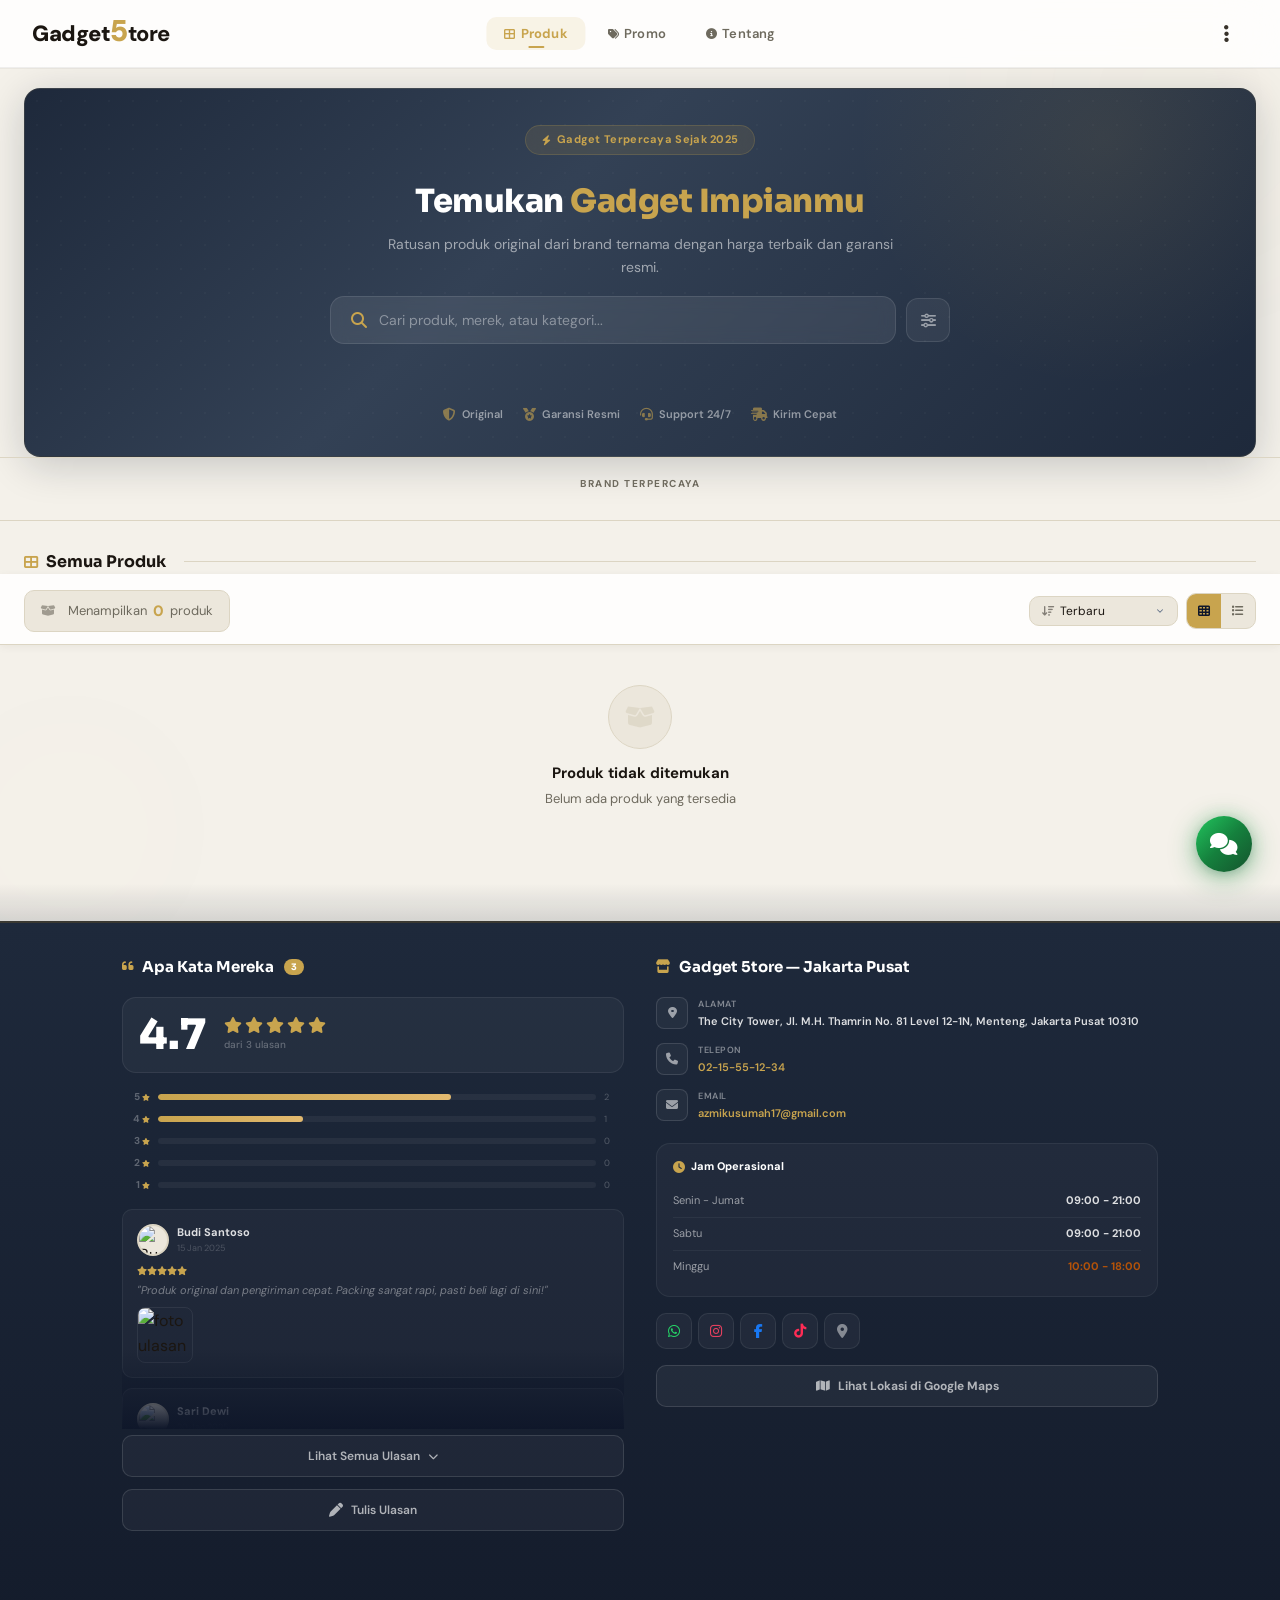
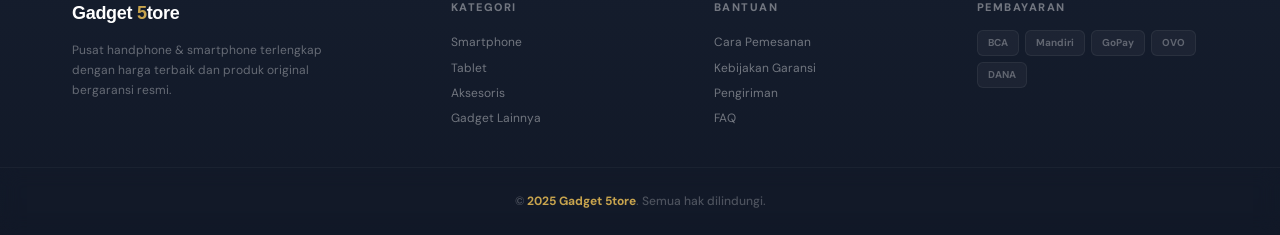
==== index.html @ 381e2d72 "Add files via upload" ====
<!DOCTYPE html>
<html lang="id">
<head>
  <meta charset="UTF-8">
  <meta name="viewport" content="width=device-width, initial-scale=1.0">
  <meta name="description" content="5ive Store - Pusat handphone & smartphone terlengkap. Harga terbaik, produk original, Jakarta Pusat.">
  <title>Gadget 5tore - Pusat Handphone & Smartphone</title>
  <link rel="icon" href="data:image/svg+xml,%3Csvg xmlns='http://www.w3.org/2000/svg' viewBox='0 0 100 100'%3E%3Ctext y='.9em' font-size='90' font-weight='900' fill='%23D9503F'%3E5%3C/text%3E%3C/svg%3E">
  <link href="https://fonts.googleapis.com/css2?family=DM+Sans:ital,opsz,wght@0,9..40,300;0,9..40,400;0,9..40,500;0,9..40,600;0,9..40,700;0,9..40,800;1,9..40,400&family=Sora:wght@300;400;500;600;700;800&display=swap" rel="stylesheet">
  <link href="https://cdnjs.cloudflare.com/ajax/libs/font-awesome/6.4.0/css/all.min.css" rel="stylesheet">
  <link rel="stylesheet" href="https://cdnjs.cloudflare.com/ajax/libs/cropperjs/1.6.2/cropper.min.css">
  <script src="https://cdn.jsdelivr.net/npm/@supabase/supabase-js@2"></script>
  <script src="https://cdnjs.cloudflare.com/ajax/libs/cropperjs/1.6.2/cropper.min.js"></script>
  <link rel="stylesheet" href="css/style.css?v=20260710b">
  <link rel="stylesheet" href="css/style-dark.css">
  <link rel="stylesheet" href="css/style-responsive.css?v=20260710b">
  <link rel="stylesheet" href="css/extracted-styles.css?v=20260710b">
  <link rel="stylesheet" href="css/presence.css">
  <link rel="stylesheet" href="css/live-chat.css">
  <link rel="stylesheet" href="css/g5-ai.css?v=20260710c">
</head>
<body>
<noscript>
  <div style="padding:40px;text-align:center;font-family:sans-serif;">
    <h2>JavaScript Diperlukan</h2>
    <p>Aktifkan JavaScript di browser untuk mengakses toko ini.</p>
  </div>
</noscript>
<div class="blob b1"></div><div class="blob b2"></div>
<div class="loading-overlay" id="loadingOverlay">
  <div class="skeleton-grid">
    <div class="skeleton-card"><div class="skeleton-img"></div><div class="skeleton-body"><div class="skeleton-line w40"></div><div class="skeleton-line w80"></div><div class="skeleton-line w50"></div></div></div>
    <div class="skeleton-card"><div class="skeleton-img"></div><div class="skeleton-body"><div class="skeleton-line w40"></div><div class="skeleton-line w80"></div><div class="skeleton-line w50"></div></div></div>
    <div class="skeleton-card"><div class="skeleton-img"></div><div class="skeleton-body"><div class="skeleton-line w40"></div><div class="skeleton-line w80"></div><div class="skeleton-line w50"></div></div></div>
    <div class="skeleton-card"><div class="skeleton-img"></div><div class="skeleton-body"><div class="skeleton-line w40"></div><div class="skeleton-line w80"></div><div class="skeleton-line w50"></div></div></div>
    <div class="skeleton-card"><div class="skeleton-img"></div><div class="skeleton-body"><div class="skeleton-line w40"></div><div class="skeleton-line w80"></div><div class="skeleton-line w50"></div></div></div>
    <div class="skeleton-card"><div class="skeleton-img"></div><div class="skeleton-body"><div class="skeleton-line w40"></div><div class="skeleton-line w80"></div><div class="skeleton-line w50"></div></div></div>
  </div>
  <div class="loading-text">Memuat produk...</div>
</div>

<nav class="pub-nav" id="pubNav">
  <div class="pub-logo" id="pubLogoBtn">
    <span>Gadget </span><span class="fv">5</span><span class="rest">tore</span>
  </div>
  <div class="pub-nav-center">
    <button class="pub-nav-link active" id="navProduk"><i class="fas fa-th-large nav-link-icon"></i>Produk</button>
    <button class="pub-nav-link" id="navPromo"><i class="fas fa-tags nav-link-icon"></i>Promo</button>
    <button class="pub-nav-link" id="navTentang"><i class="fas fa-info-circle nav-link-icon"></i>Tentang</button>
  </div>
  <div class="pub-right" id="pubRight">
    <button class="pub-nav-search" id="navSearchBtn" title="Cari produk"><i class="fas fa-search"></i></button>
    <button class="pub-nav-wa" id="navWaBtn"><i class="fab fa-whatsapp"></i> Hubungi</button>
    <button class="btn btn-ghost btn-sm" id="themeToggleBtn" title="Ganti Tema">
      <i class="fas fa-moon"></i>
    </button>
    <button class="btn btn-primary btn-sm" id="loginBtn"><i class="fas fa-lock"></i> Login</button>
  </div>
</nav>

<div class="view active" id="view-catalog">
  <div class="hero-main">
    <div class="hero-glow"></div>
    <div class="hero-inner">
      <div class="hero-badge"><i class="fas fa-bolt"></i> <span class="hero-badge-text">Gadget Terpercaya Sejak 2025</span></div>
      <h1 class="hero-headline">Temukan <span>Gadget Impianmu</span></h1>
      <p class="hero-subline">Ratusan produk original dari brand ternama dengan harga terbaik dan garansi resmi.</p>
      <div class="hero-search-wrap">
        <div class="hero-search">
          <i class="fas fa-search"></i>
          <input type="text" placeholder="Cari produk, merek, atau kategori..." id="catSearch">
        </div>
        <button class="hero-filter-btn" id="filterToggle" title="Filter">
          <i class="fas fa-sliders-h"></i>
        </button>
      </div>
      <div class="hero-filter" id="filterPanel" style="display:none">
        <div class="hfilter-row">
          <span class="hfilter-label">Kategori</span>
          <div class="hfilter-chips" id="catChips"></div>
        </div>
        <div class="hfilter-row">
          <span class="hfilter-label">Merek</span>
          <select class="hfilter-select" id="filterBrand">
            <option value="">Semua</option>
          </select>
        </div>
        <div class="hfilter-row">
          <span class="hfilter-label">Harga</span>
          <input class="hfilter-input" type="number" id="filterPriceMin" placeholder="Min">
          <span class="hfilter-dash">–</span>
          <input class="hfilter-input" type="number" id="filterPriceMax" placeholder="Max">
          <button class="hfilter-reset" id="filterResetBtn" title="Reset"><i class="fas fa-undo"></i></button>
        </div>
      </div>
      <div class="hero-ticker">
        <div class="hero-ticker-viewport">
          <div class="hero-ticker-track" id="heroTickerTrack"></div>
        </div>
      </div>
      <div class="hero-trust">
        <div class="ht-item"><i class="fas fa-shield-alt"></i> Original</div>
        <div class="ht-item"><i class="fas fa-medal"></i> Garansi Resmi</div>
        <div class="ht-item"><i class="fas fa-headset"></i> Support 24/7</div>
        <div class="ht-item"><i class="fas fa-shipping-fast"></i> Kirim Cepat</div>
      </div>
    </div>
  </div>
  <div class="brand-bar"><div class="brand-bar-label">Brand Terpercaya</div><div class="brand-bar-scroll"><div class="brand-bar-track" id="brandBarTrack"></div></div></div>

  <div class="promo-section" id="promoSection" style="display:none"></div>

  <div class="explore-section" id="exploreSection" style="display:none">
    <div class="explore-tabs" id="exploreTabs"></div>
    <div class="explore-content" id="exploreContent"></div>
  </div>
  <div class="cat-section-head"><h2><i class="fas fa-th-large"></i> Semua Produk</h2><div class="cat-section-line"></div></div>
  <div class="cat-bar">
    <div class="cat-count">
      <i class="fas fa-box-open cat-count-icon"></i>Menampilkan <strong id="catCount">0</strong> produk
    </div>
    <div class="cat-controls">
      <div class="cat-sort">
        <i class="fas fa-sort-amount-down cat-sort-icon"></i>
        <select id="catSort">
          <option value="newest">Terbaru</option>
          <option value="price-asc">Harga Terendah</option>
          <option value="price-desc">Harga Tertinggi</option>
          <option value="name-asc">Nama A-Z</option>
          <option value="name-desc">Nama Z-A</option>
          <option value="stock-desc">Stok Terbanyak</option>
        </select>
      </div>
      <div class="cat-view-toggle">
        <button class="view-toggle-btn active" id="viewGrid" title="Grid"><i class="fas fa-th"></i></button>
        <button class="view-toggle-btn" id="viewList" title="List"><i class="fas fa-list"></i></button>
      </div>
    </div>
  </div>
  <div class="products-grid" id="catGrid"></div>
  <div class="cat-pagination" id="catPagination"></div>

  <div class="cat-footer">

    <div class="ft-main-grid">
      <div class="ft-section ft-reviews-section">
        <h3><i class="fas fa-quote-left"></i> Apa Kata Mereka <span class="reviews-count-badge" id="revCountBadge">0</span></h3>
        <div class="ft-rating-summary">
          <div class="ft-rating-big" id="ftRatingBig">0</div>
          <div class="ft-rating-right">
            <div class="ft-stars-row" id="ftStarsRow"></div>
            <div class="ft-rating-from" id="ftRatingFrom">dari 0 ulasan</div>
          </div>
        </div>
        <div class="ft-bars-wrap" id="ftBarsWrap"></div>
        <div class="reviews-collapse-wrap" id="reviewsWrap"><div id="reviewList"></div></div>
        <button class="reviews-toggle" id="reviewsToggle"><span id="reviewsToggleText">Lihat Semua Ulasan</span><i class="fas fa-chevron-down"></i></button>
        <button class="form-toggle-btn" id="formToggleBtn"><i class="fas fa-pen"></i> Tulis Ulasan</button>
        <div class="review-form-wrap" id="reviewFormWrap">
          <div class="review-form" id="reviewForm">
            <h4><i class="fas fa-pen"></i> Tulis Ulasan Anda</h4>
            <div class="form-group"><label class="form-label">Nama</label><input class="form-input review-form-input" id="revName" placeholder="Nama kamu"></div>
            <div class="form-group"><label class="form-label">Rating</label><div class="star-pick" id="starPick"><i class="fas fa-star active" data-v="1"></i><i class="fas fa-star active" data-v="2"></i><i class="fas fa-star active" data-v="3"></i><i class="fas fa-star active" data-v="4"></i><i class="fas fa-star active" data-v="5"></i></div></div>
            <div class="form-group"><label class="form-label">Ulasan</label><textarea class="form-input review-form-input" id="revComment" placeholder="Bagaimana pengalaman belanja kamu?" rows="3"></textarea></div>
            <div class="form-group"><label class="form-label">Foto (opsional)</label>
              <div class="review-upload review-form-input" id="revUploadArea"><i class="fas fa-camera"></i><p>Tambah foto</p></div>
              <input type="file" id="revFileIn" accept="image/*" class="hidden-file-input">
              <div class="review-photos-preview" id="revPhotosPreview"></div>
            </div>
            <button class="btn btn-primary btn-sm" id="submitReviewBtn"><i class="fas fa-paper-plane"></i> Kirim Ulasan</button>
          </div>
        </div>
      </div>
      <div class="ft-section ft-info-section" id="ftInfoSection"></div>
    </div>

    <div class="footer-grid">
      <div class="footer-col">
        <div class="footer-brand">
          <span class="footer-brand-text">Gadget <span class="footer-brand-accent">5</span>tore</span>
        </div>
        <p class="footer-tagline">Pusat handphone & smartphone terlengkap dengan harga terbaik dan produk original bergaransi resmi.</p>
      </div>
      <div class="footer-col">
        <h4 class="footer-col-title">Kategori</h4>
        <a class="footer-link" href="#">Smartphone</a>
        <a class="footer-link" href="#">Tablet</a>
        <a class="footer-link" href="#">Aksesoris</a>
        <a class="footer-link" href="#">Gadget Lainnya</a>
      </div>
      <div class="footer-col">
        <h4 class="footer-col-title">Bantuan</h4>
        <a class="footer-link" href="#">Cara Pemesanan</a>
        <a class="footer-link" href="#">Kebijakan Garansi</a>
        <a class="footer-link" href="#">Pengiriman</a>
        <a class="footer-link" href="#">FAQ</a>
      </div>
      <div class="footer-col">
        <h4 class="footer-col-title">Pembayaran</h4>
        <div class="footer-payments">
          <span class="payment-chip">BCA</span>
          <span class="payment-chip">Mandiri</span>
          <span class="payment-chip">GoPay</span>
          <span class="payment-chip">OVO</span>
          <span class="payment-chip">DANA</span>
        </div>
      </div>
    </div>
    <div class="footer-bottom">&copy; <span class="footer-year">2025</span> <span class="footer-store-name">Gadget 5tore</span>. Semua hak dilindungi.</div>
  </div>
</div>

<div class="qv-overlay" id="qvOverlay"><div class="qv-card" id="qvCard"></div></div>

<div class="detail-overlay" id="detailOverlay">
  <div class="detail-wrap"><div class="detail-box" id="detailBox"></div><button class="detail-close" id="detailCloseBtn" aria-label="Tutup detail"><i class="fas fa-times"></i></button></div>
</div>
<div class="admin-detail-overlay" id="adminDetailOverlay">
  <div class="detail-wrap"><div class="admin-detail-box" id="adminDetailBox"></div><button class="detail-close" id="adminDetailCloseBtn" aria-label="Tutup detail"><i class="fas fa-times"></i></button></div>
</div>

<div class="modal-bg" id="loginModal">
  <div class="login-card">
    <button class="detail-close login-close-btn" id="loginCloseBtn" title="Batal" aria-label="Tutup login"><i class="fas fa-times"></i></button>
    <div class="login-head">
      <img class="login-logo-img" src="" alt="Gadget 5tore" id="loginLogoImg">
      <h2>Login Admin</h2>
      <p>Masuk untuk mengelola toko</p>
    </div>
    <div class="login-body">
      <div class="form-group"><label class="form-label">Username</label><i class="fas fa-user input-icon"></i><input class="form-input" id="loginUser" placeholder="Masukkan username" autocomplete="off"></div>
      <div class="form-group"><label class="form-label">Password</label><i class="fas fa-lock input-icon"></i><input class="form-input" id="loginPass" type="password" placeholder="Masukkan password"></div>
      <div class="login-err" id="loginErr">Username atau password salah</div>
      <button class="btn btn-primary" id="doLoginBtn"><i class="fas fa-sign-in-alt login-btn-icon"></i> Masuk</button>
      <div class="login-visitor-wrap">
        <div class="login-or-divider"><span>atau</span></div>
        <button class="login-visitor-btn" id="loginVisitorBtn"><i class="fas fa-eye"></i> Masuk sebagai Pengunjung</button>
      </div>
    </div>
  </div>
</div>

<!-- Hidden Access Modal (klik logo 3x) -->
<div class="modal-bg access-modal-bg" id="accessModal">
  <div class="access-card">
    <button class="access-close-btn" id="accessCloseBtn" title="Tutup"><i class="fas fa-times"></i></button>
    <div class="access-head">
      <div class="access-head-icon"><i class="fas fa-lock"></i></div>
      <h2>Akses Dashboard</h2>
      <p>Pilih peran untuk masuk ke dashboard</p>
    </div>
    <div class="access-body">
      <div class="access-grid">
        <button class="role-card role-card--admin" id="roleAdminBtn" onclick="doAccessLogin('admin')">
          <div class="role-card-icon"><i class="fas fa-crown"></i></div>
          <div class="role-card-body">
            <div class="role-card-title">Admin</div>
            <div class="role-card-desc">Akses penuh — kelola produk, user, cabang</div>
          </div>
          <div class="role-card-arrow"><i class="fas fa-chevron-right"></i></div>
          <div class="role-card-shine"></div>
        </button>
        <button class="role-card role-card--editor" id="roleEditorBtn" onclick="doAccessLogin('editor')">
          <div class="role-card-icon"><i class="fas fa-pen-fancy"></i></div>
          <div class="role-card-body">
            <div class="role-card-title">Editor</div>
            <div class="role-card-desc">Kelola produk & cabang, tanpa hapus</div>
          </div>
          <div class="role-card-arrow"><i class="fas fa-chevron-right"></i></div>
          <div class="role-card-shine"></div>
        </button>
      </div>
      <button class="login-visitor-btn" onclick="doAccessLogin('viewer')"><i class="fas fa-eye"></i> Masuk sebagai Pengunjung</button>
    </div>
  </div>
</div>

<div class="view" id="view-dashboard">
  <div class="dash-wrap">
    <div class="sidebar-overlay" id="sidebarOverlay"></div>
    <aside class="sidebar" id="sidebar">
      <div class="side-logo">
        <img class="side-logo-img" src="" alt="Gadget 5tore" id="sideLogoImg">
      </div>
      <nav class="side-nav" id="sideNav"></nav>
      <div class="side-foot" id="sideFoot"></div>
    </aside>
    <div class="dash-main" id="dashMain">
      <div class="dash-top">
        <div class="dash-top-left">
          <button class="mobile-burger" id="mobileBurgerBtn" aria-label="Buka menu"><i class="fas fa-bars"></i></button>
          <h1 id="dashTitle">Dashboard</h1>
        </div>
        <div class="presence-indicator" id="presenceIndicator" style="display:none"></div>
        <div class="dash-top-right" id="dashTopRight"></div>
      </div>
      <div id="dashContent"></div>
    </div>
    <nav class="mob-bottom-nav" id="mobBottomNav"><div class="mob-bottom-nav-inner"></div></nav>
  </div>
</div>

<div class="zoom-overlay" id="zoomOverlay">
  <button class="zoom-close" id="zoomCloseBtn" aria-label="Tutup zoom"><i class="fas fa-times"></i></button>
  <img id="zoomImg" src="" alt="" draggable="false">
  <div class="zoom-hint">Scroll untuk geser &bull; Scroll mouse untuk zoom &bull; Pinch untuk zoom di HP<br>Klik luar gambar untuk tutup</div>
</div>

<div class="modal-bg" id="confirmModal">
  <div class="confirm-card">
    <div class="confirm-icon" id="confirmIcon"><i class="fas fa-exclamation-triangle"></i></div>
    <div class="confirm-title" id="confirmTitle">Konfirmasi</div>
    <div class="confirm-msg" id="confirmMsg">Apakah Anda yakin?</div>
    <div class="confirm-actions">
      <button class="btn btn-ghost" id="confirmCancel">Batal</button>
      <button class="btn btn-danger" id="confirmOk">Ya, Lanjutkan</button>
    </div>
  </div>
</div>
<button class="back-to-top" id="backToTop" title="Kembali ke atas"><i class="fas fa-arrow-up"></i></button>
<div class="toast-box" id="toastBox"></div>

<input type="file" id="permFileIn" accept="image/*" multiple class="hidden-file-input">
<input type="file" id="promoFileIn" accept="image/*" class="hidden-file-input">

<div class="modal-bg" id="cropModal" style="z-index:1000">
  <div class="crop-modal-card">
    <div class="crop-modal-head">
      <h3 class="crop-modal-title"><i class="fas fa-crop-alt crop-modal-icon"></i>Potong Gambar</h3>
      <button class="btn btn-ghost btn-sm" id="cropCloseBtn"><i class="fas fa-times"></i></button>
    </div>
    <div class="crop-modal-body">
      <img id="cropImg" src="" class="crop-modal-img">
    </div>
    <div class="crop-modal-foot">
      <div class="crop-ratio-group">
        <button class="btn btn-ghost btn-sm" data-ratio="free" title="Bebas"><i class="fas fa-expand"></i> Bebas</button>
        <button class="btn btn-ghost btn-sm" data-ratio="1.7777" title="16:9">16:9</button>
        <button class="btn btn-ghost btn-sm" data-ratio="3" title="3:1 Banner">3:1</button>
        <button class="btn btn-ghost btn-sm" data-ratio="2" title="2:1">2:1</button>
      </div>
      <div class="crop-action-group">
        <button class="btn btn-ghost" id="cropCancelBtn">Batal</button>
        <button class="btn btn-primary" id="cropApplyBtn"><i class="fas fa-crop-alt"></i> Potong & Gunakan</button>
      </div>
    </div>
  </div>
</div>


<script>
// Scroll reveal — uses MutationObserver to catch dynamic content
const revealObs = new IntersectionObserver(
  (entries) => {
    entries.forEach((e, i) => {
      if (e.isIntersecting) {
        setTimeout(() => e.target.classList.add('visible'), Math.min(i, 12) * 50);
        revealObs.unobserve(e.target);
      }
    });
  },
  { threshold: 0.05, rootMargin: '0px 0px -20px 0px' }
);
function observeReveals() {
  document
    .querySelectorAll('.pcard:not(.visible),.fcard:not(.visible),.promo-card:not(.visible),.ft-section:not(.visible)')
    .forEach((el) => revealObs.observe(el));
}
observeReveals();
new MutationObserver(() => observeReveals()).observe(document.body, { childList: true, subtree: true });

// Back to top button
const btt = document.getElementById('backToTop');
window.addEventListener('scroll', () => {
  if (btt) btt.classList.toggle('show', window.scrollY > 400);
});
</script>

<script src="js/state.js"></script>
<script src="js/app-data.js"></script>
<script src="js/app.js?v=20260620b"></script>
<script src="js/event-handlers.js?v=20260620b"></script>
<script src="js/hidden-access.js?v=20260620b"></script>
<script src="js/presence.js"></script>
<script src="js/live-chat.js"></script>
<script src="https://cdn.jsdelivr.net/npm/marked/marked.min.js"></script>
<script src="js/g5-ai.js"></script>
</body>
</html>
---- css/style.css ----
@property --angle{syntax:'<angle>';initial-value:0deg;inherits:false}
:root{ --bg:#F4F1EA; --bg2:#FFFFFF; --bg3:#ECE7DC; --border:#DCD5C3; --border2:#C9C0A8; --fg:#1B1611; --fg2:#38322A; --muted:#6E6A5E; --accent:#C8A44E; --accent-dark:#8E6D1E; --accent-dim:rgba(var(--accent-rgb),0.12); --accent-soft:#F8F1DF; --danger:#B91C1C; --warning:#B45309; --info:#1D4ED8; --wa:#15803D; --success:#15803D; --success-rgb:21,128,61; --gold:var(--accent); --navy:#1B1611; --sh-sm:0 2px 8px rgba(60,40,10,0.06); --sh-md:0 4px 18px rgba(60,40,10,0.08); --sh-lg:0 10px 32px rgba(60,40,10,0.10); --sh-xl:0 16px 48px rgba(60,40,10,0.14); --radius:16px; --radius-sm:10px; --ease:cubic-bezier(.25,.8,.25,1); --glass:rgba(255,255,255,0.85); --glass2:rgba(255,255,255,0.92); --danger-rgb:185,28,28; --warning-rgb:180,83,9; --info-rgb:29,78,216; --accent-rgb:200,164,78; --gold-rgb:var(--accent-rgb); --max-w:1240px }
*{margin:0;padding:0;box-sizing:border-box}
::selection{background:var(--accent);color:#fff}
body{font-family:'DM Sans',sans-serif;background:var(--bg);color:var(--fg);min-height:100vh;overflow-x:hidden;-webkit-tap-highlight-color:transparent;line-height:1.6;-webkit-font-smoothing:antialiased;-moz-osx-font-smoothing:grayscale}
::-webkit-scrollbar{width:5px;height:5px}
::-webkit-scrollbar-track{background:transparent}
::-webkit-scrollbar-thumb{background:var(--border);border-radius:3px}
.bg-fx{position:fixed;inset:0;z-index:0;pointer-events:none;overflow:hidden}
.orb{position:absolute;border-radius:50%;filter:blur(120px);opacity:0;transition:opacity .5s}
.o1{width:500px;height:500px;background:radial-gradient(circle,rgba(var(--accent-rgb),.12),transparent 70%);top:-150px;right:-100px;animation:orbF 14s ease-in-out infinite}
.o2{width:400px;height:400px;background:radial-gradient(circle,rgba(124,58,237,.12),transparent 70%);bottom:10%;left:-100px;animation:orbF 18s ease-in-out infinite reverse}
.o3{width:300px;height:300px;background:radial-gradient(circle,rgba(var(--accent-rgb),.06),transparent 70%);top:50%;left:40%;animation:orbF 20s ease-in-out infinite 3s}
@keyframes orbF{0%,100%{transform:translate(0,0) scale(1)}33%{transform:translate(30px,-40px) scale(1.1)}66%{transform:translate(-20px,30px) scale(.95)}}
#ptcCanvas{position:absolute;inset:0;width:100%;height:100%;opacity:0;transition:opacity .5s}
.loading-overlay{position:fixed;inset:0;background:var(--bg);z-index:9999;display:flex;align-items:center;justify-content:center;flex-direction:column;gap:32px;padding:24px;transition:opacity .5s,visibility .5s}
.loading-overlay.hide{opacity:0;visibility:hidden;pointer-events:none}
.loading-logo{width:64px;height:64px;background:linear-gradient(135deg,var(--accent),#7c3aed);border-radius:16px;display:flex;align-items:center;justify-content:center;font-family:'Sora',sans-serif;font-size:28px;font-weight:700;color:#fff;animation:logoPulse 2s ease-in-out infinite;box-shadow:0 0 40px var(--accent-dim)}
@keyframes logoPulse{0%,100%{transform:scale(1);box-shadow:0 0 40px var(--accent-dim)}50%{transform:scale(1.05);box-shadow:0 0 60px var(--accent-dim)}}
.skeleton-grid{display:grid;grid-template-columns:repeat(3,1fr);gap:16px;width:100%;max-width:900px}
.sk-card{background:var(--bg2);border:1px solid var(--border);border-radius:var(--radius);overflow:hidden}
.sk-img{aspect-ratio:4/5;background:linear-gradient(90deg,var(--bg3) 25%,var(--bg2) 50%,var(--bg3) 75%);background-size:200% 100%;animation:shim 1.8s infinite}
.sk-body{padding:12px;display:flex;flex-direction:column;gap:8px}
.sk-line{height:8px;border-radius:4px;background:linear-gradient(90deg,var(--bg3) 25%,var(--bg2) 50%,var(--bg3) 75%);background-size:200% 100%;animation:shim 1.8s infinite}
.sk-line.w60{width:60%}
.sk-line.w80{width:80%}
.sk-line.w40{width:40%}
@keyframes shim{0%{background-position:200% 0}100%{background-position:-200% 0}}
.sk-card{animation:skPulse 2.5s ease-in-out infinite}
@keyframes skPulse{0%,100%{transform:scale(1)}50%{transform:scale(1.01)}}
.loading-text{font-size:12px;color:var(--muted);font-weight:600;letter-spacing:1px;text-transform:uppercase}
.pub-nav{position:sticky;top:0;z-index:100;background:var(--glass);backdrop-filter:blur(28px) saturate(1.4);-webkit-backdrop-filter:blur(28px) saturate(1.4);border-bottom:1px solid rgba(0,0,0,.06);padding:0 32px;display:flex;align-items:center;justify-content:space-between;height:68px;box-shadow:0 1px 0 rgba(0,0,0,.04);transition:all .3s}
.pub-logo{display:flex;align-items:baseline;gap:0;cursor:pointer;font-weight:900;letter-spacing:-.5px;font-size:22px;transition:transform .2s;flex-shrink:0}
.pub-logo:hover{transform:scale(1.02)}
.pub-logo .fv{color:var(--accent);font-size:30px;font-weight:900;line-height:1}
.pub-logo .rest{color:var(--fg);font-weight:800}
.pub-slogan{font-size:9px;font-weight:600;color:var(--muted);letter-spacing:1.5px;text-transform:uppercase;margin-left:2px}
.pub-right{display:flex;align-items:center;gap:8px}
.pub-nav-center{display:flex;align-items:center;gap:4px;position:absolute;left:50%;transform:translateX(-50%)}
.pub-nav-link{padding:8px 18px;border-radius:10px;border:none;background:none;color:var(--muted);font-family:inherit;font-size:13px;font-weight:600;cursor:pointer;transition:all .25s var(--ease);white-space:nowrap;letter-spacing:.2px;position:relative}
.pub-nav-link:hover{color:var(--fg);background:var(--accent-dim)}
.pub-nav-link.active{color:var(--accent);background:var(--accent-dim);font-weight:700}
.pub-nav-link.active::after{content:'';position:absolute;bottom:2px;left:50%;transform:translateX(-50%);width:16px;height:2.5px;background:var(--accent);border-radius:2px}
.pub-nav-search{width:36px;height:36px;border-radius:10px;border:1.5px solid var(--border);background:var(--bg2);color:var(--muted);font-size:14px;cursor:pointer;display:flex;align-items:center;justify-content:center;transition:all .25s var(--ease)}
.pub-nav-search:hover{border-color:var(--accent);color:var(--accent);background:var(--accent-dim)}
.pub-nav-wa{padding:8px 16px;border-radius:10px;border:none;background:var(--wa);color:#fff;font-family:inherit;font-size:12px;font-weight:700;cursor:pointer;display:inline-flex;align-items:center;gap:6px;transition:all .25s var(--ease);white-space:nowrap}
.pub-nav-wa:hover{background:#15803d;transform:translateY(-1px);box-shadow:0 4px 12px rgba(22,163,74,.3)}
.btn{padding:10px 20px;border-radius:10px;border:none;cursor:pointer;font-family:inherit;font-size:13px;font-weight:600;transition:all .3s var(--ease);display:inline-flex;align-items:center;justify-content:center;gap:7px;min-height:40px;letter-spacing:.2px}
.btn-primary{background:var(--accent);color:#1B1611;box-shadow:0 2px 12px rgba(var(--accent-rgb),.25)}
.btn-primary:hover{background:var(--accent-dark);color:#FFF;transform:translateY(-2px);box-shadow:0 8px 24px rgba(var(--accent-rgb),.35)}
.btn-primary:active{transform:translateY(0);box-shadow:0 1px 4px var(--accent-dim)}
.btn-ghost{background:var(--glass2);border:1.5px solid var(--border2);color:var(--fg2)}
.btn-ghost:hover{border-color:var(--accent);color:var(--accent);background:var(--accent-dim);transform:translateY(-1px)}
.btn-danger{background:transparent;color:var(--danger);border:1.5px solid rgba(var(--danger-rgb),.25)}
.btn-danger:hover{background:rgba(var(--danger-rgb),.08);border-color:var(--danger);transform:translateY(-1px)}
.btn-info{background:transparent;color:var(--info);border:1.5px solid rgba(var(--info-rgb),.25)}
.btn-info:hover{background:rgba(var(--info-rgb),.08);border-color:var(--info);transform:translateY(-1px)}
.btn-wa{background:var(--wa);color:#fff;font-size:14px;padding:14px 24px;border-radius:14px;text-decoration:none;font-weight:700;box-shadow:0 4px 20px rgba(37,211,102,.35);border:none;cursor:pointer;font-family:inherit}
.btn-wa:hover{background:#20c05c;transform:translateY(-3px) scale(1.02);box-shadow:0 12px 32px rgba(37,211,102,.45)}
.btn-wa.disabled{background:#333;color:#666;cursor:not-allowed;box-shadow:none;pointer-events:none;opacity:.65;transform:none!important}
.btn-sm{padding:7px 14px;font-size:11px;border-radius:8px;min-height:32px}
.view{display:none;position:relative;z-index:1}
.view.active{display:block;animation:pageIn .45s cubic-bezier(.22,.61,.36,1)}
@keyframes pageIn{from{opacity:0;transform:translateY(20px) scale(.98)}to{opacity:1;transform:translateY(0) scale(1)}}
.search-row{padding:16px 24px;border-bottom:1px solid var(--border);background:var(--glass);backdrop-filter:blur(10px)}
.search-bar{display:flex;align-items:center;background:var(--bg2);border:1.5px solid var(--border);border-radius:14px;padding:0 20px;gap:12px;transition:all .3s;max-width:620px;box-shadow:var(--sh-sm)}
.search-bar:focus-within{border-color:var(--accent);box-shadow:0 0 0 4px var(--accent-dim),var(--sh-md)}
.search-bar i{color:var(--accent);font-size:16px;flex-shrink:0}
.search-bar input{background:none;border:none;outline:none;width:100%;padding:14px 0;font-size:15px;font-family:inherit;color:var(--fg);font-weight:500}
.search-bar input::placeholder{color:var(--muted);font-weight:400}
.btn-filter-toggle{display:inline-flex;align-items:center;gap:8px;padding:12px 20px;background:var(--bg2);border:2px solid var(--border);border-radius:50px;font-family:inherit;font-size:13px;font-weight:600;color:var(--fg);cursor:pointer;transition:all .25s;white-space:nowrap;min-height:48px}
.btn-filter-toggle:hover{border-color:var(--accent);color:var(--accent);background:var(--accent-soft);transform:translateY(-1px)}
.btn-filter-toggle.active{background:var(--accent);border-color:var(--accent);color:#fff}
.filter-panel{max-height:0;overflow:hidden;transition:max-height .5s cubic-bezier(.4,0,.2,1);background:var(--glass);backdrop-filter:blur(16px);border-bottom:1px solid var(--border);box-shadow:var(--sh-md)}
.filter-panel.open{max-height:600px}
.filter-panel-inner{padding:0 24px 20px}
.filter-panel-head{display:flex;align-items:center;justify-content:space-between;padding:16px 0 12px;border-bottom:1px solid var(--border);margin-bottom:16px}
.filter-panel-head h3{font-family:'Sora',sans-serif;font-size:15px;font-weight:700;color:var(--fg);display:flex;align-items:center;gap:8px}
.filter-panel-head h3 i{color:var(--accent)}
.btn-close-panel{background:none;border:none;width:36px;height:36px;border-radius:10px;display:flex;align-items:center;justify-content:center;color:var(--muted);font-size:16px;cursor:pointer;transition:all .2s}
.btn-close-panel:hover{background:var(--accent-dim);color:var(--accent)}
.filter-panel-body{display:flex;flex-direction:column;gap:16px}
.filter-section-row{display:flex;flex-direction:column;gap:8px}
.filter-label{font-size:11px;font-weight:700;color:var(--muted);text-transform:uppercase;letter-spacing:.5px}
.filter-row{display:flex;align-items:center;gap:8px;flex-wrap:wrap}
.cat-chip{padding:9px 22px;border-radius:50px;border:1.5px solid var(--border);background:var(--bg2);color:var(--muted);font-family:inherit;font-size:13px;font-weight:600;cursor:pointer;transition:all .25s;user-select:none;white-space:nowrap;min-height:40px;display:inline-flex;align-items:center;justify-content:center;letter-spacing:.2px}
.cat-chip:hover{border-color:var(--accent);color:var(--accent);background:var(--accent-soft);transform:translateY(-1px)}
.cat-chip.active{background:var(--accent);border-color:var(--accent);color:#fff;box-shadow:0 4px 14px var(--accent-dim);transform:translateY(-1px)}
.filter-select,.filter-input{padding:9px 14px;background:var(--bg2);border:1.5px solid var(--border);border-radius:10px;color:var(--fg);font-family:inherit;font-size:13px;outline:none;transition:all .3s var(--ease);min-height:40px;box-shadow:0 1px 3px rgba(0,0,0,.03)}
.filter-select:focus,.filter-input:focus{border-color:var(--accent);box-shadow:0 0 0 3px var(--accent-dim)}
.filter-input{width:110px;flex-shrink:0}
.filter-input::placeholder{color:var(--muted)}
.price-range-inputs{display:flex;align-items:center;gap:8px}
.price-range-inputs span{color:var(--muted)}
.promo-section{padding:18px 24px 0;display:flex;flex-direction:column;gap:10px}
.promo-section .promo-card{border-radius:var(--radius);overflow:hidden;position:relative;min-height:110px;transition:transform .3s var(--ease),box-shadow .3s var(--ease)}
.promo-section .promo-card:hover{transform:translateY(-3px);box-shadow:0 8px 30px rgba(0,0,0,.12)}
.promo-card-img{background-size:cover;background-position:center;min-height:110px;display:flex;align-items:flex-end;position:relative}
.promo-card:not(.has-img) .promo-card-img{padding:0}
.promo-card:not(.has-img) .promo-card-img.promo-grad-0{background:linear-gradient(135deg,#0f2027,#203a43,#2c5364)}
.promo-card:not(.has-img) .promo-card-img.promo-grad-1{background:linear-gradient(135deg,#1a1a2e,#16213e,#0f3460)}
.promo-card:not(.has-img) .promo-card-img.promo-grad-2{background:linear-gradient(135deg,#2d1b3d,#1a3c40,#1e4d2b)}
.promo-card:not(.has-img) .promo-card-img.promo-grad-3{background:linear-gradient(135deg,#3d1f1f,#4a2c2a,#1e2328)}
.promo-card:not(.has-img) .promo-card-body::before{content:'';position:absolute;top:-20px;right:-20px;width:140px;height:140px;border-radius:50%;background:rgba(255,255,255,.06);pointer-events:none}
.promo-card:not(.has-img) .promo-card-body::after{content:'';position:absolute;bottom:-30px;left:20%;width:100px;height:100px;border-radius:50%;background:rgba(255,255,255,.04);pointer-events:none}
.promo-card.has-img .promo-card-body{background:linear-gradient(transparent 20%,rgba(0,0,0,.7))}
.promo-card:not(.has-img) .promo-card-body{background:transparent;padding:28px 24px}
.promo-card-body{width:100%;padding:20px 24px;color:#fff;position:relative;z-index:1}
.promo-card-body .promo-icon{font-size:28px;margin-bottom:8px;display:block;opacity:.85}
.promo-card-body h3{font-family:'Sora',sans-serif;font-size:18px;font-weight:800;margin-bottom:6px;letter-spacing:-.3px}
.promo-card-body p{font-size:13px;opacity:.85;line-height:1.5;max-width:400px}
.cat-featured-grid{display:grid;grid-template-columns:1fr 1fr;gap:16px;padding:20px 24px 0}
.cat-featured-col{min-width:0}
.section-head{display:flex;align-items:center;justify-content:space-between;margin-bottom:12px}
.section-cards{display:flex;flex-wrap:nowrap;overflow-x:auto;overflow-y:hidden;gap:10px;scrollbar-width:none}
.section-cards::-webkit-scrollbar{display:none}
.section-cards .fcard{flex-shrink:0;opacity:1;transform:none}
.section-cards .fcard::before{display:none}
.section-cards .fcard::after{display:none}
.section-cards .fcard:hover{transform:none;box-shadow:var(--sh-md)}
.section-cards .fcard:hover .fcard-img{transform:none}
.see-all-btn{display:inline-flex;align-items:center;gap:4px;padding:6px 14px;border-radius:20px;border:1.5px solid var(--border2);background:transparent;color:var(--fg2);font-family:inherit;font-size:11px;font-weight:700;cursor:pointer;transition:all .2s var(--ease);white-space:nowrap}
.see-all-btn:hover{border-color:var(--fg);background:var(--bg3)}
.see-all-btn i{font-size:10px}
.explore-section{padding:20px 24px 0}
.explore-tabs{display:flex;gap:6px;margin-bottom:16px;overflow-x:auto;scrollbar-width:none;padding-bottom:2px}
.explore-tabs::-webkit-scrollbar{display:none}
.explore-tab{display:inline-flex;align-items:center;gap:7px;padding:9px 18px;border-radius:24px;border:1.5px solid var(--border);background:var(--bg2);color:var(--muted);font-family:inherit;font-size:12px;font-weight:700;cursor:pointer;transition:all .3s var(--ease);white-space:nowrap;flex-shrink:0;position:relative;overflow:hidden}
.explore-tab::before{content:'';position:absolute;inset:0;background:var(--accent);opacity:0;transition:opacity .3s var(--ease);border-radius:inherit}
.explore-tab:hover{border-color:var(--accent);color:var(--accent)}
.explore-tab:hover::before{opacity:.06}
.explore-tab.active{color:#fff;border-color:var(--accent);background:var(--accent);box-shadow:0 4px 16px rgba(var(--accent-rgb),.3)}
.explore-tab.active::before{opacity:0}
.explore-tab-icon{font-size:13px;flex-shrink:0;position:relative;z-index:1}
.explore-tab-label{position:relative;z-index:1}
.explore-tab-count{font-size:9px;font-weight:800;padding:2px 7px;border-radius:20px;background:rgba(var(--accent-rgb),.12);color:var(--accent);position:relative;z-index:1;transition:all .3s var(--ease)}
.explore-tab.active .explore-tab-count{background:rgba(255,255,255,.25);color:#fff}
.explore-content{position:relative;min-height:0}
.explore-fade{animation:exploreFade .35s var(--ease) both}
@keyframes exploreFade{from{opacity:0;transform:translateY(8px)}to{opacity:1;transform:translateY(0)}}
.explore-head{display:flex;align-items:center;justify-content:space-between;margin-bottom:12px}
.explore-head-left{display:flex;align-items:center;gap:10px;font-family:'Sora',sans-serif;font-size:15px;font-weight:700;color:var(--fg)}
.explore-head-left i{color:var(--accent)}
.featured-section{padding:28px 24px 0}
.featured-head{display:flex;align-items:center;gap:10px;margin-bottom:16px;font-family:'Sora',sans-serif;font-size:15px;font-weight:700;color:var(--fg)}
.featured-head i{color:var(--accent)}
.featured-scroll{display:flex;gap:14px;overflow-x:auto;padding-bottom:12px}
.featured-scroll::-webkit-scrollbar{height:3px}
.featured-scroll::-webkit-scrollbar-thumb{background:var(--border);border-radius:2px}
.fcard{min-width:200px;max-width:200px;background:var(--bg2);border:1px solid var(--border);border-radius:var(--radius);overflow:hidden;cursor:pointer;transition:all .4s var(--ease);flex-shrink:0;position:relative;box-shadow:var(--sh-sm)}
.fcard::before{content:'';position:absolute;inset:-2px;border-radius:calc(var(--radius) + 2px);background:conic-gradient(from var(--angle),transparent 30%,var(--accent),transparent 50%,var(--navy),transparent 70%);z-index:-1;animation:rotBorder 4s linear infinite;opacity:0;transition:opacity .4s}
.fcard:hover::before{opacity:1}
.fcard:hover{box-shadow:0 16px 40px rgba(var(--accent-rgb),.15)}
@keyframes rotBorder{to{--angle:360deg}}
.fcard-img-wrap{position:relative;overflow:hidden}
.fcard-img{width:100%;aspect-ratio:4/5;object-fit:cover;background:var(--bg3);display:block;transition:transform .6s var(--ease)}
.fcard:hover .fcard-img{transform:scale(1.05)}
.fcard-body{padding:12px 14px}
.fcard-brand{font-size:9px;font-weight:700;text-transform:uppercase;letter-spacing:1px;color:var(--accent);margin-bottom:3px;display:flex;align-items:center;gap:4px;min-height:16px}
.fcard-brand img,.fcard-brand i{flex-shrink:0}
.fcard-title{font-size:12px;font-weight:700;margin-bottom:6px;line-height:1.3;white-space:nowrap;overflow:hidden;text-overflow:ellipsis;color:var(--fg)}
.fcard-price{font-family:'Sora',sans-serif;font-size:14px;font-weight:800;color:#1e3a5f}
.newest-section{padding:4px 24px 20px}
.newest-section .featured-head i{color:var(--info)}
.cat-section-head{padding:28px 24px 0;display:flex;align-items:center;gap:10px}
.cat-section-head h2{font-family:'Sora',sans-serif;font-size:16px;font-weight:700;color:var(--fg);display:flex;align-items:center;gap:8px;margin:0}
.cat-section-head h2 i{color:var(--accent);font-size:14px}
.cat-section-head .cat-section-line{flex:1;height:1px;background:var(--border);margin-left:8px}
.cat-bar{display:flex;justify-content:space-between;align-items:center;padding:16px 24px 12px;gap:12px;position:sticky;top:68px;z-index:50;background:var(--glass);backdrop-filter:blur(20px) saturate(1.4);-webkit-backdrop-filter:blur(20px) saturate(1.4);border-bottom:1px solid var(--border);box-shadow:var(--sh-sm);transition:box-shadow .3s}
.cat-count{font-size:13px;color:var(--muted);display:flex;align-items:center;background:var(--bg3);padding:8px 16px;border-radius:10px;border:1px solid var(--border);gap:6px;white-space:nowrap}
.cat-count strong{color:var(--accent);font-weight:800;font-size:15px}
.cat-controls{display:flex;align-items:center;gap:8px}
.cat-sort{display:flex;align-items:center;gap:6px;background:var(--bg3);padding:6px 10px 6px 12px;border-radius:10px;border:1px solid var(--border)}
.cat-sort select{appearance:none;background:transparent;border:none;font-size:12px;color:var(--fg);font-family:inherit;cursor:pointer;outline:none;padding-right:16px;background-image:url("data:image/svg+xml,%3Csvg xmlns='http://www.w3.org/2000/svg' width='10' height='10' viewBox='0 0 24 24' fill='none' stroke='%2364748B' stroke-width='2.5' stroke-linecap='round' stroke-linejoin='round'%3E%3Cpolyline points='6 9 12 15 18 9'/%3E%3C/svg%3E");background-repeat:no-repeat;background-position:right 2px center}
.cat-sort select option{background:var(--bg2);color:var(--fg)}
.cat-view-toggle{display:flex;background:var(--bg3);border-radius:10px;border:1px solid var(--border);overflow:hidden}
.view-toggle-btn{width:34px;height:34px;display:flex;align-items:center;justify-content:center;border:none;background:transparent;color:var(--muted);cursor:pointer;font-size:12px;transition:all .2s}
.view-toggle-btn:hover{color:var(--fg)}
.view-toggle-btn.active{background:var(--accent);color:#0F172A}
.products-grid.list-view{grid-template-columns:1fr;gap:8px}
.products-grid.list-view .pcard{display:grid;grid-template-columns:88px 1fr auto;align-items:center;border-radius:var(--radius);padding:0}
.products-grid.list-view .pcard:hover{transform:translateY(-2px);box-shadow:0 8px 24px rgba(var(--accent-rgb),.12),0 0 0 1px var(--accent)}
.products-grid.list-view .pcard-img{aspect-ratio:1/1;height:88px;width:88px}
.products-grid.list-view .pcard-img-wrap{border-radius:var(--radius) 0 0 var(--radius);height:88px}
.products-grid.list-view .pcard-qv{width:26px;height:26px;font-size:8px}
.products-grid.list-view .pcard-body{padding:10px 14px;display:flex;flex-direction:column;justify-content:center;gap:3px;min-width:0}
.products-grid.list-view .pcard-brand{margin-bottom:0}
.products-grid.list-view .pcard-title{font-size:13px;-webkit-line-clamp:1;margin-bottom:0}
.products-grid.list-view .pcard-price-area{margin-top:0}
.products-grid.list-view .pcard-specs{display:flex;margin-bottom:2px}
.products-grid.list-view .spec-tag{font-size:7px;padding:1px 5px}
.products-grid.list-view .var-tags{display:flex;flex-wrap:wrap;gap:3px;margin-bottom:2px}
.products-grid.list-view .var-tag{font-size:8px}
.products-grid.list-view .pcard-footer{flex-direction:column;align-items:flex-end;gap:2px;padding:0 14px;text-align:right;min-width:100px}
.products-grid.list-view .price-range{font-size:15px}
.products-grid.list-view .price-from{font-size:9px}
.products-grid.list-view .pcard-stock{font-size:9px}
.products-grid.list-view .featured-badge{display:none}
.products-grid{display:grid;grid-template-columns:repeat(4,1fr);gap:18px;padding:0 24px 40px}
.pcard{background:var(--bg2);border:1px solid var(--border);border-radius:var(--radius);overflow:hidden;transition:all .4s var(--ease);cursor:pointer;box-shadow:var(--sh-sm),0 0 0 0.5px rgba(0,0,0,.04);position:relative;opacity:0;transform:translateY(16px);animation:cardIn .5s ease forwards}
@keyframes cardIn{to{opacity:1;transform:translateY(0)}}
.pcard:hover{transform:translateY(-5px) scale(1.005);border-color:var(--accent);box-shadow:0 16px 48px rgba(var(--accent-rgb),.15),0 0 0 1px var(--accent)}
.pcard-img-wrap{position:relative;overflow:hidden}
.pcard-img{width:100%;aspect-ratio:1/1;object-fit:cover;background:var(--bg3);display:block;transition:transform .6s var(--ease)}
.pcard:hover .pcard-img{transform:scale(1.03)}
.pcard-body{padding:12px 14px 14px;display:flex;flex-direction:column;gap:6px}
.pcard-brand{font-size:9px;font-weight:700;text-transform:uppercase;letter-spacing:.8px;color:var(--accent);display:flex;align-items:center;gap:4px;min-height:16px;opacity:.85}
.pcard-brand img,.pcard-brand i{flex-shrink:0}
.pcard-title{font-size:12.5px;line-height:1.35;color:var(--fg);display:-webkit-box;-webkit-box-orient:vertical;overflow:hidden;-webkit-line-clamp:2;line-clamp:2;font-weight:600;margin-top:-2px}
.pcard-price-area{margin-top:2px}
.price-from{font-size:8px;color:var(--muted);font-weight:600;text-transform:uppercase;letter-spacing:.3px;margin-bottom:1px}
.pcard-price,.price-range{font-family:'Sora',sans-serif;font-size:20px;font-weight:900;color:#1e3a5f;line-height:1.2}
.price-sep{font-weight:400;opacity:.5}
.pcard-specs{display:flex;flex-wrap:wrap;gap:3px;margin-top:2px}
.spec-tag{background:var(--bg);padding:2px 6px;border-radius:4px;font-size:7.5px;color:#1e3a5f;border:1px solid rgba(30,58,95,.15);line-height:1.4}
.spec-tag.spec-icon{border-color:rgba(30,58,95,.15);background:rgba(30,58,95,.08);color:#1e3a5f;display:flex;align-items:center}
.spec-tag.spec-more{border-color:rgba(30,58,95,.08);background:var(--bg);color:#1e3a5f;font-style:italic;display:flex;align-items:center;cursor:default}
.var-tags{display:flex;flex-wrap:wrap;gap:3px;margin-top:1px}
.var-tag{font-size:7.5px;padding:2px 6px;border-radius:4px;background:rgba(var(--info-rgb),.06);color:var(--info);border:1px solid rgba(var(--info-rgb),.1);line-height:1.4}
.var-tag strong{font-weight:600}
.var-tag.var-summary{background:rgba(var(--accent-rgb),.06);color:var(--accent);border-color:rgba(var(--accent-rgb),.1);display:flex;align-items:center;font-weight:600}
.var-price{color:var(--accent);font-weight:700;font-size:7px}
.pcard-stock-row{display:flex;align-items:center;gap:5px;margin-top:auto;padding-top:4px}
.stock-dot{width:6px;height:6px;border-radius:50%;flex-shrink:0}
.stock-dot.stock-ok{background:#16a34a;box-shadow:0 0 6px rgba(22,163,74,.3)}
.stock-dot.stock-low{background:#d97706;box-shadow:0 0 6px rgba(217,119,6,.3)}
.stock-dot.stock-out{background:#dc2626;box-shadow:0 0 6px rgba(220,38,38,.3)}
.stock-text{font-size:8px;color:var(--muted);font-weight:500}
.img-indicator{position:absolute;bottom:8px;right:8px;background:rgba(0,0,0,.7);backdrop-filter:blur(6px);color:#fff;font-size:7px;font-weight:700;padding:3px 8px;border-radius:6px}
.oos-badge{position:absolute;top:8px;right:8px;background:var(--danger);color:#fff;font-size:7px;font-weight:700;padding:3px 8px;border-radius:6px}
.featured-badge{position:absolute;top:14px;right:-28px;background:linear-gradient(135deg,var(--accent),#7c3aed);color:#fff;font-size:8px;font-weight:700;padding:4px 30px;transform:rotate(45deg);box-shadow:0 4px 10px rgba(0,0,0,.3);z-index:3;letter-spacing:1px}
.featured-badge i{display:none}
.var-tags{display:flex;flex-wrap:wrap;gap:4px;margin-top:6px}
.var-tag{padding:2px 8px;border-radius:6px;font-size:9px;font-weight:600;background:var(--bg);border:1px solid var(--border);color:var(--muted)}
.var-tag strong{color:var(--fg2);margin-right:2px}
.var-tag .var-price{color:var(--accent);margin-left:3px;font-size:8px}
.price-range .price-sep{font-size:12px;font-weight:500;color:var(--muted);margin:0 2px}
.price-from{font-size:10px;color:var(--muted);font-weight:600;margin-bottom:2px}
.pcard-qv{width:28px;height:28px;border-radius:9px;border:none;background:rgba(0,0,0,.6);backdrop-filter:blur(4px);color:#fff;font-size:10px;cursor:pointer;display:flex;align-items:center;justify-content:center;transition:all .2s;opacity:0;z-index:5}
@keyframes qvPop{0%{transform:scale(.8);opacity:0}50%{transform:scale(1.15)}100%{transform:scale(1);opacity:1}}
.pcard-qv:hover{background:var(--accent);color:#000}
.pcard-actions{position:absolute;bottom:8px;left:8px;display:flex;gap:5px;z-index:5;opacity:0;transition:opacity .25s}
.pcard:hover .pcard-actions{opacity:1}
.pcard-actions .pcard-qv{opacity:1;position:static}
.pcard-action-btn{width:28px;height:28px;border-radius:9px;border:none;background:rgba(0,0,0,.6);backdrop-filter:blur(4px);color:#fff;font-size:10px;cursor:pointer;display:flex;align-items:center;justify-content:center;transition:all .2s}
.pcard-action-btn:hover{background:var(--accent);color:#000;transform:scale(1.1)}
.pcard-action-btn.wishlisted{color:#ef4444}
.pcard-action-btn.wishlisted:hover{color:#dc2626}
.pcard{border-color:var(--border2);box-shadow:var(--sh-sm),0 0 0 0.5px rgba(0,0,0,.06)}
.pcard:hover{box-shadow:0 16px 48px rgba(var(--accent-rgb),.15),0 0 0 1px var(--accent)}
.pcard-img-wrap{background:#F0EFE9;border-bottom:1px solid var(--border)}
.fcard-img-wrap{background:#F0EFE9;border-bottom:1px solid var(--border)}
.cat-pagination{display:flex;align-items:center;justify-content:center;gap:5px;padding:8px 24px 40px;flex-wrap:wrap}
.pg-btn{min-width:40px;height:40px;border-radius:10px;border:1.5px solid var(--border);background:var(--bg2);color:var(--muted);font-family:inherit;font-size:12px;font-weight:600;cursor:pointer;display:flex;align-items:center;justify-content:center;transition:all .2s;padding:0 6px}
.pg-btn:hover:not(:disabled):not(.active){border-color:var(--accent);color:var(--accent);background:var(--accent-soft);transform:translateY(-1px)}
.pg-btn.active{background:var(--accent);border-color:var(--accent);color:#fff;box-shadow:0 4px 14px var(--accent-dim);transform:translateY(-1px)}
.pg-btn:disabled{opacity:.3;cursor:not-allowed}
.pg-dots{color:var(--muted);font-size:13px;padding:0 2px}
.discount-badge{position:absolute;top:8px;left:8px;background:var(--danger);color:#fff;font-size:8px;font-weight:800;padding:3px 8px;border-radius:6px;letter-spacing:.3px;z-index:2;text-transform:uppercase;line-height:1.3}
.price-original{font-size:11px;color:var(--muted);text-decoration:line-through;font-weight:500;margin-bottom:2px;font-family:'Sora',sans-serif}
.price-discounted{font-family:'Sora',sans-serif;font-size:20px;font-weight:900;color:var(--danger);text-shadow:0 1px 4px rgba(220,38,38,.15);line-height:1.2}
.fcard .discount-badge{top:6px;left:6px;font-size:7px;padding:2px 6px;border-radius:5px}
.fcard .price-original{font-size:9px;margin-bottom:1px}
.fcard .price-discounted{font-size:14px;font-weight:800}
.hero-banner{position:relative;background:linear-gradient(135deg,#0F172A 0%,#1E293B 50%,#0F172A 100%);padding:40px 44px;margin:20px 24px;border-radius:20px;overflow:hidden;display:flex;align-items:center;animation:pageIn .5s var(--ease);border:1px solid rgba(255,255,255,.06)}
.hero-banner::before{content:'';position:absolute;width:400px;height:400px;background:radial-gradient(circle,rgba(var(--accent-rgb),0.3),transparent 70%);border-radius:50%;top:-120px;right:-70px;animation:heroFloat 7s ease-in-out infinite}
.hero-banner::after{content:'';position:absolute;width:180px;height:180px;background:radial-gradient(circle,rgba(255,255,255,0.05),transparent 70%);border-radius:50%;bottom:-40px;right:220px;animation:heroFloat 9s ease-in-out infinite reverse}
@keyframes heroFloat{0%,100%{transform:translate(0,0) scale(1)}50%{transform:translate(-15px,15px) scale(1.05)}}
.hero-shimmer{position:absolute;inset:0;background:linear-gradient(105deg,transparent 30%,rgba(255,255,255,.06) 45%,rgba(255,255,255,.02) 50%,transparent 60%);background-size:250% 100%;background-position:250% 0;animation:heroShimmer 4s ease-in-out infinite;pointer-events:none;z-index:1;border-radius:20px}
@keyframes heroShimmer{0%{background-position:250% 0}50%{background-position:-50% 0}100%{background-position:250% 0}}
.hero-content{flex:1;color:#fff;position:relative;z-index:2}
.hero-badge{display:inline-flex;align-items:center;gap:6px;background:rgba(var(--accent-rgb),.15);backdrop-filter:blur(8px);padding:6px 16px;border-radius:50px;font-size:11px;font-weight:700;margin-bottom:14px;letter-spacing:.5px;border:1px solid rgba(var(--accent-rgb),.2);color:var(--accent)}
.hero-title{font-family:'Sora',sans-serif;font-size:26px;font-weight:900;letter-spacing:-.5px;margin-bottom:8px;line-height:1.15;background:linear-gradient(to right,#fff,#cbdcd8);-webkit-background-clip:text;-webkit-text-fill-color:transparent;background-clip:text;text-shadow:0 2px 20px rgba(0,0,0,.3)}
.hero-sub{font-size:13px;color:rgba(255,255,255,.72);max-width:460px;line-height:1.6}
.hero-close{position:absolute;top:14px;right:14px;width:34px;height:34px;border-radius:10px;border:none;background:rgba(255,255,255,.1);backdrop-filter:blur(4px);color:rgba(255,255,255,.5);cursor:pointer;display:flex;align-items:center;justify-content:center;font-size:12px;transition:all .2s;z-index:3}
.hero-close:hover{background:rgba(255,255,255,.2);color:#fff;transform:rotate(90deg)}
.hero-banner.hidden{display:none;animation:none}
.qv-overlay{display:none;position:fixed;inset:0;background:rgba(0,0,0,.7);backdrop-filter:blur(8px);z-index:210;align-items:center;justify-content:center;padding:16px}
.qv-overlay.show{display:flex;animation:pageIn .25s}
.qv-card{background:var(--bg2);border:1px solid var(--border);border-radius:16px;width:380px;max-width:100%;box-shadow:var(--sh-xl);overflow:hidden;position:relative;animation:qvSpring .35s cubic-bezier(.175,.885,.32,1.275)}
@keyframes qvSpring{from{transform:scale(.9);opacity:0}to{transform:scale(1);opacity:1}}
.qv-img{width:100%;aspect-ratio:16/9;max-height:200px;object-fit:cover;background:var(--bg3);display:block}
.qv-body{padding:16px}
.qv-cat{font-size:9px;font-weight:700;text-transform:uppercase;letter-spacing:1px;color:var(--info);margin-bottom:2px}
.qv-brand{font-size:9px;font-weight:700;text-transform:uppercase;letter-spacing:.8px;color:var(--accent);margin-bottom:4px}
.qv-name{font-size:14px;font-weight:800;margin-bottom:6px;color:var(--fg);line-height:1.3}
.qv-price{font-family:'Sora',sans-serif;font-size:18px;font-weight:900;color:#1e3a5f;margin-bottom:8px}
.qv-stock{font-size:10px;color:var(--muted);margin-bottom:12px}
.qv-specs{display:flex;flex-wrap:wrap;gap:5px;margin-bottom:14px}
.qv-specs span{background:var(--bg);padding:2px 6px;border-radius:6px;font-size:9px;color:var(--muted);border:1px solid var(--border)}
.qv-actions{display:flex;gap:8px}
.qv-close{position:absolute;top:10px;right:10px;width:28px;height:28px;border-radius:10px;border:1.5px solid var(--border);background:var(--glass);backdrop-filter:blur(4px);color:var(--fg);font-size:10px;cursor:pointer;display:flex;align-items:center;justify-content:center;transition:all .2s;z-index:5}
.qv-close:hover{background:var(--accent-dim);color:var(--accent);border-color:var(--accent)}
.detail-overlay,.admin-detail-overlay{display:none;position:fixed;inset:0;background:rgba(0,0,0,.78);backdrop-filter:blur(14px);overflow-y:auto;padding:24px 16px}
.detail-overlay{z-index:200}
.admin-detail-overlay{z-index:250}
.detail-overlay.show,.admin-detail-overlay.show{display:flex;justify-content:center;align-items:center;animation:detailIn .45s cubic-bezier(.22,.61,.36,1)}
@keyframes detailIn{from{opacity:0;transform:scale(.95) translateY(10px)}to{opacity:1;transform:scale(1) translateY(0)}}
@keyframes fadeUp{from{opacity:0;transform:translateY(6px)}to{opacity:1;transform:translateY(0)}}
@keyframes detailFadeIn{from{opacity:0;transform:translateY(12px)}to{opacity:1;transform:translateY(0)}}
.detail-box,.admin-detail-box{background:var(--bg2);border:1px solid var(--border);border-radius:24px;width:780px;max-width:calc(100% - 32px);max-height:88vh;overflow:hidden;position:relative;box-shadow:0 32px 80px rgba(0,0,0,.25),0 0 0 1px rgba(var(--accent-rgb),.06);display:flex;flex-direction:column}
.detail-box::before{content:'';position:absolute;top:0;left:32px;right:32px;height:3px;background:linear-gradient(90deg,transparent,var(--accent),transparent);border-radius:0 0 4px 4px;z-index:2;opacity:.7}
.detail-grid{display:grid;grid-template-columns:1fr 1fr;flex:1;min-height:0}
.detail-left{display:flex;flex-direction:column;overflow:hidden;min-height:0;background:#0F172A;position:relative}
.detail-left::after{content:'';position:absolute;bottom:0;left:0;right:0;height:40px;background:linear-gradient(transparent,rgba(15,23,42,.3));pointer-events:none;z-index:3}
.detail-img-bg{position:absolute;inset:0;width:100%;height:100%;object-fit:cover;filter:blur(50px) brightness(.45) saturate(1.4);z-index:0;transition:opacity .4s ease;pointer-events:none}
.detail-img-main{width:100%;flex:1;min-height:0;object-fit:contain;background:transparent;display:block;cursor:zoom-in;transition:opacity .3s ease;padding:24px;position:relative;z-index:1}
.detail-img-wrap{position:relative;flex:1;min-height:0;display:flex;align-items:center;justify-content:center;overflow:hidden}
.detail-img-wrap .zoom-hint{position:absolute;bottom:12px;right:12px;width:36px;height:36px;border-radius:10px;background:rgba(0,0,0,.5);backdrop-filter:blur(4px);color:rgba(255,255,255,.7);display:flex;align-items:center;justify-content:center;font-size:13px;cursor:zoom-in;z-index:4;transition:all .2s;border:1px solid rgba(255,255,255,.1)}
.detail-img-wrap .zoom-hint:hover{background:rgba(var(--accent-rgb),.3);color:#fff;border-color:rgba(var(--accent-rgb),.4)}
.detail-img-counter{position:absolute;top:12px;left:12px;padding:4px 10px;border-radius:8px;background:rgba(0,0,0,.55);backdrop-filter:blur(4px);color:rgba(255,255,255,.8);font-size:11px;font-weight:600;z-index:4;border:1px solid rgba(255,255,255,.08);letter-spacing:.3px}
.detail-dots{position:absolute;bottom:14px;left:50%;transform:translateX(-50%);display:flex;gap:8px;z-index:4;padding:6px 12px;border-radius:20px;background:rgba(0,0,0,.45);backdrop-filter:blur(6px);border:1px solid rgba(255,255,255,.06)}
.detail-dot{width:8px;height:8px;border-radius:50%;background:rgba(255,255,255,.3);cursor:pointer;transition:all .35s var(--ease);border:none;padding:0}
.detail-dot:hover{background:rgba(255,255,255,.6);transform:scale(1.2)}
.detail-dot.active{background:var(--accent);width:24px;border-radius:4px;box-shadow:0 0 8px rgba(var(--accent-rgb),.4)}
@keyframes dotPulse{0%,100%{box-shadow:0 0 8px rgba(var(--accent-rgb),.4)}50%{box-shadow:0 0 14px rgba(var(--accent-rgb),.6)}}
.detail-thumbs{display:flex;gap:8px;padding:10px 14px 12px;overflow-x:auto;background:transparent;flex-shrink:0;position:relative;z-index:2;justify-content:center}
.detail-thumb{width:54px;height:54px;border-radius:12px;object-fit:cover;cursor:pointer;border:2px solid rgba(255,255,255,.1);transition:all .25s var(--ease);flex-shrink:0;opacity:.55}
.detail-thumb:hover{opacity:.85;border-color:rgba(255,255,255,.3);transform:translateY(-1px)}
.detail-thumb.active{border-color:var(--accent);box-shadow:0 0 0 3px rgba(var(--accent-rgb),.25),0 4px 12px rgba(0,0,0,.3);opacity:1;transform:translateY(-1px)}
.detail-info{padding:32px 32px 24px;display:flex;flex-direction:column;gap:12px;overflow-y:auto;min-height:0}
.detail-info>*{animation:detailFadeIn .5s ease both}
.detail-info>*:nth-child(1){animation-delay:.05s}
.detail-info>*:nth-child(2){animation-delay:.1s}
.detail-info>*:nth-child(3){animation-delay:.15s}
.detail-info>*:nth-child(4){animation-delay:.2s}
.detail-info>*:nth-child(5){animation-delay:.25s}
.detail-info>*:nth-child(6){animation-delay:.3s}
.detail-info>*:nth-child(7){animation-delay:.35s}
.detail-info>*:nth-child(8){animation-delay:.4s}
.detail-cat{font-size:9px;font-weight:800;text-transform:uppercase;letter-spacing:2px;color:#1e3a5f;display:inline-flex;align-items:center;gap:6px;padding:5px 12px;background:rgba(30,58,95,.08);border:1px solid rgba(30,58,95,.15);border-radius:6px;width:fit-content}
.detail-brand{font-size:12px;font-weight:700;text-transform:uppercase;letter-spacing:1.5px;color:#1e3a5f;display:flex;align-items:center;gap:8px}
.detail-brand img{height:18px}
.detail-name{font-family:'Sora',sans-serif;font-size:24px;font-weight:900;letter-spacing:-.5px;line-height:1.2;color:var(--fg)}
.detail-price{font-family:'Sora',sans-serif;font-size:30px;font-weight:900;color:#1e3a5f}
.detail-desc{color:var(--muted);font-size:13px;line-height:1.75;letter-spacing:.01em}
.spec-table{width:100%;border-collapse:collapse;background:var(--bg);border-radius:12px;overflow:hidden;border:1px solid var(--border)}
.spec-table tr{border-bottom:1px solid var(--border);transition:background .15s}
.spec-table tr:last-child{border-bottom:none}
.spec-table tr:hover{background:rgba(30,58,95,.06)}
.spec-table td{padding:10px 14px;font-size:12px}
.spec-table td:first-child{color:var(--muted);width:110px;font-weight:600;letter-spacing:.2px}
.spec-table td:last-child{font-weight:600;color:var(--fg)}
.detail-close{position:fixed;top:20px;right:20px;width:40px;height:40px;border-radius:12px;border:1.5px solid rgba(255,255,255,.12);background:rgba(0,0,0,.45);backdrop-filter:blur(8px);color:rgba(255,255,255,.85);font-size:14px;cursor:pointer;display:flex;align-items:center;justify-content:center;transition:all .25s;z-index:210;box-shadow:0 4px 16px rgba(0,0,0,.3)}
.detail-close:hover{background:rgba(var(--accent-rgb),.25);color:#fff;border-color:rgba(var(--accent-rgb),.5);transform:rotate(90deg) scale(1.05)}
.variant-section{margin-top:8px;margin-bottom:4px}
.variant-label{font-size:10px;font-weight:800;color:var(--muted);margin-bottom:10px;text-transform:uppercase;letter-spacing:1.5px}
.variant-options{display:flex;flex-wrap:wrap;gap:8px}
.variant-opt{padding:10px 22px;border-radius:22px;border:2px solid var(--border);background:var(--bg);color:var(--fg2);font-family:inherit;font-size:13px;font-weight:600;cursor:pointer;transition:all .3s var(--ease);user-select:none;min-height:42px;display:inline-flex;align-items:center;gap:4px;position:relative}
.variant-opt:hover{border-color:var(--accent);color:var(--accent);background:var(--accent-dim);transform:translateY(-2px);box-shadow:0 4px 12px rgba(var(--accent-rgb),.1)}
.variant-opt.active{background:linear-gradient(135deg,var(--accent),#D4B55E);border-color:transparent;color:#fff;box-shadow:0 6px 24px rgba(var(--accent-rgb),.3),0 0 0 3px rgba(var(--accent-rgb),.12);transform:translateY(-2px);font-weight:700}
.variant-opt:disabled{pointer-events:none}
.variant-opt .var-price{font-size:11px;opacity:.85;font-weight:600;margin-left:2px}
.wa-section{margin-top:auto;padding-top:16px;border-top:1px solid var(--border)}
.wa-section .btn-wa{padding:16px 24px;font-size:15px;font-weight:800;border-radius:16px;letter-spacing:.2px;transition:all .3s var(--ease);box-shadow:0 4px 20px rgba(22,163,74,.25)}
.wa-section .btn-wa:hover{transform:translateY(-2px);box-shadow:0 8px 30px rgba(22,163,74,.35)}
.wa-trust-row{display:flex;align-items:center;justify-content:center;gap:16px;margin-top:10px;font-size:10px;color:var(--muted);font-weight:500}
.wa-trust-row i{color:var(--accent);font-size:11px}
.wa-trust-row span{display:flex;align-items:center;gap:4px}
.ad-gallery-main{width:100%;flex:1;min-height:0;object-fit:cover;background:var(--bg3);display:block}
.ad-gallery-thumbs{display:flex;gap:6px;padding:8px 10px 10px;overflow-x:auto;background:transparent;flex-shrink:0}
.ad-gallery-thumb{width:52px;height:52px;border-radius:8px;object-fit:cover;cursor:pointer;border:2px solid transparent;transition:all .2s;flex-shrink:0}
.ad-gallery-thumb.active{border-color:var(--accent);box-shadow:0 0 0 3px var(--accent-dim)}
.ad-gallery-thumb:hover{border-color:var(--muted)}
.ad-info{padding:24px;display:flex;flex-direction:column;gap:8px;overflow-y:auto;min-height:0}
.ad-section-title{font-size:11px;font-weight:700;color:var(--muted);text-transform:uppercase;letter-spacing:1px;margin-top:6px;margin-bottom:4px}
.ad-var-list{display:flex;flex-wrap:wrap;gap:6px}
.ad-var-chip{padding:5px 10px;border-radius:8px;background:var(--bg);border:1px solid var(--border);font-size:11px;font-weight:600;color:var(--fg)}
.ad-var-chip span{color:var(--accent);margin-left:4px;font-size:10px}
.ad-actions{margin-top:auto;padding-top:12px;border-top:1px solid var(--border);display:flex;gap:8px}
.zoom-overlay{position:fixed;inset:0;background:rgba(0,0,0,.95);z-index:350;display:none;align-items:center;justify-content:center;flex-direction:column;padding:20px;cursor:zoom-out}
.zoom-overlay.show{display:flex;animation:pageIn .2s}
.zoom-overlay img{max-width:100%;max-height:80vh;object-fit:contain;transform-origin:center center;transition:transform .15s;cursor:grab;user-select:none;-webkit-user-drag:none}
.zoom-overlay img:active{cursor:grabbing}
.zoom-close{position:absolute;top:16px;right:16px;width:46px;height:46px;border-radius:50%;background:rgba(255,255,255,.08);backdrop-filter:blur(8px);color:#fff;border:none;font-size:18px;cursor:pointer;display:flex;align-items:center;justify-content:center;z-index:10;transition:all .2s}
.zoom-close:hover{background:rgba(255,255,255,.15);transform:rotate(90deg)}
.zoom-hint{color:rgba(255,255,255,.25);font-size:11px;margin-top:14px;pointer-events:none;text-align:center;line-height:1.6}
.modal-bg{display:none;position:fixed;inset:0;background:rgba(0,0,0,.7);backdrop-filter:blur(12px);z-index:300;align-items:center;justify-content:center;padding:16px}
.modal-bg.show{display:flex;animation:pageIn .3s}
.login-card{background:rgba(15,23,42,.85);border:1px solid rgba(var(--accent-rgb),.15);border-radius:24px;width:420px;max-width:100%;max-height:90vh;box-shadow:0 32px 80px rgba(0,0,0,.4),0 0 0 1px rgba(var(--accent-rgb),.08),inset 0 1px 0 rgba(255,255,255,.05);animation:modalPop .4s cubic-bezier(.175,.885,.32,1.275);backdrop-filter:blur(20px);position:relative;overflow-y:auto;overflow-x:hidden}
.login-card::before{content:'';position:absolute;top:-1px;left:24px;right:24px;height:2px;background:linear-gradient(90deg,transparent,var(--accent),transparent);border-radius:0 0 4px 4px;z-index:2;opacity:.8;pointer-events:none}
.login-card::after{content:'';position:absolute;top:-60%;left:-20%;width:140%;height:140%;background:radial-gradient(ellipse at 50% 0%,rgba(var(--accent-rgb),.06) 0%,transparent 60%);pointer-events:none;z-index:0}
@keyframes modalPop{from{transform:scale(.9);opacity:0}to{transform:scale(1);opacity:1}}
.login-head{padding:36px 32px 0;text-align:center;position:relative;z-index:1}
.login-head .lico{width:56px;height:56px;background:linear-gradient(135deg,var(--accent),#2B3B42);border-radius:16px;display:inline-flex;align-items:center;justify-content:center;color:#fff;font-size:22px;font-weight:900;margin-bottom:18px;box-shadow:0 8px 24px rgba(var(--accent-rgb),.25);animation:logoGlow 3s ease-in-out infinite}
@keyframes logoGlow{0%,100%{box-shadow:0 8px 24px rgba(var(--accent-rgb),.25)}50%{box-shadow:0 8px 32px rgba(var(--accent-rgb),.4),0 0 60px rgba(var(--accent-rgb),.1)}}
.login-head h2{font-family:'Sora',sans-serif;font-size:22px;font-weight:800;color:#fff;margin-bottom:6px;letter-spacing:-.3px}
.login-head p{font-size:12px;color:rgba(255,255,255,.45)}
.login-body{padding:28px 32px 32px;position:relative;z-index:1}
.login-err{color:#fca5a5;font-size:11px;margin-top:-6px;margin-bottom:10px;display:none;background:rgba(220,38,38,.08);padding:10px 14px;border-radius:10px;border:1px solid rgba(220,38,38,.15);backdrop-filter:blur(4px)}
.login-err.show{display:block}
.login-hint{text-align:center;margin-top:16px;font-size:10px;color:rgba(255,255,255,.25);line-height:1.8;letter-spacing:.2px}
.login-divider{display:flex;align-items:center;gap:12px;margin-top:16px;color:rgba(255,255,255,.2);font-size:9px;text-transform:uppercase;letter-spacing:1px}
.login-divider::before,.login-divider::after{content:'';flex:1;height:1px;background:linear-gradient(90deg,transparent,rgba(255,255,255,.08),transparent)}
.login-body .form-group{margin-bottom:18px;position:relative}
.login-body .form-label{color:rgba(255,255,255,.4);font-size:10px;letter-spacing:.8px;text-transform:uppercase;font-weight:700}
.login-body .form-input{width:100%;padding:12px 14px 12px 42px;background:rgba(255,255,255,.04);border:1.5px solid rgba(255,255,255,.08);border-radius:12px;color:#fff;font-family:inherit;font-size:13px;outline:none;transition:all .25s ease;min-height:44px;box-shadow:0 2px 8px rgba(0,0,0,.15)}
.login-body .form-input:hover{border-color:rgba(255,255,255,.15);background:rgba(255,255,255,.06)}
.login-body .form-input:focus{border-color:var(--accent);box-shadow:0 0 0 3px rgba(var(--accent-rgb),.12),0 4px 16px rgba(0,0,0,.2);background:rgba(255,255,255,.06)}
.login-body .form-input::placeholder{color:rgba(255,255,255,.2);font-weight:400}
.login-body .input-icon{position:absolute;left:14px;top:50%;transform:translateY(-50%);color:rgba(255,255,255,.2);font-size:14px;pointer-events:none;transition:color .25s ease;z-index:2}
.login-body .form-group:focus-within .input-icon{color:var(--accent)}
.login-body .btn-primary{width:100%;padding:13px;font-size:14px;font-weight:700;border-radius:12px;background:linear-gradient(135deg,var(--accent),#A8893F);color:#0F172A;border:none;box-shadow:0 4px 16px rgba(var(--accent-rgb),.25);transition:all .3s ease;letter-spacing:.3px;position:relative;overflow:hidden}
.login-body .btn-primary:hover{transform:translateY(-2px);box-shadow:0 8px 28px rgba(var(--accent-rgb),.35);background:linear-gradient(135deg,#d4b05a,#b89948)}
.login-body .btn-primary:active{transform:translateY(0);box-shadow:0 2px 8px rgba(var(--accent-rgb),.2)}
.form-label{display:block;font-size:11px;font-weight:600;margin-bottom:6px;color:var(--muted);letter-spacing:.4px;text-transform:uppercase}
.form-input{width:100%;padding:10px 14px;background:#fff;border:1.5px solid var(--border);border-radius:8px;color:var(--fg);font-family:inherit;font-size:13px;outline:none;transition:border-color .2s ease,box-shadow .2s ease;min-height:40px;box-shadow:0 1px 2px rgba(0,0,0,.04)}
.form-input:hover{border-color:rgba(0,0,0,.18)}
.form-input:focus{border-color:var(--accent);box-shadow:0 0 0 3px var(--accent-dim)}
.form-input::placeholder{color:var(--muted);font-weight:400;opacity:.7}
textarea.form-input{resize:vertical;min-height:80px;line-height:1.6}
select.form-input{cursor:pointer;appearance:none;background-image:url("data:image/svg+xml,%3Csvg xmlns='http://www.w3.org/2000/svg' width='12' height='12' viewBox='0 0 24 24' fill='none' stroke='%237E827A' stroke-width='2.5' stroke-linecap='round' stroke-linejoin='round'%3E%3Cpolyline points='6 9 12 15 18 9'/%3E%3C/svg%3E");background-repeat:no-repeat;background-position:right 12px center;padding-right:32px}
.form-grid-2{display:grid;grid-template-columns:1fr 1fr;gap:12px}
.hours-row{display:flex;align-items:center;gap:8px;padding:8px 12px;background:var(--bg3);border:1px solid var(--border);border-radius:8px;transition:border-color .2s ease}
.hours-row:hover{border-color:rgba(0,0,0,.12)}
.hours-row .form-input{background:#fff;border:1px solid var(--border);box-shadow:0 1px 2px rgba(0,0,0,.04);padding:8px 12px;min-height:36px}
.hours-row .form-input:hover{border-color:rgba(0,0,0,.18)}
.hours-row .form-input:focus{border-color:var(--accent);box-shadow:0 0 0 2px var(--accent-dim)}
.soc-row,.wa-row{display:flex;align-items:center;gap:8px;padding:8px 12px;background:var(--bg3);border:1px solid var(--border);border-radius:8px;transition:border-color .2s ease;flex-wrap:nowrap;overflow:hidden}
.soc-row:hover,.wa-row:hover{border-color:rgba(0,0,0,.12)}
.soc-row .form-input,.wa-row .form-input{background:#fff;border:1px solid var(--border);box-shadow:0 1px 2px rgba(0,0,0,.04);padding:8px 12px;min-height:36px}
.soc-row .form-input:hover,.wa-row .form-input:hover{border-color:rgba(0,0,0,.18)}
.soc-row .form-input:focus,.wa-row .form-input:focus{border-color:var(--accent);box-shadow:0 0 0 2px var(--accent-dim)}
.dash-wrap{display:flex;min-height:100vh}
.mobile-burger{display:none;width:42px;height:42px;border-radius:var(--radius-sm);border:2px solid var(--accent);background:var(--accent-dim);color:var(--accent);cursor:pointer;align-items:center;justify-content:center;font-size:18px;flex-shrink:0;font-weight:700}
.sidebar-overlay{display:none;position:fixed;inset:0;background:rgba(0,0,0,.5);z-index:90;backdrop-filter:blur(3px)}
.sidebar-overlay.show{display:block}
.sidebar{width:260px;background:linear-gradient(180deg,#FFFFFF 0%,#FAF6EC 100%);border-right:1px solid var(--border);display:flex;flex-direction:column;position:fixed;top:0;left:0;height:100vh;z-index:100;overflow-y:auto;overflow-x:hidden;box-shadow:4px 0 24px rgba(60,40,10,0.06);transition:transform .3s var(--ease)}
.side-logo{padding:22px 20px 18px;border-bottom:1px solid var(--border);display:flex;align-items:center;gap:10px}
.side-logo .sfv{color:var(--accent-dark);font-family:'Sora',sans-serif;font-size:22px;font-weight:900;line-height:1}
.side-logo .srest{color:var(--fg);font-family:'Sora',sans-serif;font-weight:700;font-size:16px}
.side-logo .side-logo-sub{font-size:9px;color:var(--muted);font-weight:500;letter-spacing:.5px;text-transform:uppercase;margin-top:4px}
.side-nav{padding:12px 10px;flex:1;overflow-y:auto}
.side-nav::-webkit-scrollbar{width:3px}
.side-nav::-webkit-scrollbar-thumb{background:var(--border2);border-radius:10px}
.nav-label{font-size:9px;font-weight:700;text-transform:uppercase;letter-spacing:1.8px;color:var(--muted);padding:14px 14px 8px;user-select:none}
.nav-item{display:flex;align-items:center;gap:12px;padding:10px 14px;border-radius:10px;cursor:pointer;color:var(--muted);font-size:13px;font-weight:500;transition:all .25s ease;margin-bottom:2px;position:relative;user-select:none;min-height:42px}
.nav-item:hover{background:var(--accent-soft);color:var(--accent-dark);transform:translateX(0)}
.nav-item.active{background:linear-gradient(135deg,rgba(var(--accent-rgb),.18),rgba(var(--accent-rgb),.06));color:var(--accent-dark);font-weight:600;box-shadow:inset 0 0 0 1px rgba(var(--accent-rgb),.25);transform:translateX(0)}
.nav-item.active::before{content:'';position:absolute;left:0;top:50%;transform:translateY(-50%);width:3px;height:20px;background:var(--accent);border-radius:0 4px 4px 0}
.nav-item i{width:18px;text-align:center;font-size:14px;opacity:.7;transition:opacity .2s}
.nav-item.active i{opacity:1}
.nav-item .nav-badge{margin-left:auto;background:var(--accent-dim);color:var(--accent-dark);font-size:9px;font-weight:700;padding:2px 7px;border-radius:20px;min-width:18px;text-align:center}
.side-foot{padding:14px 16px;border-top:1px solid var(--border);display:flex;align-items:center;gap:10px;background:var(--accent-soft)}
.avatar{width:36px;height:36px;border-radius:10px;background:linear-gradient(135deg,var(--accent),var(--accent-dark));display:flex;align-items:center;justify-content:center;font-weight:700;font-size:11px;color:#fff;flex-shrink:0;box-shadow:0 2px 8px rgba(var(--accent-rgb),.3)}
.side-foot-info{font-size:11px}
.side-foot-info div:first-child{font-weight:600;color:var(--fg)}
.side-foot-info div:last-child{color:var(--muted);font-size:10px}
.dash-main{margin-left:260px;flex:1;padding:24px 28px;position:relative;z-index:1;min-height:100vh;background:var(--bg)}
#dashContent{animation:fadeIn .25s ease}
@keyframes fadeIn{from{opacity:0;transform:translateY(8px)}to{opacity:1;transform:translateY(0)}}
.dash-top{display:flex;justify-content:space-between;align-items:center;margin-bottom:24px;flex-wrap:wrap;gap:10px;padding:12px 16px;background:var(--glass);backdrop-filter:blur(20px) saturate(1.4);-webkit-backdrop-filter:blur(20px) saturate(1.4);border:1px solid var(--border);border-radius:var(--radius);box-shadow:var(--sh-sm);position:relative;z-index:10}
.dash-top h1{font-family:'Sora',sans-serif;font-size:20px;font-weight:800;color:var(--fg);display:flex;align-items:center;gap:10px;margin:0}
.dash-top h1::before{content:'';width:4px;height:22px;background:var(--accent);border-radius:2px}
.dash-top-right{display:flex;gap:8px;flex-wrap:wrap}
.dash-greeting{font-size:13px;color:var(--muted);margin-bottom:20px;font-weight:400}
.dash-greeting strong{color:var(--fg);font-weight:600}
.stats-grid{display:grid;grid-template-columns:repeat(4,1fr);gap:16px;margin-bottom:24px}
.stat-card{background:var(--bg2);border:1px solid var(--border);border-radius:14px;padding:20px;transition:all .3s var(--ease);box-shadow:var(--sh-sm);position:relative;overflow:hidden}
.stat-card::after{content:'';position:absolute;top:0;right:0;width:80px;height:80px;border-radius:50%;opacity:.05;transform:translate(20px,-20px);background:var(--accent)}
.stat-card:hover{transform:translateY(-3px);box-shadow:var(--sh-md);border-color:rgba(var(--accent-rgb),.35)}
.stat-icon{width:40px;height:40px;border-radius:10px;display:flex;align-items:center;justify-content:center;font-size:15px;margin-bottom:12px}
.stat-card .stat-icon{background:var(--accent-soft);color:var(--accent-dark)}
@keyframes iconPulse{0%{transform:scale(1)}50%{transform:scale(1.08)}100%{transform:scale(1)}}
.stat-label{font-size:10px;color:var(--muted);margin-bottom:4px;font-weight:600;text-transform:uppercase;letter-spacing:.5px}
.stat-value{font-family:'Sora',sans-serif;font-size:22px;font-weight:800;letter-spacing:-.5px;color:var(--fg);margin-top:2px}
.card{background:var(--bg2);border:1px solid var(--border);border-radius:14px;overflow:hidden;box-shadow:var(--sh-sm);transition:all .3s var(--ease)}
.card:hover{box-shadow:var(--sh-md);border-color:rgba(0,0,0,.08)}
.card-head{display:flex;justify-content:space-between;align-items:center;padding:16px 20px;border-bottom:1px solid var(--border);flex-wrap:wrap;gap:8px;background:linear-gradient(180deg,var(--bg2),var(--bg))}
.card-head h3{font-family:'Sora',sans-serif;font-size:14px;font-weight:700;color:var(--fg);display:flex;align-items:center;gap:8px}
.card-head h3 i{color:var(--accent);font-size:13px;opacity:.6}
.dash-grid-2col{display:grid;grid-template-columns:1fr 1fr;gap:16px;margin-top:16px}
.quick-actions{display:grid;grid-template-columns:repeat(auto-fill,minmax(140px,1fr));gap:10px;margin-top:16px}
.quick-action{display:flex;flex-direction:column;align-items:center;gap:8px;padding:18px 12px;background:var(--bg2);border:1px solid var(--border);border-radius:12px;cursor:pointer;transition:all .25s var(--ease);text-decoration:none;color:var(--fg)}
.quick-action:hover{transform:translateY(-2px);box-shadow:var(--sh-md);border-color:rgba(var(--accent-rgb),.25);background:var(--accent-soft)}
.quick-action i{font-size:20px;color:var(--accent);margin-bottom:2px}
.quick-action span{font-size:11px;font-weight:600;color:var(--muted)}
.quick-action:hover span{color:var(--fg)}
.dash-recent{margin-top:16px}
.dash-recent-item{display:flex;align-items:center;gap:12px;padding:12px 0;border-bottom:1px solid rgba(0,0,0,.04);transition:background .15s}
.dash-recent-item:last-child{border-bottom:none}
.dash-recent-icon{width:32px;height:32px;border-radius:8px;display:flex;align-items:center;justify-content:center;font-size:12px;flex-shrink:0}
.dash-recent-icon.act-add{background:rgba(34,197,94,.08);color:#22c55e}
.dash-recent-icon.act-edit{background:rgba(var(--info-rgb),.08);color:var(--info)}
.dash-recent-icon.act-del{background:rgba(var(--danger-rgb),.06);color:var(--danger)}
.dash-recent-icon.act-login{background:rgba(var(--accent-rgb),.1);color:var(--accent)}
.dash-recent-icon.act-review{background:rgba(249,115,22,.08);color:#f97316}
.dash-recent-text{flex:1;min-width:0}
.dash-recent-text strong{font-size:12px;color:var(--fg);display:block;line-height:1.3}
.dash-recent-text span{font-size:10px;color:var(--muted)}
.dash-recent-time{font-size:10px;color:var(--muted);white-space:nowrap;flex-shrink:0}
.low-stock-list{display:flex;flex-direction:column;gap:8px}
.low-stock-item{display:flex;align-items:center;gap:10px;padding:10px 12px;background:var(--bg);border:1px solid var(--border);border-radius:10px;transition:all .2s}
.low-stock-item:hover{border-color:rgba(var(--warning-rgb),.3);background:rgba(var(--warning-rgb),.03)}
.low-stock-img{width:36px;height:36px;border-radius:8px;object-fit:cover;background:var(--bg3);border:1px solid var(--border);flex-shrink:0}
.low-stock-info{flex:1;min-width:0}
.low-stock-name{font-size:11px;font-weight:600;color:var(--fg);white-space:nowrap;overflow:hidden;text-overflow:ellipsis}
.low-stock-brand{font-size:9px;color:var(--muted)}
.low-stock-badge{font-size:9px;font-weight:600;padding:2px 8px;border-radius:6px;flex-shrink:0}
.low-stock-badge.habis{background:rgba(var(--danger-rgb),.06);color:var(--danger)}
.low-stock-badge.rendah{background:rgba(var(--warning-rgb),.08);color:var(--warning)}
.mob-bottom-nav{display:none;position:fixed;bottom:0;left:0;right:0;z-index:105;background:var(--glass);backdrop-filter:blur(20px) saturate(1.4);-webkit-backdrop-filter:blur(20px) saturate(1.4);border-top:1px solid var(--border);padding:6px 8px 8px;padding-bottom:max(8px,env(safe-area-inset-bottom));box-shadow:0 -4px 20px rgba(0,0,0,.08)}
.mob-bottom-nav-inner{display:flex;justify-content:space-around;align-items:center;gap:4px}
.mob-nav-item{display:flex;flex-direction:column;align-items:center;gap:2px;padding:6px 8px;border-radius:10px;cursor:pointer;color:var(--muted);font-size:9px;font-weight:600;transition:all .2s;text-decoration:none;min-width:48px}
.mob-nav-item i{font-size:18px;margin-bottom:1px;transition:all .2s}
.mob-nav-item.active{color:var(--accent)}
.mob-nav-item.active i{transform:scale(1.15);text-shadow:0 0 12px rgba(var(--accent-rgb),.3)}
.mob-nav-item:active{transform:scale(.92)}
table{width:100%;border-collapse:collapse}
thead th{text-align:left;padding:11px 16px;font-size:10px;font-weight:700;text-transform:uppercase;letter-spacing:.8px;color:var(--muted);border-bottom:1px solid var(--border);background:var(--bg);white-space:nowrap}
tbody td{padding:13px 16px;font-size:12.5px;border-bottom:1px solid rgba(0,0,0,.04);vertical-align:middle;white-space:nowrap}
tbody tr{transition:background .2s}
tbody tr:hover{background:rgba(var(--accent-rgb),.03)}
tbody tr:nth-child(even){background:rgba(0,0,0,.015)}
tbody tr:nth-child(even):hover{background:rgba(var(--accent-rgb),.04)}
tbody tr:last-child td{border-bottom:none}
.prod-cell{display:flex;align-items:center;gap:10px;white-space:normal}
.prod-thumb{width:38px;height:38px;border-radius:8px;object-fit:cover;background:var(--bg3);border:1px solid var(--border);flex-shrink:0;transition:transform .2s}
.prod-cell:hover .prod-thumb{transform:scale(1.08)}
.prod-name{font-weight:600;font-size:12px;color:var(--fg);line-height:1.3}
.prod-brand{font-size:9px;color:var(--muted)}
.table-wrap{overflow-x:auto}
.action-btns{display:flex;gap:4px;opacity:.6;transition:opacity .2s}
tbody tr:hover .action-btns{opacity:1}
.action-btns .btn{transition:all .2s}
.action-btns .btn:hover{transform:translateY(-1px)}
.pagination{display:flex;justify-content:center;gap:4px;margin-top:16px;flex-wrap:wrap}
.page-btn{min-width:34px;height:34px;border-radius:8px;border:1px solid var(--border);background:var(--bg2);color:var(--muted);font-size:12px;font-weight:600;cursor:pointer;display:flex;align-items:center;justify-content:center;transition:all .2s}
.page-btn:hover:not(:disabled){border-color:var(--accent);color:var(--accent);background:var(--accent-dim)}
.page-btn.active{background:var(--accent);border-color:var(--accent);color:#fff;font-weight:700;box-shadow:0 2px 8px rgba(var(--accent-rgb),.25)}
.page-btn:disabled{opacity:.3;cursor:not-allowed}
.branch-card{display:flex;gap:14px;align-items:flex-start;padding:16px;background:var(--bg);border:1px solid var(--border);border-radius:12px;transition:all .25s var(--ease);overflow:hidden}
.branch-card:hover{border-color:rgba(var(--accent-rgb),.2);background:rgba(var(--accent-rgb),.02);transform:translateY(-1px);box-shadow:var(--sh-sm)}
.branch-card-icon{width:44px;height:44px;border-radius:12px;background:var(--accent-dim);display:flex;align-items:center;justify-content:center;font-size:18px;color:var(--accent);flex-shrink:0}
.branch-card-body{flex:1;min-width:0;overflow:hidden}
.branch-card-name{font-weight:700;font-size:14px;color:var(--fg);display:flex;align-items:center;gap:8px;flex-wrap:wrap}
.branch-card-addr{font-size:11px;color:var(--muted);margin-top:3px;white-space:nowrap;overflow:hidden;text-overflow:ellipsis;max-width:100%}
.branch-card-meta{display:flex;gap:8px;margin-top:8px;flex-wrap:wrap}
.branch-card-meta-item{display:inline-flex;align-items:center;gap:4px;font-size:10px;color:var(--muted);background:var(--bg2);padding:3px 8px;border-radius:6px;border:1px solid var(--border);max-width:200px;overflow:hidden;text-overflow:ellipsis;white-space:nowrap}
.branch-card-meta-item i{font-size:9px;color:var(--accent);opacity:.6}
.branch-card-actions{display:flex;gap:6px;flex-shrink:0;align-items:flex-start;opacity:.6;transition:opacity .2s}
.branch-card:hover .branch-card-actions{opacity:1}
.branch-card-inner{display:flex;flex-direction:column;gap:12px}
.branch-card + .branch-card{margin-top:10px}
.badge{display:inline-block;padding:3px 9px;border-radius:6px;font-size:9px;font-weight:600;white-space:nowrap}
.badge-green{background:rgba(var(--success-rgb),.08);color:var(--success)}
.badge-yellow{background:rgba(var(--warning-rgb),.08);color:var(--warning)}
.badge-red{background:rgba(var(--danger-rgb),.06);color:var(--danger)}
.badge-blue{background:rgba(var(--info-rgb),.08);color:var(--info)}
.badge-gold{background:rgba(var(--gold-rgb),.08);color:var(--gold)}
.action-btns{display:flex;gap:4px}
.pagination{display:flex;align-items:center;justify-content:center;gap:4px;padding:14px 16px;border-top:1px solid var(--border);flex-wrap:wrap}
.page-btn{min-width:38px;height:38px;border-radius:9px;border:1.5px solid var(--border);background:var(--bg2);color:var(--muted);font-family:inherit;font-size:12px;font-weight:600;cursor:pointer;display:flex;align-items:center;justify-content:center;transition:all .2s;padding:0 6px}
.page-btn:hover:not(:disabled){border-color:var(--accent);color:var(--accent);transform:translateY(-1px)}
.page-btn.active{background:var(--accent);border-color:var(--accent);color:#fff;box-shadow:0 4px 12px var(--accent-dim)}
.page-btn:disabled{opacity:.35;cursor:not-allowed}
.empty-state{text-align:center;padding:60px 20px;color:var(--muted);display:flex;flex-direction:column;align-items:center}
.empty-state-icon{width:72px;height:72px;border-radius:50%;background:var(--bg3);border:1px solid var(--border);display:flex;align-items:center;justify-content:center;margin-bottom:16px}
.empty-state-icon i{font-size:28px;opacity:.35;color:var(--muted)}
.empty-state h3{font-size:16px;font-weight:700;color:var(--fg);margin:0 0 6px}
.empty-state p{font-size:13px;margin:0;line-height:1.5}
.empty-state-cta{display:inline-flex;align-items:center;gap:6px;margin-top:16px;padding:10px 20px;background:var(--accent-dim);border:1px solid rgba(var(--accent-rgb),.2);border-radius:10px;color:var(--accent);font-size:12px;font-weight:600;cursor:pointer;transition:all .25s var(--ease);font-family:inherit}
.empty-state-cta:hover{background:rgba(var(--accent-rgb),.15);transform:translateY(-1px);box-shadow:0 4px 12px rgba(var(--accent-rgb),.15)}
.empty-state-cta i{font-size:11px;margin:0}
.toast-box{position:fixed;bottom:24px;left:50%;transform:translateX(-50%);z-index:9999;display:flex;flex-direction:column-reverse;gap:10px;align-items:center;pointer-events:none}
.toast{background:var(--glass);backdrop-filter:blur(16px);border:1px solid var(--border);border-radius:16px;padding:14px 18px;display:flex;align-items:center;gap:12px;font-size:13px;box-shadow:var(--sh-xl);min-width:280px;max-width:380px;pointer-events:auto;animation:toastIn .4s var(--ease);overflow:hidden;position:relative}
.toast i{font-size:14px;flex-shrink:0;width:28px;height:28px;display:flex;align-items:center;justify-content:center;border-radius:8px}
.toast.success{border-color:rgba(var(--success-rgb),.15);border-left:4px solid var(--success)}
.toast.success i{background:rgba(var(--success-rgb),.1);color:var(--success)}
.toast.success .toast-progress{background:var(--success)}
.toast.error{border-color:rgba(var(--danger-rgb),.15);border-left:4px solid var(--danger)}
.toast.error i{background:rgba(var(--danger-rgb),.1);color:var(--danger)}
.toast.error .toast-progress{background:var(--danger)}
.toast.warning{border-left:4px solid var(--warning);border-color:rgba(var(--warning-rgb),.15)}
.toast.warning i{background:rgba(var(--warning-rgb),.1);color:var(--warning)}
.toast.warning .toast-progress{background:var(--warning)}
.toast-msg{flex:1;color:var(--fg);line-height:1.3;font-weight:600;font-size:11px}
.toast-progress{position:absolute;bottom:0;left:0;height:2px;background:var(--accent);width:100%;animation:toastProg 3s linear forwards}
@keyframes toastProg{from{width:100%}to{width:0%}}
.toast.out{animation:toastOut .3s var(--ease) forwards}
@keyframes toastIn{from{opacity:0;transform:translateX(40px) scale(.95)}to{opacity:1;transform:translateX(0) scale(1)}}
@keyframes toastOut{from{opacity:1;transform:translateX(0)}to{opacity:0;transform:translateX(40px)}}
.edit-tabs{display:flex;gap:4px;background:var(--bg);border-radius:12px;padding:4px;margin-bottom:24px;overflow-x:auto}
.edit-tab{padding:10px 20px;background:transparent;border:none;border-bottom:2px solid transparent;border-radius:9px;color:var(--muted);font-family:inherit;font-size:12px;font-weight:600;cursor:pointer;transition:all .25s var(--ease),border-color .25s var(--ease);white-space:nowrap;min-height:38px;display:flex;align-items:center;gap:6px}
.edit-tab:hover{color:var(--fg);background:var(--bg3);border-bottom-color:rgba(var(--accent-rgb),.2)}
.edit-tab.active{color:#fff;background:var(--accent);box-shadow:0 2px 8px var(--accent-dim);border-bottom-color:var(--accent-dark)}
.etab{display:none}
.etab.active{display:block;animation:pageIn .25s}
.gallery-grid{display:grid;grid-template-columns:repeat(3,1fr);gap:10px;margin-bottom:14px}
.gallery-item{position:relative;border-radius:var(--radius-sm);overflow:hidden;border:2px solid transparent;aspect-ratio:4/3;background:var(--bg3)}
.gallery-item.main{border-color:var(--accent)}
.gallery-item img{width:100%;height:100%;object-fit:cover;display:block}
.gallery-item .gi-badge{position:absolute;top:4px;left:4px;background:var(--accent);color:#fff;font-size:8px;font-weight:700;padding:2px 6px;border-radius:4px}
.gallery-item .gi-actions{position:absolute;top:4px;right:4px;display:flex;gap:3px}
.gi-btn{width:28px;height:28px;border-radius:6px;border:none;background:rgba(0,0,0,.6);backdrop-filter:blur(4px);color:#fff;font-size:10px;cursor:pointer;display:flex;align-items:center;justify-content:center;transition:all .15s}
.gi-btn:hover{background:var(--accent);color:#000}
.upload-area{border:2px dashed var(--border);border-radius:var(--radius);padding:30px;text-align:center;cursor:pointer;transition:all .25s;color:var(--muted);background:var(--bg);position:relative}
.upload-area:hover{border-color:var(--accent);color:var(--accent);background:var(--accent-dim)}
.upload-area.drag-over{border-color:var(--accent);color:var(--accent);background:var(--accent-dim);border-style:solid}
.upload-area i{font-size:28px;margin-bottom:8px;display:block}
.upload-area p{font-size:12px}
.upload-area input{display:none}
.upload-area .upload-hint{font-size:10px;color:var(--muted);margin-top:4px}
.upload-progress{position:absolute;bottom:0;left:0;height:4px;background:var(--accent);border-radius:0 0 var(--radius) var(--radius);transition:width .3s;width:0}
.var-list{display:flex;flex-direction:column;gap:8px;margin-bottom:14px}
.var-item{display:flex;align-items:center;gap:8px;padding:10px 12px;background:var(--bg);border:1px solid var(--border);border-radius:10px;flex-wrap:wrap}
.var-item .var-name{flex:1;font-size:12px;font-weight:600;color:var(--fg);min-width:80px}
.var-item .var-diff{font-size:11px;color:var(--accent);font-weight:600;min-width:90px}
.var-item .var-remove{background:none;border:none;color:var(--danger);cursor:pointer;font-size:13px;padding:6px;min-width:34px;min-height:34px;display:flex;align-items:center;justify-content:center;border-radius:8px;transition:background .15s}
.var-item .var-remove:hover{background:rgba(var(--danger-rgb),.08)}
.vg-group-card{border:1px solid var(--border);border-radius:12px;padding:14px;margin-bottom:12px;background:var(--bg);transition:border-color .2s}
.vg-group-card:hover{border-color:color-mix(in srgb,var(--accent) 40%,var(--border))}
.vg-group-head{display:flex;align-items:center;gap:8px;margin-bottom:10px}
.vg-group-name{font-size:12px;font-weight:700;text-transform:uppercase;letter-spacing:.5px;max-width:200px}
.vg-option-row{display:flex;gap:6px;margin-bottom:6px;align-items:center}
.vg-option-input{font-size:12px;padding:8px 12px!important;min-height:36px!important}
.vg-option-del{min-width:32px!important;min-height:32px!important;flex-shrink:0}
.vg-add-opt{margin-top:6px;font-size:11px}
.vg-combo-item{display:flex;gap:12px;align-items:flex-start;padding:12px 14px;background:var(--bg);border:1px solid var(--border);border-radius:10px;flex-wrap:wrap;transition:border-color .2s}
.vg-combo-item:hover{border-color:color-mix(in srgb,var(--accent) 30%,var(--border))}
.vg-combo-left{display:flex;align-items:center;gap:10px;min-width:140px;flex-shrink:0}
.vg-combo-label{font-size:12px;font-weight:600;color:var(--fg);line-height:1.3}
.vg-combo-thumb{width:36px;height:36px;border-radius:8px;overflow:hidden;flex-shrink:0;border:1px solid var(--border)}
.vg-combo-thumb img{width:100%;height:100%;object-fit:cover}
.vg-combo-fields{display:flex;gap:8px;align-items:center;flex:1;flex-wrap:wrap;min-width:0}
.vg-combo-field{display:flex;flex-direction:column;gap:2px;min-width:0}
.vg-field-label{font-size:9px;font-weight:600;color:var(--muted);text-transform:uppercase;letter-spacing:.3px}
.vg-field-row{display:flex;align-items:center;gap:4px}
.vg-field-input{font-size:11px!important;padding:6px 8px!important;min-height:30px!important;width:90px}
.vg-stock-input{width:60px!important}
.vg-img-input{width:200px!important}
.vg-combo-price{margin-left:auto;font-size:12px;font-weight:700;color:var(--accent);white-space:nowrap;flex-shrink:0}
.status-checks{display:flex;flex-direction:column;gap:10px;padding:16px 18px;background:var(--bg);border:1px solid var(--border);border-radius:12px;margin-top:4px}
.status-check{display:flex;align-items:center;gap:12px;cursor:pointer;user-select:none;min-height:42px;padding:4px 0;transition:opacity .15s}
.status-check:hover{opacity:.8}
.status-check input{display:none}
.status-check .sc-box{width:22px;height:22px;border-radius:6px;border:2px solid var(--border);display:flex;align-items:center;justify-content:center;transition:all .15s;flex-shrink:0;font-size:11px;color:transparent;background:var(--bg2)}
.status-check input:checked+.sc-box{background:var(--accent);border-color:var(--accent);color:#fff}
.status-check .sc-text .sc-title{font-size:12px;font-weight:600;color:var(--fg)}
.status-check .sc-text .sc-desc{font-size:10px;color:var(--muted);margin-top:1px}
.toggle{width:44px;height:24px;background:var(--border);border-radius:12px;cursor:pointer;position:relative;transition:background .3s var(--ease);flex-shrink:0}
.toggle.on{background:var(--accent)}
.toggle::after{content:'';position:absolute;width:18px;height:18px;background:#fff;border-radius:50%;top:3px;left:3px;transition:transform .3s var(--ease);box-shadow:0 1px 6px rgba(0,0,0,.18)}
.toggle.on::after{transform:translateX(20px)}
.perm-row{display:flex;justify-content:space-between;align-items:center;padding:10px 0;border-bottom:1px solid var(--border)}
.perm-row:last-child{border-bottom:none}
.perm-label{font-size:12px;font-weight:500;color:var(--fg)}
.role-card{border:1px solid var(--border);border-radius:var(--radius-sm);margin-bottom:8px;overflow:hidden;background:var(--bg2);transition:border-color .2s}
.role-card.editing{border-color:var(--accent);box-shadow:0 0 0 2px var(--accent-dim)}
.role-card-head{display:flex;align-items:center;justify-content:space-between;padding:10px 14px;gap:12px}
.role-card-left{display:flex;align-items:center;gap:6px;min-width:0;flex:1}
.role-card-left .badge{flex-shrink:0}
.role-card-left span:last-child{font-size:11px;color:var(--muted);white-space:nowrap;overflow:hidden;text-overflow:ellipsis}
.role-edit-btn{display:flex;align-items:center;justify-content:center;width:30px;height:30px;border:1px solid var(--border);border-radius:8px;background:var(--bg);color:var(--muted);cursor:pointer;font-size:11px;flex-shrink:0;transition:all .15s}
.role-edit-btn:hover{border-color:var(--accent);color:var(--accent);background:var(--accent-dim)}
.role-card-body{padding:10px 14px 14px;border-top:1px solid var(--border);animation:fadeUp .25s var(--ease)}
.role-perm-group{display:flex;align-items:center;gap:6px;padding:4px 0}
.role-perm-group-label{font-size:10px;font-weight:700;color:var(--muted);min-width:60px;flex-shrink:0;text-transform:uppercase;letter-spacing:.3px}
.role-perm-toggles{display:flex;gap:3px;flex-wrap:wrap}
.rp-toggle{display:inline-flex;align-items:center;justify-content:center;font-size:9px;font-weight:600;padding:2px 7px;border-radius:5px;cursor:pointer;border:1px solid var(--border);background:var(--bg);color:var(--muted);transition:all .15s;user-select:none;line-height:1.4}
.rp-toggle.on{background:var(--accent);color:#fff;border-color:var(--accent);box-shadow:0 1px 4px rgba(var(--accent-rgb),.25)}
.testi-card{background:var(--glass2);border:1px solid var(--border);border-radius:var(--radius-sm);padding:14px;margin-bottom:10px;transition:all .2s}
.testi-card:hover{border-color:var(--accent)}
.testi-top{display:flex;align-items:center;gap:8px;margin-bottom:8px}
.testi-avatar{width:32px;height:32px;border-radius:50%;object-fit:cover;background:var(--bg3);border:2px solid var(--border)}
.testi-name{font-size:11px;font-weight:700;color:var(--fg2)}
.testi-date{font-size:9px;color:var(--muted)}
.testi-stars{color:var(--gold);font-size:9px;margin-bottom:4px}
.testi-text{font-size:11px;color:var(--muted);line-height:1.5;font-style:italic}
.testi-photos{display:flex;gap:6px;margin-top:8px}
.testi-photo{width:56px;height:56px;border-radius:8px;object-fit:cover;border:1px solid var(--border);cursor:pointer;transition:all .2s}
.testi-photo:hover{transform:scale(1.08);box-shadow:var(--sh-md)}
.review-form{background:var(--glass2);border:1px solid var(--border);border-radius:var(--radius);padding:20px;margin-top:16px}
.review-form .form-input,.review-form .review-upload{background:var(--bg)!important}
.review-form h4{font-family:'Sora',sans-serif;font-size:13px;font-weight:800;color:var(--fg);margin-bottom:14px;display:flex;align-items:center;gap:8px}
.review-form h4 i{color:var(--accent)}
.star-pick{display:flex;gap:6px;margin-bottom:14px}
.star-pick i{font-size:24px;color:var(--border);cursor:pointer;transition:color .15s,transform .15s}
.star-pick i:hover{transform:scale(1.2)}
.star-pick i.active{color:var(--gold)}
.review-photos-preview{display:flex;gap:8px;flex-wrap:wrap;margin-top:8px}
.review-photos-preview img{width:60px;height:60px;border-radius:8px;object-fit:cover;border:1px solid var(--border);position:relative}
.review-photos-preview .rp-remove{position:absolute;top:-6px;right:-6px;width:20px;height:20px;border-radius:50%;background:var(--danger);color:#fff;border:none;font-size:9px;cursor:pointer;display:flex;align-items:center;justify-content:center;box-shadow:var(--sh-sm)}
.review-upload{border:2px dashed var(--border);border-radius:var(--radius-sm);padding:16px;text-align:center;cursor:pointer;transition:all .25s;color:var(--muted);margin-top:10px}
.review-upload:hover{border-color:var(--accent);color:var(--accent);background:var(--accent-dim)}
.review-upload i{font-size:20px;margin-bottom:4px;display:block}
.review-upload p{font-size:11px}
.reviews-collapse-wrap{max-height:220px;overflow:hidden;position:relative;transition:max-height .4s var(--ease)}
.reviews-collapse-wrap.expanded{max-height:2000px}
.reviews-collapse-wrap:not(.expanded)::after{content:'';position:absolute;bottom:0;left:0;right:0;height:80px;background:linear-gradient(transparent,var(--bg2));pointer-events:none}
.reviews-toggle{display:flex;align-items:center;justify-content:center;gap:8px;width:100%;padding:12px;margin-top:6px;background:var(--glass2);border:1.5px solid var(--border);border-radius:var(--radius-sm);color:var(--fg2);font-family:inherit;font-size:12px;font-weight:600;cursor:pointer;transition:all .25s;min-height:42px}
.reviews-toggle:hover{border-color:var(--accent);color:var(--accent);background:var(--accent-dim);transform:translateY(-1px)}
.reviews-toggle i{transition:transform .3s;font-size:10px}
.reviews-toggle.open i{transform:rotate(180deg)}
.reviews-count-badge{background:var(--accent);color:#fff;font-size:9px;font-weight:700;padding:1px 7px;border-radius:10px;margin-left:2px}
.form-toggle-btn{display:flex;align-items:center;justify-content:center;gap:8px;width:100%;padding:12px;margin-top:12px;background:var(--glass2);border:1.5px solid var(--border);border-radius:var(--radius-sm);color:var(--fg2);font-family:inherit;font-size:12px;font-weight:600;cursor:pointer;transition:all .25s;min-height:42px}
.form-toggle-btn:hover{border-color:var(--accent);color:var(--accent);background:var(--accent-dim);transform:translateY(-1px)}
.form-toggle-btn i{font-size:14px}
.review-form-wrap{display:none;animation:pageIn .3s}
.review-form-wrap.show{display:block}
.store-info-list{display:flex;flex-direction:column;gap:12px;margin-bottom:8px}
.store-info-item{display:flex;align-items:flex-start;gap:10px}
.si-icon{width:32px;height:32px;border-radius:8px;background:rgba(255,255,255,.04);border:1px solid rgba(255,255,255,.08);display:flex;align-items:center;justify-content:center;font-size:12px;color:rgba(255,255,255,.45);flex-shrink:0;transition:all .25s var(--ease)}
.si-label{font-size:9px;color:var(--muted);font-weight:600;text-transform:uppercase;letter-spacing:.5px}
.si-value{font-size:11px;font-weight:600;margin-top:2px;color:var(--fg2)}
.si-value a{color:var(--accent);text-decoration:none;transition:opacity .2s}
.si-value a:hover{opacity:.7}
.map-toggle{display:flex;align-items:center;gap:8px;padding:12px 16px;background:var(--glass2);border:1.5px solid var(--border);border-radius:var(--radius-sm);color:var(--fg2);font-family:inherit;font-size:12px;font-weight:600;cursor:pointer;transition:all .25s;width:100%;justify-content:center;min-height:42px}
.map-toggle:hover{border-color:var(--accent);color:var(--accent);background:var(--accent-dim);transform:translateY(-1px)}
.map-toggle.open{background:var(--accent);border-color:var(--accent);color:#fff}
.map-toggle.open:hover{background:var(--accent-dark);color:#fff}
.map-toggle i{transition:transform .3s}
.map-toggle.open i{transform:rotate(180deg)}
.map-wrap{max-height:0;overflow:hidden;transition:max-height .4s var(--ease)}
.map-wrap.open{max-height:280px;margin-top:12px}
.map-wrap iframe{width:100%;height:220px;border:none;border-radius:var(--radius-sm);border:1px solid var(--border)}
.cat-footer { background: linear-gradient(180deg, #1E293B 0%, #111827 100%); margin-top: 32px; border-top: 2px solid rgba(var(--accent-rgb),.25); position: relative; }
.cat-footer::before { content: ''; position: absolute; top: -40px; left: 0; right: 0; height: 40px; background: linear-gradient(transparent, rgba(30,41,59,.15)); pointer-events: none; }
.ft-stats-bar { display: grid; grid-template-columns: repeat(4, 1fr); gap: 16px; padding: 32px 32px; background: rgba(255,255,255,.02); border-bottom: 1px solid transparent; background-image: linear-gradient(rgba(255,255,255,.04) 1px, transparent 1px); background-size: 100% 1px; background-position: bottom; background-repeat: no-repeat; padding-bottom: 33px; }
.ft-stat-item { text-align: center; padding: 8px 0; }
.ft-stat-val { font-family: 'Sora', sans-serif; font-size: 24px; font-weight: 900; color: #fff; letter-spacing: -.5px; }
.ft-stat-label { font-size: 9px; font-weight: 700; color: rgba(255,255,255,.3); text-transform: uppercase; letter-spacing: 1px; margin-top: 4px; }
.ft-main-grid { display: grid; grid-template-columns: 1fr 1fr; gap: 32px; padding: 32px; max-width: 1100px; margin: 0 auto; }
.ft-section h3 { font-family: 'Sora', sans-serif; font-size: 15px; font-weight: 700; margin-bottom: 18px; display: flex; align-items: center; gap: 8px; color: #fff; }
.ft-section h3 i { color: var(--accent); font-size: 13px; }
.ft-rating-summary { display: flex; align-items: center; gap: 18px; margin-bottom: 16px; padding: 16px; background: rgba(255,255,255,.04); border-radius: 14px; border: 1px solid rgba(255,255,255,.07); }
.ft-rating-big { font-family: 'Sora', sans-serif; font-size: 42px; font-weight: 900; color: #fff; line-height: 1; min-width: 56px; text-align: center; }
.ft-rating-right { flex: 1; }
.ft-stars-row { display: flex; gap: 3px; margin-bottom: 4px; }
.ft-stars-row i { font-size: 16px; color: var(--gold); }
.ft-stars-row i.empty { color: rgba(255,255,255,.1); }
.ft-rating-from { font-size: 10px; color: rgba(255,255,255,.3); font-weight: 500; }
.ft-bars-wrap { display: flex; flex-direction: column; gap: 6px; margin-bottom: 16px; }
.ft-bar-row { display: flex; align-items: center; gap: 8px; }
.ft-bar-label { font-size: 10px; font-weight: 700; color: rgba(255,255,255,.3); min-width: 28px; text-align: right; }
.ft-bar-track { flex: 1; height: 6px; background: rgba(255,255,255,.05); border-radius: 3px; overflow: hidden; }
.ft-bar-fill { height: 100%; background: linear-gradient(90deg, var(--accent), #E2B96F); border-radius: 3px; transition: width .6s var(--ease); }
.ft-bar-count { font-size: 9px; color: rgba(255,255,255,.25); min-width: 20px; }
.ft-reviews-section .testi-card { background: rgba(255,255,255,.03); border-color: rgba(255,255,255,.06); border-radius: var(--radius-sm); }
.ft-reviews-section .testi-name { color: rgba(255,255,255,.85); }
.ft-reviews-section .testi-date { color: rgba(255,255,255,.2); }
.ft-reviews-section .testi-text { color: rgba(255,255,255,.4); }
.ft-reviews-section .testi-photo { border-color: rgba(255,255,255,.07); }
.ft-reviews-section .reviews-toggle{background:rgba(255,255,255,.04);border-color:rgba(255,255,255,.12);color:rgba(255,255,255,.65)}
.ft-reviews-section .reviews-toggle:hover{background:rgba(255,255,255,.08);border-color:rgba(255,255,255,.3);color:rgba(255,255,255,.85)}
.ft-reviews-section .form-toggle-btn{background:rgba(255,255,255,.04);border-color:rgba(255,255,255,.12);color:rgba(255,255,255,.65)}
.ft-reviews-section .form-toggle-btn:hover{background:rgba(255,255,255,.08);border-color:rgba(255,255,255,.3);color:rgba(255,255,255,.85)}
.ft-reviews-section .review-form { background: rgba(255,255,255,.03); border-radius: var(--radius); }
.ft-reviews-section .reviews-collapse-wrap:not(.expanded)::after { background: linear-gradient(transparent, #0F172A); }
.ft-info-section .si-icon{background:rgba(255,255,255,.04);border:1.5px solid rgba(255,255,255,.12);color:rgba(255,255,255,.55)}
.ft-info-section .si-label { color: rgba(255,255,255,.45); }
.ft-info-section .si-value { color: rgba(255,255,255,.85); }
.ft-info-section .si-value a { color: var(--accent); }
.ft-info-section .si-value a:hover { color: #E2B96F; }
.ft-info-section .store-info-list { margin-bottom: 20px; }
.branch-selector { display: flex; gap: 6px; flex-wrap: wrap; margin-bottom: 14px; }
.branch-chip { padding: 5px 12px; border-radius: 20px; border: 1.5px solid rgba(255,255,255,.12); background: rgba(255,255,255,.04); color: rgba(255,255,255,.6); font-size: 11px; font-weight: 600; cursor: pointer; transition: all .25s var(--ease); font-family: inherit; white-space: nowrap; }
.branch-chip:hover { border-color: rgba(var(--accent-rgb), .4); color: rgba(255,255,255,.85); background: rgba(var(--accent-rgb), .08); }
.branch-chip.active { border-color: var(--accent); background: rgba(var(--accent-rgb), .15); color: var(--accent); box-shadow: 0 0 16px rgba(var(--accent-rgb), .15); }
.ft-hours { background: rgba(255,255,255,.03); border: 1px solid rgba(255,255,255,.06); border-radius: 14px; padding: 14px 16px; margin-bottom: 16px; }
.ft-hours-title { font-size: 11px; font-weight: 800; color: #fff; margin-bottom: 10px; display: flex; align-items: center; gap: 6px; }
.ft-hours-title i { color: var(--accent); font-size: 12px; }
.ft-hours-row { display: flex; justify-content: space-between; padding: 7px 0; border-bottom: 1px solid rgba(255,255,255,.05); font-size: 11px; color: rgba(255,255,255,.55); }
.ft-hours-row:last-child { border-bottom: none; }
.ft-hours-row span:last-child { font-weight: 700; color: rgba(255,255,255,.85); }
.ft-hours-closed span:last-child { color: var(--warning); font-weight: 700; }
.ft-social-row { display: flex; gap: 6px; margin-bottom: 16px; flex-wrap: wrap; }
.ft-social-btn { width: 36px; height: 36px; border-radius: 10px; background: rgba(255,255,255,.04); border: 1px solid rgba(255,255,255,.08); display: flex; align-items: center; justify-content: center; color: rgba(255,255,255,.45); font-size: 14px; transition: all .25s var(--ease); text-decoration: none; }
.ft-social-btn:hover { border-color: var(--accent); color: var(--accent); background: rgba(var(--accent-rgb),.15); transform: translateY(-2px) scale(1.05); box-shadow: 0 4px 14px rgba(var(--accent-rgb),.2); }
.ft-info-section .map-toggle { background: rgba(255,255,255,.05); color: rgba(255,255,255,.65); border-color: rgba(255,255,255,.12); font-weight: 700; }
.ft-info-section .map-toggle:hover { background: var(--accent); border-color: var(--accent); color: #fff; }
.ft-info-section .map-toggle.open{background:var(--accent);border-color:var(--accent);color:#fff}
.ft-info-section .map-toggle.open:hover{background:var(--accent-dark);color:#fff}
.footer-bottom { border-top: 1px solid rgba(255,255,255,.04); color: rgba(255,255,255,.25); text-align: center; padding: 24px 32px; font-size: 12px; font-weight: 500; backdrop-filter: blur(10px); -webkit-backdrop-filter: blur(10px); }
.footer-bottom span { color: var(--accent); font-weight: 700; }
.act-log{display:flex;flex-direction:column;gap:10px}
.act-item{display:flex;align-items:center;gap:14px;padding:14px;background:var(--bg2);border:1px solid var(--border);border-radius:var(--radius-sm);transition:all .2s}
.act-item:hover{border-color:var(--accent);transform:translateX(4px)}
.act-icon{width:36px;height:36px;border-radius:10px;display:flex;align-items:center;justify-content:center;font-size:13px;flex-shrink:0}
.act-add{background:rgba(var(--success-rgb),.08);color:var(--success)}
.act-del{background:rgba(var(--danger-rgb),.06);color:var(--danger)}
.act-edit{background:rgba(var(--info-rgb),.08);color:var(--info)}
.act-login{background:rgba(var(--gold-rgb),.08);color:var(--gold)}
.act-review{background:var(--accent-dim);color:var(--accent)}
.act-text{flex:1;font-size:12px;color:var(--fg);line-height:1.4}
.act-time{text-align:right;font-size:10px;color:var(--muted);font-weight:600;flex-shrink:0;line-height:1.5}
.cat-chart-wrap{display:flex;align-items:center;gap:40px;padding:24px;background:var(--bg2);border:1px solid var(--border);border-radius:var(--radius);box-shadow:var(--sh-sm);flex-wrap:wrap;justify-content:center}
.cat-donut{width:200px;height:200px;border-radius:50%;position:relative;filter:brightness(1.2) saturate(1.3) drop-shadow(0 0 25px var(--accent-dim)) drop-shadow(0 0 50px rgba(124,58,237,.1))}
.cat-donut-hole{position:absolute;inset:28px;background:var(--bg2);border-radius:50%;display:flex;flex-direction:column;align-items:center;justify-content:center;box-shadow:inset 0 6px 20px rgba(0,0,0,.6),inset 0 0 30px rgba(0,0,0,.3);z-index:2}
.cat-donut-total{font-family:'Sora',sans-serif;font-size:32px;font-weight:900;color:var(--fg);line-height:1}
.cat-donut-label{font-size:10px;color:var(--muted);font-weight:600;text-transform:uppercase;letter-spacing:1px;margin-top:4px}
.cat-legend{display:flex;flex-direction:column;gap:12px}
.cat-legend-item{display:flex;align-items:center;gap:10px;font-size:13px;padding:6px 10px;border-radius:8px;transition:all .2s}
.cat-legend-item:hover{background:rgba(255,255,255,.03)}
.cat-legend-dot{width:12px;height:12px;border-radius:4px;flex-shrink:0;transition:all .3s}
.cat-legend-item:hover .cat-legend-dot{transform:scale(1.4);box-shadow:0 0 12px currentColor}
.cat-legend-name{flex:1;color:var(--muted);font-weight:500;transition:color .2s}
.cat-legend-item:hover .cat-legend-name{color:var(--fg)}
.cat-legend-val{font-family:'Sora',sans-serif;font-weight:700;color:var(--fg);min-width:20px;text-align:right}
.confirm-card{background:var(--bg2);border:1px solid var(--border);border-left:4px solid var(--danger);border-radius:22px;width:360px;max-width:90%;padding:32px 28px 24px;text-align:center;box-shadow:0 16px 48px rgba(15,23,42,.16),0 0 0 1px rgba(15,23,42,.04);animation:modalPop .3s var(--ease)}
.confirm-card.type-warning{border-left-color:var(--warning)}
.confirm-card.type-info{border-left-color:var(--info)}
.confirm-icon{width:56px;height:56px;border-radius:50%;background:rgba(var(--danger-rgb),.06);color:var(--danger);display:inline-flex;align-items:center;justify-content:center;font-size:22px;margin-bottom:16px}
.confirm-icon.lg{width:48px;height:48px;font-size:20px}
.confirm-title{font-family:'Sora',sans-serif;font-size:17px;font-weight:800;color:var(--fg);margin-bottom:8px}
.confirm-msg{font-size:13px;color:var(--muted);line-height:1.5;margin-bottom:24px}
.confirm-actions{display:flex;gap:10px;justify-content:center}
.confirm-actions .btn{flex:1;min-height:42px}
.hero-main{margin:20px 24px 0;padding:36px 40px 32px;background:linear-gradient(135deg,#1E293B 0%,#334155 40%,#1E293B 100%);border-radius:var(--radius);box-shadow:0 8px 40px rgba(15,23,42,.2);position:relative;overflow:hidden;border:1px solid rgba(var(--accent-rgb),.1);display:flex;flex-direction:column;align-items:center;text-align:center;gap:16px}
.hero-main::after{content:'';position:absolute;inset:0;background-image:radial-gradient(rgba(255,255,255,.025) 1px,transparent 1px);background-size:24px 24px;pointer-events:none;z-index:1}
.hero-main::before{content:'';position:absolute;bottom:-40px;left:0;right:0;height:40px;background:linear-gradient(transparent,rgba(30,41,59,.08));pointer-events:none;z-index:1}
.hero-glow{position:absolute;width:500px;height:500px;background:radial-gradient(circle,rgba(var(--accent-rgb),.1),transparent 70%);border-radius:50%;top:-200px;right:-100px;pointer-events:none;animation:heroFloat 8s ease-in-out infinite}
.hero-inner{position:relative;z-index:2;display:flex;flex-direction:column;align-items:center;text-align:center;gap:14px;width:100%}
.hero-badge{display:inline-flex;align-items:center;gap:6px;background:rgba(var(--accent-rgb),.12);backdrop-filter:blur(8px);padding:5px 16px;border-radius:50px;font-size:11px;font-weight:700;letter-spacing:.3px;border:1px solid rgba(var(--accent-rgb),.2);color:var(--accent)}
.hero-badge i{font-size:10px}
.hero-headline{font-family:'Sora',sans-serif;font-size:32px;font-weight:900;color:#fff;line-height:1.15;letter-spacing:-.5px;margin:0}
.hero-headline span{color:var(--accent)}
.hero-subline{font-size:14px;color:rgba(255,255,255,.55);max-width:520px;line-height:1.6;margin:0}
.hero-search-wrap{display:flex;align-items:center;gap:10px;width:100%;max-width:620px;margin-top:4px}
.hero-search{display:flex;align-items:center;flex:1;background:rgba(255,255,255,.08);backdrop-filter:blur(8px);border:1.5px solid rgba(255,255,255,.1);border-radius:14px;padding:0 20px;gap:12px;transition:all .3s}
.hero-search:focus-within{border-color:var(--accent);box-shadow:0 0 0 4px rgba(var(--accent-rgb),.15);background:rgba(255,255,255,.12)}
.hero-search i{color:var(--accent);font-size:16px;flex-shrink:0}
.hero-search input{background:none;border:none;outline:none;width:100%;padding:14px 0;font-size:14px;font-family:inherit;color:#fff;font-weight:500}
.hero-search input::placeholder{color:rgba(255,255,255,.4);font-weight:400}
.hero-ticker{width:100%;max-width:620px;height:22px;overflow:hidden;margin-top:8px;position:relative}
.hero-ticker-viewport{height:22px;overflow:hidden;position:relative}
.hero-ticker-track{transition:transform .5s cubic-bezier(.4,0,.2,1)}
.hero-ticker-item{display:flex;align-items:center;justify-content:center;gap:8px;height:22px;white-space:nowrap;cursor:pointer}
.hero-ticker-item .ticker-brand{font-size:10px;font-weight:700;color:rgba(255,255,255,.3);text-transform:uppercase;letter-spacing:.5px}
.hero-ticker-item .ticker-dot{width:3px;height:3px;border-radius:50%;background:var(--accent);flex-shrink:0;opacity:.6}
.hero-ticker-item .ticker-name{font-size:13px;font-weight:600;color:rgba(255,255,255,.7);transition:color .2s}
.hero-ticker-item:hover .ticker-name{color:var(--accent)}
.hero-trust{display:flex;gap:20px;flex-wrap:wrap;justify-content:center;margin-top:4px}
.ht-item{display:flex;align-items:center;gap:6px;font-size:11px;font-weight:600;color:rgba(255,255,255,.5)}
.ht-item i{font-size:13px;color:rgba(var(--accent-rgb),.6)}
.hero-filter-btn{width:44px;height:44px;border-radius:12px;border:1.5px solid rgba(255,255,255,.1);background:rgba(255,255,255,.06);color:rgba(255,255,255,.5);font-size:15px;cursor:pointer;display:flex;align-items:center;justify-content:center;transition:all .25s;flex-shrink:0}
.hero-filter-btn:hover,.hero-filter-btn.active{border-color:var(--accent);color:var(--accent);background:rgba(var(--accent-rgb),.1)}
.hero-filter{width:100%;max-width:620px;overflow:hidden;transition:max-height .35s ease,opacity .3s ease;max-height:0;opacity:0}
.hero-filter.open{max-height:200px;opacity:1}
.hfilter-row{display:flex;align-items:center;gap:8px;flex-wrap:wrap;padding:8px 0}
.hfilter-row+.hfilter-row{border-top:1px solid rgba(255,255,255,.05);padding-top:8px;margin-top:0}
.hfilter-label{font-size:9px;font-weight:700;text-transform:uppercase;letter-spacing:.5px;color:rgba(255,255,255,.3);flex-shrink:0;min-width:52px}
.hfilter-chips{display:flex;gap:6px;flex-wrap:wrap;flex:1;min-width:0}
.hfilter-chips .cat-chip{padding:6px 14px;font-size:11px;border-radius:20px;border:1.5px solid rgba(255,255,255,.08);background:rgba(255,255,255,.03);color:rgba(255,255,255,.5);cursor:pointer;transition:all .25s;white-space:nowrap;backdrop-filter:blur(4px)}
.hfilter-chips .cat-chip:hover{border-color:rgba(var(--accent-rgb),.4);color:var(--accent);background:rgba(var(--accent-rgb),.06)}
.hfilter-chips .cat-chip.active{background:var(--accent);border-color:var(--accent);color:#0F172A;font-weight:700;box-shadow:0 2px 10px rgba(var(--accent-rgb),.25)}
.hfilter-select{padding:6px 28px 6px 12px;background:rgba(255,255,255,.04);border:1.5px solid rgba(255,255,255,.08);border-radius:20px;color:rgba(255,255,255,.6);font-size:11px;font-family:inherit;cursor:pointer;appearance:none;background-image:url("data:image/svg+xml,%3Csvg xmlns='http://www.w3.org/2000/svg' width='10' height='10' viewBox='0 0 24 24' fill='none' stroke='rgba(255,255,255,.25)' stroke-width='2.5' stroke-linecap='round' stroke-linejoin='round'%3E%3Cpolyline points='6 9 12 15 18 9'/%3E%3C/svg%3E");background-repeat:no-repeat;background-position:right 10px center;outline:none;transition:all .25s;backdrop-filter:blur(4px)}
.hfilter-select:focus{border-color:var(--accent);box-shadow:0 0 0 3px rgba(var(--accent-rgb),.1)}
.hfilter-select option{background:#1A2744;color:#fff}
.hfilter-sep{font-size:9px;font-weight:600;text-transform:uppercase;letter-spacing:.5px;color:rgba(255,255,255,.25);flex-shrink:0}
.hfilter-input{width:68px;padding:6px 10px;background:rgba(255,255,255,.04);border:1.5px solid rgba(255,255,255,.08);border-radius:20px;color:#fff;font-size:11px;font-family:inherit;outline:none;transition:all .25s;backdrop-filter:blur(4px)}
.hfilter-input::placeholder{color:rgba(255,255,255,.2);font-weight:400}
.hfilter-input:focus{border-color:var(--accent);box-shadow:0 0 0 3px rgba(var(--accent-rgb),.1)}
.hfilter-dash{color:rgba(255,255,255,.15);font-size:11px}
.hfilter-reset{width:30px;height:30px;border-radius:50%;border:1.5px solid rgba(255,255,255,.08);background:rgba(255,255,255,.03);color:rgba(255,255,255,.35);font-size:10px;cursor:pointer;display:flex;align-items:center;justify-content:center;transition:all .25s;flex-shrink:0;margin-left:auto;backdrop-filter:blur(4px)}
.hfilter-reset:hover{border-color:var(--danger);color:var(--danger);background:rgba(220,38,38,.08);transform:rotate(-90deg)}
.desk-only{display:none!important}
.mob-dropdown{position:relative;display:block}
.mob-dropdown-trigger{padding:0;min-height:42px;min-width:42px;width:42px;border-radius:var(--radius-sm);border:none;background:none;color:var(--fg2);font-size:20px;font-weight:700;transition:all .25s var(--ease)}
.mob-dropdown-trigger:hover,.mob-dropdown-trigger:active{color:var(--accent);background:var(--accent-dim);transform:scale(.95)}
.mob-dropdown-menu{display:none;position:absolute;top:calc(100% + 6px);right:0;min-width:200px;background:var(--bg2);border:1.5px solid var(--border);border-radius:var(--radius-sm);box-shadow:var(--sh-lg);z-index:200;overflow:hidden}
.mob-dropdown-menu.open{display:block;animation:pageIn .2s;border-color:var(--accent)}
.mob-dropdown-header{padding:10px 14px;border-bottom:1px solid var(--border);display:flex;align-items:center;gap:8px}
.mob-dropdown-item{display:flex;align-items:center;gap:10px;padding:12px 14px;font-size:13px;font-weight:600;color:var(--fg);cursor:pointer;transition:background .15s;border:none;background:none;width:100%;text-align:left;font-family:inherit}
.mob-dropdown-item:hover{background:var(--accent-dim);color:var(--accent)}
.mob-dropdown-item i{width:16px;text-align:center;font-size:14px;color:var(--muted);flex-shrink:0}
.mob-dropdown-item:hover i{color:var(--accent)}
.mob-dropdown-item.danger{color:var(--danger)}
.mob-dropdown-item.danger i{color:var(--danger)}
.mob-dropdown-item.danger:hover{background:rgba(var(--danger-rgb),.08)}
.brand-bar{padding:18px 0;position:relative;display:flex;flex-direction:column;align-items:center;gap:10px;border-top:1.5px solid var(--border);border-bottom:1.5px solid var(--border)}
.brand-bar-label{font-size:10px;font-weight:700;text-transform:uppercase;letter-spacing:1.5px;color:var(--muted);text-align:center}
.brand-bar-scroll{overflow:hidden;width:100%;position:relative;-webkit-mask-image:linear-gradient(90deg,transparent 0%,#000 6%,#000 94%,transparent 100%);mask-image:linear-gradient(90deg,transparent 0%,#000 6%,#000 94%,transparent 100%)}
.brand-bar-track{display:flex;gap:28px;align-items:center;animation:brandScroll 30s linear infinite;width:max-content;padding:0 24px}
.brand-bar-track:hover{animation-play-state:paused}
.brand-bar-item{display:flex;align-items:center;justify-content:center;width:100px;height:38px;transition:all .35s ease;cursor:default;user-select:none;opacity:.45}
.brand-bar-item:hover{opacity:1;transform:scale(1.08)}
.brand-bar-item img{height:22px;width:auto;max-width:55px;object-fit:contain;transition:inherit}
.brand-text{display:flex;align-items:center;justify-content:center;width:140px;height:38px;transition:all .35s ease;cursor:default;user-select:none;opacity:.5}
.brand-text:hover{opacity:1;transform:scale(1.08)}
.brand-text img{height:30px;width:auto;max-width:120px;object-fit:contain;transition:inherit}
@keyframes brandScroll{0%{transform:translateX(0)}100%{transform:translateX(-50%)}}
.pcard{border-color:var(--border2);box-shadow:var(--sh-sm),0 0 0 0.5px rgba(0,0,0,.06)}
.pcard:hover{box-shadow:0 16px 48px rgba(var(--accent-rgb),.15),0 0 0 1px var(--accent)}
.pcard-img-wrap{background:#F0EFE9;border-bottom:1px solid var(--border)}
.fcard-img-wrap{background:#F0EFE9;border-bottom:1px solid var(--border)}
.pub-logo-img{height:53px;width:auto;object-fit:contain;transition:transform .2s}
.pub-logo:hover .pub-logo-img{transform:scale(1.02)}
.side-logo-img{height:40px;width:auto;object-fit:contain}
.login-logo-img{width:60px;height:auto;object-fit:contain;border-radius:12px}
.footer-logo-img{height:28px;width:auto;object-fit:contain;margin-bottom:8px}
.loading-logo-img{width:64px;height:auto;object-fit:contain}
.pub-logo-img,.side-logo-img,.login-logo-img,.footer-logo-img{border-radius:12px;mix-blend-mode:multiply}
.footer-grid{display:grid;grid-template-columns:1.5fr 1fr 1fr 1fr;gap:32px;padding:36px 32px;max-width:1200px;margin:0 auto}
.footer-col{display:flex;flex-direction:column}
.footer-col a{color:rgba(255,255,255,.4);transition:color .25s var(--ease),transform .25s var(--ease)}
.footer-col a:hover{color:var(--accent);transform:translateX(2px)}
.footer-col span{transition:border-color .25s var(--ease),color .25s var(--ease)}
.footer-col span:hover{border-color:rgba(var(--accent-rgb),.3);color:rgba(255,255,255,.5)}
@media(max-width:768px){.footer-grid{grid-template-columns:1fr 1fr;gap:24px;padding:24px 20px}}
@media(max-width:480px){.footer-grid{grid-template-columns:1fr;gap:20px;padding:20px 16px}}
.pcard,.fcard,.promo-card,.ft-section{opacity:0;transform:translateY(20px);transition:opacity .5s var(--ease),transform .5s var(--ease)}
.pcard.visible,.fcard.visible,.promo-card.visible,.ft-section.visible{opacity:1;transform:translateY(0)}
.pcard::after,.fcard::after{content:'';position:absolute;inset:0;background:linear-gradient(105deg,transparent 40%,rgba(255,255,255,.15) 45%,rgba(255,255,255,.05) 50%,transparent 54%);background-size:200% 100%;background-position:200% 0;transition:none;pointer-events:none;z-index:10;border-radius:var(--radius)}
.pcard:hover::after,.fcard:hover::after{animation:cardShimmer .8s ease forwards}
@keyframes cardShimmer{to{background-position:-200% 0}}
.pcard-price,.price-range,.qv-price,.fcard-price{filter:none}
.pcard:hover .pcard-price,.pcard:hover .price-range{text-shadow:none}
.btn-primary:hover{box-shadow:0 4px 20px rgba(var(--accent-rgb),.35),0 0 0 4px rgba(var(--accent-rgb),.08)}
html{scroll-behavior:smooth}
.back-to-top{position:fixed;bottom:24px;left:24px;width:42px;height:42px;border-radius:12px;border:1.5px solid var(--border);background:var(--bg2);color:var(--muted);font-size:16px;cursor:pointer;display:flex;align-items:center;justify-content:center;transition:all .3s var(--ease);z-index:90;opacity:0;pointer-events:none;transform:translateY(10px);box-shadow:var(--sh-md)}
.back-to-top.show{opacity:1;pointer-events:auto;transform:translateY(0)}
.back-to-top:hover{border-color:var(--accent);color:var(--accent);background:var(--accent-dim);transform:translateY(-2px);box-shadow:0 6px 20px rgba(var(--accent-rgb),.15)}
@media(max-width:1100px){.stats-grid{grid-template-columns:repeat(2,1fr)}.ft-stats-bar{grid-template-columns:repeat(2,1fr)}}
@media(max-width:900px){.detail-grid{grid-template-columns:1fr}.detail-img-main{max-height:350px}.ft-main-grid{grid-template-columns:1fr;gap:28px;padding:24px 20px}}
@media(max-width:768px){ .pub-nav{padding:0 14px;height:56px}.pub-logo{font-size:18px}.pub-logo .fv{font-size:23px}.pub-right .btn span,.pub-right .btn{font-size:11px} .hero-banner{margin:12px;padding:24px 20px;border-radius:16px}.hero-banner::before{width:200px;height:200px;top:-60px;right:-30px}.hero-banner::after{width:120px;height:120px;bottom:-20px;right:140px}.hero-title{font-size:19px}.hero-sub{font-size:12px;max-width:100%} .search-row{padding:12px 14px}.search-bar{border-radius:14px;padding:0 16px;gap:10px}.search-bar input{padding:12px 0;font-size:14px} .filter-panel-inner{padding:0 14px 16px} .filter-row{gap:6px;overflow-x:auto;flex-wrap:nowrap;padding-bottom:4px} .filter-row .filter-label,.filter-row .filter-select,.filter-row .filter-input,.filter-row .btn{flex-shrink:0} .products-grid{grid-template-columns:repeat(2,1fr);gap:10px;padding:0 14px 30px} .pcard{border-radius:14px}.pcard-body{padding:10px 10px 10px;display:flex;flex-direction:column;gap:4px}.pcard-brand{font-size:7.5px;letter-spacing:.6px;min-height:14px;opacity:.8}.pcard-title{font-size:11px;line-height:1.3;-webkit-line-clamp:2;line-clamp:2;margin:0}.pcard-price-area{margin:0}.price-from{font-size:7px;margin-bottom:0}.pcard-price,.price-range{font-size:14px;font-weight:900;color:#1e3a5f;line-height:1.15}.pcard-specs{display:flex;flex-wrap:wrap;gap:3px;margin:1px 0 0}.spec-tag{font-size:7px;padding:1.5px 5px;border-radius:4px;line-height:1.35}.spec-icon i{font-size:6px!important;margin-right:2px!important}.spec-more{font-size:6.5px!important}.var-tags{display:none}.var-tags:has(.var-summary){display:flex}.pcard-stock-row{display:flex;align-items:center;gap:4px;margin-top:auto;padding-top:2px}.stock-dot{width:5px;height:5px}.stock-text{font-size:7px} .pcard-qv{width:28px;height:28px;font-size:9px;opacity:1}.pcard:active{transform:scale(.98);transition:transform .1s}.pcard-actions{opacity:1}.pcard-action-btn{width:26px;height:26px;font-size:9px} .img-indicator{font-size:7px;padding:2px 5px;bottom:6px;right:6px} .featured-badge{top:10px;right:-26px;font-size:7px;padding:3px 20px} .featured-section{padding:20px 14px 0}.newest-section{padding:0 14px 16px} .fcard{min-width:170px;max-width:170px;border-radius:14px}.fcard-body{padding:10px 12px} .cat-section-head{padding:20px 14px 0}.cat-section-head h2{font-size:14px}.cat-section-head .cat-section-line{margin-left:6px} .cat-bar{padding:10px 14px 8px;flex-wrap:nowrap;gap:8px;top:56px}.cat-count{font-size:10px;padding:5px 10px}.cat-count i{font-size:10px!important;margin-right:4px!important}.cat-count strong{font-size:12px}.cat-controls{width:auto;justify-content:flex-end;gap:6px;flex-shrink:1;min-width:0}.cat-sort{flex:1;max-width:140px;padding:4px 6px 4px 8px;min-width:0}.cat-sort i{font-size:9px!important}.cat-sort select{font-size:10px;padding-right:14px}.cat-view-toggle{flex-shrink:0}.view-toggle-btn{width:28px;height:28px;font-size:10px}.cat-pagination{padding:6px 14px 30px}.cat-pagination .pg-btn{min-width:34px;height:34px;font-size:11px;border-radius:8px} .detail-overlay{padding:12px 10px}.detail-box{border-radius:16px;max-height:92vh;height:auto} .admin-detail-overlay{padding:0!important} .admin-detail-box{width:100%!important;max-width:calc(100vw - 20px)!important;max-height:92vh!important;height:auto!important;border-radius:16px!important;overflow:hidden!important;display:flex!important;flex-direction:column!important} .admin-detail-box .ad-gallery-main{max-height:200px!important;height:200px!important;object-fit:contain!important} .admin-detail-box .ad-gallery-thumbs{flex-shrink:0;padding:6px;gap:4px;background:transparent;border-top:none} .admin-detail-box .ad-gallery-thumb{width:44px;height:44px;border-radius:8px} .admin-detail-box .ad-info{flex:1!important;overflow-y:auto!important;padding:14px 16px!important;gap:4px!important;-webkit-overflow-scrolling:touch;width:100%!important} .admin-detail-box .ad-info h2{font-size:15px!important} .admin-detail-box .ad-actions{position:sticky;bottom:0;background:var(--bg2);padding:10px 16px;border-top:1px solid var(--border);margin-top:auto;z-index:5;display:flex;gap:6px;width:100%!important} .admin-detail-box .ad-actions .btn{flex:1;font-size:12px;min-height:38px} .qv-card{border-radius:16px;margin:10px}.qv-img{aspect-ratio:4/3} .cat-footer{margin-top:16px}.ft-stats-bar{grid-template-columns:repeat(2,1fr);padding:20px 16px;gap:10px}.ft-stat-val{font-size:20px}.ft-main-grid{grid-template-columns:1fr;gap:20px;padding:20px 14px} .ft-section h3{font-size:13px;margin-bottom:14px}.ft-rating-summary{flex-direction:column;text-align:center;gap:10px;padding:14px}.ft-rating-big{min-width:auto}.ft-bars-wrap{margin-bottom:12px} .login-card{border-radius:20px;width:360px}.login-head{padding:28px 24px 0}.login-body{padding:22px 24px 28px}.login-head .lico{width:48px;height:48px;font-size:20px} .zoom-close{width:40px;height:40px;top:10px;right:10px} .toast-box{bottom:14px;left:50%;transform:translateX(-50%);align-items:center}.toast{min-width:auto;max-width:calc(100vw - 28px)} .skeleton-grid{grid-template-columns:repeat(2,1fr);gap:10px;padding:0 14px} .sidebar{transform:translateX(-100%);z-index:110;background:var(--glass);backdrop-filter:blur(20px)}.sidebar.open{transform:translateX(0)} .mobile-burger{display:flex;color:var(--fg2);border:none;background:none}.dash-main{margin-left:0} .mobile-burger:hover{color:var(--accent);background:var(--accent-dim)} .dash-top{flex-wrap:wrap;gap:8px}.dash-top h1{font-size:16px}.dash-top-right{margin-left:auto} body,.view,.dash-wrap,.dash-main{overflow-x:hidden} .table-wrap{overflow-x:auto;-webkit-overflow-scrolling:touch;max-width:100vw;margin-left:-16px;margin-right:-16px;padding-left:16px;padding-right:16px} .table-wrap table{min-width:650px;white-space:nowrap}.table-wrap table th,.table-wrap table td{padding:6px 4px;font-size:10px} .prod-thumb{width:28px;height:28px}.prod-name{font-size:10px} .pagination .page-btn{min-width:30px;height:30px;font-size:10px;border-radius:6px} .cat-chart-wrap{gap:20px;padding:16px}.cat-donut{width:150px;height:150px}.cat-donut-hole{inset:20px}.cat-donut-total{font-size:24px}.cat-legend{gap:6px}.cat-legend-item{font-size:11px} .map-toggle{font-size:14px;min-height:46px;background:var(--accent-dim);border-color:var(--accent);color:var(--accent);font-weight:700} .hero-main{margin:12px 14px 0;padding:24px 18px 20px;gap:12px} .hero-headline{font-size:22px} .hero-subline{font-size:12px;max-width:100%} .hero-search-wrap{gap:8px} .hero-ticker{max-width:100%} .hero-ticker-item .ticker-brand{font-size:9px} .hero-ticker-item .ticker-name{font-size:11px} .hero-trust{gap:12px} }
.stats-grid .stat-card { background: var(--glass2); backdrop-filter: blur(12px); -webkit-backdrop-filter: blur(12px); border: 1px solid rgba(255,255,255,0.06); border-radius: 20px; padding: 24px 20px; transition: all 0.4s cubic-bezier(0.25, 0.8, 0.25, 1); position: relative; overflow: hidden; box-shadow: 0 8px 32px rgba(0,0,0,0.12); transform: translateY(20px); opacity: 0; animation: statFadeUp 0.6s ease forwards; }
.stats-grid .stat-card:nth-child(1) { animation-delay: 0.05s; }
.stats-grid .stat-card:nth-child(2) { animation-delay: 0.12s; }
.stats-grid .stat-card:nth-child(3) { animation-delay: 0.19s; }
.stats-grid .stat-card:nth-child(4) { animation-delay: 0.26s; }
@keyframes statFadeUp { to { transform: translateY(0); opacity: 1; } }
.stat-card::before { content: ''; position: absolute; inset: 0; border-radius: inherit; padding: 1px; background: conic-gradient(from var(--angle, 0deg), transparent 0%, rgba(var(--accent-rgb),0.25) 30%, rgba(255,255,255,0.1) 60%, transparent 100%); -webkit-mask: linear-gradient(#fff 0 0) content-box, linear-gradient(#fff 0 0); -webkit-mask-composite: xor; mask-composite: exclude; pointer-events: none; animation: rotateBorder 6s linear infinite; }
@keyframes rotateBorder { to { --angle: 360deg; } }
@property --angle { syntax: '<angle>'; initial-value: 0deg; inherits: false; }
.stat-card .stat-icon { background: rgba(var(--accent-rgb), 0.08); border-radius: 14px; width: 48px; height: 48px; font-size: 18px; display: flex; align-items: center; justify-content: center; margin-bottom: 14px; transition: all 0.3s; box-shadow: 0 4px 12px rgba(var(--accent-rgb), 0.1); }
.stat-card:hover .stat-icon { transform: scale(1.08) rotate(-4deg); background: var(--accent); color: #fff; }
.stat-card .stat-value { font-size: 28px; font-weight: 800; letter-spacing: -0.5px; background: linear-gradient(135deg, var(--fg), var(--accent)); -webkit-background-clip: text; -webkit-text-fill-color: transparent; background-clip: text; }
.stat-card .stat-label { font-size: 11px; text-transform: uppercase; letter-spacing: 0.5px; color: var(--muted); margin-top: 4px; }
.dash-greeting { font-size: 22px; font-weight: 700; background: linear-gradient(135deg, var(--fg), var(--accent)); -webkit-background-clip: text; -webkit-text-fill-color: transparent; background-clip: text; display: flex; align-items: center; gap: 12px; flex-wrap: wrap; }
.dash-greeting strong { -webkit-text-fill-color: var(--accent); font-weight: 900; }
.dash-greeting .greeting-time { font-size: 14px; font-weight: 400; -webkit-text-fill-color: var(--muted); background: var(--glass2); padding: 4px 14px; border-radius: 30px; border: 1px solid var(--border); backdrop-filter: blur(6px); }
.quick-actions { display: grid; grid-template-columns: repeat(auto-fill, minmax(130px, 1fr)); gap: 14px; margin: 20px 0; }
.quick-action { background: var(--glass2); backdrop-filter: blur(8px); border: 1px solid var(--border); border-radius: 16px; padding: 20px 12px; text-align: center; cursor: pointer; transition: all 0.3s cubic-bezier(0.25, 0.8, 0.25, 1); transform: perspective(600px) rotateX(0deg) translateY(0); box-shadow: 0 4px 16px rgba(0,0,0,0.04); position: relative; overflow: hidden; }
.quick-action::after { content: ''; position: absolute; inset: 0; background: radial-gradient(circle at 30% 30%, rgba(var(--accent-rgb),0.12), transparent 70%); opacity: 0; transition: opacity 0.4s; }
.quick-action:hover { transform: perspective(600px) rotateX(2deg) translateY(-6px); border-color: var(--accent); box-shadow: 0 16px 40px rgba(var(--accent-rgb),0.15); }
.quick-action:hover::after { opacity: 1; }
.quick-action i { font-size: 24px; color: var(--accent); margin-bottom: 6px; display: block; transition: transform 0.3s; }
.quick-action:hover i { transform: scale(1.15) rotate(-4deg); }
.quick-action span { font-size: 12px; font-weight: 600; color: var(--fg); position: relative; z-index: 1; }
.nav-item { position: relative; overflow: hidden; transition: all 0.25s ease; }
.nav-item::before { content: ''; position: absolute; left: 0; top: 50%; transform: translateY(-50%); width: 3px; height: 0; background: var(--accent); border-radius: 0 4px 4px 0; transition: height 0.3s ease, box-shadow 0.3s ease; }
.nav-item:hover::before,
.nav-item.active::before { height: 60%; box-shadow: 0 0 12px rgba(var(--accent-rgb), 0.5); }
.nav-item.active { background: linear-gradient(135deg, rgba(var(--accent-rgb),0.12), rgba(var(--accent-rgb),0.02)); box-shadow: inset 0 0 0 1px rgba(var(--accent-rgb),0.15); }
.nav-item i { transition: transform 0.3s ease, color 0.3s; }
.nav-item:hover i { transform: scale(1.1); color: var(--accent); }
.nav-item.active i { color: var(--accent); }
.low-stock-item,
.dash-recent-item { position: relative; border-radius: 14px; padding: 12px 14px; background: var(--bg2); border: 1px solid var(--border); transition: all 0.3s; }
.low-stock-item:hover,
.dash-recent-item:hover { border-color: var(--accent); box-shadow: 0 8px 24px rgba(var(--accent-rgb),0.08); transform: translateX(4px); }
.low-stock-item::after,
.dash-recent-item::after { content: ''; position: absolute; inset: -1px; border-radius: inherit; padding: 1px; background: conic-gradient(from var(--angle, 0deg), transparent 20%, var(--accent) 50%, transparent 80%); -webkit-mask: linear-gradient(#fff 0 0) content-box, linear-gradient(#fff 0 0); -webkit-mask-composite: xor; mask-composite: exclude; pointer-events: none; opacity: 0; transition: opacity 0.4s; }
.low-stock-item:hover::after,
.dash-recent-item:hover::after { opacity: 1; animation: rotateBorder 3s linear infinite; }
.cat-donut { animation: donutPulse 4s ease-in-out infinite; }
@keyframes donutPulse { 0%, 100% { filter: brightness(1.2) saturate(1.3) drop-shadow(0 0 25px var(--accent-dim)); } 50% { filter: brightness(1.4) saturate(1.5) drop-shadow(0 0 40px rgba(var(--accent-rgb),0.25)); } }
.cat-donut-hole { backdrop-filter: blur(4px); background: var(--bg2); border: 2px solid rgba(255,255,255,0.05); }
.cat-legend-item { transition: all 0.3s ease; border-radius: 10px; padding: 6px 12px; }
.cat-legend-item:hover { background: var(--glass2); transform: translateX(4px); }
.cat-legend-dot { transition: transform 0.3s, box-shadow 0.3s; }
.cat-legend-item:hover .cat-legend-dot { transform: scale(1.5); box-shadow: 0 0 16px currentColor; }
.dash-top h1 { position: relative; display: inline-flex; align-items: center; }
.dash-top h1::after { content: ''; position: absolute; bottom: -4px; left: 0; width: 60%; height: 2px; background: linear-gradient(90deg, var(--accent), transparent); border-radius: 2px; }
.dash-top h1::before { display: none; }
.btn { transition: all 0.3s cubic-bezier(0.25, 0.8, 0.25, 1); }
.btn:hover { transform: translateY(-2px) scale(1.02); }
.btn:active { transform: scale(0.96); }
tbody tr { transition: background 0.2s, transform 0.2s; }
tbody tr:hover { background: rgba(var(--accent-rgb),0.04); transform: scale(1.005); }
body::before { content: ''; position: fixed; inset: 0; background-image: radial-gradient(circle at 20% 50%, rgba(255,255,255,0.02) 1px, transparent 1px), radial-gradient(circle at 80% 20%, rgba(255,255,255,0.02) 1px, transparent 1px); background-size: 60px 60px; pointer-events: none; z-index: 0; }
.blob { position: fixed; border-radius: 50%; filter: blur(100px); pointer-events: none; z-index: 0; opacity: 0.3; animation: blobFloat 20s ease-in-out infinite alternate; }
.blob.b1 { width: 400px; height: 400px; background: radial-gradient(circle, rgba(var(--accent-rgb),0.2), transparent 70%); top: -100px; right: -100px; }
.blob.b2 { width: 300px; height: 300px; background: radial-gradient(circle, rgba(124,58,237,0.15), transparent 70%); bottom: -80px; left: -80px; animation-delay: -5s; }
@keyframes blobFloat { 0% { transform: translate(0, 0) scale(1); } 100% { transform: translate(60px, -40px) scale(1.2); } }
.edit-tabs { background: var(--bg); border-radius: 14px; padding: 6px; gap: 4px; border: 1px solid var(--border); box-shadow: inset 0 1px 3px rgba(0,0,0,0.03); }
.edit-tab { padding: 10px 20px; border-radius: 10px; background: transparent; border: none; color: var(--muted); font-weight: 600; font-size: 12px; cursor: pointer; transition: all 0.3s cubic-bezier(0.25, 0.8, 0.25, 1); font-family: inherit; display: flex; align-items: center; gap: 8px; white-space: nowrap; min-height: 40px; }
.edit-tab:hover { color: var(--fg); background: var(--bg3); transform: translateY(-1px); }
.edit-tab.active { background: linear-gradient(135deg, var(--accent), var(--accent-dark)); color: #fff; box-shadow: 0 4px 14px rgba(var(--accent-rgb), 0.3); transform: translateY(-1px); font-weight: 700; letter-spacing: 0.2px; }
.edit-tab i { font-size: 13px; opacity: 0.7; transition: opacity 0.3s; }
.edit-tab.active i { opacity: 1; }
.form-group { margin-bottom: 18px; }
.form-label { display: block; font-size: 12px; font-weight: 600; color: var(--fg2); margin-bottom: 6px; letter-spacing: 0.2px; }
.form-input { width: 100%; padding: 10px 14px; background: var(--bg2); border: 1.5px solid var(--border); border-radius: var(--radius-sm); color: var(--fg); font-family: inherit; font-size: 13px; font-weight: 500; outline: none; transition: border 0.2s, box-shadow 0.2s; min-height: 44px; box-shadow: var(--sh-sm); }
.form-input:hover { border-color: var(--border2); }
.form-input:focus { border-color: var(--accent); box-shadow: 0 0 0 3px var(--accent-dim); }
.form-input::placeholder { color: var(--muted); font-weight: 400; opacity: 0.6; }
textarea.form-input { min-height: 90px; resize: vertical; line-height: 1.6; padding: 12px 14px; }
select.form-input { appearance: none; background-image: url("data:image/svg+xml,%3Csvg xmlns='http://www.w3.org/2000/svg' width='12' height='12' viewBox='0 0 24 24' fill='none' stroke='%238A8A94' stroke-width='2.5' stroke-linecap='round' stroke-linejoin='round'%3E%3Cpolyline points='6 9 12 15 18 9'/%3E%3C/svg%3E"); background-repeat: no-repeat; background-position: right 14px center; padding-right: 38px; cursor: pointer; }
select.form-input option { background: var(--bg2); color: var(--fg); }
.form-grid-2 { display: grid; grid-template-columns: 1fr 1fr; gap: 16px; }
@media (max-width: 600px) { .form-grid-2 { grid-template-columns: 1fr; gap: 12px; } }
.upload-area { border: 2px dashed var(--border); border-radius: 16px; padding: 40px 20px; text-align: center; cursor: pointer; transition: all 0.3s cubic-bezier(0.25, 0.8, 0.25, 1); background: var(--bg); position: relative; overflow: hidden; }
.upload-area::before { content: ''; position: absolute; inset: 0; background: radial-gradient(circle at 30% 30%, rgba(var(--accent-rgb),0.04), transparent 70%); opacity: 0; transition: opacity 0.4s; }
.upload-area:hover { border-color: var(--accent); background: var(--accent-soft); transform: scale(1.01); box-shadow: 0 8px 24px rgba(var(--accent-rgb), 0.06); }
.upload-area:hover::before { opacity: 1; }
.upload-area.drag-over { border-color: var(--accent); border-style: solid; background: var(--accent-dim); transform: scale(1.02); box-shadow: 0 0 0 4px rgba(var(--accent-rgb), 0.08); }
.upload-area i { font-size: 36px; color: var(--accent); margin-bottom: 12px; display: block; opacity: 0.6; transition: transform 0.4s, opacity 0.3s; }
.upload-area:hover i { transform: scale(1.1) rotate(-4deg); opacity: 1; }
.upload-area p { font-size: 13px; font-weight: 600; color: var(--fg); margin: 0; }
.upload-area .upload-hint { font-size: 11px; color: var(--muted); margin-top: 6px; }
.upload-progress { position: absolute; bottom: 0; left: 0; height: 4px; background: linear-gradient(90deg, var(--accent), var(--accent-dark)); border-radius: 0 0 16px 16px; transition: width 0.5s ease; width: 0%; }
.gallery-grid { display: grid; grid-template-columns: repeat(auto-fill, minmax(120px, 1fr)); gap: 12px; margin-bottom: 16px; }
.gallery-item { position: relative; border-radius: 14px; overflow: hidden; border: 2px solid var(--border); aspect-ratio: 4/3; background: var(--bg3); transition: all 0.3s; cursor: default; }
.gallery-item.main { border-color: var(--accent); box-shadow: 0 0 0 3px rgba(var(--accent-rgb), 0.15); }
.gallery-item:hover { transform: scale(1.02); border-color: var(--accent); box-shadow: 0 8px 24px rgba(0,0,0,0.08); }
.gallery-item img { width: 100%; height: 100%; object-fit: cover; display: block; }
.gallery-item .gi-badge { position: absolute; top: 6px; left: 6px; background: var(--accent); color: #fff; font-size: 8px; font-weight: 700; padding: 3px 8px; border-radius: 6px; letter-spacing: 0.5px; }
.gallery-item .gi-actions { position: absolute; top: 6px; right: 6px; display: flex; gap: 4px; }
.gi-btn { width: 28px; height: 28px; border-radius: 8px; border: none; background: rgba(0,0,0,0.6); backdrop-filter: blur(4px); color: #fff; font-size: 10px; cursor: pointer; display: flex; align-items: center; justify-content: center; transition: all 0.2s; }
.gi-btn:hover { background: var(--accent); color: #000; transform: scale(1.1); }
.vg-group-card { border: 1px solid var(--border); border-radius: 14px; padding: 16px; margin-bottom: 14px; background: var(--bg); transition: all 0.3s; box-shadow: var(--sh-sm); }
.vg-group-card:hover { border-color: rgba(var(--accent-rgb), 0.3); box-shadow: var(--sh-md); transform: translateY(-2px); }
.vg-group-head { display: flex; align-items: center; gap: 10px; margin-bottom: 12px; }
.vg-group-head .vg-group-name { font-size: 13px; font-weight: 700; text-transform: uppercase; letter-spacing: 0.5px; color: var(--fg); background: var(--bg2); border: 1px solid var(--border); border-radius: 8px; padding: 6px 12px; max-width: 200px; }
.vg-option-row { display: flex; gap: 8px; margin-bottom: 8px; align-items: center; }
.vg-option-input { flex: 1; padding: 8px 12px !important; min-height: 38px !important; font-size: 13px !important; border-radius: 8px !important; }
.vg-option-del { min-width: 34px !important; min-height: 34px !important; flex-shrink: 0; border-radius: 8px !important; }
.vg-add-opt { margin-top: 6px; font-size: 12px; font-weight: 600; }
.vg-combo-item { display: flex; gap: 14px; align-items: flex-start; padding: 14px 16px; background: var(--bg2); border: 1px solid var(--border); border-radius: 12px; flex-wrap: wrap; transition: all 0.3s; }
.vg-combo-item:hover { border-color: rgba(var(--accent-rgb), 0.3); box-shadow: var(--sh-sm); transform: translateX(4px); }
.vg-combo-left { display: flex; align-items: center; gap: 12px; min-width: 140px; flex-shrink: 0; }
.vg-combo-label { font-size: 13px; font-weight: 600; color: var(--fg); }
.vg-combo-fields { display: flex; gap: 10px; align-items: center; flex: 1; flex-wrap: wrap; }
.vg-combo-field { display: flex; flex-direction: column; gap: 2px; min-width: 0; }
.vg-field-label { font-size: 9px; font-weight: 700; color: var(--muted); text-transform: uppercase; letter-spacing: 0.5px; }
.vg-field-row { display: flex; align-items: center; gap: 4px; }
.vg-field-input { padding: 6px 10px !important; min-height: 34px !important; font-size: 12px !important; border-radius: 8px !important; width: 90px !important; }
.vg-stock-input { width: 70px !important; }
.vg-img-input { width: 180px !important; }
.vg-combo-price { margin-left: auto; font-size: 14px; font-weight: 800; color: var(--accent); background: var(--accent-dim); padding: 4px 12px; border-radius: 8px; white-space: nowrap; flex-shrink: 0; }
.hours-row, .soc-row, .wa-row { display: flex; align-items: center; gap: 10px; padding: 10px 14px; background: var(--bg); border: 1px solid var(--border); border-radius: 12px; transition: all 0.3s; flex-wrap: wrap; }
.hours-row:hover, .soc-row:hover, .wa-row:hover { border-color: rgba(var(--accent-rgb), 0.25); box-shadow: var(--sh-sm); }
.hours-row .form-input,
.soc-row .form-input,
.wa-row .form-input { background: var(--bg2); border: 1px solid var(--border); padding: 8px 12px; min-height: 38px; font-size: 13px; border-radius: 8px; flex: 1; }
.hours-row .form-input:focus,
.soc-row .form-input:focus,
.wa-row .form-input:focus { box-shadow: 0 0 0 3px rgba(var(--accent-rgb), 0.1); }
.status-checks { display: flex; flex-direction: column; gap: 12px; padding: 18px 20px; background: var(--bg); border: 1px solid var(--border); border-radius: 14px; margin-top: 8px; }
.status-check { display: flex; align-items: center; gap: 14px; cursor: pointer; user-select: none; padding: 6px 0; transition: opacity 0.2s; }
.status-check:hover { opacity: 0.8; }
.status-check input { display: none; }
.status-check .sc-box { width: 24px; height: 24px; border-radius: 8px; border: 2px solid var(--border); display: flex; align-items: center; justify-content: center; transition: all 0.2s; flex-shrink: 0; font-size: 12px; color: transparent; background: var(--bg2); }
.status-check input:checked + .sc-box { background: var(--accent); border-color: var(--accent); color: #fff; box-shadow: 0 2px 8px rgba(var(--accent-rgb), 0.3); }
.status-check .sc-text .sc-title { font-size: 13px; font-weight: 700; color: var(--fg); }
.status-check .sc-text .sc-desc { font-size: 11px; color: var(--muted); margin-top: 2px; }
.table-wrap { overflow-x: auto; padding: 0 4px; }
.table-wrap table { width: 100%; border-collapse: separate; border-spacing: 0; border-radius: 14px; overflow: hidden; border: 1px solid var(--border); }
.table-wrap thead th { padding: 14px 18px; font-size: 10px; font-weight: 800; text-transform: uppercase; letter-spacing: 0.8px; color: var(--muted); background: var(--bg); border-bottom: 2px solid var(--border); white-space: nowrap; position: sticky; top: 0; z-index: 2; }
.table-wrap tbody td { padding: 14px 18px; font-size: 13px; color: var(--fg); border-bottom: 1px solid var(--border); vertical-align: middle; background: var(--bg2); transition: all 0.2s; }
.table-wrap tbody tr:last-child td { border-bottom: none; }
.table-wrap tbody tr { transition: all 0.25s cubic-bezier(0.25, 0.8, 0.25, 1); }
.table-wrap tbody tr:hover td { background: rgba(var(--accent-rgb), 0.03); transform: scale(1.002); box-shadow: inset 0 0 0 1px rgba(var(--accent-rgb), 0.05); }
.table-wrap tbody tr:nth-child(even) td { background: var(--bg); }
.table-wrap tbody tr:nth-child(even):hover td { background: rgba(var(--accent-rgb), 0.04); }
.prod-cell { display: flex; align-items: center; gap: 12px; white-space: normal; }
.prod-thumb { width: 42px; height: 42px; border-radius: 10px; object-fit: cover; background: var(--bg3); border: 1px solid var(--border); flex-shrink: 0; transition: all 0.3s; }
.prod-cell:hover .prod-thumb { transform: scale(1.12) rotate(-2deg); box-shadow: 0 4px 12px rgba(0,0,0,0.08); border-color: var(--accent); }
.prod-name { font-weight: 700; font-size: 13px; color: var(--fg); line-height: 1.3; }
.prod-brand { font-size: 10px; color: var(--muted); font-weight: 500; }
.action-btns { display: flex; gap: 6px; opacity: 0.7; transition: opacity 0.25s; }
tbody tr:hover .action-btns { opacity: 1; }
.action-btns .btn { width: 34px; height: 34px; padding: 0; border-radius: 10px; display: flex; align-items: center; justify-content: center; font-size: 13px; min-height: auto; border: 1px solid transparent; transition: all 0.25s cubic-bezier(0.25, 0.8, 0.25, 1); }
.action-btns .btn-ghost { border-color: var(--border); background: var(--bg2); color: var(--muted); }
.action-btns .btn-ghost:hover { border-color: var(--info); color: var(--info); background: rgba(var(--info-rgb), 0.06); transform: translateY(-2px) scale(1.05); box-shadow: 0 4px 12px rgba(var(--info-rgb), 0.1); }
.action-btns .btn-info { border-color: rgba(var(--info-rgb), 0.2); background: transparent; color: var(--info); }
.action-btns .btn-info:hover { background: rgba(var(--info-rgb), 0.08); transform: translateY(-2px) scale(1.05); box-shadow: 0 4px 12px rgba(var(--info-rgb), 0.12); }
.action-btns .btn-danger { border-color: rgba(var(--danger-rgb), 0.2); background: transparent; color: var(--danger); }
.action-btns .btn-danger:hover { background: rgba(var(--danger-rgb), 0.08); transform: translateY(-2px) scale(1.05); box-shadow: 0 4px 12px rgba(var(--danger-rgb), 0.12); }
.pagination .page-btn { min-width: 40px; height: 40px; border-radius: 12px; border: 1.5px solid var(--border); background: var(--bg2); color: var(--muted); font-weight: 600; font-size: 13px; font-family: inherit; cursor: pointer; transition: all 0.25s cubic-bezier(0.25, 0.8, 0.25, 1); display: flex; align-items: center; justify-content: center; padding: 0 8px; }
.pagination .page-btn:hover:not(:disabled):not(.active) { border-color: var(--accent); color: var(--accent); background: var(--accent-dim); transform: translateY(-2px); box-shadow: 0 4px 12px rgba(var(--accent-rgb), 0.1); }
.pagination .page-btn.active { background: linear-gradient(135deg, var(--accent), var(--accent-dark)); border-color: var(--accent); color: #fff; box-shadow: 0 4px 16px rgba(var(--accent-rgb), 0.3); transform: translateY(-2px) scale(1.04); font-weight: 800; }
.pagination .page-btn:disabled { opacity: 0.3; cursor: not-allowed; transform: none !important; }
.badge { padding: 4px 12px; border-radius: 20px; font-size: 10px; font-weight: 700; letter-spacing: 0.3px; display: inline-block; white-space: nowrap; border: 1px solid transparent; }
.badge-green { background: rgba(34, 197, 94, 0.1); color: #16a34a; border-color: rgba(34, 197, 94, 0.15); }
.badge-red { background: rgba(239, 68, 68, 0.08); color: var(--danger); border-color: rgba(239, 68, 68, 0.12); }
.badge-yellow { background: rgba(245, 158, 11, 0.08); color: var(--warning); border-color: rgba(245, 158, 11, 0.12); }
.badge-blue { background: rgba(59, 130, 246, 0.08); color: var(--info); border-color: rgba(59, 130, 246, 0.12); }
.badge-gold { background: rgba(var(--gold-rgb), 0.12); color: var(--gold); border-color: rgba(var(--gold-rgb), 0.15); }
.dash-main { background: #f8f7f4; padding: 28px 32px; }
.card { background: #ffffff; border: 1px solid #e8e6e0; border-radius: 14px; box-shadow: 0 1px 3px rgba(0,0,0,0.04); overflow: hidden; transition: box-shadow 0.2s ease; }
.card:hover { box-shadow: 0 4px 16px rgba(0,0,0,0.06); }
.card-head { padding: 16px 20px; background: #fafaf8; border-bottom: 1px solid #e8e6e0; display: flex; justify-content: space-between; align-items: center; flex-wrap: wrap; gap: 8px; }
.card-head h3 { font-size: 14px; font-weight: 700; color: #1e293b; display: flex; align-items: center; gap: 8px; margin: 0; }
.card-head h3 i { color: var(--accent); font-size: 15px; opacity: 0.7; }
.stats-grid { display: grid; grid-template-columns: repeat(4, 1fr); gap: 16px; margin-bottom: 24px; }
.stat-card { background: #ffffff; border: 1px solid #e8e6e0; border-radius: 14px; padding: 20px 22px; box-shadow: 0 1px 3px rgba(0,0,0,0.04); transition: box-shadow 0.2s ease; }
.stat-card:hover { box-shadow: 0 4px 16px rgba(0,0,0,0.06); }
.stat-icon { width: 42px; height: 42px; border-radius: 10px; display: flex; align-items: center; justify-content: center; font-size: 16px; margin-bottom: 12px; background: #f5f3ee; color: var(--accent); }
.stat-label { font-size: 11px; font-weight: 600; text-transform: uppercase; letter-spacing: 0.4px; color: #94a3b8; margin-bottom: 2px; }
.stat-value { font-size: 24px; font-weight: 800; color: #0f172a; letter-spacing: -0.3px; }
.form-group { margin-bottom: 16px; }
.form-label { display: block; font-size: 12px; font-weight: 600; color: #475569; margin-bottom: 5px; letter-spacing: 0.2px; }
.form-input { width: 100%; padding: 10px 14px; background: #ffffff; border: 1.5px solid #e2dfd8; border-radius: 10px; color: #0f172a; font-family: inherit; font-size: 13px; outline: none; transition: border-color 0.2s ease, box-shadow 0.2s ease; min-height: 42px; box-shadow: 0 1px 2px rgba(0,0,0,0.02); }
.form-input:hover { border-color: #c8c4b8; }
.form-input:focus { border-color: var(--accent); box-shadow: 0 0 0 3px rgba(var(--accent-rgb),0.08); }
.form-input::placeholder { color: #a8a49a; font-weight: 400; }
textarea.form-input { min-height: 90px; resize: vertical; line-height: 1.6; padding: 12px 14px; }
select.form-input { appearance: none; background-image: url("data:image/svg+xml,%3Csvg xmlns='http://www.w3.org/2000/svg' width='12' height='12' viewBox='0 0 24 24' fill='none' stroke='%2394a3b8' stroke-width='2.5' stroke-linecap='round' stroke-linejoin='round'%3E%3Cpolyline points='6 9 12 15 18 9'/%3E%3C/svg%3E"); background-repeat: no-repeat; background-position: right 14px center; padding-right: 40px; cursor: pointer; }
select.form-input option { background: #ffffff; color: #0f172a; padding: 6px; }
.edit-tabs { display: flex; gap: 4px; background: #f5f3ee; border-radius: 12px; padding: 4px; margin-bottom: 20px; border: 1px solid #e8e6e0; }
.edit-tab { padding: 9px 20px; border-radius: 9px; background: transparent; border: none; color: var(--muted); font-family: inherit; font-size: 12px; font-weight: 600; cursor: pointer; transition: all 0.2s ease; display: flex; align-items: center; gap: 6px; white-space: nowrap; }
.edit-tab:hover { color: #0f172a; background: rgba(0,0,0,0.04); }
.edit-tab.active { background: #ffffff; color: var(--accent); box-shadow: 0 2px 8px rgba(0,0,0,0.06); font-weight: 700; }
.edit-tab i { font-size: 13px; opacity: 0.6; }
.edit-tab.active i { opacity: 1; }
.table-wrap { overflow-x: auto; }
.table-wrap table { width: 100%; border-collapse: collapse; font-size: 13px; }
.table-wrap thead th { padding: 12px 16px; text-align: left; font-size: 10px; font-weight: 700; text-transform: uppercase; letter-spacing: 0.6px; color: #94a3b8; background: #fafaf8; border-bottom: 2px solid #e8e6e0; white-space: nowrap; }
.table-wrap tbody td { padding: 12px 16px; border-bottom: 1px solid #f0eee8; color: #1e293b; vertical-align: middle; }
.table-wrap tbody tr { transition: background 0.15s ease; }
.table-wrap tbody tr:hover td { background: #f8f7f4; }
.table-wrap tbody tr:last-child td { border-bottom: none; }
.upload-area { border: 2px dashed #e2dfd8; border-radius: 14px; padding: 32px 20px; text-align: center; cursor: pointer; transition: border-color 0.25s ease, background 0.25s ease; background: #fafaf8; }
.upload-area:hover { border-color: var(--accent); background: #f8f6f0; }
.upload-area.drag-over { border-color: var(--accent); background: #f5f2e8; border-style: solid; }
.upload-area i { font-size: 30px; color: var(--accent); margin-bottom: 8px; display: block; opacity: 0.5; }
.upload-area p { font-size: 13px; font-weight: 600; color: #1e293b; margin: 0; }
.upload-area .upload-hint { font-size: 11px; color: #94a3b8; margin-top: 4px; }
.upload-progress { height: 3px; background: var(--accent); border-radius: 0 0 14px 14px; width: 0%; transition: width 0.4s ease; margin-top: 12px; }
.gallery-grid { display: grid; grid-template-columns: repeat(auto-fill, minmax(110px, 1fr)); gap: 10px; margin-bottom: 14px; }
.gallery-item { border-radius: 12px; overflow: hidden; border: 2px solid #e8e6e0; aspect-ratio: 4/3; background: #f0eee8; position: relative; transition: border-color 0.2s ease; }
.gallery-item.main { border-color: var(--accent); }
.gallery-item img { width: 100%; height: 100%; object-fit: cover; display: block; }
.gallery-item .gi-badge { position: absolute; top: 5px; left: 5px; background: var(--accent); color: #fff; font-size: 8px; font-weight: 700; padding: 2px 8px; border-radius: 5px; }
.gallery-item .gi-actions { position: absolute; top: 5px; right: 5px; display: flex; gap: 3px; }
.gi-btn { width: 26px; height: 26px; border-radius: 6px; border: none; background: rgba(0,0,0,0.5); color: #fff; font-size: 10px; cursor: pointer; display: flex; align-items: center; justify-content: center; transition: background 0.2s ease; }
.gi-btn:hover { background: var(--accent); }
.vg-group-card { border: 1px solid #e8e6e0; border-radius: 12px; padding: 14px 16px; margin-bottom: 12px; background: #fafaf8; transition: border-color 0.2s ease; }
.vg-group-card:hover { border-color: #d4d0c6; }
.vg-group-head { display: flex; align-items: center; gap: 10px; margin-bottom: 10px; }
.vg-group-name { font-size: 12px; font-weight: 700; text-transform: uppercase; letter-spacing: 0.4px; padding: 5px 12px; border: 1px solid #e2dfd8; border-radius: 8px; background: #ffffff; max-width: 200px; }
.vg-option-row { display: flex; gap: 8px; margin-bottom: 6px; align-items: center; }
.vg-option-input { flex: 1; padding: 6px 12px !important; min-height: 36px !important; font-size: 13px !important; border-radius: 8px !important; }
.vg-combo-item { display: flex; gap: 12px; align-items: flex-start; padding: 12px 14px; background: #ffffff; border: 1px solid #e8e6e0; border-radius: 10px; flex-wrap: wrap; margin-bottom: 6px; }
.vg-combo-item:hover { border-color: #d4d0c6; }
.vg-combo-label { font-size: 12px; font-weight: 600; color: #0f172a; min-width: 120px; }
.vg-combo-fields { display: flex; gap: 8px; align-items: center; flex-wrap: wrap; flex: 1; }
.vg-combo-field { display: flex; flex-direction: column; gap: 2px; }
.vg-field-label { font-size: 9px; font-weight: 600; color: #94a3b8; text-transform: uppercase; letter-spacing: 0.3px; }
.vg-field-input { padding: 5px 8px !important; min-height: 32px !important; font-size: 12px !important; border-radius: 6px !important; width: 80px !important; }
.vg-stock-input { width: 60px !important; }
.vg-img-input { width: 160px !important; }
.vg-combo-price { font-size: 13px; font-weight: 700; color: var(--accent); background: #f5f3ee; padding: 3px 12px; border-radius: 6px; margin-left: auto; white-space: nowrap; }
.hours-row, .soc-row, .wa-row { display: flex; gap: 10px; padding: 10px 14px; background: #fafaf8; border: 1px solid #e8e6e0; border-radius: 10px; margin-bottom: 8px; align-items: center; flex-wrap: wrap; }
.hours-row:hover, .soc-row:hover, .wa-row:hover { border-color: #d4d0c6; }
.hours-row .form-input,
.soc-row .form-input,
.wa-row .form-input { background: #ffffff; border: 1px solid #e2dfd8; padding: 7px 12px; min-height: 36px; font-size: 13px; border-radius: 8px; flex: 1; min-width: 80px; }
.hours-row .form-input:focus,
.soc-row .form-input:focus,
.wa-row .form-input:focus { border-color: var(--accent); box-shadow: 0 0 0 3px rgba(var(--accent-rgb),0.06); }
.status-checks { display: flex; flex-direction: column; gap: 10px; padding: 16px 18px; background: #fafaf8; border: 1px solid #e8e6e0; border-radius: 12px; }
.status-check { display: flex; align-items: center; gap: 12px; cursor: pointer; }
.status-check input { display: none; }
.status-check .sc-box { width: 22px; height: 22px; border-radius: 6px; border: 2px solid #d4d0c6; display: flex; align-items: center; justify-content: center; transition: all 0.15s ease; flex-shrink: 0; font-size: 11px; color: transparent; background: #ffffff; }
.status-check input:checked + .sc-box { background: var(--accent); border-color: var(--accent); color: #ffffff; }
.status-check .sc-text .sc-title { font-size: 13px; font-weight: 600; color: #0f172a; }
.status-check .sc-text .sc-desc { font-size: 11px; color: #94a3b8; margin-top: 1px; }
.pagination .page-btn { min-width: 36px; height: 36px; border-radius: 9px; border: 1.5px solid #e2dfd8; background: #ffffff; color: var(--muted); font-size: 12px; font-weight: 600; cursor: pointer; transition: all 0.2s ease; display: flex; align-items: center; justify-content: center; padding: 0 6px; }
.pagination .page-btn:hover:not(:disabled):not(.active) { border-color: var(--accent); color: var(--accent); background: #f8f6f0; }
.pagination .page-btn.active { background: var(--accent); border-color: var(--accent); color: #ffffff; font-weight: 700; }
.pagination .page-btn:disabled { opacity: 0.3; cursor: not-allowed; }
.action-btns { display: flex; gap: 5px; }
.action-btns .btn { width: 32px; height: 32px; padding: 0; border-radius: 8px; display: flex; align-items: center; justify-content: center; font-size: 12px; min-height: auto; border: 1px solid #e2dfd8; background: #ffffff; color: var(--muted); transition: all 0.2s ease; }
.action-btns .btn:hover { border-color: var(--accent); color: var(--accent); background: #f8f6f0; }
.action-btns .btn-info { border-color: rgba(37,99,235,0.15); color: #2563eb; }
.action-btns .btn-info:hover { border-color: #2563eb; background: rgba(37,99,235,0.04); }
.action-btns .btn-danger { border-color: rgba(220,38,38,0.15); color: #dc2626; }
.action-btns .btn-danger:hover { border-color: #dc2626; background: rgba(220,38,38,0.04); }
.branch-card { display: flex; gap: 14px; padding: 14px 16px; background: #ffffff; border: 1px solid #e8e6e0; border-radius: 12px; transition: border-color 0.2s ease; align-items: flex-start; }
.branch-card:hover { border-color: #d4d0c6; }
.branch-card-icon { width: 42px; height: 42px; border-radius: 10px; background: #f5f3ee; color: var(--accent); display: flex; align-items: center; justify-content: center; font-size: 18px; flex-shrink: 0; }
.branch-card-body { flex: 1; min-width: 0; }
.branch-card-name { font-weight: 700; font-size: 14px; color: #0f172a; display: flex; align-items: center; gap: 8px; flex-wrap: wrap; }
.branch-card-addr { font-size: 12px; color: var(--muted); margin-top: 2px; }
.branch-card-meta { display: flex; gap: 8px; margin-top: 6px; flex-wrap: wrap; }
.branch-card-meta-item { display: inline-flex; align-items: center; gap: 4px; font-size: 11px; color: var(--muted); background: #f5f3ee; padding: 2px 10px; border-radius: 6px; }
.branch-card-meta-item i { color: var(--accent); font-size: 10px; }
.branch-card-actions { display: flex; gap: 5px; flex-shrink: 0; }
.badge { display: inline-block; padding: 3px 10px; border-radius: 20px; font-size: 9px; font-weight: 700; letter-spacing: 0.2px; }
.badge-green { background: #ecfdf3; color: #067647; }
.badge-yellow { background: #fffaeb; color: #b45309; }
.badge-red { background: #fef2f2; color: #dc2626; }
.badge-blue { background: #eff6ff; color: #2563eb; }
.badge-gold { background: #fbf7ed; color: var(--accent); }
.quick-actions { display: grid; grid-template-columns: repeat(auto-fill, minmax(130px, 1fr)); gap: 10px; margin: 16px 0; }
.quick-action { display: flex; flex-direction: column; align-items: center; gap: 6px; padding: 16px 12px; background: #ffffff; border: 1px solid #e8e6e0; border-radius: 12px; cursor: pointer; transition: border-color 0.2s ease, box-shadow 0.2s ease; color: #0f172a; text-decoration: none; }
.quick-action:hover { border-color: var(--accent); box-shadow: 0 4px 12px rgba(0,0,0,0.04); }
.quick-action i { font-size: 20px; color: var(--accent); opacity: 0.7; }
.quick-action span { font-size: 12px; font-weight: 600; color: #475569; }
.quick-action:hover span { color: #0f172a; }
.dash-recent-item { display: flex; align-items: center; gap: 12px; padding: 10px 0; border-bottom: 1px solid #f0eee8; }
.dash-recent-item:last-child { border-bottom: none; }
.dash-recent-icon { width: 32px; height: 32px; border-radius: 8px; display: flex; align-items: center; justify-content: center; font-size: 12px; flex-shrink: 0; }
.dash-recent-icon.act-add { background: #ecfdf3; color: #067647; }
.dash-recent-icon.act-edit { background: #eff6ff; color: #2563eb; }
.dash-recent-icon.act-del { background: #fef2f2; color: #dc2626; }
.dash-recent-icon.act-login { background: #fbf7ed; color: var(--accent); }
.dash-recent-icon.act-review { background: #fff7ed; color: #d97706; }
.dash-recent-text { flex: 1; min-width: 0; }
.dash-recent-text strong { font-size: 12px; color: #0f172a; display: block; }
.dash-recent-text span { font-size: 11px; color: #94a3b8; }
.dash-recent-time { font-size: 10px; color: #94a3b8; white-space: nowrap; flex-shrink: 0; }
.empty-state { text-align: center; padding: 40px 20px; color: #94a3b8; }
.empty-state-icon { width: 64px; height: 64px; border-radius: 50%; background: #f5f3ee; border: 1px solid #e8e6e0; display: flex; align-items: center; justify-content: center; margin: 0 auto 12px; }
.empty-state-icon i { font-size: 24px; color: #c8c4b8; }
.empty-state h3 { font-size: 15px; font-weight: 700; color: #0f172a; margin: 0 0 4px; }
.empty-state p { font-size: 13px; color: #94a3b8; margin: 0; }
.empty-state-cta { display: inline-flex; align-items: center; gap: 6px; margin-top: 14px; padding: 8px 18px; background: #f5f3ee; border: 1px solid #e2dfd8; border-radius: 8px; color: #0f172a; font-size: 12px; font-weight: 600; cursor: pointer; transition: all 0.2s ease; font-family: inherit; }
.empty-state-cta:hover { border-color: var(--accent); background: #fbf7ed; }
.toast { background: #ffffff; border: 1px solid #e8e6e0; border-radius: 14px; padding: 12px 18px; box-shadow: 0 8px 24px rgba(0,0,0,0.08); }
.dash-main { background: var(--bg); }
.card { background: var(--bg2); border: 1px solid var(--border); border-radius: 14px; box-shadow: var(--sh-sm); }
.card:hover { box-shadow: var(--sh-md); }
.card-head { background: #f8f6f2; border-bottom: 1px solid var(--border); }
.card-head h3 { color: var(--fg); }
.card-head h3 i { color: var(--accent); opacity: 0.8; }
.stat-card { background: var(--bg2); border: 1px solid var(--border); border-radius: 14px; box-shadow: var(--sh-sm); }
.stat-card:hover { box-shadow: var(--sh-md); }
.stat-icon { background: var(--accent-soft); color: var(--accent); }
.stat-label { color: var(--muted); }
.stat-value { color: var(--fg); }
.form-input { background: var(--bg2); border: 1.5px solid var(--border2); color: var(--fg); box-shadow: 0 1px 2px rgba(0,0,0,0.02); }
.form-input:hover { border-color: #b8b2a4; }
.form-input:focus { border-color: var(--accent); box-shadow: 0 0 0 3px var(--accent-dim); }
.form-label { color: var(--muted); font-weight: 700; }
.edit-tabs { background: var(--bg3); border: 1px solid var(--border); }
.edit-tab { color: var(--muted); }
.edit-tab:hover { color: var(--fg); background: rgba(0,0,0,0.04); }
.edit-tab.active { background: var(--bg2); color: var(--accent); box-shadow: var(--sh-sm); }
.table-wrap thead th { background: #f8f6f2; border-bottom: 2px solid var(--border); color: var(--muted); }
.table-wrap tbody td { border-bottom: 1px solid var(--border); color: var(--fg2); }
.table-wrap tbody tr:hover td { background: var(--accent-soft); }
.table-wrap tbody tr:nth-child(even) td { background: #faf8f5; }
.table-wrap tbody tr:nth-child(even):hover td { background: var(--accent-soft); }
.upload-area { border: 2px dashed var(--border2); background: var(--bg); }
.upload-area:hover { border-color: var(--accent); background: var(--accent-soft); }
.upload-area i { color: var(--accent); opacity: 0.6; }
.gallery-item { border: 2px solid var(--border); background: var(--bg3); }
.gallery-item.main { border-color: var(--accent); }
.gallery-item .gi-badge { background: var(--accent); color: #fff; }
.vg-group-card { border: 1px solid var(--border); background: var(--bg); }
.vg-group-card:hover { border-color: var(--border2); }
.vg-group-name { border: 1px solid var(--border2); background: var(--bg2); }
.vg-combo-item { border: 1px solid var(--border); background: var(--bg2); }
.vg-combo-item:hover { border-color: var(--border2); }
.vg-combo-price { background: var(--accent-soft); color: var(--accent); }
.hours-row, .soc-row, .wa-row { background: var(--bg); border: 1px solid var(--border); }
.hours-row:hover, .soc-row:hover, .wa-row:hover { border-color: var(--border2); }
.hours-row .form-input,
.soc-row .form-input,
.wa-row .form-input { background: var(--bg2); border: 1px solid var(--border2); }
.status-checks { background: var(--bg); border: 1px solid var(--border); }
.status-check .sc-box { background: var(--bg2); border: 2px solid var(--border2); }
.status-check input:checked + .sc-box { background: var(--accent); border-color: var(--accent); color: #fff; }
.status-check .sc-text .sc-title { color: var(--fg); }
.status-check .sc-text .sc-desc { color: var(--muted); }
.pagination .page-btn { border: 1.5px solid var(--border); background: var(--bg2); color: var(--muted); }
.pagination .page-btn:hover:not(:disabled):not(.active) { border-color: var(--accent); color: var(--accent); background: var(--accent-soft); }
.pagination .page-btn.active { background: var(--accent); border-color: var(--accent); color: #fff; }
.action-btns .btn { border: 1px solid var(--border); background: var(--bg2); color: var(--muted); }
.action-btns .btn:hover { border-color: var(--accent); color: var(--accent); background: var(--accent-soft); }
.action-btns .btn-info { border-color: rgba(37,99,235,0.2); color: #2563eb; }
.action-btns .btn-info:hover { border-color: #2563eb; background: rgba(37,99,235,0.04); }
.action-btns .btn-danger { border-color: rgba(220,38,38,0.2); color: #dc2626; }
.action-btns .btn-danger:hover { border-color: #dc2626; background: rgba(220,38,38,0.04); }
.branch-card { background: var(--bg2); border: 1px solid var(--border); }
.branch-card:hover { border-color: var(--border2); }
.branch-card-icon { background: var(--accent-soft); color: var(--accent); }
.branch-card-name { color: var(--fg); }
.branch-card-addr { color: var(--muted); }
.branch-card-meta-item { background: var(--bg); color: var(--muted); }
.branch-card-meta-item i { color: var(--accent); }
.badge-green { background: #e6f7ed; color: #067647; }
.badge-yellow { background: #fef7e6; color: #b45309; }
.badge-red { background: #fde8e8; color: #dc2626; }
.badge-blue { background: #e8f0fe; color: #2563eb; }
.badge-gold { background: #f6f0e0; color: var(--accent); }
.quick-action { background: var(--bg2); border: 1px solid var(--border); }
.quick-action:hover { border-color: var(--accent); box-shadow: var(--sh-sm); }
.quick-action i { color: var(--accent); }
.quick-action span { color: var(--muted); }
.quick-action:hover span { color: var(--fg); }
.dash-recent-item { border-bottom: 1px solid var(--border); }
.dash-recent-icon.act-add { background: #e6f4ec; color: var(--success); }
.dash-recent-icon.act-edit { background: #e8effd; color: var(--info); }
.dash-recent-icon.act-del { background: #fdeaea; color: var(--danger); }
.dash-recent-icon.act-login { background: var(--accent-soft); color: var(--accent-dark); }
.dash-recent-icon.act-review { background: #fbeede; color: var(--warning); }
.dash-recent-text strong { color: var(--fg); }
.dash-recent-text span { color: var(--muted); }
.dash-recent-time { color: var(--muted); }
.toast { background: var(--bg2); border: 1px solid var(--border); box-shadow: var(--sh-lg); }
.empty-state-icon { background: var(--bg3); border: 1px solid var(--border); }
.empty-state-icon i { color: var(--border2); }
.empty-state h3 { color: var(--fg); }
.empty-state p { color: var(--muted); }
.empty-state-cta { background: var(--bg); border: 1px solid var(--border); color: var(--fg); }
.empty-state-cta:hover { border-color: var(--accent); background: var(--accent-soft); }
.dash-greeting strong { color: var(--accent-dark); font-weight: 700; }
.card-head h3 i { color: var(--accent-dark); opacity: 0.85; }
.pagination .page-btn.active { background: var(--accent); border-color: var(--accent); color: #1B1611; font-weight: 700; }
.edit-tab.active { background: var(--bg2); color: var(--accent-dark); box-shadow: var(--sh-sm); }
.quick-action i { color: var(--accent-dark); }
.blob.b1 { background: radial-gradient(circle, rgba(var(--accent-rgb), 0.18), transparent 70%); opacity: 0.25; }
.blob.b2 { background: radial-gradient(circle, rgba(var(--accent-rgb), 0.12), transparent 70%); opacity: 0.2; }
::-webkit-scrollbar-thumb { background: var(--border2); border-radius: 3px; }
::-webkit-scrollbar-thumb:hover { background: var(--muted); }
/* ── Promo Slider (Compact + Responsive) ── */
.promo-slider { position:relative; overflow:hidden; border-radius:14px; background:var(--bg2); }
.promo-slider-track { display:flex; transition:transform .5s ease; }
.promo-slide { min-width:100%; position:relative; cursor:pointer; height:140px; background-size:cover; background-position:center; display:flex; align-items:flex-end; background-color:#1E293B; }
.promo-slide-body { width:100%; padding:16px 18px; background:linear-gradient(transparent,rgba(0,0,0,.7)); color:#fff; }
.promo-slide-body h3 { font-family:'Sora',sans-serif; font-size:16px; font-weight:800; margin:0 0 4px; }
.promo-slide-body p { font-size:12px; margin:0; opacity:.85; }
.promo-slider-dots { display:flex; justify-content:center; gap:8px; padding:8px 0; }
.promo-slider-dot { width:8px; height:8px; border-radius:50%; background:var(--border); border:none; cursor:pointer; padding:0; transition:all .3s; }
.promo-slider-dot.active { background:var(--accent); width:24px; border-radius:4px; }
.promo-slider-btn { position:absolute; top:50%; transform:translateY(-50%); z-index:5; width:36px; height:36px; border-radius:50%; background:rgba(0,0,0,.5); border:none; color:#fff; font-size:14px; cursor:pointer; display:flex; align-items:center; justify-content:center; transition:all .3s; }
.promo-slider-btn:hover { background:var(--accent); color:#000; }
.promo-slider-btn.prev { left:10px; }
.promo-slider-btn.next { right:10px; }
@media (min-width:768px) { .promo-slide { height:300px; } }
@media (min-width:1100px) { .promo-slide { height:180px; } }
---- css/style-dark.css ----
body.dark{--bg:#09090B;--bg2:#111114;--bg3:#18181B;--border:rgba(255,255,255,.06);--border2:rgba(255,255,255,.08);--fg:#FAFAFA;--fg2:#E4E4E7;--muted:#71717A;--danger:#EF4444;--warning:#F59E0B;--info:#3B82F6;--wa:#22C55E;--navy:#FAFAFA;--sh-sm:0 2px 8px rgba(0,0,0,.4);--sh-md:0 8px 32px rgba(0,0,0,.5);--sh-lg:0 16px 64px rgba(0,0,0,.6);--sh-xl:0 24px 80px rgba(0,0,0,.7);--radius:16px;--radius-sm:12px;--glass:rgba(17,17,20,.85);--glass2:rgba(24,24,27,.8);--danger-rgb:239,68,68;--warning-rgb:245,158,11;--info-rgb:59,130,246;--gold-rgb:200,164,78}
body.dark .orb{opacity:.3}
body.dark #ptcCanvas{opacity:.25}
body.dark .hero-banner{background:linear-gradient(135deg,#09090B,#18181B,#09090B);border-color:var(--border)}
body.dark .hero-badge{background:var(--accent-dim);color:var(--accent);border-color:rgba(var(--accent-rgb),.2)}
body.dark .hero-title{background:linear-gradient(to right,#fff,#F0E6CC);-webkit-background-clip:text;-webkit-text-fill-color:transparent;background-clip:text}
body.dark .cat-footer{border-top-color:rgba(var(--accent-rgb),.15)}
body.dark .reviews-collapse-wrap:not(.expanded)::after{background:linear-gradient(transparent, var(--bg2))}
body.dark .ft-reviews-section .reviews-collapse-wrap:not(.expanded)::after{background:linear-gradient(transparent, var(--bg2))}
body.dark .detail-price{color:#E2E8F0}
body.dark .detail-cat{color:#93C5FD;background:rgba(30,58,95,.15);border-color:rgba(30,58,95,.2)}
body.dark .detail-brand{color:#93C5FD}
body.dark .spec-table tr:hover{background:rgba(30,58,95,.1)}
body.dark h1,body.dark h2,body.dark h3,body.dark .hero-title,body.dark .detail-name,body.dark .detail-price,body.dark .stat-value,body.dark .card-head h3,body.dark .ft-stat-val,body.dark .pub-logo .fv,body.dark .side-logo .sfv{font-family:'Space Grotesk',sans-serif}
body.dark .toast{background:var(--glass)}
body.dark .modal-bg{background:rgba(0,0,0,.75)}
body.dark .login-card,body.dark .confirm-card{background:var(--bg2)}
body.dark .btn-primary{background:var(--accent);color:#09090B}
body.dark .btn-primary:hover{background:var(--accent-dark)}
body.dark .login-card .btn-primary{background:var(--accent);color:#09090B}
body.dark .btn-wa{background:#16A34A;color:#fff}
body.dark .btn-wa:hover{background:#15803d}
body.dark .toggle.on{background:var(--accent)}
body.dark .fcard{border-color:rgba(255,255,255,.06)}
body.dark .fcard:hover{box-shadow:0 8px 24px rgba(0,0,0,.3)}
body.dark .pcard{border-color:rgba(255,255,255,.06);box-shadow:var(--sh-sm),0 0 0 0.5px rgba(255,255,255,.04)}
body.dark .pcard:hover{box-shadow:0 16px 48px rgba(var(--accent-rgb),.2),0 0 0 1px var(--accent)}
body.dark .pcard-img-wrap{background:#0c0c14;border-bottom-color:rgba(255,255,255,.04)}
body.dark .fcard-img-wrap{background:#0c0c14}
body.dark .pub-logo-img,body.dark .side-logo-img,body.dark .login-logo-img,body.dark .footer-logo-img{mix-blend-mode:screen;filter:brightness(1.1)}
body.dark .pub-nav{background:rgba(9,9,11,.85);border-bottom-color:rgba(255,255,255,.04)}
body.dark .pub-nav-link:hover{background:rgba(var(--accent-rgb),.08)}
body.dark .pub-nav-search{background:var(--bg3);border-color:rgba(255,255,255,.06);color:var(--muted)}
body.dark .pub-nav-search:hover{border-color:var(--accent);color:var(--accent)}
body.dark .back-to-top{background:var(--bg3);border-color:rgba(255,255,255,.06);color:var(--muted)}
body.dark .back-to-top:hover{border-color:var(--accent);color:var(--accent);background:rgba(var(--accent-rgb),.08)}
body.dark .cat-footer { background: var(--bg2); border-top: 1px solid rgba(var(--accent-rgb),.1); }
body.dark .ft-stat-val,body.dark .ft-rating-big,body.dark .ft-section h3,body.dark .ft-hours-title,body.dark .ft-hours-row span:last-child { color: var(--fg); }
body.dark .ft-stat-label,body.dark .ft-rating-from,body.dark .ft-bar-label,body.dark .ft-hours-row,body.dark .ft-bar-count { color: var(--muted); }
body.dark .ft-stars-row i.empty { color: rgba(255,255,255,.1); }
body.dark .ft-bar-track { background: rgba(255,255,255,.04); }
body.dark .ft-reviews-section .testi-card,body.dark .ft-hours,body.dark .ft-rating-summary,body.dark .ft-info-section .si-icon,body.dark .ft-social-btn,body.dark .ft-reviews-section .reviews-toggle,body.dark .ft-reviews-section .form-toggle-btn,body.dark .ft-reviews-section .review-form,body.dark .ft-info-section .map-toggle { background: var(--glass2); border-color: var(--border); }
body.dark .ft-social-btn { color: var(--muted); }
body.dark .ft-social-btn:hover { border-color: var(--accent); color: var(--accent); background: var(--accent-dim); }
body.dark .ft-info-section .si-icon { background: var(--accent-dim); color: var(--accent); }
body.dark .ft-info-section .si-value { color: var(--fg2); }
body.dark .branch-chip { border-color: var(--border2); background: var(--glass2); color: var(--muted); }
body.dark .branch-chip:hover { border-color: var(--accent); color: var(--fg2); background: var(--accent-dim); }
body.dark .branch-chip.active { border-color: var(--accent); background: var(--accent-dim); color: var(--accent); box-shadow: 0 0 16px rgba(var(--accent-rgb), .2); }
body.dark .footer-bottom { border-top-color: var(--border); color: var(--muted); }
body.dark .footer-bottom span { color: var(--accent); }
body.dark .form-input{background:var(--bg2);border-color:rgba(255,255,255,.08);box-shadow:0 1px 2px rgba(0,0,0,.2)}
body.dark .form-input:hover{border-color:rgba(255,255,255,.15)}
body.dark .form-input:focus{border-color:var(--accent);box-shadow:0 0 0 3px var(--accent-dim)}
body.dark .form-label{color:rgba(255,255,255,.45)}
body.dark .reviews-count-badge{background:var(--accent);color:#09090B;font-weight:900}
body.dark .btn-ghost{background:var(--glass);border-color:var(--border)}
body.dark .btn-danger{border-color:rgba(var(--danger-rgb),.3)}
body.dark .btn-info{border-color:rgba(var(--info-rgb),.3)}
body.dark .sidebar{background:linear-gradient(180deg,#0c0e16 0%,#090a10 100%);border-right-color:rgba(255,255,255,.04)}
body.dark .nav-item.active{background:linear-gradient(135deg,rgba(var(--accent-rgb),.12),rgba(var(--accent-rgb),.04))}
body.dark .stat-card{border-color:rgba(255,255,255,.06)}
body.dark .stat-card:hover{border-color:rgba(var(--accent-rgb),.2)}
body.dark .card{border-color:rgba(255,255,255,.06)}
body.dark .card:hover{border-color:rgba(255,255,255,.1)}
body.dark .card-head{background:linear-gradient(180deg,var(--bg2),var(--bg))}
body.dark .quick-action{border-color:rgba(255,255,255,.06);background:var(--bg2)}
body.dark .quick-action:hover{border-color:rgba(var(--accent-rgb),.25);background:rgba(var(--accent-rgb),.08)}
body.dark .low-stock-item{border-color:rgba(255,255,255,.06);background:var(--bg3)}
body.dark .low-stock-item:hover{border-color:rgba(var(--warning-rgb),.3)}
body.dark .dash-recent-item{border-bottom-color:rgba(255,255,255,.04)}
body.dark .mob-bottom-nav{background:rgba(9,9,11,.85);border-top-color:rgba(255,255,255,.06)}
body.dark .mob-nav-item{color:rgba(255,255,255,.35)}
body.dark .mob-nav-item.active{color:var(--accent)}
body.dark tbody tr:nth-child(even){background:rgba(255,255,255,.02)}
body.dark tbody tr:nth-child(even):hover{background:rgba(var(--accent-rgb),.05)}
body.dark tbody tr:hover{background:rgba(var(--accent-rgb),.04)}
body.dark .prod-thumb{border-color:rgba(255,255,255,.08)}
body.dark .branch-card{border-color:rgba(255,255,255,.06);background:var(--bg3)}
body.dark .branch-card:hover{border-color:rgba(var(--accent-rgb),.2);background:rgba(var(--accent-rgb),.04)}
body.dark .branch-card-icon{background:rgba(var(--accent-rgb),.08)}
body.dark .branch-card-meta-item{background:var(--bg2);border-color:rgba(255,255,255,.06)}
body.dark .page-btn{border-color:rgba(255,255,255,.08);background:var(--bg2);color:var(--muted)}
body.dark .page-btn:hover:not(:disabled){border-color:var(--accent);color:var(--accent);background:rgba(var(--accent-rgb),.08)}
body.dark .page-btn.active{background:var(--accent);color:#09090B}
body.dark .hours-row{background:var(--bg);border-color:rgba(255,255,255,.06)}
body.dark .hours-row:hover{border-color:rgba(255,255,255,.1)}
body.dark .hours-row .form-input{background:var(--bg2);border-color:rgba(255,255,255,.08)}
body.dark .soc-row,body.dark .wa-row{background:var(--bg);border-color:rgba(255,255,255,.06)}
body.dark .soc-row:hover,body.dark .wa-row:hover{border-color:rgba(255,255,255,.1)}
body.dark .soc-row .form-input,body.dark .wa-row .form-input{background:var(--bg2);border-color:rgba(255,255,255,.08)}
body.dark .edit-tabs{background:var(--bg)}
body.dark .edit-tab:hover{background:var(--bg3)}
body.dark .ft-stat-val,
body.dark .ft-rating-big,
body.dark .ft-section h3,
body.dark .ft-hours-title,
body.dark .ft-hours-row span:last-child { color: var(--fg); }
body.dark .ft-stat-label,
body.dark .ft-rating-from,
body.dark .ft-bar-label,
body.dark .ft-hours-row,
body.dark .ft-bar-count { color: var(--muted); }
body.dark .ft-reviews-section .testi-card,
body.dark .ft-hours,
body.dark .ft-rating-summary,
body.dark .ft-info-section .si-icon,
body.dark .ft-social-btn,
body.dark .ft-reviews-section .reviews-toggle,
body.dark .ft-reviews-section .form-toggle-btn,
body.dark .ft-reviews-section .review-form,
body.dark .ft-info-section .map-toggle { background: var(--glass2); border-color: var(--border); }
body.dark .hero-filter-btn{border-color:rgba(255,255,255,.08);background:rgba(255,255,255,.04);color:rgba(255,255,255,.4)}
body.dark .hero-filter-btn:hover,body.dark .hero-filter-btn.active{border-color:var(--accent);color:var(--accent);background:rgba(var(--accent-rgb),.08)}
body.dark .hfilter-row+.hfilter-row{border-top-color:rgba(255,255,255,.03)}
body.dark .hfilter-chips .cat-chip{border-color:rgba(255,255,255,.05);background:rgba(255,255,255,.02);color:rgba(255,255,255,.35)}
body.dark .hfilter-chips .cat-chip:hover{border-color:rgba(var(--accent-rgb),.4);color:var(--accent);background:rgba(var(--accent-rgb),.05)}
body.dark .hfilter-chips .cat-chip.active{background:var(--accent);border-color:var(--accent);color:#09090B;box-shadow:0 2px 10px rgba(var(--accent-rgb),.2)}
body.dark .hfilter-select{background:rgba(255,255,255,.02);border-color:rgba(255,255,255,.05);color:rgba(255,255,255,.45)}
body.dark .hfilter-select option{background:#111118;color:var(--fg)}
body.dark .hfilter-input{background:rgba(255,255,255,.02);border-color:rgba(255,255,255,.05);color:var(--fg)}
body.dark .hfilter-input::placeholder{color:rgba(255,255,255,.15)}
body.dark .hfilter-sep{color:rgba(255,255,255,.12)}
body.dark .hfilter-dash{color:rgba(255,255,255,.08)}
body.dark .hfilter-reset{border-color:rgba(255,255,255,.05);background:rgba(255,255,255,.02);color:rgba(255,255,255,.25)}
body.dark .hero-main{background:linear-gradient(135deg,#09090B 0%,#111118 50%,#09090B 100%);border-color:rgba(var(--accent-rgb),.06);box-shadow:0 8px 40px rgba(0,0,0,.5)}
body.dark .hero-glow{background:radial-gradient(circle,rgba(var(--accent-rgb),.08),transparent 70%)}
body.dark .hero-headline span{background:linear-gradient(135deg,var(--accent),#E2B96F);-webkit-background-clip:text;-webkit-text-fill-color:transparent;background-clip:text}
body.dark .hero-subline{color:var(--muted)}
body.dark .hero-search{background:rgba(255,255,255,.04);border-color:rgba(255,255,255,.08)}
body.dark .hero-search:focus-within{border-color:var(--accent);box-shadow:0 0 0 4px rgba(var(--accent-rgb),.1);background:rgba(255,255,255,.06)}
body.dark .hero-search input{color:var(--fg)}
body.dark .hero-search input::placeholder{color:rgba(255,255,255,.25)}
body.dark .hero-ticker-item .ticker-brand{color:rgba(255,255,255,.18)}
body.dark .hero-ticker-item .ticker-name{color:rgba(255,255,255,.4)}
body.dark .hero-ticker-item:hover .ticker-name{color:var(--accent)}
body.dark .ht-item{color:rgba(255,255,255,.35)}
body.dark .ht-item i{color:rgba(var(--accent-rgb),.4)}
body.dark .brand-bar-label{color:var(--muted)}
body.dark .brand-bar-item{opacity:.25;filter:brightness(0) invert(1)}
body.dark .brand-bar-item:hover{opacity:.9;filter:brightness(0) invert(1)}
body.dark .brand-text{opacity:.3;filter:brightness(0) invert(1)}
body.dark .brand-text:hover{opacity:.9;filter:brightness(0) invert(1)}
body.dark .dash-greeting { background: linear-gradient(135deg, #fff, var(--accent)); -webkit-background-clip: text; -webkit-text-fill-color: transparent; }
body.dark .stat-card .stat-value { background: linear-gradient(135deg, #fff, var(--accent)); -webkit-background-clip: text; -webkit-text-fill-color: transparent; }
body.dark .quick-action { background: rgba(255,255,255,0.03); border-color: rgba(255,255,255,0.06); }
body.dark .quick-action:hover { border-color: var(--accent); background: rgba(var(--accent-rgb),0.08); }
body.dark .stat-card { background: var(--glass2); border-color: rgba(255,255,255,0.05); }
body.dark .stat-card:hover { border-color: rgba(var(--accent-rgb),0.25); }
body.dark .nav-item.active { background: linear-gradient(135deg, rgba(var(--accent-rgb),0.15), rgba(var(--accent-rgb),0.04)); box-shadow: inset 0 0 0 1px rgba(var(--accent-rgb),0.2); }
body.dark .low-stock-item:hover,
body.dark .dash-recent-item:hover { background: rgba(var(--accent-rgb),0.04); }
body.dark .cat-donut-hole { background: var(--bg2); border-color: rgba(255,255,255,0.04); }
body.dark .blob.b1 { opacity: 0.2; }
body.dark .blob.b2 { opacity: 0.15; }
body.dark .form-input { background: var(--bg2); border-color: rgba(255,255,255,0.06); color: var(--fg); }
body.dark .form-input:hover { border-color: rgba(255,255,255,0.12); }
body.dark .form-input:focus { border-color: var(--accent); box-shadow: 0 0 0 4px rgba(var(--accent-rgb), 0.12), 0 4px 16px rgba(0,0,0,0.3); }
body.dark .edit-tabs { background: var(--bg); border-color: rgba(255,255,255,0.04); }
body.dark .edit-tab:hover { background: var(--bg3); }
body.dark .upload-area { background: var(--bg); border-color: rgba(255,255,255,0.06); }
body.dark .upload-area:hover { border-color: var(--accent); background: var(--accent-dim); }
body.dark .upload-area.drag-over { border-color: var(--accent); background: rgba(var(--accent-rgb), 0.08); }
body.dark .vg-group-card { background: var(--bg); border-color: rgba(255,255,255,0.05); }
body.dark .vg-group-card:hover { border-color: rgba(var(--accent-rgb), 0.25); }
body.dark .vg-combo-item { background: var(--bg2); border-color: rgba(255,255,255,0.05); }
body.dark .hours-row,
body.dark .soc-row,
body.dark .wa-row { background: var(--bg); border-color: rgba(255,255,255,0.05); }
body.dark .hours-row:hover,
body.dark .soc-row:hover,
body.dark .wa-row:hover { border-color: rgba(var(--accent-rgb), 0.2); }
body.dark .hours-row .form-input,
body.dark .soc-row .form-input,
body.dark .wa-row .form-input { background: var(--bg2); border-color: rgba(255,255,255,0.06); }
body.dark .status-checks { background: var(--bg); border-color: rgba(255,255,255,0.05); }
body.dark .table-wrap table { border-color: rgba(255,255,255,0.05); }
body.dark .table-wrap thead th { background: var(--bg); border-bottom-color: rgba(255,255,255,0.06); color: var(--muted); }
body.dark .table-wrap tbody td { background: var(--bg2); border-bottom-color: rgba(255,255,255,0.04); color: var(--fg); }
body.dark .table-wrap tbody tr:nth-child(even) td { background: var(--bg); }
body.dark .table-wrap tbody tr:hover td { background: rgba(var(--accent-rgb), 0.04); }
body.dark .prod-thumb { border-color: rgba(255,255,255,0.06); }
body.dark .action-btns .btn-ghost { border-color: rgba(255,255,255,0.06); background: var(--bg); }
body.dark .action-btns .btn-ghost:hover { border-color: var(--info); background: rgba(var(--info-rgb), 0.08); }
body.dark .pagination .page-btn { border-color: rgba(255,255,255,0.06); background: var(--bg2); }
body.dark .pagination .page-btn:hover:not(:disabled):not(.active) { border-color: var(--accent); background: rgba(var(--accent-rgb), 0.06); }
body.dark .gallery-item { border-color: rgba(255,255,255,0.06); }
body.dark .gallery-item.main { border-color: var(--accent); }
body.dark .dash-main { background: #0c0c0e; }
body.dark .card { background: #141416; border-color: rgba(255,255,255,0.05); }
body.dark .card-head { background: #111113; border-bottom-color: rgba(255,255,255,0.05); }
body.dark .card-head h3 { color: #f1f1f1; }
body.dark .stat-card { background: #141416; border-color: rgba(255,255,255,0.05); }
body.dark .stat-value { color: #f1f1f1; }
body.dark .stat-label { color: #71717a; }
body.dark .form-input { background: #141416; border-color: rgba(255,255,255,0.06); color: #f1f1f1; }
body.dark .form-input:hover { border-color: rgba(255,255,255,0.12); }
body.dark .form-input:focus { border-color: var(--accent); box-shadow: 0 0 0 3px rgba(var(--accent-rgb),0.08); }
body.dark .form-label { color: #a1a1aa; }
body.dark .edit-tabs { background: #111113; border-color: rgba(255,255,255,0.04); }
body.dark .edit-tab { color: #71717a; }
body.dark .edit-tab:hover { color: #f1f1f1; background: rgba(255,255,255,0.04); }
body.dark .edit-tab.active { background: #1c1c1e; color: var(--accent); box-shadow: 0 2px 8px rgba(0,0,0,0.3); }
body.dark .table-wrap thead th { background: #111113; border-bottom-color: rgba(255,255,255,0.05); color: #71717a; }
body.dark .table-wrap tbody td { border-bottom-color: rgba(255,255,255,0.04); color: #e4e4e7; }
body.dark .table-wrap tbody tr:hover td { background: rgba(255,255,255,0.02); }
body.dark .upload-area { background: #111113; border-color: rgba(255,255,255,0.05); }
body.dark .upload-area:hover { border-color: var(--accent); background: rgba(var(--accent-rgb),0.04); }
body.dark .upload-area i { color: var(--accent); }
body.dark .gallery-item { border-color: rgba(255,255,255,0.06); }
body.dark .vg-group-card { background: #111113; border-color: rgba(255,255,255,0.05); }
body.dark .vg-group-card:hover { border-color: rgba(255,255,255,0.1); }
body.dark .vg-combo-item { background: #141416; border-color: rgba(255,255,255,0.05); }
body.dark .hours-row,
body.dark .soc-row,
body.dark .wa-row { background: #111113; border-color: rgba(255,255,255,0.05); }
body.dark .hours-row .form-input,
body.dark .soc-row .form-input,
body.dark .wa-row .form-input { background: #141416; border-color: rgba(255,255,255,0.06); }
body.dark .status-checks { background: #111113; border-color: rgba(255,255,255,0.05); }
body.dark .status-check .sc-box { background: #1c1c1e; border-color: rgba(255,255,255,0.1); }
body.dark .status-check .sc-text .sc-title { color: #f1f1f1; }
body.dark .pagination .page-btn { background: #141416; border-color: rgba(255,255,255,0.06); color: #71717a; }
body.dark .pagination .page-btn:hover:not(:disabled):not(.active) { border-color: var(--accent); color: var(--accent); background: rgba(var(--accent-rgb),0.06); }
body.dark .pagination .page-btn.active { background: var(--accent); color: #0c0c0e; }
body.dark .action-btns .btn { background: #141416; border-color: rgba(255,255,255,0.06); color: #71717a; }
body.dark .action-btns .btn:hover { border-color: var(--accent); color: var(--accent); background: rgba(var(--accent-rgb),0.06); }
body.dark .branch-card { background: #141416; border-color: rgba(255,255,255,0.05); }
body.dark .branch-card:hover { border-color: rgba(255,255,255,0.1); }
body.dark .branch-card-name { color: #f1f1f1; }
body.dark .branch-card-meta-item { background: #111113; border-color: rgba(255,255,255,0.04); color: #a1a1aa; }
body.dark .quick-action { background: #141416; border-color: rgba(255,255,255,0.05); }
body.dark .quick-action:hover { border-color: var(--accent); }
body.dark .quick-action span { color: #a1a1aa; }
body.dark .quick-action:hover span { color: #f1f1f1; }
body.dark .dash-recent-item { border-bottom-color: rgba(255,255,255,0.04); }
body.dark .badge-green { background: rgba(6,118,71,0.15); color: #34d399; }
body.dark .badge-yellow { background: rgba(180,83,9,0.15); color: #fbbf24; }
body.dark .badge-red { background: rgba(220,38,38,0.12); color: #f87171; }
body.dark .badge-blue { background: rgba(37,99,235,0.12); color: #60a5fa; }
body.dark .badge-gold { background: rgba(var(--accent-rgb),0.12); color: var(--accent); }
body.dark .sidebar { background: linear-gradient(180deg, #0c0e16 0%, #090a10 100%); border-right: 1px solid rgba(255,255,255,0.04); box-shadow: 4px 0 24px rgba(0,0,0,0.4); }
body.dark .side-logo { border-bottom-color: rgba(255,255,255,0.06); }
body.dark .side-logo .sfv { color: var(--accent); }
body.dark .side-logo .srest { color: #cbd5e1; }
body.dark .side-logo .side-logo-sub { color: #64748b; }
body.dark .nav-item { color: #8896ab; }
body.dark .nav-item:hover { background: rgba(255,255,255,0.04); color: #cbd5e1; }
body.dark .nav-item.active { background: linear-gradient(135deg, rgba(var(--accent-rgb),0.15), rgba(var(--accent-rgb),0.05)); color: var(--accent); box-shadow: inset 0 0 0 1px rgba(var(--accent-rgb),0.15); }
body.dark .nav-item .nav-badge { background: rgba(var(--accent-rgb),0.2); color: var(--accent); }
body.dark .side-foot { border-top-color: rgba(255,255,255,0.06); background: rgba(0,0,0,0.25); }
body.dark .side-foot-info div:first-child { color: #cbd5e1; }
body.dark .side-foot-info div:last-child { color: #64748b; }
@media (max-width: 768px) { body.dark .sidebar { background: linear-gradient(180deg, #0c0e16 0%, #090a10 100%) !important; border-right: 1px solid rgba(255,255,255,0.04) !important; } }
body.dark .dash-greeting strong { color: var(--accent); }
body.dark .stat-card .stat-icon { background: rgba(var(--accent-rgb), 0.1); color: var(--accent); }
body.dark .stat-card::after { background: var(--accent); opacity: 0.08; }
body.dark .quick-action i { color: var(--accent); }
body.dark .card-head h3 i { color: var(--accent); opacity: 0.7; }
body.dark .pagination .page-btn.active { background: var(--accent); border-color: var(--accent); color: #09090B; }
body.dark .edit-tab.active { background: #1c1c1e; color: var(--accent); box-shadow: 0 2px 8px rgba(0,0,0,0.3); }
body.dark .side-nav::-webkit-scrollbar-thumb { background: rgba(255,255,255,0.1); }
body.dark .nav-label { color: #4a5568; }
body.dark .pcard-price,
body.dark .price-range,
body.dark .qv-price { color: #E2E8F0; }
body.dark .pcard:hover .pcard-price,
body.dark .pcard:hover .price-range { color: #F8FAFC; }
body.dark .see-all-btn { color: #CBD5E1; border-color: rgba(255,255,255,.12); }
body.dark .see-all-btn:hover { border-color: #CBD5E1; background: rgba(255,255,255,.06); color: #F1F5F9; }
body.dark .spec-tag.spec-icon { border-color: rgba(226,232,240,.15); background: rgba(226,232,240,.06); color: #CBD5E1; }
---- css/style-responsive.css ----
@media(max-width:1100px){.stats-grid{grid-template-columns:repeat(2,1fr)}.ft-stats-bar{grid-template-columns:repeat(2,1fr)}.products-grid{grid-template-columns:repeat(3,1fr);gap:14px;padding:0 18px 30px}.pub-nav-center{display:none}.pub-nav{padding:0 20px}.detail-grid{grid-template-columns:1fr 1fr}.detail-info{padding:24px;gap:10px}}
@media(max-width:900px){.detail-grid{grid-template-columns:1fr}.detail-img-main{max-height:380px;padding:16px}.detail-left::after{height:30px}.detail-img-counter{top:8px;left:8px;font-size:10px;padding:3px 8px}.zoom-hint{width:32px;height:32px;bottom:8px;right:8px;font-size:11px}.detail-info{padding:20px 20px 16px;gap:10px}.detail-name{font-size:18px}.detail-price{font-size:24px}.detail-cat{font-size:8px;padding:4px 10px}.wa-section .btn-wa{padding:14px 20px;font-size:14px;border-radius:14px}.wa-trust-row{gap:12px;font-size:9px}.detail-box::before{left:16px;right:16px}.ft-main-grid{grid-template-columns:1fr;gap:28px;padding:24px 20px}}
@media(max-width:768px){ .cat-featured-grid{grid-template-columns:1fr;gap:0;padding:12px 14px 0} .explore-section{padding:12px 14px 0} .explore-tabs{gap:5px;margin-bottom:12px} .explore-tab{padding:7px 14px;font-size:11px;border-radius:20px} .explore-tab-icon{font-size:12px} .explore-tab-count{font-size:8px;padding:1px 6px} .explore-head-left{font-size:13px} .section-cards{gap:8px} .pub-nav{padding:0 14px;height:56px}.pub-logo{font-size:18px}.pub-logo .fv{font-size:23px}.pub-right .btn span,.pub-right .btn{font-size:11px}.pub-nav-center{display:none!important}.pub-nav-search,.pub-nav-wa{display:none!important} .hero-banner{margin:12px;padding:24px 20px;border-radius:16px}.hero-banner::before{width:200px;height:200px;top:-60px;right:-30px}.hero-banner::after{width:120px;height:120px;bottom:-20px;right:140px}.hero-title{font-size:19px}.hero-sub{font-size:12px;max-width:100%} .hero-filter-btn{width:40px;height:40px;border-radius:12px} .hero-filter.open{max-height:300px} .hfilter-row{gap:6px;padding:6px 0}.hfilter-label{min-width:44px;font-size:8px} .hfilter-chips{overflow-x:auto;flex-wrap:nowrap;-webkit-overflow-scrolling:touch;padding-bottom:2px;scrollbar-width:none;-ms-overflow-style:none} .hfilter-chips::-webkit-scrollbar{display:none} .hfilter-chips .cat-chip{padding:5px 12px;font-size:10px;flex-shrink:0;border-radius:16px} .hfilter-select{padding:5px 24px 5px 10px;font-size:10px;border-radius:16px;flex:1;max-width:140px} .hfilter-input{width:58px;padding:5px 8px;font-size:10px;border-radius:16px} .hfilter-reset{width:28px;height:28px} .search-row{padding:12px 14px}.search-bar{border-radius:14px;padding:0 16px;gap:10px}.search-bar input{padding:12px 0;font-size:14px} .filter-panel-inner{padding:0 14px 16px} .filter-row{gap:6px;overflow-x:auto;flex-wrap:nowrap;-webkit-overflow-scrolling:touch;padding-bottom:4px} .filter-row .filter-label,.filter-row .filter-select,.filter-row .filter-input,.filter-row .btn{flex-shrink:0} .products-grid{grid-template-columns:repeat(2,1fr);gap:10px;padding:0 14px 30px} .pcard{border-radius:14px}.pcard-img{aspect-ratio:3/4}.pcard-body{padding:10px 10px 10px;display:flex;flex-direction:column;gap:4px} .pcard-brand{font-size:7.5px;letter-spacing:.6px;min-height:14px;opacity:.8} .pcard-title{font-size:11px;line-height:1.3;-webkit-line-clamp:2;line-clamp:2;margin:0} .pcard-price-area{margin:0}.price-from{font-size:7px;margin-bottom:0}.price-range{font-size:14px;font-weight:900;color:#1e3a5f;line-height:1.15} .pcard-specs{display:flex;flex-wrap:wrap;gap:3px;margin:1px 0 0}.spec-tag{font-size:7px;padding:1.5px 5px;border-radius:4px;line-height:1.35}.spec-icon i{font-size:6px!important;margin-right:2px!important}.spec-more{font-size:6.5px!important} .var-tags{display:none}.var-tags:has(.var-summary){display:flex}.pcard-stock-row{display:flex;align-items:center;gap:4px;margin-top:auto;padding-top:2px}.stock-dot{width:5px;height:5px}.stock-text{font-size:7px} .products-grid.list-view{grid-template-columns:1fr!important;gap:8px;padding:0 14px 30px} .products-grid.list-view .pcard{grid-template-columns:72px 1fr auto!important;gap:0!important;padding:0} .products-grid.list-view .pcard-img{width:72px!important;height:72px!important;aspect-ratio:1/1} .products-grid.list-view .pcard-img-wrap{border-radius:14px 0 0 14px!important;height:72px!important} .products-grid.list-view .pcard-body{padding:8px 12px!important;gap:2px!important} .products-grid.list-view .pcard-brand{font-size:7px!important;min-height:12px!important} .products-grid.list-view .pcard-title{font-size:11px!important;-webkit-line-clamp:1!important} .products-grid.list-view .price-range{font-size:14px!important} .products-grid.list-view .pcard-specs{display:flex!important;gap:2px!important;margin:0!important} .products-grid.list-view .spec-tag{font-size:6.5px!important;padding:1px 4px!important} .products-grid.list-view .var-tags:has(.var-summary){display:flex!important} .products-grid.list-view .pcard-stock-row{gap:3px!important;padding:0!important}.products-grid.list-view .stock-dot{width:5px!important;height:5px!important}.products-grid.list-view .stock-text{font-size:7px!important} .products-grid.list-view .pcard-footer{min-width:80px!important;padding:0 10px!important}.products-grid.list-view .featured-badge{display:none!important}.products-grid.list-view .pcard-qv{width:24px!important;height:24px!important;font-size:8px!important;opacity:1!important} .pcard-qv{width:28px;height:28px;font-size:9px;opacity:1}.pcard:active{transform:scale(.98);transition:transform .1s}.pcard-actions{opacity:1}.pcard-action-btn{width:26px;height:26px;font-size:9px} .img-indicator{font-size:7px;padding:2px 5px;bottom:6px;right:6px} .featured-badge{top:10px;right:-26px;font-size:7px;padding:3px 20px} .featured-section{padding:20px 14px 0}.newest-section{padding:0 14px 16px} .fcard{min-width:170px;max-width:170px;border-radius:14px}.fcard-body{padding:10px 12px} .cat-bar{padding:10px 14px 8px;flex-wrap:nowrap;gap:8px}.cat-count{font-size:10px;padding:5px 10px}.cat-count i{font-size:10px!important;margin-right:4px!important}.cat-count strong{font-size:12px}.cat-controls{width:auto;justify-content:flex-end;gap:6px;flex-shrink:1;min-width:0}.cat-sort{flex:1;max-width:140px;padding:4px 6px 4px 8px;min-width:0}.cat-sort i{font-size:9px!important}.cat-sort select{font-size:10px;padding-right:14px}.cat-view-toggle{flex-shrink:0}.view-toggle-btn{width:28px;height:28px;font-size:10px}.cat-pagination{padding:6px 14px 30px}.cat-pagination .pg-btn{min-width:34px;height:34px;font-size:11px;border-radius:8px} .detail-overlay{padding:6px 6px;align-items:flex-end}.detail-box{border-radius:16px 16px 0 0;max-height:75vh;width:100%!important;max-width:100%!important}.detail-close{width:28px;height:28px;top:6px;right:6px;font-size:9px;border-radius:8px}.detail-img-main{max-height:160px;padding:8px}.detail-thumbs{padding:4px 6px;gap:3px}.detail-thumb{width:36px;height:36px;border-radius:7px}.detail-img-counter{top:5px;left:5px;font-size:8px;padding:2px 6px}.detail-dots{bottom:6px;gap:4px;padding:3px 6px}.detail-dot{width:4px;height:4px}.detail-dot.active{width:12px}.detail-info{padding:10px 12px 8px;gap:5px}.detail-name{font-size:14px}.detail-price{font-size:18px}.detail-brand{font-size:9px}.detail-desc{font-size:10px}.variant-opt{padding:6px 12px;font-size:10px;border-radius:12px;min-height:32px}.variant-label{font-size:7px;margin-bottom:4px}.wa-section .btn-wa{padding:10px 14px;font-size:11px;border-radius:11px}.wa-trust-row{gap:6px;font-size:6.5px;margin-top:4px}.detail-box::before{display:none} .admin-detail-overlay{padding:0!important;align-items:flex-end!important} .admin-detail-box{width:100%!important;max-width:100%!important;max-height:75vh!important;height:auto!important;border-radius:16px 16px 0 0!important;overflow:hidden!important;display:flex!important;flex-direction:column!important} .admin-detail-box .ad-gallery-main{max-height:150px!important;height:150px!important;object-fit:contain!important} .admin-detail-box .ad-gallery-thumbs{flex-shrink:0;padding:6px 8px 8px;gap:4px;background:transparent} .admin-detail-box .ad-gallery-thumb{width:44px;height:44px;border-radius:8px} .admin-detail-box .ad-info{flex:1!important;overflow-y:auto!important;padding:14px 16px!important;gap:4px!important;-webkit-overflow-scrolling:touch;width:100%!important} .admin-detail-box .ad-info h2{font-size:15px!important} .admin-detail-box .ad-actions{position:sticky;bottom:0;background:var(--bg2);padding:10px 16px;border-top:1px solid var(--border);margin-top:auto;z-index:5;display:flex;gap:6px;width:100%!important} .admin-detail-box .ad-actions .btn{flex:1;font-size:12px;min-height:38px} .qv-card{border-radius:16px;margin:10px}.qv-img{aspect-ratio:4/3} .cat-footer{margin-top:16px}.ft-stats-bar{grid-template-columns:repeat(2,1fr);padding:20px 16px;gap:10px}.ft-stat-val{font-size:20px}.ft-main-grid{grid-template-columns:1fr;gap:20px;padding:20px 14px} .ft-section h3{font-size:13px;margin-bottom:14px}.ft-rating-summary{flex-direction:column;text-align:center;gap:10px;padding:14px}.ft-rating-big{min-width:auto}.ft-bars-wrap{margin-bottom:12px} .login-card{border-radius:18px}.login-head{padding:24px 20px 0} .zoom-close{width:40px;height:40px;top:10px;right:10px} .toast-box{bottom:14px;left:50%;transform:translateX(-50%);align-items:center}.toast{min-width:auto;max-width:calc(100vw - 28px)} .skeleton-grid{grid-template-columns:repeat(2,1fr);gap:10px;padding:0 14px} .sidebar{transform:translateX(-100%);z-index:110;background:linear-gradient(180deg,#FFFFFF 0%,#FAF6EC 100%)!important;backdrop-filter:none!important;border-right:1px solid var(--border)}.sidebar.open{transform:translateX(0)} .mobile-burger{display:flex;color:var(--fg2);border:none;background:none}.dash-main{margin-left:0} .mobile-burger:hover{color:var(--accent);background:var(--accent-dim)} .dash-top{flex-wrap:wrap;gap:8px}.dash-top h1{font-size:16px}.dash-top-right{margin-left:auto} body,.view,.dash-wrap,.dash-main{overflow-x:hidden} .mob-bottom-nav{display:block} .mob-bottom-nav~.dash-main .dash-content-last,.dash-main{padding-bottom:80px!important} .stats-grid{grid-template-columns:repeat(2,1fr);gap:10px} .stat-card{padding:16px;border-radius:12px}.stat-value{font-size:20px}.stat-icon{width:36px;height:36px;font-size:14px;margin-bottom:10px} .dash-grid-2col{grid-template-columns:1fr} .quick-actions{grid-template-columns:repeat(2,1fr);gap:8px} .quick-action{padding:14px 10px}.quick-action i{font-size:18px}.quick-action span{font-size:10px} .card{border-radius:12px}.card-head{padding:14px 16px}.card-head h3{font-size:13px} .branch-card{flex-direction:column;gap:10px;padding:14px}.branch-card-icon{width:38px;height:38px;font-size:16px;border-radius:10px}.branch-card-name{font-size:13px}.branch-card-addr{max-width:100%}.branch-card-actions{align-self:flex-end;opacity:1}.branch-card-meta{gap:6px}.branch-card-meta-item{max-width:100%} .pagination .page-btn{min-width:30px;height:30px;font-size:10px;border-radius:6px} .table-wrap{overflow-x:auto;-webkit-overflow-scrolling:touch;max-width:100vw;margin-left:-16px;margin-right:-16px;padding-left:16px;padding-right:16px} .table-wrap table{min-width:650px;white-space:nowrap}.table-wrap table th,.table-wrap table td{padding:6px 4px;font-size:10px} .soc-row,.wa-row{flex-wrap:wrap;gap:6px;padding:8px 10px}.soc-row .form-input,.wa-row .form-input{min-height:40px;font-size:13px}.soc-row select.form-input{min-width:100%;flex-basis:100%}.soc-row input.form-input{flex-basis:100%}.wa-row>label{flex-shrink:0}.wa-row input.form-input{min-width:0;flex:1 1 80px} .prod-thumb{width:28px;height:28px}.prod-name{font-size:10px} .pagination .page-btn{min-width:30px;height:30px;font-size:10px;border-radius:6px} .cat-chart-wrap{gap:20px;padding:16px}.cat-donut{width:150px;height:150px}.cat-donut-hole{inset:20px}.cat-donut-total{font-size:24px}.cat-legend{gap:6px}.cat-legend-item{font-size:11px} .map-toggle{font-size:14px;min-height:46px;background:var(--accent-dim);border-color:var(--accent);color:var(--accent);font-weight:700} .tagline-trust-banner{margin:12px 14px 0;padding:18px 16px;gap:16px} .tagline-trust-text h2{font-size:26px;color:#fff;font-weight:900;letter-spacing:-.5px;text-shadow:0 0 1px rgba(0,0,0,.4),0 1px 2px rgba(0,0,0,.2)} .tagline-trust-text p{font-size:13px;color:rgba(255,255,255,.7);font-weight:500} .tagline-trust-icons{grid-template-columns:repeat(4,1fr);gap:6px;padding:8px 6px;background:rgba(255,255,255,.08);border:1px solid rgba(255,255,255,.1)} .tt-icon-item{flex-direction:column;gap:4px;font-size:9px;color:rgba(255,255,255,.85)} .tt-icon-item i{font-size:14px;color:var(--accent)} body.dark .tagline-trust-text h2{color:var(--fg)} body.dark .tagline-trust-text p{color:var(--muted)} body.dark .tt-icon-item{color:var(--fg)} body.dark .tt-icon-item i{color:var(--accent)} body.dark .tagline-trust-icons{background:var(--glass2);border-color:var(--border)} .dash-grid-2col{grid-template-columns:1fr!important} .dash-top-right{align-items:center} .brand-bar{padding:14px 0;gap:8px}.brand-bar-track{gap:18px}.brand-bar-item{width:70px;height:32px}.brand-bar-item img{height:18px;max-width:45px}.brand-text{width:110px;height:32px}.brand-text img{height:18px;max-width:90px} .footer-grid{gap:20px} .ft-social-btn{width:36px;height:36px} }
@media(max-width:480px){ .hero-banner{margin:8px;padding:20px 16px;border-radius:14px}.hero-title{font-size:17px}.hero-badge{font-size:10px;padding:5px 12px} .hero-filter.open{max-height:260px} .hfilter-chips .cat-chip{padding:5px 10px;font-size:9px;border-radius:14px} .hfilter-input{width:52px;font-size:9px} .products-grid{gap:8px;padding:0 10px 24px} .pcard-body{padding:8px 8px 9px;gap:3px} .pcard-brand{font-size:7px;min-height:12px;letter-spacing:.5px} .pcard-title{font-size:10px;-webkit-line-clamp:2;line-height:1.25;margin:0} .pcard-price-area{margin:0}.price-range{font-size:13px;font-weight:900;line-height:1.15}.price-from{font-size:7px} .pcard-specs{gap:2px;margin-top:1px}.spec-tag{font-size:6.5px;padding:1px 4px}.spec-icon i{font-size:5px!important}.spec-more{font-size:6px!important} .pcard-stock-row{gap:3px;padding-top:1px}.stock-dot{width:4px;height:4px}.stock-text{font-size:6.5px} .products-grid.list-view{grid-template-columns:1fr!important;gap:6px;padding:0 10px 24px} .products-grid.list-view .pcard{grid-template-columns:60px 1fr auto!important;gap:0!important;padding:0} .products-grid.list-view .pcard-img{width:60px!important;height:60px!important;aspect-ratio:1/1} .products-grid.list-view .pcard-img-wrap{border-radius:12px 0 0 12px!important;height:60px!important} .products-grid.list-view .pcard-body{padding:6px 10px!important;gap:2px!important} .products-grid.list-view .pcard-brand{font-size:6.5px!important;min-height:10px!important} .products-grid.list-view .pcard-title{font-size:10px!important;-webkit-line-clamp:1!important} .products-grid.list-view .price-range{font-size:12px!important} .products-grid.list-view .pcard-specs{display:flex!important;gap:2px!important;margin:0!important} .products-grid.list-view .spec-tag{font-size:6px!important;padding:1px 3px!important} .products-grid.list-view .var-tags:has(.var-summary){display:flex!important} .products-grid.list-view .pcard-stock-row{gap:2px!important;padding:0!important}.products-grid.list-view .stock-dot{width:4px!important;height:4px!important}.products-grid.list-view .stock-text{font-size:6px!important} .products-grid.list-view .pcard-footer{min-width:70px!important;padding:0 8px!important}.products-grid.list-view .featured-badge{display:none!important}.products-grid.list-view .pcard-qv{width:22px!important;height:22px!important;font-size:7px!important;opacity:1!important} .ft-main-grid{grid-template-columns:1fr;gap:20px}.cat-chip{padding:7px 14px;font-size:11px;min-height:36px}.search-row{padding:10px 10px} .filter-panel-inner{padding:0 10px 14px}.cat-bar{padding:8px 10px 6px;gap:6px}.cat-count{font-size:9px;padding:4px 8px}.cat-count i{font-size:9px!important;margin-right:3px!important}.cat-count strong{font-size:11px}.cat-sort{max-width:120px;padding:3px 5px 3px 7px}.cat-sort select{font-size:9px;padding-right:12px}.view-toggle-btn{width:26px;height:26px;font-size:9px}.cat-pagination{padding:4px 10px 24px} .promo-section{padding:12px 10px 0;gap:8px} .promo-card-body{padding:16px 18px!important} .promo-card-body h3{font-size:15px} .promo-card-body p{font-size:12px} .promo-card-body .promo-icon{font-size:22px;margin-bottom:6px} .promo-card-img{min-height:90px} .cat-featured-grid{grid-template-columns:1fr;gap:12px;padding:12px 10px 0} .explore-section{padding:10px 10px 0} .explore-tabs{gap:4px;margin-bottom:10px} .explore-tab{padding:6px 12px;font-size:10px;border-radius:18px;gap:5px} .explore-tab-icon{font-size:11px} .explore-tab-count{font-size:7.5px;padding:1px 5px} .explore-head-left{font-size:12px;gap:7px} .section-cards{gap:8px} .see-all-btn{font-size:10px;padding:5px 10px} .featured-section{padding:16px 10px 0}.newest-section{padding:0 10px 12px} .fcard{min-width:150px;max-width:150px;border-radius:12px} .skeleton-grid{gap:8px;padding:0 10px}.skeleton-body{padding:8px}.skeleton-line{height:8px} .detail-overlay{padding:0;align-items:flex-end}.detail-box{max-height:70vh;border-radius:14px 14px 0 0}.detail-close{width:26px;height:26px;top:5px;right:5px;font-size:8px}.detail-img-main{max-height:140px;padding:6px}.detail-thumbs{padding:3px 6px;gap:3px}.detail-thumb{width:32px;height:32px;border-radius:6px}.detail-info{padding:8px 10px 6px;gap:4px}.detail-name{font-size:13px}.detail-price{font-size:16px}.detail-brand{font-size:8.5px}.detail-desc{font-size:9.5px}.variant-opt{padding:5px 10px;font-size:9.5px;border-radius:10px;min-height:30px}.variant-label{font-size:7px;margin-bottom:3px}.wa-section .btn-wa{padding:10px 12px;font-size:10.5px;border-radius:10px}.wa-trust-row{gap:5px;font-size:6px}.spec-table td{padding:5px 6px;font-size:9px} .qv-card{margin:8px;border-radius:14px}.qv-body{padding:14px}.qv-name{font-size:14px}.qv-price{font-size:18px} .ft-stats-bar{padding:16px 12px}.ft-stat-val{font-size:18px}.ft-stat-label{font-size:8px} .admin-detail-box .ad-gallery-main{max-height:130px!important;height:130px!important}.admin-detail-box .ad-gallery-thumb{width:36px;height:36px} .tagline-trust-text h2{font-size:22px;color:#fff;font-weight:900;letter-spacing:-.5px;text-shadow:0 0 1px rgba(0,0,0,.4),0 1px 2px rgba(0,0,0,.2)} .tagline-trust-text p{font-size:12px;color:rgba(255,255,255,.7);font-weight:500} .tt-icon-item{font-size:8px;gap:3px;color:rgba(255,255,255,.85)} .tt-icon-item i{font-size:13px;color:var(--accent)} body.dark .tagline-trust-text h2{color:var(--fg)} body.dark .tagline-trust-text p{color:var(--muted)} body.dark .tt-icon-item{color:var(--fg)} body.dark .tt-icon-item i{color:var(--accent)} body.dark .tagline-trust-icons{background:var(--glass2);border-color:var(--border)} .pub-logo-img{height:26px} .side-logo-img{height:20px} .login-logo-img{width:50px} .footer-logo-img{height:24px} .branch-chip{font-size:10px;padding:4px 10px} }
---- css/extracted-styles.css ----
.nav-link-icon { margin-right: 5px; font-size: 11px; }
.cat-count-icon { margin-right: 6px; font-size: 12px; opacity: 0.6; }
.cat-sort-icon { font-size: 11px; opacity: 0.5; }
.login-close-btn { top: 16px; right: 16px; }
.login-btn-icon { margin-right: 8px; }
.login-logo-img { margin-bottom: 18px; box-shadow: 0 8px 24px rgba(var(--accent-rgb),0.25); }
.dash-top-left { display: flex; align-items: center; gap: 12px; }
.review-form-input { background: #fff; }
.hidden-file-input { display: none; }
.crop-modal-card { background: var(--bg2); border-radius: var(--radius); max-width: 700px; width: 95%; max-height: 90vh; overflow: hidden; display: flex; flex-direction: column; box-shadow: var(--sh-xl); }
.crop-modal-head { display: flex; align-items: center; justify-content: space-between; padding: 16px 20px; border-bottom: 1px solid var(--border); }
.crop-modal-title { font-size: 15px; font-weight: 700; margin: 0; }
.crop-modal-icon { margin-right: 8px; color: var(--accent); }
.crop-modal-body { flex: 1; overflow: hidden; background: #1a1a2e; min-height: 300px; }
.crop-modal-img { max-width: 100%; display: block; }
.crop-modal-foot { padding: 14px 20px; border-top: 1px solid var(--border); display: flex; align-items: center; gap: 10px; flex-wrap: wrap; }
.crop-ratio-group { display: flex; gap: 6px; flex: 1; flex-wrap: wrap; }
.crop-action-group { display: flex; gap: 8px; }
.footer-brand { margin-bottom: 12px; }
.footer-brand-text { font-family: 'Space Grotesk', sans-serif; font-size: 18px; font-weight: 900; color: #fff; letter-spacing: -0.3px; }
.footer-brand-accent { color: var(--accent); }
.footer-tagline { font-size: 12px; color: rgba(255, 255, 255, 0.35); line-height: 1.7; max-width: 280px; }
.footer-col-title { font-size: 11px; font-weight: 800; text-transform: uppercase; letter-spacing: 1.5px; color: rgba(255, 255, 255, 0.4); margin-bottom: 14px; }
.footer-link { display: block; font-size: 12px; color: rgba(255, 255, 255, 0.35); text-decoration: none; padding: 3px 0; transition: color 0.2s; }
.footer-link:hover { color: var(--accent); }
.footer-payments { display: flex; flex-wrap: wrap; gap: 6px; }
.payment-chip { padding: 4px 10px; background: rgba(255, 255, 255, 0.04); border: 1px solid rgba(255, 255, 255, 0.06); border-radius: 6px; font-size: 10px; font-weight: 700; color: rgba(255, 255, 255, 0.3); }
body.dark .footer-brand-text { color: var(--fg); }
body.dark .footer-tagline { color: var(--muted); }
body.dark .footer-link { color: rgba(255, 255, 255, 0.35); }
body.dark .footer-link:hover { color: var(--accent); }
body.dark .footer-col-title { color: var(--muted); }
body.dark .payment-chip { background: var(--bg3); border-color: var(--border); color: var(--muted); }
body.dark .review-form-input { background: var(--bg2); }
.tbl-disc { display: flex; flex-direction: column; gap: 1px; line-height: 1.3; }
.tbl-disc-badge { display: inline-flex; align-items: center; gap: 4px; background: rgba(var(--danger-rgb), 0.1); color: var(--danger); font-size: 9px; font-weight: 800; padding: 2px 6px; border-radius: 4px; width: fit-content; margin-bottom: 2px; letter-spacing: 0.3px; }
.tbl-disc-badge i { font-size: 8px; }
.tbl-disc-orig { font-size: 10px; color: var(--muted); text-decoration: line-through; }
body.dark .tbl-disc-badge { background: rgba(var(--danger-rgb), 0.15); color: #f87171; }
body.dark .tbl-disc-orig { color: rgba(255, 255, 255, 0.3); }
.login-visitor-wrap { margin-top: 14px; }
.login-or-divider { display: flex; align-items: center; text-align: center; margin: 8px 0 14px; color: var(--muted); font-size: 10px; letter-spacing: 1.2px; text-transform: uppercase; font-weight: 700; }
.login-or-divider::before,
.login-or-divider::after { content: ''; flex: 1; height: 1px; background: var(--border); }
.login-or-divider span { padding: 0 12px; }
.login-visitor-btn { width: 100%; padding: 12px 16px; border-radius: 12px; font-size: 13px; font-weight: 600; display: inline-flex; align-items: center; justify-content: center; gap: 8px; background: var(--accent-dim); border: 1.5px solid rgba(var(--accent-rgb), 0.25); color: var(--accent); transition: all 0.25s var(--ease); cursor: pointer; font-family: inherit; }
.login-visitor-btn:hover { background: var(--accent); border-color: var(--accent); color: #fff; transform: translateY(-1px); box-shadow: 0 6px 20px rgba(var(--accent-rgb), 0.25); }
.login-visitor-btn i { font-size: 13px; }
.access-modal-bg { z-index: 320; }
.access-card { position: relative; width: 460px; max-width: calc(100vw - 32px); background: rgba(15, 23, 42, 0.92); border: 1px solid rgba(var(--accent-rgb),0.18); border-radius: 22px; box-shadow: 0 32px 80px rgba(0, 0, 0, 0.45), 0 0 0 1px rgba(var(--accent-rgb),0.1); overflow: hidden; animation: accessModalPop 0.42s cubic-bezier(0.175, 0.885, 0.32, 1.275); }
.access-card::before { content: ''; position: absolute; top: -1px; left: 24px; right: 24px; height: 2px; background: linear-gradient(90deg, transparent, var(--accent), transparent); border-radius: 0 0 4px 4px; z-index: 2; opacity: 0.9; }
.access-card::after { content: ''; position: absolute; top: -60%; left: -20%; width: 140%; height: 140%; background: radial-gradient(ellipse at 50% 0%, rgba(var(--accent-rgb),0.07) 0%, transparent 60%); pointer-events: none; z-index: 0; }
.access-close-btn { position: absolute; top: 14px; right: 14px; z-index: 3; width: 36px; height: 36px; border-radius: 50%; border: none; background: rgba(255, 255, 255, 0.06); color: rgba(255, 255, 255, 0.6); cursor: pointer; display: inline-flex; align-items: center; justify-content: center; font-size: 14px; transition: all 0.25s var(--ease); }
.access-close-btn:hover { background: var(--accent); color: #fff; transform: rotate(90deg); }
.access-head { padding: 36px 32px 18px; text-align: center; position: relative; z-index: 1; }
.access-head-icon { width: 58px; height: 58px; margin: 0 auto 16px; border-radius: 18px; background: linear-gradient(135deg, var(--accent), var(--accent-dark)); display: inline-flex; align-items: center; justify-content: center; color: #fff; font-size: 22px; box-shadow: 0 10px 28px rgba(var(--accent-rgb),0.3); animation: accessLogoGlow 3s ease-in-out infinite; }
.access-head h2 { font-family: 'Space Grotesk', sans-serif; font-size: 23px; font-weight: 800; color: #fff; margin: 0 0 6px; letter-spacing: -0.4px; }
.access-head p { font-size: 13px; color: rgba(255, 255, 255, 0.45); margin: 0; }
.access-body { padding: 8px 28px 28px; position: relative; z-index: 1; }
.access-grid { display: grid; grid-template-columns: 1fr; gap: 12px; margin-bottom: 18px; }
.role-card { position: relative; display: flex; align-items: center; gap: 14px; width: 100%; padding: 16px 18px; border: 1.5px solid rgba(255, 255, 255, 0.08); border-radius: 16px; background: rgba(255, 255, 255, 0.03); color: #fff; font-family: inherit; text-align: left; cursor: pointer; overflow: hidden; transition: transform 0.25s var(--ease), box-shadow 0.25s var(--ease), border-color 0.25s var(--ease); }
.role-card:hover { transform: translateY(-3px); box-shadow: 0 14px 32px rgba(0, 0, 0, 0.3); border-color: var(--accent); }
.role-card:focus-visible { outline: none; border-color: var(--accent); box-shadow: 0 0 0 4px rgba(var(--accent-rgb),0.15); }
.role-card-icon { flex-shrink: 0; width: 46px; height: 46px; border-radius: 13px; display: inline-flex; align-items: center; justify-content: center; font-size: 18px; color: #fff; transition: transform 0.25s var(--ease); }
.role-card:hover .role-card-icon { transform: scale(1.08) rotate(-3deg); }
.role-card--admin .role-card-icon { background: linear-gradient(135deg, var(--accent), var(--accent-dark)); box-shadow: 0 6px 16px rgba(var(--accent-rgb),0.35); }
.role-card--editor .role-card-icon { background: linear-gradient(135deg, #4F46E5, #312E81); box-shadow: 0 6px 16px rgba(79, 70, 229, 0.35); }
.role-card-body { flex: 1; min-width: 0; }
.role-card-title { font-family: 'Space Grotesk', sans-serif; font-size: 15px; font-weight: 700; color: #fff; letter-spacing: -0.1px; margin-bottom: 2px; }
.role-card-desc { font-size: 12px; color: rgba(255, 255, 255, 0.45); line-height: 1.4; }
.role-card-arrow { flex-shrink: 0; width: 28px; height: 28px; border-radius: 50%; background: rgba(var(--accent-rgb),0.15); color: var(--accent); display: inline-flex; align-items: center; justify-content: center; font-size: 11px; transition: all 0.25s var(--ease); }
.role-card:hover .role-card-arrow { background: var(--accent); color: #fff; transform: translateX(3px); }
.role-card-shine { position: absolute; top: 0; left: -100%; width: 60%; height: 100%; background: linear-gradient(120deg, transparent 0%, rgba(255,255,255,0.12) 50%, transparent 100%); transform: skewX(-20deg); pointer-events: none; transition: left 0.6s var(--ease); }
.role-card:hover .role-card-shine { left: 120%; }
.access-body .login-visitor-btn { background: rgba(255, 255, 255, 0.04); border-color: rgba(255, 255, 255, 0.1); color: rgba(255, 255, 255, 0.7); }
.access-body .login-visitor-btn:hover { background: rgba(var(--accent-rgb),0.1); border-color: var(--accent); color: var(--accent); }
@keyframes accessModalPop { from { transform: scale(0.92) translateY(12px); opacity: 0; } to { transform: scale(1) translateY(0); opacity: 1; } }
@keyframes accessLogoGlow { 0%, 100% { box-shadow: 0 10px 28px rgba(var(--accent-rgb),0.3); } 50% { box-shadow: 0 14px 38px rgba(var(--accent-rgb),0.5); } }
@media (max-width: 540px) { .access-card { border-radius: 18px; } .access-head { padding: 28px 22px 14px; } .access-head-icon { width: 50px; height: 50px; font-size: 20px; border-radius: 15px; } .access-head h2 { font-size: 20px; } .access-body { padding: 6px 18px 22px; } .role-card { padding: 14px 14px; gap: 12px; } .role-card-icon { width: 42px; height: 42px; font-size: 16px; border-radius: 12px; } .role-card-title { font-size: 14px; } .role-card-arrow { width: 26px; height: 26px; font-size: 10px; } }
@media (max-width: 380px) { .role-card-arrow { display: none; } }
@media (prefers-reduced-motion: reduce) { .access-card, .role-card, .role-card-icon, .role-card-arrow, .role-card-shine, .access-head-icon, .access-close-btn { animation: none !important; transition: none !important; } }
.stat-card--gold .stat-icon { background: rgba(var(--accent-rgb),0.12); color: var(--accent); }
.stat-card--gold:hover { border-color: rgba(var(--accent-rgb),0.3); box-shadow: 0 8px 24px rgba(var(--accent-rgb),0.12); }
.stat-card--gold::after { background: var(--accent); }
.stat-card--teal .stat-icon { background: rgba(45, 155, 131, 0.12); color: #2D9B83; }
.stat-card--teal:hover { border-color: rgba(45, 155, 131, 0.3); box-shadow: 0 8px 24px rgba(45, 155, 131, 0.12); }
.stat-card--teal::after { background: #2D9B83; }
.stat-card--amber .stat-icon { background: rgba(217, 119, 42, 0.12); color: #D9772A; }
.stat-card--amber:hover { border-color: rgba(217, 119, 42, 0.3); box-shadow: 0 8px 24px rgba(217, 119, 42, 0.12); }
.stat-card--amber::after { background: #D9772A; }
.stat-card--rose .stat-icon { background: rgba(210, 80, 80, 0.12); color: #D25050; }
.stat-card--rose:hover { border-color: rgba(210, 80, 80, 0.3); box-shadow: 0 8px 24px rgba(210, 80, 80, 0.12); }
.stat-card--rose::after { background: #D25050; }
.card--gold { border-top: 3px solid var(--accent); }
.card--teal { border-top: 3px solid #2D9B83; }
.card--amber { border-top: 3px solid #D9772A; }
.card--rose { border-top: 3px solid #D25050; }
.card--indigo { border-top: 3px solid #6366F1; }
.card--gold .card-head h3 i { color: var(--accent); opacity: 1; }
.card--teal .card-head h3 i { color: #2D9B83; opacity: 1; }
.card--amber .card-head h3 i { color: #D9772A; opacity: 1; }
.card--rose .card-head h3 i { color: #D25050; opacity: 1; }
.card--indigo .card-head h3 i { color: #6366F1; opacity: 1; }
.quick-action--gold i { color: var(--accent); }
.quick-action--gold:hover { border-color: rgba(var(--accent-rgb),.35); background: rgba(var(--accent-rgb),.08); }
.quick-action--teal i { color: #2D9B83; }
.quick-action--teal:hover { border-color: rgba(45,155,131,.35); background: rgba(45,155,131,.08); }
.quick-action--amber i { color: #D9772A; }
.quick-action--amber:hover { border-color: rgba(217,119,42,.35); background: rgba(217,119,42,.08); }
.quick-action--rose i { color: #D25050; }
.quick-action--rose:hover { border-color: rgba(210,80,80,.35); background: rgba(210,80,80,.08); }
.quick-action--indigo i { color: #6366F1; }
.quick-action--indigo:hover { border-color: rgba(99,102,241,.35); background: rgba(99,102,241,.08); }
.quick-action--sky i { color: #0EA5E9; }
.quick-action--sky:hover { border-color: rgba(14,165,233,.35); background: rgba(14,165,233,.08); }
.act-add { background: rgba(45, 155, 131, 0.12); color: #2D9B83; }
.act-del { background: rgba(210, 80, 80, 0.12); color: #D25050; }
.act-edit { background: rgba(99, 102, 241, 0.12); color: #6366F1; }
.act-login { background: rgba(var(--accent-rgb),0.12); color: var(--accent); }
.act-review { background: rgba(217, 119, 42, 0.12); color: #D9772A; }
.low-stock-badge.rendah { background: rgba(217, 119, 42, 0.12); color: #D9772A; border: 1px solid rgba(217, 119, 42, 0.2); }
.low-stock-badge.habis { background: rgba(210, 80, 80, 0.12); color: #D25050; border: 1px solid rgba(210, 80, 80, 0.2); }
.cat-chart-wrap .cat-legend-dot { box-shadow: 0 0 8px currentColor; border-radius: 50%; }
.nav-badge { background: rgba(210, 80, 80, 0.15); color: #D25050; font-size: 10px; font-weight: 700; padding: 2px 7px; border-radius: 10px; line-height: 1.3; }
.greeting-time { float: right; font-size: 12px; color: var(--muted); background: var(--bg3); padding: 4px 10px; border-radius: 8px; font-weight: 600; letter-spacing: 0.3px; }
body.dark .stat-card--gold .stat-icon { background: rgba(var(--accent-rgb),.12); color: var(--accent); }
body.dark .stat-card--teal .stat-icon { background: rgba(45,155,131,.12); color: #34d399; }
body.dark .stat-card--amber .stat-icon { background: rgba(217,119,42,.12); color: #fbbf24; }
body.dark .stat-card--rose .stat-icon { background: rgba(210,80,80,.12); color: #f87171; }
body.dark .card--gold { border-top-color: rgba(var(--accent-rgb),.5); }
body.dark .card--teal { border-top-color: rgba(45,155,131,.5); }
body.dark .card--amber { border-top-color: rgba(217,119,42,.5); }
body.dark .card--rose { border-top-color: rgba(210,80,80,.5); }
body.dark .card--indigo { border-top-color: rgba(99,102,241,.5); }
body.dark .quick-action--teal i { color: #34d399; }
body.dark .quick-action--amber i { color: #fbbf24; }
body.dark .quick-action--rose i { color: #f87171; }
body.dark .quick-action--indigo i { color: #818cf8; }
body.dark .quick-action--sky i { color: #38bdf8; }
body.dark .low-stock-badge.rendah { background: rgba(245,158,11,.12); color: #fbbf24; border-color: rgba(245,158,11,.2); }
body.dark .low-stock-badge.habis { background: rgba(239,68,68,.12); color: #f87171; border-color: rgba(239,68,68,.2); }
body.dark .nav-badge { background: rgba(239,68,68,.15); color: #f87171; }
body.dark .greeting-time { background: rgba(255,255,255,.06); color: var(--muted); }
/* ── Review Management: Filter Chips, Bulk Actions ── */
.review-filter-bar { display: flex; flex-wrap: wrap; gap: 8px; align-items: center; }
.review-filter-label { font-size: 11px; font-weight: 700; color: var(--muted); text-transform: uppercase; letter-spacing: 0.5px; min-width: 50px; }
.review-filter-chips { display: flex; gap: 6px; flex-wrap: wrap; }
.review-filter-chip { padding: 6px 14px; border-radius: 50px; border: 1.5px solid var(--border); background: var(--bg); color: var(--muted); font-family: inherit; font-size: 12px; font-weight: 600; cursor: pointer; transition: all .25s var(--ease); user-select: none; display: inline-flex; align-items: center; gap: 4px; white-space: nowrap; }
.review-filter-chip:hover { border-color: var(--accent); color: var(--accent); background: var(--accent-soft); transform: translateY(-1px); }
.review-filter-chip.active { background: var(--accent); border-color: var(--accent); color: #fff; box-shadow: 0 4px 14px var(--accent-dim); }
.review-filter-chip .chip-count { font-size: 10px; opacity: 0.7; }
.review-filter-chip.active .chip-count { opacity: 1; }
.review-star-chip i { font-size: 10px; color: var(--gold); }
.review-star-chip.active i { color: #fff; }

/* Bulk Action Bar */
.review-bulk-bar { display: flex; align-items: center; gap: 12px; padding: 12px 16px; background: var(--accent-dim); border: 1.5px solid rgba(var(--accent-rgb), 0.2); border-radius: 12px; animation: pageIn .25s; }
.review-bulk-bar.hidden { display: none; }
.review-bulk-info { font-size: 13px; font-weight: 600; color: var(--fg); flex: 1; }
.review-bulk-info strong { color: var(--accent); }
.review-bulk-actions { display: flex; gap: 8px; flex-shrink: 0; }

/* Review Checkbox */
.review-cb { width: 16px; height: 16px; border-radius: 4px; border: 2px solid var(--border2); background: var(--bg); cursor: pointer; accent-color: var(--accent); flex-shrink: 0; }
tr.review-selected td { background: var(--accent-soft) !important; }

/* Dark mode overrides for review management */
body.dark .review-filter-chip { background: var(--bg2); border-color: rgba(255,255,255,.06); color: var(--muted); }
body.dark .review-filter-chip:hover { border-color: var(--accent); color: var(--accent); background: rgba(var(--accent-rgb),.08); }
body.dark .review-filter-chip.active { background: var(--accent); border-color: var(--accent); color: #fff; }
body.dark .review-bulk-bar { background: rgba(var(--accent-rgb),.08); border-color: rgba(var(--accent-rgb),.15); }
body.dark .review-cb { background: var(--bg2); border-color: rgba(255,255,255,.1); }
body.dark tr.review-selected td { background: rgba(var(--accent-rgb),.06) !important; }
---- css/presence.css ----
/* ============================================
   presence.css — Online Presence Indicator
   Gadget 5tore Dashboard
   ============================================ */

/* --- Container di dashboard top bar --- */
.presence-indicator {
  display: flex;
  align-items: center;
  gap: 8px;
  padding: 0 4px;
}

/* --- Per-role clickable group --- */
.presence-group {
  display: inline-flex;
  align-items: center;
  gap: 6px;
  padding: 5px 12px;
  border-radius: 20px;
  border: 1.5px solid var(--border);
  background: var(--bg);
  cursor: pointer;
  transition: all 0.25s ease;
  position: relative;
  user-select: none;
}

.presence-group:hover {
  border-color: var(--accent);
  background: var(--accent-dim);
  transform: translateY(-1px);
  box-shadow: 0 4px 12px rgba(0,0,0,0.06);
}

/* --- Green dot --- */
.presence-dot {
  width: 8px;
  height: 8px;
  border-radius: 50%;
  background: #22C55E;
  box-shadow: 0 0 6px rgba(34,197,94,0.5);
  animation: presencePulse 2.5s ease-in-out infinite;
  flex-shrink: 0;
}

.presence-dot-sm {
  width: 6px;
  height: 6px;
  border-radius: 50%;
  background: #22C55E;
  flex-shrink: 0;
}

@keyframes presencePulse {
  0%, 100% { box-shadow: 0 0 6px rgba(34,197,94,0.5); }
  50% { box-shadow: 0 0 12px rgba(34,197,94,0.8); }
}

/* --- Label & count --- */
.presence-label {
  font-size: 12px;
  font-weight: 700;
  color: var(--fg2);
  letter-spacing: -0.1px;
  white-space: nowrap;
}

.presence-count {
  display: inline-flex;
  align-items: center;
  justify-content: center;
  min-width: 20px;
  height: 20px;
  padding: 0 6px;
  border-radius: 10px;
  font-size: 11px;
  font-weight: 800;
  color: #fff;
}

/* Per-role accent colors */
.presence-group--admin .presence-count { background: linear-gradient(135deg, var(--accent), var(--accent-dark)); }
.presence-group--editor .presence-count { background: linear-gradient(135deg, #4F46E5, #312E81); }
.presence-group--viewer .presence-count { background: linear-gradient(135deg, #6B7280, #374151); }

/* --- Popover --- */
.presence-popover {
  position: absolute;
  top: calc(100% + 8px);
  right: 0;
  width: 260px;
  background: var(--bg2);
  border: 1px solid var(--border);
  border-radius: var(--radius-sm, 12px);
  box-shadow: var(--sh-lg, 0 16px 64px rgba(0,0,0,0.12));
  z-index: 200;
  overflow: hidden;
  animation: popoverIn 0.2s cubic-bezier(0.2, 0.9, 0.3, 1.1);
}

@keyframes popoverIn {
  from { opacity: 0; transform: translateY(-8px) scale(0.96); }
  to { opacity: 1; transform: translateY(0) scale(1); }
}

.presence-popover-head {
  display: flex;
  align-items: center;
  justify-content: space-between;
  padding: 12px 16px 10px;
  border-bottom: 1px solid var(--border);
}

.presence-popover-title {
  font-size: 13px;
  font-weight: 700;
  color: var(--fg);
}

.presence-popover-count {
  font-size: 11px;
  font-weight: 700;
  color: var(--accent);
  background: var(--accent-dim);
  padding: 2px 8px;
  border-radius: 8px;
}

.presence-popover-list {
  padding: 6px 0;
  max-height: 240px;
  overflow-y: auto;
}

.presence-popover-item {
  display: flex;
  align-items: center;
  gap: 10px;
  padding: 8px 16px;
  transition: background 0.15s;
}

.presence-popover-item:hover {
  background: var(--accent-dim);
}

.presence-popover-item.is-me {
  background: var(--accent-dim);
}

.presence-popover-item.is-me .presence-popover-name::after {
  content: ' (Anda)';
  font-weight: 400;
  color: var(--accent);
  font-size: 10px;
  margin-left: 4px;
}

.presence-popover-name {
  flex: 1;
  font-size: 12px;
  font-weight: 600;
  color: var(--fg);
}

.presence-popover-time {
  font-size: 10px;
  color: var(--muted);
  white-space: nowrap;
}

.presence-popover-empty {
  padding: 20px 16px;
  text-align: center;
  font-size: 12px;
  color: var(--muted);
}

/* ===========================
   DARK MODE
   =========================== */
body.dark .presence-group {
  background: rgba(255,255,255,0.04);
  border-color: rgba(255,255,255,0.08);
}

body.dark .presence-group:hover {
  background: rgba(255,255,255,0.07);
  border-color: var(--accent);
}

body.dark .presence-label { color: #fff; }

body.dark .presence-popover {
  background: #1a1a2e;
  border-color: rgba(255,255,255,0.08);
  box-shadow: 0 16px 64px rgba(0,0,0,0.5);
}

body.dark .presence-popover-item:hover {
  background: rgba(var(--accent-rgb),0.08);
}

body.dark .presence-popover-item.is-me {
  background: rgba(var(--accent-rgb),0.1);
}

body.dark .presence-popover-name { color: #fff; }

/* ===========================
   RESPONSIVE
   =========================== */
@media (max-width: 768px) {
  .presence-indicator {
    gap: 6px;
  }

  .presence-group {
    padding: 4px 8px;
    gap: 4px;
    border-radius: 16px;
  }

  .presence-label {
    font-size: 10px;
  }

  .presence-count {
    min-width: 18px;
    height: 18px;
    font-size: 10px;
    padding: 0 5px;
  }

  .presence-popover {
    width: 220px;
    right: -8px;
  }

  .presence-popover-item { padding: 7px 12px; }
  .presence-popover-name { font-size: 11px; }
  .presence-popover-time { font-size: 9px; }
}

@media (max-width: 480px) {
  .presence-label { display: none; }

  .presence-group {
    padding: 6px;
    gap: 0;
  }

  .presence-count {
    min-width: 22px;
    height: 22px;
  }

  .presence-popover {
    width: 200px;
    right: -16px;
  }
}
---- css/live-chat.css ----
/* ============================================
   live-chat.css — Live Chat (Customer + Admin)
   Gadget 5tore
   ============================================ */

/* ===========================
   CUSTOMER CHAT WIDGET
   =========================== */

/* --- FAB --- */
.lc-fab {
  position: fixed;
  bottom: 28px;
  right: 28px;
  width: 56px;
  height: 56px;
  border-radius: 50%;
  border: none;
  background: linear-gradient(135deg, #22C55E, #15803D, #14532D);
  color: #fff;
  font-size: 22px;
  cursor: pointer;
  box-shadow: 0 6px 28px rgba(21, 128, 61, 0.45), 0 2px 8px rgba(0, 0, 0, 0.12), 0 0 20px rgba(34, 197, 94, 0.15);
  display: flex;
  align-items: center;
  justify-content: center;
  transition: all 0.3s cubic-bezier(0.25, 0.8, 0.25, 1);
  z-index: 500;
  animation: lcFabIn 0.4s cubic-bezier(0.2, 0.9, 0.3, 1.2);
}

.lc-fab::before {
  content: '';
  position: absolute;
  inset: -4px;
  border-radius: 50%;
  background: linear-gradient(135deg, #22C55E, #15803D);
  z-index: -1;
  animation: lcFabPulse 3s ease-in-out 0.5s infinite;
  opacity: 0;
}

.lc-fab.open::before {
  animation: none;
  opacity: 0;
}

.lc-fab:hover {
  transform: scale(1.1) translateY(-2px);
  box-shadow: 0 10px 36px rgba(21, 128, 61, 0.5), 0 4px 12px rgba(0, 0, 0, 0.15), 0 0 28px rgba(34, 197, 94, 0.2);
}

.lc-fab:active { transform: scale(0.95); }

.lc-fab.open .lc-fab-icon { transform: none; }

.lc-fab-icon { transition: transform 0.3s ease; }

.lc-fab-badge {
  position: absolute;
  top: -2px;
  right: -2px;
  min-width: 18px;
  height: 18px;
  border-radius: 10px;
  background: var(--danger, #B91C1C);
  color: #fff;
  font-size: 10px;
  font-weight: 800;
  display: none;
  align-items: center;
  justify-content: center;
  padding: 0 5px;
  border: 2px solid var(--bg, #F4F1EA);
  box-shadow: 0 2px 6px rgba(185, 28, 28, 0.3);
}

@keyframes lcFabIn {
  from { opacity: 0; transform: scale(0.5) translateY(20px); }
  to { opacity: 1; transform: scale(1) translateY(0); }
}

@keyframes lcFabPulse {
  0%, 100% { transform: scale(1); opacity: 0.35; }
  50% { transform: scale(1.35); opacity: 0; }
}

/* --- Chat Popup (shared with customer & admin) --- */
.lc-popup {
  position: fixed;
  bottom: 96px;
  right: 28px;
  width: 400px;
  max-width: calc(100vw - 32px);
  height: 540px;
  max-height: calc(100vh - 140px);
  background: rgba(255, 255, 255, 0.82);
  backdrop-filter: blur(20px);
  -webkit-backdrop-filter: blur(20px);
  border: 1px solid rgba(255, 255, 255, 0.35);
  border-radius: 20px;
  box-shadow: 0 24px 80px rgba(0, 0, 0, 0.14), 0 8px 32px rgba(0, 0, 0, 0.08), 0 0 0 1px rgba(255, 255, 255, 0.08) inset, 0 0 60px rgba(21, 128, 61, 0.04);
  display: flex;
  flex-direction: column;
  overflow: hidden;
  z-index: 501;
  animation: lcPopupIn 0.35s cubic-bezier(0.2, 0.9, 0.3, 1.05);
  transform-origin: bottom left;
}

.lc-popup.closing {
  animation: lcPopupOut 0.25s ease forwards;
}

@keyframes lcPopupIn {
  from { opacity: 0; transform: scale(0.85) translateY(16px); }
  to { opacity: 1; transform: scale(1) translateY(0); }
}

@keyframes lcPopupOut {
  to { opacity: 0; transform: scale(0.85) translateY(16px); }
}

/* --- Header --- */
.lc-header {
  display: flex;
  align-items: center;
  gap: 12px;
  padding: 16px 18px;
  border-bottom: 1px solid rgba(255, 255, 255, 0.1);
  background: linear-gradient(135deg, #15803D, #16A34A, #166534);
  flex-shrink: 0;
}

.lc-header-avatar {
  width: 40px;
  height: 40px;
  border-radius: 14px;
  background: rgba(255, 255, 255, 0.18);
  display: flex;
  align-items: center;
  justify-content: center;
  font-size: 18px;
  color: #fff;
  flex-shrink: 0;
  box-shadow: 0 0 0 3px rgba(255, 255, 255, 0.15), 0 0 16px rgba(255, 255, 255, 0.1);
}

.lc-header-info { flex: 1; min-width: 0; }

.lc-header-name {
  font-size: 14px;
  font-weight: 700;
  color: #fff;
  font-family: 'Space Grotesk', sans-serif;
  letter-spacing: -0.2px;
  line-height: 1.2;
}

.lc-header-status {
  font-size: 10.5px;
  color: rgba(255, 255, 255, 0.75);
  display: flex;
  align-items: center;
  gap: 5px;
  margin-top: 1px;
}

.lc-header-status .lc-status-dot {
  width: 6px;
  height: 6px;
  border-radius: 50%;
  background: #4ADE80;
  animation: lcStatusPulse 2s ease-in-out infinite;
}

.lc-status-dot.offline { background: rgba(255, 255, 255, 0.4); animation: none; }
.lc-status-dot.connecting { background: #FDE047; animation: lc-pulse-dot 1.5s infinite; }

@keyframes lc-pulse-dot {
  0%, 100% { opacity: 1; }
  50% { opacity: 0.4; }
}

@keyframes lcStatusPulse {
  0%, 100% { box-shadow: 0 0 0 0 rgba(74, 222, 128, 0.5); }
  50% { box-shadow: 0 0 0 4px rgba(74, 222, 128, 0); }
}

/* Mode Badge */
.lc-mode-badge {
  font-size: 10px;
  font-weight: 600;
  padding: 1px 7px;
  border-radius: 10px;
  margin-left: 4px;
  letter-spacing: 0.3px;
}
.lc-mode-badge--ai {
  background: rgba(255, 255, 255, 0.2);
  color: #fff;
}
.lc-mode-badge--connecting {
  background: rgba(255, 255, 255, 0.2);
  color: #FEF3C7;
}
.lc-mode-badge--admin {
  background: rgba(255, 255, 255, 0.2);
  color: #D1FAE5;
}

/* Disabled input state */
.lc-input:disabled {
  opacity: 0.5;
  cursor: not-allowed;
  background: var(--bg, #F4F1EA);
}
.lc-send:disabled {
  opacity: 0.4;
  cursor: not-allowed;
}

/* Dark mode variants */
[data-theme="dark"] .lc-mode-badge--ai { background: rgba(255, 255, 255, 0.1); color: #93C5FD; }
[data-theme="dark"] .lc-mode-badge--connecting { background: rgba(255, 255, 255, 0.1); color: #FCD34D; }
[data-theme="dark"] .lc-mode-badge--admin { background: rgba(255, 255, 255, 0.1); color: #6EE7B7; }
[data-theme="dark"] .lc-input:disabled { background: var(--bg, #1A1A1A); }

.lc-header-close {
  width: 32px;
  height: 32px;
  border-radius: 10px;
  border: 1px solid rgba(255, 255, 255, 0.2);
  background: rgba(255, 255, 255, 0.12);
  color: rgba(255, 255, 255, 0.8);
  font-size: 12px;
  cursor: pointer;
  display: flex;
  align-items: center;
  justify-content: center;
  transition: all 0.2s ease;
}

.lc-header-close:hover {
  background: rgba(255, 255, 255, 0.25);
  border-color: rgba(255, 255, 255, 0.35);
  color: #fff;
}

/* --- Form (name + phone) --- */
.lc-form {
  flex: 1;
  display: flex;
  flex-direction: column;
  align-items: center;
  justify-content: center;
  padding: 24px;
  gap: 16px;
}

.lc-form-icon {
  width: 64px;
  height: 64px;
  border-radius: 20px;
  background: linear-gradient(135deg, #22C55E, #15803D, #14532D);
  display: flex;
  align-items: center;
  justify-content: center;
  font-size: 26px;
  color: #fff;
  box-shadow: 0 12px 32px rgba(21, 128, 61, 0.3), 0 4px 12px rgba(21, 128, 61, 0.15);
  animation: lcFloat 3s ease-in-out infinite;
}

.lc-form h3 {
  font-size: 17px;
  font-weight: 800;
  color: var(--fg, #1B1611);
  font-family: 'Space Grotesk', sans-serif;
  margin: 0;
}

.lc-form p {
  font-size: 12px;
  color: var(--muted, #6E6A5E);
  text-align: center;
  margin: 0;
  line-height: 1.5;
}

.lc-form-fields {
  width: 100%;
  display: flex;
  flex-direction: column;
  gap: 10px;
  margin-top: 4px;
}

.lc-form-input {
  width: 100%;
  border: 1.5px solid var(--border, #DCD5C3);
  border-radius: 12px;
  padding: 11px 14px;
  font-size: 13px;
  font-family: 'Plus Jakarta Sans', sans-serif;
  color: var(--fg, #1B1611);
  background: var(--bg, #F4F1EA);
  outline: none;
  transition: border-color 0.2s, box-shadow 0.2s;
}

.lc-form-input:focus { border-color: #15803D; box-shadow: 0 0 0 3px rgba(21, 128, 61, 0.1); }

.lc-form-input::placeholder { color: var(--muted, #6E6A5E); }

.lc-form-submit {
  width: 100%;
  padding: 12px;
  border-radius: 12px;
  border: none;
  background: linear-gradient(135deg, #22C55E, #15803D, #14532D);
  color: #fff;
  font-size: 14px;
  font-weight: 700;
  font-family: 'Plus Jakarta Sans', sans-serif;
  cursor: pointer;
  transition: all 0.2s ease;
  box-shadow: 0 4px 14px rgba(21, 128, 61, 0.25);
}

.lc-form-submit:hover {
  box-shadow: 0 6px 24px rgba(21, 128, 61, 0.4), 0 0 0 4px rgba(21, 128, 61, 0.08);
  transform: translateY(-1px);
}

.lc-form-submit:disabled {
  opacity: 0.5;
  cursor: not-allowed;
  transform: none;
  box-shadow: none;
}

@keyframes lcFloat {
  0%, 100% { transform: translateY(0); }
  50% { transform: translateY(-6px); }
}

/* --- Messages (shared) --- */
.lc-messages {
  flex: 1;
  overflow-y: auto;
  padding: 12px;
  display: flex;
  flex-direction: column;
  gap: 6px;
  background: var(--bg, #F4F1EA);
  scroll-behavior: smooth;
}

.lc-messages::-webkit-scrollbar { width: 4px; }
.lc-messages::-webkit-scrollbar-track { background: transparent; }
.lc-messages::-webkit-scrollbar-thumb { background: rgba(0,0,0,0.1); border-radius: 4px; }
.lc-messages::-webkit-scrollbar-thumb:hover { background: rgba(0,0,0,0.2); }

.lc-msg {
  max-width: 82%;
  padding: 5px 10px 5px 10px;
  border-radius: 14px;
  font-size: 13px;
  line-height: 1.42;
  word-break: break-word;
  animation: lcMsgIn 0.2s ease;
  position: relative;
}

@keyframes lcMsgIn {
  from { opacity: 0; transform: translateY(6px) scale(0.97); }
  to { opacity: 1; transform: translateY(0) scale(1); }
}

.lc-msg--customer {
  align-self: flex-end;
  background: linear-gradient(135deg, #22C55E, #15803D);
  color: #fff;
  border-bottom-right-radius: 4px;
  white-space: pre-line;
  box-shadow: 0 1px 6px rgba(21, 128, 61, 0.18), 0 1px 2px rgba(0, 0, 0, 0.05);
}

.lc-msg--admin {
  align-self: flex-start;
  background: var(--bg2, #fff);
  color: var(--fg, #1B1611);
  border-bottom-left-radius: 4px;
  border: 1px solid var(--border, #DCD5C3);
  box-shadow: 0 1px 4px rgba(0, 0, 0, 0.04);
}

.lc-msg--ai {
  align-self: flex-start;
  background: linear-gradient(135deg, rgba(var(--accent-rgb),0.12), rgba(var(--accent-rgb),0.06));
  color: var(--fg, #1B1611);
  border-bottom-left-radius: 4px;
  border: 1px solid rgba(var(--accent-rgb),0.2);
  border-left: 3px solid var(--accent, var(--accent));
}

.lc-msg--system {
  align-self: center;
  background: none;
  color: var(--muted, #6E6A5E);
  font-size: 11px;
  padding: 4px 12px;
  max-width: 100%;
  text-align: center;
}

.lc-msg-sender {
  font-size: 10px;
  font-weight: 700;
  color: var(--accent, var(--accent));
  margin-bottom: 3px;
  display: block;
}

.lc-msg-time {
  font-size: 10px;
  opacity: 0.55;
  display: inline-flex;
  align-items: center;
  gap: 3px;
  float: none;
  margin-top: 1px;
}

.lc-msg--customer .lc-msg-time {
  justify-content: flex-end;
  color: rgba(255, 255, 255, 0.65);
}

.lc-msg-check {
  font-size: 13px;
  line-height: 1;
  opacity: 0.65;
  color: rgba(255, 255, 255, 0.75);
  letter-spacing: -3px;
  display: inline-flex;
  align-items: center;
}

.lc-msg--admin .lc-msg-check {
  display: none;
}

.lc-msg--ai .lc-msg-check {
  display: none;
}

/* --- Markdown & Rich Content Styles --- */
.lc-msg p, .lc-msg ul, .lc-msg ol { margin: 0 0 6px 0; padding: 0; }
.lc-msg p:last-child, .lc-msg ul:last-child, .lc-msg ol:last-child { margin-bottom: 0; }
.lc-msg ul, .lc-msg ol { padding-left: 20px; }
.lc-msg li { margin-bottom: 2px; }

.lc-msg h1, .lc-msg h2, .lc-msg h3, .lc-msg h4, .lc-msg h5, .lc-msg h6 { margin: 8px 0 4px 0; font-weight: 700; line-height: 1.3; }

.lc-msg code { background: var(--bg, #F4F1EA); padding: 1px 5px; border-radius: 4px; font-size: 12px; }

/* --- Typing indicator --- */
.lc-typing {
  display: none;
  align-self: flex-start;
  padding: 10px 16px;
  background: var(--bg2, #fff);
  border: 1px solid var(--border, #DCD5C3);
  border-radius: 14px;
  border-bottom-left-radius: 4px;
  gap: 4px;
  align-items: center;
  box-shadow: 0 1px 4px rgba(0, 0, 0, 0.04);
}

.lc-typing.show { display: flex; }

.lc-typing-dot {
  width: 6px;
  height: 6px;
  border-radius: 50%;
  background: linear-gradient(135deg, #15803D, #22C55E);
  animation: lcDot 1.4s ease-in-out infinite;
}

.lc-typing-dot:nth-child(2) { animation-delay: 0.2s; }
.lc-typing-dot:nth-child(3) { animation-delay: 0.4s; }

@keyframes lcDot {
  0%, 60%, 100% { transform: translateY(0) scale(1); opacity: 0.35; }
  30% { transform: translateY(-8px) scale(1.15); opacity: 1; }
}

/* --- Input area --- */
.lc-input-area {
  display: flex;
  align-items: flex-end;
  gap: 6px;
  padding: 8px 10px;
  flex-wrap: nowrap;
  border-top: 1px solid var(--border, #DCD5C3);
  background: var(--bg2, #fff);
  flex-shrink: 0;
}

.lc-input {
  flex: 1;
  border: 1.5px solid rgba(0, 0, 0, 0.06);
  border-radius: 20px;
  padding: 9px 14px;
  font-size: 13px;
  font-family: 'Plus Jakarta Sans', sans-serif;
  color: var(--fg, #1B1611);
  background: var(--bg, #F4F1EA);
  resize: none;
  min-height: 38px;
  max-height: 90px;
  line-height: 1.4;
  outline: none;
  transition: border-color 0.2s, box-shadow 0.2s;
}

.lc-input:focus { border-color: #15803D; box-shadow: 0 0 0 3px rgba(21, 128, 61, 0.1); }

.lc-input::placeholder { color: var(--muted, #6E6A5E); }

.lc-send {
  width: 38px;
  height: 38px;
  border-radius: 50%;
  border: none;
  background: linear-gradient(135deg, #22C55E, #15803D);
  color: #fff;
  font-size: 14px;
  cursor: pointer;
  display: flex;
  align-items: center;
  justify-content: center;
  flex-shrink: 0;
  transition: all 0.2s ease;
  box-shadow: 0 2px 8px rgba(21, 128, 61, 0.3);
}

.lc-send:hover {
  transform: scale(1.08);
  box-shadow: 0 3px 12px rgba(21, 128, 61, 0.4);
}

.lc-send:active { transform: scale(0.95); }

.lc-send:disabled {
  opacity: 0.5;
  cursor: not-allowed;
  transform: none;
  box-shadow: none;
}


/* ===========================
   ADMIN CHAT INBOX (dashboard panel)
   =========================== */

.lc-inbox {
  display: flex;
  height: calc(100vh - 140px);
  min-height: 500px;
  background: var(--bg2, #fff);
  border-radius: var(--radius, 16px);
  border: 1px solid var(--border, #DCD5C3);
  overflow: hidden;
  animation: pageIn 0.3s ease;
}

/* --- Session List (left column) --- */
.lc-inbox-sessions {
  width: 320px;
  min-width: 280px;
  border-right: 1px solid var(--border, #DCD5C3);
  display: flex;
  flex-direction: column;
  background: var(--bg, #F4F1EA);
  flex-shrink: 0;
}

.lc-inbox-sessions-head {
  padding: 16px;
  border-bottom: 1px solid var(--border, #DCD5C3);
  display: flex;
  align-items: center;
  justify-content: space-between;
  flex-shrink: 0;
}

.lc-inbox-sessions-head h3 {
  font-size: 14px;
  font-weight: 700;
  color: var(--fg, #1B1611);
  margin: 0;
  display: flex;
  align-items: center;
  gap: 8px;
}

.lc-inbox-sessions-head h3 i { color: #15803D; }

.lc-inbox-sessions-count {
  font-size: 11px;
  font-weight: 700;
  color: var(--accent, var(--accent));
  background: var(--accent-dim, rgba(var(--accent-rgb),0.12));
  padding: 2px 8px;
  border-radius: 8px;
}

/* --- Inbox Tabs --- */
.lc-inbox-tabs {
  display: flex;
  gap: 4px;
  padding: 0 16px 10px;
  flex-shrink: 0;
}

.lc-inbox-tab {
  flex: 1;
  padding: 8px 0;
  border: none;
  border-radius: 8px;
  background: transparent;
  font-size: 12px;
  font-weight: 600;
  color: var(--muted, #6E6A5E);
  cursor: pointer;
  transition: all 0.15s;
  font-family: 'Plus Jakarta Sans', sans-serif;
  display: flex;
  align-items: center;
  justify-content: center;
  gap: 6px;
}

.lc-inbox-tab:hover { background: var(--accent-dim, rgba(var(--accent-rgb),0.08)); }

.lc-inbox-tab.active {
  background: var(--accent-dim, rgba(var(--accent-rgb),0.15));
  color: var(--accent, var(--accent));
  font-weight: 700;
}

.lc-inbox-tab-badge {
  min-width: 18px;
  height: 18px;
  border-radius: 9px;
  font-size: 10px;
  font-weight: 800;
  display: inline-flex;
  align-items: center;
  justify-content: center;
  padding: 0 5px;
  color: #fff;
}

.lc-inbox-tab-badge--active { background: #15803D; }
.lc-inbox-tab-badge--history { background: #6B7280; }

/* --- Inbox Summary --- */
.lc-inbox-summary {
  display: grid;
  grid-template-columns: repeat(4, 1fr);
  gap: 6px;
  padding: 0 16px 10px;
  flex-shrink: 0;
}

.lc-inbox-summary-card {
  display: flex;
  flex-direction: column;
  align-items: center;
  gap: 2px;
  padding: 8px 4px;
  border-radius: 8px;
  background: var(--bg, #F4F1EA);
}

.lc-inbox-summary-num {
  font-size: 18px;
  font-weight: 800;
  line-height: 1;
}

.lc-inbox-summary-label {
  font-size: 9px;
  font-weight: 600;
  text-transform: uppercase;
  letter-spacing: 0.3px;
  color: var(--muted, #6E6A5E);
  white-space: nowrap;
}

.lc-inbox-summary-card--ai .lc-inbox-summary-num { color: #6366F1; }
.lc-inbox-summary-card--ai { background: rgba(99, 102, 241, 0.06); }

.lc-inbox-summary-card--waiting .lc-inbox-summary-num { color: #D97706; }
.lc-inbox-summary-card--waiting { background: rgba(245, 158, 11, 0.06); }

.lc-inbox-summary-card--active .lc-inbox-summary-num { color: #15803D; }
.lc-inbox-summary-card--active { background: rgba(21, 128, 61, 0.06); }

.lc-inbox-summary-card--closed .lc-inbox-summary-num { color: #6B7280; }
.lc-inbox-summary-card--closed { background: rgba(107, 114, 128, 0.06); }

.lc-inbox-sessions-list {
  flex: 1;
  overflow-y: auto;
}

.lc-session-item {
  display: flex;
  align-items: center;
  gap: 12px;
  padding: 14px 16px;
  cursor: pointer;
  transition: background 0.15s;
  border-bottom: 1px solid var(--border, #DCD5C3);
  border-left: 3px solid transparent;
}

.lc-session-item:hover { background: var(--accent-dim, rgba(var(--accent-rgb),0.08)); }

.lc-session-item.active {
  background: var(--accent-dim, rgba(var(--accent-rgb),0.12));
  border-left-color: var(--accent, var(--accent));
}

.lc-session-item.has-unread { background: rgba(var(--accent-rgb),0.06); }

.lc-session-avatar {
  width: 40px;
  height: 40px;
  border-radius: 12px;
  display: flex;
  align-items: center;
  justify-content: center;
  font-size: 14px;
  font-weight: 800;
  color: #fff;
  flex-shrink: 0;
  background: linear-gradient(135deg, #15803D, #166534);
}

.lc-session-info { flex: 1; min-width: 0; }

.lc-session-name {
  font-size: 13px;
  font-weight: 700;
  color: var(--fg, #1B1611);
  display: flex;
  align-items: center;
  gap: 6px;
}

.lc-session-mode {
  font-size: 9px;
  font-weight: 700;
  padding: 1px 6px;
  border-radius: 4px;
  text-transform: uppercase;
  letter-spacing: 0.3px;
}

.lc-session-mode--ai {
  background: rgba(99, 102, 241, 0.12);
  color: #6366F1;
}

.lc-session-mode--admin {
  background: rgba(var(--accent-rgb),0.15);
  color: var(--accent, var(--accent));
}

.lc-session-mode--connecting {
  background: rgba(245, 158, 11, 0.12);
  color: #D97706;
}

.lc-session-mode--closed {
  background: rgba(107, 114, 128, 0.1);
  color: #6B7280;
}

.lc-session-preview {
  font-size: 11px;
  color: var(--muted, #6E6A5E);
  white-space: nowrap;
  overflow: hidden;
  text-overflow: ellipsis;
  margin-top: 3px;
}

.lc-session-meta {
  display: flex;
  flex-direction: column;
  align-items: flex-end;
  gap: 4px;
  flex-shrink: 0;
}

.lc-session-time {
  font-size: 10px;
  color: var(--muted, #6E6A5E);
}

.lc-session-unread {
  min-width: 20px;
  height: 20px;
  border-radius: 10px;
  background: var(--danger, #B91C1C);
  color: #fff;
  font-size: 10px;
  font-weight: 800;
  display: none;
  align-items: center;
  justify-content: center;
  padding: 0 6px;
}

.lc-session-unread.show { display: flex; }

.lc-sessions-empty {
  flex: 1;
  display: flex;
  flex-direction: column;
  align-items: center;
  justify-content: center;
  gap: 8px;
  padding: 24px;
  color: var(--muted, #6E6A5E);
}

.lc-sessions-empty i { font-size: 32px; opacity: 0.3; }
.lc-sessions-empty span { font-size: 13px; }

/* --- Chat Area (right column) --- */
.lc-inbox-chat {
  flex: 1;
  display: flex;
  flex-direction: column;
  min-width: 0;
}

.lc-inbox-chat-head {
  display: flex;
  align-items: center;
  gap: 12px;
  padding: 14px 18px;
  border-bottom: 1px solid var(--border, #DCD5C3);
  flex-shrink: 0;
  background: var(--bg2, #fff);
}

.lc-inbox-chat-name {
  font-size: 14px;
  font-weight: 700;
  color: var(--fg, #1B1611);
}

.lc-inbox-chat-phone {
  font-size: 11px;
  color: var(--muted, #6E6A5E);
}

.lc-inbox-chat-actions {
  margin-left: auto;
  display: flex;
  gap: 6px;
}

.lc-takeover-btn {
  padding: 6px 14px;
  border-radius: 10px;
  border: 1.5px solid var(--accent, var(--accent));
  background: var(--accent-dim, rgba(var(--accent-rgb),0.12));
  color: var(--accent, var(--accent));
  font-size: 11px;
  font-weight: 700;
  cursor: pointer;
  transition: all 0.2s ease;
  font-family: 'Plus Jakarta Sans', sans-serif;
}

.lc-takeover-btn:hover {
  background: var(--accent, var(--accent));
  color: #fff;
}

.lc-takeover-btn.taken {
  background: var(--accent, var(--accent));
  color: #fff;
  cursor: default;
  opacity: 0.7;
}

.lc-close-session-btn {
  padding: 6px 12px;
  border-radius: 10px;
  border: 1.5px solid var(--border, #DCD5C3);
  background: var(--bg, #F4F1EA);
  color: var(--muted, #6E6A5E);
  font-size: 11px;
  font-weight: 600;
  cursor: pointer;
  transition: all 0.2s ease;
  font-family: 'Plus Jakarta Sans', sans-serif;
}

.lc-close-session-btn:hover {
  border-color: var(--danger, #B91C1C);
  color: var(--danger, #B91C1C);
  background: rgba(210, 80, 80, 0.08);
}

.lc-inbox-messages {
  flex: 1;
  overflow-y: auto;
  padding: 12px;
  display: flex;
  flex-direction: column;
  gap: 6px;
  background: var(--bg, #F4F1EA);
  scroll-behavior: smooth;
}

.lc-inbox-messages::-webkit-scrollbar { width: 4px; }
.lc-inbox-messages::-webkit-scrollbar-track { background: transparent; }
.lc-inbox-messages::-webkit-scrollbar-thumb { background: rgba(0,0,0,0.1); border-radius: 4px; }

.lc-inbox-input-area {
  display: flex;
  align-items: flex-end;
  gap: 6px;
  padding: 8px 10px;
  border-top: 1px solid var(--border, #DCD5C3);
  background: var(--bg2, #fff);
  flex-shrink: 0;
}

.lc-inbox-input {
  flex: 1;
  border: 1.5px solid var(--border, #DCD5C3);
  border-radius: 20px;
  padding: 9px 14px;
  font-size: 13px;
  font-family: 'Plus Jakarta Sans', sans-serif;
  color: var(--fg, #1B1611);
  background: var(--bg, #F4F1EA);
  resize: none;
  min-height: 38px;
  max-height: 90px;
  line-height: 1.4;
  outline: none;
  transition: border-color 0.2s;
}

.lc-inbox-input:focus { border-color: #15803D; }

.lc-inbox-input::placeholder { color: var(--muted, #6E6A5E); }

.lc-inbox-send {
  width: 38px;
  height: 38px;
  border-radius: 50%;
  border: none;
  background: linear-gradient(135deg, #22C55E, #15803D);
  color: #fff;
  font-size: 14px;
  cursor: pointer;
  display: flex;
  align-items: center;
  justify-content: center;
  flex-shrink: 0;
  transition: all 0.2s ease;
  box-shadow: 0 2px 8px rgba(21, 128, 61, 0.3);
}

.lc-inbox-send:hover {
  transform: scale(1.08);
  box-shadow: 0 3px 12px rgba(21, 128, 61, 0.4);
}

.lc-inbox-send:disabled {
  opacity: 0.5;
  cursor: not-allowed;
  transform: none;
}

.lc-inbox-empty {
  flex: 1;
  display: flex;
  flex-direction: column;
  align-items: center;
  justify-content: center;
  gap: 12px;
  color: var(--muted, #6E6A5E);
}

.lc-inbox-empty i { font-size: 48px; opacity: 0.2; }
.lc-inbox-empty h3 { font-size: 15px; color: var(--fg2, #38322A); font-weight: 700; margin: 0; }
.lc-inbox-empty p { font-size: 12px; margin: 0; }


/* ===========================
   DARK MODE
   =========================== */
body.dark .lc-fab { box-shadow: 0 6px 28px rgba(21, 128, 61, 0.35), 0 2px 8px rgba(0, 0, 0, 0.4), 0 0 24px rgba(34, 197, 94, 0.12); }
body.dark .lc-fab-badge { border-color: #0F172A; }

body.dark .lc-popup {
  background: rgba(26, 26, 46, 0.88);
  border-color: rgba(255, 255, 255, 0.1);
  box-shadow: 0 24px 80px rgba(0, 0, 0, 0.5), 0 8px 32px rgba(0, 0, 0, 0.3), 0 0 0 1px rgba(255, 255, 255, 0.05) inset;
  backdrop-filter: blur(24px);
  -webkit-backdrop-filter: blur(24px);
}

body.dark .lc-header {
  background: linear-gradient(135deg, #14532D, #166534, #0F4A25);
  border-color: rgba(255, 255, 255, 0.06);
}

body.dark .lc-header-name { color: #fff; }

body.dark .lc-header-close {
  background: rgba(255, 255, 255, 0.1);
  border-color: rgba(255, 255, 255, 0.15);
  color: rgba(255, 255, 255, 0.7);
}

body.dark .lc-form-input {
  background: rgba(255, 255, 255, 0.05);
  border-color: rgba(255, 255, 255, 0.08);
  color: #e2e8f0;
}

body.dark .lc-form-input:focus { box-shadow: 0 0 0 3px rgba(34, 197, 94, 0.15); }

body.dark .lc-form-input::placeholder { color: rgba(255, 255, 255, 0.3); }

body.dark .lc-form h3 { color: #fff; }

body.dark .lc-messages { background: rgba(0, 0, 0, 0.2); }

body.dark .lc-msg--admin {
  background: rgba(255, 255, 255, 0.06);
  border-color: rgba(255, 255, 255, 0.06);
  color: #e2e8f0;
}

body.dark .lc-msg--ai {
  background: rgba(var(--accent-rgb),0.1);
  border-color: rgba(var(--accent-rgb),0.15);
  border-left: 3px solid var(--accent, var(--accent));
  color: #e2e8f0;
}

body.dark .lc-msg code { background: rgba(255, 255, 255, 0.08); color: #e2e8f0; }

body.dark .lc-typing {
  background: rgba(255, 255, 255, 0.06);
  border-color: rgba(255, 255, 255, 0.06);
}

body.dark .lc-typing-dot { background: linear-gradient(135deg, #22C55E, #4ADE80); }

body.dark .lc-input-area {
  background: rgba(26, 26, 46, 0.9);
  border-color: rgba(255, 255, 255, 0.06);
}

body.dark .lc-input {
  background: rgba(255, 255, 255, 0.05);
  border-color: rgba(255, 255, 255, 0.08);
  color: #e2e8f0;
}

body.dark .lc-input:focus { box-shadow: 0 0 0 3px rgba(34, 197, 94, 0.15); }

body.dark .lc-input::placeholder { color: rgba(255, 255, 255, 0.3); }

/* Admin inbox dark */
body.dark .lc-inbox {
  background: #1a1a2e;
  border-color: rgba(255, 255, 255, 0.06);
}

body.dark .lc-inbox-sessions {
  background: rgba(0, 0, 0, 0.2);
  border-color: rgba(255, 255, 255, 0.06);
}

body.dark .lc-inbox-sessions-head {
  border-color: rgba(255, 255, 255, 0.06);
}

body.dark .lc-inbox-sessions-head h3 { color: #fff; }

body.dark .lc-session-item { border-bottom-color: rgba(255, 255, 255, 0.04); }
body.dark .lc-session-item:hover { background: rgba(255, 255, 255, 0.03); }
body.dark .lc-session-item.active { background: rgba(var(--accent-rgb),0.08); border-left-color: var(--accent); }
body.dark .lc-session-name { color: #fff; }

body.dark .lc-session-mode--ai { background: rgba(99, 102, 241, 0.15); color: #818cf8; }
body.dark .lc-session-mode--connecting { background: rgba(245, 158, 11, 0.15); color: #FBBF24; }
body.dark .lc-session-mode--closed { background: rgba(107, 114, 128, 0.15); color: #9CA3AF; }

body.dark .lc-inbox-tab { color: rgba(255, 255, 255, 0.4); }
body.dark .lc-inbox-tab:hover { background: rgba(255, 255, 255, 0.05); }
body.dark .lc-inbox-tab.active { background: rgba(var(--accent-rgb),0.12); color: var(--accent); }

body.dark .lc-inbox-summary-card { background: rgba(255, 255, 255, 0.03); }
body.dark .lc-inbox-summary-label { color: rgba(255, 255, 255, 0.35); }

body.dark .lc-inbox-chat-head {
  background: #1a1a2e;
  border-color: rgba(255, 255, 255, 0.06);
}

body.dark .lc-inbox-chat-name { color: #fff; }

body.dark .lc-takeover-btn {
  background: rgba(var(--accent-rgb),0.1);
  border-color: rgba(var(--accent-rgb),0.3);
}

body.dark .lc-close-session-btn {
  background: rgba(255, 255, 255, 0.04);
  border-color: rgba(255, 255, 255, 0.08);
  color: rgba(255, 255, 255, 0.5);
}

body.dark .lc-inbox-messages { background: rgba(0, 0, 0, 0.2); }

body.dark .lc-inbox-input-area {
  background: #1a1a2e;
  border-color: rgba(255, 255, 255, 0.06);
}

body.dark .lc-inbox-input {
  background: rgba(255, 255, 255, 0.05);
  border-color: rgba(255, 255, 255, 0.08);
  color: #e2e8f0;
}

body.dark .lc-inbox-input::placeholder { color: rgba(255, 255, 255, 0.3); }


/* ===========================
   RESPONSIVE
   =========================== */
@media (max-width: 768px) {
  .lc-fab {
    bottom: 90px;
    right: 16px;
    width: 50px;
    height: 50px;
    font-size: 20px;
  }

  .lc-popup {
    bottom: 80px;
    left: 8px;
    right: 8px;
    width: auto;
    height: calc(100vh - 160px);
    max-height: none;
    border-radius: 18px;
  }

  .lc-inbox {
    flex-direction: column;
    height: auto;
    min-height: 0;
  }

  .lc-inbox-sessions {
    width: 100%;
    min-width: 0;
    max-height: 240px;
    border-right: none;
    border-bottom: 1px solid var(--border, #DCD5C3);
  }

  .lc-inbox-chat { min-height: 400px; }
}

@media (max-width: 480px) {
  .lc-fab {
    bottom: 80px;
    right: 12px;
    width: 48px;
    height: 48px;
    font-size: 18px;
  }

  .lc-popup {
    bottom: 72px;
    left: 0;
    right: 0;
    width: 100%;
    height: calc(100vh - 130px);
    max-height: none;
    border-radius: 18px 18px 0 0;
  }

  .lc-inbox-sessions { max-height: 200px; }
  .lc-inbox-chat { min-height: 350px; }
}

/* ===========================
   HISTORY DELETE BUTTONS
   =========================== */

.lc-session-delete-btn {
  width: 26px;
  height: 26px;
  border-radius: 6px;
  border: none;
  background: transparent;
  color: var(--muted, #6E6A5E);
  font-size: 11px;
  cursor: pointer;
  display: flex;
  align-items: center;
  justify-content: center;
  transition: all 0.15s;
  flex-shrink: 0;
}

.lc-session-delete-btn:hover {
  background: rgba(185, 28, 28, 0.1);
  color: var(--danger, #B91C1C);
}

.lc-session-item.is-history .lc-session-time {
  font-size: 10px;
  opacity: 0.7;
}

/* History bar (info + clear all) */
.lc-inbox-history-bar {
  display: flex;
  align-items: center;
  justify-content: space-between;
  padding: 0 16px 8px;
  flex-shrink: 0;
}

.lc-inbox-history-info {
  font-size: 11px;
  color: var(--muted, #6E6A5E);
  font-weight: 600;
}

.lc-inbox-history-clear {
  padding: 4px 10px;
  border-radius: 6px;
  border: 1px solid var(--border, #DCD5C3);
  background: transparent;
  color: var(--muted, #6E6A5E);
  font-size: 10px;
  font-weight: 600;
  cursor: pointer;
  transition: all 0.15s;
  font-family: 'Plus Jakarta Sans', sans-serif;
}

.lc-inbox-history-clear:hover {
  border-color: var(--danger, #B91C1C);
  color: var(--danger, #B91C1C);
  background: rgba(185, 28, 28, 0.06);
}

/* "Hapus Semua" link — sits inside tab bar */
.lc-clear-history-link {
  display: inline-flex;
  align-items: center;
  gap: 4px;
  padding: 4px 10px;
  border-radius: 8px;
  border: 1.5px solid var(--border, #DCD5C3);
  background: var(--bg, #F4F1EA);
  color: var(--muted, #6E6A5E);
  font-size: 10px;
  font-weight: 600;
  font-family: 'Plus Jakarta Sans', sans-serif;
  cursor: pointer;
  transition: all 0.2s ease;
  white-space: nowrap;
  line-height: 1.4;
}

.lc-clear-history-link i {
  font-size: 10px;
  opacity: 0.7;
}

.lc-clear-history-link:hover {
  border-color: var(--danger, #B91C1C);
  color: var(--danger, #B91C1C);
  background: rgba(185, 28, 28, 0.06);
}

.lc-clear-history-link:hover i {
  opacity: 1;
}

body.dark .lc-clear-history-link {
  border-color: rgba(255, 255, 255, 0.1);
  background: rgba(255, 255, 255, 0.04);
  color: rgba(255, 255, 255, 0.4);
}

body.dark .lc-clear-history-link:hover {
  border-color: #EF4444;
  color: #EF4444;
  background: rgba(239, 68, 68, 0.08);
}

/* Dark mode - history */
body.dark .lc-session-delete-btn { color: rgba(255, 255, 255, 0.35); }
body.dark .lc-session-delete-btn:hover { background: rgba(239, 68, 68, 0.12); color: #EF4444; }

body.dark .lc-inbox-history-bar { border-color: rgba(255, 255, 255, 0.04); }
body.dark .lc-inbox-history-info { color: rgba(255, 255, 255, 0.35); }

body.dark .lc-inbox-history-clear {
  border-color: rgba(255, 255, 255, 0.1);
  color: rgba(255, 255, 255, 0.4);
}
body.dark .lc-inbox-history-clear:hover {
  border-color: #EF4444;
  color: #EF4444;
  background: rgba(239, 68, 68, 0.08);
}


/* ===========================
   G5 ASSISTANT (Dashboard AI)
   =========================== */

/* FAB */
.g5a-fab {
  position: fixed;
  bottom: 28px;
  right: 28px;
  width: 50px;
  height: 50px;
  border-radius: 14px;
  border: none;
  background: linear-gradient(135deg, #6366F1, #4F46E5);
  color: #fff;
  font-size: 18px;
  cursor: pointer;
  box-shadow: 0 6px 24px rgba(99, 102, 241, 0.35), 0 2px 8px rgba(0, 0, 0, 0.1);
  display: flex;
  align-items: center;
  justify-content: center;
  transition: all 0.3s cubic-bezier(0.25, 0.8, 0.25, 1);
  z-index: 500;
  animation: g5aFabIn 0.4s cubic-bezier(0.2, 0.9, 0.3, 1.2);
  font-family: 'Plus Jakarta Sans', sans-serif;
}

.g5a-fab:hover {
  transform: scale(1.08) translateY(-2px);
  box-shadow: 0 10px 32px rgba(99, 102, 241, 0.45);
}

.g5a-fab:active { transform: scale(0.95); }

@keyframes g5aFabIn {
  from { opacity: 0; transform: scale(0.5) translateY(20px); }
  to { opacity: 1; transform: scale(1) translateY(0); }
}

/* Popup Panel */
.g5a-popup {
  position: fixed;
  bottom: 90px;
  right: 28px;
  width: 380px;
  height: 520px;
  max-height: calc(100vh - 140px);
  border-radius: 18px;
  border: 1px solid var(--border, #DCD5C3);
  background: var(--bg2, #fff);
  box-shadow: 0 24px 80px rgba(0, 0, 0, 0.15), 0 8px 24px rgba(99, 102, 241, 0.1);
  display: none;
  flex-direction: column;
  overflow: hidden;
  z-index: 501;
  font-family: 'Plus Jakarta Sans', sans-serif;
}

.g5a-popup.open { display: flex; animation: g5aPopIn 0.25s ease-out; }

@keyframes g5aPopIn {
  from { opacity: 0; transform: translateY(12px) scale(0.97); }
  to { opacity: 1; transform: translateY(0) scale(1); }
}

/* Header */
.g5a-head {
  display: flex;
  align-items: center;
  gap: 10px;
  padding: 14px 16px;
  background: linear-gradient(135deg, #6366F1, #4F46E5);
  color: #fff;
  flex-shrink: 0;
}

.g5a-head-icon {
  width: 32px;
  height: 32px;
  border-radius: 10px;
  background: rgba(255, 255, 255, 0.15);
  display: flex;
  align-items: center;
  justify-content: center;
  font-size: 15px;
  flex-shrink: 0;
}

.g5a-head-info { flex: 1; min-width: 0; }

.g5a-head-name {
  font-size: 14px;
  font-weight: 700;
  line-height: 1.2;
}

.g5a-head-desc {
  font-size: 10px;
  opacity: 0.8;
  font-weight: 500;
}

.g5a-head-close {
  width: 28px;
  height: 28px;
  border-radius: 8px;
  border: none;
  background: rgba(255, 255, 255, 0.15);
  color: rgba(255, 255, 255, 0.8);
  font-size: 12px;
  cursor: pointer;
  display: flex;
  align-items: center;
  justify-content: center;
  transition: all 0.15s;
  flex-shrink: 0;
}

.g5a-head-close:hover { background: rgba(255, 255, 255, 0.25); color: #fff; }

/* Messages */
.g5a-messages {
  flex: 1;
  overflow-y: auto;
  padding: 16px;
  display: flex;
  flex-direction: column;
  gap: 10px;
  background: var(--bg, #F4F1EA);
}

.g5a-msg {
  max-width: 88%;
  padding: 10px 14px;
  border-radius: 14px;
  font-size: 13px;
  line-height: 1.5;
  word-wrap: break-word;
}

.g5a-msg--user {
  align-self: flex-end;
  background: linear-gradient(135deg, #6366F1, #4F46E5);
  color: #fff;
  border-bottom-right-radius: 4px;
}

.g5a-msg--ai {
  align-self: flex-start;
  background: var(--bg2, #fff);
  border: 1px solid var(--border, #DCD5C3);
  color: var(--fg, #1B1611);
  border-bottom-left-radius: 4px;
}

.g5a-msg--ai strong { color: var(--fg2, #38322A); }

.g5a-welcome {
  text-align: center;
  padding: 24px 16px;
  color: var(--muted, #6E6A5E);
}

.g5a-welcome-icon {
  font-size: 36px;
  margin-bottom: 8px;
  opacity: 0.4;
}

.g5a-welcome h3 {
  font-size: 15px;
  font-weight: 700;
  color: var(--fg, #1B1611);
  margin: 0 0 4px;
}

.g5a-welcome p {
  font-size: 11px;
  margin: 0;
  line-height: 1.5;
}

/* Suggestion chips */
.g5a-chips {
  display: flex;
  flex-wrap: wrap;
  gap: 6px;
  padding: 0 16px 10px;
  background: var(--bg, #F4F1EA);
  flex-shrink: 0;
}

.g5a-chip {
  padding: 5px 10px;
  border-radius: 20px;
  border: 1px solid var(--border, #DCD5C3);
  background: var(--bg2, #fff);
  color: var(--muted, #6E6A5E);
  font-size: 10px;
  font-weight: 600;
  cursor: pointer;
  transition: all 0.15s;
  font-family: 'Plus Jakarta Sans', sans-serif;
  white-space: nowrap;
}

.g5a-chip:hover {
  border-color: #6366F1;
  color: #6366F1;
  background: rgba(99, 102, 241, 0.06);
}

/* Typing indicator */
.g5a-typing {
  align-self: flex-start;
  display: flex;
  gap: 4px;
  padding: 12px 16px;
  background: var(--bg2, #fff);
  border: 1px solid var(--border, #DCD5C3);
  border-radius: 14px;
  border-bottom-left-radius: 4px;
}

.g5a-typing-dot {
  width: 7px;
  height: 7px;
  border-radius: 50%;
  background: var(--muted, #6E6A5E);
  animation: g5aDot 1.4s infinite ease-in-out;
}

.g5a-typing-dot:nth-child(2) { animation-delay: 0.2s; }
.g5a-typing-dot:nth-child(3) { animation-delay: 0.4s; }

@keyframes g5aDot {
  0%, 80%, 100% { transform: scale(0.6); opacity: 0.4; }
  40% { transform: scale(1); opacity: 1; }
}

/* Input area */
.g5a-input-area {
  display: flex;
  align-items: flex-end;
  gap: 8px;
  padding: 12px 14px;
  border-top: 1px solid var(--border, #DCD5C3);
  background: var(--bg2, #fff);
  flex-shrink: 0;
}

.g5a-input {
  flex: 1;
  border: 1.5px solid var(--border, #DCD5C3);
  border-radius: 14px;
  padding: 10px 14px;
  font-size: 13px;
  font-family: 'Plus Jakarta Sans', sans-serif;
  color: var(--fg, #1B1611);
  background: var(--bg, #F4F1EA);
  resize: none;
  min-height: 42px;
  max-height: 100px;
  line-height: 1.4;
  outline: none;
  transition: border-color 0.2s;
}

.g5a-input:focus { border-color: #6366F1; }
.g5a-input::placeholder { color: var(--muted, #6E6A5E); }

.g5a-send {
  width: 42px;
  height: 42px;
  border-radius: 14px;
  border: none;
  background: linear-gradient(135deg, #6366F1, #4F46E5);
  color: #fff;
  font-size: 15px;
  cursor: pointer;
  display: flex;
  align-items: center;
  justify-content: center;
  flex-shrink: 0;
  transition: all 0.2s ease;
}

.g5a-send:hover {
  transform: scale(1.05);
  box-shadow: 0 4px 14px rgba(99, 102, 241, 0.35);
}

.g5a-send:disabled {
  opacity: 0.5;
  cursor: not-allowed;
  transform: none;
}

/* ── G5 Assistant Dark Mode ── */
body.dark .g5a-fab {
  box-shadow: 0 6px 24px rgba(99, 102, 241, 0.3), 0 2px 8px rgba(0, 0, 0, 0.3);
}

body.dark .g5a-popup {
  background: #1a1a2e;
  border-color: rgba(255, 255, 255, 0.08);
  box-shadow: 0 24px 80px rgba(0, 0, 0, 0.45), 0 8px 24px rgba(99, 102, 241, 0.15);
}

body.dark .g5a-messages { background: rgba(0, 0, 0, 0.2); }

body.dark .g5a-msg--ai {
  background: rgba(255, 255, 255, 0.06);
  border-color: rgba(255, 255, 255, 0.06);
  color: #e2e8f0;
}

body.dark .g5a-welcome h3 { color: #fff; }
body.dark .g5a-chips { background: rgba(0, 0, 0, 0.2); }

body.dark .g5a-chip {
  background: rgba(255, 255, 255, 0.04);
  border-color: rgba(255, 255, 255, 0.08);
  color: rgba(255, 255, 255, 0.5);
}

body.dark .g5a-chip:hover {
  border-color: #818cf8;
  color: #818cf8;
  background: rgba(99, 102, 241, 0.08);
}

body.dark .g5a-typing {
  background: rgba(255, 255, 255, 0.06);
  border-color: rgba(255, 255, 255, 0.06);
}

body.dark .g5a-typing-dot { background: rgba(255, 255, 255, 0.4); }

body.dark .g5a-input-area {
  background: #1a1a2e;
  border-color: rgba(255, 255, 255, 0.06);
}

body.dark .g5a-input {
  background: rgba(255, 255, 255, 0.05);
  border-color: rgba(255, 255, 255, 0.08);
  color: #e2e8f0;
}

body.dark .g5a-input::placeholder { color: rgba(255, 255, 255, 0.3); }

/* Responsive */
@media (max-width: 768px) {
  .g5a-fab { bottom: 90px; right: 16px; width: 46px; height: 46px; font-size: 16px; }
  .g5a-popup { bottom: 80px; right: 8px; left: 8px; width: auto; height: calc(100vh - 160px); max-height: none; border-radius: 18px; }
}

@media (max-width: 480px) {
  .g5a-fab { bottom: 80px; right: 12px; width: 44px; height: 44px; font-size: 15px; }
  .g5a-popup { bottom: 72px; right: 0; left: 0; width: 100%; height: calc(100vh - 130px); max-height: none; border-radius: 18px 18px 0 0; }
}

/* ===========================
   PRODUCT CARD — TANYA PRODUK BTN
   =========================== */
.pcard-ask-btn {
  display: flex;
  align-items: center;
  justify-content: center;
  gap: 6px;
  width: 100%;
  margin-top: 10px;
  padding: 8px 0;
  border: 1.5px solid var(--border, #e0ddd8);
  border-radius: 8px;
  background: transparent;
  color: var(--text-secondary, #6b7280);
  font-size: 12px;
  font-weight: 500;
  cursor: pointer;
  transition: all 0.2s;
  font-family: 'Plus Jakarta Sans', sans-serif;
}
.pcard-ask-btn:hover {
  border-color: var(--accent, #D9503F);
  color: var(--accent, #D9503F);
  background: rgba(217, 80, 63, 0.05);
}
.pcard-ask-btn:active {
  transform: scale(0.97);
}
.pcard-ask-btn i {
  font-size: 12px;
}

/* ===========================
   ESCALATION TOAST ANIMATION
   =========================== */
@keyframes lcToastIn {
  from { opacity: 0; transform: translateX(-50%) translateY(20px); }
  to { opacity: 1; transform: translateX(-50%) translateY(0); }
}
@keyframes lcToastOut {
  from { opacity: 1; transform: translateX(-50%) translateY(0); }
  to { opacity: 0; transform: translateX(-50%) translateY(20px); }
}
.lc-escalation-toast-btn:hover {
  background: #D97706 !important;
}
---- css/g5-ai.css ----
/* ============================================
   g5-ai.css — G5 AI Agent Chatbot Popup
   Gadget 5tore Dashboard
   Premium 2025 Redesign
   ============================================ */

/* --- FAB Button --- */
.g5ai-fab {
  position: fixed;
  bottom: 28px;
  right: 28px;
  width: 56px;
  height: 56px;
  border-radius: 50%;
  border: none;
  background: linear-gradient(135deg, #D4A239 0%, #C8A44E 40%, #B8922A 100%);
  color: #fff;
  font-size: 22px;
  cursor: pointer;
  box-shadow:
    0 6px 24px rgba(200, 164, 78, 0.45),
    0 2px 8px rgba(0, 0, 0, 0.12),
    0 0 40px rgba(212, 162, 57, 0.15);
  display: flex;
  align-items: center;
  justify-content: center;
  transition: all 0.3s cubic-bezier(0.25, 0.8, 0.25, 1);
  z-index: 500;
  animation: g5aiFabIn 0.4s cubic-bezier(0.2, 0.9, 0.3, 1.2), g5aiFabPulse 3s ease-in-out 1.5s infinite;
}

.g5ai-fab:hover {
  transform: scale(1.1) translateY(-2px);
  box-shadow:
    0 10px 36px rgba(200, 164, 78, 0.55),
    0 4px 14px rgba(0, 0, 0, 0.14),
    0 0 50px rgba(212, 162, 57, 0.25);
  animation: g5aiFabIn 0.4s cubic-bezier(0.2, 0.9, 0.3, 1.2);
}

.g5ai-fab:active {
  transform: scale(0.95);
  animation: none;
}

.g5ai-fab .g5ai-fab-icon {
  transition: transform 0.3s ease;
}

.g5ai-fab.open .g5ai-fab-icon {
  transform: none;
}

.g5ai-fab-badge {
  position: absolute;
  top: -2px;
  right: -2px;
  width: 18px;
  height: 18px;
  border-radius: 50%;
  background: var(--danger, #B91C1C);
  color: #fff;
  font-size: 10px;
  font-weight: 800;
  display: flex;
  align-items: center;
  justify-content: center;
  border: 2px solid var(--bg, #F4F1EA);
  display: none;
  animation: g5aiBadgePop 0.4s cubic-bezier(0.2, 0.9, 0.3, 1.2);
  box-shadow: 0 2px 8px rgba(185, 28, 28, 0.4);
}

@keyframes g5aiBadgePop {
  0% { transform: scale(0); }
  60% { transform: scale(1.2); }
  100% { transform: scale(1); }
}

@keyframes g5aiFabIn {
  from { opacity: 0; transform: scale(0.5) translateY(20px); }
  to { opacity: 1; transform: scale(1) translateY(0); }
}

@keyframes g5aiFabPulse {
  0%, 100% {
    box-shadow:
      0 6px 24px rgba(200, 164, 78, 0.45),
      0 2px 8px rgba(0, 0, 0, 0.12),
      0 0 40px rgba(212, 162, 57, 0.15);
  }
  50% {
    box-shadow:
      0 6px 24px rgba(200, 164, 78, 0.45),
      0 2px 8px rgba(0, 0, 0, 0.12),
      0 0 55px rgba(212, 162, 57, 0.3),
      0 0 20px rgba(212, 162, 57, 0.1);
  }
}

/* --- Chat Popup --- */
.g5ai-popup {
  position: fixed;
  bottom: 96px;
  right: 28px;
  width: 400px;
  max-width: calc(100vw - 32px);
  height: 540px;
  max-height: calc(100vh - 140px);
  background: rgba(255, 255, 255, 0.82);
  backdrop-filter: blur(20px) saturate(1.4);
  -webkit-backdrop-filter: blur(20px) saturate(1.4);
  border: 1px solid rgba(255, 255, 255, 0.35);
  border-radius: 20px;
  box-shadow:
    0 32px 100px rgba(0, 0, 0, 0.12),
    0 12px 40px rgba(0, 0, 0, 0.08),
    0 0 0 1px rgba(0, 0, 0, 0.03),
    inset 0 1px 0 rgba(255, 255, 255, 0.6);
  display: flex;
  flex-direction: column;
  overflow: hidden;
  z-index: 501;
  animation: g5aiPopupIn 0.35s cubic-bezier(0.2, 0.9, 0.3, 1.05);
  transform-origin: bottom right;
}

.g5ai-popup.closing {
  animation: g5aiPopupOut 0.25s ease forwards;
}

@keyframes g5aiPopupIn {
  from { opacity: 0; transform: scale(0.85) translateY(16px); }
  to { opacity: 1; transform: scale(1) translateY(0); }
}

@keyframes g5aiPopupOut {
  to { opacity: 0; transform: scale(0.85) translateY(16px); }
}

/* --- Header --- */
.g5ai-header {
  display: flex;
  align-items: center;
  gap: 12px;
  padding: 16px 18px;
  border-bottom: 1px solid rgba(255, 255, 255, 0.08);
  background: linear-gradient(135deg, #1C1F2E 0%, #252A3A 50%, #1E2130 100%);
  flex-shrink: 0;
  position: relative;
}

.g5ai-header-avatar {
  width: 40px;
  height: 40px;
  border-radius: 14px;
  background: linear-gradient(135deg, #D4A239 0%, #C8A44E 40%, #B8922A 100%);
  display: flex;
  align-items: center;
  justify-content: center;
  font-size: 18px;
  color: #fff;
  flex-shrink: 0;
  position: relative;
  box-shadow: 0 0 0 2px rgba(212, 162, 57, 0.2);
  animation: g5aiAvatarGlow 3s ease-in-out infinite;
}

@keyframes g5aiAvatarGlow {
  0%, 100% { box-shadow: 0 0 0 2px rgba(212, 162, 57, 0.15), 0 0 12px rgba(212, 162, 57, 0.1); }
  50% { box-shadow: 0 0 0 3px rgba(212, 162, 57, 0.25), 0 0 20px rgba(212, 162, 57, 0.2); }
}

.g5ai-header-info {
  flex: 1;
  min-width: 0;
}

.g5ai-header-name {
  font-size: 15px;
  font-weight: 800;
  color: #F1F0ED;
  font-family: 'Space Grotesk', sans-serif;
  letter-spacing: -0.2px;
  text-shadow: 0 1px 2px rgba(0, 0, 0, 0.2);
}

.g5ai-header-status {
  font-size: 11px;
  color: rgba(255, 255, 255, 0.55);
  display: flex;
  align-items: center;
  gap: 5px;
}

.g5ai-header-status .g5ai-status-dot {
  width: 6px;
  height: 6px;
  border-radius: 50%;
  background: #22C55E;
  box-shadow: 0 0 6px rgba(34, 197, 94, 0.5);
  animation: g5aiStatusPulse 2s ease-in-out infinite;
}

@keyframes g5aiStatusPulse {
  0%, 100% { box-shadow: 0 0 6px rgba(34, 197, 94, 0.4); opacity: 1; }
  50% { box-shadow: 0 0 12px rgba(34, 197, 94, 0.7), 0 0 4px rgba(34, 197, 94, 0.3); opacity: 0.85; }
}

.g5ai-header-clear {
  width: 32px;
  height: 32px;
  border-radius: 10px;
  border: 1px solid rgba(255, 255, 255, 0.1);
  background: rgba(255, 255, 255, 0.08);
  color: rgba(255, 255, 255, 0.5);
  font-size: 12px;
  cursor: pointer;
  display: flex;
  align-items: center;
  justify-content: center;
  transition: all 0.25s ease;
  flex-shrink: 0;
  backdrop-filter: blur(8px);
  -webkit-backdrop-filter: blur(8px);
}

.g5ai-header-clear:hover {
  background: rgba(200, 164, 78, 0.18);
  border-color: rgba(200, 164, 78, 0.35);
  color: #D4A239;
  transform: scale(1.05);
}

/* --- Demo Picker Button --- */
.g5ai-header-demo {
  width: 32px;
  height: 32px;
  border-radius: 10px;
  border: 1px solid rgba(255, 255, 255, 0.1);
  background: rgba(255, 255, 255, 0.08);
  color: rgba(255, 255, 255, 0.5);
  font-size: 13px;
  cursor: pointer;
  display: flex;
  align-items: center;
  justify-content: center;
  transition: all 0.25s ease;
  flex-shrink: 0;
  backdrop-filter: blur(8px);
  -webkit-backdrop-filter: blur(8px);
}

.g5ai-header-demo:hover,
.g5ai-header-demo.active {
  background: rgba(200, 164, 78, 0.18);
  border-color: rgba(200, 164, 78, 0.35);
  color: #D4A239;
  transform: scale(1.05);
}

/* --- Demo Picker Dropdown --- */
.g5ai-demo-picker {
  display: none;
  flex-direction: column;
  max-height: 0;
  overflow: hidden;
  background: rgba(255, 255, 255, 0.65);
  backdrop-filter: blur(16px) saturate(1.2);
  -webkit-backdrop-filter: blur(16px) saturate(1.2);
  border-bottom: 1px solid rgba(0, 0, 0, 0.06);
  transition: max-height 0.4s cubic-bezier(0.25, 0.8, 0.25, 1), opacity 0.3s ease;
  opacity: 0;
}

.g5ai-demo-picker.g5ai-demo-open {
  display: flex;
  max-height: 280px;
  opacity: 1;
}

.g5ai-demo-search {
  display: flex;
  align-items: center;
  gap: 8px;
  padding: 10px 14px;
  border-bottom: 1px solid rgba(0, 0, 0, 0.05);
  flex-shrink: 0;
}

.g5ai-demo-search i {
  color: var(--muted, #6E6A5E);
  font-size: 12px;
  flex-shrink: 0;
  opacity: 0.6;
}

.g5ai-demo-search input {
  flex: 1;
  border: none;
  outline: none;
  background: rgba(0, 0, 0, 0.03);
  border-radius: 8px;
  padding: 6px 10px;
  font-size: 12px;
  font-family: 'Plus Jakarta Sans', sans-serif;
  color: var(--fg, #1B1611);
  min-width: 0;
  transition: background 0.2s ease;
}

.g5ai-demo-search input:focus {
  background: rgba(0, 0, 0, 0.06);
}

.g5ai-demo-search input::placeholder {
  color: var(--muted, #6E6A5E);
  opacity: 0.7;
}

.g5ai-demo-list {
  overflow-y: auto;
  padding: 4px 0;
  flex: 1;
}

.g5ai-demo-list::-webkit-scrollbar { width: 4px; }
.g5ai-demo-list::-webkit-scrollbar-track { background: transparent; }
.g5ai-demo-list::-webkit-scrollbar-thumb { background: rgba(0, 0, 0, 0.1); border-radius: 10px; }

.g5ai-demo-cat {
  font-size: 10px;
  font-weight: 800;
  text-transform: uppercase;
  letter-spacing: 1px;
  color: var(--accent, #C8A44E);
  padding: 12px 14px 5px;
  user-select: none;
  border-top: 1px solid rgba(0, 0, 0, 0.04);
}

.g5ai-demo-cat:first-child {
  border-top: none;
  padding-top: 8px;
}

.g5ai-demo-item {
  display: block;
  width: 100%;
  text-align: left;
  border: none;
  background: transparent;
  padding: 8px 14px 8px 24px;
  font-size: 11.5px;
  font-family: 'Plus Jakarta Sans', sans-serif;
  color: var(--fg2, #38322A);
  cursor: pointer;
  transition: all 0.25s cubic-bezier(0.25, 0.8, 0.25, 1);
  line-height: 1.45;
  border-radius: 0 8px 8px 0;
  margin-right: 8px;
}

.g5ai-demo-item:hover {
  background: rgba(200, 164, 78, 0.1);
  color: var(--accent);
  padding-left: 28px;
  transform: translateX(2px);
}

.g5ai-demo-item:active {
  transform: scale(0.98) translateX(2px);
}

/* --- Messages --- */
.g5ai-messages {
  flex: 1;
  overflow-y: auto;
  padding: 16px;
  display: flex;
  flex-direction: column;
  gap: 12px;
  background: var(--bg, #F4F1EA);
  scroll-behavior: smooth;
}

.g5ai-msg {
  max-width: 85%;
  padding: 10px 14px;
  border-radius: 16px;
  font-size: 13px;
  line-height: 1.5;
  word-break: break-word;
  animation: g5aiMsgIn 0.3s cubic-bezier(0.25, 0.8, 0.25, 1);
}

.g5ai-msg p,
.g5ai-msg ul,
.g5ai-msg ol {
  margin: 0 0 6px 0;
  padding: 0;
}

.g5ai-msg p:last-child,
.g5ai-msg ul:last-child,
.g5ai-msg ol:last-child {
  margin-bottom: 0;
}

.g5ai-msg ul,
.g5ai-msg ol {
  padding-left: 20px;
}

.g5ai-msg li {
  margin-bottom: 2px;
}

.g5ai-msg h1, .g5ai-msg h2, .g5ai-msg h3,
.g5ai-msg h4, .g5ai-msg h5, .g5ai-msg h6 {
  margin: 8px 0 4px 0;
  font-weight: 700;
  line-height: 1.3;
}

.g5ai-msg h1 { font-size: 15px; }
.g5ai-msg h2 { font-size: 14px; }
.g5ai-msg h3 { font-size: 13px; }

.g5ai-msg strong { font-weight: 700; }

.g5ai-msg code {
  background: var(--bg, #F4F1EA);
  padding: 1px 5px;
  border-radius: 4px;
  font-size: 12px;
}

body.dark .g5ai-msg code {
  background: rgba(255, 255, 255, 0.08);
}

.g5ai-msg hr {
  border: none;
  border-top: 1px solid var(--border, #DCD5C3);
  margin: 8px 0;
}

body.dark .g5ai-msg hr {
  border-color: rgba(255, 255, 255, 0.08);
}

@keyframes g5aiMsgIn {
  from { opacity: 0; transform: translateY(8px) scale(0.98); }
  to { opacity: 1; transform: translateY(0) scale(1); }
}

.g5ai-msg--bot {
  align-self: flex-start;
  background: linear-gradient(135deg, #FFFDF8 0%, #FFF9ED 100%);
  color: var(--fg, #1B1611);
  border-bottom-left-radius: 4px;
  border: 1px solid rgba(200, 164, 78, 0.12);
  border-left: 2px solid var(--accent, #C8A44E);
  box-shadow: 0 2px 8px rgba(0, 0, 0, 0.04), 0 1px 3px rgba(0, 0, 0, 0.02);
}

.g5ai-msg--user {
  align-self: flex-end;
  background: linear-gradient(135deg, #D4A239 0%, #C8A44E 40%, #B8922A 100%);
  color: #fff;
  border-bottom-right-radius: 4px;
  white-space: pre-line;
  box-shadow: 0 4px 16px rgba(200, 164, 78, 0.3), 0 1px 4px rgba(0, 0, 0, 0.08);
  position: relative;
  overflow: hidden;
}

.g5ai-msg--user::before {
  content: '';
  position: absolute;
  top: 0;
  left: 0;
  right: 0;
  height: 50%;
  background: linear-gradient(180deg, rgba(255, 255, 255, 0.12) 0%, transparent 100%);
  pointer-events: none;
  border-radius: 16px 16px 0 0;
}

.g5ai-msg--system {
  align-self: center;
  background: none;
  color: var(--muted, #6E6A5E);
  font-size: 11px;
  padding: 4px 12px;
  max-width: 100%;
  text-align: center;
}

/* --- Scrollable table inside bubble --- */
.g5ai-msg table {
  display: block;
  max-width: 100%;
  overflow-x: auto;
  -webkit-overflow-scrolling: touch;
  white-space: nowrap;
  border-collapse: collapse;
  font-size: 12px;
  margin: 8px 0;
}

.g5ai-msg table th,
.g5ai-msg table td {
  white-space: nowrap;
  padding: 6px 10px;
  border: 1px solid var(--border, #DCD5C3);
}

.g5ai-msg table th {
  font-weight: 700;
  background: var(--accent-dim, rgba(200, 164, 78, 0.1));
  color: var(--fg, #1B1611);
}

body.dark .g5ai-msg table th,
body.dark .g5ai-msg table td {
  border-color: rgba(255, 255, 255, 0.1);
}

body.dark .g5ai-msg table th {
  background: rgba(200, 164, 78, 0.12);
  color: #fff;
}

.g5ai-msg-time {
  font-size: 10px;
  opacity: 0.6;
  margin-top: 4px;
  display: block;
}

.g5ai-msg--user .g5ai-msg-time {
  text-align: right;
  color: rgba(255, 255, 255, 0.7);
}

/* --- Typing indicator --- */
.g5ai-typing {
  display: none;
  align-self: flex-start;
  padding: 12px 18px;
  background: linear-gradient(135deg, #FFFDF8 0%, #FFF9ED 100%);
  border: 1px solid rgba(200, 164, 78, 0.12);
  border-radius: 16px;
  border-bottom-left-radius: 4px;
  border-left: 2px solid var(--accent, #C8A44E);
  gap: 5px;
  align-items: center;
  box-shadow: 0 2px 8px rgba(0, 0, 0, 0.04);
}

.g5ai-typing.show {
  display: flex;
}

.g5ai-typing-dot {
  width: 7px;
  height: 7px;
  border-radius: 50%;
  background: linear-gradient(135deg, #D4A239, #C8A44E);
  box-shadow: 0 0 6px rgba(212, 162, 57, 0.3);
  animation: g5aiDot 1.4s cubic-bezier(0.25, 0.8, 0.25, 1) infinite;
}

.g5ai-typing-dot:nth-child(2) { animation-delay: 0.16s; }
.g5ai-typing-dot:nth-child(3) { animation-delay: 0.32s; }

@keyframes g5aiDot {
  0%, 60%, 100% { transform: translateY(0); opacity: 0.35; }
  30% { transform: translateY(-7px); opacity: 1; }
}

/* --- Input --- */
.g5ai-input-area {
  display: flex;
  align-items: flex-end;
  gap: 10px;
  padding: 14px 16px;
  border-top: 1px solid rgba(0, 0, 0, 0.05);
  background: rgba(255, 255, 255, 0.7);
  backdrop-filter: blur(12px);
  -webkit-backdrop-filter: blur(12px);
  flex-shrink: 0;
}

.g5ai-input {
  flex: 1;
  border: 1.5px solid rgba(0, 0, 0, 0.08);
  border-radius: 14px;
  padding: 11px 16px;
  font-size: 13px;
  font-family: 'Plus Jakarta Sans', sans-serif;
  color: var(--fg, #1B1611);
  background: rgba(0, 0, 0, 0.025);
  resize: none;
  min-height: 44px;
  max-height: 100px;
  line-height: 1.4;
  outline: none;
  transition: all 0.3s cubic-bezier(0.25, 0.8, 0.25, 1);
}

.g5ai-input:focus {
  border-color: rgba(200, 164, 78, 0.5);
  box-shadow: 0 0 0 3px rgba(200, 164, 78, 0.12), 0 0 20px rgba(200, 164, 78, 0.08);
  background: rgba(255, 255, 255, 0.6);
}

.g5ai-input::placeholder {
  color: var(--muted, #6E6A5E);
  opacity: 0.7;
}

.g5ai-send {
  width: 44px;
  height: 44px;
  border-radius: 14px;
  border: none;
  background: linear-gradient(135deg, #D4A239 0%, #C8A44E 40%, #B8922A 100%);
  color: #fff;
  font-size: 15px;
  cursor: pointer;
  display: flex;
  align-items: center;
  justify-content: center;
  flex-shrink: 0;
  transition: all 0.3s cubic-bezier(0.25, 0.8, 0.25, 1);
  box-shadow: 0 2px 10px rgba(200, 164, 78, 0.25);
}

.g5ai-send:hover {
  transform: scale(1.06);
  box-shadow:
    0 4px 20px rgba(200, 164, 78, 0.45),
    0 0 30px rgba(212, 162, 57, 0.15);
}

.g5ai-send:active {
  transform: scale(0.95);
}

.g5ai-send:disabled {
  opacity: 0.45;
  cursor: not-allowed;
  transform: none;
  box-shadow: none;
}

/* --- Welcome state --- */
.g5ai-welcome {
  display: flex;
  flex-direction: column;
  align-items: center;
  justify-content: center;
  flex: 1;
  padding: 32px 24px;
  text-align: center;
  gap: 16px;
}

.g5ai-welcome-icon {
  width: 60px;
  height: 60px;
  border-radius: 20px;
  background: linear-gradient(135deg, #D4A239 0%, #C8A44E 40%, #B8922A 100%);
  display: flex;
  align-items: center;
  justify-content: center;
  font-size: 26px;
  color: #fff;
  box-shadow:
    0 8px 28px rgba(200, 164, 78, 0.3),
    0 0 40px rgba(212, 162, 57, 0.1);
  animation: g5aiWelcomeFloat 4s ease-in-out infinite;
}

@keyframes g5aiWelcomeFloat {
  0%, 100% { transform: translateY(0); }
  50% { transform: translateY(-6px); }
}

.g5ai-welcome h3 {
  font-size: 17px;
  font-weight: 800;
  color: var(--fg, #1B1611);
  font-family: 'Space Grotesk', sans-serif;
  background: linear-gradient(135deg, var(--fg, #1B1611) 0%, var(--accent, #C8A44E) 100%);
  -webkit-background-clip: text;
  -webkit-text-fill-color: transparent;
  background-clip: text;
  letter-spacing: -0.3px;
}

.g5ai-welcome p {
  font-size: 12.5px;
  color: var(--muted, #6E6A5E);
  line-height: 1.7;
  max-width: 290px;
}

.g5ai-welcome-chips {
  display: flex;
  flex-wrap: wrap;
  gap: 8px;
  justify-content: center;
  margin-top: 6px;
}

.g5ai-welcome-chip {
  padding: 8px 16px;
  border-radius: 22px;
  border: 1.5px solid rgba(0, 0, 0, 0.07);
  background: rgba(255, 255, 255, 0.7);
  backdrop-filter: blur(8px);
  -webkit-backdrop-filter: blur(8px);
  color: var(--fg2, #38322A);
  font-size: 12px;
  font-weight: 600;
  cursor: pointer;
  transition: all 0.25s cubic-bezier(0.25, 0.8, 0.25, 1);
  font-family: 'Plus Jakarta Sans', sans-serif;
  box-shadow: 0 1px 4px rgba(0, 0, 0, 0.03);
}

.g5ai-welcome-chip:hover {
  border-color: rgba(200, 164, 78, 0.4);
  background: rgba(200, 164, 78, 0.1);
  color: var(--accent);
  transform: translateY(-2px);
  box-shadow: 0 4px 12px rgba(200, 164, 78, 0.12);
}

/* ===========================
   DARK MODE
   =========================== */
body.dark .g5ai-popup {
  background: rgba(15, 15, 28, 0.85);
  border-color: rgba(255, 255, 255, 0.06);
  box-shadow:
    0 32px 100px rgba(0, 0, 0, 0.55),
    0 12px 40px rgba(0, 0, 0, 0.35),
    0 0 0 1px rgba(255, 255, 255, 0.04),
    inset 0 1px 0 rgba(255, 255, 255, 0.05);
}

body.dark .g5ai-header {
  background: linear-gradient(135deg, #0A0B14 0%, #12141F 50%, #0D0E18 100%);
  border-color: rgba(255, 255, 255, 0.04);
}

body.dark .g5ai-header-avatar {
  box-shadow: 0 0 0 2px rgba(212, 162, 57, 0.2);
  animation: g5aiAvatarGlowDark 3s ease-in-out infinite;
}

@keyframes g5aiAvatarGlowDark {
  0%, 100% { box-shadow: 0 0 0 2px rgba(212, 162, 57, 0.15), 0 0 16px rgba(212, 162, 57, 0.12); }
  50% { box-shadow: 0 0 0 3px rgba(212, 162, 57, 0.3), 0 0 24px rgba(212, 162, 57, 0.2); }
}

body.dark .g5ai-header-name { color: #F1F0ED; text-shadow: 0 1px 3px rgba(0, 0, 0, 0.4); }

body.dark .g5ai-header-status { color: rgba(255, 255, 255, 0.4); }

body.dark .g5ai-header-clear {
  background: rgba(255, 255, 255, 0.04);
  border-color: rgba(255, 255, 255, 0.06);
  color: rgba(255, 255, 255, 0.35);
  backdrop-filter: blur(8px);
  -webkit-backdrop-filter: blur(8px);
}

body.dark .g5ai-header-clear:hover {
  background: rgba(200, 164, 78, 0.12);
  border-color: rgba(200, 164, 78, 0.3);
  color: #D4A239;
  transform: scale(1.05);
}

body.dark .g5ai-header-demo {
  background: rgba(255, 255, 255, 0.04);
  border-color: rgba(255, 255, 255, 0.06);
  color: rgba(255, 255, 255, 0.35);
  backdrop-filter: blur(8px);
  -webkit-backdrop-filter: blur(8px);
}

body.dark .g5ai-header-demo:hover,
body.dark .g5ai-header-demo.active {
  background: rgba(200, 164, 78, 0.12);
  border-color: rgba(200, 164, 78, 0.3);
  color: #D4A239;
  transform: scale(1.05);
}

body.dark .g5ai-demo-picker {
  background: rgba(12, 12, 24, 0.85);
  backdrop-filter: blur(16px) saturate(1.2);
  -webkit-backdrop-filter: blur(16px) saturate(1.2);
  border-color: rgba(255, 255, 255, 0.04);
}

body.dark .g5ai-demo-search {
  border-color: rgba(255, 255, 255, 0.04);
}

body.dark .g5ai-demo-search i { color: rgba(255, 255, 255, 0.3); }

body.dark .g5ai-demo-search input {
  color: #e2e8f0;
  background: rgba(255, 255, 255, 0.04);
}

body.dark .g5ai-demo-search input:focus {
  background: rgba(255, 255, 255, 0.07);
}

body.dark .g5ai-demo-search input::placeholder { color: rgba(255, 255, 255, 0.25); }

body.dark .g5ai-demo-cat {
  color: rgba(200, 164, 78, 0.7);
  border-color: rgba(255, 255, 255, 0.04);
}

body.dark .g5ai-demo-item { color: rgba(255, 255, 255, 0.6); }

body.dark .g5ai-demo-item:hover {
  background: rgba(200, 164, 78, 0.1);
  color: var(--accent);
}

body.dark .g5ai-demo-list::-webkit-scrollbar-thumb { background: rgba(255, 255, 255, 0.08); }

body.dark .g5ai-messages { background: rgba(0, 0, 0, 0.25); }

body.dark .g5ai-msg--bot {
  background: rgba(255, 255, 255, 0.05);
  border-color: rgba(255, 255, 255, 0.06);
  border-left: 2px solid rgba(200, 164, 78, 0.4);
  color: #e2e8f0;
  box-shadow: 0 2px 8px rgba(0, 0, 0, 0.15);
}

body.dark .g5ai-msg--user {
  box-shadow: 0 4px 20px rgba(200, 164, 78, 0.2), 0 1px 4px rgba(0, 0, 0, 0.2);
}

body.dark .g5ai-typing {
  background: rgba(255, 255, 255, 0.05);
  border-color: rgba(255, 255, 255, 0.06);
  border-left: 2px solid rgba(200, 164, 78, 0.4);
  box-shadow: 0 2px 8px rgba(0, 0, 0, 0.15);
}

body.dark .g5ai-typing-dot {
  background: linear-gradient(135deg, #D4A239, #C8A44E);
  box-shadow: 0 0 8px rgba(212, 162, 57, 0.35);
}

body.dark .g5ai-input-area {
  background: rgba(15, 15, 28, 0.7);
  backdrop-filter: blur(12px);
  -webkit-backdrop-filter: blur(12px);
  border-color: rgba(255, 255, 255, 0.04);
}

body.dark .g5ai-input {
  background: rgba(255, 255, 255, 0.04);
  border-color: rgba(255, 255, 255, 0.07);
  color: #e2e8f0;
}

body.dark .g5ai-input:focus {
  border-color: rgba(200, 164, 78, 0.4);
  box-shadow: 0 0 0 3px rgba(200, 164, 78, 0.1), 0 0 20px rgba(200, 164, 78, 0.06);
  background: rgba(255, 255, 255, 0.06);
}

body.dark .g5ai-input::placeholder { color: rgba(255, 255, 255, 0.25); }

body.dark .g5ai-welcome h3 {
  color: #F1F0ED;
  background: linear-gradient(135deg, #F1F0ED 0%, #D4A239 100%);
  -webkit-background-clip: text;
  -webkit-text-fill-color: transparent;
  background-clip: text;
}

body.dark .g5ai-welcome-icon {
  box-shadow:
    0 8px 28px rgba(200, 164, 78, 0.2),
    0 0 50px rgba(212, 162, 57, 0.08);
}

body.dark .g5ai-welcome-chip {
  background: rgba(255, 255, 255, 0.04);
  border-color: rgba(255, 255, 255, 0.07);
  color: rgba(255, 255, 255, 0.6);
  backdrop-filter: blur(8px);
  -webkit-backdrop-filter: blur(8px);
}

body.dark .g5ai-welcome-chip:hover {
  background: rgba(200, 164, 78, 0.1);
  border-color: rgba(200, 164, 78, 0.35);
  color: var(--accent);
  box-shadow: 0 4px 12px rgba(200, 164, 78, 0.1);
}

body.dark .g5ai-fab-badge { border-color: #0A0B14; }

body.dark .g5ai-fab {
  box-shadow:
    0 6px 24px rgba(200, 164, 78, 0.4),
    0 2px 8px rgba(0, 0, 0, 0.3),
    0 0 40px rgba(212, 162, 57, 0.15);
}

/* ===========================
   RESPONSIVE
   =========================== */
@media (max-width: 768px) {
  .g5ai-fab {
    bottom: 90px;
    right: 16px;
    width: 50px;
    height: 50px;
    font-size: 20px;
  }

  .g5ai-popup {
    bottom: 80px;
    right: 8px;
    left: 8px;
    width: auto;
    height: calc(100vh - 160px);
    max-height: none;
    border-radius: 18px;
  }
}

@media (max-width: 480px) {
  .g5ai-fab {
    bottom: 80px;
    right: 12px;
    width: 48px;
    height: 48px;
    font-size: 18px;
  }

  .g5ai-popup {
    bottom: 72px;
    right: 0;
    left: 0;
    width: 100%;
    height: calc(100vh - 130px);
    max-height: none;
    border-radius: 18px 18px 0 0;
  }
}
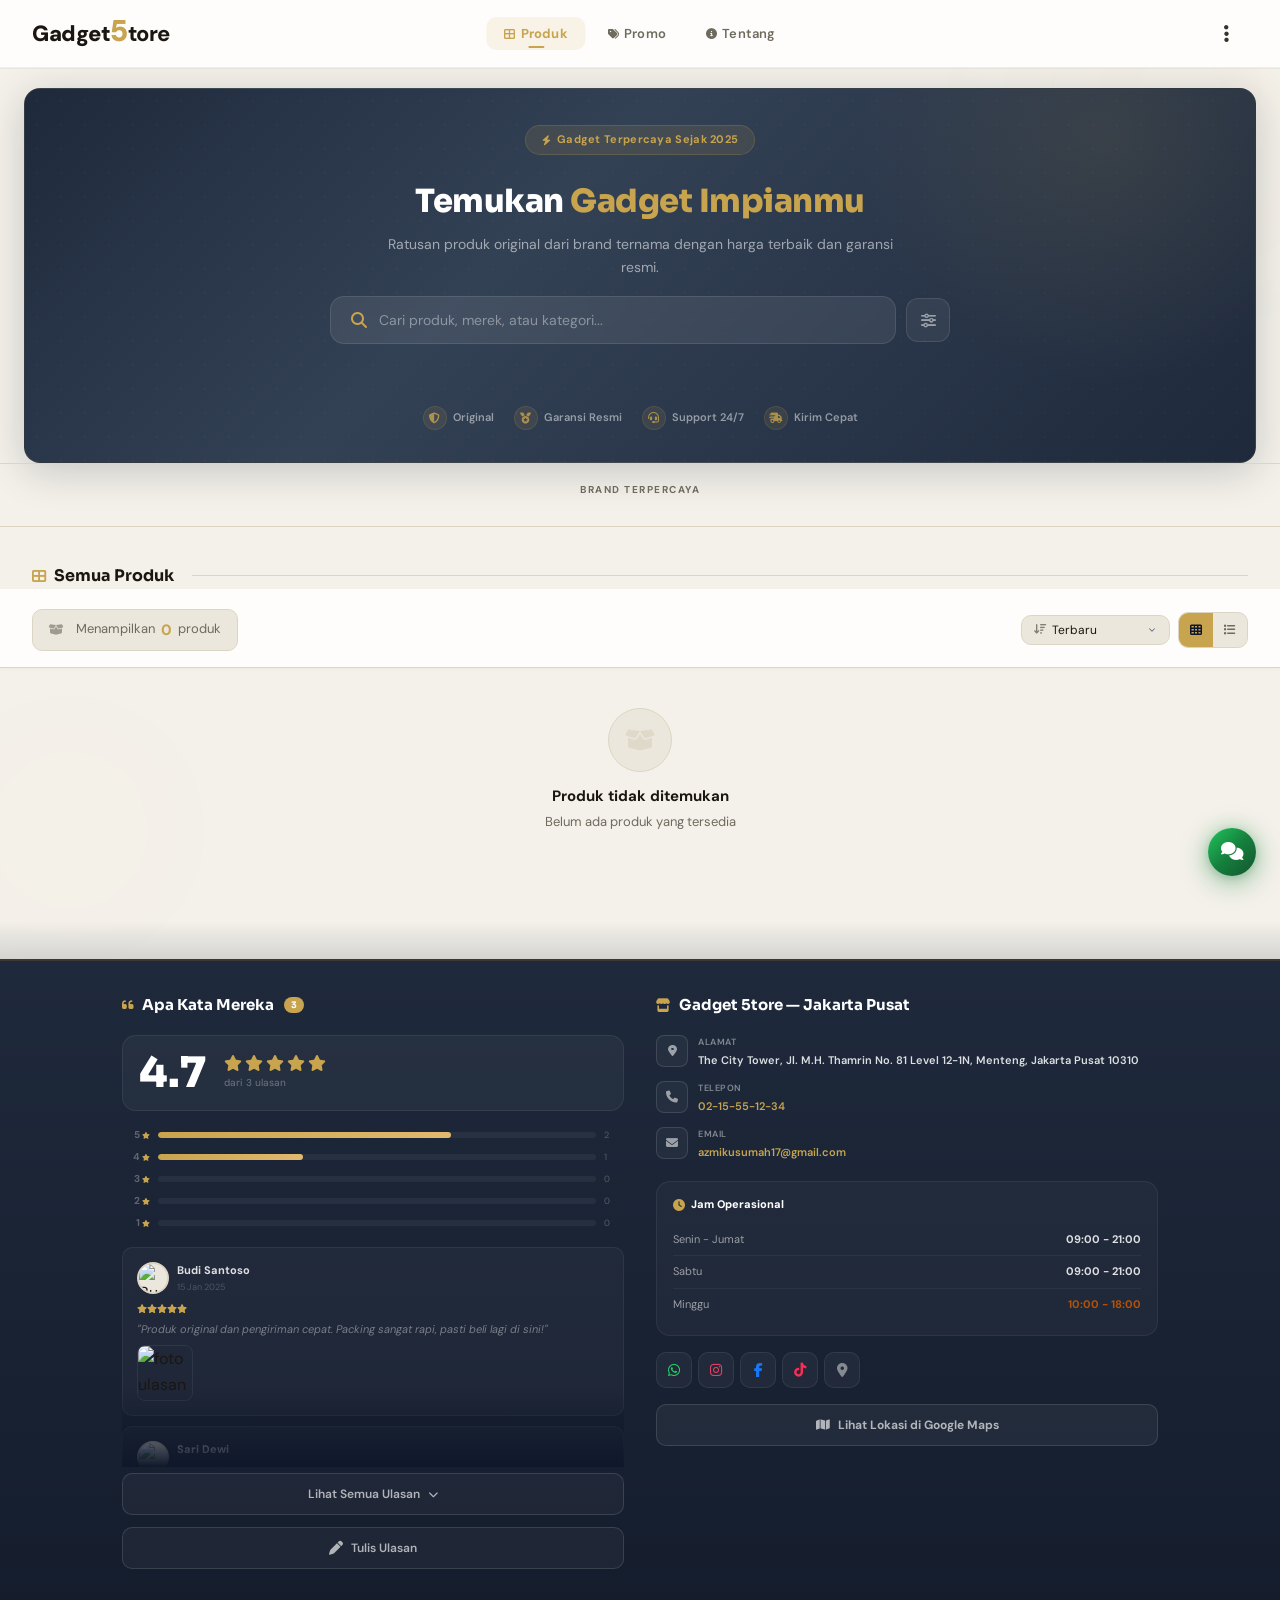
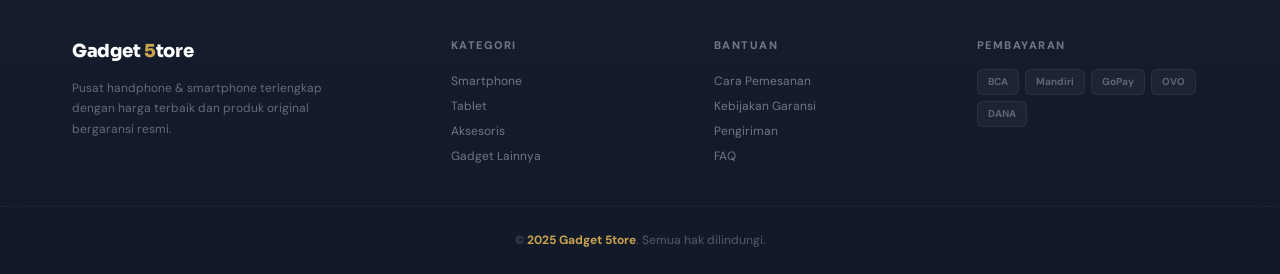
==== commit 9b0f079b: "Add files via upload" ====
--- a/index.html
+++ b/index.html
@@ -11,10 +11,10 @@
   <link rel="stylesheet" href="https://cdnjs.cloudflare.com/ajax/libs/cropperjs/1.6.2/cropper.min.css">
   <script src="https://cdn.jsdelivr.net/npm/@supabase/supabase-js@2"></script>
   <script src="https://cdnjs.cloudflare.com/ajax/libs/cropperjs/1.6.2/cropper.min.js"></script>
-  <link rel="stylesheet" href="css/style.css?v=20260710b">
+  <link rel="stylesheet" href="css/style.css?v=20260710d">
   <link rel="stylesheet" href="css/style-dark.css">
-  <link rel="stylesheet" href="css/style-responsive.css?v=20260710b">
-  <link rel="stylesheet" href="css/extracted-styles.css?v=20260710b">
+  <link rel="stylesheet" href="css/style-responsive.css?v=20260710d">
+  <link rel="stylesheet" href="css/extracted-styles.css?v=20260710d">
   <link rel="stylesheet" href="css/presence.css">
   <link rel="stylesheet" href="css/live-chat.css">
   <link rel="stylesheet" href="css/g5-ai.css?v=20260710c">
--- a/css/style.css
+++ b/css/style.css
@@ -1,5 +1,5 @@
 @property --angle{syntax:'<angle>';initial-value:0deg;inherits:false}
-:root{ --bg:#F4F1EA; --bg2:#FFFFFF; --bg3:#ECE7DC; --border:#DCD5C3; --border2:#C9C0A8; --fg:#1B1611; --fg2:#38322A; --muted:#6E6A5E; --accent:#C8A44E; --accent-dark:#8E6D1E; --accent-dim:rgba(var(--accent-rgb),0.12); --accent-soft:#F8F1DF; --danger:#B91C1C; --warning:#B45309; --info:#1D4ED8; --wa:#15803D; --success:#15803D; --success-rgb:21,128,61; --gold:var(--accent); --navy:#1B1611; --sh-sm:0 2px 8px rgba(60,40,10,0.06); --sh-md:0 4px 18px rgba(60,40,10,0.08); --sh-lg:0 10px 32px rgba(60,40,10,0.10); --sh-xl:0 16px 48px rgba(60,40,10,0.14); --radius:16px; --radius-sm:10px; --ease:cubic-bezier(.25,.8,.25,1); --glass:rgba(255,255,255,0.85); --glass2:rgba(255,255,255,0.92); --danger-rgb:185,28,28; --warning-rgb:180,83,9; --info-rgb:29,78,216; --accent-rgb:200,164,78; --gold-rgb:var(--accent-rgb); --max-w:1240px }
+:root{ --bg:#F4F1EA; --bg2:#FFFFFF; --bg3:#ECE7DC; --border:#DCD5C3; --border2:#C9C0A8; --fg:#1B1611; --fg2:#38322A; --muted:#6E6A5E; --accent:#C8A44E; --accent-dark:#8E6D1E; --accent-dim:rgba(var(--accent-rgb),0.12); --accent-soft:#F8F1DF; --danger:#B91C1C; --warning:#B45309; --info:#1D4ED8; --wa:#15803D; --success:#15803D; --success-rgb:21,128,61; --gold:var(--accent); --navy:#1B1611; --sh-sm:0 1px 3px rgba(60,40,10,0.04); --sh-md:0 4px 16px rgba(60,40,10,0.06); --sh-lg:0 8px 24px rgba(60,40,10,0.08); --sh-xl:0 12px 32px rgba(60,40,10,0.10); --radius:16px; --radius-sm:10px; --ease:cubic-bezier(.25,.8,.25,1); --glass:rgba(255,255,255,0.85); --glass2:rgba(255,255,255,0.92); --danger-rgb:185,28,28; --warning-rgb:180,83,9; --info-rgb:29,78,216; --accent-rgb:200,164,78; --gold-rgb:var(--accent-rgb); --max-w:1240px }
 *{margin:0;padding:0;box-sizing:border-box}
 ::selection{background:var(--accent);color:#fff}
 body{font-family:'DM Sans',sans-serif;background:var(--bg);color:var(--fg);min-height:100vh;overflow-x:hidden;-webkit-tap-highlight-color:transparent;line-height:1.6;-webkit-font-smoothing:antialiased;-moz-osx-font-smoothing:grayscale}
@@ -62,7 +62,7 @@
 .view{display:none;position:relative;z-index:1}
 .view.active{display:block;animation:pageIn .45s cubic-bezier(.22,.61,.36,1)}
 @keyframes pageIn{from{opacity:0;transform:translateY(20px) scale(.98)}to{opacity:1;transform:translateY(0) scale(1)}}
-.search-row{padding:16px 24px;border-bottom:1px solid var(--border);background:var(--glass);backdrop-filter:blur(10px)}
+.search-row{padding:20px 32px;border-bottom:1px solid var(--border);background:var(--glass);backdrop-filter:blur(10px)}
 .search-bar{display:flex;align-items:center;background:var(--bg2);border:1.5px solid var(--border);border-radius:14px;padding:0 20px;gap:12px;transition:all .3s;max-width:620px;box-shadow:var(--sh-sm)}
 .search-bar:focus-within{border-color:var(--accent);box-shadow:0 0 0 4px var(--accent-dim),var(--sh-md)}
 .search-bar i{color:var(--accent);font-size:16px;flex-shrink:0}
@@ -73,7 +73,7 @@
 .btn-filter-toggle.active{background:var(--accent);border-color:var(--accent);color:#fff}
 .filter-panel{max-height:0;overflow:hidden;transition:max-height .5s cubic-bezier(.4,0,.2,1);background:var(--glass);backdrop-filter:blur(16px);border-bottom:1px solid var(--border);box-shadow:var(--sh-md)}
 .filter-panel.open{max-height:600px}
-.filter-panel-inner{padding:0 24px 20px}
+.filter-panel-inner{padding:0 32px 24px}
 .filter-panel-head{display:flex;align-items:center;justify-content:space-between;padding:16px 0 12px;border-bottom:1px solid var(--border);margin-bottom:16px}
 .filter-panel-head h3{font-family:'Sora',sans-serif;font-size:15px;font-weight:700;color:var(--fg);display:flex;align-items:center;gap:8px}
 .filter-panel-head h3 i{color:var(--accent)}
@@ -83,7 +83,7 @@
 .filter-section-row{display:flex;flex-direction:column;gap:8px}
 .filter-label{font-size:11px;font-weight:700;color:var(--muted);text-transform:uppercase;letter-spacing:.5px}
 .filter-row{display:flex;align-items:center;gap:8px;flex-wrap:wrap}
-.cat-chip{padding:9px 22px;border-radius:50px;border:1.5px solid var(--border);background:var(--bg2);color:var(--muted);font-family:inherit;font-size:13px;font-weight:600;cursor:pointer;transition:all .25s;user-select:none;white-space:nowrap;min-height:40px;display:inline-flex;align-items:center;justify-content:center;letter-spacing:.2px}
+.cat-chip{padding:8px 20px;border-radius:50px;border:1px solid var(--border);background:var(--bg2);color:var(--muted);font-family:inherit;font-size:13px;font-weight:600;cursor:pointer;transition:all .25s;user-select:none;white-space:nowrap;min-height:38px;display:inline-flex;align-items:center;justify-content:center;letter-spacing:.2px}
 .cat-chip:hover{border-color:var(--accent);color:var(--accent);background:var(--accent-soft);transform:translateY(-1px)}
 .cat-chip.active{background:var(--accent);border-color:var(--accent);color:#fff;box-shadow:0 4px 14px var(--accent-dim);transform:translateY(-1px)}
 .filter-select,.filter-input{padding:9px 14px;background:var(--bg2);border:1.5px solid var(--border);border-radius:10px;color:var(--fg);font-family:inherit;font-size:13px;outline:none;transition:all .3s var(--ease);min-height:40px;box-shadow:0 1px 3px rgba(0,0,0,.03)}
@@ -92,7 +92,7 @@
 .filter-input::placeholder{color:var(--muted)}
 .price-range-inputs{display:flex;align-items:center;gap:8px}
 .price-range-inputs span{color:var(--muted)}
-.promo-section{padding:18px 24px 0;display:flex;flex-direction:column;gap:10px}
+.promo-section{padding:20px 32px 0;display:flex;flex-direction:column;gap:12px}
 .promo-section .promo-card{border-radius:var(--radius);overflow:hidden;position:relative;min-height:110px;transition:transform .3s var(--ease),box-shadow .3s var(--ease)}
 .promo-section .promo-card:hover{transform:translateY(-3px);box-shadow:0 8px 30px rgba(0,0,0,.12)}
 .promo-card-img{background-size:cover;background-position:center;min-height:110px;display:flex;align-items:flex-end;position:relative}
@@ -109,7 +109,7 @@
 .promo-card-body .promo-icon{font-size:28px;margin-bottom:8px;display:block;opacity:.85}
 .promo-card-body h3{font-family:'Sora',sans-serif;font-size:18px;font-weight:800;margin-bottom:6px;letter-spacing:-.3px}
 .promo-card-body p{font-size:13px;opacity:.85;line-height:1.5;max-width:400px}
-.cat-featured-grid{display:grid;grid-template-columns:1fr 1fr;gap:16px;padding:20px 24px 0}
+.cat-featured-grid{display:grid;grid-template-columns:1fr 1fr;gap:20px;padding:24px 32px 0}
 .cat-featured-col{min-width:0}
 .section-head{display:flex;align-items:center;justify-content:space-between;margin-bottom:12px}
 .section-cards{display:flex;flex-wrap:nowrap;overflow-x:auto;overflow-y:hidden;gap:10px;scrollbar-width:none}
@@ -122,7 +122,7 @@
 .see-all-btn{display:inline-flex;align-items:center;gap:4px;padding:6px 14px;border-radius:20px;border:1.5px solid var(--border2);background:transparent;color:var(--fg2);font-family:inherit;font-size:11px;font-weight:700;cursor:pointer;transition:all .2s var(--ease);white-space:nowrap}
 .see-all-btn:hover{border-color:var(--fg);background:var(--bg3)}
 .see-all-btn i{font-size:10px}
-.explore-section{padding:20px 24px 0}
+.explore-section{padding:24px 32px 0}
 .explore-tabs{display:flex;gap:6px;margin-bottom:16px;overflow-x:auto;scrollbar-width:none;padding-bottom:2px}
 .explore-tabs::-webkit-scrollbar{display:none}
 .explore-tab{display:inline-flex;align-items:center;gap:7px;padding:9px 18px;border-radius:24px;border:1.5px solid var(--border);background:var(--bg2);color:var(--muted);font-family:inherit;font-size:12px;font-weight:700;cursor:pointer;transition:all .3s var(--ease);white-space:nowrap;flex-shrink:0;position:relative;overflow:hidden}
@@ -141,16 +141,16 @@
 .explore-head{display:flex;align-items:center;justify-content:space-between;margin-bottom:12px}
 .explore-head-left{display:flex;align-items:center;gap:10px;font-family:'Sora',sans-serif;font-size:15px;font-weight:700;color:var(--fg)}
 .explore-head-left i{color:var(--accent)}
-.featured-section{padding:28px 24px 0}
+.featured-section{padding:36px 32px 0}
 .featured-head{display:flex;align-items:center;gap:10px;margin-bottom:16px;font-family:'Sora',sans-serif;font-size:15px;font-weight:700;color:var(--fg)}
 .featured-head i{color:var(--accent)}
-.featured-scroll{display:flex;gap:14px;overflow-x:auto;padding-bottom:12px}
+.featured-scroll{display:flex;gap:20px;overflow-x:auto;padding-bottom:12px}
 .featured-scroll::-webkit-scrollbar{height:3px}
 .featured-scroll::-webkit-scrollbar-thumb{background:var(--border);border-radius:2px}
-.fcard{min-width:200px;max-width:200px;background:var(--bg2);border:1px solid var(--border);border-radius:var(--radius);overflow:hidden;cursor:pointer;transition:all .4s var(--ease);flex-shrink:0;position:relative;box-shadow:var(--sh-sm)}
+.fcard{min-width:200px;max-width:200px;background:var(--bg2);border:none;border-radius:var(--radius);overflow:hidden;cursor:pointer;transition:all .4s var(--ease);flex-shrink:0;position:relative;box-shadow:var(--sh-sm)}
 .fcard::before{content:'';position:absolute;inset:-2px;border-radius:calc(var(--radius) + 2px);background:conic-gradient(from var(--angle),transparent 30%,var(--accent),transparent 50%,var(--navy),transparent 70%);z-index:-1;animation:rotBorder 4s linear infinite;opacity:0;transition:opacity .4s}
 .fcard:hover::before{opacity:1}
-.fcard:hover{box-shadow:0 16px 40px rgba(var(--accent-rgb),.15)}
+.fcard:hover{box-shadow:var(--sh-md)}
 @keyframes rotBorder{to{--angle:360deg}}
 .fcard-img-wrap{position:relative;overflow:hidden}
 .fcard-img{width:100%;aspect-ratio:4/5;object-fit:cover;background:var(--bg3);display:block;transition:transform .6s var(--ease)}
@@ -160,13 +160,13 @@
 .fcard-brand img,.fcard-brand i{flex-shrink:0}
 .fcard-title{font-size:12px;font-weight:700;margin-bottom:6px;line-height:1.3;white-space:nowrap;overflow:hidden;text-overflow:ellipsis;color:var(--fg)}
 .fcard-price{font-family:'Sora',sans-serif;font-size:14px;font-weight:800;color:#1e3a5f}
-.newest-section{padding:4px 24px 20px}
+.newest-section{padding:8px 32px 24px}
 .newest-section .featured-head i{color:var(--info)}
-.cat-section-head{padding:28px 24px 0;display:flex;align-items:center;gap:10px}
+.cat-section-head{padding:36px 32px 0;display:flex;align-items:center;gap:10px}
 .cat-section-head h2{font-family:'Sora',sans-serif;font-size:16px;font-weight:700;color:var(--fg);display:flex;align-items:center;gap:8px;margin:0}
 .cat-section-head h2 i{color:var(--accent);font-size:14px}
 .cat-section-head .cat-section-line{flex:1;height:1px;background:var(--border);margin-left:8px}
-.cat-bar{display:flex;justify-content:space-between;align-items:center;padding:16px 24px 12px;gap:12px;position:sticky;top:68px;z-index:50;background:var(--glass);backdrop-filter:blur(20px) saturate(1.4);-webkit-backdrop-filter:blur(20px) saturate(1.4);border-bottom:1px solid var(--border);box-shadow:var(--sh-sm);transition:box-shadow .3s}
+.cat-bar{display:flex;justify-content:space-between;align-items:center;padding:20px 32px 16px;gap:12px;position:sticky;top:68px;z-index:50;background:var(--glass);backdrop-filter:blur(20px) saturate(1.4);-webkit-backdrop-filter:blur(20px) saturate(1.4);border-bottom:1px solid var(--border);box-shadow:var(--sh-sm);transition:box-shadow .3s}
 .cat-count{font-size:13px;color:var(--muted);display:flex;align-items:center;background:var(--bg3);padding:8px 16px;border-radius:10px;border:1px solid var(--border);gap:6px;white-space:nowrap}
 .cat-count strong{color:var(--accent);font-weight:800;font-size:15px}
 .cat-controls{display:flex;align-items:center;gap:8px}
@@ -179,7 +179,7 @@
 .view-toggle-btn.active{background:var(--accent);color:#0F172A}
 .products-grid.list-view{grid-template-columns:1fr;gap:8px}
 .products-grid.list-view .pcard{display:grid;grid-template-columns:88px 1fr auto;align-items:center;border-radius:var(--radius);padding:0}
-.products-grid.list-view .pcard:hover{transform:translateY(-2px);box-shadow:0 8px 24px rgba(var(--accent-rgb),.12),0 0 0 1px var(--accent)}
+.products-grid.list-view .pcard:hover{transform:translateY(-2px);box-shadow:var(--sh-md)}
 .products-grid.list-view .pcard-img{aspect-ratio:1/1;height:88px;width:88px}
 .products-grid.list-view .pcard-img-wrap{border-radius:var(--radius) 0 0 var(--radius);height:88px}
 .products-grid.list-view .pcard-qv{width:26px;height:26px;font-size:8px}
@@ -196,14 +196,14 @@
 .products-grid.list-view .price-from{font-size:9px}
 .products-grid.list-view .pcard-stock{font-size:9px}
 .products-grid.list-view .featured-badge{display:none}
-.products-grid{display:grid;grid-template-columns:repeat(4,1fr);gap:18px;padding:0 24px 40px}
-.pcard{background:var(--bg2);border:1px solid var(--border);border-radius:var(--radius);overflow:hidden;transition:all .4s var(--ease);cursor:pointer;box-shadow:var(--sh-sm),0 0 0 0.5px rgba(0,0,0,.04);position:relative;opacity:0;transform:translateY(16px);animation:cardIn .5s ease forwards}
+.products-grid{display:grid;grid-template-columns:repeat(4,1fr);gap:24px;padding:0 32px 56px}
+.pcard{background:var(--bg2);border:none;border-radius:var(--radius);overflow:hidden;transition:all .4s var(--ease);cursor:pointer;box-shadow:var(--sh-sm);position:relative;opacity:0;transform:translateY(16px);animation:cardIn .5s ease forwards}
 @keyframes cardIn{to{opacity:1;transform:translateY(0)}}
-.pcard:hover{transform:translateY(-5px) scale(1.005);border-color:var(--accent);box-shadow:0 16px 48px rgba(var(--accent-rgb),.15),0 0 0 1px var(--accent)}
+.pcard:hover{transform:translateY(-4px);box-shadow:var(--sh-md)}
 .pcard-img-wrap{position:relative;overflow:hidden}
 .pcard-img{width:100%;aspect-ratio:1/1;object-fit:cover;background:var(--bg3);display:block;transition:transform .6s var(--ease)}
 .pcard:hover .pcard-img{transform:scale(1.03)}
-.pcard-body{padding:12px 14px 14px;display:flex;flex-direction:column;gap:6px}
+.pcard-body{padding:14px 16px 16px;display:flex;flex-direction:column;gap:6px}
 .pcard-brand{font-size:9px;font-weight:700;text-transform:uppercase;letter-spacing:.8px;color:var(--accent);display:flex;align-items:center;gap:4px;min-height:16px;opacity:.85}
 .pcard-brand img,.pcard-brand i{flex-shrink:0}
 .pcard-title{font-size:12.5px;line-height:1.35;color:var(--fg);display:-webkit-box;-webkit-box-orient:vertical;overflow:hidden;-webkit-line-clamp:2;line-clamp:2;font-weight:600;margin-top:-2px}
@@ -222,13 +222,13 @@
 .var-price{color:var(--accent);font-weight:700;font-size:7px}
 .pcard-stock-row{display:flex;align-items:center;gap:5px;margin-top:auto;padding-top:4px}
 .stock-dot{width:6px;height:6px;border-radius:50%;flex-shrink:0}
-.stock-dot.stock-ok{background:#16a34a;box-shadow:0 0 6px rgba(22,163,74,.3)}
-.stock-dot.stock-low{background:#d97706;box-shadow:0 0 6px rgba(217,119,6,.3)}
-.stock-dot.stock-out{background:#dc2626;box-shadow:0 0 6px rgba(220,38,38,.3)}
+.stock-dot.stock-ok{background:#16a34a}
+.stock-dot.stock-low{background:#d97706}
+.stock-dot.stock-out{background:#dc2626}
 .stock-text{font-size:8px;color:var(--muted);font-weight:500}
 .img-indicator{position:absolute;bottom:8px;right:8px;background:rgba(0,0,0,.7);backdrop-filter:blur(6px);color:#fff;font-size:7px;font-weight:700;padding:3px 8px;border-radius:6px}
 .oos-badge{position:absolute;top:8px;right:8px;background:var(--danger);color:#fff;font-size:7px;font-weight:700;padding:3px 8px;border-radius:6px}
-.featured-badge{position:absolute;top:14px;right:-28px;background:linear-gradient(135deg,var(--accent),#7c3aed);color:#fff;font-size:8px;font-weight:700;padding:4px 30px;transform:rotate(45deg);box-shadow:0 4px 10px rgba(0,0,0,.3);z-index:3;letter-spacing:1px}
+.featured-badge{position:absolute;top:10px;left:10px;background:var(--accent);color:#fff;font-size:7px;font-weight:700;padding:3px 10px;border-radius:20px;z-index:3;letter-spacing:.5px;text-transform:uppercase}
 .featured-badge i{display:none}
 .var-tags{display:flex;flex-wrap:wrap;gap:4px;margin-top:6px}
 .var-tag{padding:2px 8px;border-radius:6px;font-size:9px;font-weight:600;background:var(--bg);border:1px solid var(--border);color:var(--muted)}
@@ -246,11 +246,9 @@
 .pcard-action-btn:hover{background:var(--accent);color:#000;transform:scale(1.1)}
 .pcard-action-btn.wishlisted{color:#ef4444}
 .pcard-action-btn.wishlisted:hover{color:#dc2626}
-.pcard{border-color:var(--border2);box-shadow:var(--sh-sm),0 0 0 0.5px rgba(0,0,0,.06)}
-.pcard:hover{box-shadow:0 16px 48px rgba(var(--accent-rgb),.15),0 0 0 1px var(--accent)}
-.pcard-img-wrap{background:#F0EFE9;border-bottom:1px solid var(--border)}
-.fcard-img-wrap{background:#F0EFE9;border-bottom:1px solid var(--border)}
-.cat-pagination{display:flex;align-items:center;justify-content:center;gap:5px;padding:8px 24px 40px;flex-wrap:wrap}
+.pcard-img-wrap{background:#F0EFE9}
+.fcard-img-wrap{background:#F0EFE9}
+.cat-pagination{display:flex;align-items:center;justify-content:center;gap:5px;padding:8px 32px 56px;flex-wrap:wrap}
 .pg-btn{min-width:40px;height:40px;border-radius:10px;border:1.5px solid var(--border);background:var(--bg2);color:var(--muted);font-family:inherit;font-size:12px;font-weight:600;cursor:pointer;display:flex;align-items:center;justify-content:center;transition:all .2s;padding:0 6px}
 .pg-btn:hover:not(:disabled):not(.active){border-color:var(--accent);color:var(--accent);background:var(--accent-soft);transform:translateY(-1px)}
 .pg-btn.active{background:var(--accent);border-color:var(--accent);color:#fff;box-shadow:0 4px 14px var(--accent-dim);transform:translateY(-1px)}
@@ -262,7 +260,7 @@
 .fcard .discount-badge{top:6px;left:6px;font-size:7px;padding:2px 6px;border-radius:5px}
 .fcard .price-original{font-size:9px;margin-bottom:1px}
 .fcard .price-discounted{font-size:14px;font-weight:800}
-.hero-banner{position:relative;background:linear-gradient(135deg,#0F172A 0%,#1E293B 50%,#0F172A 100%);padding:40px 44px;margin:20px 24px;border-radius:20px;overflow:hidden;display:flex;align-items:center;animation:pageIn .5s var(--ease);border:1px solid rgba(255,255,255,.06)}
+.hero-banner{position:relative;background:linear-gradient(135deg,#0F172A 0%,#1E293B 50%,#0F172A 100%);padding:44px 48px;margin:24px 32px;border-radius:20px;overflow:hidden;display:flex;align-items:center;animation:pageIn .5s var(--ease);border:1px solid rgba(255,255,255,.06)}
 .hero-banner::before{content:'';position:absolute;width:400px;height:400px;background:radial-gradient(circle,rgba(var(--accent-rgb),0.3),transparent 70%);border-radius:50%;top:-120px;right:-70px;animation:heroFloat 7s ease-in-out infinite}
 .hero-banner::after{content:'';position:absolute;width:180px;height:180px;background:radial-gradient(circle,rgba(255,255,255,0.05),transparent 70%);border-radius:50%;bottom:-40px;right:220px;animation:heroFloat 9s ease-in-out infinite reverse}
 @keyframes heroFloat{0%,100%{transform:translate(0,0) scale(1)}50%{transform:translate(-15px,15px) scale(1.05)}}
@@ -446,7 +444,7 @@
 .side-foot-info{font-size:11px}
 .side-foot-info div:first-child{font-weight:600;color:var(--fg)}
 .side-foot-info div:last-child{color:var(--muted);font-size:10px}
-.dash-main{margin-left:260px;flex:1;padding:24px 28px;position:relative;z-index:1;min-height:100vh;background:var(--bg)}
+.dash-main{margin-left:260px;flex:1;padding:32px 36px;position:relative;z-index:1;min-height:100vh;background:var(--bg)}
 #dashContent{animation:fadeIn .25s ease}
 @keyframes fadeIn{from{opacity:0;transform:translateY(8px)}to{opacity:1;transform:translateY(0)}}
 .dash-top{display:flex;justify-content:space-between;align-items:center;margin-bottom:24px;flex-wrap:wrap;gap:10px;padding:12px 16px;background:var(--glass);backdrop-filter:blur(20px) saturate(1.4);-webkit-backdrop-filter:blur(20px) saturate(1.4);border:1px solid var(--border);border-radius:var(--radius);box-shadow:var(--sh-sm);position:relative;z-index:10}
@@ -455,20 +453,20 @@
 .dash-top-right{display:flex;gap:8px;flex-wrap:wrap}
 .dash-greeting{font-size:13px;color:var(--muted);margin-bottom:20px;font-weight:400}
 .dash-greeting strong{color:var(--fg);font-weight:600}
-.stats-grid{display:grid;grid-template-columns:repeat(4,1fr);gap:16px;margin-bottom:24px}
-.stat-card{background:var(--bg2);border:1px solid var(--border);border-radius:14px;padding:20px;transition:all .3s var(--ease);box-shadow:var(--sh-sm);position:relative;overflow:hidden}
+.stats-grid{display:grid;grid-template-columns:repeat(4,1fr);gap:20px;margin-bottom:28px}
+.stat-card{background:var(--bg2);border:none;border-radius:14px;padding:20px;transition:all .3s var(--ease);box-shadow:var(--sh-sm);position:relative;overflow:hidden}
 .stat-card::after{content:'';position:absolute;top:0;right:0;width:80px;height:80px;border-radius:50%;opacity:.05;transform:translate(20px,-20px);background:var(--accent)}
-.stat-card:hover{transform:translateY(-3px);box-shadow:var(--sh-md);border-color:rgba(var(--accent-rgb),.35)}
+.stat-card:hover{transform:translateY(-2px);box-shadow:var(--sh-md)}
 .stat-icon{width:40px;height:40px;border-radius:10px;display:flex;align-items:center;justify-content:center;font-size:15px;margin-bottom:12px}
 .stat-card .stat-icon{background:var(--accent-soft);color:var(--accent-dark)}
 @keyframes iconPulse{0%{transform:scale(1)}50%{transform:scale(1.08)}100%{transform:scale(1)}}
 .stat-label{font-size:10px;color:var(--muted);margin-bottom:4px;font-weight:600;text-transform:uppercase;letter-spacing:.5px}
 .stat-value{font-family:'Sora',sans-serif;font-size:22px;font-weight:800;letter-spacing:-.5px;color:var(--fg);margin-top:2px}
-.card{background:var(--bg2);border:1px solid var(--border);border-radius:14px;overflow:hidden;box-shadow:var(--sh-sm);transition:all .3s var(--ease)}
-.card:hover{box-shadow:var(--sh-md);border-color:rgba(0,0,0,.08)}
+.card{background:var(--bg2);border:none;border-radius:14px;overflow:hidden;box-shadow:var(--sh-sm);transition:all .3s var(--ease)}
+.card:hover{box-shadow:var(--sh-md)}
 .card-head{display:flex;justify-content:space-between;align-items:center;padding:16px 20px;border-bottom:1px solid var(--border);flex-wrap:wrap;gap:8px;background:linear-gradient(180deg,var(--bg2),var(--bg))}
 .card-head h3{font-family:'Sora',sans-serif;font-size:14px;font-weight:700;color:var(--fg);display:flex;align-items:center;gap:8px}
-.card-head h3 i{color:var(--accent);font-size:13px;opacity:.6}
+.card-head h3 i{color:var(--accent);font-size:13px;opacity:.7}
 .dash-grid-2col{display:grid;grid-template-columns:1fr 1fr;gap:16px;margin-top:16px}
 .quick-actions{display:grid;grid-template-columns:repeat(auto-fill,minmax(140px,1fr));gap:10px;margin-top:16px}
 .quick-action{display:flex;flex-direction:column;align-items:center;gap:8px;padding:18px 12px;background:var(--bg2);border:1px solid var(--border);border-radius:12px;cursor:pointer;transition:all .25s var(--ease);text-decoration:none;color:var(--fg)}
@@ -832,7 +830,7 @@
 .hero-ticker-item:hover .ticker-name{color:var(--accent)}
 .hero-trust{display:flex;gap:20px;flex-wrap:wrap;justify-content:center;margin-top:4px}
 .ht-item{display:flex;align-items:center;gap:6px;font-size:11px;font-weight:600;color:rgba(255,255,255,.5)}
-.ht-item i{font-size:13px;color:rgba(var(--accent-rgb),.6)}
+.ht-item i{font-size:11px;color:rgba(var(--accent-rgb),.8);width:24px;height:24px;display:inline-flex;align-items:center;justify-content:center;border-radius:50%;background:rgba(var(--accent-rgb),.1);border:1px solid rgba(var(--accent-rgb),.15);flex-shrink:0}
 .hero-filter-btn{width:44px;height:44px;border-radius:12px;border:1.5px solid rgba(255,255,255,.1);background:rgba(255,255,255,.06);color:rgba(255,255,255,.5);font-size:15px;cursor:pointer;display:flex;align-items:center;justify-content:center;transition:all .25s;flex-shrink:0}
 .hero-filter-btn:hover,.hero-filter-btn.active{border-color:var(--accent);color:var(--accent);background:rgba(var(--accent-rgb),.1)}
 .hero-filter{width:100%;max-width:620px;overflow:hidden;transition:max-height .35s ease,opacity .3s ease;max-height:0;opacity:0}
@@ -880,10 +878,6 @@
 .brand-text:hover{opacity:1;transform:scale(1.08)}
 .brand-text img{height:30px;width:auto;max-width:120px;object-fit:contain;transition:inherit}
 @keyframes brandScroll{0%{transform:translateX(0)}100%{transform:translateX(-50%)}}
-.pcard{border-color:var(--border2);box-shadow:var(--sh-sm),0 0 0 0.5px rgba(0,0,0,.06)}
-.pcard:hover{box-shadow:0 16px 48px rgba(var(--accent-rgb),.15),0 0 0 1px var(--accent)}
-.pcard-img-wrap{background:#F0EFE9;border-bottom:1px solid var(--border)}
-.fcard-img-wrap{background:#F0EFE9;border-bottom:1px solid var(--border)}
 .pub-logo-img{height:53px;width:auto;object-fit:contain;transition:transform .2s}
 .pub-logo:hover .pub-logo-img{transform:scale(1.02)}
 .side-logo-img{height:40px;width:auto;object-fit:contain}
@@ -913,19 +907,17 @@
 .back-to-top:hover{border-color:var(--accent);color:var(--accent);background:var(--accent-dim);transform:translateY(-2px);box-shadow:0 6px 20px rgba(var(--accent-rgb),.15)}
 @media(max-width:1100px){.stats-grid{grid-template-columns:repeat(2,1fr)}.ft-stats-bar{grid-template-columns:repeat(2,1fr)}}
 @media(max-width:900px){.detail-grid{grid-template-columns:1fr}.detail-img-main{max-height:350px}.ft-main-grid{grid-template-columns:1fr;gap:28px;padding:24px 20px}}
-@media(max-width:768px){ .pub-nav{padding:0 14px;height:56px}.pub-logo{font-size:18px}.pub-logo .fv{font-size:23px}.pub-right .btn span,.pub-right .btn{font-size:11px} .hero-banner{margin:12px;padding:24px 20px;border-radius:16px}.hero-banner::before{width:200px;height:200px;top:-60px;right:-30px}.hero-banner::after{width:120px;height:120px;bottom:-20px;right:140px}.hero-title{font-size:19px}.hero-sub{font-size:12px;max-width:100%} .search-row{padding:12px 14px}.search-bar{border-radius:14px;padding:0 16px;gap:10px}.search-bar input{padding:12px 0;font-size:14px} .filter-panel-inner{padding:0 14px 16px} .filter-row{gap:6px;overflow-x:auto;flex-wrap:nowrap;padding-bottom:4px} .filter-row .filter-label,.filter-row .filter-select,.filter-row .filter-input,.filter-row .btn{flex-shrink:0} .products-grid{grid-template-columns:repeat(2,1fr);gap:10px;padding:0 14px 30px} .pcard{border-radius:14px}.pcard-body{padding:10px 10px 10px;display:flex;flex-direction:column;gap:4px}.pcard-brand{font-size:7.5px;letter-spacing:.6px;min-height:14px;opacity:.8}.pcard-title{font-size:11px;line-height:1.3;-webkit-line-clamp:2;line-clamp:2;margin:0}.pcard-price-area{margin:0}.price-from{font-size:7px;margin-bottom:0}.pcard-price,.price-range{font-size:14px;font-weight:900;color:#1e3a5f;line-height:1.15}.pcard-specs{display:flex;flex-wrap:wrap;gap:3px;margin:1px 0 0}.spec-tag{font-size:7px;padding:1.5px 5px;border-radius:4px;line-height:1.35}.spec-icon i{font-size:6px!important;margin-right:2px!important}.spec-more{font-size:6.5px!important}.var-tags{display:none}.var-tags:has(.var-summary){display:flex}.pcard-stock-row{display:flex;align-items:center;gap:4px;margin-top:auto;padding-top:2px}.stock-dot{width:5px;height:5px}.stock-text{font-size:7px} .pcard-qv{width:28px;height:28px;font-size:9px;opacity:1}.pcard:active{transform:scale(.98);transition:transform .1s}.pcard-actions{opacity:1}.pcard-action-btn{width:26px;height:26px;font-size:9px} .img-indicator{font-size:7px;padding:2px 5px;bottom:6px;right:6px} .featured-badge{top:10px;right:-26px;font-size:7px;padding:3px 20px} .featured-section{padding:20px 14px 0}.newest-section{padding:0 14px 16px} .fcard{min-width:170px;max-width:170px;border-radius:14px}.fcard-body{padding:10px 12px} .cat-section-head{padding:20px 14px 0}.cat-section-head h2{font-size:14px}.cat-section-head .cat-section-line{margin-left:6px} .cat-bar{padding:10px 14px 8px;flex-wrap:nowrap;gap:8px;top:56px}.cat-count{font-size:10px;padding:5px 10px}.cat-count i{font-size:10px!important;margin-right:4px!important}.cat-count strong{font-size:12px}.cat-controls{width:auto;justify-content:flex-end;gap:6px;flex-shrink:1;min-width:0}.cat-sort{flex:1;max-width:140px;padding:4px 6px 4px 8px;min-width:0}.cat-sort i{font-size:9px!important}.cat-sort select{font-size:10px;padding-right:14px}.cat-view-toggle{flex-shrink:0}.view-toggle-btn{width:28px;height:28px;font-size:10px}.cat-pagination{padding:6px 14px 30px}.cat-pagination .pg-btn{min-width:34px;height:34px;font-size:11px;border-radius:8px} .detail-overlay{padding:12px 10px}.detail-box{border-radius:16px;max-height:92vh;height:auto} .admin-detail-overlay{padding:0!important} .admin-detail-box{width:100%!important;max-width:calc(100vw - 20px)!important;max-height:92vh!important;height:auto!important;border-radius:16px!important;overflow:hidden!important;display:flex!important;flex-direction:column!important} .admin-detail-box .ad-gallery-main{max-height:200px!important;height:200px!important;object-fit:contain!important} .admin-detail-box .ad-gallery-thumbs{flex-shrink:0;padding:6px;gap:4px;background:transparent;border-top:none} .admin-detail-box .ad-gallery-thumb{width:44px;height:44px;border-radius:8px} .admin-detail-box .ad-info{flex:1!important;overflow-y:auto!important;padding:14px 16px!important;gap:4px!important;-webkit-overflow-scrolling:touch;width:100%!important} .admin-detail-box .ad-info h2{font-size:15px!important} .admin-detail-box .ad-actions{position:sticky;bottom:0;background:var(--bg2);padding:10px 16px;border-top:1px solid var(--border);margin-top:auto;z-index:5;display:flex;gap:6px;width:100%!important} .admin-detail-box .ad-actions .btn{flex:1;font-size:12px;min-height:38px} .qv-card{border-radius:16px;margin:10px}.qv-img{aspect-ratio:4/3} .cat-footer{margin-top:16px}.ft-stats-bar{grid-template-columns:repeat(2,1fr);padding:20px 16px;gap:10px}.ft-stat-val{font-size:20px}.ft-main-grid{grid-template-columns:1fr;gap:20px;padding:20px 14px} .ft-section h3{font-size:13px;margin-bottom:14px}.ft-rating-summary{flex-direction:column;text-align:center;gap:10px;padding:14px}.ft-rating-big{min-width:auto}.ft-bars-wrap{margin-bottom:12px} .login-card{border-radius:20px;width:360px}.login-head{padding:28px 24px 0}.login-body{padding:22px 24px 28px}.login-head .lico{width:48px;height:48px;font-size:20px} .zoom-close{width:40px;height:40px;top:10px;right:10px} .toast-box{bottom:14px;left:50%;transform:translateX(-50%);align-items:center}.toast{min-width:auto;max-width:calc(100vw - 28px)} .skeleton-grid{grid-template-columns:repeat(2,1fr);gap:10px;padding:0 14px} .sidebar{transform:translateX(-100%);z-index:110;background:var(--glass);backdrop-filter:blur(20px)}.sidebar.open{transform:translateX(0)} .mobile-burger{display:flex;color:var(--fg2);border:none;background:none}.dash-main{margin-left:0} .mobile-burger:hover{color:var(--accent);background:var(--accent-dim)} .dash-top{flex-wrap:wrap;gap:8px}.dash-top h1{font-size:16px}.dash-top-right{margin-left:auto} body,.view,.dash-wrap,.dash-main{overflow-x:hidden} .table-wrap{overflow-x:auto;-webkit-overflow-scrolling:touch;max-width:100vw;margin-left:-16px;margin-right:-16px;padding-left:16px;padding-right:16px} .table-wrap table{min-width:650px;white-space:nowrap}.table-wrap table th,.table-wrap table td{padding:6px 4px;font-size:10px} .prod-thumb{width:28px;height:28px}.prod-name{font-size:10px} .pagination .page-btn{min-width:30px;height:30px;font-size:10px;border-radius:6px} .cat-chart-wrap{gap:20px;padding:16px}.cat-donut{width:150px;height:150px}.cat-donut-hole{inset:20px}.cat-donut-total{font-size:24px}.cat-legend{gap:6px}.cat-legend-item{font-size:11px} .map-toggle{font-size:14px;min-height:46px;background:var(--accent-dim);border-color:var(--accent);color:var(--accent);font-weight:700} .hero-main{margin:12px 14px 0;padding:24px 18px 20px;gap:12px} .hero-headline{font-size:22px} .hero-subline{font-size:12px;max-width:100%} .hero-search-wrap{gap:8px} .hero-ticker{max-width:100%} .hero-ticker-item .ticker-brand{font-size:9px} .hero-ticker-item .ticker-name{font-size:11px} .hero-trust{gap:12px} }
-.stats-grid .stat-card { background: var(--glass2); backdrop-filter: blur(12px); -webkit-backdrop-filter: blur(12px); border: 1px solid rgba(255,255,255,0.06); border-radius: 20px; padding: 24px 20px; transition: all 0.4s cubic-bezier(0.25, 0.8, 0.25, 1); position: relative; overflow: hidden; box-shadow: 0 8px 32px rgba(0,0,0,0.12); transform: translateY(20px); opacity: 0; animation: statFadeUp 0.6s ease forwards; }
+@media(max-width:768px){ .pub-nav{padding:0 14px;height:56px}.pub-logo{font-size:18px}.pub-logo .fv{font-size:23px}.pub-right .btn span,.pub-right .btn{font-size:11px} .hero-banner{margin:12px;padding:24px 20px;border-radius:16px}.hero-banner::before{width:200px;height:200px;top:-60px;right:-30px}.hero-banner::after{width:120px;height:120px;bottom:-20px;right:140px}.hero-title{font-size:19px}.hero-sub{font-size:12px;max-width:100%} .search-row{padding:12px 14px}.search-bar{border-radius:14px;padding:0 16px;gap:10px}.search-bar input{padding:12px 0;font-size:14px} .filter-panel-inner{padding:0 14px 16px} .filter-row{gap:6px;overflow-x:auto;flex-wrap:nowrap;padding-bottom:4px} .filter-row .filter-label,.filter-row .filter-select,.filter-row .filter-input,.filter-row .btn{flex-shrink:0} .products-grid{grid-template-columns:repeat(2,1fr);gap:10px;padding:0 14px 30px} .pcard{border-radius:14px}.pcard-body{padding:10px 10px 10px;display:flex;flex-direction:column;gap:4px}.pcard-brand{font-size:7.5px;letter-spacing:.6px;min-height:14px;opacity:.8}.pcard-title{font-size:11px;line-height:1.3;-webkit-line-clamp:2;line-clamp:2;margin:0}.pcard-price-area{margin:0}.price-from{font-size:7px;margin-bottom:0}.pcard-price,.price-range{font-size:14px;font-weight:900;color:#1e3a5f;line-height:1.15}.pcard-specs{display:flex;flex-wrap:wrap;gap:3px;margin:1px 0 0}.spec-tag{font-size:7px;padding:1.5px 5px;border-radius:4px;line-height:1.35}.spec-icon i{font-size:6px!important;margin-right:2px!important}.spec-more{font-size:6.5px!important}.var-tags{display:none}.var-tags:has(.var-summary){display:flex}.pcard-stock-row{display:flex;align-items:center;gap:4px;margin-top:auto;padding-top:2px}.stock-dot{width:5px;height:5px}.stock-text{font-size:7px} .pcard-qv{width:28px;height:28px;font-size:9px;opacity:1}.pcard:active{transform:scale(.98);transition:transform .1s}.pcard-actions{opacity:1}.pcard-action-btn{width:26px;height:26px;font-size:9px} .img-indicator{font-size:7px;padding:2px 5px;bottom:6px;right:6px} .featured-badge{top:8px;left:8px;font-size:6.5px;padding:2px 8px} .featured-section{padding:20px 14px 0}.newest-section{padding:0 14px 16px} .fcard{min-width:170px;max-width:170px;border-radius:14px}.fcard-body{padding:10px 12px} .cat-section-head{padding:20px 14px 0}.cat-section-head h2{font-size:14px}.cat-section-head .cat-section-line{margin-left:6px} .cat-bar{padding:10px 14px 8px;flex-wrap:nowrap;gap:8px;top:56px}.cat-count{font-size:10px;padding:5px 10px}.cat-count i{font-size:10px!important;margin-right:4px!important}.cat-count strong{font-size:12px}.cat-controls{width:auto;justify-content:flex-end;gap:6px;flex-shrink:1;min-width:0}.cat-sort{flex:1;max-width:140px;padding:4px 6px 4px 8px;min-width:0}.cat-sort i{font-size:9px!important}.cat-sort select{font-size:10px;padding-right:14px}.cat-view-toggle{flex-shrink:0}.view-toggle-btn{width:28px;height:28px;font-size:10px}.cat-pagination{padding:6px 14px 30px}.cat-pagination .pg-btn{min-width:34px;height:34px;font-size:11px;border-radius:8px} .detail-overlay{padding:12px 10px}.detail-box{border-radius:16px;max-height:92vh;height:auto} .admin-detail-overlay{padding:0!important} .admin-detail-box{width:100%!important;max-width:calc(100vw - 20px)!important;max-height:92vh!important;height:auto!important;border-radius:16px!important;overflow:hidden!important;display:flex!important;flex-direction:column!important} .admin-detail-box .ad-gallery-main{max-height:200px!important;height:200px!important;object-fit:contain!important} .admin-detail-box .ad-gallery-thumbs{flex-shrink:0;padding:6px;gap:4px;background:transparent;border-top:none} .admin-detail-box .ad-gallery-thumb{width:44px;height:44px;border-radius:8px} .admin-detail-box .ad-info{flex:1!important;overflow-y:auto!important;padding:14px 16px!important;gap:4px!important;-webkit-overflow-scrolling:touch;width:100%!important} .admin-detail-box .ad-info h2{font-size:15px!important} .admin-detail-box .ad-actions{position:sticky;bottom:0;background:var(--bg2);padding:10px 16px;border-top:1px solid var(--border);margin-top:auto;z-index:5;display:flex;gap:6px;width:100%!important} .admin-detail-box .ad-actions .btn{flex:1;font-size:12px;min-height:38px} .qv-card{border-radius:16px;margin:10px}.qv-img{aspect-ratio:4/3} .cat-footer{margin-top:16px}.ft-stats-bar{grid-template-columns:repeat(2,1fr);padding:20px 16px;gap:10px}.ft-stat-val{font-size:20px}.ft-main-grid{grid-template-columns:1fr;gap:20px;padding:20px 14px} .ft-section h3{font-size:13px;margin-bottom:14px}.ft-rating-summary{flex-direction:column;text-align:center;gap:10px;padding:14px}.ft-rating-big{min-width:auto}.ft-bars-wrap{margin-bottom:12px} .login-card{border-radius:20px;width:360px}.login-head{padding:28px 24px 0}.login-body{padding:22px 24px 28px}.login-head .lico{width:48px;height:48px;font-size:20px} .zoom-close{width:40px;height:40px;top:10px;right:10px} .toast-box{bottom:14px;left:50%;transform:translateX(-50%);align-items:center}.toast{min-width:auto;max-width:calc(100vw - 28px)} .skeleton-grid{grid-template-columns:repeat(2,1fr);gap:10px;padding:0 14px} .sidebar{transform:translateX(-100%);z-index:110;background:var(--glass);backdrop-filter:blur(20px)}.sidebar.open{transform:translateX(0)} .mobile-burger{display:flex;color:var(--fg2);border:none;background:none}.dash-main{margin-left:0} .mobile-burger:hover{color:var(--accent);background:var(--accent-dim)} .dash-top{flex-wrap:wrap;gap:8px}.dash-top h1{font-size:16px}.dash-top-right{margin-left:auto} body,.view,.dash-wrap,.dash-main{overflow-x:hidden} .table-wrap{overflow-x:auto;-webkit-overflow-scrolling:touch;max-width:100vw;margin-left:-16px;margin-right:-16px;padding-left:16px;padding-right:16px} .table-wrap table{min-width:650px;white-space:nowrap}.table-wrap table th,.table-wrap table td{padding:6px 4px;font-size:10px} .prod-thumb{width:28px;height:28px}.prod-name{font-size:10px} .pagination .page-btn{min-width:30px;height:30px;font-size:10px;border-radius:6px} .cat-chart-wrap{gap:20px;padding:16px}.cat-donut{width:150px;height:150px}.cat-donut-hole{inset:20px}.cat-donut-total{font-size:24px}.cat-legend{gap:6px}.cat-legend-item{font-size:11px} .map-toggle{font-size:14px;min-height:46px;background:var(--accent-dim);border-color:var(--accent);color:var(--accent);font-weight:700} .hero-main{margin:12px 14px 0;padding:24px 18px 20px;gap:12px} .hero-headline{font-size:22px} .hero-subline{font-size:12px;max-width:100%} .hero-search-wrap{gap:8px} .hero-ticker{max-width:100%} .hero-ticker-item .ticker-brand{font-size:9px} .hero-ticker-item .ticker-name{font-size:11px} .hero-trust{gap:12px} .ht-item i{width:20px;height:20px;font-size:9px} }
+.stats-grid .stat-card { background: var(--bg2); border: none; border-radius: 20px; padding: 24px 20px; transition: all 0.3s var(--ease); position: relative; box-shadow: var(--sh-sm); transform: translateY(20px); opacity: 0; animation: statFadeUp 0.6s ease forwards; }
 .stats-grid .stat-card:nth-child(1) { animation-delay: 0.05s; }
 .stats-grid .stat-card:nth-child(2) { animation-delay: 0.12s; }
 .stats-grid .stat-card:nth-child(3) { animation-delay: 0.19s; }
 .stats-grid .stat-card:nth-child(4) { animation-delay: 0.26s; }
 @keyframes statFadeUp { to { transform: translateY(0); opacity: 1; } }
-.stat-card::before { content: ''; position: absolute; inset: 0; border-radius: inherit; padding: 1px; background: conic-gradient(from var(--angle, 0deg), transparent 0%, rgba(var(--accent-rgb),0.25) 30%, rgba(255,255,255,0.1) 60%, transparent 100%); -webkit-mask: linear-gradient(#fff 0 0) content-box, linear-gradient(#fff 0 0); -webkit-mask-composite: xor; mask-composite: exclude; pointer-events: none; animation: rotateBorder 6s linear infinite; }
-@keyframes rotateBorder { to { --angle: 360deg; } }
-@property --angle { syntax: '<angle>'; initial-value: 0deg; inherits: false; }
-.stat-card .stat-icon { background: rgba(var(--accent-rgb), 0.08); border-radius: 14px; width: 48px; height: 48px; font-size: 18px; display: flex; align-items: center; justify-content: center; margin-bottom: 14px; transition: all 0.3s; box-shadow: 0 4px 12px rgba(var(--accent-rgb), 0.1); }
-.stat-card:hover .stat-icon { transform: scale(1.08) rotate(-4deg); background: var(--accent); color: #fff; }
-.stat-card .stat-value { font-size: 28px; font-weight: 800; letter-spacing: -0.5px; background: linear-gradient(135deg, var(--fg), var(--accent)); -webkit-background-clip: text; -webkit-text-fill-color: transparent; background-clip: text; }
+
+.stat-card .stat-icon { background: rgba(var(--accent-rgb), 0.08); border-radius: 14px; width: 48px; height: 48px; font-size: 18px; display: flex; align-items: center; justify-content: center; margin-bottom: 14px; transition: all 0.25s var(--ease); }
+.stat-card:hover .stat-icon { background: var(--accent); color: #fff; }
+.stat-card .stat-value { font-size: 28px; font-weight: 800; letter-spacing: -0.5px; color: var(--fg); }
 .stat-card .stat-label { font-size: 11px; text-transform: uppercase; letter-spacing: 0.5px; color: var(--muted); margin-top: 4px; }
 .dash-greeting { font-size: 22px; font-weight: 700; background: linear-gradient(135deg, var(--fg), var(--accent)); -webkit-background-clip: text; -webkit-text-fill-color: transparent; background-clip: text; display: flex; align-items: center; gap: 12px; flex-wrap: wrap; }
 .dash-greeting strong { -webkit-text-fill-color: var(--accent); font-weight: 900; }
--- a/css/style-dark.css
+++ b/css/style-dark.css
@@ -1,4 +1,4 @@
-body.dark{--bg:#09090B;--bg2:#111114;--bg3:#18181B;--border:rgba(255,255,255,.06);--border2:rgba(255,255,255,.08);--fg:#FAFAFA;--fg2:#E4E4E7;--muted:#71717A;--danger:#EF4444;--warning:#F59E0B;--info:#3B82F6;--wa:#22C55E;--navy:#FAFAFA;--sh-sm:0 2px 8px rgba(0,0,0,.4);--sh-md:0 8px 32px rgba(0,0,0,.5);--sh-lg:0 16px 64px rgba(0,0,0,.6);--sh-xl:0 24px 80px rgba(0,0,0,.7);--radius:16px;--radius-sm:12px;--glass:rgba(17,17,20,.85);--glass2:rgba(24,24,27,.8);--danger-rgb:239,68,68;--warning-rgb:245,158,11;--info-rgb:59,130,246;--gold-rgb:200,164,78}
+body.dark{--bg:#09090B;--bg2:#111114;--bg3:#18181B;--border:rgba(255,255,255,.06);--border2:rgba(255,255,255,.08);--fg:#FAFAFA;--fg2:#E4E4E7;--muted:#71717A;--danger:#EF4444;--warning:#F59E0B;--info:#3B82F6;--wa:#22C55E;--navy:#FAFAFA;--sh-sm:0 1px 3px rgba(0,0,0,.3);--sh-md:0 4px 16px rgba(0,0,0,.4);--sh-lg:0 8px 24px rgba(0,0,0,.5);--sh-xl:0 12px 32px rgba(0,0,0,.6);--radius:16px;--radius-sm:12px;--glass:rgba(17,17,20,.85);--glass2:rgba(24,24,27,.8);--danger-rgb:239,68,68;--warning-rgb:245,158,11;--info-rgb:59,130,246;--gold-rgb:200,164,78}
 body.dark .orb{opacity:.3}
 body.dark #ptcCanvas{opacity:.25}
 body.dark .hero-banner{background:linear-gradient(135deg,#09090B,#18181B,#09090B);border-color:var(--border)}
@@ -11,7 +11,7 @@
 body.dark .detail-cat{color:#93C5FD;background:rgba(30,58,95,.15);border-color:rgba(30,58,95,.2)}
 body.dark .detail-brand{color:#93C5FD}
 body.dark .spec-table tr:hover{background:rgba(30,58,95,.1)}
-body.dark h1,body.dark h2,body.dark h3,body.dark .hero-title,body.dark .detail-name,body.dark .detail-price,body.dark .stat-value,body.dark .card-head h3,body.dark .ft-stat-val,body.dark .pub-logo .fv,body.dark .side-logo .sfv{font-family:'Space Grotesk',sans-serif}
+body.dark h1,body.dark h2,body.dark h3,body.dark .hero-title,body.dark .detail-name,body.dark .detail-price,body.dark .stat-value,body.dark .card-head h3,body.dark .ft-stat-val,body.dark .pub-logo .fv,body.dark .side-logo .sfv{font-family:'Sora',sans-serif}
 body.dark .toast{background:var(--glass)}
 body.dark .modal-bg{background:rgba(0,0,0,.75)}
 body.dark .login-card,body.dark .confirm-card{background:var(--bg2)}
@@ -21,11 +21,11 @@
 body.dark .btn-wa{background:#16A34A;color:#fff}
 body.dark .btn-wa:hover{background:#15803d}
 body.dark .toggle.on{background:var(--accent)}
-body.dark .fcard{border-color:rgba(255,255,255,.06)}
-body.dark .fcard:hover{box-shadow:0 8px 24px rgba(0,0,0,.3)}
-body.dark .pcard{border-color:rgba(255,255,255,.06);box-shadow:var(--sh-sm),0 0 0 0.5px rgba(255,255,255,.04)}
-body.dark .pcard:hover{box-shadow:0 16px 48px rgba(var(--accent-rgb),.2),0 0 0 1px var(--accent)}
-body.dark .pcard-img-wrap{background:#0c0c14;border-bottom-color:rgba(255,255,255,.04)}
+body.dark .fcard{border:none}
+body.dark .fcard:hover{box-shadow:var(--sh-md)}
+body.dark .pcard{border:none;box-shadow:var(--sh-sm)}
+body.dark .pcard:hover{box-shadow:var(--sh-md)}
+body.dark .pcard-img-wrap{background:#0c0c14}
 body.dark .fcard-img-wrap{background:#0c0c14}
 body.dark .pub-logo-img,body.dark .side-logo-img,body.dark .login-logo-img,body.dark .footer-logo-img{mix-blend-mode:screen;filter:brightness(1.1)}
 body.dark .pub-nav{background:rgba(9,9,11,.85);border-bottom-color:rgba(255,255,255,.04)}
@@ -59,8 +59,8 @@
 body.dark .btn-info{border-color:rgba(var(--info-rgb),.3)}
 body.dark .sidebar{background:linear-gradient(180deg,#0c0e16 0%,#090a10 100%);border-right-color:rgba(255,255,255,.04)}
 body.dark .nav-item.active{background:linear-gradient(135deg,rgba(var(--accent-rgb),.12),rgba(var(--accent-rgb),.04))}
-body.dark .stat-card{border-color:rgba(255,255,255,.06)}
-body.dark .stat-card:hover{border-color:rgba(var(--accent-rgb),.2)}
+body.dark .stat-card { background: #141416; }
+body.dark .stat-card:hover { box-shadow: var(--sh-md); }
 body.dark .card{border-color:rgba(255,255,255,.06)}
 body.dark .card:hover{border-color:rgba(255,255,255,.1)}
 body.dark .card-head{background:linear-gradient(180deg,var(--bg2),var(--bg))}
@@ -134,19 +134,19 @@
 body.dark .hero-ticker-item .ticker-brand{color:rgba(255,255,255,.18)}
 body.dark .hero-ticker-item .ticker-name{color:rgba(255,255,255,.4)}
 body.dark .hero-ticker-item:hover .ticker-name{color:var(--accent)}
-body.dark .ht-item{color:rgba(255,255,255,.35)}
-body.dark .ht-item i{color:rgba(var(--accent-rgb),.4)}
+body.dark .ht-item{color:rgba(255,255,255,.4)}
+body.dark .ht-item i{color:rgba(var(--accent-rgb),.7);background:rgba(var(--accent-rgb),.08);border-color:rgba(var(--accent-rgb),.12)}
 body.dark .brand-bar-label{color:var(--muted)}
 body.dark .brand-bar-item{opacity:.25;filter:brightness(0) invert(1)}
 body.dark .brand-bar-item:hover{opacity:.9;filter:brightness(0) invert(1)}
 body.dark .brand-text{opacity:.3;filter:brightness(0) invert(1)}
 body.dark .brand-text:hover{opacity:.9;filter:brightness(0) invert(1)}
 body.dark .dash-greeting { background: linear-gradient(135deg, #fff, var(--accent)); -webkit-background-clip: text; -webkit-text-fill-color: transparent; }
-body.dark .stat-card .stat-value { background: linear-gradient(135deg, #fff, var(--accent)); -webkit-background-clip: text; -webkit-text-fill-color: transparent; }
+body.dark .stat-card .stat-value { color: #f1f1f1; }
 body.dark .quick-action { background: rgba(255,255,255,0.03); border-color: rgba(255,255,255,0.06); }
 body.dark .quick-action:hover { border-color: var(--accent); background: rgba(var(--accent-rgb),0.08); }
-body.dark .stat-card { background: var(--glass2); border-color: rgba(255,255,255,0.05); }
-body.dark .stat-card:hover { border-color: rgba(var(--accent-rgb),0.25); }
+body.dark .stat-card { background: #141416; }
+body.dark .stat-card:hover { box-shadow: var(--sh-md); }
 body.dark .nav-item.active { background: linear-gradient(135deg, rgba(var(--accent-rgb),0.15), rgba(var(--accent-rgb),0.04)); box-shadow: inset 0 0 0 1px rgba(var(--accent-rgb),0.2); }
 body.dark .low-stock-item:hover,
 body.dark .dash-recent-item:hover { background: rgba(var(--accent-rgb),0.04); }
@@ -190,7 +190,7 @@
 body.dark .card { background: #141416; border-color: rgba(255,255,255,0.05); }
 body.dark .card-head { background: #111113; border-bottom-color: rgba(255,255,255,0.05); }
 body.dark .card-head h3 { color: #f1f1f1; }
-body.dark .stat-card { background: #141416; border-color: rgba(255,255,255,0.05); }
+body.dark .stat-card { background: #141416; }
 body.dark .stat-value { color: #f1f1f1; }
 body.dark .stat-label { color: #71717a; }
 body.dark .form-input { background: #141416; border-color: rgba(255,255,255,0.06); color: #f1f1f1; }
--- a/css/style-responsive.css
+++ b/css/style-responsive.css
@@ -1,4 +1,4 @@
-@media(max-width:1100px){.stats-grid{grid-template-columns:repeat(2,1fr)}.ft-stats-bar{grid-template-columns:repeat(2,1fr)}.products-grid{grid-template-columns:repeat(3,1fr);gap:14px;padding:0 18px 30px}.pub-nav-center{display:none}.pub-nav{padding:0 20px}.detail-grid{grid-template-columns:1fr 1fr}.detail-info{padding:24px;gap:10px}}
+@media(max-width:1100px){.stats-grid{grid-template-columns:repeat(2,1fr)}.ft-stats-bar{grid-template-columns:repeat(2,1fr)}.products-grid{grid-template-columns:repeat(3,1fr);gap:18px;padding:0 24px 40px}.pub-nav-center{display:none}.pub-nav{padding:0 20px}.detail-grid{grid-template-columns:1fr 1fr}.detail-info{padding:24px;gap:10px}}
 @media(max-width:900px){.detail-grid{grid-template-columns:1fr}.detail-img-main{max-height:380px;padding:16px}.detail-left::after{height:30px}.detail-img-counter{top:8px;left:8px;font-size:10px;padding:3px 8px}.zoom-hint{width:32px;height:32px;bottom:8px;right:8px;font-size:11px}.detail-info{padding:20px 20px 16px;gap:10px}.detail-name{font-size:18px}.detail-price{font-size:24px}.detail-cat{font-size:8px;padding:4px 10px}.wa-section .btn-wa{padding:14px 20px;font-size:14px;border-radius:14px}.wa-trust-row{gap:12px;font-size:9px}.detail-box::before{left:16px;right:16px}.ft-main-grid{grid-template-columns:1fr;gap:28px;padding:24px 20px}}
-@media(max-width:768px){ .cat-featured-grid{grid-template-columns:1fr;gap:0;padding:12px 14px 0} .explore-section{padding:12px 14px 0} .explore-tabs{gap:5px;margin-bottom:12px} .explore-tab{padding:7px 14px;font-size:11px;border-radius:20px} .explore-tab-icon{font-size:12px} .explore-tab-count{font-size:8px;padding:1px 6px} .explore-head-left{font-size:13px} .section-cards{gap:8px} .pub-nav{padding:0 14px;height:56px}.pub-logo{font-size:18px}.pub-logo .fv{font-size:23px}.pub-right .btn span,.pub-right .btn{font-size:11px}.pub-nav-center{display:none!important}.pub-nav-search,.pub-nav-wa{display:none!important} .hero-banner{margin:12px;padding:24px 20px;border-radius:16px}.hero-banner::before{width:200px;height:200px;top:-60px;right:-30px}.hero-banner::after{width:120px;height:120px;bottom:-20px;right:140px}.hero-title{font-size:19px}.hero-sub{font-size:12px;max-width:100%} .hero-filter-btn{width:40px;height:40px;border-radius:12px} .hero-filter.open{max-height:300px} .hfilter-row{gap:6px;padding:6px 0}.hfilter-label{min-width:44px;font-size:8px} .hfilter-chips{overflow-x:auto;flex-wrap:nowrap;-webkit-overflow-scrolling:touch;padding-bottom:2px;scrollbar-width:none;-ms-overflow-style:none} .hfilter-chips::-webkit-scrollbar{display:none} .hfilter-chips .cat-chip{padding:5px 12px;font-size:10px;flex-shrink:0;border-radius:16px} .hfilter-select{padding:5px 24px 5px 10px;font-size:10px;border-radius:16px;flex:1;max-width:140px} .hfilter-input{width:58px;padding:5px 8px;font-size:10px;border-radius:16px} .hfilter-reset{width:28px;height:28px} .search-row{padding:12px 14px}.search-bar{border-radius:14px;padding:0 16px;gap:10px}.search-bar input{padding:12px 0;font-size:14px} .filter-panel-inner{padding:0 14px 16px} .filter-row{gap:6px;overflow-x:auto;flex-wrap:nowrap;-webkit-overflow-scrolling:touch;padding-bottom:4px} .filter-row .filter-label,.filter-row .filter-select,.filter-row .filter-input,.filter-row .btn{flex-shrink:0} .products-grid{grid-template-columns:repeat(2,1fr);gap:10px;padding:0 14px 30px} .pcard{border-radius:14px}.pcard-img{aspect-ratio:3/4}.pcard-body{padding:10px 10px 10px;display:flex;flex-direction:column;gap:4px} .pcard-brand{font-size:7.5px;letter-spacing:.6px;min-height:14px;opacity:.8} .pcard-title{font-size:11px;line-height:1.3;-webkit-line-clamp:2;line-clamp:2;margin:0} .pcard-price-area{margin:0}.price-from{font-size:7px;margin-bottom:0}.price-range{font-size:14px;font-weight:900;color:#1e3a5f;line-height:1.15} .pcard-specs{display:flex;flex-wrap:wrap;gap:3px;margin:1px 0 0}.spec-tag{font-size:7px;padding:1.5px 5px;border-radius:4px;line-height:1.35}.spec-icon i{font-size:6px!important;margin-right:2px!important}.spec-more{font-size:6.5px!important} .var-tags{display:none}.var-tags:has(.var-summary){display:flex}.pcard-stock-row{display:flex;align-items:center;gap:4px;margin-top:auto;padding-top:2px}.stock-dot{width:5px;height:5px}.stock-text{font-size:7px} .products-grid.list-view{grid-template-columns:1fr!important;gap:8px;padding:0 14px 30px} .products-grid.list-view .pcard{grid-template-columns:72px 1fr auto!important;gap:0!important;padding:0} .products-grid.list-view .pcard-img{width:72px!important;height:72px!important;aspect-ratio:1/1} .products-grid.list-view .pcard-img-wrap{border-radius:14px 0 0 14px!important;height:72px!important} .products-grid.list-view .pcard-body{padding:8px 12px!important;gap:2px!important} .products-grid.list-view .pcard-brand{font-size:7px!important;min-height:12px!important} .products-grid.list-view .pcard-title{font-size:11px!important;-webkit-line-clamp:1!important} .products-grid.list-view .price-range{font-size:14px!important} .products-grid.list-view .pcard-specs{display:flex!important;gap:2px!important;margin:0!important} .products-grid.list-view .spec-tag{font-size:6.5px!important;padding:1px 4px!important} .products-grid.list-view .var-tags:has(.var-summary){display:flex!important} .products-grid.list-view .pcard-stock-row{gap:3px!important;padding:0!important}.products-grid.list-view .stock-dot{width:5px!important;height:5px!important}.products-grid.list-view .stock-text{font-size:7px!important} .products-grid.list-view .pcard-footer{min-width:80px!important;padding:0 10px!important}.products-grid.list-view .featured-badge{display:none!important}.products-grid.list-view .pcard-qv{width:24px!important;height:24px!important;font-size:8px!important;opacity:1!important} .pcard-qv{width:28px;height:28px;font-size:9px;opacity:1}.pcard:active{transform:scale(.98);transition:transform .1s}.pcard-actions{opacity:1}.pcard-action-btn{width:26px;height:26px;font-size:9px} .img-indicator{font-size:7px;padding:2px 5px;bottom:6px;right:6px} .featured-badge{top:10px;right:-26px;font-size:7px;padding:3px 20px} .featured-section{padding:20px 14px 0}.newest-section{padding:0 14px 16px} .fcard{min-width:170px;max-width:170px;border-radius:14px}.fcard-body{padding:10px 12px} .cat-bar{padding:10px 14px 8px;flex-wrap:nowrap;gap:8px}.cat-count{font-size:10px;padding:5px 10px}.cat-count i{font-size:10px!important;margin-right:4px!important}.cat-count strong{font-size:12px}.cat-controls{width:auto;justify-content:flex-end;gap:6px;flex-shrink:1;min-width:0}.cat-sort{flex:1;max-width:140px;padding:4px 6px 4px 8px;min-width:0}.cat-sort i{font-size:9px!important}.cat-sort select{font-size:10px;padding-right:14px}.cat-view-toggle{flex-shrink:0}.view-toggle-btn{width:28px;height:28px;font-size:10px}.cat-pagination{padding:6px 14px 30px}.cat-pagination .pg-btn{min-width:34px;height:34px;font-size:11px;border-radius:8px} .detail-overlay{padding:6px 6px;align-items:flex-end}.detail-box{border-radius:16px 16px 0 0;max-height:75vh;width:100%!important;max-width:100%!important}.detail-close{width:28px;height:28px;top:6px;right:6px;font-size:9px;border-radius:8px}.detail-img-main{max-height:160px;padding:8px}.detail-thumbs{padding:4px 6px;gap:3px}.detail-thumb{width:36px;height:36px;border-radius:7px}.detail-img-counter{top:5px;left:5px;font-size:8px;padding:2px 6px}.detail-dots{bottom:6px;gap:4px;padding:3px 6px}.detail-dot{width:4px;height:4px}.detail-dot.active{width:12px}.detail-info{padding:10px 12px 8px;gap:5px}.detail-name{font-size:14px}.detail-price{font-size:18px}.detail-brand{font-size:9px}.detail-desc{font-size:10px}.variant-opt{padding:6px 12px;font-size:10px;border-radius:12px;min-height:32px}.variant-label{font-size:7px;margin-bottom:4px}.wa-section .btn-wa{padding:10px 14px;font-size:11px;border-radius:11px}.wa-trust-row{gap:6px;font-size:6.5px;margin-top:4px}.detail-box::before{display:none} .admin-detail-overlay{padding:0!important;align-items:flex-end!important} .admin-detail-box{width:100%!important;max-width:100%!important;max-height:75vh!important;height:auto!important;border-radius:16px 16px 0 0!important;overflow:hidden!important;display:flex!important;flex-direction:column!important} .admin-detail-box .ad-gallery-main{max-height:150px!important;height:150px!important;object-fit:contain!important} .admin-detail-box .ad-gallery-thumbs{flex-shrink:0;padding:6px 8px 8px;gap:4px;background:transparent} .admin-detail-box .ad-gallery-thumb{width:44px;height:44px;border-radius:8px} .admin-detail-box .ad-info{flex:1!important;overflow-y:auto!important;padding:14px 16px!important;gap:4px!important;-webkit-overflow-scrolling:touch;width:100%!important} .admin-detail-box .ad-info h2{font-size:15px!important} .admin-detail-box .ad-actions{position:sticky;bottom:0;background:var(--bg2);padding:10px 16px;border-top:1px solid var(--border);margin-top:auto;z-index:5;display:flex;gap:6px;width:100%!important} .admin-detail-box .ad-actions .btn{flex:1;font-size:12px;min-height:38px} .qv-card{border-radius:16px;margin:10px}.qv-img{aspect-ratio:4/3} .cat-footer{margin-top:16px}.ft-stats-bar{grid-template-columns:repeat(2,1fr);padding:20px 16px;gap:10px}.ft-stat-val{font-size:20px}.ft-main-grid{grid-template-columns:1fr;gap:20px;padding:20px 14px} .ft-section h3{font-size:13px;margin-bottom:14px}.ft-rating-summary{flex-direction:column;text-align:center;gap:10px;padding:14px}.ft-rating-big{min-width:auto}.ft-bars-wrap{margin-bottom:12px} .login-card{border-radius:18px}.login-head{padding:24px 20px 0} .zoom-close{width:40px;height:40px;top:10px;right:10px} .toast-box{bottom:14px;left:50%;transform:translateX(-50%);align-items:center}.toast{min-width:auto;max-width:calc(100vw - 28px)} .skeleton-grid{grid-template-columns:repeat(2,1fr);gap:10px;padding:0 14px} .sidebar{transform:translateX(-100%);z-index:110;background:linear-gradient(180deg,#FFFFFF 0%,#FAF6EC 100%)!important;backdrop-filter:none!important;border-right:1px solid var(--border)}.sidebar.open{transform:translateX(0)} .mobile-burger{display:flex;color:var(--fg2);border:none;background:none}.dash-main{margin-left:0} .mobile-burger:hover{color:var(--accent);background:var(--accent-dim)} .dash-top{flex-wrap:wrap;gap:8px}.dash-top h1{font-size:16px}.dash-top-right{margin-left:auto} body,.view,.dash-wrap,.dash-main{overflow-x:hidden} .mob-bottom-nav{display:block} .mob-bottom-nav~.dash-main .dash-content-last,.dash-main{padding-bottom:80px!important} .stats-grid{grid-template-columns:repeat(2,1fr);gap:10px} .stat-card{padding:16px;border-radius:12px}.stat-value{font-size:20px}.stat-icon{width:36px;height:36px;font-size:14px;margin-bottom:10px} .dash-grid-2col{grid-template-columns:1fr} .quick-actions{grid-template-columns:repeat(2,1fr);gap:8px} .quick-action{padding:14px 10px}.quick-action i{font-size:18px}.quick-action span{font-size:10px} .card{border-radius:12px}.card-head{padding:14px 16px}.card-head h3{font-size:13px} .branch-card{flex-direction:column;gap:10px;padding:14px}.branch-card-icon{width:38px;height:38px;font-size:16px;border-radius:10px}.branch-card-name{font-size:13px}.branch-card-addr{max-width:100%}.branch-card-actions{align-self:flex-end;opacity:1}.branch-card-meta{gap:6px}.branch-card-meta-item{max-width:100%} .pagination .page-btn{min-width:30px;height:30px;font-size:10px;border-radius:6px} .table-wrap{overflow-x:auto;-webkit-overflow-scrolling:touch;max-width:100vw;margin-left:-16px;margin-right:-16px;padding-left:16px;padding-right:16px} .table-wrap table{min-width:650px;white-space:nowrap}.table-wrap table th,.table-wrap table td{padding:6px 4px;font-size:10px} .soc-row,.wa-row{flex-wrap:wrap;gap:6px;padding:8px 10px}.soc-row .form-input,.wa-row .form-input{min-height:40px;font-size:13px}.soc-row select.form-input{min-width:100%;flex-basis:100%}.soc-row input.form-input{flex-basis:100%}.wa-row>label{flex-shrink:0}.wa-row input.form-input{min-width:0;flex:1 1 80px} .prod-thumb{width:28px;height:28px}.prod-name{font-size:10px} .pagination .page-btn{min-width:30px;height:30px;font-size:10px;border-radius:6px} .cat-chart-wrap{gap:20px;padding:16px}.cat-donut{width:150px;height:150px}.cat-donut-hole{inset:20px}.cat-donut-total{font-size:24px}.cat-legend{gap:6px}.cat-legend-item{font-size:11px} .map-toggle{font-size:14px;min-height:46px;background:var(--accent-dim);border-color:var(--accent);color:var(--accent);font-weight:700} .tagline-trust-banner{margin:12px 14px 0;padding:18px 16px;gap:16px} .tagline-trust-text h2{font-size:26px;color:#fff;font-weight:900;letter-spacing:-.5px;text-shadow:0 0 1px rgba(0,0,0,.4),0 1px 2px rgba(0,0,0,.2)} .tagline-trust-text p{font-size:13px;color:rgba(255,255,255,.7);font-weight:500} .tagline-trust-icons{grid-template-columns:repeat(4,1fr);gap:6px;padding:8px 6px;background:rgba(255,255,255,.08);border:1px solid rgba(255,255,255,.1)} .tt-icon-item{flex-direction:column;gap:4px;font-size:9px;color:rgba(255,255,255,.85)} .tt-icon-item i{font-size:14px;color:var(--accent)} body.dark .tagline-trust-text h2{color:var(--fg)} body.dark .tagline-trust-text p{color:var(--muted)} body.dark .tt-icon-item{color:var(--fg)} body.dark .tt-icon-item i{color:var(--accent)} body.dark .tagline-trust-icons{background:var(--glass2);border-color:var(--border)} .dash-grid-2col{grid-template-columns:1fr!important} .dash-top-right{align-items:center} .brand-bar{padding:14px 0;gap:8px}.brand-bar-track{gap:18px}.brand-bar-item{width:70px;height:32px}.brand-bar-item img{height:18px;max-width:45px}.brand-text{width:110px;height:32px}.brand-text img{height:18px;max-width:90px} .footer-grid{gap:20px} .ft-social-btn{width:36px;height:36px} }
+@media(max-width:768px){ .cat-featured-grid{grid-template-columns:1fr;gap:0;padding:12px 14px 0} .explore-section{padding:12px 14px 0} .explore-tabs{gap:5px;margin-bottom:12px} .explore-tab{padding:7px 14px;font-size:11px;border-radius:20px} .explore-tab-icon{font-size:12px} .explore-tab-count{font-size:8px;padding:1px 6px} .explore-head-left{font-size:13px} .section-cards{gap:8px} .pub-nav{padding:0 14px;height:56px}.pub-logo{font-size:18px}.pub-logo .fv{font-size:23px}.pub-right .btn span,.pub-right .btn{font-size:11px}.pub-nav-center{display:none!important}.pub-nav-search,.pub-nav-wa{display:none!important} .hero-banner{margin:12px;padding:24px 20px;border-radius:16px}.hero-banner::before{width:200px;height:200px;top:-60px;right:-30px}.hero-banner::after{width:120px;height:120px;bottom:-20px;right:140px}.hero-title{font-size:19px}.hero-sub{font-size:12px;max-width:100%} .hero-filter-btn{width:40px;height:40px;border-radius:12px} .hero-filter.open{max-height:300px} .hfilter-row{gap:6px;padding:6px 0}.hfilter-label{min-width:44px;font-size:8px} .hfilter-chips{overflow-x:auto;flex-wrap:nowrap;-webkit-overflow-scrolling:touch;padding-bottom:2px;scrollbar-width:none;-ms-overflow-style:none} .hfilter-chips::-webkit-scrollbar{display:none} .hfilter-chips .cat-chip{padding:5px 12px;font-size:10px;flex-shrink:0;border-radius:16px} .hfilter-select{padding:5px 24px 5px 10px;font-size:10px;border-radius:16px;flex:1;max-width:140px} .hfilter-input{width:58px;padding:5px 8px;font-size:10px;border-radius:16px} .hfilter-reset{width:28px;height:28px} .search-row{padding:12px 14px}.search-bar{border-radius:14px;padding:0 16px;gap:10px}.search-bar input{padding:12px 0;font-size:14px} .filter-panel-inner{padding:0 14px 16px} .filter-row{gap:6px;overflow-x:auto;flex-wrap:nowrap;-webkit-overflow-scrolling:touch;padding-bottom:4px} .filter-row .filter-label,.filter-row .filter-select,.filter-row .filter-input,.filter-row .btn{flex-shrink:0} .products-grid{grid-template-columns:repeat(2,1fr);gap:10px;padding:0 14px 30px} .pcard{border-radius:14px}.pcard-img{aspect-ratio:3/4}.pcard-body{padding:10px 10px 10px;display:flex;flex-direction:column;gap:4px} .pcard-brand{font-size:7.5px;letter-spacing:.6px;min-height:14px;opacity:.8} .pcard-title{font-size:11px;line-height:1.3;-webkit-line-clamp:2;line-clamp:2;margin:0} .pcard-price-area{margin:0}.price-from{font-size:7px;margin-bottom:0}.price-range{font-size:14px;font-weight:900;color:#1e3a5f;line-height:1.15} .pcard-specs{display:flex;flex-wrap:wrap;gap:3px;margin:1px 0 0}.spec-tag{font-size:7px;padding:1.5px 5px;border-radius:4px;line-height:1.35}.spec-icon i{font-size:6px!important;margin-right:2px!important}.spec-more{font-size:6.5px!important} .var-tags{display:none}.var-tags:has(.var-summary){display:flex}.pcard-stock-row{display:flex;align-items:center;gap:4px;margin-top:auto;padding-top:2px}.stock-dot{width:5px;height:5px}.stock-text{font-size:7px} .products-grid.list-view{grid-template-columns:1fr!important;gap:8px;padding:0 14px 30px} .products-grid.list-view .pcard{grid-template-columns:72px 1fr auto!important;gap:0!important;padding:0} .products-grid.list-view .pcard-img{width:72px!important;height:72px!important;aspect-ratio:1/1} .products-grid.list-view .pcard-img-wrap{border-radius:14px 0 0 14px!important;height:72px!important} .products-grid.list-view .pcard-body{padding:8px 12px!important;gap:2px!important} .products-grid.list-view .pcard-brand{font-size:7px!important;min-height:12px!important} .products-grid.list-view .pcard-title{font-size:11px!important;-webkit-line-clamp:1!important} .products-grid.list-view .price-range{font-size:14px!important} .products-grid.list-view .pcard-specs{display:flex!important;gap:2px!important;margin:0!important} .products-grid.list-view .spec-tag{font-size:6.5px!important;padding:1px 4px!important} .products-grid.list-view .var-tags:has(.var-summary){display:flex!important} .products-grid.list-view .pcard-stock-row{gap:3px!important;padding:0!important}.products-grid.list-view .stock-dot{width:5px!important;height:5px!important}.products-grid.list-view .stock-text{font-size:7px!important} .products-grid.list-view .pcard-footer{min-width:80px!important;padding:0 10px!important}.products-grid.list-view .featured-badge{display:none!important}.products-grid.list-view .pcard-qv{width:24px!important;height:24px!important;font-size:8px!important;opacity:1!important} .pcard-qv{width:28px;height:28px;font-size:9px;opacity:1}.pcard:active{transform:scale(.98);transition:transform .1s}.pcard-actions{opacity:1}.pcard-action-btn{width:26px;height:26px;font-size:9px} .img-indicator{font-size:7px;padding:2px 5px;bottom:6px;right:6px} .featured-badge{top:8px;left:8px;font-size:6.5px;padding:2px 8px} .featured-section{padding:20px 14px 0}.newest-section{padding:0 14px 16px} .fcard{min-width:170px;max-width:170px;border-radius:14px}.fcard-body{padding:10px 12px} .cat-bar{padding:10px 14px 8px;flex-wrap:nowrap;gap:8px}.cat-count{font-size:10px;padding:5px 10px}.cat-count i{font-size:10px!important;margin-right:4px!important}.cat-count strong{font-size:12px}.cat-controls{width:auto;justify-content:flex-end;gap:6px;flex-shrink:1;min-width:0}.cat-sort{flex:1;max-width:140px;padding:4px 6px 4px 8px;min-width:0}.cat-sort i{font-size:9px!important}.cat-sort select{font-size:10px;padding-right:14px}.cat-view-toggle{flex-shrink:0}.view-toggle-btn{width:28px;height:28px;font-size:10px}.cat-pagination{padding:6px 14px 30px}.cat-pagination .pg-btn{min-width:34px;height:34px;font-size:11px;border-radius:8px} .detail-overlay{padding:6px 6px;align-items:flex-end}.detail-box{border-radius:16px 16px 0 0;max-height:75vh;width:100%!important;max-width:100%!important}.detail-close{width:28px;height:28px;top:6px;right:6px;font-size:9px;border-radius:8px}.detail-img-main{max-height:160px;padding:8px}.detail-thumbs{padding:4px 6px;gap:3px}.detail-thumb{width:36px;height:36px;border-radius:7px}.detail-img-counter{top:5px;left:5px;font-size:8px;padding:2px 6px}.detail-dots{bottom:6px;gap:4px;padding:3px 6px}.detail-dot{width:4px;height:4px}.detail-dot.active{width:12px}.detail-info{padding:10px 12px 8px;gap:5px}.detail-name{font-size:14px}.detail-price{font-size:18px}.detail-brand{font-size:9px}.detail-desc{font-size:10px}.variant-opt{padding:6px 12px;font-size:10px;border-radius:12px;min-height:32px}.variant-label{font-size:7px;margin-bottom:4px}.wa-section .btn-wa{padding:10px 14px;font-size:11px;border-radius:11px}.wa-trust-row{gap:6px;font-size:6.5px;margin-top:4px}.detail-box::before{display:none} .admin-detail-overlay{padding:0!important;align-items:flex-end!important} .admin-detail-box{width:100%!important;max-width:100%!important;max-height:75vh!important;height:auto!important;border-radius:16px 16px 0 0!important;overflow:hidden!important;display:flex!important;flex-direction:column!important} .admin-detail-box .ad-gallery-main{max-height:150px!important;height:150px!important;object-fit:contain!important} .admin-detail-box .ad-gallery-thumbs{flex-shrink:0;padding:6px 8px 8px;gap:4px;background:transparent} .admin-detail-box .ad-gallery-thumb{width:44px;height:44px;border-radius:8px} .admin-detail-box .ad-info{flex:1!important;overflow-y:auto!important;padding:14px 16px!important;gap:4px!important;-webkit-overflow-scrolling:touch;width:100%!important} .admin-detail-box .ad-info h2{font-size:15px!important} .admin-detail-box .ad-actions{position:sticky;bottom:0;background:var(--bg2);padding:10px 16px;border-top:1px solid var(--border);margin-top:auto;z-index:5;display:flex;gap:6px;width:100%!important} .admin-detail-box .ad-actions .btn{flex:1;font-size:12px;min-height:38px} .qv-card{border-radius:16px;margin:10px}.qv-img{aspect-ratio:4/3} .cat-footer{margin-top:16px}.ft-stats-bar{grid-template-columns:repeat(2,1fr);padding:20px 16px;gap:10px}.ft-stat-val{font-size:20px}.ft-main-grid{grid-template-columns:1fr;gap:20px;padding:20px 14px} .ft-section h3{font-size:13px;margin-bottom:14px}.ft-rating-summary{flex-direction:column;text-align:center;gap:10px;padding:14px}.ft-rating-big{min-width:auto}.ft-bars-wrap{margin-bottom:12px} .login-card{border-radius:18px}.login-head{padding:24px 20px 0} .zoom-close{width:40px;height:40px;top:10px;right:10px} .toast-box{bottom:14px;left:50%;transform:translateX(-50%);align-items:center}.toast{min-width:auto;max-width:calc(100vw - 28px)} .skeleton-grid{grid-template-columns:repeat(2,1fr);gap:10px;padding:0 14px} .sidebar{transform:translateX(-100%);z-index:110;background:linear-gradient(180deg,#FFFFFF 0%,#FAF6EC 100%)!important;backdrop-filter:none!important;border-right:1px solid var(--border)}.sidebar.open{transform:translateX(0)} .mobile-burger{display:flex;color:var(--fg2);border:none;background:none}.dash-main{margin-left:0} .mobile-burger:hover{color:var(--accent);background:var(--accent-dim)} .dash-top{flex-wrap:wrap;gap:8px}.dash-top h1{font-size:16px}.dash-top-right{margin-left:auto} body,.view,.dash-wrap,.dash-main{overflow-x:hidden} .mob-bottom-nav{display:block} .mob-bottom-nav~.dash-main .dash-content-last,.dash-main{padding-bottom:80px!important} .stats-grid{grid-template-columns:repeat(2,1fr);gap:10px} .stat-card{padding:16px;border-radius:12px}.stat-value{font-size:20px}.stat-icon{width:36px;height:36px;font-size:14px;margin-bottom:10px} .dash-grid-2col{grid-template-columns:1fr} .quick-actions{grid-template-columns:repeat(2,1fr);gap:8px} .quick-action{padding:14px 10px}.quick-action i{font-size:18px}.quick-action span{font-size:10px} .card{border-radius:12px}.card-head{padding:14px 16px}.card-head h3{font-size:13px} .branch-card{flex-direction:column;gap:10px;padding:14px}.branch-card-icon{width:38px;height:38px;font-size:16px;border-radius:10px}.branch-card-name{font-size:13px}.branch-card-addr{max-width:100%}.branch-card-actions{align-self:flex-end;opacity:1}.branch-card-meta{gap:6px}.branch-card-meta-item{max-width:100%} .pagination .page-btn{min-width:30px;height:30px;font-size:10px;border-radius:6px} .table-wrap{overflow-x:auto;-webkit-overflow-scrolling:touch;max-width:100vw;margin-left:-16px;margin-right:-16px;padding-left:16px;padding-right:16px} .table-wrap table{min-width:650px;white-space:nowrap}.table-wrap table th,.table-wrap table td{padding:6px 4px;font-size:10px} .soc-row,.wa-row{flex-wrap:wrap;gap:6px;padding:8px 10px}.soc-row .form-input,.wa-row .form-input{min-height:40px;font-size:13px}.soc-row select.form-input{min-width:100%;flex-basis:100%}.soc-row input.form-input{flex-basis:100%}.wa-row>label{flex-shrink:0}.wa-row input.form-input{min-width:0;flex:1 1 80px} .prod-thumb{width:28px;height:28px}.prod-name{font-size:10px} .pagination .page-btn{min-width:30px;height:30px;font-size:10px;border-radius:6px} .cat-chart-wrap{gap:20px;padding:16px}.cat-donut{width:150px;height:150px}.cat-donut-hole{inset:20px}.cat-donut-total{font-size:24px}.cat-legend{gap:6px}.cat-legend-item{font-size:11px} .map-toggle{font-size:14px;min-height:46px;background:var(--accent-dim);border-color:var(--accent);color:var(--accent);font-weight:700} .tagline-trust-banner{margin:12px 14px 0;padding:18px 16px;gap:16px} .tagline-trust-text h2{font-size:26px;color:#fff;font-weight:900;letter-spacing:-.5px;text-shadow:0 0 1px rgba(0,0,0,.4),0 1px 2px rgba(0,0,0,.2)} .tagline-trust-text p{font-size:13px;color:rgba(255,255,255,.7);font-weight:500} .tagline-trust-icons{grid-template-columns:repeat(4,1fr);gap:6px;padding:8px 6px;background:rgba(255,255,255,.08);border:1px solid rgba(255,255,255,.1)} .tt-icon-item{flex-direction:column;gap:4px;font-size:9px;color:rgba(255,255,255,.85)} .tt-icon-item i{font-size:14px;color:var(--accent)} body.dark .tagline-trust-text h2{color:var(--fg)} body.dark .tagline-trust-text p{color:var(--muted)} body.dark .tt-icon-item{color:var(--fg)} body.dark .tt-icon-item i{color:var(--accent)} body.dark .tagline-trust-icons{background:var(--glass2);border-color:var(--border)} .dash-grid-2col{grid-template-columns:1fr!important} .dash-top-right{align-items:center} .brand-bar{padding:14px 0;gap:8px}.brand-bar-track{gap:18px}.brand-bar-item{width:70px;height:32px}.brand-bar-item img{height:18px;max-width:45px}.brand-text{width:110px;height:32px}.brand-text img{height:18px;max-width:90px} .footer-grid{gap:20px} .ft-social-btn{width:36px;height:36px} }
 @media(max-width:480px){ .hero-banner{margin:8px;padding:20px 16px;border-radius:14px}.hero-title{font-size:17px}.hero-badge{font-size:10px;padding:5px 12px} .hero-filter.open{max-height:260px} .hfilter-chips .cat-chip{padding:5px 10px;font-size:9px;border-radius:14px} .hfilter-input{width:52px;font-size:9px} .products-grid{gap:8px;padding:0 10px 24px} .pcard-body{padding:8px 8px 9px;gap:3px} .pcard-brand{font-size:7px;min-height:12px;letter-spacing:.5px} .pcard-title{font-size:10px;-webkit-line-clamp:2;line-height:1.25;margin:0} .pcard-price-area{margin:0}.price-range{font-size:13px;font-weight:900;line-height:1.15}.price-from{font-size:7px} .pcard-specs{gap:2px;margin-top:1px}.spec-tag{font-size:6.5px;padding:1px 4px}.spec-icon i{font-size:5px!important}.spec-more{font-size:6px!important} .pcard-stock-row{gap:3px;padding-top:1px}.stock-dot{width:4px;height:4px}.stock-text{font-size:6.5px} .products-grid.list-view{grid-template-columns:1fr!important;gap:6px;padding:0 10px 24px} .products-grid.list-view .pcard{grid-template-columns:60px 1fr auto!important;gap:0!important;padding:0} .products-grid.list-view .pcard-img{width:60px!important;height:60px!important;aspect-ratio:1/1} .products-grid.list-view .pcard-img-wrap{border-radius:12px 0 0 12px!important;height:60px!important} .products-grid.list-view .pcard-body{padding:6px 10px!important;gap:2px!important} .products-grid.list-view .pcard-brand{font-size:6.5px!important;min-height:10px!important} .products-grid.list-view .pcard-title{font-size:10px!important;-webkit-line-clamp:1!important} .products-grid.list-view .price-range{font-size:12px!important} .products-grid.list-view .pcard-specs{display:flex!important;gap:2px!important;margin:0!important} .products-grid.list-view .spec-tag{font-size:6px!important;padding:1px 3px!important} .products-grid.list-view .var-tags:has(.var-summary){display:flex!important} .products-grid.list-view .pcard-stock-row{gap:2px!important;padding:0!important}.products-grid.list-view .stock-dot{width:4px!important;height:4px!important}.products-grid.list-view .stock-text{font-size:6px!important} .products-grid.list-view .pcard-footer{min-width:70px!important;padding:0 8px!important}.products-grid.list-view .featured-badge{display:none!important}.products-grid.list-view .pcard-qv{width:22px!important;height:22px!important;font-size:7px!important;opacity:1!important} .ft-main-grid{grid-template-columns:1fr;gap:20px}.cat-chip{padding:7px 14px;font-size:11px;min-height:36px}.search-row{padding:10px 10px} .filter-panel-inner{padding:0 10px 14px}.cat-bar{padding:8px 10px 6px;gap:6px}.cat-count{font-size:9px;padding:4px 8px}.cat-count i{font-size:9px!important;margin-right:3px!important}.cat-count strong{font-size:11px}.cat-sort{max-width:120px;padding:3px 5px 3px 7px}.cat-sort select{font-size:9px;padding-right:12px}.view-toggle-btn{width:26px;height:26px;font-size:9px}.cat-pagination{padding:4px 10px 24px} .promo-section{padding:12px 10px 0;gap:8px} .promo-card-body{padding:16px 18px!important} .promo-card-body h3{font-size:15px} .promo-card-body p{font-size:12px} .promo-card-body .promo-icon{font-size:22px;margin-bottom:6px} .promo-card-img{min-height:90px} .cat-featured-grid{grid-template-columns:1fr;gap:12px;padding:12px 10px 0} .explore-section{padding:10px 10px 0} .explore-tabs{gap:4px;margin-bottom:10px} .explore-tab{padding:6px 12px;font-size:10px;border-radius:18px;gap:5px} .explore-tab-icon{font-size:11px} .explore-tab-count{font-size:7.5px;padding:1px 5px} .explore-head-left{font-size:12px;gap:7px} .section-cards{gap:8px} .see-all-btn{font-size:10px;padding:5px 10px} .featured-section{padding:16px 10px 0}.newest-section{padding:0 10px 12px} .fcard{min-width:150px;max-width:150px;border-radius:12px} .skeleton-grid{gap:8px;padding:0 10px}.skeleton-body{padding:8px}.skeleton-line{height:8px} .detail-overlay{padding:0;align-items:flex-end}.detail-box{max-height:70vh;border-radius:14px 14px 0 0}.detail-close{width:26px;height:26px;top:5px;right:5px;font-size:8px}.detail-img-main{max-height:140px;padding:6px}.detail-thumbs{padding:3px 6px;gap:3px}.detail-thumb{width:32px;height:32px;border-radius:6px}.detail-info{padding:8px 10px 6px;gap:4px}.detail-name{font-size:13px}.detail-price{font-size:16px}.detail-brand{font-size:8.5px}.detail-desc{font-size:9.5px}.variant-opt{padding:5px 10px;font-size:9.5px;border-radius:10px;min-height:30px}.variant-label{font-size:7px;margin-bottom:3px}.wa-section .btn-wa{padding:10px 12px;font-size:10.5px;border-radius:10px}.wa-trust-row{gap:5px;font-size:6px}.spec-table td{padding:5px 6px;font-size:9px} .qv-card{margin:8px;border-radius:14px}.qv-body{padding:14px}.qv-name{font-size:14px}.qv-price{font-size:18px} .ft-stats-bar{padding:16px 12px}.ft-stat-val{font-size:18px}.ft-stat-label{font-size:8px} .admin-detail-box .ad-gallery-main{max-height:130px!important;height:130px!important}.admin-detail-box .ad-gallery-thumb{width:36px;height:36px} .tagline-trust-text h2{font-size:22px;color:#fff;font-weight:900;letter-spacing:-.5px;text-shadow:0 0 1px rgba(0,0,0,.4),0 1px 2px rgba(0,0,0,.2)} .tagline-trust-text p{font-size:12px;color:rgba(255,255,255,.7);font-weight:500} .tt-icon-item{font-size:8px;gap:3px;color:rgba(255,255,255,.85)} .tt-icon-item i{font-size:13px;color:var(--accent)} body.dark .tagline-trust-text h2{color:var(--fg)} body.dark .tagline-trust-text p{color:var(--muted)} body.dark .tt-icon-item{color:var(--fg)} body.dark .tt-icon-item i{color:var(--accent)} body.dark .tagline-trust-icons{background:var(--glass2);border-color:var(--border)} .pub-logo-img{height:26px} .side-logo-img{height:20px} .login-logo-img{width:50px} .footer-logo-img{height:24px} .branch-chip{font-size:10px;padding:4px 10px} }
--- a/css/extracted-styles.css
+++ b/css/extracted-styles.css
@@ -17,7 +17,7 @@
 .crop-ratio-group { display: flex; gap: 6px; flex: 1; flex-wrap: wrap; }
 .crop-action-group { display: flex; gap: 8px; }
 .footer-brand { margin-bottom: 12px; }
-.footer-brand-text { font-family: 'Space Grotesk', sans-serif; font-size: 18px; font-weight: 900; color: #fff; letter-spacing: -0.3px; }
+.footer-brand-text { font-family: 'Sora', sans-serif; font-size: 18px; font-weight: 900; color: #fff; letter-spacing: -0.3px; }
 .footer-brand-accent { color: var(--accent); }
 .footer-tagline { font-size: 12px; color: rgba(255, 255, 255, 0.35); line-height: 1.7; max-width: 280px; }
 .footer-col-title { font-size: 11px; font-weight: 800; text-transform: uppercase; letter-spacing: 1.5px; color: rgba(255, 255, 255, 0.4); margin-bottom: 14px; }
@@ -54,7 +54,7 @@
 .access-close-btn:hover { background: var(--accent); color: #fff; transform: rotate(90deg); }
 .access-head { padding: 36px 32px 18px; text-align: center; position: relative; z-index: 1; }
 .access-head-icon { width: 58px; height: 58px; margin: 0 auto 16px; border-radius: 18px; background: linear-gradient(135deg, var(--accent), var(--accent-dark)); display: inline-flex; align-items: center; justify-content: center; color: #fff; font-size: 22px; box-shadow: 0 10px 28px rgba(var(--accent-rgb),0.3); animation: accessLogoGlow 3s ease-in-out infinite; }
-.access-head h2 { font-family: 'Space Grotesk', sans-serif; font-size: 23px; font-weight: 800; color: #fff; margin: 0 0 6px; letter-spacing: -0.4px; }
+.access-head h2 { font-family: 'Sora', sans-serif; font-size: 23px; font-weight: 800; color: #fff; margin: 0 0 6px; letter-spacing: -0.4px; }
 .access-head p { font-size: 13px; color: rgba(255, 255, 255, 0.45); margin: 0; }
 .access-body { padding: 8px 28px 28px; position: relative; z-index: 1; }
 .access-grid { display: grid; grid-template-columns: 1fr; gap: 12px; margin-bottom: 18px; }
@@ -66,7 +66,7 @@
 .role-card--admin .role-card-icon { background: linear-gradient(135deg, var(--accent), var(--accent-dark)); box-shadow: 0 6px 16px rgba(var(--accent-rgb),0.35); }
 .role-card--editor .role-card-icon { background: linear-gradient(135deg, #4F46E5, #312E81); box-shadow: 0 6px 16px rgba(79, 70, 229, 0.35); }
 .role-card-body { flex: 1; min-width: 0; }
-.role-card-title { font-family: 'Space Grotesk', sans-serif; font-size: 15px; font-weight: 700; color: #fff; letter-spacing: -0.1px; margin-bottom: 2px; }
+.role-card-title { font-family: 'Sora', sans-serif; font-size: 15px; font-weight: 700; color: #fff; letter-spacing: -0.1px; margin-bottom: 2px; }
 .role-card-desc { font-size: 12px; color: rgba(255, 255, 255, 0.45); line-height: 1.4; }
 .role-card-arrow { flex-shrink: 0; width: 28px; height: 28px; border-radius: 50%; background: rgba(var(--accent-rgb),0.15); color: var(--accent); display: inline-flex; align-items: center; justify-content: center; font-size: 11px; transition: all 0.25s var(--ease); }
 .role-card:hover .role-card-arrow { background: var(--accent); color: #fff; transform: translateX(3px); }
@@ -80,16 +80,16 @@
 @media (max-width: 380px) { .role-card-arrow { display: none; } }
 @media (prefers-reduced-motion: reduce) { .access-card, .role-card, .role-card-icon, .role-card-arrow, .role-card-shine, .access-head-icon, .access-close-btn { animation: none !important; transition: none !important; } }
 .stat-card--gold .stat-icon { background: rgba(var(--accent-rgb),0.12); color: var(--accent); }
-.stat-card--gold:hover { border-color: rgba(var(--accent-rgb),0.3); box-shadow: 0 8px 24px rgba(var(--accent-rgb),0.12); }
+.stat-card--gold:hover { box-shadow: 0 8px 24px rgba(var(--accent-rgb),0.12); }
 .stat-card--gold::after { background: var(--accent); }
 .stat-card--teal .stat-icon { background: rgba(45, 155, 131, 0.12); color: #2D9B83; }
-.stat-card--teal:hover { border-color: rgba(45, 155, 131, 0.3); box-shadow: 0 8px 24px rgba(45, 155, 131, 0.12); }
+.stat-card--teal:hover { box-shadow: 0 8px 24px rgba(45, 155, 131, 0.12); }
 .stat-card--teal::after { background: #2D9B83; }
 .stat-card--amber .stat-icon { background: rgba(217, 119, 42, 0.12); color: #D9772A; }
-.stat-card--amber:hover { border-color: rgba(217, 119, 42, 0.3); box-shadow: 0 8px 24px rgba(217, 119, 42, 0.12); }
+.stat-card--amber:hover { box-shadow: 0 8px 24px rgba(217, 119, 42, 0.12); }
 .stat-card--amber::after { background: #D9772A; }
 .stat-card--rose .stat-icon { background: rgba(210, 80, 80, 0.12); color: #D25050; }
-.stat-card--rose:hover { border-color: rgba(210, 80, 80, 0.3); box-shadow: 0 8px 24px rgba(210, 80, 80, 0.12); }
+.stat-card--rose:hover { box-shadow: 0 8px 24px rgba(210, 80, 80, 0.12); }
 .stat-card--rose::after { background: #D25050; }
 .card--gold { border-top: 3px solid var(--accent); }
 .card--teal { border-top: 3px solid #2D9B83; }
@@ -145,7 +145,7 @@
 .review-filter-bar { display: flex; flex-wrap: wrap; gap: 8px; align-items: center; }
 .review-filter-label { font-size: 11px; font-weight: 700; color: var(--muted); text-transform: uppercase; letter-spacing: 0.5px; min-width: 50px; }
 .review-filter-chips { display: flex; gap: 6px; flex-wrap: wrap; }
-.review-filter-chip { padding: 6px 14px; border-radius: 50px; border: 1.5px solid var(--border); background: var(--bg); color: var(--muted); font-family: inherit; font-size: 12px; font-weight: 600; cursor: pointer; transition: all .25s var(--ease); user-select: none; display: inline-flex; align-items: center; gap: 4px; white-space: nowrap; }
+.review-filter-chip { padding: 6px 14px; border-radius: 50px; border: 1px solid var(--border); background: var(--bg); color: var(--muted); font-family: inherit; font-size: 12px; font-weight: 600; cursor: pointer; transition: all .25s var(--ease); user-select: none; display: inline-flex; align-items: center; gap: 4px; white-space: nowrap; }
 .review-filter-chip:hover { border-color: var(--accent); color: var(--accent); background: var(--accent-soft); transform: translateY(-1px); }
 .review-filter-chip.active { background: var(--accent); border-color: var(--accent); color: #fff; box-shadow: 0 4px 14px var(--accent-dim); }
 .review-filter-chip .chip-count { font-size: 10px; opacity: 0.7; }
--- a/css/live-chat.css
+++ b/css/live-chat.css
@@ -10,15 +10,15 @@
 /* --- FAB --- */
 .lc-fab {
   position: fixed;
-  bottom: 28px;
-  right: 28px;
-  width: 56px;
-  height: 56px;
+  bottom: 24px;
+  right: 24px;
+  width: 48px;
+  height: 48px;
   border-radius: 50%;
   border: none;
   background: linear-gradient(135deg, #22C55E, #15803D, #14532D);
   color: #fff;
-  font-size: 22px;
+  font-size: 18px;
   cursor: pointer;
   box-shadow: 0 6px 28px rgba(21, 128, 61, 0.45), 0 2px 8px rgba(0, 0, 0, 0.12), 0 0 20px rgba(34, 197, 94, 0.15);
   display: flex;
@@ -60,17 +60,17 @@
   position: absolute;
   top: -2px;
   right: -2px;
-  min-width: 18px;
-  height: 18px;
-  border-radius: 10px;
+  min-width: 16px;
+  height: 16px;
+  border-radius: 8px;
   background: var(--danger, #B91C1C);
   color: #fff;
-  font-size: 10px;
+  font-size: 9px;
   font-weight: 800;
   display: none;
   align-items: center;
   justify-content: center;
-  padding: 0 5px;
+  padding: 0 4px;
   border: 2px solid var(--bg, #F4F1EA);
   box-shadow: 0 2px 6px rgba(185, 28, 28, 0.3);
 }
@@ -88,8 +88,8 @@
 /* --- Chat Popup (shared with customer & admin) --- */
 .lc-popup {
   position: fixed;
-  bottom: 96px;
-  right: 28px;
+  bottom: 84px;
+  right: 24px;
   width: 400px;
   max-width: calc(100vw - 32px);
   height: 540px;
@@ -152,7 +152,7 @@
   font-size: 14px;
   font-weight: 700;
   color: #fff;
-  font-family: 'Space Grotesk', sans-serif;
+  font-family: 'Sora', sans-serif;
   letter-spacing: -0.2px;
   line-height: 1.2;
 }
@@ -276,7 +276,7 @@
   font-size: 17px;
   font-weight: 800;
   color: var(--fg, #1B1611);
-  font-family: 'Space Grotesk', sans-serif;
+  font-family: 'Sora', sans-serif;
   margin: 0;
 }
 
@@ -302,7 +302,7 @@
   border-radius: 12px;
   padding: 11px 14px;
   font-size: 13px;
-  font-family: 'Plus Jakarta Sans', sans-serif;
+  font-family: 'DM Sans', sans-serif;
   color: var(--fg, #1B1611);
   background: var(--bg, #F4F1EA);
   outline: none;
@@ -322,7 +322,7 @@
   color: #fff;
   font-size: 14px;
   font-weight: 700;
-  font-family: 'Plus Jakarta Sans', sans-serif;
+  font-family: 'DM Sans', sans-serif;
   cursor: pointer;
   transition: all 0.2s ease;
   box-shadow: 0 4px 14px rgba(21, 128, 61, 0.25);
@@ -349,51 +349,44 @@
 .lc-messages {
   flex: 1;
   overflow-y: auto;
-  padding: 12px;
+  padding: 16px;
   display: flex;
   flex-direction: column;
-  gap: 6px;
+  gap: 10px;
   background: var(--bg, #F4F1EA);
-  scroll-behavior: smooth;
-}
-
-.lc-messages::-webkit-scrollbar { width: 4px; }
-.lc-messages::-webkit-scrollbar-track { background: transparent; }
-.lc-messages::-webkit-scrollbar-thumb { background: rgba(0,0,0,0.1); border-radius: 4px; }
-.lc-messages::-webkit-scrollbar-thumb:hover { background: rgba(0,0,0,0.2); }
+}
 
 .lc-msg {
-  max-width: 82%;
-  padding: 5px 10px 5px 10px;
-  border-radius: 14px;
+  max-width: 85%;
+  padding: 7px 11px;
+  border-radius: 16px;
   font-size: 13px;
-  line-height: 1.42;
+  line-height: 1.45;
   word-break: break-word;
-  animation: lcMsgIn 0.2s ease;
-  position: relative;
+  animation: lcMsgIn 0.25s ease;
 }
 
 @keyframes lcMsgIn {
-  from { opacity: 0; transform: translateY(6px) scale(0.97); }
-  to { opacity: 1; transform: translateY(0) scale(1); }
+  from { opacity: 0; transform: translateY(8px); }
+  to { opacity: 1; transform: translateY(0); }
 }
 
 .lc-msg--customer {
   align-self: flex-end;
-  background: linear-gradient(135deg, #22C55E, #15803D);
+  background: linear-gradient(135deg, #22C55E, #15803D, #14532D);
   color: #fff;
   border-bottom-right-radius: 4px;
   white-space: pre-line;
-  box-shadow: 0 1px 6px rgba(21, 128, 61, 0.18), 0 1px 2px rgba(0, 0, 0, 0.05);
+  box-shadow: 0 2px 10px rgba(21, 128, 61, 0.2), 0 1px 3px rgba(0, 0, 0, 0.06);
 }
 
 .lc-msg--admin {
   align-self: flex-start;
-  background: var(--bg2, #fff);
+  background: linear-gradient(135deg, var(--bg2, #fff), #fafaf8);
   color: var(--fg, #1B1611);
   border-bottom-left-radius: 4px;
   border: 1px solid var(--border, #DCD5C3);
-  box-shadow: 0 1px 4px rgba(0, 0, 0, 0.04);
+  box-shadow: 0 1px 6px rgba(0, 0, 0, 0.06), 0 0 1px rgba(0, 0, 0, 0.04);
 }
 
 .lc-msg--ai {
@@ -425,27 +418,23 @@
 
 .lc-msg-time {
   font-size: 10px;
-  opacity: 0.55;
+  opacity: 0.6;
+  margin-top: 2px;
   display: inline-flex;
   align-items: center;
   gap: 3px;
-  float: none;
-  margin-top: 1px;
 }
 
 .lc-msg--customer .lc-msg-time {
-  justify-content: flex-end;
-  color: rgba(255, 255, 255, 0.65);
+  flex-direction: row-reverse;
+  color: rgba(255, 255, 255, 0.7);
 }
 
 .lc-msg-check {
-  font-size: 13px;
+  font-size: 11px;
   line-height: 1;
-  opacity: 0.65;
-  color: rgba(255, 255, 255, 0.75);
-  letter-spacing: -3px;
-  display: inline-flex;
-  align-items: center;
+  opacity: 0.7;
+  color: rgba(255, 255, 255, 0.7);
 }
 
 .lc-msg--admin .lc-msg-check {
@@ -470,10 +459,10 @@
 .lc-typing {
   display: none;
   align-self: flex-start;
-  padding: 10px 16px;
+  padding: 12px 18px;
   background: var(--bg2, #fff);
   border: 1px solid var(--border, #DCD5C3);
-  border-radius: 14px;
+  border-radius: 16px;
   border-bottom-left-radius: 4px;
   gap: 4px;
   align-items: center;
@@ -483,8 +472,8 @@
 .lc-typing.show { display: flex; }
 
 .lc-typing-dot {
-  width: 6px;
-  height: 6px;
+  width: 7px;
+  height: 7px;
   border-radius: 50%;
   background: linear-gradient(135deg, #15803D, #22C55E);
   animation: lcDot 1.4s ease-in-out infinite;
@@ -502,8 +491,8 @@
 .lc-input-area {
   display: flex;
   align-items: flex-end;
-  gap: 6px;
-  padding: 8px 10px;
+  gap: 8px;
+  padding: 10px 12px;
   flex-wrap: nowrap;
   border-top: 1px solid var(--border, #DCD5C3);
   background: var(--bg2, #fff);
@@ -513,15 +502,15 @@
 .lc-input {
   flex: 1;
   border: 1.5px solid rgba(0, 0, 0, 0.06);
-  border-radius: 20px;
-  padding: 9px 14px;
+  border-radius: 14px;
+  padding: 11px 16px;
   font-size: 13px;
-  font-family: 'Plus Jakarta Sans', sans-serif;
+  font-family: 'DM Sans', sans-serif;
   color: var(--fg, #1B1611);
   background: var(--bg, #F4F1EA);
   resize: none;
-  min-height: 38px;
-  max-height: 90px;
+  min-height: 42px;
+  max-height: 100px;
   line-height: 1.4;
   outline: none;
   transition: border-color 0.2s, box-shadow 0.2s;
@@ -532,25 +521,24 @@
 .lc-input::placeholder { color: var(--muted, #6E6A5E); }
 
 .lc-send {
-  width: 38px;
-  height: 38px;
-  border-radius: 50%;
+  width: 42px;
+  height: 42px;
+  border-radius: 14px;
   border: none;
-  background: linear-gradient(135deg, #22C55E, #15803D);
-  color: #fff;
-  font-size: 14px;
+  background: linear-gradient(135deg, #22C55E, #15803D, #14532D);
+  color: #fff;
+  font-size: 15px;
   cursor: pointer;
   display: flex;
   align-items: center;
   justify-content: center;
   flex-shrink: 0;
   transition: all 0.2s ease;
-  box-shadow: 0 2px 8px rgba(21, 128, 61, 0.3);
 }
 
 .lc-send:hover {
-  transform: scale(1.08);
-  box-shadow: 0 3px 12px rgba(21, 128, 61, 0.4);
+  transform: scale(1.05);
+  box-shadow: 0 4px 16px rgba(21, 128, 61, 0.4), 0 0 0 4px rgba(21, 128, 61, 0.08);
 }
 
 .lc-send:active { transform: scale(0.95); }
@@ -638,7 +626,7 @@
   color: var(--muted, #6E6A5E);
   cursor: pointer;
   transition: all 0.15s;
-  font-family: 'Plus Jakarta Sans', sans-serif;
+  font-family: 'DM Sans', sans-serif;
   display: flex;
   align-items: center;
   justify-content: center;
@@ -891,7 +879,7 @@
   font-weight: 700;
   cursor: pointer;
   transition: all 0.2s ease;
-  font-family: 'Plus Jakarta Sans', sans-serif;
+  font-family: 'DM Sans', sans-serif;
 }
 
 .lc-takeover-btn:hover {
@@ -916,7 +904,7 @@
   font-weight: 600;
   cursor: pointer;
   transition: all 0.2s ease;
-  font-family: 'Plus Jakarta Sans', sans-serif;
+  font-family: 'DM Sans', sans-serif;
 }
 
 .lc-close-session-btn:hover {
@@ -928,23 +916,18 @@
 .lc-inbox-messages {
   flex: 1;
   overflow-y: auto;
-  padding: 12px;
+  padding: 16px 18px;
   display: flex;
   flex-direction: column;
-  gap: 6px;
+  gap: 10px;
   background: var(--bg, #F4F1EA);
-  scroll-behavior: smooth;
-}
-
-.lc-inbox-messages::-webkit-scrollbar { width: 4px; }
-.lc-inbox-messages::-webkit-scrollbar-track { background: transparent; }
-.lc-inbox-messages::-webkit-scrollbar-thumb { background: rgba(0,0,0,0.1); border-radius: 4px; }
+}
 
 .lc-inbox-input-area {
   display: flex;
   align-items: flex-end;
-  gap: 6px;
-  padding: 8px 10px;
+  gap: 8px;
+  padding: 12px 14px;
   border-top: 1px solid var(--border, #DCD5C3);
   background: var(--bg2, #fff);
   flex-shrink: 0;
@@ -953,15 +936,15 @@
 .lc-inbox-input {
   flex: 1;
   border: 1.5px solid var(--border, #DCD5C3);
-  border-radius: 20px;
-  padding: 9px 14px;
+  border-radius: 14px;
+  padding: 10px 14px;
   font-size: 13px;
-  font-family: 'Plus Jakarta Sans', sans-serif;
+  font-family: 'DM Sans', sans-serif;
   color: var(--fg, #1B1611);
   background: var(--bg, #F4F1EA);
   resize: none;
-  min-height: 38px;
-  max-height: 90px;
+  min-height: 42px;
+  max-height: 100px;
   line-height: 1.4;
   outline: none;
   transition: border-color 0.2s;
@@ -972,25 +955,24 @@
 .lc-inbox-input::placeholder { color: var(--muted, #6E6A5E); }
 
 .lc-inbox-send {
-  width: 38px;
-  height: 38px;
-  border-radius: 50%;
+  width: 42px;
+  height: 42px;
+  border-radius: 14px;
   border: none;
-  background: linear-gradient(135deg, #22C55E, #15803D);
-  color: #fff;
-  font-size: 14px;
+  background: linear-gradient(135deg, #15803D, #166534);
+  color: #fff;
+  font-size: 15px;
   cursor: pointer;
   display: flex;
   align-items: center;
   justify-content: center;
   flex-shrink: 0;
   transition: all 0.2s ease;
-  box-shadow: 0 2px 8px rgba(21, 128, 61, 0.3);
 }
 
 .lc-inbox-send:hover {
-  transform: scale(1.08);
-  box-shadow: 0 3px 12px rgba(21, 128, 61, 0.4);
+  transform: scale(1.05);
+  box-shadow: 0 4px 14px rgba(21, 128, 61, 0.35);
 }
 
 .lc-inbox-send:disabled {
@@ -1164,15 +1146,15 @@
    =========================== */
 @media (max-width: 768px) {
   .lc-fab {
-    bottom: 90px;
+    bottom: 86px;
     right: 16px;
-    width: 50px;
-    height: 50px;
-    font-size: 20px;
+    width: 44px;
+    height: 44px;
+    font-size: 16px;
   }
 
   .lc-popup {
-    bottom: 80px;
+    bottom: 76px;
     left: 8px;
     right: 8px;
     width: auto;
@@ -1200,15 +1182,15 @@
 
 @media (max-width: 480px) {
   .lc-fab {
-    bottom: 80px;
+    bottom: 76px;
     right: 12px;
-    width: 48px;
-    height: 48px;
-    font-size: 18px;
+    width: 42px;
+    height: 42px;
+    font-size: 15px;
   }
 
   .lc-popup {
-    bottom: 72px;
+    bottom: 68px;
     left: 0;
     right: 0;
     width: 100%;
@@ -1276,7 +1258,7 @@
   font-weight: 600;
   cursor: pointer;
   transition: all 0.15s;
-  font-family: 'Plus Jakarta Sans', sans-serif;
+  font-family: 'DM Sans', sans-serif;
 }
 
 .lc-inbox-history-clear:hover {
@@ -1297,7 +1279,7 @@
   color: var(--muted, #6E6A5E);
   font-size: 10px;
   font-weight: 600;
-  font-family: 'Plus Jakarta Sans', sans-serif;
+  font-family: 'DM Sans', sans-serif;
   cursor: pointer;
   transition: all 0.2s ease;
   white-space: nowrap;
@@ -1373,7 +1355,7 @@
   transition: all 0.3s cubic-bezier(0.25, 0.8, 0.25, 1);
   z-index: 500;
   animation: g5aFabIn 0.4s cubic-bezier(0.2, 0.9, 0.3, 1.2);
-  font-family: 'Plus Jakarta Sans', sans-serif;
+  font-family: 'DM Sans', sans-serif;
 }
 
 .g5a-fab:hover {
@@ -1404,7 +1386,7 @@
   flex-direction: column;
   overflow: hidden;
   z-index: 501;
-  font-family: 'Plus Jakarta Sans', sans-serif;
+  font-family: 'DM Sans', sans-serif;
 }
 
 .g5a-popup.open { display: flex; animation: g5aPopIn 0.25s ease-out; }
@@ -1551,7 +1533,7 @@
   font-weight: 600;
   cursor: pointer;
   transition: all 0.15s;
-  font-family: 'Plus Jakarta Sans', sans-serif;
+  font-family: 'DM Sans', sans-serif;
   white-space: nowrap;
 }
 
@@ -1606,7 +1588,7 @@
   border-radius: 14px;
   padding: 10px 14px;
   font-size: 13px;
-  font-family: 'Plus Jakarta Sans', sans-serif;
+  font-family: 'DM Sans', sans-serif;
   color: var(--fg, #1B1611);
   background: var(--bg, #F4F1EA);
   resize: none;
@@ -1731,7 +1713,7 @@
   font-weight: 500;
   cursor: pointer;
   transition: all 0.2s;
-  font-family: 'Plus Jakarta Sans', sans-serif;
+  font-family: 'DM Sans', sans-serif;
 }
 .pcard-ask-btn:hover {
   border-color: var(--accent, #D9503F);
--- a/css/g5-ai.css
+++ b/css/g5-ai.css
@@ -4,47 +4,34 @@
    Premium 2025 Redesign
    ============================================ */
 
-/* --- FAB Button --- */
+/* --- FAB Button (floating bubble) --- */
 .g5ai-fab {
   position: fixed;
-  bottom: 28px;
-  right: 28px;
-  width: 56px;
-  height: 56px;
-  border-radius: 50%;
+  right: 0;
+  top: 50%;
+  width: 38px;
+  height: 38px;
+  border-radius: 50% 0 0 50%;
   border: none;
-  background: linear-gradient(135deg, #D4A239 0%, #C8A44E 40%, #B8922A 100%);
+  background: #C8A44E;
   color: #fff;
-  font-size: 22px;
-  cursor: pointer;
-  box-shadow:
-    0 6px 24px rgba(200, 164, 78, 0.45),
-    0 2px 8px rgba(0, 0, 0, 0.12),
-    0 0 40px rgba(212, 162, 57, 0.15);
+  font-size: 14px;
+  cursor: grab;
   display: flex;
   align-items: center;
   justify-content: center;
-  transition: all 0.3s cubic-bezier(0.25, 0.8, 0.25, 1);
+  touch-action: none;
+  user-select: none;
+  -webkit-user-select: none;
   z-index: 500;
-  animation: g5aiFabIn 0.4s cubic-bezier(0.2, 0.9, 0.3, 1.2), g5aiFabPulse 3s ease-in-out 1.5s infinite;
-}
-
-.g5ai-fab:hover {
-  transform: scale(1.1) translateY(-2px);
-  box-shadow:
-    0 10px 36px rgba(200, 164, 78, 0.55),
-    0 4px 14px rgba(0, 0, 0, 0.14),
-    0 0 50px rgba(212, 162, 57, 0.25);
-  animation: g5aiFabIn 0.4s cubic-bezier(0.2, 0.9, 0.3, 1.2);
-}
-
-.g5ai-fab:active {
-  transform: scale(0.95);
-  animation: none;
-}
+  pointer-events: auto;
+  box-shadow: -2px 2px 12px rgba(0, 0, 0, 0.12);
+}
+
+.g5ai-fab:active { cursor: grabbing; }
 
 .g5ai-fab .g5ai-fab-icon {
-  transition: transform 0.3s ease;
+  transition: none;
 }
 
 .g5ai-fab.open .g5ai-fab-icon {
@@ -53,60 +40,30 @@
 
 .g5ai-fab-badge {
   position: absolute;
-  top: -2px;
-  right: -2px;
-  width: 18px;
-  height: 18px;
-  border-radius: 50%;
+  top: -3px;
+  left: -3px;
+  min-width: 15px;
+  height: 15px;
+  border-radius: 8px;
   background: var(--danger, #B91C1C);
   color: #fff;
-  font-size: 10px;
+  font-size: 8px;
   font-weight: 800;
-  display: flex;
+  display: none;
   align-items: center;
   justify-content: center;
+  padding: 0 3px;
   border: 2px solid var(--bg, #F4F1EA);
-  display: none;
-  animation: g5aiBadgePop 0.4s cubic-bezier(0.2, 0.9, 0.3, 1.2);
-  box-shadow: 0 2px 8px rgba(185, 28, 28, 0.4);
-}
-
-@keyframes g5aiBadgePop {
-  0% { transform: scale(0); }
-  60% { transform: scale(1.2); }
-  100% { transform: scale(1); }
-}
-
-@keyframes g5aiFabIn {
-  from { opacity: 0; transform: scale(0.5) translateY(20px); }
-  to { opacity: 1; transform: scale(1) translateY(0); }
-}
-
-@keyframes g5aiFabPulse {
-  0%, 100% {
-    box-shadow:
-      0 6px 24px rgba(200, 164, 78, 0.45),
-      0 2px 8px rgba(0, 0, 0, 0.12),
-      0 0 40px rgba(212, 162, 57, 0.15);
-  }
-  50% {
-    box-shadow:
-      0 6px 24px rgba(200, 164, 78, 0.45),
-      0 2px 8px rgba(0, 0, 0, 0.12),
-      0 0 55px rgba(212, 162, 57, 0.3),
-      0 0 20px rgba(212, 162, 57, 0.1);
-  }
+  box-shadow: 0 2px 6px rgba(185, 28, 28, 0.3);
 }
 
 /* --- Chat Popup --- */
 .g5ai-popup {
   position: fixed;
-  bottom: 96px;
-  right: 28px;
   width: 400px;
   max-width: calc(100vw - 32px);
   height: 540px;
-  max-height: calc(100vh - 140px);
+  max-height: calc(100vh - 80px);
   background: rgba(255, 255, 255, 0.82);
   backdrop-filter: blur(20px) saturate(1.4);
   -webkit-backdrop-filter: blur(20px) saturate(1.4);
@@ -180,7 +137,7 @@
   font-size: 15px;
   font-weight: 800;
   color: #F1F0ED;
-  font-family: 'Space Grotesk', sans-serif;
+  font-family: 'Sora', sans-serif;
   letter-spacing: -0.2px;
   text-shadow: 0 1px 2px rgba(0, 0, 0, 0.2);
 }
@@ -229,6 +186,32 @@
   background: rgba(200, 164, 78, 0.18);
   border-color: rgba(200, 164, 78, 0.35);
   color: #D4A239;
+  transform: scale(1.05);
+}
+
+/* --- Close Button --- */
+.g5ai-header-close {
+  width: 32px;
+  height: 32px;
+  border-radius: 10px;
+  border: 1px solid rgba(255, 255, 255, 0.1);
+  background: rgba(255, 255, 255, 0.08);
+  color: rgba(255, 255, 255, 0.5);
+  font-size: 13px;
+  cursor: pointer;
+  display: flex;
+  align-items: center;
+  justify-content: center;
+  transition: all 0.25s ease;
+  flex-shrink: 0;
+  backdrop-filter: blur(8px);
+  -webkit-backdrop-filter: blur(8px);
+}
+
+.g5ai-header-close:hover {
+  background: rgba(185, 28, 28, 0.2);
+  border-color: rgba(185, 28, 28, 0.4);
+  color: #F87171;
   transform: scale(1.05);
 }
 
@@ -303,7 +286,7 @@
   border-radius: 8px;
   padding: 6px 10px;
   font-size: 12px;
-  font-family: 'Plus Jakarta Sans', sans-serif;
+  font-family: 'DM Sans', sans-serif;
   color: var(--fg, #1B1611);
   min-width: 0;
   transition: background 0.2s ease;
@@ -352,7 +335,7 @@
   background: transparent;
   padding: 8px 14px 8px 24px;
   font-size: 11.5px;
-  font-family: 'Plus Jakarta Sans', sans-serif;
+  font-family: 'DM Sans', sans-serif;
   color: var(--fg2, #38322A);
   cursor: pointer;
   transition: all 0.25s cubic-bezier(0.25, 0.8, 0.25, 1);
@@ -600,7 +583,7 @@
   border-radius: 14px;
   padding: 11px 16px;
   font-size: 13px;
-  font-family: 'Plus Jakarta Sans', sans-serif;
+  font-family: 'DM Sans', sans-serif;
   color: var(--fg, #1B1611);
   background: rgba(0, 0, 0, 0.025);
   resize: none;
@@ -694,7 +677,7 @@
   font-size: 17px;
   font-weight: 800;
   color: var(--fg, #1B1611);
-  font-family: 'Space Grotesk', sans-serif;
+  font-family: 'Sora', sans-serif;
   background: linear-gradient(135deg, var(--fg, #1B1611) 0%, var(--accent, #C8A44E) 100%);
   -webkit-background-clip: text;
   -webkit-text-fill-color: transparent;
@@ -729,7 +712,7 @@
   font-weight: 600;
   cursor: pointer;
   transition: all 0.25s cubic-bezier(0.25, 0.8, 0.25, 1);
-  font-family: 'Plus Jakarta Sans', sans-serif;
+  font-family: 'DM Sans', sans-serif;
   box-shadow: 0 1px 4px rgba(0, 0, 0, 0.03);
 }
 
@@ -788,6 +771,21 @@
   transform: scale(1.05);
 }
 
+body.dark .g5ai-header-close {
+  background: rgba(255, 255, 255, 0.04);
+  border-color: rgba(255, 255, 255, 0.06);
+  color: rgba(255, 255, 255, 0.35);
+  backdrop-filter: blur(8px);
+  -webkit-backdrop-filter: blur(8px);
+}
+
+body.dark .g5ai-header-close:hover {
+  background: rgba(185, 28, 28, 0.15);
+  border-color: rgba(185, 28, 28, 0.35);
+  color: #F87171;
+  transform: scale(1.05);
+}
+
 body.dark .g5ai-header-demo {
   background: rgba(255, 255, 255, 0.04);
   border-color: rgba(255, 255, 255, 0.06);
@@ -921,50 +919,30 @@
 body.dark .g5ai-fab-badge { border-color: #0A0B14; }
 
 body.dark .g5ai-fab {
-  box-shadow:
-    0 6px 24px rgba(200, 164, 78, 0.4),
-    0 2px 8px rgba(0, 0, 0, 0.3),
-    0 0 40px rgba(212, 162, 57, 0.15);
+  background: #A6873E;
+  box-shadow: -2px 2px 12px rgba(0, 0, 0, 0.35);
 }
 
 /* ===========================
    RESPONSIVE
    =========================== */
 @media (max-width: 768px) {
-  .g5ai-fab {
-    bottom: 90px;
-    right: 16px;
-    width: 50px;
-    height: 50px;
-    font-size: 20px;
-  }
-
   .g5ai-popup {
-    bottom: 80px;
     right: 8px;
     left: 8px;
     width: auto;
-    height: calc(100vh - 160px);
+    height: calc(100vh - 100px);
     max-height: none;
     border-radius: 18px;
   }
 }
 
 @media (max-width: 480px) {
-  .g5ai-fab {
-    bottom: 80px;
-    right: 12px;
-    width: 48px;
-    height: 48px;
-    font-size: 18px;
-  }
-
   .g5ai-popup {
-    bottom: 72px;
     right: 0;
     left: 0;
     width: 100%;
-    height: calc(100vh - 130px);
+    height: calc(100vh - 80px);
     max-height: none;
     border-radius: 18px 18px 0 0;
   }
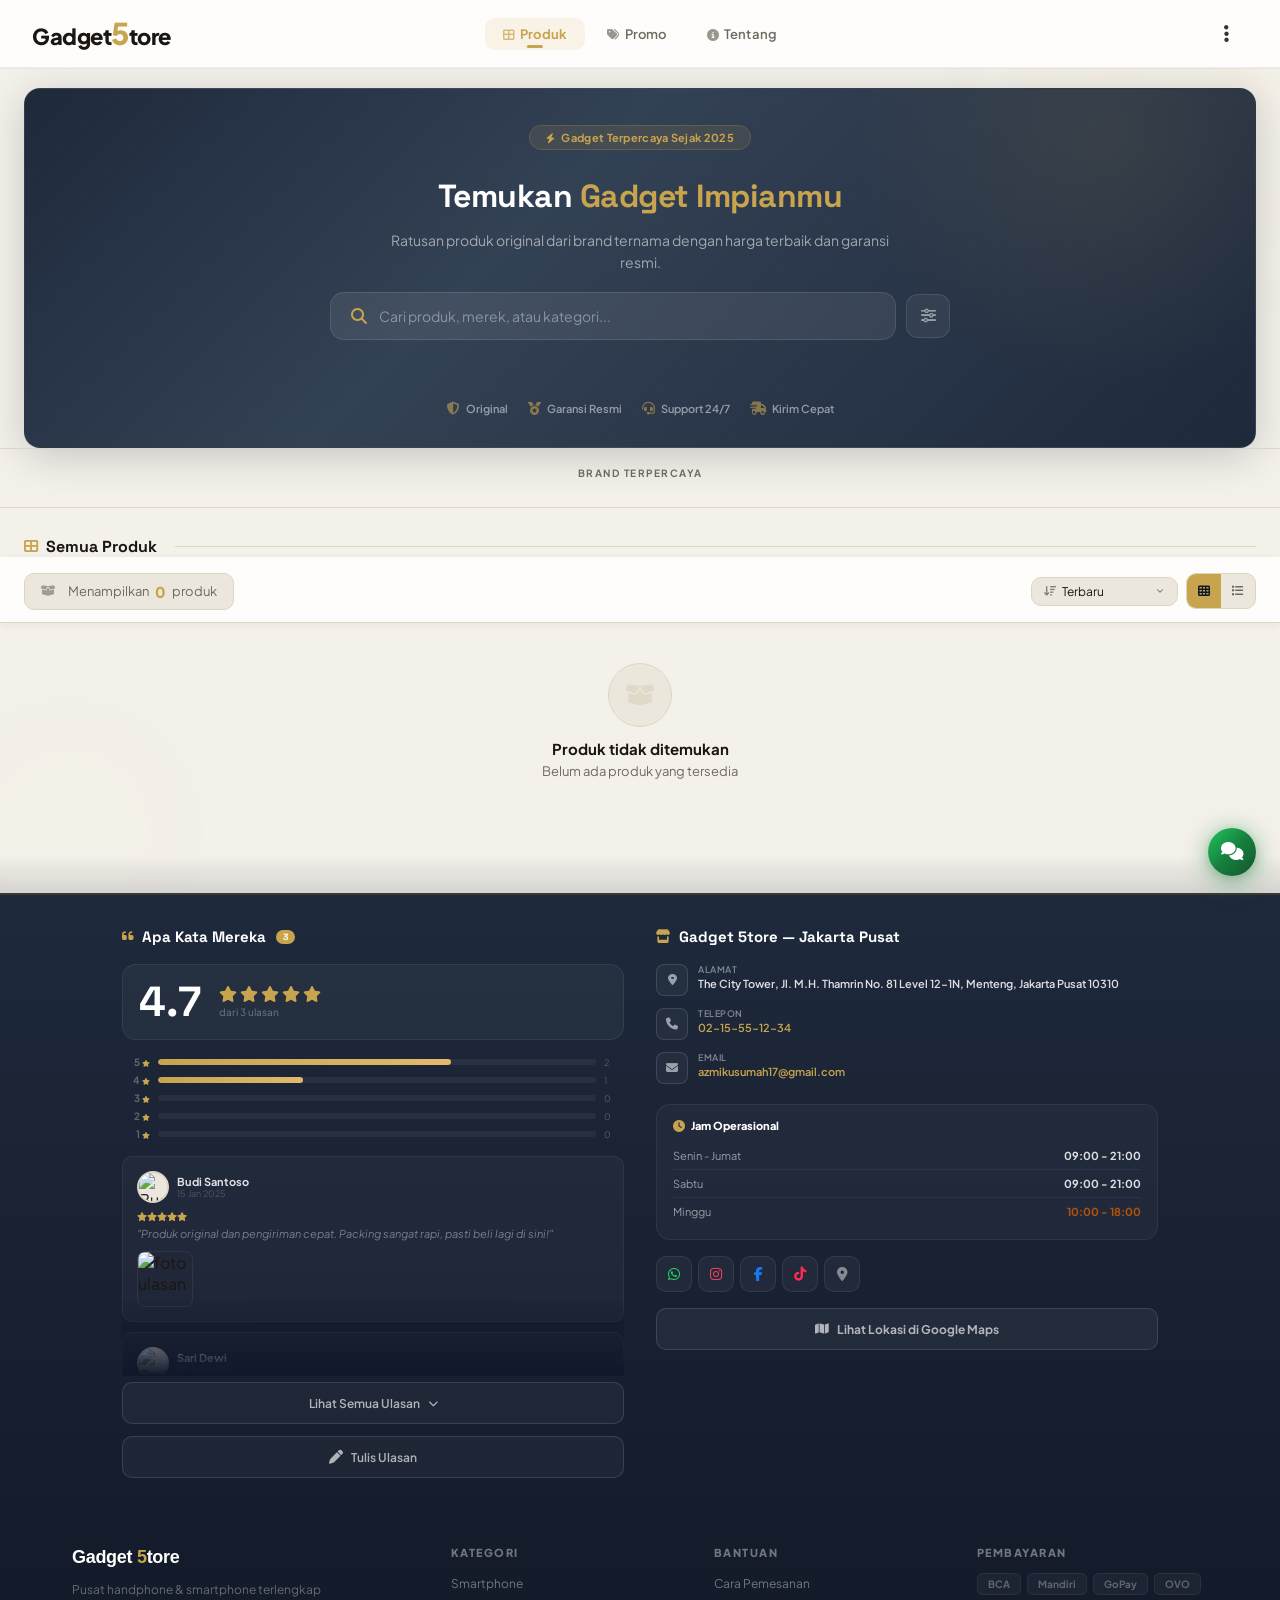
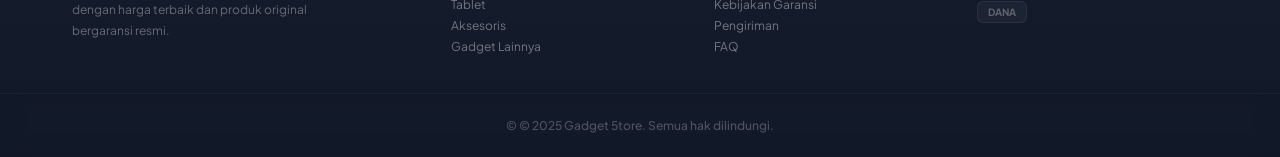
==== commit f8fb476f: "Add files via upload" ====
--- a/index.html
+++ b/index.html
@@ -6,18 +6,18 @@
   <meta name="description" content="5ive Store - Pusat handphone & smartphone terlengkap. Harga terbaik, produk original, Jakarta Pusat.">
   <title>Gadget 5tore - Pusat Handphone & Smartphone</title>
   <link rel="icon" href="data:image/svg+xml,%3Csvg xmlns='http://www.w3.org/2000/svg' viewBox='0 0 100 100'%3E%3Ctext y='.9em' font-size='90' font-weight='900' fill='%23D9503F'%3E5%3C/text%3E%3C/svg%3E">
-  <link href="https://fonts.googleapis.com/css2?family=DM+Sans:ital,opsz,wght@0,9..40,300;0,9..40,400;0,9..40,500;0,9..40,600;0,9..40,700;0,9..40,800;1,9..40,400&family=Sora:wght@300;400;500;600;700;800&display=swap" rel="stylesheet">
+  <link href="https://fonts.googleapis.com/css2?family=Plus+Jakarta+Sans:wght@300;400;500;600;700;800;900&family=Space+Grotesk:wght@400;500;600;700&display=swap" rel="stylesheet">
   <link href="https://cdnjs.cloudflare.com/ajax/libs/font-awesome/6.4.0/css/all.min.css" rel="stylesheet">
   <link rel="stylesheet" href="https://cdnjs.cloudflare.com/ajax/libs/cropperjs/1.6.2/cropper.min.css">
   <script src="https://cdn.jsdelivr.net/npm/@supabase/supabase-js@2"></script>
   <script src="https://cdnjs.cloudflare.com/ajax/libs/cropperjs/1.6.2/cropper.min.js"></script>
-  <link rel="stylesheet" href="css/style.css?v=20260710d">
+  <link rel="stylesheet" href="css/style.css?v=20260710k">
   <link rel="stylesheet" href="css/style-dark.css">
-  <link rel="stylesheet" href="css/style-responsive.css?v=20260710d">
-  <link rel="stylesheet" href="css/extracted-styles.css?v=20260710d">
+  <link rel="stylesheet" href="css/style-responsive.css?v=20260710b">
+  <link rel="stylesheet" href="css/extracted-styles.css?v=20260710b">
   <link rel="stylesheet" href="css/presence.css">
-  <link rel="stylesheet" href="css/live-chat.css">
-  <link rel="stylesheet" href="css/g5-ai.css?v=20260710c">
+  <link rel="stylesheet" href="css/live-chat.css?v=20260710e">
+  <link rel="stylesheet" href="css/g5-ai.css?v=20260710i">
 </head>
 <body>
 <noscript>
@@ -206,7 +206,7 @@
         </div>
       </div>
     </div>
-    <div class="footer-bottom">&copy; <span class="footer-year">2025</span> <span class="footer-store-name">Gadget 5tore</span>. Semua hak dilindungi.</div>
+    <div class="footer-bottom" id="footerBottom"></div>
   </div>
 </div>
 
@@ -378,12 +378,12 @@
 
 <script src="js/state.js"></script>
 <script src="js/app-data.js"></script>
-<script src="js/app.js?v=20260620b"></script>
+<script src="js/app.js?v=20260710k"></script>
 <script src="js/event-handlers.js?v=20260620b"></script>
 <script src="js/hidden-access.js?v=20260620b"></script>
 <script src="js/presence.js"></script>
 <script src="js/live-chat.js"></script>
 <script src="https://cdn.jsdelivr.net/npm/marked/marked.min.js"></script>
-<script src="js/g5-ai.js"></script>
+<script src="js/g5-ai.js?v=20260710i"></script>
 </body>
 </html>
--- a/css/style.css
+++ b/css/style.css
@@ -1,8 +1,8 @@
 @property --angle{syntax:'<angle>';initial-value:0deg;inherits:false}
-:root{ --bg:#F4F1EA; --bg2:#FFFFFF; --bg3:#ECE7DC; --border:#DCD5C3; --border2:#C9C0A8; --fg:#1B1611; --fg2:#38322A; --muted:#6E6A5E; --accent:#C8A44E; --accent-dark:#8E6D1E; --accent-dim:rgba(var(--accent-rgb),0.12); --accent-soft:#F8F1DF; --danger:#B91C1C; --warning:#B45309; --info:#1D4ED8; --wa:#15803D; --success:#15803D; --success-rgb:21,128,61; --gold:var(--accent); --navy:#1B1611; --sh-sm:0 1px 3px rgba(60,40,10,0.04); --sh-md:0 4px 16px rgba(60,40,10,0.06); --sh-lg:0 8px 24px rgba(60,40,10,0.08); --sh-xl:0 12px 32px rgba(60,40,10,0.10); --radius:16px; --radius-sm:10px; --ease:cubic-bezier(.25,.8,.25,1); --glass:rgba(255,255,255,0.85); --glass2:rgba(255,255,255,0.92); --danger-rgb:185,28,28; --warning-rgb:180,83,9; --info-rgb:29,78,216; --accent-rgb:200,164,78; --gold-rgb:var(--accent-rgb); --max-w:1240px }
+:root{ --bg:#F4F1EA; --bg2:#FFFFFF; --bg3:#ECE7DC; --border:#DCD5C3; --border2:#C9C0A8; --fg:#1B1611; --fg2:#38322A; --muted:#6E6A5E; --accent:#C8A44E; --accent-dark:#8E6D1E; --accent-dim:rgba(var(--accent-rgb),0.12); --accent-soft:#F8F1DF; --danger:#B91C1C; --warning:#B45309; --info:#1D4ED8; --wa:#15803D; --success:#15803D; --success-rgb:21,128,61; --gold:var(--accent); --navy:#1B1611; --sh-sm:0 2px 8px rgba(60,40,10,0.06); --sh-md:0 4px 18px rgba(60,40,10,0.08); --sh-lg:0 10px 32px rgba(60,40,10,0.10); --sh-xl:0 16px 48px rgba(60,40,10,0.14); --radius:16px; --radius-sm:10px; --ease:cubic-bezier(.25,.8,.25,1); --glass:rgba(255,255,255,0.85); --glass2:rgba(255,255,255,0.92); --danger-rgb:185,28,28; --warning-rgb:180,83,9; --info-rgb:29,78,216; --accent-rgb:200,164,78; --gold-rgb:var(--accent-rgb); --max-w:1240px }
 *{margin:0;padding:0;box-sizing:border-box}
 ::selection{background:var(--accent);color:#fff}
-body{font-family:'DM Sans',sans-serif;background:var(--bg);color:var(--fg);min-height:100vh;overflow-x:hidden;-webkit-tap-highlight-color:transparent;line-height:1.6;-webkit-font-smoothing:antialiased;-moz-osx-font-smoothing:grayscale}
+body{font-family:'Plus Jakarta Sans',sans-serif;background:var(--bg);color:var(--fg);min-height:100vh;overflow-x:hidden;-webkit-tap-highlight-color:transparent}
 ::-webkit-scrollbar{width:5px;height:5px}
 ::-webkit-scrollbar-track{background:transparent}
 ::-webkit-scrollbar-thumb{background:var(--border);border-radius:3px}
@@ -15,7 +15,7 @@
 #ptcCanvas{position:absolute;inset:0;width:100%;height:100%;opacity:0;transition:opacity .5s}
 .loading-overlay{position:fixed;inset:0;background:var(--bg);z-index:9999;display:flex;align-items:center;justify-content:center;flex-direction:column;gap:32px;padding:24px;transition:opacity .5s,visibility .5s}
 .loading-overlay.hide{opacity:0;visibility:hidden;pointer-events:none}
-.loading-logo{width:64px;height:64px;background:linear-gradient(135deg,var(--accent),#7c3aed);border-radius:16px;display:flex;align-items:center;justify-content:center;font-family:'Sora',sans-serif;font-size:28px;font-weight:700;color:#fff;animation:logoPulse 2s ease-in-out infinite;box-shadow:0 0 40px var(--accent-dim)}
+.loading-logo{width:64px;height:64px;background:linear-gradient(135deg,var(--accent),#7c3aed);border-radius:16px;display:flex;align-items:center;justify-content:center;font-family:'Space Grotesk',sans-serif;font-size:28px;font-weight:700;color:#fff;animation:logoPulse 2s ease-in-out infinite;box-shadow:0 0 40px var(--accent-dim)}
 @keyframes logoPulse{0%,100%{transform:scale(1);box-shadow:0 0 40px var(--accent-dim)}50%{transform:scale(1.05);box-shadow:0 0 60px var(--accent-dim)}}
 .skeleton-grid{display:grid;grid-template-columns:repeat(3,1fr);gap:16px;width:100%;max-width:900px}
 .sk-card{background:var(--bg2);border:1px solid var(--border);border-radius:var(--radius);overflow:hidden}
@@ -62,7 +62,7 @@
 .view{display:none;position:relative;z-index:1}
 .view.active{display:block;animation:pageIn .45s cubic-bezier(.22,.61,.36,1)}
 @keyframes pageIn{from{opacity:0;transform:translateY(20px) scale(.98)}to{opacity:1;transform:translateY(0) scale(1)}}
-.search-row{padding:20px 32px;border-bottom:1px solid var(--border);background:var(--glass);backdrop-filter:blur(10px)}
+.search-row{padding:16px 24px;border-bottom:1px solid var(--border);background:var(--glass);backdrop-filter:blur(10px)}
 .search-bar{display:flex;align-items:center;background:var(--bg2);border:1.5px solid var(--border);border-radius:14px;padding:0 20px;gap:12px;transition:all .3s;max-width:620px;box-shadow:var(--sh-sm)}
 .search-bar:focus-within{border-color:var(--accent);box-shadow:0 0 0 4px var(--accent-dim),var(--sh-md)}
 .search-bar i{color:var(--accent);font-size:16px;flex-shrink:0}
@@ -73,9 +73,9 @@
 .btn-filter-toggle.active{background:var(--accent);border-color:var(--accent);color:#fff}
 .filter-panel{max-height:0;overflow:hidden;transition:max-height .5s cubic-bezier(.4,0,.2,1);background:var(--glass);backdrop-filter:blur(16px);border-bottom:1px solid var(--border);box-shadow:var(--sh-md)}
 .filter-panel.open{max-height:600px}
-.filter-panel-inner{padding:0 32px 24px}
+.filter-panel-inner{padding:0 24px 20px}
 .filter-panel-head{display:flex;align-items:center;justify-content:space-between;padding:16px 0 12px;border-bottom:1px solid var(--border);margin-bottom:16px}
-.filter-panel-head h3{font-family:'Sora',sans-serif;font-size:15px;font-weight:700;color:var(--fg);display:flex;align-items:center;gap:8px}
+.filter-panel-head h3{font-family:'Space Grotesk',sans-serif;font-size:15px;font-weight:700;color:var(--fg);display:flex;align-items:center;gap:8px}
 .filter-panel-head h3 i{color:var(--accent)}
 .btn-close-panel{background:none;border:none;width:36px;height:36px;border-radius:10px;display:flex;align-items:center;justify-content:center;color:var(--muted);font-size:16px;cursor:pointer;transition:all .2s}
 .btn-close-panel:hover{background:var(--accent-dim);color:var(--accent)}
@@ -83,7 +83,7 @@
 .filter-section-row{display:flex;flex-direction:column;gap:8px}
 .filter-label{font-size:11px;font-weight:700;color:var(--muted);text-transform:uppercase;letter-spacing:.5px}
 .filter-row{display:flex;align-items:center;gap:8px;flex-wrap:wrap}
-.cat-chip{padding:8px 20px;border-radius:50px;border:1px solid var(--border);background:var(--bg2);color:var(--muted);font-family:inherit;font-size:13px;font-weight:600;cursor:pointer;transition:all .25s;user-select:none;white-space:nowrap;min-height:38px;display:inline-flex;align-items:center;justify-content:center;letter-spacing:.2px}
+.cat-chip{padding:9px 22px;border-radius:50px;border:1.5px solid var(--border);background:var(--bg2);color:var(--muted);font-family:inherit;font-size:13px;font-weight:600;cursor:pointer;transition:all .25s;user-select:none;white-space:nowrap;min-height:40px;display:inline-flex;align-items:center;justify-content:center;letter-spacing:.2px}
 .cat-chip:hover{border-color:var(--accent);color:var(--accent);background:var(--accent-soft);transform:translateY(-1px)}
 .cat-chip.active{background:var(--accent);border-color:var(--accent);color:#fff;box-shadow:0 4px 14px var(--accent-dim);transform:translateY(-1px)}
 .filter-select,.filter-input{padding:9px 14px;background:var(--bg2);border:1.5px solid var(--border);border-radius:10px;color:var(--fg);font-family:inherit;font-size:13px;outline:none;transition:all .3s var(--ease);min-height:40px;box-shadow:0 1px 3px rgba(0,0,0,.03)}
@@ -92,7 +92,7 @@
 .filter-input::placeholder{color:var(--muted)}
 .price-range-inputs{display:flex;align-items:center;gap:8px}
 .price-range-inputs span{color:var(--muted)}
-.promo-section{padding:20px 32px 0;display:flex;flex-direction:column;gap:12px}
+.promo-section{padding:18px 24px 0;display:flex;flex-direction:column;gap:10px}
 .promo-section .promo-card{border-radius:var(--radius);overflow:hidden;position:relative;min-height:110px;transition:transform .3s var(--ease),box-shadow .3s var(--ease)}
 .promo-section .promo-card:hover{transform:translateY(-3px);box-shadow:0 8px 30px rgba(0,0,0,.12)}
 .promo-card-img{background-size:cover;background-position:center;min-height:110px;display:flex;align-items:flex-end;position:relative}
@@ -107,9 +107,9 @@
 .promo-card:not(.has-img) .promo-card-body{background:transparent;padding:28px 24px}
 .promo-card-body{width:100%;padding:20px 24px;color:#fff;position:relative;z-index:1}
 .promo-card-body .promo-icon{font-size:28px;margin-bottom:8px;display:block;opacity:.85}
-.promo-card-body h3{font-family:'Sora',sans-serif;font-size:18px;font-weight:800;margin-bottom:6px;letter-spacing:-.3px}
+.promo-card-body h3{font-family:'Space Grotesk',sans-serif;font-size:18px;font-weight:800;margin-bottom:6px;letter-spacing:-.3px}
 .promo-card-body p{font-size:13px;opacity:.85;line-height:1.5;max-width:400px}
-.cat-featured-grid{display:grid;grid-template-columns:1fr 1fr;gap:20px;padding:24px 32px 0}
+.cat-featured-grid{display:grid;grid-template-columns:1fr 1fr;gap:16px;padding:20px 24px 0}
 .cat-featured-col{min-width:0}
 .section-head{display:flex;align-items:center;justify-content:space-between;margin-bottom:12px}
 .section-cards{display:flex;flex-wrap:nowrap;overflow-x:auto;overflow-y:hidden;gap:10px;scrollbar-width:none}
@@ -122,7 +122,7 @@
 .see-all-btn{display:inline-flex;align-items:center;gap:4px;padding:6px 14px;border-radius:20px;border:1.5px solid var(--border2);background:transparent;color:var(--fg2);font-family:inherit;font-size:11px;font-weight:700;cursor:pointer;transition:all .2s var(--ease);white-space:nowrap}
 .see-all-btn:hover{border-color:var(--fg);background:var(--bg3)}
 .see-all-btn i{font-size:10px}
-.explore-section{padding:24px 32px 0}
+.explore-section{padding:20px 24px 0}
 .explore-tabs{display:flex;gap:6px;margin-bottom:16px;overflow-x:auto;scrollbar-width:none;padding-bottom:2px}
 .explore-tabs::-webkit-scrollbar{display:none}
 .explore-tab{display:inline-flex;align-items:center;gap:7px;padding:9px 18px;border-radius:24px;border:1.5px solid var(--border);background:var(--bg2);color:var(--muted);font-family:inherit;font-size:12px;font-weight:700;cursor:pointer;transition:all .3s var(--ease);white-space:nowrap;flex-shrink:0;position:relative;overflow:hidden}
@@ -139,18 +139,18 @@
 .explore-fade{animation:exploreFade .35s var(--ease) both}
 @keyframes exploreFade{from{opacity:0;transform:translateY(8px)}to{opacity:1;transform:translateY(0)}}
 .explore-head{display:flex;align-items:center;justify-content:space-between;margin-bottom:12px}
-.explore-head-left{display:flex;align-items:center;gap:10px;font-family:'Sora',sans-serif;font-size:15px;font-weight:700;color:var(--fg)}
+.explore-head-left{display:flex;align-items:center;gap:10px;font-family:'Space Grotesk',sans-serif;font-size:15px;font-weight:700;color:var(--fg)}
 .explore-head-left i{color:var(--accent)}
-.featured-section{padding:36px 32px 0}
-.featured-head{display:flex;align-items:center;gap:10px;margin-bottom:16px;font-family:'Sora',sans-serif;font-size:15px;font-weight:700;color:var(--fg)}
+.featured-section{padding:28px 24px 0}
+.featured-head{display:flex;align-items:center;gap:10px;margin-bottom:16px;font-family:'Space Grotesk',sans-serif;font-size:15px;font-weight:700;color:var(--fg)}
 .featured-head i{color:var(--accent)}
-.featured-scroll{display:flex;gap:20px;overflow-x:auto;padding-bottom:12px}
+.featured-scroll{display:flex;gap:14px;overflow-x:auto;padding-bottom:12px}
 .featured-scroll::-webkit-scrollbar{height:3px}
 .featured-scroll::-webkit-scrollbar-thumb{background:var(--border);border-radius:2px}
-.fcard{min-width:200px;max-width:200px;background:var(--bg2);border:none;border-radius:var(--radius);overflow:hidden;cursor:pointer;transition:all .4s var(--ease);flex-shrink:0;position:relative;box-shadow:var(--sh-sm)}
+.fcard{min-width:200px;max-width:200px;background:var(--bg2);border:1px solid var(--border);border-radius:var(--radius);overflow:hidden;cursor:pointer;transition:all .4s var(--ease);flex-shrink:0;position:relative;box-shadow:var(--sh-sm)}
 .fcard::before{content:'';position:absolute;inset:-2px;border-radius:calc(var(--radius) + 2px);background:conic-gradient(from var(--angle),transparent 30%,var(--accent),transparent 50%,var(--navy),transparent 70%);z-index:-1;animation:rotBorder 4s linear infinite;opacity:0;transition:opacity .4s}
 .fcard:hover::before{opacity:1}
-.fcard:hover{box-shadow:var(--sh-md)}
+.fcard:hover{box-shadow:0 16px 40px rgba(var(--accent-rgb),.15)}
 @keyframes rotBorder{to{--angle:360deg}}
 .fcard-img-wrap{position:relative;overflow:hidden}
 .fcard-img{width:100%;aspect-ratio:4/5;object-fit:cover;background:var(--bg3);display:block;transition:transform .6s var(--ease)}
@@ -159,14 +159,14 @@
 .fcard-brand{font-size:9px;font-weight:700;text-transform:uppercase;letter-spacing:1px;color:var(--accent);margin-bottom:3px;display:flex;align-items:center;gap:4px;min-height:16px}
 .fcard-brand img,.fcard-brand i{flex-shrink:0}
 .fcard-title{font-size:12px;font-weight:700;margin-bottom:6px;line-height:1.3;white-space:nowrap;overflow:hidden;text-overflow:ellipsis;color:var(--fg)}
-.fcard-price{font-family:'Sora',sans-serif;font-size:14px;font-weight:800;color:#1e3a5f}
-.newest-section{padding:8px 32px 24px}
+.fcard-price{font-family:'Space Grotesk',sans-serif;font-size:14px;font-weight:800;color:#1e3a5f}
+.newest-section{padding:4px 24px 20px}
 .newest-section .featured-head i{color:var(--info)}
-.cat-section-head{padding:36px 32px 0;display:flex;align-items:center;gap:10px}
-.cat-section-head h2{font-family:'Sora',sans-serif;font-size:16px;font-weight:700;color:var(--fg);display:flex;align-items:center;gap:8px;margin:0}
+.cat-section-head{padding:28px 24px 0;display:flex;align-items:center;gap:10px}
+.cat-section-head h2{font-family:'Space Grotesk',sans-serif;font-size:16px;font-weight:700;color:var(--fg);display:flex;align-items:center;gap:8px;margin:0}
 .cat-section-head h2 i{color:var(--accent);font-size:14px}
 .cat-section-head .cat-section-line{flex:1;height:1px;background:var(--border);margin-left:8px}
-.cat-bar{display:flex;justify-content:space-between;align-items:center;padding:20px 32px 16px;gap:12px;position:sticky;top:68px;z-index:50;background:var(--glass);backdrop-filter:blur(20px) saturate(1.4);-webkit-backdrop-filter:blur(20px) saturate(1.4);border-bottom:1px solid var(--border);box-shadow:var(--sh-sm);transition:box-shadow .3s}
+.cat-bar{display:flex;justify-content:space-between;align-items:center;padding:16px 24px 12px;gap:12px;position:sticky;top:68px;z-index:50;background:var(--glass);backdrop-filter:blur(20px) saturate(1.4);-webkit-backdrop-filter:blur(20px) saturate(1.4);border-bottom:1px solid var(--border);box-shadow:var(--sh-sm);transition:box-shadow .3s}
 .cat-count{font-size:13px;color:var(--muted);display:flex;align-items:center;background:var(--bg3);padding:8px 16px;border-radius:10px;border:1px solid var(--border);gap:6px;white-space:nowrap}
 .cat-count strong{color:var(--accent);font-weight:800;font-size:15px}
 .cat-controls{display:flex;align-items:center;gap:8px}
@@ -179,7 +179,7 @@
 .view-toggle-btn.active{background:var(--accent);color:#0F172A}
 .products-grid.list-view{grid-template-columns:1fr;gap:8px}
 .products-grid.list-view .pcard{display:grid;grid-template-columns:88px 1fr auto;align-items:center;border-radius:var(--radius);padding:0}
-.products-grid.list-view .pcard:hover{transform:translateY(-2px);box-shadow:var(--sh-md)}
+.products-grid.list-view .pcard:hover{transform:translateY(-2px);box-shadow:0 8px 24px rgba(var(--accent-rgb),.12),0 0 0 1px var(--accent)}
 .products-grid.list-view .pcard-img{aspect-ratio:1/1;height:88px;width:88px}
 .products-grid.list-view .pcard-img-wrap{border-radius:var(--radius) 0 0 var(--radius);height:88px}
 .products-grid.list-view .pcard-qv{width:26px;height:26px;font-size:8px}
@@ -196,20 +196,20 @@
 .products-grid.list-view .price-from{font-size:9px}
 .products-grid.list-view .pcard-stock{font-size:9px}
 .products-grid.list-view .featured-badge{display:none}
-.products-grid{display:grid;grid-template-columns:repeat(4,1fr);gap:24px;padding:0 32px 56px}
-.pcard{background:var(--bg2);border:none;border-radius:var(--radius);overflow:hidden;transition:all .4s var(--ease);cursor:pointer;box-shadow:var(--sh-sm);position:relative;opacity:0;transform:translateY(16px);animation:cardIn .5s ease forwards}
+.products-grid{display:grid;grid-template-columns:repeat(4,1fr);gap:18px;padding:0 24px 40px}
+.pcard{background:var(--bg2);border:1px solid var(--border);border-radius:var(--radius);overflow:hidden;transition:all .4s var(--ease);cursor:pointer;box-shadow:var(--sh-sm),0 0 0 0.5px rgba(0,0,0,.04);position:relative;opacity:0;transform:translateY(16px);animation:cardIn .5s ease forwards}
 @keyframes cardIn{to{opacity:1;transform:translateY(0)}}
-.pcard:hover{transform:translateY(-4px);box-shadow:var(--sh-md)}
+.pcard:hover{transform:translateY(-5px) scale(1.005);border-color:var(--accent);box-shadow:0 16px 48px rgba(var(--accent-rgb),.15),0 0 0 1px var(--accent)}
 .pcard-img-wrap{position:relative;overflow:hidden}
 .pcard-img{width:100%;aspect-ratio:1/1;object-fit:cover;background:var(--bg3);display:block;transition:transform .6s var(--ease)}
 .pcard:hover .pcard-img{transform:scale(1.03)}
-.pcard-body{padding:14px 16px 16px;display:flex;flex-direction:column;gap:6px}
+.pcard-body{padding:12px 14px 14px;display:flex;flex-direction:column;gap:6px}
 .pcard-brand{font-size:9px;font-weight:700;text-transform:uppercase;letter-spacing:.8px;color:var(--accent);display:flex;align-items:center;gap:4px;min-height:16px;opacity:.85}
 .pcard-brand img,.pcard-brand i{flex-shrink:0}
 .pcard-title{font-size:12.5px;line-height:1.35;color:var(--fg);display:-webkit-box;-webkit-box-orient:vertical;overflow:hidden;-webkit-line-clamp:2;line-clamp:2;font-weight:600;margin-top:-2px}
 .pcard-price-area{margin-top:2px}
 .price-from{font-size:8px;color:var(--muted);font-weight:600;text-transform:uppercase;letter-spacing:.3px;margin-bottom:1px}
-.pcard-price,.price-range{font-family:'Sora',sans-serif;font-size:20px;font-weight:900;color:#1e3a5f;line-height:1.2}
+.pcard-price,.price-range{font-family:'Space Grotesk',sans-serif;font-size:20px;font-weight:900;color:#1e3a5f;line-height:1.2}
 .price-sep{font-weight:400;opacity:.5}
 .pcard-specs{display:flex;flex-wrap:wrap;gap:3px;margin-top:2px}
 .spec-tag{background:var(--bg);padding:2px 6px;border-radius:4px;font-size:7.5px;color:#1e3a5f;border:1px solid rgba(30,58,95,.15);line-height:1.4}
@@ -222,13 +222,13 @@
 .var-price{color:var(--accent);font-weight:700;font-size:7px}
 .pcard-stock-row{display:flex;align-items:center;gap:5px;margin-top:auto;padding-top:4px}
 .stock-dot{width:6px;height:6px;border-radius:50%;flex-shrink:0}
-.stock-dot.stock-ok{background:#16a34a}
-.stock-dot.stock-low{background:#d97706}
-.stock-dot.stock-out{background:#dc2626}
+.stock-dot.stock-ok{background:#16a34a;box-shadow:0 0 6px rgba(22,163,74,.3)}
+.stock-dot.stock-low{background:#d97706;box-shadow:0 0 6px rgba(217,119,6,.3)}
+.stock-dot.stock-out{background:#dc2626;box-shadow:0 0 6px rgba(220,38,38,.3)}
 .stock-text{font-size:8px;color:var(--muted);font-weight:500}
 .img-indicator{position:absolute;bottom:8px;right:8px;background:rgba(0,0,0,.7);backdrop-filter:blur(6px);color:#fff;font-size:7px;font-weight:700;padding:3px 8px;border-radius:6px}
 .oos-badge{position:absolute;top:8px;right:8px;background:var(--danger);color:#fff;font-size:7px;font-weight:700;padding:3px 8px;border-radius:6px}
-.featured-badge{position:absolute;top:10px;left:10px;background:var(--accent);color:#fff;font-size:7px;font-weight:700;padding:3px 10px;border-radius:20px;z-index:3;letter-spacing:.5px;text-transform:uppercase}
+.featured-badge{position:absolute;top:8px;left:8px;background:linear-gradient(135deg,var(--accent),#7c3aed);color:#fff;font-size:8px;font-weight:700;padding:4px 10px;border-radius:6px;box-shadow:0 2px 8px rgba(124,58,237,.35);z-index:3;letter-spacing:.5px;backdrop-filter:blur(4px);white-space:nowrap}
 .featured-badge i{display:none}
 .var-tags{display:flex;flex-wrap:wrap;gap:4px;margin-top:6px}
 .var-tag{padding:2px 8px;border-radius:6px;font-size:9px;font-weight:600;background:var(--bg);border:1px solid var(--border);color:var(--muted)}
@@ -246,21 +246,23 @@
 .pcard-action-btn:hover{background:var(--accent);color:#000;transform:scale(1.1)}
 .pcard-action-btn.wishlisted{color:#ef4444}
 .pcard-action-btn.wishlisted:hover{color:#dc2626}
-.pcard-img-wrap{background:#F0EFE9}
-.fcard-img-wrap{background:#F0EFE9}
-.cat-pagination{display:flex;align-items:center;justify-content:center;gap:5px;padding:8px 32px 56px;flex-wrap:wrap}
+.pcard{border-color:var(--border2);box-shadow:var(--sh-sm),0 0 0 0.5px rgba(0,0,0,.06)}
+.pcard:hover{box-shadow:0 16px 48px rgba(var(--accent-rgb),.15),0 0 0 1px var(--accent)}
+.pcard-img-wrap{background:#F0EFE9;border-bottom:1px solid var(--border)}
+.fcard-img-wrap{background:#F0EFE9;border-bottom:1px solid var(--border)}
+.cat-pagination{display:flex;align-items:center;justify-content:center;gap:5px;padding:8px 24px 40px;flex-wrap:wrap}
 .pg-btn{min-width:40px;height:40px;border-radius:10px;border:1.5px solid var(--border);background:var(--bg2);color:var(--muted);font-family:inherit;font-size:12px;font-weight:600;cursor:pointer;display:flex;align-items:center;justify-content:center;transition:all .2s;padding:0 6px}
 .pg-btn:hover:not(:disabled):not(.active){border-color:var(--accent);color:var(--accent);background:var(--accent-soft);transform:translateY(-1px)}
 .pg-btn.active{background:var(--accent);border-color:var(--accent);color:#fff;box-shadow:0 4px 14px var(--accent-dim);transform:translateY(-1px)}
 .pg-btn:disabled{opacity:.3;cursor:not-allowed}
 .pg-dots{color:var(--muted);font-size:13px;padding:0 2px}
 .discount-badge{position:absolute;top:8px;left:8px;background:var(--danger);color:#fff;font-size:8px;font-weight:800;padding:3px 8px;border-radius:6px;letter-spacing:.3px;z-index:2;text-transform:uppercase;line-height:1.3}
-.price-original{font-size:11px;color:var(--muted);text-decoration:line-through;font-weight:500;margin-bottom:2px;font-family:'Sora',sans-serif}
-.price-discounted{font-family:'Sora',sans-serif;font-size:20px;font-weight:900;color:var(--danger);text-shadow:0 1px 4px rgba(220,38,38,.15);line-height:1.2}
+.price-original{font-size:11px;color:var(--muted);text-decoration:line-through;font-weight:500;margin-bottom:2px;font-family:'Space Grotesk',sans-serif}
+.price-discounted{font-family:'Space Grotesk',sans-serif;font-size:20px;font-weight:900;color:var(--danger);text-shadow:0 1px 4px rgba(220,38,38,.15);line-height:1.2}
 .fcard .discount-badge{top:6px;left:6px;font-size:7px;padding:2px 6px;border-radius:5px}
 .fcard .price-original{font-size:9px;margin-bottom:1px}
 .fcard .price-discounted{font-size:14px;font-weight:800}
-.hero-banner{position:relative;background:linear-gradient(135deg,#0F172A 0%,#1E293B 50%,#0F172A 100%);padding:44px 48px;margin:24px 32px;border-radius:20px;overflow:hidden;display:flex;align-items:center;animation:pageIn .5s var(--ease);border:1px solid rgba(255,255,255,.06)}
+.hero-banner{position:relative;background:linear-gradient(135deg,#0F172A 0%,#1E293B 50%,#0F172A 100%);padding:40px 44px;margin:20px 24px;border-radius:20px;overflow:hidden;display:flex;align-items:center;animation:pageIn .5s var(--ease);border:1px solid rgba(255,255,255,.06)}
 .hero-banner::before{content:'';position:absolute;width:400px;height:400px;background:radial-gradient(circle,rgba(var(--accent-rgb),0.3),transparent 70%);border-radius:50%;top:-120px;right:-70px;animation:heroFloat 7s ease-in-out infinite}
 .hero-banner::after{content:'';position:absolute;width:180px;height:180px;background:radial-gradient(circle,rgba(255,255,255,0.05),transparent 70%);border-radius:50%;bottom:-40px;right:220px;animation:heroFloat 9s ease-in-out infinite reverse}
 @keyframes heroFloat{0%,100%{transform:translate(0,0) scale(1)}50%{transform:translate(-15px,15px) scale(1.05)}}
@@ -268,7 +270,7 @@
 @keyframes heroShimmer{0%{background-position:250% 0}50%{background-position:-50% 0}100%{background-position:250% 0}}
 .hero-content{flex:1;color:#fff;position:relative;z-index:2}
 .hero-badge{display:inline-flex;align-items:center;gap:6px;background:rgba(var(--accent-rgb),.15);backdrop-filter:blur(8px);padding:6px 16px;border-radius:50px;font-size:11px;font-weight:700;margin-bottom:14px;letter-spacing:.5px;border:1px solid rgba(var(--accent-rgb),.2);color:var(--accent)}
-.hero-title{font-family:'Sora',sans-serif;font-size:26px;font-weight:900;letter-spacing:-.5px;margin-bottom:8px;line-height:1.15;background:linear-gradient(to right,#fff,#cbdcd8);-webkit-background-clip:text;-webkit-text-fill-color:transparent;background-clip:text;text-shadow:0 2px 20px rgba(0,0,0,.3)}
+.hero-title{font-family:'Space Grotesk',sans-serif;font-size:26px;font-weight:900;letter-spacing:-.5px;margin-bottom:8px;line-height:1.15;background:linear-gradient(to right,#fff,#cbdcd8);-webkit-background-clip:text;-webkit-text-fill-color:transparent;background-clip:text;text-shadow:0 2px 20px rgba(0,0,0,.3)}
 .hero-sub{font-size:13px;color:rgba(255,255,255,.72);max-width:460px;line-height:1.6}
 .hero-close{position:absolute;top:14px;right:14px;width:34px;height:34px;border-radius:10px;border:none;background:rgba(255,255,255,.1);backdrop-filter:blur(4px);color:rgba(255,255,255,.5);cursor:pointer;display:flex;align-items:center;justify-content:center;font-size:12px;transition:all .2s;z-index:3}
 .hero-close:hover{background:rgba(255,255,255,.2);color:#fff;transform:rotate(90deg)}
@@ -282,7 +284,7 @@
 .qv-cat{font-size:9px;font-weight:700;text-transform:uppercase;letter-spacing:1px;color:var(--info);margin-bottom:2px}
 .qv-brand{font-size:9px;font-weight:700;text-transform:uppercase;letter-spacing:.8px;color:var(--accent);margin-bottom:4px}
 .qv-name{font-size:14px;font-weight:800;margin-bottom:6px;color:var(--fg);line-height:1.3}
-.qv-price{font-family:'Sora',sans-serif;font-size:18px;font-weight:900;color:#1e3a5f;margin-bottom:8px}
+.qv-price{font-family:'Space Grotesk',sans-serif;font-size:18px;font-weight:900;color:#1e3a5f;margin-bottom:8px}
 .qv-stock{font-size:10px;color:var(--muted);margin-bottom:12px}
 .qv-specs{display:flex;flex-wrap:wrap;gap:5px;margin-bottom:14px}
 .qv-specs span{background:var(--bg);padding:2px 6px;border-radius:6px;font-size:9px;color:var(--muted);border:1px solid var(--border)}
@@ -329,8 +331,8 @@
 .detail-cat{font-size:9px;font-weight:800;text-transform:uppercase;letter-spacing:2px;color:#1e3a5f;display:inline-flex;align-items:center;gap:6px;padding:5px 12px;background:rgba(30,58,95,.08);border:1px solid rgba(30,58,95,.15);border-radius:6px;width:fit-content}
 .detail-brand{font-size:12px;font-weight:700;text-transform:uppercase;letter-spacing:1.5px;color:#1e3a5f;display:flex;align-items:center;gap:8px}
 .detail-brand img{height:18px}
-.detail-name{font-family:'Sora',sans-serif;font-size:24px;font-weight:900;letter-spacing:-.5px;line-height:1.2;color:var(--fg)}
-.detail-price{font-family:'Sora',sans-serif;font-size:30px;font-weight:900;color:#1e3a5f}
+.detail-name{font-family:'Space Grotesk',sans-serif;font-size:24px;font-weight:900;letter-spacing:-.5px;line-height:1.2;color:var(--fg)}
+.detail-price{font-family:'Space Grotesk',sans-serif;font-size:30px;font-weight:900;color:#1e3a5f}
 .detail-desc{color:var(--muted);font-size:13px;line-height:1.75;letter-spacing:.01em}
 .spec-table{width:100%;border-collapse:collapse;background:var(--bg);border-radius:12px;overflow:hidden;border:1px solid var(--border)}
 .spec-table tr{border-bottom:1px solid var(--border);transition:background .15s}
@@ -382,7 +384,7 @@
 .login-head{padding:36px 32px 0;text-align:center;position:relative;z-index:1}
 .login-head .lico{width:56px;height:56px;background:linear-gradient(135deg,var(--accent),#2B3B42);border-radius:16px;display:inline-flex;align-items:center;justify-content:center;color:#fff;font-size:22px;font-weight:900;margin-bottom:18px;box-shadow:0 8px 24px rgba(var(--accent-rgb),.25);animation:logoGlow 3s ease-in-out infinite}
 @keyframes logoGlow{0%,100%{box-shadow:0 8px 24px rgba(var(--accent-rgb),.25)}50%{box-shadow:0 8px 32px rgba(var(--accent-rgb),.4),0 0 60px rgba(var(--accent-rgb),.1)}}
-.login-head h2{font-family:'Sora',sans-serif;font-size:22px;font-weight:800;color:#fff;margin-bottom:6px;letter-spacing:-.3px}
+.login-head h2{font-family:'Space Grotesk',sans-serif;font-size:22px;font-weight:800;color:#fff;margin-bottom:6px;letter-spacing:-.3px}
 .login-head p{font-size:12px;color:rgba(255,255,255,.45)}
 .login-body{padding:28px 32px 32px;position:relative;z-index:1}
 .login-err{color:#fca5a5;font-size:11px;margin-top:-6px;margin-bottom:10px;display:none;background:rgba(220,38,38,.08);padding:10px 14px;border-radius:10px;border:1px solid rgba(220,38,38,.15);backdrop-filter:blur(4px)}
@@ -425,8 +427,8 @@
 .sidebar-overlay.show{display:block}
 .sidebar{width:260px;background:linear-gradient(180deg,#FFFFFF 0%,#FAF6EC 100%);border-right:1px solid var(--border);display:flex;flex-direction:column;position:fixed;top:0;left:0;height:100vh;z-index:100;overflow-y:auto;overflow-x:hidden;box-shadow:4px 0 24px rgba(60,40,10,0.06);transition:transform .3s var(--ease)}
 .side-logo{padding:22px 20px 18px;border-bottom:1px solid var(--border);display:flex;align-items:center;gap:10px}
-.side-logo .sfv{color:var(--accent-dark);font-family:'Sora',sans-serif;font-size:22px;font-weight:900;line-height:1}
-.side-logo .srest{color:var(--fg);font-family:'Sora',sans-serif;font-weight:700;font-size:16px}
+.side-logo .sfv{color:var(--accent-dark);font-family:'Space Grotesk',sans-serif;font-size:22px;font-weight:900;line-height:1}
+.side-logo .srest{color:var(--fg);font-family:'Space Grotesk',sans-serif;font-weight:700;font-size:16px}
 .side-logo .side-logo-sub{font-size:9px;color:var(--muted);font-weight:500;letter-spacing:.5px;text-transform:uppercase;margin-top:4px}
 .side-nav{padding:12px 10px;flex:1;overflow-y:auto}
 .side-nav::-webkit-scrollbar{width:3px}
@@ -444,29 +446,29 @@
 .side-foot-info{font-size:11px}
 .side-foot-info div:first-child{font-weight:600;color:var(--fg)}
 .side-foot-info div:last-child{color:var(--muted);font-size:10px}
-.dash-main{margin-left:260px;flex:1;padding:32px 36px;position:relative;z-index:1;min-height:100vh;background:var(--bg)}
+.dash-main{margin-left:260px;flex:1;padding:24px 28px;position:relative;z-index:1;min-height:100vh;background:var(--bg)}
 #dashContent{animation:fadeIn .25s ease}
 @keyframes fadeIn{from{opacity:0;transform:translateY(8px)}to{opacity:1;transform:translateY(0)}}
 .dash-top{display:flex;justify-content:space-between;align-items:center;margin-bottom:24px;flex-wrap:wrap;gap:10px;padding:12px 16px;background:var(--glass);backdrop-filter:blur(20px) saturate(1.4);-webkit-backdrop-filter:blur(20px) saturate(1.4);border:1px solid var(--border);border-radius:var(--radius);box-shadow:var(--sh-sm);position:relative;z-index:10}
-.dash-top h1{font-family:'Sora',sans-serif;font-size:20px;font-weight:800;color:var(--fg);display:flex;align-items:center;gap:10px;margin:0}
+.dash-top h1{font-family:'Space Grotesk',sans-serif;font-size:20px;font-weight:800;color:var(--fg);display:flex;align-items:center;gap:10px;margin:0}
 .dash-top h1::before{content:'';width:4px;height:22px;background:var(--accent);border-radius:2px}
 .dash-top-right{display:flex;gap:8px;flex-wrap:wrap}
 .dash-greeting{font-size:13px;color:var(--muted);margin-bottom:20px;font-weight:400}
 .dash-greeting strong{color:var(--fg);font-weight:600}
-.stats-grid{display:grid;grid-template-columns:repeat(4,1fr);gap:20px;margin-bottom:28px}
-.stat-card{background:var(--bg2);border:none;border-radius:14px;padding:20px;transition:all .3s var(--ease);box-shadow:var(--sh-sm);position:relative;overflow:hidden}
+.stats-grid{display:grid;grid-template-columns:repeat(4,1fr);gap:16px;margin-bottom:24px}
+.stat-card{background:var(--bg2);border:1px solid var(--border);border-radius:14px;padding:20px;transition:all .3s var(--ease);box-shadow:var(--sh-sm);position:relative;overflow:hidden}
 .stat-card::after{content:'';position:absolute;top:0;right:0;width:80px;height:80px;border-radius:50%;opacity:.05;transform:translate(20px,-20px);background:var(--accent)}
-.stat-card:hover{transform:translateY(-2px);box-shadow:var(--sh-md)}
+.stat-card:hover{transform:translateY(-3px);box-shadow:var(--sh-md);border-color:rgba(var(--accent-rgb),.35)}
 .stat-icon{width:40px;height:40px;border-radius:10px;display:flex;align-items:center;justify-content:center;font-size:15px;margin-bottom:12px}
 .stat-card .stat-icon{background:var(--accent-soft);color:var(--accent-dark)}
 @keyframes iconPulse{0%{transform:scale(1)}50%{transform:scale(1.08)}100%{transform:scale(1)}}
 .stat-label{font-size:10px;color:var(--muted);margin-bottom:4px;font-weight:600;text-transform:uppercase;letter-spacing:.5px}
-.stat-value{font-family:'Sora',sans-serif;font-size:22px;font-weight:800;letter-spacing:-.5px;color:var(--fg);margin-top:2px}
-.card{background:var(--bg2);border:none;border-radius:14px;overflow:hidden;box-shadow:var(--sh-sm);transition:all .3s var(--ease)}
-.card:hover{box-shadow:var(--sh-md)}
+.stat-value{font-family:'Space Grotesk',sans-serif;font-size:22px;font-weight:800;letter-spacing:-.5px;color:var(--fg);margin-top:2px}
+.card{background:var(--bg2);border:1px solid var(--border);border-radius:14px;overflow:hidden;box-shadow:var(--sh-sm);transition:all .3s var(--ease)}
+.card:hover{box-shadow:var(--sh-md);border-color:rgba(0,0,0,.08)}
 .card-head{display:flex;justify-content:space-between;align-items:center;padding:16px 20px;border-bottom:1px solid var(--border);flex-wrap:wrap;gap:8px;background:linear-gradient(180deg,var(--bg2),var(--bg))}
-.card-head h3{font-family:'Sora',sans-serif;font-size:14px;font-weight:700;color:var(--fg);display:flex;align-items:center;gap:8px}
-.card-head h3 i{color:var(--accent);font-size:13px;opacity:.7}
+.card-head h3{font-family:'Space Grotesk',sans-serif;font-size:14px;font-weight:700;color:var(--fg);display:flex;align-items:center;gap:8px}
+.card-head h3 i{color:var(--accent);font-size:13px;opacity:.6}
 .dash-grid-2col{display:grid;grid-template-columns:1fr 1fr;gap:16px;margin-top:16px}
 .quick-actions{display:grid;grid-template-columns:repeat(auto-fill,minmax(140px,1fr));gap:10px;margin-top:16px}
 .quick-action{display:flex;flex-direction:column;align-items:center;gap:8px;padding:18px 12px;background:var(--bg2);border:1px solid var(--border);border-radius:12px;cursor:pointer;transition:all .25s var(--ease);text-decoration:none;color:var(--fg)}
@@ -670,7 +672,7 @@
 .testi-photo:hover{transform:scale(1.08);box-shadow:var(--sh-md)}
 .review-form{background:var(--glass2);border:1px solid var(--border);border-radius:var(--radius);padding:20px;margin-top:16px}
 .review-form .form-input,.review-form .review-upload{background:var(--bg)!important}
-.review-form h4{font-family:'Sora',sans-serif;font-size:13px;font-weight:800;color:var(--fg);margin-bottom:14px;display:flex;align-items:center;gap:8px}
+.review-form h4{font-family:'Space Grotesk',sans-serif;font-size:13px;font-weight:800;color:var(--fg);margin-bottom:14px;display:flex;align-items:center;gap:8px}
 .review-form h4 i{color:var(--accent)}
 .star-pick{display:flex;gap:6px;margin-bottom:14px}
 .star-pick i{font-size:24px;color:var(--border);cursor:pointer;transition:color .15s,transform .15s}
@@ -716,13 +718,13 @@
 .cat-footer::before { content: ''; position: absolute; top: -40px; left: 0; right: 0; height: 40px; background: linear-gradient(transparent, rgba(30,41,59,.15)); pointer-events: none; }
 .ft-stats-bar { display: grid; grid-template-columns: repeat(4, 1fr); gap: 16px; padding: 32px 32px; background: rgba(255,255,255,.02); border-bottom: 1px solid transparent; background-image: linear-gradient(rgba(255,255,255,.04) 1px, transparent 1px); background-size: 100% 1px; background-position: bottom; background-repeat: no-repeat; padding-bottom: 33px; }
 .ft-stat-item { text-align: center; padding: 8px 0; }
-.ft-stat-val { font-family: 'Sora', sans-serif; font-size: 24px; font-weight: 900; color: #fff; letter-spacing: -.5px; }
+.ft-stat-val { font-family: 'Space Grotesk', sans-serif; font-size: 24px; font-weight: 900; color: #fff; letter-spacing: -.5px; }
 .ft-stat-label { font-size: 9px; font-weight: 700; color: rgba(255,255,255,.3); text-transform: uppercase; letter-spacing: 1px; margin-top: 4px; }
 .ft-main-grid { display: grid; grid-template-columns: 1fr 1fr; gap: 32px; padding: 32px; max-width: 1100px; margin: 0 auto; }
-.ft-section h3 { font-family: 'Sora', sans-serif; font-size: 15px; font-weight: 700; margin-bottom: 18px; display: flex; align-items: center; gap: 8px; color: #fff; }
+.ft-section h3 { font-family: 'Space Grotesk', sans-serif; font-size: 15px; font-weight: 700; margin-bottom: 18px; display: flex; align-items: center; gap: 8px; color: #fff; }
 .ft-section h3 i { color: var(--accent); font-size: 13px; }
 .ft-rating-summary { display: flex; align-items: center; gap: 18px; margin-bottom: 16px; padding: 16px; background: rgba(255,255,255,.04); border-radius: 14px; border: 1px solid rgba(255,255,255,.07); }
-.ft-rating-big { font-family: 'Sora', sans-serif; font-size: 42px; font-weight: 900; color: #fff; line-height: 1; min-width: 56px; text-align: center; }
+.ft-rating-big { font-family: 'Space Grotesk', sans-serif; font-size: 42px; font-weight: 900; color: #fff; line-height: 1; min-width: 56px; text-align: center; }
 .ft-rating-right { flex: 1; }
 .ft-stars-row { display: flex; gap: 3px; margin-bottom: 4px; }
 .ft-stars-row i { font-size: 16px; color: var(--gold); }
@@ -785,7 +787,7 @@
 .cat-chart-wrap{display:flex;align-items:center;gap:40px;padding:24px;background:var(--bg2);border:1px solid var(--border);border-radius:var(--radius);box-shadow:var(--sh-sm);flex-wrap:wrap;justify-content:center}
 .cat-donut{width:200px;height:200px;border-radius:50%;position:relative;filter:brightness(1.2) saturate(1.3) drop-shadow(0 0 25px var(--accent-dim)) drop-shadow(0 0 50px rgba(124,58,237,.1))}
 .cat-donut-hole{position:absolute;inset:28px;background:var(--bg2);border-radius:50%;display:flex;flex-direction:column;align-items:center;justify-content:center;box-shadow:inset 0 6px 20px rgba(0,0,0,.6),inset 0 0 30px rgba(0,0,0,.3);z-index:2}
-.cat-donut-total{font-family:'Sora',sans-serif;font-size:32px;font-weight:900;color:var(--fg);line-height:1}
+.cat-donut-total{font-family:'Space Grotesk',sans-serif;font-size:32px;font-weight:900;color:var(--fg);line-height:1}
 .cat-donut-label{font-size:10px;color:var(--muted);font-weight:600;text-transform:uppercase;letter-spacing:1px;margin-top:4px}
 .cat-legend{display:flex;flex-direction:column;gap:12px}
 .cat-legend-item{display:flex;align-items:center;gap:10px;font-size:13px;padding:6px 10px;border-radius:8px;transition:all .2s}
@@ -794,13 +796,13 @@
 .cat-legend-item:hover .cat-legend-dot{transform:scale(1.4);box-shadow:0 0 12px currentColor}
 .cat-legend-name{flex:1;color:var(--muted);font-weight:500;transition:color .2s}
 .cat-legend-item:hover .cat-legend-name{color:var(--fg)}
-.cat-legend-val{font-family:'Sora',sans-serif;font-weight:700;color:var(--fg);min-width:20px;text-align:right}
+.cat-legend-val{font-family:'Space Grotesk',sans-serif;font-weight:700;color:var(--fg);min-width:20px;text-align:right}
 .confirm-card{background:var(--bg2);border:1px solid var(--border);border-left:4px solid var(--danger);border-radius:22px;width:360px;max-width:90%;padding:32px 28px 24px;text-align:center;box-shadow:0 16px 48px rgba(15,23,42,.16),0 0 0 1px rgba(15,23,42,.04);animation:modalPop .3s var(--ease)}
 .confirm-card.type-warning{border-left-color:var(--warning)}
 .confirm-card.type-info{border-left-color:var(--info)}
 .confirm-icon{width:56px;height:56px;border-radius:50%;background:rgba(var(--danger-rgb),.06);color:var(--danger);display:inline-flex;align-items:center;justify-content:center;font-size:22px;margin-bottom:16px}
 .confirm-icon.lg{width:48px;height:48px;font-size:20px}
-.confirm-title{font-family:'Sora',sans-serif;font-size:17px;font-weight:800;color:var(--fg);margin-bottom:8px}
+.confirm-title{font-family:'Space Grotesk',sans-serif;font-size:17px;font-weight:800;color:var(--fg);margin-bottom:8px}
 .confirm-msg{font-size:13px;color:var(--muted);line-height:1.5;margin-bottom:24px}
 .confirm-actions{display:flex;gap:10px;justify-content:center}
 .confirm-actions .btn{flex:1;min-height:42px}
@@ -811,7 +813,7 @@
 .hero-inner{position:relative;z-index:2;display:flex;flex-direction:column;align-items:center;text-align:center;gap:14px;width:100%}
 .hero-badge{display:inline-flex;align-items:center;gap:6px;background:rgba(var(--accent-rgb),.12);backdrop-filter:blur(8px);padding:5px 16px;border-radius:50px;font-size:11px;font-weight:700;letter-spacing:.3px;border:1px solid rgba(var(--accent-rgb),.2);color:var(--accent)}
 .hero-badge i{font-size:10px}
-.hero-headline{font-family:'Sora',sans-serif;font-size:32px;font-weight:900;color:#fff;line-height:1.15;letter-spacing:-.5px;margin:0}
+.hero-headline{font-family:'Space Grotesk',sans-serif;font-size:32px;font-weight:900;color:#fff;line-height:1.15;letter-spacing:-.5px;margin:0}
 .hero-headline span{color:var(--accent)}
 .hero-subline{font-size:14px;color:rgba(255,255,255,.55);max-width:520px;line-height:1.6;margin:0}
 .hero-search-wrap{display:flex;align-items:center;gap:10px;width:100%;max-width:620px;margin-top:4px}
@@ -830,7 +832,7 @@
 .hero-ticker-item:hover .ticker-name{color:var(--accent)}
 .hero-trust{display:flex;gap:20px;flex-wrap:wrap;justify-content:center;margin-top:4px}
 .ht-item{display:flex;align-items:center;gap:6px;font-size:11px;font-weight:600;color:rgba(255,255,255,.5)}
-.ht-item i{font-size:11px;color:rgba(var(--accent-rgb),.8);width:24px;height:24px;display:inline-flex;align-items:center;justify-content:center;border-radius:50%;background:rgba(var(--accent-rgb),.1);border:1px solid rgba(var(--accent-rgb),.15);flex-shrink:0}
+.ht-item i{font-size:13px;color:rgba(var(--accent-rgb),.6)}
 .hero-filter-btn{width:44px;height:44px;border-radius:12px;border:1.5px solid rgba(255,255,255,.1);background:rgba(255,255,255,.06);color:rgba(255,255,255,.5);font-size:15px;cursor:pointer;display:flex;align-items:center;justify-content:center;transition:all .25s;flex-shrink:0}
 .hero-filter-btn:hover,.hero-filter-btn.active{border-color:var(--accent);color:var(--accent);background:rgba(var(--accent-rgb),.1)}
 .hero-filter{width:100%;max-width:620px;overflow:hidden;transition:max-height .35s ease,opacity .3s ease;max-height:0;opacity:0}
@@ -878,6 +880,10 @@
 .brand-text:hover{opacity:1;transform:scale(1.08)}
 .brand-text img{height:30px;width:auto;max-width:120px;object-fit:contain;transition:inherit}
 @keyframes brandScroll{0%{transform:translateX(0)}100%{transform:translateX(-50%)}}
+.pcard{border-color:var(--border2);box-shadow:var(--sh-sm),0 0 0 0.5px rgba(0,0,0,.06)}
+.pcard:hover{box-shadow:0 16px 48px rgba(var(--accent-rgb),.15),0 0 0 1px var(--accent)}
+.pcard-img-wrap{background:#F0EFE9;border-bottom:1px solid var(--border)}
+.fcard-img-wrap{background:#F0EFE9;border-bottom:1px solid var(--border)}
 .pub-logo-img{height:53px;width:auto;object-fit:contain;transition:transform .2s}
 .pub-logo:hover .pub-logo-img{transform:scale(1.02)}
 .side-logo-img{height:40px;width:auto;object-fit:contain}
@@ -907,17 +913,19 @@
 .back-to-top:hover{border-color:var(--accent);color:var(--accent);background:var(--accent-dim);transform:translateY(-2px);box-shadow:0 6px 20px rgba(var(--accent-rgb),.15)}
 @media(max-width:1100px){.stats-grid{grid-template-columns:repeat(2,1fr)}.ft-stats-bar{grid-template-columns:repeat(2,1fr)}}
 @media(max-width:900px){.detail-grid{grid-template-columns:1fr}.detail-img-main{max-height:350px}.ft-main-grid{grid-template-columns:1fr;gap:28px;padding:24px 20px}}
-@media(max-width:768px){ .pub-nav{padding:0 14px;height:56px}.pub-logo{font-size:18px}.pub-logo .fv{font-size:23px}.pub-right .btn span,.pub-right .btn{font-size:11px} .hero-banner{margin:12px;padding:24px 20px;border-radius:16px}.hero-banner::before{width:200px;height:200px;top:-60px;right:-30px}.hero-banner::after{width:120px;height:120px;bottom:-20px;right:140px}.hero-title{font-size:19px}.hero-sub{font-size:12px;max-width:100%} .search-row{padding:12px 14px}.search-bar{border-radius:14px;padding:0 16px;gap:10px}.search-bar input{padding:12px 0;font-size:14px} .filter-panel-inner{padding:0 14px 16px} .filter-row{gap:6px;overflow-x:auto;flex-wrap:nowrap;padding-bottom:4px} .filter-row .filter-label,.filter-row .filter-select,.filter-row .filter-input,.filter-row .btn{flex-shrink:0} .products-grid{grid-template-columns:repeat(2,1fr);gap:10px;padding:0 14px 30px} .pcard{border-radius:14px}.pcard-body{padding:10px 10px 10px;display:flex;flex-direction:column;gap:4px}.pcard-brand{font-size:7.5px;letter-spacing:.6px;min-height:14px;opacity:.8}.pcard-title{font-size:11px;line-height:1.3;-webkit-line-clamp:2;line-clamp:2;margin:0}.pcard-price-area{margin:0}.price-from{font-size:7px;margin-bottom:0}.pcard-price,.price-range{font-size:14px;font-weight:900;color:#1e3a5f;line-height:1.15}.pcard-specs{display:flex;flex-wrap:wrap;gap:3px;margin:1px 0 0}.spec-tag{font-size:7px;padding:1.5px 5px;border-radius:4px;line-height:1.35}.spec-icon i{font-size:6px!important;margin-right:2px!important}.spec-more{font-size:6.5px!important}.var-tags{display:none}.var-tags:has(.var-summary){display:flex}.pcard-stock-row{display:flex;align-items:center;gap:4px;margin-top:auto;padding-top:2px}.stock-dot{width:5px;height:5px}.stock-text{font-size:7px} .pcard-qv{width:28px;height:28px;font-size:9px;opacity:1}.pcard:active{transform:scale(.98);transition:transform .1s}.pcard-actions{opacity:1}.pcard-action-btn{width:26px;height:26px;font-size:9px} .img-indicator{font-size:7px;padding:2px 5px;bottom:6px;right:6px} .featured-badge{top:8px;left:8px;font-size:6.5px;padding:2px 8px} .featured-section{padding:20px 14px 0}.newest-section{padding:0 14px 16px} .fcard{min-width:170px;max-width:170px;border-radius:14px}.fcard-body{padding:10px 12px} .cat-section-head{padding:20px 14px 0}.cat-section-head h2{font-size:14px}.cat-section-head .cat-section-line{margin-left:6px} .cat-bar{padding:10px 14px 8px;flex-wrap:nowrap;gap:8px;top:56px}.cat-count{font-size:10px;padding:5px 10px}.cat-count i{font-size:10px!important;margin-right:4px!important}.cat-count strong{font-size:12px}.cat-controls{width:auto;justify-content:flex-end;gap:6px;flex-shrink:1;min-width:0}.cat-sort{flex:1;max-width:140px;padding:4px 6px 4px 8px;min-width:0}.cat-sort i{font-size:9px!important}.cat-sort select{font-size:10px;padding-right:14px}.cat-view-toggle{flex-shrink:0}.view-toggle-btn{width:28px;height:28px;font-size:10px}.cat-pagination{padding:6px 14px 30px}.cat-pagination .pg-btn{min-width:34px;height:34px;font-size:11px;border-radius:8px} .detail-overlay{padding:12px 10px}.detail-box{border-radius:16px;max-height:92vh;height:auto} .admin-detail-overlay{padding:0!important} .admin-detail-box{width:100%!important;max-width:calc(100vw - 20px)!important;max-height:92vh!important;height:auto!important;border-radius:16px!important;overflow:hidden!important;display:flex!important;flex-direction:column!important} .admin-detail-box .ad-gallery-main{max-height:200px!important;height:200px!important;object-fit:contain!important} .admin-detail-box .ad-gallery-thumbs{flex-shrink:0;padding:6px;gap:4px;background:transparent;border-top:none} .admin-detail-box .ad-gallery-thumb{width:44px;height:44px;border-radius:8px} .admin-detail-box .ad-info{flex:1!important;overflow-y:auto!important;padding:14px 16px!important;gap:4px!important;-webkit-overflow-scrolling:touch;width:100%!important} .admin-detail-box .ad-info h2{font-size:15px!important} .admin-detail-box .ad-actions{position:sticky;bottom:0;background:var(--bg2);padding:10px 16px;border-top:1px solid var(--border);margin-top:auto;z-index:5;display:flex;gap:6px;width:100%!important} .admin-detail-box .ad-actions .btn{flex:1;font-size:12px;min-height:38px} .qv-card{border-radius:16px;margin:10px}.qv-img{aspect-ratio:4/3} .cat-footer{margin-top:16px}.ft-stats-bar{grid-template-columns:repeat(2,1fr);padding:20px 16px;gap:10px}.ft-stat-val{font-size:20px}.ft-main-grid{grid-template-columns:1fr;gap:20px;padding:20px 14px} .ft-section h3{font-size:13px;margin-bottom:14px}.ft-rating-summary{flex-direction:column;text-align:center;gap:10px;padding:14px}.ft-rating-big{min-width:auto}.ft-bars-wrap{margin-bottom:12px} .login-card{border-radius:20px;width:360px}.login-head{padding:28px 24px 0}.login-body{padding:22px 24px 28px}.login-head .lico{width:48px;height:48px;font-size:20px} .zoom-close{width:40px;height:40px;top:10px;right:10px} .toast-box{bottom:14px;left:50%;transform:translateX(-50%);align-items:center}.toast{min-width:auto;max-width:calc(100vw - 28px)} .skeleton-grid{grid-template-columns:repeat(2,1fr);gap:10px;padding:0 14px} .sidebar{transform:translateX(-100%);z-index:110;background:var(--glass);backdrop-filter:blur(20px)}.sidebar.open{transform:translateX(0)} .mobile-burger{display:flex;color:var(--fg2);border:none;background:none}.dash-main{margin-left:0} .mobile-burger:hover{color:var(--accent);background:var(--accent-dim)} .dash-top{flex-wrap:wrap;gap:8px}.dash-top h1{font-size:16px}.dash-top-right{margin-left:auto} body,.view,.dash-wrap,.dash-main{overflow-x:hidden} .table-wrap{overflow-x:auto;-webkit-overflow-scrolling:touch;max-width:100vw;margin-left:-16px;margin-right:-16px;padding-left:16px;padding-right:16px} .table-wrap table{min-width:650px;white-space:nowrap}.table-wrap table th,.table-wrap table td{padding:6px 4px;font-size:10px} .prod-thumb{width:28px;height:28px}.prod-name{font-size:10px} .pagination .page-btn{min-width:30px;height:30px;font-size:10px;border-radius:6px} .cat-chart-wrap{gap:20px;padding:16px}.cat-donut{width:150px;height:150px}.cat-donut-hole{inset:20px}.cat-donut-total{font-size:24px}.cat-legend{gap:6px}.cat-legend-item{font-size:11px} .map-toggle{font-size:14px;min-height:46px;background:var(--accent-dim);border-color:var(--accent);color:var(--accent);font-weight:700} .hero-main{margin:12px 14px 0;padding:24px 18px 20px;gap:12px} .hero-headline{font-size:22px} .hero-subline{font-size:12px;max-width:100%} .hero-search-wrap{gap:8px} .hero-ticker{max-width:100%} .hero-ticker-item .ticker-brand{font-size:9px} .hero-ticker-item .ticker-name{font-size:11px} .hero-trust{gap:12px} .ht-item i{width:20px;height:20px;font-size:9px} }
-.stats-grid .stat-card { background: var(--bg2); border: none; border-radius: 20px; padding: 24px 20px; transition: all 0.3s var(--ease); position: relative; box-shadow: var(--sh-sm); transform: translateY(20px); opacity: 0; animation: statFadeUp 0.6s ease forwards; }
+@media(max-width:768px){ .pub-nav{padding:0 14px;height:56px}.pub-logo{font-size:18px}.pub-logo .fv{font-size:23px}.pub-right .btn span,.pub-right .btn{font-size:11px} .hero-banner{margin:12px;padding:24px 20px;border-radius:16px}.hero-banner::before{width:200px;height:200px;top:-60px;right:-30px}.hero-banner::after{width:120px;height:120px;bottom:-20px;right:140px}.hero-title{font-size:19px}.hero-sub{font-size:12px;max-width:100%} .search-row{padding:12px 14px}.search-bar{border-radius:14px;padding:0 16px;gap:10px}.search-bar input{padding:12px 0;font-size:14px} .filter-panel-inner{padding:0 14px 16px} .filter-row{gap:6px;overflow-x:auto;flex-wrap:nowrap;padding-bottom:4px} .filter-row .filter-label,.filter-row .filter-select,.filter-row .filter-input,.filter-row .btn{flex-shrink:0} .products-grid{grid-template-columns:repeat(2,1fr);gap:10px;padding:0 14px 30px} .pcard{border-radius:14px}.pcard-body{padding:10px 10px 10px;display:flex;flex-direction:column;gap:4px}.pcard-brand{font-size:7.5px;letter-spacing:.6px;min-height:14px;opacity:.8}.pcard-title{font-size:11px;line-height:1.3;-webkit-line-clamp:2;line-clamp:2;margin:0}.pcard-price-area{margin:0}.price-from{font-size:7px;margin-bottom:0}.pcard-price,.price-range{font-size:14px;font-weight:900;color:#1e3a5f;line-height:1.15}.pcard-specs{display:flex;flex-wrap:wrap;gap:3px;margin:1px 0 0}.spec-tag{font-size:7px;padding:1.5px 5px;border-radius:4px;line-height:1.35}.spec-icon i{font-size:6px!important;margin-right:2px!important}.spec-more{font-size:6.5px!important}.var-tags{display:none}.var-tags:has(.var-summary){display:flex}.pcard-stock-row{display:flex;align-items:center;gap:4px;margin-top:auto;padding-top:2px}.stock-dot{width:5px;height:5px}.stock-text{font-size:7px} .pcard-qv{width:28px;height:28px;font-size:9px;opacity:1}.pcard:active{transform:scale(.98);transition:transform .1s}.pcard-actions{opacity:1}.pcard-action-btn{width:26px;height:26px;font-size:9px} .img-indicator{font-size:7px;padding:2px 5px;bottom:6px;right:6px} .featured-badge{top:6px;left:6px;font-size:7px;padding:3px 8px;border-radius:5px} .featured-section{padding:20px 14px 0}.newest-section{padding:0 14px 16px} .fcard{min-width:170px;max-width:170px;border-radius:14px}.fcard-body{padding:10px 12px} .cat-section-head{padding:20px 14px 0}.cat-section-head h2{font-size:14px}.cat-section-head .cat-section-line{margin-left:6px} .cat-bar{padding:10px 14px 8px;flex-wrap:nowrap;gap:8px;top:56px}.cat-count{font-size:10px;padding:5px 10px}.cat-count i{font-size:10px!important;margin-right:4px!important}.cat-count strong{font-size:12px}.cat-controls{width:auto;justify-content:flex-end;gap:6px;flex-shrink:1;min-width:0}.cat-sort{flex:1;max-width:140px;padding:4px 6px 4px 8px;min-width:0}.cat-sort i{font-size:9px!important}.cat-sort select{font-size:10px;padding-right:14px}.cat-view-toggle{flex-shrink:0}.view-toggle-btn{width:28px;height:28px;font-size:10px}.cat-pagination{padding:6px 14px 30px}.cat-pagination .pg-btn{min-width:34px;height:34px;font-size:11px;border-radius:8px} .detail-overlay{padding:12px 10px}.detail-box{border-radius:16px;max-height:92vh;height:auto} .admin-detail-overlay{padding:0!important} .admin-detail-box{width:100%!important;max-width:calc(100vw - 20px)!important;max-height:92vh!important;height:auto!important;border-radius:16px!important;overflow:hidden!important;display:flex!important;flex-direction:column!important} .admin-detail-box .ad-gallery-main{max-height:200px!important;height:200px!important;object-fit:contain!important} .admin-detail-box .ad-gallery-thumbs{flex-shrink:0;padding:6px;gap:4px;background:transparent;border-top:none} .admin-detail-box .ad-gallery-thumb{width:44px;height:44px;border-radius:8px} .admin-detail-box .ad-info{flex:1!important;overflow-y:auto!important;padding:14px 16px!important;gap:4px!important;-webkit-overflow-scrolling:touch;width:100%!important} .admin-detail-box .ad-info h2{font-size:15px!important} .admin-detail-box .ad-actions{position:sticky;bottom:0;background:var(--bg2);padding:10px 16px;border-top:1px solid var(--border);margin-top:auto;z-index:5;display:flex;gap:6px;width:100%!important} .admin-detail-box .ad-actions .btn{flex:1;font-size:12px;min-height:38px} .qv-card{border-radius:16px;margin:10px}.qv-img{aspect-ratio:4/3} .cat-footer{margin-top:16px}.ft-stats-bar{grid-template-columns:repeat(2,1fr);padding:20px 16px;gap:10px}.ft-stat-val{font-size:20px}.ft-main-grid{grid-template-columns:1fr;gap:20px;padding:20px 14px} .ft-section h3{font-size:13px;margin-bottom:14px}.ft-rating-summary{flex-direction:column;text-align:center;gap:10px;padding:14px}.ft-rating-big{min-width:auto}.ft-bars-wrap{margin-bottom:12px} .login-card{border-radius:20px;width:360px}.login-head{padding:28px 24px 0}.login-body{padding:22px 24px 28px}.login-head .lico{width:48px;height:48px;font-size:20px} .zoom-close{width:40px;height:40px;top:10px;right:10px} .toast-box{bottom:14px;left:50%;transform:translateX(-50%);align-items:center}.toast{min-width:auto;max-width:calc(100vw - 28px)} .skeleton-grid{grid-template-columns:repeat(2,1fr);gap:10px;padding:0 14px} .sidebar{transform:translateX(-100%);z-index:110;background:var(--glass);backdrop-filter:blur(20px)}.sidebar.open{transform:translateX(0)} .mobile-burger{display:flex;color:var(--fg2);border:none;background:none}.dash-main{margin-left:0} .mobile-burger:hover{color:var(--accent);background:var(--accent-dim)} .dash-top{flex-wrap:wrap;gap:8px}.dash-top h1{font-size:16px}.dash-top-right{margin-left:auto} body,.view,.dash-wrap,.dash-main{overflow-x:hidden} .table-wrap{overflow-x:auto;-webkit-overflow-scrolling:touch;max-width:100vw;margin-left:-16px;margin-right:-16px;padding-left:16px;padding-right:16px} .table-wrap table{min-width:650px;white-space:nowrap}.table-wrap table th,.table-wrap table td{padding:6px 4px;font-size:10px} .prod-thumb{width:28px;height:28px}.prod-name{font-size:10px} .pagination .page-btn{min-width:30px;height:30px;font-size:10px;border-radius:6px} .cat-chart-wrap{gap:20px;padding:16px}.cat-donut{width:150px;height:150px}.cat-donut-hole{inset:20px}.cat-donut-total{font-size:24px}.cat-legend{gap:6px}.cat-legend-item{font-size:11px} .map-toggle{font-size:14px;min-height:46px;background:var(--accent-dim);border-color:var(--accent);color:var(--accent);font-weight:700} .hero-main{margin:12px 14px 0;padding:24px 18px 20px;gap:12px} .hero-headline{font-size:22px} .hero-subline{font-size:12px;max-width:100%} .hero-search-wrap{gap:8px} .hero-ticker{max-width:100%} .hero-ticker-item .ticker-brand{font-size:9px} .hero-ticker-item .ticker-name{font-size:11px} .hero-trust{gap:12px} }
+.stats-grid .stat-card { background: var(--glass2); backdrop-filter: blur(12px); -webkit-backdrop-filter: blur(12px); border: 1px solid rgba(255,255,255,0.06); border-radius: 20px; padding: 24px 20px; transition: all 0.4s cubic-bezier(0.25, 0.8, 0.25, 1); position: relative; overflow: hidden; box-shadow: 0 8px 32px rgba(0,0,0,0.12); transform: translateY(20px); opacity: 0; animation: statFadeUp 0.6s ease forwards; }
 .stats-grid .stat-card:nth-child(1) { animation-delay: 0.05s; }
 .stats-grid .stat-card:nth-child(2) { animation-delay: 0.12s; }
 .stats-grid .stat-card:nth-child(3) { animation-delay: 0.19s; }
 .stats-grid .stat-card:nth-child(4) { animation-delay: 0.26s; }
 @keyframes statFadeUp { to { transform: translateY(0); opacity: 1; } }
-
-.stat-card .stat-icon { background: rgba(var(--accent-rgb), 0.08); border-radius: 14px; width: 48px; height: 48px; font-size: 18px; display: flex; align-items: center; justify-content: center; margin-bottom: 14px; transition: all 0.25s var(--ease); }
-.stat-card:hover .stat-icon { background: var(--accent); color: #fff; }
-.stat-card .stat-value { font-size: 28px; font-weight: 800; letter-spacing: -0.5px; color: var(--fg); }
+.stat-card::before { content: ''; position: absolute; inset: 0; border-radius: inherit; padding: 1px; background: conic-gradient(from var(--angle, 0deg), transparent 0%, rgba(var(--accent-rgb),0.25) 30%, rgba(255,255,255,0.1) 60%, transparent 100%); -webkit-mask: linear-gradient(#fff 0 0) content-box, linear-gradient(#fff 0 0); -webkit-mask-composite: xor; mask-composite: exclude; pointer-events: none; animation: rotateBorder 6s linear infinite; }
+@keyframes rotateBorder { to { --angle: 360deg; } }
+@property --angle { syntax: '<angle>'; initial-value: 0deg; inherits: false; }
+.stat-card .stat-icon { background: rgba(var(--accent-rgb), 0.08); border-radius: 14px; width: 48px; height: 48px; font-size: 18px; display: flex; align-items: center; justify-content: center; margin-bottom: 14px; transition: all 0.3s; box-shadow: 0 4px 12px rgba(var(--accent-rgb), 0.1); }
+.stat-card:hover .stat-icon { transform: scale(1.08) rotate(-4deg); background: var(--accent); color: #fff; }
+.stat-card .stat-value { font-size: 28px; font-weight: 800; letter-spacing: -0.5px; background: linear-gradient(135deg, var(--fg), var(--accent)); -webkit-background-clip: text; -webkit-text-fill-color: transparent; background-clip: text; }
 .stat-card .stat-label { font-size: 11px; text-transform: uppercase; letter-spacing: 0.5px; color: var(--muted); margin-top: 4px; }
 .dash-greeting { font-size: 22px; font-weight: 700; background: linear-gradient(135deg, var(--fg), var(--accent)); -webkit-background-clip: text; -webkit-text-fill-color: transparent; background-clip: text; display: flex; align-items: center; gap: 12px; flex-wrap: wrap; }
 .dash-greeting strong { -webkit-text-fill-color: var(--accent); font-weight: 900; }
@@ -1306,7 +1314,7 @@
 .promo-slider-track { display:flex; transition:transform .5s ease; }
 .promo-slide { min-width:100%; position:relative; cursor:pointer; height:140px; background-size:cover; background-position:center; display:flex; align-items:flex-end; background-color:#1E293B; }
 .promo-slide-body { width:100%; padding:16px 18px; background:linear-gradient(transparent,rgba(0,0,0,.7)); color:#fff; }
-.promo-slide-body h3 { font-family:'Sora',sans-serif; font-size:16px; font-weight:800; margin:0 0 4px; }
+.promo-slide-body h3 { font-family:'Space Grotesk',sans-serif; font-size:16px; font-weight:800; margin:0 0 4px; }
 .promo-slide-body p { font-size:12px; margin:0; opacity:.85; }
 .promo-slider-dots { display:flex; justify-content:center; gap:8px; padding:8px 0; }
 .promo-slider-dot { width:8px; height:8px; border-radius:50%; background:var(--border); border:none; cursor:pointer; padding:0; transition:all .3s; }
--- a/css/style-responsive.css
+++ b/css/style-responsive.css
@@ -1,4 +1,4 @@
 @media(max-width:1100px){.stats-grid{grid-template-columns:repeat(2,1fr)}.ft-stats-bar{grid-template-columns:repeat(2,1fr)}.products-grid{grid-template-columns:repeat(3,1fr);gap:18px;padding:0 24px 40px}.pub-nav-center{display:none}.pub-nav{padding:0 20px}.detail-grid{grid-template-columns:1fr 1fr}.detail-info{padding:24px;gap:10px}}
 @media(max-width:900px){.detail-grid{grid-template-columns:1fr}.detail-img-main{max-height:380px;padding:16px}.detail-left::after{height:30px}.detail-img-counter{top:8px;left:8px;font-size:10px;padding:3px 8px}.zoom-hint{width:32px;height:32px;bottom:8px;right:8px;font-size:11px}.detail-info{padding:20px 20px 16px;gap:10px}.detail-name{font-size:18px}.detail-price{font-size:24px}.detail-cat{font-size:8px;padding:4px 10px}.wa-section .btn-wa{padding:14px 20px;font-size:14px;border-radius:14px}.wa-trust-row{gap:12px;font-size:9px}.detail-box::before{left:16px;right:16px}.ft-main-grid{grid-template-columns:1fr;gap:28px;padding:24px 20px}}
-@media(max-width:768px){ .cat-featured-grid{grid-template-columns:1fr;gap:0;padding:12px 14px 0} .explore-section{padding:12px 14px 0} .explore-tabs{gap:5px;margin-bottom:12px} .explore-tab{padding:7px 14px;font-size:11px;border-radius:20px} .explore-tab-icon{font-size:12px} .explore-tab-count{font-size:8px;padding:1px 6px} .explore-head-left{font-size:13px} .section-cards{gap:8px} .pub-nav{padding:0 14px;height:56px}.pub-logo{font-size:18px}.pub-logo .fv{font-size:23px}.pub-right .btn span,.pub-right .btn{font-size:11px}.pub-nav-center{display:none!important}.pub-nav-search,.pub-nav-wa{display:none!important} .hero-banner{margin:12px;padding:24px 20px;border-radius:16px}.hero-banner::before{width:200px;height:200px;top:-60px;right:-30px}.hero-banner::after{width:120px;height:120px;bottom:-20px;right:140px}.hero-title{font-size:19px}.hero-sub{font-size:12px;max-width:100%} .hero-filter-btn{width:40px;height:40px;border-radius:12px} .hero-filter.open{max-height:300px} .hfilter-row{gap:6px;padding:6px 0}.hfilter-label{min-width:44px;font-size:8px} .hfilter-chips{overflow-x:auto;flex-wrap:nowrap;-webkit-overflow-scrolling:touch;padding-bottom:2px;scrollbar-width:none;-ms-overflow-style:none} .hfilter-chips::-webkit-scrollbar{display:none} .hfilter-chips .cat-chip{padding:5px 12px;font-size:10px;flex-shrink:0;border-radius:16px} .hfilter-select{padding:5px 24px 5px 10px;font-size:10px;border-radius:16px;flex:1;max-width:140px} .hfilter-input{width:58px;padding:5px 8px;font-size:10px;border-radius:16px} .hfilter-reset{width:28px;height:28px} .search-row{padding:12px 14px}.search-bar{border-radius:14px;padding:0 16px;gap:10px}.search-bar input{padding:12px 0;font-size:14px} .filter-panel-inner{padding:0 14px 16px} .filter-row{gap:6px;overflow-x:auto;flex-wrap:nowrap;-webkit-overflow-scrolling:touch;padding-bottom:4px} .filter-row .filter-label,.filter-row .filter-select,.filter-row .filter-input,.filter-row .btn{flex-shrink:0} .products-grid{grid-template-columns:repeat(2,1fr);gap:10px;padding:0 14px 30px} .pcard{border-radius:14px}.pcard-img{aspect-ratio:3/4}.pcard-body{padding:10px 10px 10px;display:flex;flex-direction:column;gap:4px} .pcard-brand{font-size:7.5px;letter-spacing:.6px;min-height:14px;opacity:.8} .pcard-title{font-size:11px;line-height:1.3;-webkit-line-clamp:2;line-clamp:2;margin:0} .pcard-price-area{margin:0}.price-from{font-size:7px;margin-bottom:0}.price-range{font-size:14px;font-weight:900;color:#1e3a5f;line-height:1.15} .pcard-specs{display:flex;flex-wrap:wrap;gap:3px;margin:1px 0 0}.spec-tag{font-size:7px;padding:1.5px 5px;border-radius:4px;line-height:1.35}.spec-icon i{font-size:6px!important;margin-right:2px!important}.spec-more{font-size:6.5px!important} .var-tags{display:none}.var-tags:has(.var-summary){display:flex}.pcard-stock-row{display:flex;align-items:center;gap:4px;margin-top:auto;padding-top:2px}.stock-dot{width:5px;height:5px}.stock-text{font-size:7px} .products-grid.list-view{grid-template-columns:1fr!important;gap:8px;padding:0 14px 30px} .products-grid.list-view .pcard{grid-template-columns:72px 1fr auto!important;gap:0!important;padding:0} .products-grid.list-view .pcard-img{width:72px!important;height:72px!important;aspect-ratio:1/1} .products-grid.list-view .pcard-img-wrap{border-radius:14px 0 0 14px!important;height:72px!important} .products-grid.list-view .pcard-body{padding:8px 12px!important;gap:2px!important} .products-grid.list-view .pcard-brand{font-size:7px!important;min-height:12px!important} .products-grid.list-view .pcard-title{font-size:11px!important;-webkit-line-clamp:1!important} .products-grid.list-view .price-range{font-size:14px!important} .products-grid.list-view .pcard-specs{display:flex!important;gap:2px!important;margin:0!important} .products-grid.list-view .spec-tag{font-size:6.5px!important;padding:1px 4px!important} .products-grid.list-view .var-tags:has(.var-summary){display:flex!important} .products-grid.list-view .pcard-stock-row{gap:3px!important;padding:0!important}.products-grid.list-view .stock-dot{width:5px!important;height:5px!important}.products-grid.list-view .stock-text{font-size:7px!important} .products-grid.list-view .pcard-footer{min-width:80px!important;padding:0 10px!important}.products-grid.list-view .featured-badge{display:none!important}.products-grid.list-view .pcard-qv{width:24px!important;height:24px!important;font-size:8px!important;opacity:1!important} .pcard-qv{width:28px;height:28px;font-size:9px;opacity:1}.pcard:active{transform:scale(.98);transition:transform .1s}.pcard-actions{opacity:1}.pcard-action-btn{width:26px;height:26px;font-size:9px} .img-indicator{font-size:7px;padding:2px 5px;bottom:6px;right:6px} .featured-badge{top:8px;left:8px;font-size:6.5px;padding:2px 8px} .featured-section{padding:20px 14px 0}.newest-section{padding:0 14px 16px} .fcard{min-width:170px;max-width:170px;border-radius:14px}.fcard-body{padding:10px 12px} .cat-bar{padding:10px 14px 8px;flex-wrap:nowrap;gap:8px}.cat-count{font-size:10px;padding:5px 10px}.cat-count i{font-size:10px!important;margin-right:4px!important}.cat-count strong{font-size:12px}.cat-controls{width:auto;justify-content:flex-end;gap:6px;flex-shrink:1;min-width:0}.cat-sort{flex:1;max-width:140px;padding:4px 6px 4px 8px;min-width:0}.cat-sort i{font-size:9px!important}.cat-sort select{font-size:10px;padding-right:14px}.cat-view-toggle{flex-shrink:0}.view-toggle-btn{width:28px;height:28px;font-size:10px}.cat-pagination{padding:6px 14px 30px}.cat-pagination .pg-btn{min-width:34px;height:34px;font-size:11px;border-radius:8px} .detail-overlay{padding:6px 6px;align-items:flex-end}.detail-box{border-radius:16px 16px 0 0;max-height:75vh;width:100%!important;max-width:100%!important}.detail-close{width:28px;height:28px;top:6px;right:6px;font-size:9px;border-radius:8px}.detail-img-main{max-height:160px;padding:8px}.detail-thumbs{padding:4px 6px;gap:3px}.detail-thumb{width:36px;height:36px;border-radius:7px}.detail-img-counter{top:5px;left:5px;font-size:8px;padding:2px 6px}.detail-dots{bottom:6px;gap:4px;padding:3px 6px}.detail-dot{width:4px;height:4px}.detail-dot.active{width:12px}.detail-info{padding:10px 12px 8px;gap:5px}.detail-name{font-size:14px}.detail-price{font-size:18px}.detail-brand{font-size:9px}.detail-desc{font-size:10px}.variant-opt{padding:6px 12px;font-size:10px;border-radius:12px;min-height:32px}.variant-label{font-size:7px;margin-bottom:4px}.wa-section .btn-wa{padding:10px 14px;font-size:11px;border-radius:11px}.wa-trust-row{gap:6px;font-size:6.5px;margin-top:4px}.detail-box::before{display:none} .admin-detail-overlay{padding:0!important;align-items:flex-end!important} .admin-detail-box{width:100%!important;max-width:100%!important;max-height:75vh!important;height:auto!important;border-radius:16px 16px 0 0!important;overflow:hidden!important;display:flex!important;flex-direction:column!important} .admin-detail-box .ad-gallery-main{max-height:150px!important;height:150px!important;object-fit:contain!important} .admin-detail-box .ad-gallery-thumbs{flex-shrink:0;padding:6px 8px 8px;gap:4px;background:transparent} .admin-detail-box .ad-gallery-thumb{width:44px;height:44px;border-radius:8px} .admin-detail-box .ad-info{flex:1!important;overflow-y:auto!important;padding:14px 16px!important;gap:4px!important;-webkit-overflow-scrolling:touch;width:100%!important} .admin-detail-box .ad-info h2{font-size:15px!important} .admin-detail-box .ad-actions{position:sticky;bottom:0;background:var(--bg2);padding:10px 16px;border-top:1px solid var(--border);margin-top:auto;z-index:5;display:flex;gap:6px;width:100%!important} .admin-detail-box .ad-actions .btn{flex:1;font-size:12px;min-height:38px} .qv-card{border-radius:16px;margin:10px}.qv-img{aspect-ratio:4/3} .cat-footer{margin-top:16px}.ft-stats-bar{grid-template-columns:repeat(2,1fr);padding:20px 16px;gap:10px}.ft-stat-val{font-size:20px}.ft-main-grid{grid-template-columns:1fr;gap:20px;padding:20px 14px} .ft-section h3{font-size:13px;margin-bottom:14px}.ft-rating-summary{flex-direction:column;text-align:center;gap:10px;padding:14px}.ft-rating-big{min-width:auto}.ft-bars-wrap{margin-bottom:12px} .login-card{border-radius:18px}.login-head{padding:24px 20px 0} .zoom-close{width:40px;height:40px;top:10px;right:10px} .toast-box{bottom:14px;left:50%;transform:translateX(-50%);align-items:center}.toast{min-width:auto;max-width:calc(100vw - 28px)} .skeleton-grid{grid-template-columns:repeat(2,1fr);gap:10px;padding:0 14px} .sidebar{transform:translateX(-100%);z-index:110;background:linear-gradient(180deg,#FFFFFF 0%,#FAF6EC 100%)!important;backdrop-filter:none!important;border-right:1px solid var(--border)}.sidebar.open{transform:translateX(0)} .mobile-burger{display:flex;color:var(--fg2);border:none;background:none}.dash-main{margin-left:0} .mobile-burger:hover{color:var(--accent);background:var(--accent-dim)} .dash-top{flex-wrap:wrap;gap:8px}.dash-top h1{font-size:16px}.dash-top-right{margin-left:auto} body,.view,.dash-wrap,.dash-main{overflow-x:hidden} .mob-bottom-nav{display:block} .mob-bottom-nav~.dash-main .dash-content-last,.dash-main{padding-bottom:80px!important} .stats-grid{grid-template-columns:repeat(2,1fr);gap:10px} .stat-card{padding:16px;border-radius:12px}.stat-value{font-size:20px}.stat-icon{width:36px;height:36px;font-size:14px;margin-bottom:10px} .dash-grid-2col{grid-template-columns:1fr} .quick-actions{grid-template-columns:repeat(2,1fr);gap:8px} .quick-action{padding:14px 10px}.quick-action i{font-size:18px}.quick-action span{font-size:10px} .card{border-radius:12px}.card-head{padding:14px 16px}.card-head h3{font-size:13px} .branch-card{flex-direction:column;gap:10px;padding:14px}.branch-card-icon{width:38px;height:38px;font-size:16px;border-radius:10px}.branch-card-name{font-size:13px}.branch-card-addr{max-width:100%}.branch-card-actions{align-self:flex-end;opacity:1}.branch-card-meta{gap:6px}.branch-card-meta-item{max-width:100%} .pagination .page-btn{min-width:30px;height:30px;font-size:10px;border-radius:6px} .table-wrap{overflow-x:auto;-webkit-overflow-scrolling:touch;max-width:100vw;margin-left:-16px;margin-right:-16px;padding-left:16px;padding-right:16px} .table-wrap table{min-width:650px;white-space:nowrap}.table-wrap table th,.table-wrap table td{padding:6px 4px;font-size:10px} .soc-row,.wa-row{flex-wrap:wrap;gap:6px;padding:8px 10px}.soc-row .form-input,.wa-row .form-input{min-height:40px;font-size:13px}.soc-row select.form-input{min-width:100%;flex-basis:100%}.soc-row input.form-input{flex-basis:100%}.wa-row>label{flex-shrink:0}.wa-row input.form-input{min-width:0;flex:1 1 80px} .prod-thumb{width:28px;height:28px}.prod-name{font-size:10px} .pagination .page-btn{min-width:30px;height:30px;font-size:10px;border-radius:6px} .cat-chart-wrap{gap:20px;padding:16px}.cat-donut{width:150px;height:150px}.cat-donut-hole{inset:20px}.cat-donut-total{font-size:24px}.cat-legend{gap:6px}.cat-legend-item{font-size:11px} .map-toggle{font-size:14px;min-height:46px;background:var(--accent-dim);border-color:var(--accent);color:var(--accent);font-weight:700} .tagline-trust-banner{margin:12px 14px 0;padding:18px 16px;gap:16px} .tagline-trust-text h2{font-size:26px;color:#fff;font-weight:900;letter-spacing:-.5px;text-shadow:0 0 1px rgba(0,0,0,.4),0 1px 2px rgba(0,0,0,.2)} .tagline-trust-text p{font-size:13px;color:rgba(255,255,255,.7);font-weight:500} .tagline-trust-icons{grid-template-columns:repeat(4,1fr);gap:6px;padding:8px 6px;background:rgba(255,255,255,.08);border:1px solid rgba(255,255,255,.1)} .tt-icon-item{flex-direction:column;gap:4px;font-size:9px;color:rgba(255,255,255,.85)} .tt-icon-item i{font-size:14px;color:var(--accent)} body.dark .tagline-trust-text h2{color:var(--fg)} body.dark .tagline-trust-text p{color:var(--muted)} body.dark .tt-icon-item{color:var(--fg)} body.dark .tt-icon-item i{color:var(--accent)} body.dark .tagline-trust-icons{background:var(--glass2);border-color:var(--border)} .dash-grid-2col{grid-template-columns:1fr!important} .dash-top-right{align-items:center} .brand-bar{padding:14px 0;gap:8px}.brand-bar-track{gap:18px}.brand-bar-item{width:70px;height:32px}.brand-bar-item img{height:18px;max-width:45px}.brand-text{width:110px;height:32px}.brand-text img{height:18px;max-width:90px} .footer-grid{gap:20px} .ft-social-btn{width:36px;height:36px} }
+@media(max-width:768px){ .cat-featured-grid{grid-template-columns:1fr;gap:0;padding:12px 14px 0} .explore-section{padding:12px 14px 0} .explore-tabs{gap:5px;margin-bottom:12px} .explore-tab{padding:7px 14px;font-size:11px;border-radius:20px} .explore-tab-icon{font-size:12px} .explore-tab-count{font-size:8px;padding:1px 6px} .explore-head-left{font-size:13px} .section-cards{gap:8px} .pub-nav{padding:0 14px;height:56px}.pub-logo{font-size:18px}.pub-logo .fv{font-size:23px}.pub-right .btn span,.pub-right .btn{font-size:11px}.pub-nav-center{display:none!important}.pub-nav-search,.pub-nav-wa{display:none!important} .hero-banner{margin:12px;padding:24px 20px;border-radius:16px}.hero-banner::before{width:200px;height:200px;top:-60px;right:-30px}.hero-banner::after{width:120px;height:120px;bottom:-20px;right:140px}.hero-title{font-size:19px}.hero-sub{font-size:12px;max-width:100%} .hero-filter-btn{width:40px;height:40px;border-radius:12px} .hero-filter.open{max-height:300px} .hfilter-row{gap:6px;padding:6px 0}.hfilter-label{min-width:44px;font-size:8px} .hfilter-chips{overflow-x:auto;flex-wrap:nowrap;-webkit-overflow-scrolling:touch;padding-bottom:2px;scrollbar-width:none;-ms-overflow-style:none} .hfilter-chips::-webkit-scrollbar{display:none} .hfilter-chips .cat-chip{padding:5px 12px;font-size:10px;flex-shrink:0;border-radius:16px} .hfilter-select{padding:5px 24px 5px 10px;font-size:10px;border-radius:16px;flex:1;max-width:140px} .hfilter-input{width:58px;padding:5px 8px;font-size:10px;border-radius:16px} .hfilter-reset{width:28px;height:28px} .search-row{padding:12px 14px}.search-bar{border-radius:14px;padding:0 16px;gap:10px}.search-bar input{padding:12px 0;font-size:14px} .filter-panel-inner{padding:0 14px 16px} .filter-row{gap:6px;overflow-x:auto;flex-wrap:nowrap;-webkit-overflow-scrolling:touch;padding-bottom:4px} .filter-row .filter-label,.filter-row .filter-select,.filter-row .filter-input,.filter-row .btn{flex-shrink:0} .products-grid{grid-template-columns:repeat(2,1fr);gap:10px;padding:0 14px 30px} .pcard{border-radius:14px}.pcard-img{aspect-ratio:3/4}.pcard-body{padding:10px 10px 10px;display:flex;flex-direction:column;gap:4px} .pcard-brand{font-size:7.5px;letter-spacing:.6px;min-height:14px;opacity:.8} .pcard-title{font-size:11px;line-height:1.3;-webkit-line-clamp:2;line-clamp:2;margin:0} .pcard-price-area{margin:0}.price-from{font-size:7px;margin-bottom:0}.price-range{font-size:14px;font-weight:900;color:#1e3a5f;line-height:1.15} .pcard-specs{display:flex;flex-wrap:wrap;gap:3px;margin:1px 0 0}.spec-tag{font-size:7px;padding:1.5px 5px;border-radius:4px;line-height:1.35}.spec-icon i{font-size:6px!important;margin-right:2px!important}.spec-more{font-size:6.5px!important} .var-tags{display:none}.var-tags:has(.var-summary){display:flex}.pcard-stock-row{display:flex;align-items:center;gap:4px;margin-top:auto;padding-top:2px}.stock-dot{width:5px;height:5px}.stock-text{font-size:7px} .products-grid.list-view{grid-template-columns:1fr!important;gap:8px;padding:0 14px 30px} .products-grid.list-view .pcard{grid-template-columns:72px 1fr auto!important;gap:0!important;padding:0} .products-grid.list-view .pcard-img{width:72px!important;height:72px!important;aspect-ratio:1/1} .products-grid.list-view .pcard-img-wrap{border-radius:14px 0 0 14px!important;height:72px!important} .products-grid.list-view .pcard-body{padding:8px 12px!important;gap:2px!important} .products-grid.list-view .pcard-brand{font-size:7px!important;min-height:12px!important} .products-grid.list-view .pcard-title{font-size:11px!important;-webkit-line-clamp:1!important} .products-grid.list-view .price-range{font-size:14px!important} .products-grid.list-view .pcard-specs{display:flex!important;gap:2px!important;margin:0!important} .products-grid.list-view .spec-tag{font-size:6.5px!important;padding:1px 4px!important} .products-grid.list-view .var-tags:has(.var-summary){display:flex!important} .products-grid.list-view .pcard-stock-row{gap:3px!important;padding:0!important}.products-grid.list-view .stock-dot{width:5px!important;height:5px!important}.products-grid.list-view .stock-text{font-size:7px!important} .products-grid.list-view .pcard-footer{min-width:80px!important;padding:0 10px!important}.products-grid.list-view .featured-badge{display:none!important}.products-grid.list-view .pcard-qv{width:24px!important;height:24px!important;font-size:8px!important;opacity:1!important} .pcard-qv{width:28px;height:28px;font-size:9px;opacity:1}.pcard:active{transform:scale(.98);transition:transform .1s}.pcard-actions{opacity:1}.pcard-action-btn{width:26px;height:26px;font-size:9px} .img-indicator{font-size:7px;padding:2px 5px;bottom:6px;right:6px} .featured-badge{top:50%;left:0;transform:translateY(-50%);font-size:6.5px;padding:8px 4px;writing-mode:vertical-rl;border-radius:0 3px 3px 0} .featured-section{padding:20px 14px 0}.newest-section{padding:0 14px 16px} .fcard{min-width:170px;max-width:170px;border-radius:14px}.fcard-body{padding:10px 12px} .cat-bar{padding:10px 14px 8px;flex-wrap:nowrap;gap:8px}.cat-count{font-size:10px;padding:5px 10px}.cat-count i{font-size:10px!important;margin-right:4px!important}.cat-count strong{font-size:12px}.cat-controls{width:auto;justify-content:flex-end;gap:6px;flex-shrink:1;min-width:0}.cat-sort{flex:1;max-width:140px;padding:4px 6px 4px 8px;min-width:0}.cat-sort i{font-size:9px!important}.cat-sort select{font-size:10px;padding-right:14px}.cat-view-toggle{flex-shrink:0}.view-toggle-btn{width:28px;height:28px;font-size:10px}.cat-pagination{padding:6px 14px 30px}.cat-pagination .pg-btn{min-width:34px;height:34px;font-size:11px;border-radius:8px} .detail-overlay{padding:6px 6px;align-items:flex-end}.detail-box{border-radius:16px 16px 0 0;max-height:75vh;width:100%!important;max-width:100%!important}.detail-close{width:28px;height:28px;top:6px;right:6px;font-size:9px;border-radius:8px}.detail-img-main{max-height:160px;padding:8px}.detail-thumbs{padding:4px 6px;gap:3px}.detail-thumb{width:36px;height:36px;border-radius:7px}.detail-img-counter{top:5px;left:5px;font-size:8px;padding:2px 6px}.detail-dots{bottom:6px;gap:4px;padding:3px 6px}.detail-dot{width:4px;height:4px}.detail-dot.active{width:12px}.detail-info{padding:10px 12px 8px;gap:5px}.detail-name{font-size:14px}.detail-price{font-size:18px}.detail-brand{font-size:9px}.detail-desc{font-size:10px}.variant-opt{padding:6px 12px;font-size:10px;border-radius:12px;min-height:32px}.variant-label{font-size:7px;margin-bottom:4px}.wa-section .btn-wa{padding:10px 14px;font-size:11px;border-radius:11px}.wa-trust-row{gap:6px;font-size:6.5px;margin-top:4px}.detail-box::before{display:none} .admin-detail-overlay{padding:0!important;align-items:flex-end!important} .admin-detail-box{width:100%!important;max-width:100%!important;max-height:75vh!important;height:auto!important;border-radius:16px 16px 0 0!important;overflow:hidden!important;display:flex!important;flex-direction:column!important} .admin-detail-box .ad-gallery-main{max-height:150px!important;height:150px!important;object-fit:contain!important} .admin-detail-box .ad-gallery-thumbs{flex-shrink:0;padding:6px 8px 8px;gap:4px;background:transparent} .admin-detail-box .ad-gallery-thumb{width:44px;height:44px;border-radius:8px} .admin-detail-box .ad-info{flex:1!important;overflow-y:auto!important;padding:14px 16px!important;gap:4px!important;-webkit-overflow-scrolling:touch;width:100%!important} .admin-detail-box .ad-info h2{font-size:15px!important} .admin-detail-box .ad-actions{position:sticky;bottom:0;background:var(--bg2);padding:10px 16px;border-top:1px solid var(--border);margin-top:auto;z-index:5;display:flex;gap:6px;width:100%!important} .admin-detail-box .ad-actions .btn{flex:1;font-size:12px;min-height:38px} .qv-card{border-radius:16px;margin:10px}.qv-img{aspect-ratio:4/3} .cat-footer{margin-top:16px}.ft-stats-bar{grid-template-columns:repeat(2,1fr);padding:20px 16px;gap:10px}.ft-stat-val{font-size:20px}.ft-main-grid{grid-template-columns:1fr;gap:20px;padding:20px 14px} .ft-section h3{font-size:13px;margin-bottom:14px}.ft-rating-summary{flex-direction:column;text-align:center;gap:10px;padding:14px}.ft-rating-big{min-width:auto}.ft-bars-wrap{margin-bottom:12px} .login-card{border-radius:18px}.login-head{padding:24px 20px 0} .zoom-close{width:40px;height:40px;top:10px;right:10px} .toast-box{bottom:14px;left:50%;transform:translateX(-50%);align-items:center}.toast{min-width:auto;max-width:calc(100vw - 28px)} .skeleton-grid{grid-template-columns:repeat(2,1fr);gap:10px;padding:0 14px} .sidebar{transform:translateX(-100%);z-index:110;background:linear-gradient(180deg,#FFFFFF 0%,#FAF6EC 100%)!important;backdrop-filter:none!important;border-right:1px solid var(--border)}.sidebar.open{transform:translateX(0)} .mobile-burger{display:flex;color:var(--fg2);border:none;background:none}.dash-main{margin-left:0} .mobile-burger:hover{color:var(--accent);background:var(--accent-dim)} .dash-top{flex-wrap:wrap;gap:8px}.dash-top h1{font-size:16px}.dash-top-right{margin-left:auto} body,.view,.dash-wrap,.dash-main{overflow-x:hidden} .mob-bottom-nav{display:block} .mob-bottom-nav~.dash-main .dash-content-last,.dash-main{padding-bottom:80px!important} .stats-grid{grid-template-columns:repeat(2,1fr);gap:10px} .stat-card{padding:16px;border-radius:12px}.stat-value{font-size:20px}.stat-icon{width:36px;height:36px;font-size:14px;margin-bottom:10px} .dash-grid-2col{grid-template-columns:1fr} .quick-actions{grid-template-columns:repeat(2,1fr);gap:8px} .quick-action{padding:14px 10px}.quick-action i{font-size:18px}.quick-action span{font-size:10px} .card{border-radius:12px}.card-head{padding:14px 16px}.card-head h3{font-size:13px} .branch-card{flex-direction:column;gap:10px;padding:14px}.branch-card-icon{width:38px;height:38px;font-size:16px;border-radius:10px}.branch-card-name{font-size:13px}.branch-card-addr{max-width:100%}.branch-card-actions{align-self:flex-end;opacity:1}.branch-card-meta{gap:6px}.branch-card-meta-item{max-width:100%} .pagination .page-btn{min-width:30px;height:30px;font-size:10px;border-radius:6px} .table-wrap{overflow-x:auto;-webkit-overflow-scrolling:touch;max-width:100vw;margin-left:-16px;margin-right:-16px;padding-left:16px;padding-right:16px} .table-wrap table{min-width:650px;white-space:nowrap}.table-wrap table th,.table-wrap table td{padding:6px 4px;font-size:10px} .soc-row,.wa-row{flex-wrap:wrap;gap:6px;padding:8px 10px}.soc-row .form-input,.wa-row .form-input{min-height:40px;font-size:13px}.soc-row select.form-input{min-width:100%;flex-basis:100%}.soc-row input.form-input{flex-basis:100%}.wa-row>label{flex-shrink:0}.wa-row input.form-input{min-width:0;flex:1 1 80px} .prod-thumb{width:28px;height:28px}.prod-name{font-size:10px} .pagination .page-btn{min-width:30px;height:30px;font-size:10px;border-radius:6px} .cat-chart-wrap{gap:20px;padding:16px}.cat-donut{width:150px;height:150px}.cat-donut-hole{inset:20px}.cat-donut-total{font-size:24px}.cat-legend{gap:6px}.cat-legend-item{font-size:11px} .map-toggle{font-size:14px;min-height:46px;background:var(--accent-dim);border-color:var(--accent);color:var(--accent);font-weight:700} .tagline-trust-banner{margin:12px 14px 0;padding:18px 16px;gap:16px} .tagline-trust-text h2{font-size:26px;color:#fff;font-weight:900;letter-spacing:-.5px;text-shadow:0 0 1px rgba(0,0,0,.4),0 1px 2px rgba(0,0,0,.2)} .tagline-trust-text p{font-size:13px;color:rgba(255,255,255,.7);font-weight:500} .tagline-trust-icons{grid-template-columns:repeat(4,1fr);gap:6px;padding:8px 6px;background:rgba(255,255,255,.08);border:1px solid rgba(255,255,255,.1)} .tt-icon-item{flex-direction:column;gap:4px;font-size:9px;color:rgba(255,255,255,.85)} .tt-icon-item i{font-size:14px;color:var(--accent)} body.dark .tagline-trust-text h2{color:var(--fg)} body.dark .tagline-trust-text p{color:var(--muted)} body.dark .tt-icon-item{color:var(--fg)} body.dark .tt-icon-item i{color:var(--accent)} body.dark .tagline-trust-icons{background:var(--glass2);border-color:var(--border)} .dash-grid-2col{grid-template-columns:1fr!important} .dash-top-right{align-items:center} .brand-bar{padding:14px 0;gap:8px}.brand-bar-track{gap:18px}.brand-bar-item{width:70px;height:32px}.brand-bar-item img{height:18px;max-width:45px}.brand-text{width:110px;height:32px}.brand-text img{height:18px;max-width:90px} .footer-grid{gap:20px} .ft-social-btn{width:36px;height:36px} }
 @media(max-width:480px){ .hero-banner{margin:8px;padding:20px 16px;border-radius:14px}.hero-title{font-size:17px}.hero-badge{font-size:10px;padding:5px 12px} .hero-filter.open{max-height:260px} .hfilter-chips .cat-chip{padding:5px 10px;font-size:9px;border-radius:14px} .hfilter-input{width:52px;font-size:9px} .products-grid{gap:8px;padding:0 10px 24px} .pcard-body{padding:8px 8px 9px;gap:3px} .pcard-brand{font-size:7px;min-height:12px;letter-spacing:.5px} .pcard-title{font-size:10px;-webkit-line-clamp:2;line-height:1.25;margin:0} .pcard-price-area{margin:0}.price-range{font-size:13px;font-weight:900;line-height:1.15}.price-from{font-size:7px} .pcard-specs{gap:2px;margin-top:1px}.spec-tag{font-size:6.5px;padding:1px 4px}.spec-icon i{font-size:5px!important}.spec-more{font-size:6px!important} .pcard-stock-row{gap:3px;padding-top:1px}.stock-dot{width:4px;height:4px}.stock-text{font-size:6.5px} .products-grid.list-view{grid-template-columns:1fr!important;gap:6px;padding:0 10px 24px} .products-grid.list-view .pcard{grid-template-columns:60px 1fr auto!important;gap:0!important;padding:0} .products-grid.list-view .pcard-img{width:60px!important;height:60px!important;aspect-ratio:1/1} .products-grid.list-view .pcard-img-wrap{border-radius:12px 0 0 12px!important;height:60px!important} .products-grid.list-view .pcard-body{padding:6px 10px!important;gap:2px!important} .products-grid.list-view .pcard-brand{font-size:6.5px!important;min-height:10px!important} .products-grid.list-view .pcard-title{font-size:10px!important;-webkit-line-clamp:1!important} .products-grid.list-view .price-range{font-size:12px!important} .products-grid.list-view .pcard-specs{display:flex!important;gap:2px!important;margin:0!important} .products-grid.list-view .spec-tag{font-size:6px!important;padding:1px 3px!important} .products-grid.list-view .var-tags:has(.var-summary){display:flex!important} .products-grid.list-view .pcard-stock-row{gap:2px!important;padding:0!important}.products-grid.list-view .stock-dot{width:4px!important;height:4px!important}.products-grid.list-view .stock-text{font-size:6px!important} .products-grid.list-view .pcard-footer{min-width:70px!important;padding:0 8px!important}.products-grid.list-view .featured-badge{display:none!important}.products-grid.list-view .pcard-qv{width:22px!important;height:22px!important;font-size:7px!important;opacity:1!important} .ft-main-grid{grid-template-columns:1fr;gap:20px}.cat-chip{padding:7px 14px;font-size:11px;min-height:36px}.search-row{padding:10px 10px} .filter-panel-inner{padding:0 10px 14px}.cat-bar{padding:8px 10px 6px;gap:6px}.cat-count{font-size:9px;padding:4px 8px}.cat-count i{font-size:9px!important;margin-right:3px!important}.cat-count strong{font-size:11px}.cat-sort{max-width:120px;padding:3px 5px 3px 7px}.cat-sort select{font-size:9px;padding-right:12px}.view-toggle-btn{width:26px;height:26px;font-size:9px}.cat-pagination{padding:4px 10px 24px} .promo-section{padding:12px 10px 0;gap:8px} .promo-card-body{padding:16px 18px!important} .promo-card-body h3{font-size:15px} .promo-card-body p{font-size:12px} .promo-card-body .promo-icon{font-size:22px;margin-bottom:6px} .promo-card-img{min-height:90px} .cat-featured-grid{grid-template-columns:1fr;gap:12px;padding:12px 10px 0} .explore-section{padding:10px 10px 0} .explore-tabs{gap:4px;margin-bottom:10px} .explore-tab{padding:6px 12px;font-size:10px;border-radius:18px;gap:5px} .explore-tab-icon{font-size:11px} .explore-tab-count{font-size:7.5px;padding:1px 5px} .explore-head-left{font-size:12px;gap:7px} .section-cards{gap:8px} .see-all-btn{font-size:10px;padding:5px 10px} .featured-section{padding:16px 10px 0}.newest-section{padding:0 10px 12px} .fcard{min-width:150px;max-width:150px;border-radius:12px} .skeleton-grid{gap:8px;padding:0 10px}.skeleton-body{padding:8px}.skeleton-line{height:8px} .detail-overlay{padding:0;align-items:flex-end}.detail-box{max-height:70vh;border-radius:14px 14px 0 0}.detail-close{width:26px;height:26px;top:5px;right:5px;font-size:8px}.detail-img-main{max-height:140px;padding:6px}.detail-thumbs{padding:3px 6px;gap:3px}.detail-thumb{width:32px;height:32px;border-radius:6px}.detail-info{padding:8px 10px 6px;gap:4px}.detail-name{font-size:13px}.detail-price{font-size:16px}.detail-brand{font-size:8.5px}.detail-desc{font-size:9.5px}.variant-opt{padding:5px 10px;font-size:9.5px;border-radius:10px;min-height:30px}.variant-label{font-size:7px;margin-bottom:3px}.wa-section .btn-wa{padding:10px 12px;font-size:10.5px;border-radius:10px}.wa-trust-row{gap:5px;font-size:6px}.spec-table td{padding:5px 6px;font-size:9px} .qv-card{margin:8px;border-radius:14px}.qv-body{padding:14px}.qv-name{font-size:14px}.qv-price{font-size:18px} .ft-stats-bar{padding:16px 12px}.ft-stat-val{font-size:18px}.ft-stat-label{font-size:8px} .admin-detail-box .ad-gallery-main{max-height:130px!important;height:130px!important}.admin-detail-box .ad-gallery-thumb{width:36px;height:36px} .tagline-trust-text h2{font-size:22px;color:#fff;font-weight:900;letter-spacing:-.5px;text-shadow:0 0 1px rgba(0,0,0,.4),0 1px 2px rgba(0,0,0,.2)} .tagline-trust-text p{font-size:12px;color:rgba(255,255,255,.7);font-weight:500} .tt-icon-item{font-size:8px;gap:3px;color:rgba(255,255,255,.85)} .tt-icon-item i{font-size:13px;color:var(--accent)} body.dark .tagline-trust-text h2{color:var(--fg)} body.dark .tagline-trust-text p{color:var(--muted)} body.dark .tt-icon-item{color:var(--fg)} body.dark .tt-icon-item i{color:var(--accent)} body.dark .tagline-trust-icons{background:var(--glass2);border-color:var(--border)} .pub-logo-img{height:26px} .side-logo-img{height:20px} .login-logo-img{width:50px} .footer-logo-img{height:24px} .branch-chip{font-size:10px;padding:4px 10px} }
--- a/css/extracted-styles.css
+++ b/css/extracted-styles.css
@@ -1,4 +1,4 @@
-.nav-link-icon { margin-right: 5px; font-size: 11px; }
+.nav-link-icon { margin-right: 5px; font-size: 12px; opacity: 0.7; }
 .cat-count-icon { margin-right: 6px; font-size: 12px; opacity: 0.6; }
 .cat-sort-icon { font-size: 11px; opacity: 0.5; }
 .login-close-btn { top: 16px; right: 16px; }
--- a/css/g5-ai.css
+++ b/css/g5-ai.css
@@ -4,34 +4,61 @@
    Premium 2025 Redesign
    ============================================ */
 
-/* --- FAB Button (floating bubble) --- */
+/* --- FAB Button --- */
 .g5ai-fab {
   position: fixed;
-  right: 0;
-  top: 50%;
-  width: 38px;
-  height: 38px;
-  border-radius: 50% 0 0 50%;
+  bottom: 28px;
+  right: 28px;
+  width: 56px;
+  height: 56px;
+  border-radius: 50%;
   border: none;
-  background: #C8A44E;
+  background: linear-gradient(135deg, #D4A239 0%, #C8A44E 40%, #B8922A 100%);
   color: #fff;
-  font-size: 14px;
-  cursor: grab;
+  font-size: 22px;
+  cursor: pointer;
+  box-shadow:
+    0 6px 24px rgba(200, 164, 78, 0.45),
+    0 2px 8px rgba(0, 0, 0, 0.12),
+    0 0 40px rgba(212, 162, 57, 0.15);
   display: flex;
   align-items: center;
   justify-content: center;
-  touch-action: none;
-  user-select: none;
-  -webkit-user-select: none;
+  transition: all 0.3s cubic-bezier(0.25, 0.8, 0.25, 1);
   z-index: 500;
-  pointer-events: auto;
-  box-shadow: -2px 2px 12px rgba(0, 0, 0, 0.12);
-}
-
-.g5ai-fab:active { cursor: grabbing; }
+  animation: g5aiFabIn 0.4s cubic-bezier(0.2, 0.9, 0.3, 1.2), g5aiFabPulse 3s ease-in-out 1.5s infinite;
+}
+
+.g5ai-fab:hover {
+  transform: scale(1.1) translateY(-2px);
+  box-shadow:
+    0 10px 36px rgba(200, 164, 78, 0.55),
+    0 4px 14px rgba(0, 0, 0, 0.14),
+    0 0 50px rgba(212, 162, 57, 0.25);
+  animation: g5aiFabIn 0.4s cubic-bezier(0.2, 0.9, 0.3, 1.2);
+}
+
+.g5ai-fab:active {
+  transform: scale(0.95);
+  animation: none;
+}
+
+/* Dragging state — matiin semua transition & animation */
+.g5ai-fab.dragging {
+  transition: none !important;
+  animation: none !important;
+  transform: scale(1.08) !important;
+  box-shadow:
+    0 12px 40px rgba(200, 164, 78, 0.6),
+    0 4px 16px rgba(0, 0, 0, 0.18),
+    0 0 60px rgba(212, 162, 57, 0.3) !important;
+  cursor: grabbing;
+  z-index: 600;
+  opacity: 0.92;
+}
 
 .g5ai-fab .g5ai-fab-icon {
-  transition: none;
+  transition: transform 0.3s ease;
 }
 
 .g5ai-fab.open .g5ai-fab-icon {
@@ -40,30 +67,60 @@
 
 .g5ai-fab-badge {
   position: absolute;
-  top: -3px;
-  left: -3px;
-  min-width: 15px;
-  height: 15px;
-  border-radius: 8px;
+  top: -2px;
+  right: -2px;
+  width: 18px;
+  height: 18px;
+  border-radius: 50%;
   background: var(--danger, #B91C1C);
   color: #fff;
-  font-size: 8px;
+  font-size: 10px;
   font-weight: 800;
+  display: flex;
+  align-items: center;
+  justify-content: center;
+  border: 2px solid var(--bg, #F4F1EA);
   display: none;
-  align-items: center;
-  justify-content: center;
-  padding: 0 3px;
-  border: 2px solid var(--bg, #F4F1EA);
-  box-shadow: 0 2px 6px rgba(185, 28, 28, 0.3);
+  animation: g5aiBadgePop 0.4s cubic-bezier(0.2, 0.9, 0.3, 1.2);
+  box-shadow: 0 2px 8px rgba(185, 28, 28, 0.4);
+}
+
+@keyframes g5aiBadgePop {
+  0% { transform: scale(0); }
+  60% { transform: scale(1.2); }
+  100% { transform: scale(1); }
+}
+
+@keyframes g5aiFabIn {
+  from { opacity: 0; transform: scale(0.5) translateY(20px); }
+  to { opacity: 1; transform: scale(1) translateY(0); }
+}
+
+@keyframes g5aiFabPulse {
+  0%, 100% {
+    box-shadow:
+      0 6px 24px rgba(200, 164, 78, 0.45),
+      0 2px 8px rgba(0, 0, 0, 0.12),
+      0 0 40px rgba(212, 162, 57, 0.15);
+  }
+  50% {
+    box-shadow:
+      0 6px 24px rgba(200, 164, 78, 0.45),
+      0 2px 8px rgba(0, 0, 0, 0.12),
+      0 0 55px rgba(212, 162, 57, 0.3),
+      0 0 20px rgba(212, 162, 57, 0.1);
+  }
 }
 
 /* --- Chat Popup --- */
 .g5ai-popup {
   position: fixed;
+  bottom: 96px;
+  right: 28px;
   width: 400px;
   max-width: calc(100vw - 32px);
   height: 540px;
-  max-height: calc(100vh - 80px);
+  max-height: calc(100vh - 140px);
   background: rgba(255, 255, 255, 0.82);
   backdrop-filter: blur(20px) saturate(1.4);
   -webkit-backdrop-filter: blur(20px) saturate(1.4);
@@ -137,7 +194,7 @@
   font-size: 15px;
   font-weight: 800;
   color: #F1F0ED;
-  font-family: 'Sora', sans-serif;
+  font-family: 'Space Grotesk', sans-serif;
   letter-spacing: -0.2px;
   text-shadow: 0 1px 2px rgba(0, 0, 0, 0.2);
 }
@@ -189,14 +246,13 @@
   transform: scale(1.05);
 }
 
-/* --- Close Button --- */
 .g5ai-header-close {
   width: 32px;
   height: 32px;
   border-radius: 10px;
   border: 1px solid rgba(255, 255, 255, 0.1);
   background: rgba(255, 255, 255, 0.08);
-  color: rgba(255, 255, 255, 0.5);
+  color: rgba(255, 255, 255, 0.6);
   font-size: 13px;
   cursor: pointer;
   display: flex;
@@ -209,10 +265,14 @@
 }
 
 .g5ai-header-close:hover {
-  background: rgba(185, 28, 28, 0.2);
-  border-color: rgba(185, 28, 28, 0.4);
-  color: #F87171;
-  transform: scale(1.05);
+  background: rgba(220, 50, 50, 0.2);
+  border-color: rgba(220, 50, 50, 0.4);
+  color: #f87171;
+  transform: scale(1.08);
+}
+
+.g5ai-header-close:active {
+  transform: scale(0.95);
 }
 
 /* --- Demo Picker Button --- */
@@ -286,7 +346,7 @@
   border-radius: 8px;
   padding: 6px 10px;
   font-size: 12px;
-  font-family: 'DM Sans', sans-serif;
+  font-family: 'Plus Jakarta Sans', sans-serif;
   color: var(--fg, #1B1611);
   min-width: 0;
   transition: background 0.2s ease;
@@ -335,7 +395,7 @@
   background: transparent;
   padding: 8px 14px 8px 24px;
   font-size: 11.5px;
-  font-family: 'DM Sans', sans-serif;
+  font-family: 'Plus Jakarta Sans', sans-serif;
   color: var(--fg2, #38322A);
   cursor: pointer;
   transition: all 0.25s cubic-bezier(0.25, 0.8, 0.25, 1);
@@ -359,22 +419,29 @@
 .g5ai-messages {
   flex: 1;
   overflow-y: auto;
-  padding: 16px;
+  overflow-x: hidden;
+  padding: 12px;
   display: flex;
   flex-direction: column;
-  gap: 12px;
+  gap: 8px;
   background: var(--bg, #F4F1EA);
   scroll-behavior: smooth;
-}
+  min-height: 0;
+}
+
+.g5ai-messages::-webkit-scrollbar { width: 4px; }
+.g5ai-messages::-webkit-scrollbar-track { background: transparent; }
+.g5ai-messages::-webkit-scrollbar-thumb { background: rgba(0,0,0,0.1); border-radius: 4px; }
 
 .g5ai-msg {
-  max-width: 85%;
-  padding: 10px 14px;
-  border-radius: 16px;
+  max-width: 88%;
+  padding: 8px 12px;
+  border-radius: 14px;
   font-size: 13px;
-  line-height: 1.5;
+  line-height: 1.48;
   word-break: break-word;
-  animation: g5aiMsgIn 0.3s cubic-bezier(0.25, 0.8, 0.25, 1);
+  overflow-wrap: break-word;
+  animation: g5aiMsgIn 0.25s cubic-bezier(0.25, 0.8, 0.25, 1);
 }
 
 .g5ai-msg p,
@@ -445,7 +512,8 @@
   border-bottom-left-radius: 4px;
   border: 1px solid rgba(200, 164, 78, 0.12);
   border-left: 2px solid var(--accent, #C8A44E);
-  box-shadow: 0 2px 8px rgba(0, 0, 0, 0.04), 0 1px 3px rgba(0, 0, 0, 0.02);
+  box-shadow: 0 1px 4px rgba(0, 0, 0, 0.03);
+  min-width: 0;
 }
 
 .g5ai-msg--user {
@@ -454,9 +522,10 @@
   color: #fff;
   border-bottom-right-radius: 4px;
   white-space: pre-line;
-  box-shadow: 0 4px 16px rgba(200, 164, 78, 0.3), 0 1px 4px rgba(0, 0, 0, 0.08);
+  box-shadow: 0 2px 10px rgba(200, 164, 78, 0.25), 0 1px 3px rgba(0, 0, 0, 0.06);
   position: relative;
   overflow: hidden;
+  min-width: 0;
 }
 
 .g5ai-msg--user::before {
@@ -484,19 +553,19 @@
 /* --- Scrollable table inside bubble --- */
 .g5ai-msg table {
   display: block;
+  width: 100%;
   max-width: 100%;
-  overflow-x: auto;
+ overflow-x: auto;
   -webkit-overflow-scrolling: touch;
-  white-space: nowrap;
   border-collapse: collapse;
-  font-size: 12px;
-  margin: 8px 0;
+  font-size: 11px;
+  margin: 6px 0;
 }
 
 .g5ai-msg table th,
 .g5ai-msg table td {
   white-space: nowrap;
-  padding: 6px 10px;
+  padding: 4px 8px;
   border: 1px solid var(--border, #DCD5C3);
 }
 
@@ -568,8 +637,8 @@
 .g5ai-input-area {
   display: flex;
   align-items: flex-end;
-  gap: 10px;
-  padding: 14px 16px;
+  gap: 8px;
+  padding: 10px 12px;
   border-top: 1px solid rgba(0, 0, 0, 0.05);
   background: rgba(255, 255, 255, 0.7);
   backdrop-filter: blur(12px);
@@ -580,15 +649,15 @@
 .g5ai-input {
   flex: 1;
   border: 1.5px solid rgba(0, 0, 0, 0.08);
-  border-radius: 14px;
-  padding: 11px 16px;
+  border-radius: 20px;
+  padding: 9px 14px;
   font-size: 13px;
-  font-family: 'DM Sans', sans-serif;
+  font-family: 'Plus Jakarta Sans', sans-serif;
   color: var(--fg, #1B1611);
   background: rgba(0, 0, 0, 0.025);
   resize: none;
-  min-height: 44px;
-  max-height: 100px;
+  min-height: 38px;
+  max-height: 90px;
   line-height: 1.4;
   outline: none;
   transition: all 0.3s cubic-bezier(0.25, 0.8, 0.25, 1);
@@ -606,13 +675,13 @@
 }
 
 .g5ai-send {
-  width: 44px;
-  height: 44px;
-  border-radius: 14px;
+  width: 38px;
+  height: 38px;
+  border-radius: 50%;
   border: none;
   background: linear-gradient(135deg, #D4A239 0%, #C8A44E 40%, #B8922A 100%);
   color: #fff;
-  font-size: 15px;
+  font-size: 14px;
   cursor: pointer;
   display: flex;
   align-items: center;
@@ -677,7 +746,7 @@
   font-size: 17px;
   font-weight: 800;
   color: var(--fg, #1B1611);
-  font-family: 'Sora', sans-serif;
+  font-family: 'Space Grotesk', sans-serif;
   background: linear-gradient(135deg, var(--fg, #1B1611) 0%, var(--accent, #C8A44E) 100%);
   -webkit-background-clip: text;
   -webkit-text-fill-color: transparent;
@@ -712,7 +781,7 @@
   font-weight: 600;
   cursor: pointer;
   transition: all 0.25s cubic-bezier(0.25, 0.8, 0.25, 1);
-  font-family: 'DM Sans', sans-serif;
+  font-family: 'Plus Jakarta Sans', sans-serif;
   box-shadow: 0 1px 4px rgba(0, 0, 0, 0.03);
 }
 
@@ -771,21 +840,6 @@
   transform: scale(1.05);
 }
 
-body.dark .g5ai-header-close {
-  background: rgba(255, 255, 255, 0.04);
-  border-color: rgba(255, 255, 255, 0.06);
-  color: rgba(255, 255, 255, 0.35);
-  backdrop-filter: blur(8px);
-  -webkit-backdrop-filter: blur(8px);
-}
-
-body.dark .g5ai-header-close:hover {
-  background: rgba(185, 28, 28, 0.15);
-  border-color: rgba(185, 28, 28, 0.35);
-  color: #F87171;
-  transform: scale(1.05);
-}
-
 body.dark .g5ai-header-demo {
   background: rgba(255, 255, 255, 0.04);
   border-color: rgba(255, 255, 255, 0.06);
@@ -919,30 +973,50 @@
 body.dark .g5ai-fab-badge { border-color: #0A0B14; }
 
 body.dark .g5ai-fab {
-  background: #A6873E;
-  box-shadow: -2px 2px 12px rgba(0, 0, 0, 0.35);
+  box-shadow:
+    0 6px 24px rgba(200, 164, 78, 0.4),
+    0 2px 8px rgba(0, 0, 0, 0.3),
+    0 0 40px rgba(212, 162, 57, 0.15);
 }
 
 /* ===========================
    RESPONSIVE
    =========================== */
 @media (max-width: 768px) {
+  .g5ai-fab {
+    bottom: 90px;
+    right: 16px;
+    width: 50px;
+    height: 50px;
+    font-size: 20px;
+  }
+
   .g5ai-popup {
+    bottom: 80px;
     right: 8px;
     left: 8px;
     width: auto;
-    height: calc(100vh - 100px);
+    height: calc(100vh - 160px);
     max-height: none;
     border-radius: 18px;
   }
 }
 
 @media (max-width: 480px) {
+  .g5ai-fab {
+    bottom: 80px;
+    right: 12px;
+    width: 48px;
+    height: 48px;
+    font-size: 18px;
+  }
+
   .g5ai-popup {
+    bottom: 72px;
     right: 0;
     left: 0;
     width: 100%;
-    height: calc(100vh - 80px);
+    height: calc(100vh - 130px);
     max-height: none;
     border-radius: 18px 18px 0 0;
   }
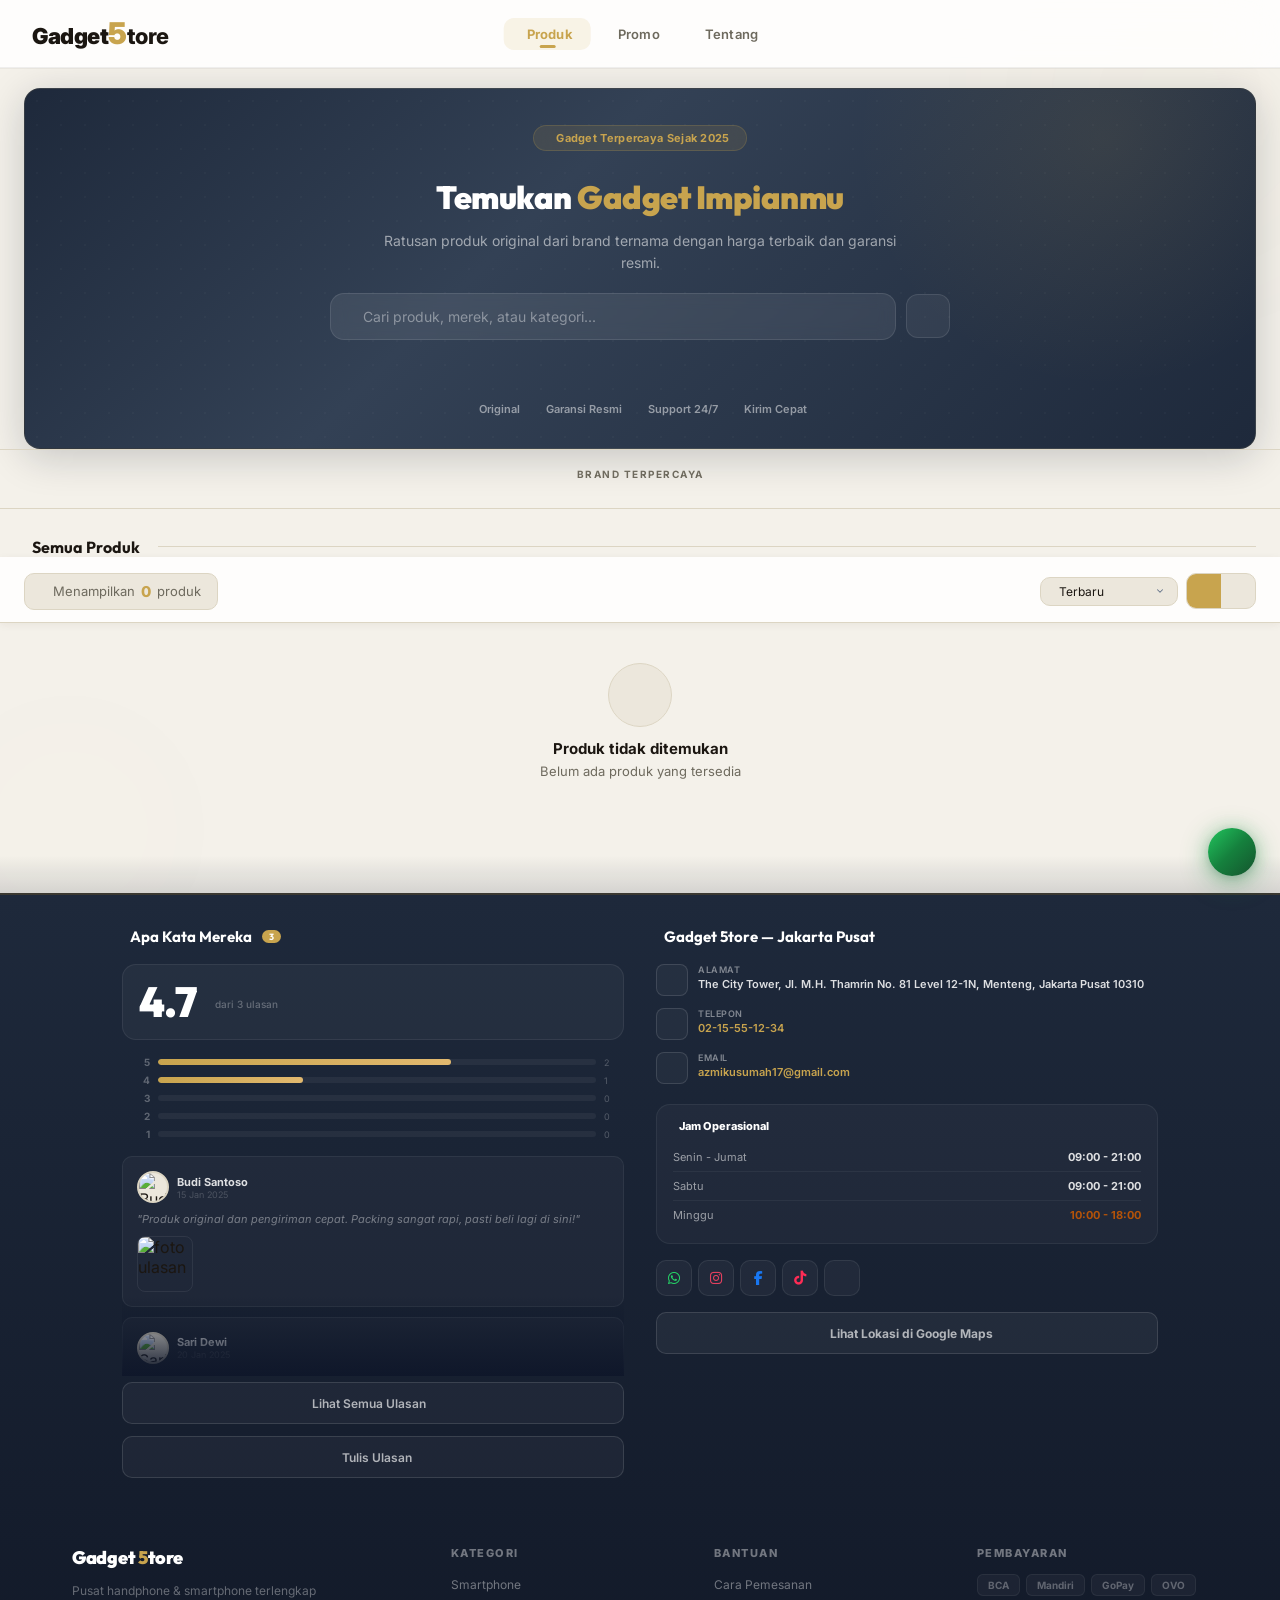
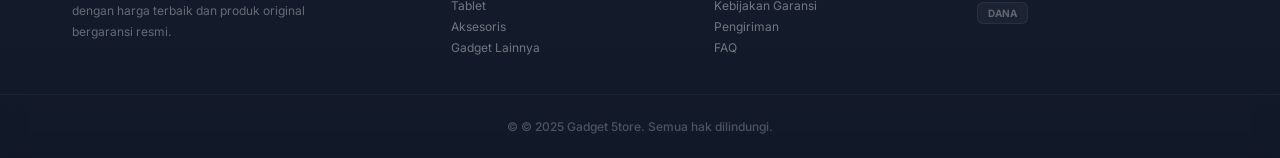
==== commit 9774ab72: "Add files via upload" ====
--- a/index.html
+++ b/index.html
@@ -5,9 +5,10 @@
   <meta name="viewport" content="width=device-width, initial-scale=1.0">
   <meta name="description" content="5ive Store - Pusat handphone & smartphone terlengkap. Harga terbaik, produk original, Jakarta Pusat.">
   <title>Gadget 5tore - Pusat Handphone & Smartphone</title>
-  <link rel="icon" href="data:image/svg+xml,%3Csvg xmlns='http://www.w3.org/2000/svg' viewBox='0 0 100 100'%3E%3Ctext y='.9em' font-size='90' font-weight='900' fill='%23D9503F'%3E5%3C/text%3E%3C/svg%3E">
-  <link href="https://fonts.googleapis.com/css2?family=Plus+Jakarta+Sans:wght@300;400;500;600;700;800;900&family=Space+Grotesk:wght@400;500;600;700&display=swap" rel="stylesheet">
-  <link href="https://cdnjs.cloudflare.com/ajax/libs/font-awesome/6.4.0/css/all.min.css" rel="stylesheet">
+  <link rel="icon" href="data:image/svg+xml,%3Csvg%20xmlns%3D%22http%3A%2F%2Fwww.w3.org%2F2000%2Fsvg%22%20viewBox%3D%220%200%20100%20100%22%3E%0A%20%20%3Cdefs%3E%0A%20%20%20%20%3ClinearGradient%20id%3D%22g%22%20x1%3D%220%22%20y1%3D%220%22%20x2%3D%22100%22%20y2%3D%22100%22%20gradientUnits%3D%22userSpaceOnUse%22%3E%0A%20%20%20%20%20%20%3Cstop%20offset%3D%220%25%22%20stop-color%3D%22%23D9503F%22%2F%3E%0A%20%20%20%20%20%20%3Cstop%20offset%3D%22100%25%22%20stop-color%3D%22%23C8A44E%22%2F%3E%0A%20%20%20%20%3C%2FlinearGradient%3E%0A%20%20%3C%2Fdefs%3E%0A%20%20%3Crect%20width%3D%22100%22%20height%3D%22100%22%20rx%3D%2220%22%20fill%3D%22url%28%23g%29%22%2F%3E%0A%20%20%3Ctext%20x%3D%2250%22%20y%3D%2273%22%20text-anchor%3D%22middle%22%20font-family%3D%22system-ui%2Csans-serif%22%20font-size%3D%2260%22%20font-weight%3D%22900%22%20fill%3D%22white%22%3E5%3C%2Ftext%3E%0A%3C%2Fsvg%3E">
+  <link href="https://fonts.googleapis.com/css2?family=Inter:wght@300;400;500;600;700;800;900&family=Outfit:wght@400;500;600;700;800;900&display=swap" rel="stylesheet">
+  <link href="https://cdnjs.cloudflare.com/ajax/libs/font-awesome/6.5.1/css/all.min.css" rel="stylesheet">
+  <script src="https://unpkg.com/lucide@latest/dist/umd/lucide.min.js"></script>
   <link rel="stylesheet" href="https://cdnjs.cloudflare.com/ajax/libs/cropperjs/1.6.2/cropper.min.css">
   <script src="https://cdn.jsdelivr.net/npm/@supabase/supabase-js@2"></script>
   <script src="https://cdnjs.cloudflare.com/ajax/libs/cropperjs/1.6.2/cropper.min.js"></script>
@@ -44,17 +45,17 @@
     <span>Gadget </span><span class="fv">5</span><span class="rest">tore</span>
   </div>
   <div class="pub-nav-center">
-    <button class="pub-nav-link active" id="navProduk"><i class="fas fa-th-large nav-link-icon"></i>Produk</button>
-    <button class="pub-nav-link" id="navPromo"><i class="fas fa-tags nav-link-icon"></i>Promo</button>
-    <button class="pub-nav-link" id="navTentang"><i class="fas fa-info-circle nav-link-icon"></i>Tentang</button>
+    <button class="pub-nav-link active" id="navProduk"><i data-lucide="layout-grid" class="nav-link-icon"></i>Produk</button>
+    <button class="pub-nav-link" id="navPromo"><i data-lucide="tags" class="nav-link-icon"></i>Promo</button>
+    <button class="pub-nav-link" id="navTentang"><i data-lucide="info" class="nav-link-icon"></i>Tentang</button>
   </div>
   <div class="pub-right" id="pubRight">
-    <button class="pub-nav-search" id="navSearchBtn" title="Cari produk"><i class="fas fa-search"></i></button>
+    <button class="pub-nav-search" id="navSearchBtn" title="Cari produk"><i data-lucide="search"></i></button>
     <button class="pub-nav-wa" id="navWaBtn"><i class="fab fa-whatsapp"></i> Hubungi</button>
     <button class="btn btn-ghost btn-sm" id="themeToggleBtn" title="Ganti Tema">
-      <i class="fas fa-moon"></i>
+      <i data-lucide="moon"></i>
     </button>
-    <button class="btn btn-primary btn-sm" id="loginBtn"><i class="fas fa-lock"></i> Login</button>
+    <button class="btn btn-primary btn-sm" id="loginBtn"><i data-lucide="lock"></i> Login</button>
   </div>
 </nav>
 
@@ -62,16 +63,16 @@
   <div class="hero-main">
     <div class="hero-glow"></div>
     <div class="hero-inner">
-      <div class="hero-badge"><i class="fas fa-bolt"></i> <span class="hero-badge-text">Gadget Terpercaya Sejak 2025</span></div>
+      <div class="hero-badge"><i data-lucide="zap"></i> <span class="hero-badge-text">Gadget Terpercaya Sejak 2025</span></div>
       <h1 class="hero-headline">Temukan <span>Gadget Impianmu</span></h1>
       <p class="hero-subline">Ratusan produk original dari brand ternama dengan harga terbaik dan garansi resmi.</p>
       <div class="hero-search-wrap">
         <div class="hero-search">
-          <i class="fas fa-search"></i>
+          <i data-lucide="search"></i>
           <input type="text" placeholder="Cari produk, merek, atau kategori..." id="catSearch">
         </div>
         <button class="hero-filter-btn" id="filterToggle" title="Filter">
-          <i class="fas fa-sliders-h"></i>
+          <i data-lucide="sliders-horizontal"></i>
         </button>
       </div>
       <div class="hero-filter" id="filterPanel" style="display:none">
@@ -90,7 +91,7 @@
           <input class="hfilter-input" type="number" id="filterPriceMin" placeholder="Min">
           <span class="hfilter-dash">–</span>
           <input class="hfilter-input" type="number" id="filterPriceMax" placeholder="Max">
-          <button class="hfilter-reset" id="filterResetBtn" title="Reset"><i class="fas fa-undo"></i></button>
+          <button class="hfilter-reset" id="filterResetBtn" title="Reset"><i data-lucide="rotate-ccw"></i></button>
         </div>
       </div>
       <div class="hero-ticker">
@@ -99,10 +100,10 @@
         </div>
       </div>
       <div class="hero-trust">
-        <div class="ht-item"><i class="fas fa-shield-alt"></i> Original</div>
-        <div class="ht-item"><i class="fas fa-medal"></i> Garansi Resmi</div>
-        <div class="ht-item"><i class="fas fa-headset"></i> Support 24/7</div>
-        <div class="ht-item"><i class="fas fa-shipping-fast"></i> Kirim Cepat</div>
+        <div class="ht-item"><i data-lucide="shield-check"></i> Original</div>
+        <div class="ht-item"><i data-lucide="award"></i> Garansi Resmi</div>
+        <div class="ht-item"><i data-lucide="headset"></i> Support 24/7</div>
+        <div class="ht-item"><i data-lucide="truck"></i> Kirim Cepat</div>
       </div>
     </div>
   </div>
@@ -114,14 +115,14 @@
     <div class="explore-tabs" id="exploreTabs"></div>
     <div class="explore-content" id="exploreContent"></div>
   </div>
-  <div class="cat-section-head"><h2><i class="fas fa-th-large"></i> Semua Produk</h2><div class="cat-section-line"></div></div>
+  <div class="cat-section-head"><h2><i data-lucide="layout-grid"></i> Semua Produk</h2><div class="cat-section-line"></div></div>
   <div class="cat-bar">
     <div class="cat-count">
-      <i class="fas fa-box-open cat-count-icon"></i>Menampilkan <strong id="catCount">0</strong> produk
+      <i data-lucide="package-open" class="cat-count-icon"></i>Menampilkan <strong id="catCount">0</strong> produk
     </div>
     <div class="cat-controls">
       <div class="cat-sort">
-        <i class="fas fa-sort-amount-down cat-sort-icon"></i>
+        <i data-lucide="arrow-down-wide-narrow" class="cat-sort-icon"></i>
         <select id="catSort">
           <option value="newest">Terbaru</option>
           <option value="price-asc">Harga Terendah</option>
@@ -132,8 +133,8 @@
         </select>
       </div>
       <div class="cat-view-toggle">
-        <button class="view-toggle-btn active" id="viewGrid" title="Grid"><i class="fas fa-th"></i></button>
-        <button class="view-toggle-btn" id="viewList" title="List"><i class="fas fa-list"></i></button>
+        <button class="view-toggle-btn active" id="viewGrid" title="Grid"><i data-lucide="grid-3x3"></i></button>
+        <button class="view-toggle-btn" id="viewList" title="List"><i data-lucide="list"></i></button>
       </div>
     </div>
   </div>
@@ -144,7 +145,7 @@
 
     <div class="ft-main-grid">
       <div class="ft-section ft-reviews-section">
-        <h3><i class="fas fa-quote-left"></i> Apa Kata Mereka <span class="reviews-count-badge" id="revCountBadge">0</span></h3>
+        <h3><i data-lucide="quote"></i> Apa Kata Mereka <span class="reviews-count-badge" id="revCountBadge">0</span></h3>
         <div class="ft-rating-summary">
           <div class="ft-rating-big" id="ftRatingBig">0</div>
           <div class="ft-rating-right">
@@ -154,20 +155,20 @@
         </div>
         <div class="ft-bars-wrap" id="ftBarsWrap"></div>
         <div class="reviews-collapse-wrap" id="reviewsWrap"><div id="reviewList"></div></div>
-        <button class="reviews-toggle" id="reviewsToggle"><span id="reviewsToggleText">Lihat Semua Ulasan</span><i class="fas fa-chevron-down"></i></button>
-        <button class="form-toggle-btn" id="formToggleBtn"><i class="fas fa-pen"></i> Tulis Ulasan</button>
+        <button class="reviews-toggle" id="reviewsToggle"><span id="reviewsToggleText">Lihat Semua Ulasan</span><i data-lucide="chevron-down"></i></button>
+        <button class="form-toggle-btn" id="formToggleBtn"><i data-lucide="pencil"></i> Tulis Ulasan</button>
         <div class="review-form-wrap" id="reviewFormWrap">
           <div class="review-form" id="reviewForm">
-            <h4><i class="fas fa-pen"></i> Tulis Ulasan Anda</h4>
+            <h4><i data-lucide="pencil"></i> Tulis Ulasan Anda</h4>
             <div class="form-group"><label class="form-label">Nama</label><input class="form-input review-form-input" id="revName" placeholder="Nama kamu"></div>
-            <div class="form-group"><label class="form-label">Rating</label><div class="star-pick" id="starPick"><i class="fas fa-star active" data-v="1"></i><i class="fas fa-star active" data-v="2"></i><i class="fas fa-star active" data-v="3"></i><i class="fas fa-star active" data-v="4"></i><i class="fas fa-star active" data-v="5"></i></div></div>
+            <div class="form-group"><label class="form-label">Rating</label><div class="star-pick" id="starPick"><i data-lucide="star" class="active" data-v="1"></i><i data-lucide="star" class="active" data-v="2"></i><i data-lucide="star" class="active" data-v="3"></i><i data-lucide="star" class="active" data-v="4"></i><i data-lucide="star" class="active" data-v="5"></i></div></div>
             <div class="form-group"><label class="form-label">Ulasan</label><textarea class="form-input review-form-input" id="revComment" placeholder="Bagaimana pengalaman belanja kamu?" rows="3"></textarea></div>
             <div class="form-group"><label class="form-label">Foto (opsional)</label>
-              <div class="review-upload review-form-input" id="revUploadArea"><i class="fas fa-camera"></i><p>Tambah foto</p></div>
+              <div class="review-upload review-form-input" id="revUploadArea"><i data-lucide="camera"></i><p>Tambah foto</p></div>
               <input type="file" id="revFileIn" accept="image/*" class="hidden-file-input">
               <div class="review-photos-preview" id="revPhotosPreview"></div>
             </div>
-            <button class="btn btn-primary btn-sm" id="submitReviewBtn"><i class="fas fa-paper-plane"></i> Kirim Ulasan</button>
+            <button class="btn btn-primary btn-sm" id="submitReviewBtn"><i data-lucide="send"></i> Kirim Ulasan</button>
           </div>
         </div>
       </div>
@@ -213,28 +214,28 @@
 <div class="qv-overlay" id="qvOverlay"><div class="qv-card" id="qvCard"></div></div>
 
 <div class="detail-overlay" id="detailOverlay">
-  <div class="detail-wrap"><div class="detail-box" id="detailBox"></div><button class="detail-close" id="detailCloseBtn" aria-label="Tutup detail"><i class="fas fa-times"></i></button></div>
+  <div class="detail-wrap"><div class="detail-box" id="detailBox"></div><button class="detail-close" id="detailCloseBtn" aria-label="Tutup detail"><i data-lucide="x"></i></button></div>
 </div>
 <div class="admin-detail-overlay" id="adminDetailOverlay">
-  <div class="detail-wrap"><div class="admin-detail-box" id="adminDetailBox"></div><button class="detail-close" id="adminDetailCloseBtn" aria-label="Tutup detail"><i class="fas fa-times"></i></button></div>
+  <div class="detail-wrap"><div class="admin-detail-box" id="adminDetailBox"></div><button class="detail-close" id="adminDetailCloseBtn" aria-label="Tutup detail"><i data-lucide="x"></i></button></div>
 </div>
 
 <div class="modal-bg" id="loginModal">
   <div class="login-card">
-    <button class="detail-close login-close-btn" id="loginCloseBtn" title="Batal" aria-label="Tutup login"><i class="fas fa-times"></i></button>
+    <button class="detail-close login-close-btn" id="loginCloseBtn" title="Batal" aria-label="Tutup login"><i data-lucide="x"></i></button>
     <div class="login-head">
       <img class="login-logo-img" src="" alt="Gadget 5tore" id="loginLogoImg">
       <h2>Login Admin</h2>
       <p>Masuk untuk mengelola toko</p>
     </div>
     <div class="login-body">
-      <div class="form-group"><label class="form-label">Username</label><i class="fas fa-user input-icon"></i><input class="form-input" id="loginUser" placeholder="Masukkan username" autocomplete="off"></div>
-      <div class="form-group"><label class="form-label">Password</label><i class="fas fa-lock input-icon"></i><input class="form-input" id="loginPass" type="password" placeholder="Masukkan password"></div>
+      <div class="form-group"><label class="form-label">Username</label><i data-lucide="user" class="input-icon"></i><input class="form-input" id="loginUser" placeholder="Masukkan username" autocomplete="off"></div>
+      <div class="form-group"><label class="form-label">Password</label><i data-lucide="lock" class="input-icon"></i><input class="form-input" id="loginPass" type="password" placeholder="Masukkan password"></div>
       <div class="login-err" id="loginErr">Username atau password salah</div>
-      <button class="btn btn-primary" id="doLoginBtn"><i class="fas fa-sign-in-alt login-btn-icon"></i> Masuk</button>
+      <button class="btn btn-primary" id="doLoginBtn"><i data-lucide="log-in" class="login-btn-icon"></i> Masuk</button>
       <div class="login-visitor-wrap">
         <div class="login-or-divider"><span>atau</span></div>
-        <button class="login-visitor-btn" id="loginVisitorBtn"><i class="fas fa-eye"></i> Masuk sebagai Pengunjung</button>
+        <button class="login-visitor-btn" id="loginVisitorBtn"><i data-lucide="eye"></i> Masuk sebagai Pengunjung</button>
       </div>
     </div>
   </div>
@@ -243,34 +244,34 @@
 <!-- Hidden Access Modal (klik logo 3x) -->
 <div class="modal-bg access-modal-bg" id="accessModal">
   <div class="access-card">
-    <button class="access-close-btn" id="accessCloseBtn" title="Tutup"><i class="fas fa-times"></i></button>
+    <button class="access-close-btn" id="accessCloseBtn" title="Tutup"><i data-lucide="x"></i></button>
     <div class="access-head">
-      <div class="access-head-icon"><i class="fas fa-lock"></i></div>
+      <div class="access-head-icon"><i data-lucide="lock"></i></div>
       <h2>Akses Dashboard</h2>
       <p>Pilih peran untuk masuk ke dashboard</p>
     </div>
     <div class="access-body">
       <div class="access-grid">
         <button class="role-card role-card--admin" id="roleAdminBtn" onclick="doAccessLogin('admin')">
-          <div class="role-card-icon"><i class="fas fa-crown"></i></div>
+          <div class="role-card-icon"><i data-lucide="crown"></i></div>
           <div class="role-card-body">
             <div class="role-card-title">Admin</div>
             <div class="role-card-desc">Akses penuh — kelola produk, user, cabang</div>
           </div>
-          <div class="role-card-arrow"><i class="fas fa-chevron-right"></i></div>
+          <div class="role-card-arrow"><i data-lucide="chevron-right"></i></div>
           <div class="role-card-shine"></div>
         </button>
         <button class="role-card role-card--editor" id="roleEditorBtn" onclick="doAccessLogin('editor')">
-          <div class="role-card-icon"><i class="fas fa-pen-fancy"></i></div>
+          <div class="role-card-icon"><i data-lucide="pen-tool"></i></div>
           <div class="role-card-body">
             <div class="role-card-title">Editor</div>
             <div class="role-card-desc">Kelola produk & cabang, tanpa hapus</div>
           </div>
-          <div class="role-card-arrow"><i class="fas fa-chevron-right"></i></div>
+          <div class="role-card-arrow"><i data-lucide="chevron-right"></i></div>
           <div class="role-card-shine"></div>
         </button>
       </div>
-      <button class="login-visitor-btn" onclick="doAccessLogin('viewer')"><i class="fas fa-eye"></i> Masuk sebagai Pengunjung</button>
+      <button class="login-visitor-btn" onclick="doAccessLogin('viewer')"><i data-lucide="eye"></i> Masuk sebagai Pengunjung</button>
     </div>
   </div>
 </div>
@@ -288,7 +289,7 @@
     <div class="dash-main" id="dashMain">
       <div class="dash-top">
         <div class="dash-top-left">
-          <button class="mobile-burger" id="mobileBurgerBtn" aria-label="Buka menu"><i class="fas fa-bars"></i></button>
+          <button class="mobile-burger" id="mobileBurgerBtn" aria-label="Buka menu"><i data-lucide="menu"></i></button>
           <h1 id="dashTitle">Dashboard</h1>
         </div>
         <div class="presence-indicator" id="presenceIndicator" style="display:none"></div>
@@ -301,14 +302,14 @@
 </div>
 
 <div class="zoom-overlay" id="zoomOverlay">
-  <button class="zoom-close" id="zoomCloseBtn" aria-label="Tutup zoom"><i class="fas fa-times"></i></button>
+  <button class="zoom-close" id="zoomCloseBtn" aria-label="Tutup zoom"><i data-lucide="x"></i></button>
   <img id="zoomImg" src="" alt="" draggable="false">
   <div class="zoom-hint">Scroll untuk geser &bull; Scroll mouse untuk zoom &bull; Pinch untuk zoom di HP<br>Klik luar gambar untuk tutup</div>
 </div>
 
 <div class="modal-bg" id="confirmModal">
   <div class="confirm-card">
-    <div class="confirm-icon" id="confirmIcon"><i class="fas fa-exclamation-triangle"></i></div>
+    <div class="confirm-icon" id="confirmIcon"><i data-lucide="triangle-alert"></i></div>
     <div class="confirm-title" id="confirmTitle">Konfirmasi</div>
     <div class="confirm-msg" id="confirmMsg">Apakah Anda yakin?</div>
     <div class="confirm-actions">
@@ -317,7 +318,7 @@
     </div>
   </div>
 </div>
-<button class="back-to-top" id="backToTop" title="Kembali ke atas"><i class="fas fa-arrow-up"></i></button>
+<button class="back-to-top" id="backToTop" title="Kembali ke atas"><i data-lucide="arrow-up"></i></button>
 <div class="toast-box" id="toastBox"></div>
 
 <input type="file" id="permFileIn" accept="image/*" multiple class="hidden-file-input">
@@ -326,22 +327,22 @@
 <div class="modal-bg" id="cropModal" style="z-index:1000">
   <div class="crop-modal-card">
     <div class="crop-modal-head">
-      <h3 class="crop-modal-title"><i class="fas fa-crop-alt crop-modal-icon"></i>Potong Gambar</h3>
-      <button class="btn btn-ghost btn-sm" id="cropCloseBtn"><i class="fas fa-times"></i></button>
+      <h3 class="crop-modal-title"><i data-lucide="crop" class="crop-modal-icon"></i>Potong Gambar</h3>
+      <button class="btn btn-ghost btn-sm" id="cropCloseBtn"><i data-lucide="x"></i></button>
     </div>
     <div class="crop-modal-body">
       <img id="cropImg" src="" class="crop-modal-img">
     </div>
     <div class="crop-modal-foot">
       <div class="crop-ratio-group">
-        <button class="btn btn-ghost btn-sm" data-ratio="free" title="Bebas"><i class="fas fa-expand"></i> Bebas</button>
+        <button class="btn btn-ghost btn-sm" data-ratio="free" title="Bebas"><i data-lucide="maximize"></i> Bebas</button>
         <button class="btn btn-ghost btn-sm" data-ratio="1.7777" title="16:9">16:9</button>
         <button class="btn btn-ghost btn-sm" data-ratio="3" title="3:1 Banner">3:1</button>
         <button class="btn btn-ghost btn-sm" data-ratio="2" title="2:1">2:1</button>
       </div>
       <div class="crop-action-group">
         <button class="btn btn-ghost" id="cropCancelBtn">Batal</button>
-        <button class="btn btn-primary" id="cropApplyBtn"><i class="fas fa-crop-alt"></i> Potong & Gunakan</button>
+        <button class="btn btn-primary" id="cropApplyBtn"><i data-lucide="crop"></i> Potong & Gunakan</button>
       </div>
     </div>
   </div>
@@ -369,6 +370,13 @@
 observeReveals();
 new MutationObserver(() => observeReveals()).observe(document.body, { childList: true, subtree: true });
 
+// Lucide auto-render for dynamic content
+let _lucideTimer;
+new MutationObserver(() => {
+  clearTimeout(_lucideTimer);
+  _lucideTimer = setTimeout(() => { if (window.lucide) lucide.createIcons(); }, 30);
+}).observe(document.body, { childList: true, subtree: true });
+
 // Back to top button
 const btt = document.getElementById('backToTop');
 window.addEventListener('scroll', () => {
@@ -378,12 +386,12 @@
 
 <script src="js/state.js"></script>
 <script src="js/app-data.js"></script>
-<script src="js/app.js?v=20260710k"></script>
+<script src="js/app.js?v=20260711lucide"></script>
 <script src="js/event-handlers.js?v=20260620b"></script>
-<script src="js/hidden-access.js?v=20260620b"></script>
+<script src="js/hidden-access.js?v=20260711lucide"></script>
 <script src="js/presence.js"></script>
-<script src="js/live-chat.js"></script>
+<script src="js/live-chat.js?v=20260711lucide"></script>
 <script src="https://cdn.jsdelivr.net/npm/marked/marked.min.js"></script>
-<script src="js/g5-ai.js?v=20260710i"></script>
+<script src="js/g5-ai.js?v=20260711lucide"></script>
 </body>
 </html>
--- a/css/style.css
+++ b/css/style.css
@@ -2,7 +2,9 @@
 :root{ --bg:#F4F1EA; --bg2:#FFFFFF; --bg3:#ECE7DC; --border:#DCD5C3; --border2:#C9C0A8; --fg:#1B1611; --fg2:#38322A; --muted:#6E6A5E; --accent:#C8A44E; --accent-dark:#8E6D1E; --accent-dim:rgba(var(--accent-rgb),0.12); --accent-soft:#F8F1DF; --danger:#B91C1C; --warning:#B45309; --info:#1D4ED8; --wa:#15803D; --success:#15803D; --success-rgb:21,128,61; --gold:var(--accent); --navy:#1B1611; --sh-sm:0 2px 8px rgba(60,40,10,0.06); --sh-md:0 4px 18px rgba(60,40,10,0.08); --sh-lg:0 10px 32px rgba(60,40,10,0.10); --sh-xl:0 16px 48px rgba(60,40,10,0.14); --radius:16px; --radius-sm:10px; --ease:cubic-bezier(.25,.8,.25,1); --glass:rgba(255,255,255,0.85); --glass2:rgba(255,255,255,0.92); --danger-rgb:185,28,28; --warning-rgb:180,83,9; --info-rgb:29,78,216; --accent-rgb:200,164,78; --gold-rgb:var(--accent-rgb); --max-w:1240px }
 *{margin:0;padding:0;box-sizing:border-box}
 ::selection{background:var(--accent);color:#fff}
-body{font-family:'Plus Jakarta Sans',sans-serif;background:var(--bg);color:var(--fg);min-height:100vh;overflow-x:hidden;-webkit-tap-highlight-color:transparent}
+/* Lucide Icons — use em sizing to respect parent font-size */
+svg.lucide{width:1em;height:1em;vertical-align:middle;flex-shrink:0}
+body{font-family:'Inter',sans-serif;background:var(--bg);color:var(--fg);min-height:100vh;overflow-x:hidden;-webkit-tap-highlight-color:transparent}
 ::-webkit-scrollbar{width:5px;height:5px}
 ::-webkit-scrollbar-track{background:transparent}
 ::-webkit-scrollbar-thumb{background:var(--border);border-radius:3px}
@@ -15,7 +17,7 @@
 #ptcCanvas{position:absolute;inset:0;width:100%;height:100%;opacity:0;transition:opacity .5s}
 .loading-overlay{position:fixed;inset:0;background:var(--bg);z-index:9999;display:flex;align-items:center;justify-content:center;flex-direction:column;gap:32px;padding:24px;transition:opacity .5s,visibility .5s}
 .loading-overlay.hide{opacity:0;visibility:hidden;pointer-events:none}
-.loading-logo{width:64px;height:64px;background:linear-gradient(135deg,var(--accent),#7c3aed);border-radius:16px;display:flex;align-items:center;justify-content:center;font-family:'Space Grotesk',sans-serif;font-size:28px;font-weight:700;color:#fff;animation:logoPulse 2s ease-in-out infinite;box-shadow:0 0 40px var(--accent-dim)}
+.loading-logo{width:64px;height:64px;background:linear-gradient(135deg,var(--accent),#7c3aed);border-radius:16px;display:flex;align-items:center;justify-content:center;font-family:'Outfit',sans-serif;font-size:28px;font-weight:700;color:#fff;animation:logoPulse 2s ease-in-out infinite;box-shadow:0 0 40px var(--accent-dim)}
 @keyframes logoPulse{0%,100%{transform:scale(1);box-shadow:0 0 40px var(--accent-dim)}50%{transform:scale(1.05);box-shadow:0 0 60px var(--accent-dim)}}
 .skeleton-grid{display:grid;grid-template-columns:repeat(3,1fr);gap:16px;width:100%;max-width:900px}
 .sk-card{background:var(--bg2);border:1px solid var(--border);border-radius:var(--radius);overflow:hidden}
@@ -75,7 +77,7 @@
 .filter-panel.open{max-height:600px}
 .filter-panel-inner{padding:0 24px 20px}
 .filter-panel-head{display:flex;align-items:center;justify-content:space-between;padding:16px 0 12px;border-bottom:1px solid var(--border);margin-bottom:16px}
-.filter-panel-head h3{font-family:'Space Grotesk',sans-serif;font-size:15px;font-weight:700;color:var(--fg);display:flex;align-items:center;gap:8px}
+.filter-panel-head h3{font-family:'Outfit',sans-serif;font-size:15px;font-weight:700;color:var(--fg);display:flex;align-items:center;gap:8px}
 .filter-panel-head h3 i{color:var(--accent)}
 .btn-close-panel{background:none;border:none;width:36px;height:36px;border-radius:10px;display:flex;align-items:center;justify-content:center;color:var(--muted);font-size:16px;cursor:pointer;transition:all .2s}
 .btn-close-panel:hover{background:var(--accent-dim);color:var(--accent)}
@@ -107,7 +109,7 @@
 .promo-card:not(.has-img) .promo-card-body{background:transparent;padding:28px 24px}
 .promo-card-body{width:100%;padding:20px 24px;color:#fff;position:relative;z-index:1}
 .promo-card-body .promo-icon{font-size:28px;margin-bottom:8px;display:block;opacity:.85}
-.promo-card-body h3{font-family:'Space Grotesk',sans-serif;font-size:18px;font-weight:800;margin-bottom:6px;letter-spacing:-.3px}
+.promo-card-body h3{font-family:'Outfit',sans-serif;font-size:18px;font-weight:800;margin-bottom:6px;letter-spacing:-.3px}
 .promo-card-body p{font-size:13px;opacity:.85;line-height:1.5;max-width:400px}
 .cat-featured-grid{display:grid;grid-template-columns:1fr 1fr;gap:16px;padding:20px 24px 0}
 .cat-featured-col{min-width:0}
@@ -139,10 +141,10 @@
 .explore-fade{animation:exploreFade .35s var(--ease) both}
 @keyframes exploreFade{from{opacity:0;transform:translateY(8px)}to{opacity:1;transform:translateY(0)}}
 .explore-head{display:flex;align-items:center;justify-content:space-between;margin-bottom:12px}
-.explore-head-left{display:flex;align-items:center;gap:10px;font-family:'Space Grotesk',sans-serif;font-size:15px;font-weight:700;color:var(--fg)}
+.explore-head-left{display:flex;align-items:center;gap:10px;font-family:'Outfit',sans-serif;font-size:15px;font-weight:700;color:var(--fg)}
 .explore-head-left i{color:var(--accent)}
 .featured-section{padding:28px 24px 0}
-.featured-head{display:flex;align-items:center;gap:10px;margin-bottom:16px;font-family:'Space Grotesk',sans-serif;font-size:15px;font-weight:700;color:var(--fg)}
+.featured-head{display:flex;align-items:center;gap:10px;margin-bottom:16px;font-family:'Outfit',sans-serif;font-size:15px;font-weight:700;color:var(--fg)}
 .featured-head i{color:var(--accent)}
 .featured-scroll{display:flex;gap:14px;overflow-x:auto;padding-bottom:12px}
 .featured-scroll::-webkit-scrollbar{height:3px}
@@ -159,11 +161,11 @@
 .fcard-brand{font-size:9px;font-weight:700;text-transform:uppercase;letter-spacing:1px;color:var(--accent);margin-bottom:3px;display:flex;align-items:center;gap:4px;min-height:16px}
 .fcard-brand img,.fcard-brand i{flex-shrink:0}
 .fcard-title{font-size:12px;font-weight:700;margin-bottom:6px;line-height:1.3;white-space:nowrap;overflow:hidden;text-overflow:ellipsis;color:var(--fg)}
-.fcard-price{font-family:'Space Grotesk',sans-serif;font-size:14px;font-weight:800;color:#1e3a5f}
+.fcard-price{font-family:'Outfit',sans-serif;font-size:14px;font-weight:800;color:#1e3a5f}
 .newest-section{padding:4px 24px 20px}
 .newest-section .featured-head i{color:var(--info)}
 .cat-section-head{padding:28px 24px 0;display:flex;align-items:center;gap:10px}
-.cat-section-head h2{font-family:'Space Grotesk',sans-serif;font-size:16px;font-weight:700;color:var(--fg);display:flex;align-items:center;gap:8px;margin:0}
+.cat-section-head h2{font-family:'Outfit',sans-serif;font-size:16px;font-weight:700;color:var(--fg);display:flex;align-items:center;gap:8px;margin:0}
 .cat-section-head h2 i{color:var(--accent);font-size:14px}
 .cat-section-head .cat-section-line{flex:1;height:1px;background:var(--border);margin-left:8px}
 .cat-bar{display:flex;justify-content:space-between;align-items:center;padding:16px 24px 12px;gap:12px;position:sticky;top:68px;z-index:50;background:var(--glass);backdrop-filter:blur(20px) saturate(1.4);-webkit-backdrop-filter:blur(20px) saturate(1.4);border-bottom:1px solid var(--border);box-shadow:var(--sh-sm);transition:box-shadow .3s}
@@ -209,7 +211,7 @@
 .pcard-title{font-size:12.5px;line-height:1.35;color:var(--fg);display:-webkit-box;-webkit-box-orient:vertical;overflow:hidden;-webkit-line-clamp:2;line-clamp:2;font-weight:600;margin-top:-2px}
 .pcard-price-area{margin-top:2px}
 .price-from{font-size:8px;color:var(--muted);font-weight:600;text-transform:uppercase;letter-spacing:.3px;margin-bottom:1px}
-.pcard-price,.price-range{font-family:'Space Grotesk',sans-serif;font-size:20px;font-weight:900;color:#1e3a5f;line-height:1.2}
+.pcard-price,.price-range{font-family:'Outfit',sans-serif;font-size:20px;font-weight:900;color:#1e3a5f;line-height:1.2}
 .price-sep{font-weight:400;opacity:.5}
 .pcard-specs{display:flex;flex-wrap:wrap;gap:3px;margin-top:2px}
 .spec-tag{background:var(--bg);padding:2px 6px;border-radius:4px;font-size:7.5px;color:#1e3a5f;border:1px solid rgba(30,58,95,.15);line-height:1.4}
@@ -257,8 +259,8 @@
 .pg-btn:disabled{opacity:.3;cursor:not-allowed}
 .pg-dots{color:var(--muted);font-size:13px;padding:0 2px}
 .discount-badge{position:absolute;top:8px;left:8px;background:var(--danger);color:#fff;font-size:8px;font-weight:800;padding:3px 8px;border-radius:6px;letter-spacing:.3px;z-index:2;text-transform:uppercase;line-height:1.3}
-.price-original{font-size:11px;color:var(--muted);text-decoration:line-through;font-weight:500;margin-bottom:2px;font-family:'Space Grotesk',sans-serif}
-.price-discounted{font-family:'Space Grotesk',sans-serif;font-size:20px;font-weight:900;color:var(--danger);text-shadow:0 1px 4px rgba(220,38,38,.15);line-height:1.2}
+.price-original{font-size:11px;color:var(--muted);text-decoration:line-through;font-weight:500;margin-bottom:2px;font-family:'Outfit',sans-serif}
+.price-discounted{font-family:'Outfit',sans-serif;font-size:20px;font-weight:900;color:var(--danger);text-shadow:0 1px 4px rgba(220,38,38,.15);line-height:1.2}
 .fcard .discount-badge{top:6px;left:6px;font-size:7px;padding:2px 6px;border-radius:5px}
 .fcard .price-original{font-size:9px;margin-bottom:1px}
 .fcard .price-discounted{font-size:14px;font-weight:800}
@@ -270,7 +272,7 @@
 @keyframes heroShimmer{0%{background-position:250% 0}50%{background-position:-50% 0}100%{background-position:250% 0}}
 .hero-content{flex:1;color:#fff;position:relative;z-index:2}
 .hero-badge{display:inline-flex;align-items:center;gap:6px;background:rgba(var(--accent-rgb),.15);backdrop-filter:blur(8px);padding:6px 16px;border-radius:50px;font-size:11px;font-weight:700;margin-bottom:14px;letter-spacing:.5px;border:1px solid rgba(var(--accent-rgb),.2);color:var(--accent)}
-.hero-title{font-family:'Space Grotesk',sans-serif;font-size:26px;font-weight:900;letter-spacing:-.5px;margin-bottom:8px;line-height:1.15;background:linear-gradient(to right,#fff,#cbdcd8);-webkit-background-clip:text;-webkit-text-fill-color:transparent;background-clip:text;text-shadow:0 2px 20px rgba(0,0,0,.3)}
+.hero-title{font-family:'Outfit',sans-serif;font-size:26px;font-weight:900;letter-spacing:-.5px;margin-bottom:8px;line-height:1.15;background:linear-gradient(to right,#fff,#cbdcd8);-webkit-background-clip:text;-webkit-text-fill-color:transparent;background-clip:text;text-shadow:0 2px 20px rgba(0,0,0,.3)}
 .hero-sub{font-size:13px;color:rgba(255,255,255,.72);max-width:460px;line-height:1.6}
 .hero-close{position:absolute;top:14px;right:14px;width:34px;height:34px;border-radius:10px;border:none;background:rgba(255,255,255,.1);backdrop-filter:blur(4px);color:rgba(255,255,255,.5);cursor:pointer;display:flex;align-items:center;justify-content:center;font-size:12px;transition:all .2s;z-index:3}
 .hero-close:hover{background:rgba(255,255,255,.2);color:#fff;transform:rotate(90deg)}
@@ -284,7 +286,7 @@
 .qv-cat{font-size:9px;font-weight:700;text-transform:uppercase;letter-spacing:1px;color:var(--info);margin-bottom:2px}
 .qv-brand{font-size:9px;font-weight:700;text-transform:uppercase;letter-spacing:.8px;color:var(--accent);margin-bottom:4px}
 .qv-name{font-size:14px;font-weight:800;margin-bottom:6px;color:var(--fg);line-height:1.3}
-.qv-price{font-family:'Space Grotesk',sans-serif;font-size:18px;font-weight:900;color:#1e3a5f;margin-bottom:8px}
+.qv-price{font-family:'Outfit',sans-serif;font-size:18px;font-weight:900;color:#1e3a5f;margin-bottom:8px}
 .qv-stock{font-size:10px;color:var(--muted);margin-bottom:12px}
 .qv-specs{display:flex;flex-wrap:wrap;gap:5px;margin-bottom:14px}
 .qv-specs span{background:var(--bg);padding:2px 6px;border-radius:6px;font-size:9px;color:var(--muted);border:1px solid var(--border)}
@@ -331,8 +333,8 @@
 .detail-cat{font-size:9px;font-weight:800;text-transform:uppercase;letter-spacing:2px;color:#1e3a5f;display:inline-flex;align-items:center;gap:6px;padding:5px 12px;background:rgba(30,58,95,.08);border:1px solid rgba(30,58,95,.15);border-radius:6px;width:fit-content}
 .detail-brand{font-size:12px;font-weight:700;text-transform:uppercase;letter-spacing:1.5px;color:#1e3a5f;display:flex;align-items:center;gap:8px}
 .detail-brand img{height:18px}
-.detail-name{font-family:'Space Grotesk',sans-serif;font-size:24px;font-weight:900;letter-spacing:-.5px;line-height:1.2;color:var(--fg)}
-.detail-price{font-family:'Space Grotesk',sans-serif;font-size:30px;font-weight:900;color:#1e3a5f}
+.detail-name{font-family:'Outfit',sans-serif;font-size:24px;font-weight:900;letter-spacing:-.5px;line-height:1.2;color:var(--fg)}
+.detail-price{font-family:'Outfit',sans-serif;font-size:30px;font-weight:900;color:#1e3a5f}
 .detail-desc{color:var(--muted);font-size:13px;line-height:1.75;letter-spacing:.01em}
 .spec-table{width:100%;border-collapse:collapse;background:var(--bg);border-radius:12px;overflow:hidden;border:1px solid var(--border)}
 .spec-table tr{border-bottom:1px solid var(--border);transition:background .15s}
@@ -384,7 +386,7 @@
 .login-head{padding:36px 32px 0;text-align:center;position:relative;z-index:1}
 .login-head .lico{width:56px;height:56px;background:linear-gradient(135deg,var(--accent),#2B3B42);border-radius:16px;display:inline-flex;align-items:center;justify-content:center;color:#fff;font-size:22px;font-weight:900;margin-bottom:18px;box-shadow:0 8px 24px rgba(var(--accent-rgb),.25);animation:logoGlow 3s ease-in-out infinite}
 @keyframes logoGlow{0%,100%{box-shadow:0 8px 24px rgba(var(--accent-rgb),.25)}50%{box-shadow:0 8px 32px rgba(var(--accent-rgb),.4),0 0 60px rgba(var(--accent-rgb),.1)}}
-.login-head h2{font-family:'Space Grotesk',sans-serif;font-size:22px;font-weight:800;color:#fff;margin-bottom:6px;letter-spacing:-.3px}
+.login-head h2{font-family:'Outfit',sans-serif;font-size:22px;font-weight:800;color:#fff;margin-bottom:6px;letter-spacing:-.3px}
 .login-head p{font-size:12px;color:rgba(255,255,255,.45)}
 .login-body{padding:28px 32px 32px;position:relative;z-index:1}
 .login-err{color:#fca5a5;font-size:11px;margin-top:-6px;margin-bottom:10px;display:none;background:rgba(220,38,38,.08);padding:10px 14px;border-radius:10px;border:1px solid rgba(220,38,38,.15);backdrop-filter:blur(4px)}
@@ -427,8 +429,8 @@
 .sidebar-overlay.show{display:block}
 .sidebar{width:260px;background:linear-gradient(180deg,#FFFFFF 0%,#FAF6EC 100%);border-right:1px solid var(--border);display:flex;flex-direction:column;position:fixed;top:0;left:0;height:100vh;z-index:100;overflow-y:auto;overflow-x:hidden;box-shadow:4px 0 24px rgba(60,40,10,0.06);transition:transform .3s var(--ease)}
 .side-logo{padding:22px 20px 18px;border-bottom:1px solid var(--border);display:flex;align-items:center;gap:10px}
-.side-logo .sfv{color:var(--accent-dark);font-family:'Space Grotesk',sans-serif;font-size:22px;font-weight:900;line-height:1}
-.side-logo .srest{color:var(--fg);font-family:'Space Grotesk',sans-serif;font-weight:700;font-size:16px}
+.side-logo .sfv{color:var(--accent-dark);font-family:'Outfit',sans-serif;font-size:22px;font-weight:900;line-height:1}
+.side-logo .srest{color:var(--fg);font-family:'Outfit',sans-serif;font-weight:700;font-size:16px}
 .side-logo .side-logo-sub{font-size:9px;color:var(--muted);font-weight:500;letter-spacing:.5px;text-transform:uppercase;margin-top:4px}
 .side-nav{padding:12px 10px;flex:1;overflow-y:auto}
 .side-nav::-webkit-scrollbar{width:3px}
@@ -450,7 +452,7 @@
 #dashContent{animation:fadeIn .25s ease}
 @keyframes fadeIn{from{opacity:0;transform:translateY(8px)}to{opacity:1;transform:translateY(0)}}
 .dash-top{display:flex;justify-content:space-between;align-items:center;margin-bottom:24px;flex-wrap:wrap;gap:10px;padding:12px 16px;background:var(--glass);backdrop-filter:blur(20px) saturate(1.4);-webkit-backdrop-filter:blur(20px) saturate(1.4);border:1px solid var(--border);border-radius:var(--radius);box-shadow:var(--sh-sm);position:relative;z-index:10}
-.dash-top h1{font-family:'Space Grotesk',sans-serif;font-size:20px;font-weight:800;color:var(--fg);display:flex;align-items:center;gap:10px;margin:0}
+.dash-top h1{font-family:'Outfit',sans-serif;font-size:20px;font-weight:800;color:var(--fg);display:flex;align-items:center;gap:10px;margin:0}
 .dash-top h1::before{content:'';width:4px;height:22px;background:var(--accent);border-radius:2px}
 .dash-top-right{display:flex;gap:8px;flex-wrap:wrap}
 .dash-greeting{font-size:13px;color:var(--muted);margin-bottom:20px;font-weight:400}
@@ -463,11 +465,11 @@
 .stat-card .stat-icon{background:var(--accent-soft);color:var(--accent-dark)}
 @keyframes iconPulse{0%{transform:scale(1)}50%{transform:scale(1.08)}100%{transform:scale(1)}}
 .stat-label{font-size:10px;color:var(--muted);margin-bottom:4px;font-weight:600;text-transform:uppercase;letter-spacing:.5px}
-.stat-value{font-family:'Space Grotesk',sans-serif;font-size:22px;font-weight:800;letter-spacing:-.5px;color:var(--fg);margin-top:2px}
+.stat-value{font-family:'Outfit',sans-serif;font-size:22px;font-weight:800;letter-spacing:-.5px;color:var(--fg);margin-top:2px}
 .card{background:var(--bg2);border:1px solid var(--border);border-radius:14px;overflow:hidden;box-shadow:var(--sh-sm);transition:all .3s var(--ease)}
 .card:hover{box-shadow:var(--sh-md);border-color:rgba(0,0,0,.08)}
 .card-head{display:flex;justify-content:space-between;align-items:center;padding:16px 20px;border-bottom:1px solid var(--border);flex-wrap:wrap;gap:8px;background:linear-gradient(180deg,var(--bg2),var(--bg))}
-.card-head h3{font-family:'Space Grotesk',sans-serif;font-size:14px;font-weight:700;color:var(--fg);display:flex;align-items:center;gap:8px}
+.card-head h3{font-family:'Outfit',sans-serif;font-size:14px;font-weight:700;color:var(--fg);display:flex;align-items:center;gap:8px}
 .card-head h3 i{color:var(--accent);font-size:13px;opacity:.6}
 .dash-grid-2col{display:grid;grid-template-columns:1fr 1fr;gap:16px;margin-top:16px}
 .quick-actions{display:grid;grid-template-columns:repeat(auto-fill,minmax(140px,1fr));gap:10px;margin-top:16px}
@@ -672,7 +674,7 @@
 .testi-photo:hover{transform:scale(1.08);box-shadow:var(--sh-md)}
 .review-form{background:var(--glass2);border:1px solid var(--border);border-radius:var(--radius);padding:20px;margin-top:16px}
 .review-form .form-input,.review-form .review-upload{background:var(--bg)!important}
-.review-form h4{font-family:'Space Grotesk',sans-serif;font-size:13px;font-weight:800;color:var(--fg);margin-bottom:14px;display:flex;align-items:center;gap:8px}
+.review-form h4{font-family:'Outfit',sans-serif;font-size:13px;font-weight:800;color:var(--fg);margin-bottom:14px;display:flex;align-items:center;gap:8px}
 .review-form h4 i{color:var(--accent)}
 .star-pick{display:flex;gap:6px;margin-bottom:14px}
 .star-pick i{font-size:24px;color:var(--border);cursor:pointer;transition:color .15s,transform .15s}
@@ -718,13 +720,13 @@
 .cat-footer::before { content: ''; position: absolute; top: -40px; left: 0; right: 0; height: 40px; background: linear-gradient(transparent, rgba(30,41,59,.15)); pointer-events: none; }
 .ft-stats-bar { display: grid; grid-template-columns: repeat(4, 1fr); gap: 16px; padding: 32px 32px; background: rgba(255,255,255,.02); border-bottom: 1px solid transparent; background-image: linear-gradient(rgba(255,255,255,.04) 1px, transparent 1px); background-size: 100% 1px; background-position: bottom; background-repeat: no-repeat; padding-bottom: 33px; }
 .ft-stat-item { text-align: center; padding: 8px 0; }
-.ft-stat-val { font-family: 'Space Grotesk', sans-serif; font-size: 24px; font-weight: 900; color: #fff; letter-spacing: -.5px; }
+.ft-stat-val { font-family: 'Outfit', sans-serif; font-size: 24px; font-weight: 900; color: #fff; letter-spacing: -.5px; }
 .ft-stat-label { font-size: 9px; font-weight: 700; color: rgba(255,255,255,.3); text-transform: uppercase; letter-spacing: 1px; margin-top: 4px; }
 .ft-main-grid { display: grid; grid-template-columns: 1fr 1fr; gap: 32px; padding: 32px; max-width: 1100px; margin: 0 auto; }
-.ft-section h3 { font-family: 'Space Grotesk', sans-serif; font-size: 15px; font-weight: 700; margin-bottom: 18px; display: flex; align-items: center; gap: 8px; color: #fff; }
+.ft-section h3 { font-family: 'Outfit', sans-serif; font-size: 15px; font-weight: 700; margin-bottom: 18px; display: flex; align-items: center; gap: 8px; color: #fff; }
 .ft-section h3 i { color: var(--accent); font-size: 13px; }
 .ft-rating-summary { display: flex; align-items: center; gap: 18px; margin-bottom: 16px; padding: 16px; background: rgba(255,255,255,.04); border-radius: 14px; border: 1px solid rgba(255,255,255,.07); }
-.ft-rating-big { font-family: 'Space Grotesk', sans-serif; font-size: 42px; font-weight: 900; color: #fff; line-height: 1; min-width: 56px; text-align: center; }
+.ft-rating-big { font-family: 'Outfit', sans-serif; font-size: 42px; font-weight: 900; color: #fff; line-height: 1; min-width: 56px; text-align: center; }
 .ft-rating-right { flex: 1; }
 .ft-stars-row { display: flex; gap: 3px; margin-bottom: 4px; }
 .ft-stars-row i { font-size: 16px; color: var(--gold); }
@@ -787,7 +789,7 @@
 .cat-chart-wrap{display:flex;align-items:center;gap:40px;padding:24px;background:var(--bg2);border:1px solid var(--border);border-radius:var(--radius);box-shadow:var(--sh-sm);flex-wrap:wrap;justify-content:center}
 .cat-donut{width:200px;height:200px;border-radius:50%;position:relative;filter:brightness(1.2) saturate(1.3) drop-shadow(0 0 25px var(--accent-dim)) drop-shadow(0 0 50px rgba(124,58,237,.1))}
 .cat-donut-hole{position:absolute;inset:28px;background:var(--bg2);border-radius:50%;display:flex;flex-direction:column;align-items:center;justify-content:center;box-shadow:inset 0 6px 20px rgba(0,0,0,.6),inset 0 0 30px rgba(0,0,0,.3);z-index:2}
-.cat-donut-total{font-family:'Space Grotesk',sans-serif;font-size:32px;font-weight:900;color:var(--fg);line-height:1}
+.cat-donut-total{font-family:'Outfit',sans-serif;font-size:32px;font-weight:900;color:var(--fg);line-height:1}
 .cat-donut-label{font-size:10px;color:var(--muted);font-weight:600;text-transform:uppercase;letter-spacing:1px;margin-top:4px}
 .cat-legend{display:flex;flex-direction:column;gap:12px}
 .cat-legend-item{display:flex;align-items:center;gap:10px;font-size:13px;padding:6px 10px;border-radius:8px;transition:all .2s}
@@ -796,13 +798,13 @@
 .cat-legend-item:hover .cat-legend-dot{transform:scale(1.4);box-shadow:0 0 12px currentColor}
 .cat-legend-name{flex:1;color:var(--muted);font-weight:500;transition:color .2s}
 .cat-legend-item:hover .cat-legend-name{color:var(--fg)}
-.cat-legend-val{font-family:'Space Grotesk',sans-serif;font-weight:700;color:var(--fg);min-width:20px;text-align:right}
+.cat-legend-val{font-family:'Outfit',sans-serif;font-weight:700;color:var(--fg);min-width:20px;text-align:right}
 .confirm-card{background:var(--bg2);border:1px solid var(--border);border-left:4px solid var(--danger);border-radius:22px;width:360px;max-width:90%;padding:32px 28px 24px;text-align:center;box-shadow:0 16px 48px rgba(15,23,42,.16),0 0 0 1px rgba(15,23,42,.04);animation:modalPop .3s var(--ease)}
 .confirm-card.type-warning{border-left-color:var(--warning)}
 .confirm-card.type-info{border-left-color:var(--info)}
 .confirm-icon{width:56px;height:56px;border-radius:50%;background:rgba(var(--danger-rgb),.06);color:var(--danger);display:inline-flex;align-items:center;justify-content:center;font-size:22px;margin-bottom:16px}
 .confirm-icon.lg{width:48px;height:48px;font-size:20px}
-.confirm-title{font-family:'Space Grotesk',sans-serif;font-size:17px;font-weight:800;color:var(--fg);margin-bottom:8px}
+.confirm-title{font-family:'Outfit',sans-serif;font-size:17px;font-weight:800;color:var(--fg);margin-bottom:8px}
 .confirm-msg{font-size:13px;color:var(--muted);line-height:1.5;margin-bottom:24px}
 .confirm-actions{display:flex;gap:10px;justify-content:center}
 .confirm-actions .btn{flex:1;min-height:42px}
@@ -813,7 +815,7 @@
 .hero-inner{position:relative;z-index:2;display:flex;flex-direction:column;align-items:center;text-align:center;gap:14px;width:100%}
 .hero-badge{display:inline-flex;align-items:center;gap:6px;background:rgba(var(--accent-rgb),.12);backdrop-filter:blur(8px);padding:5px 16px;border-radius:50px;font-size:11px;font-weight:700;letter-spacing:.3px;border:1px solid rgba(var(--accent-rgb),.2);color:var(--accent)}
 .hero-badge i{font-size:10px}
-.hero-headline{font-family:'Space Grotesk',sans-serif;font-size:32px;font-weight:900;color:#fff;line-height:1.15;letter-spacing:-.5px;margin:0}
+.hero-headline{font-family:'Outfit',sans-serif;font-size:32px;font-weight:900;color:#fff;line-height:1.15;letter-spacing:-.5px;margin:0}
 .hero-headline span{color:var(--accent)}
 .hero-subline{font-size:14px;color:rgba(255,255,255,.55);max-width:520px;line-height:1.6;margin:0}
 .hero-search-wrap{display:flex;align-items:center;gap:10px;width:100%;max-width:620px;margin-top:4px}
@@ -1314,7 +1316,7 @@
 .promo-slider-track { display:flex; transition:transform .5s ease; }
 .promo-slide { min-width:100%; position:relative; cursor:pointer; height:140px; background-size:cover; background-position:center; display:flex; align-items:flex-end; background-color:#1E293B; }
 .promo-slide-body { width:100%; padding:16px 18px; background:linear-gradient(transparent,rgba(0,0,0,.7)); color:#fff; }
-.promo-slide-body h3 { font-family:'Space Grotesk',sans-serif; font-size:16px; font-weight:800; margin:0 0 4px; }
+.promo-slide-body h3 { font-family:'Outfit',sans-serif; font-size:16px; font-weight:800; margin:0 0 4px; }
 .promo-slide-body p { font-size:12px; margin:0; opacity:.85; }
 .promo-slider-dots { display:flex; justify-content:center; gap:8px; padding:8px 0; }
 .promo-slider-dot { width:8px; height:8px; border-radius:50%; background:var(--border); border:none; cursor:pointer; padding:0; transition:all .3s; }
@@ -1324,4 +1326,28 @@
 .promo-slider-btn.prev { left:10px; }
 .promo-slider-btn.next { right:10px; }
 @media (min-width:768px) { .promo-slide { height:300px; } }
-@media (min-width:1100px) { .promo-slide { height:180px; } }+@media (min-width:1100px) { .promo-slide { height:180px; } }
+
+/* ── Micro-Animations (Lucide Upgrade) ── */
+.pcard:hover{transform:translateY(-4px);box-shadow:var(--sh-lg)}
+.pcard{transition:transform .3s var(--ease),box-shadow .3s var(--ease)}
+.fcard:hover{transform:translateY(-3px);box-shadow:var(--sh-md)}
+.fcard{transition:transform .3s var(--ease),box-shadow .3s var(--ease)}
+.promo-card:hover{transform:translateY(-3px) scale(1.01);box-shadow:var(--sh-lg)}
+.promo-card{transition:transform .35s var(--ease),box-shadow .35s var(--ease)}
+.btn:not(.btn-ghost):hover{transform:translateY(-1px);box-shadow:var(--sh-md)}
+.btn{transition:all .3s var(--ease)}
+.explore-tab:hover{transform:translateY(-2px)}
+.explore-tab{transition:all .3s var(--ease)}
+.cat-chip:hover{transform:translateY(-1px)}
+.hero-trust .ht-item{transition:transform .25s var(--ease)}
+.hero-trust .ht-item:hover{transform:translateY(-2px)}
+svg.lucide{transition:transform .2s ease}
+.btn:hover svg.lucide{transform:scale(1.1)}
+.pub-nav-link:hover svg.lucide{transform:scale(1.08)}
+.wishlisted svg.lucide{fill:currentColor;stroke:currentColor}
+.star-pick svg.lucide.empty,.ft-stars-row svg.lucide.empty{opacity:.2;stroke:var(--border2)}
+svg.lucide-star:not(.empty){fill:var(--gold);stroke:var(--gold)}
+svg.lucide-star.empty{fill:none;stroke:var(--border)}
+@keyframes iconPop{0%{transform:scale(1)}50%{transform:scale(1.2)}100%{transform:scale(1)}}
+.btn:active svg.lucide{animation:iconPop .3s ease}
--- a/css/style-dark.css
+++ b/css/style-dark.css
@@ -11,7 +11,7 @@
 body.dark .detail-cat{color:#93C5FD;background:rgba(30,58,95,.15);border-color:rgba(30,58,95,.2)}
 body.dark .detail-brand{color:#93C5FD}
 body.dark .spec-table tr:hover{background:rgba(30,58,95,.1)}
-body.dark h1,body.dark h2,body.dark h3,body.dark .hero-title,body.dark .detail-name,body.dark .detail-price,body.dark .stat-value,body.dark .card-head h3,body.dark .ft-stat-val,body.dark .pub-logo .fv,body.dark .side-logo .sfv{font-family:'Sora',sans-serif}
+body.dark h1,body.dark h2,body.dark h3,body.dark .hero-title,body.dark .detail-name,body.dark .detail-price,body.dark .stat-value,body.dark .card-head h3,body.dark .ft-stat-val,body.dark .pub-logo .fv,body.dark .side-logo .sfv{font-family:'Outfit',sans-serif}
 body.dark .toast{background:var(--glass)}
 body.dark .modal-bg{background:rgba(0,0,0,.75)}
 body.dark .login-card,body.dark .confirm-card{background:var(--bg2)}
--- a/css/extracted-styles.css
+++ b/css/extracted-styles.css
@@ -17,7 +17,7 @@
 .crop-ratio-group { display: flex; gap: 6px; flex: 1; flex-wrap: wrap; }
 .crop-action-group { display: flex; gap: 8px; }
 .footer-brand { margin-bottom: 12px; }
-.footer-brand-text { font-family: 'Sora', sans-serif; font-size: 18px; font-weight: 900; color: #fff; letter-spacing: -0.3px; }
+.footer-brand-text { font-family: 'Outfit', sans-serif; font-size: 18px; font-weight: 900; color: #fff; letter-spacing: -0.3px; }
 .footer-brand-accent { color: var(--accent); }
 .footer-tagline { font-size: 12px; color: rgba(255, 255, 255, 0.35); line-height: 1.7; max-width: 280px; }
 .footer-col-title { font-size: 11px; font-weight: 800; text-transform: uppercase; letter-spacing: 1.5px; color: rgba(255, 255, 255, 0.4); margin-bottom: 14px; }
@@ -54,7 +54,7 @@
 .access-close-btn:hover { background: var(--accent); color: #fff; transform: rotate(90deg); }
 .access-head { padding: 36px 32px 18px; text-align: center; position: relative; z-index: 1; }
 .access-head-icon { width: 58px; height: 58px; margin: 0 auto 16px; border-radius: 18px; background: linear-gradient(135deg, var(--accent), var(--accent-dark)); display: inline-flex; align-items: center; justify-content: center; color: #fff; font-size: 22px; box-shadow: 0 10px 28px rgba(var(--accent-rgb),0.3); animation: accessLogoGlow 3s ease-in-out infinite; }
-.access-head h2 { font-family: 'Sora', sans-serif; font-size: 23px; font-weight: 800; color: #fff; margin: 0 0 6px; letter-spacing: -0.4px; }
+.access-head h2 { font-family: 'Outfit', sans-serif; font-size: 23px; font-weight: 800; color: #fff; margin: 0 0 6px; letter-spacing: -0.4px; }
 .access-head p { font-size: 13px; color: rgba(255, 255, 255, 0.45); margin: 0; }
 .access-body { padding: 8px 28px 28px; position: relative; z-index: 1; }
 .access-grid { display: grid; grid-template-columns: 1fr; gap: 12px; margin-bottom: 18px; }
@@ -66,7 +66,7 @@
 .role-card--admin .role-card-icon { background: linear-gradient(135deg, var(--accent), var(--accent-dark)); box-shadow: 0 6px 16px rgba(var(--accent-rgb),0.35); }
 .role-card--editor .role-card-icon { background: linear-gradient(135deg, #4F46E5, #312E81); box-shadow: 0 6px 16px rgba(79, 70, 229, 0.35); }
 .role-card-body { flex: 1; min-width: 0; }
-.role-card-title { font-family: 'Sora', sans-serif; font-size: 15px; font-weight: 700; color: #fff; letter-spacing: -0.1px; margin-bottom: 2px; }
+.role-card-title { font-family: 'Outfit', sans-serif; font-size: 15px; font-weight: 700; color: #fff; letter-spacing: -0.1px; margin-bottom: 2px; }
 .role-card-desc { font-size: 12px; color: rgba(255, 255, 255, 0.45); line-height: 1.4; }
 .role-card-arrow { flex-shrink: 0; width: 28px; height: 28px; border-radius: 50%; background: rgba(var(--accent-rgb),0.15); color: var(--accent); display: inline-flex; align-items: center; justify-content: center; font-size: 11px; transition: all 0.25s var(--ease); }
 .role-card:hover .role-card-arrow { background: var(--accent); color: #fff; transform: translateX(3px); }
--- a/css/live-chat.css
+++ b/css/live-chat.css
@@ -152,7 +152,7 @@
   font-size: 14px;
   font-weight: 700;
   color: #fff;
-  font-family: 'Sora', sans-serif;
+  font-family: 'Outfit', sans-serif;
   letter-spacing: -0.2px;
   line-height: 1.2;
 }
@@ -276,7 +276,7 @@
   font-size: 17px;
   font-weight: 800;
   color: var(--fg, #1B1611);
-  font-family: 'Sora', sans-serif;
+  font-family: 'Outfit', sans-serif;
   margin: 0;
 }
 
@@ -302,7 +302,7 @@
   border-radius: 12px;
   padding: 11px 14px;
   font-size: 13px;
-  font-family: 'DM Sans', sans-serif;
+  font-family: 'Inter', sans-serif;
   color: var(--fg, #1B1611);
   background: var(--bg, #F4F1EA);
   outline: none;
@@ -322,7 +322,7 @@
   color: #fff;
   font-size: 14px;
   font-weight: 700;
-  font-family: 'DM Sans', sans-serif;
+  font-family: 'Inter', sans-serif;
   cursor: pointer;
   transition: all 0.2s ease;
   box-shadow: 0 4px 14px rgba(21, 128, 61, 0.25);
@@ -505,7 +505,7 @@
   border-radius: 14px;
   padding: 11px 16px;
   font-size: 13px;
-  font-family: 'DM Sans', sans-serif;
+  font-family: 'Inter', sans-serif;
   color: var(--fg, #1B1611);
   background: var(--bg, #F4F1EA);
   resize: none;
@@ -626,7 +626,7 @@
   color: var(--muted, #6E6A5E);
   cursor: pointer;
   transition: all 0.15s;
-  font-family: 'DM Sans', sans-serif;
+  font-family: 'Inter', sans-serif;
   display: flex;
   align-items: center;
   justify-content: center;
@@ -879,7 +879,7 @@
   font-weight: 700;
   cursor: pointer;
   transition: all 0.2s ease;
-  font-family: 'DM Sans', sans-serif;
+  font-family: 'Inter', sans-serif;
 }
 
 .lc-takeover-btn:hover {
@@ -904,7 +904,7 @@
   font-weight: 600;
   cursor: pointer;
   transition: all 0.2s ease;
-  font-family: 'DM Sans', sans-serif;
+  font-family: 'Inter', sans-serif;
 }
 
 .lc-close-session-btn:hover {
@@ -939,7 +939,7 @@
   border-radius: 14px;
   padding: 10px 14px;
   font-size: 13px;
-  font-family: 'DM Sans', sans-serif;
+  font-family: 'Inter', sans-serif;
   color: var(--fg, #1B1611);
   background: var(--bg, #F4F1EA);
   resize: none;
@@ -1258,7 +1258,7 @@
   font-weight: 600;
   cursor: pointer;
   transition: all 0.15s;
-  font-family: 'DM Sans', sans-serif;
+  font-family: 'Inter', sans-serif;
 }
 
 .lc-inbox-history-clear:hover {
@@ -1279,7 +1279,7 @@
   color: var(--muted, #6E6A5E);
   font-size: 10px;
   font-weight: 600;
-  font-family: 'DM Sans', sans-serif;
+  font-family: 'Inter', sans-serif;
   cursor: pointer;
   transition: all 0.2s ease;
   white-space: nowrap;
@@ -1355,7 +1355,7 @@
   transition: all 0.3s cubic-bezier(0.25, 0.8, 0.25, 1);
   z-index: 500;
   animation: g5aFabIn 0.4s cubic-bezier(0.2, 0.9, 0.3, 1.2);
-  font-family: 'DM Sans', sans-serif;
+  font-family: 'Inter', sans-serif;
 }
 
 .g5a-fab:hover {
@@ -1386,7 +1386,7 @@
   flex-direction: column;
   overflow: hidden;
   z-index: 501;
-  font-family: 'DM Sans', sans-serif;
+  font-family: 'Inter', sans-serif;
 }
 
 .g5a-popup.open { display: flex; animation: g5aPopIn 0.25s ease-out; }
@@ -1533,7 +1533,7 @@
   font-weight: 600;
   cursor: pointer;
   transition: all 0.15s;
-  font-family: 'DM Sans', sans-serif;
+  font-family: 'Inter', sans-serif;
   white-space: nowrap;
 }
 
@@ -1588,7 +1588,7 @@
   border-radius: 14px;
   padding: 10px 14px;
   font-size: 13px;
-  font-family: 'DM Sans', sans-serif;
+  font-family: 'Inter', sans-serif;
   color: var(--fg, #1B1611);
   background: var(--bg, #F4F1EA);
   resize: none;
@@ -1713,7 +1713,7 @@
   font-weight: 500;
   cursor: pointer;
   transition: all 0.2s;
-  font-family: 'DM Sans', sans-serif;
+  font-family: 'Inter', sans-serif;
 }
 .pcard-ask-btn:hover {
   border-color: var(--accent, #D9503F);
--- a/css/g5-ai.css
+++ b/css/g5-ai.css
@@ -194,7 +194,7 @@
   font-size: 15px;
   font-weight: 800;
   color: #F1F0ED;
-  font-family: 'Space Grotesk', sans-serif;
+  font-family: 'Outfit', sans-serif;
   letter-spacing: -0.2px;
   text-shadow: 0 1px 2px rgba(0, 0, 0, 0.2);
 }
@@ -346,7 +346,7 @@
   border-radius: 8px;
   padding: 6px 10px;
   font-size: 12px;
-  font-family: 'Plus Jakarta Sans', sans-serif;
+  font-family: 'Inter', sans-serif;
   color: var(--fg, #1B1611);
   min-width: 0;
   transition: background 0.2s ease;
@@ -395,7 +395,7 @@
   background: transparent;
   padding: 8px 14px 8px 24px;
   font-size: 11.5px;
-  font-family: 'Plus Jakarta Sans', sans-serif;
+  font-family: 'Inter', sans-serif;
   color: var(--fg2, #38322A);
   cursor: pointer;
   transition: all 0.25s cubic-bezier(0.25, 0.8, 0.25, 1);
@@ -652,7 +652,7 @@
   border-radius: 20px;
   padding: 9px 14px;
   font-size: 13px;
-  font-family: 'Plus Jakarta Sans', sans-serif;
+  font-family: 'Inter', sans-serif;
   color: var(--fg, #1B1611);
   background: rgba(0, 0, 0, 0.025);
   resize: none;
@@ -746,7 +746,7 @@
   font-size: 17px;
   font-weight: 800;
   color: var(--fg, #1B1611);
-  font-family: 'Space Grotesk', sans-serif;
+  font-family: 'Outfit', sans-serif;
   background: linear-gradient(135deg, var(--fg, #1B1611) 0%, var(--accent, #C8A44E) 100%);
   -webkit-background-clip: text;
   -webkit-text-fill-color: transparent;
@@ -781,7 +781,7 @@
   font-weight: 600;
   cursor: pointer;
   transition: all 0.25s cubic-bezier(0.25, 0.8, 0.25, 1);
-  font-family: 'Plus Jakarta Sans', sans-serif;
+  font-family: 'Inter', sans-serif;
   box-shadow: 0 1px 4px rgba(0, 0, 0, 0.03);
 }
 
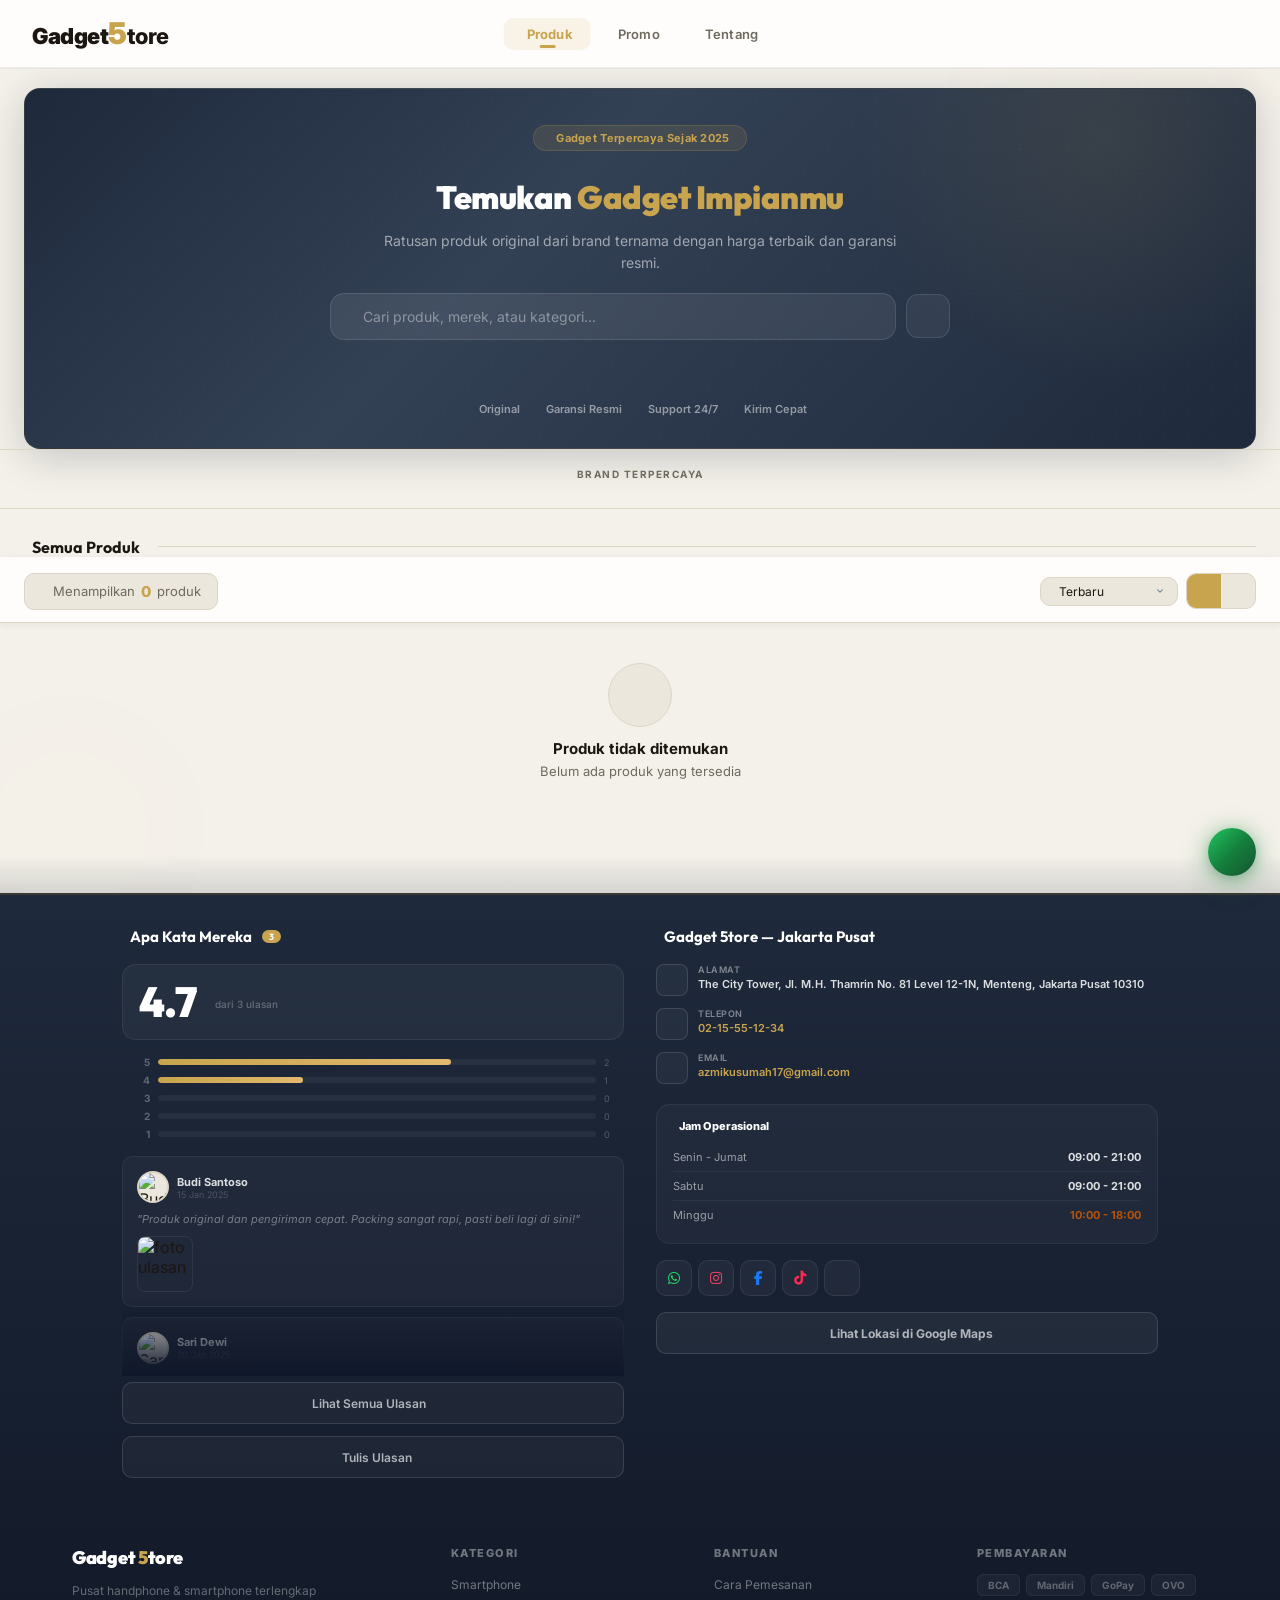
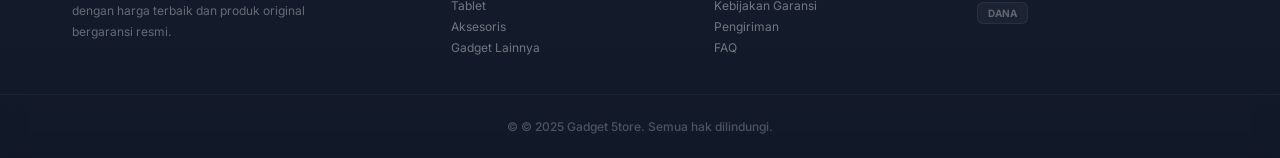
==== commit bd42fc4b: "Add files via upload" ====
--- a/index.html
+++ b/index.html
@@ -281,7 +281,8 @@
     <div class="sidebar-overlay" id="sidebarOverlay"></div>
     <aside class="sidebar" id="sidebar">
       <div class="side-logo">
-        <img class="side-logo-img" src="" alt="Gadget 5tore" id="sideLogoImg">
+        <div class="side-logo-text"><span>Gadget </span><span class="sfv">5</span><span>tore</span></div>
+        <div class="side-logo-sub">Admin Dashboard</div>
       </div>
       <nav class="side-nav" id="sideNav"></nav>
       <div class="side-foot" id="sideFoot"></div>
--- a/css/style.css
+++ b/css/style.css
@@ -427,27 +427,27 @@
 .mobile-burger{display:none;width:42px;height:42px;border-radius:var(--radius-sm);border:2px solid var(--accent);background:var(--accent-dim);color:var(--accent);cursor:pointer;align-items:center;justify-content:center;font-size:18px;flex-shrink:0;font-weight:700}
 .sidebar-overlay{display:none;position:fixed;inset:0;background:rgba(0,0,0,.5);z-index:90;backdrop-filter:blur(3px)}
 .sidebar-overlay.show{display:block}
-.sidebar{width:260px;background:linear-gradient(180deg,#FFFFFF 0%,#FAF6EC 100%);border-right:1px solid var(--border);display:flex;flex-direction:column;position:fixed;top:0;left:0;height:100vh;z-index:100;overflow-y:auto;overflow-x:hidden;box-shadow:4px 0 24px rgba(60,40,10,0.06);transition:transform .3s var(--ease)}
-.side-logo{padding:22px 20px 18px;border-bottom:1px solid var(--border);display:flex;align-items:center;gap:10px}
-.side-logo .sfv{color:var(--accent-dark);font-family:'Outfit',sans-serif;font-size:22px;font-weight:900;line-height:1}
-.side-logo .srest{color:var(--fg);font-family:'Outfit',sans-serif;font-weight:700;font-size:16px}
-.side-logo .side-logo-sub{font-size:9px;color:var(--muted);font-weight:500;letter-spacing:.5px;text-transform:uppercase;margin-top:4px}
+.sidebar{width:260px;background:linear-gradient(180deg,#1B1611 0%,#141110 100%);border-right:1px solid rgba(255,255,255,.06);display:flex;flex-direction:column;position:fixed;top:0;left:0;height:100vh;z-index:100;overflow-y:auto;overflow-x:hidden;box-shadow:4px 0 24px rgba(0,0,0,.2);transition:transform .3s var(--ease)}
+.side-logo{padding:22px 20px 18px;border-bottom:1px solid rgba(255,255,255,.06);display:flex;flex-direction:column;gap:2px}
+.side-logo-text{font-family:'Outfit',sans-serif;font-size:18px;font-weight:700;color:#D8D3C8;line-height:1.2;letter-spacing:-.3px}
+.side-logo-text .sfv{color:var(--accent);font-size:22px;font-weight:900}
+.side-logo .side-logo-sub{font-size:9px;color:#5A5650;font-weight:600;letter-spacing:1.5px;text-transform:uppercase}
 .side-nav{padding:12px 10px;flex:1;overflow-y:auto}
 .side-nav::-webkit-scrollbar{width:3px}
-.side-nav::-webkit-scrollbar-thumb{background:var(--border2);border-radius:10px}
-.nav-label{font-size:9px;font-weight:700;text-transform:uppercase;letter-spacing:1.8px;color:var(--muted);padding:14px 14px 8px;user-select:none}
-.nav-item{display:flex;align-items:center;gap:12px;padding:10px 14px;border-radius:10px;cursor:pointer;color:var(--muted);font-size:13px;font-weight:500;transition:all .25s ease;margin-bottom:2px;position:relative;user-select:none;min-height:42px}
-.nav-item:hover{background:var(--accent-soft);color:var(--accent-dark);transform:translateX(0)}
-.nav-item.active{background:linear-gradient(135deg,rgba(var(--accent-rgb),.18),rgba(var(--accent-rgb),.06));color:var(--accent-dark);font-weight:600;box-shadow:inset 0 0 0 1px rgba(var(--accent-rgb),.25);transform:translateX(0)}
+.side-nav::-webkit-scrollbar-thumb{background:rgba(255,255,255,.1);border-radius:10px}
+.nav-label{font-size:9px;font-weight:700;text-transform:uppercase;letter-spacing:1.8px;color:#5A5650;padding:14px 14px 8px;user-select:none}
+.nav-item{display:flex;align-items:center;gap:12px;padding:10px 14px;border-radius:10px;cursor:pointer;color:#A09B90;font-size:13px;font-weight:500;transition:all .25s ease;margin-bottom:2px;position:relative;user-select:none;min-height:42px}
+.nav-item:hover{background:rgba(255,255,255,.05);color:#D8D3C8;transform:translateX(0)}
+.nav-item.active{background:linear-gradient(135deg,rgba(var(--accent-rgb),.15),rgba(var(--accent-rgb),.04));color:var(--accent);font-weight:600;box-shadow:inset 0 0 0 1px rgba(var(--accent-rgb),.15);transform:translateX(0)}
 .nav-item.active::before{content:'';position:absolute;left:0;top:50%;transform:translateY(-50%);width:3px;height:20px;background:var(--accent);border-radius:0 4px 4px 0}
-.nav-item i{width:18px;text-align:center;font-size:14px;opacity:.7;transition:opacity .2s}
+.nav-item i{width:18px;text-align:center;font-size:14px;opacity:.6;transition:opacity .2s}
 .nav-item.active i{opacity:1}
-.nav-item .nav-badge{margin-left:auto;background:var(--accent-dim);color:var(--accent-dark);font-size:9px;font-weight:700;padding:2px 7px;border-radius:20px;min-width:18px;text-align:center}
-.side-foot{padding:14px 16px;border-top:1px solid var(--border);display:flex;align-items:center;gap:10px;background:var(--accent-soft)}
+.nav-item .nav-badge{margin-left:auto;background:rgba(var(--accent-rgb),.2);color:var(--accent);font-size:9px;font-weight:700;padding:2px 7px;border-radius:20px;min-width:18px;text-align:center}
+.side-foot{padding:14px 16px;border-top:1px solid rgba(255,255,255,.06);display:flex;align-items:center;gap:10px;background:rgba(0,0,0,.25)}
 .avatar{width:36px;height:36px;border-radius:10px;background:linear-gradient(135deg,var(--accent),var(--accent-dark));display:flex;align-items:center;justify-content:center;font-weight:700;font-size:11px;color:#fff;flex-shrink:0;box-shadow:0 2px 8px rgba(var(--accent-rgb),.3)}
 .side-foot-info{font-size:11px}
-.side-foot-info div:first-child{font-weight:600;color:var(--fg)}
-.side-foot-info div:last-child{color:var(--muted);font-size:10px}
+.side-foot-info div:first-child{font-weight:600;color:#D8D3C8}
+.side-foot-info div:last-child{color:#6E6A5E;font-size:10px}
 .dash-main{margin-left:260px;flex:1;padding:24px 28px;position:relative;z-index:1;min-height:100vh;background:var(--bg)}
 #dashContent{animation:fadeIn .25s ease}
 @keyframes fadeIn{from{opacity:0;transform:translateY(8px)}to{opacity:1;transform:translateY(0)}}
--- a/css/style-dark.css
+++ b/css/style-dark.css
@@ -241,9 +241,9 @@
 body.dark .badge-gold { background: rgba(var(--accent-rgb),0.12); color: var(--accent); }
 body.dark .sidebar { background: linear-gradient(180deg, #0c0e16 0%, #090a10 100%); border-right: 1px solid rgba(255,255,255,0.04); box-shadow: 4px 0 24px rgba(0,0,0,0.4); }
 body.dark .side-logo { border-bottom-color: rgba(255,255,255,0.06); }
-body.dark .side-logo .sfv { color: var(--accent); }
-body.dark .side-logo .srest { color: #cbd5e1; }
-body.dark .side-logo .side-logo-sub { color: #64748b; }
+body.dark .side-logo-text { color: #cbd5e1; }
+body.dark .side-logo-text .sfv { color: var(--accent); }
+body.dark .side-logo .side-logo-sub { color: #475569; }
 body.dark .nav-item { color: #8896ab; }
 body.dark .nav-item:hover { background: rgba(255,255,255,0.04); color: #cbd5e1; }
 body.dark .nav-item.active { background: linear-gradient(135deg, rgba(var(--accent-rgb),0.15), rgba(var(--accent-rgb),0.05)); color: var(--accent); box-shadow: inset 0 0 0 1px rgba(var(--accent-rgb),0.15); }
--- a/css/style-responsive.css
+++ b/css/style-responsive.css
@@ -1,4 +1,4 @@
 @media(max-width:1100px){.stats-grid{grid-template-columns:repeat(2,1fr)}.ft-stats-bar{grid-template-columns:repeat(2,1fr)}.products-grid{grid-template-columns:repeat(3,1fr);gap:18px;padding:0 24px 40px}.pub-nav-center{display:none}.pub-nav{padding:0 20px}.detail-grid{grid-template-columns:1fr 1fr}.detail-info{padding:24px;gap:10px}}
 @media(max-width:900px){.detail-grid{grid-template-columns:1fr}.detail-img-main{max-height:380px;padding:16px}.detail-left::after{height:30px}.detail-img-counter{top:8px;left:8px;font-size:10px;padding:3px 8px}.zoom-hint{width:32px;height:32px;bottom:8px;right:8px;font-size:11px}.detail-info{padding:20px 20px 16px;gap:10px}.detail-name{font-size:18px}.detail-price{font-size:24px}.detail-cat{font-size:8px;padding:4px 10px}.wa-section .btn-wa{padding:14px 20px;font-size:14px;border-radius:14px}.wa-trust-row{gap:12px;font-size:9px}.detail-box::before{left:16px;right:16px}.ft-main-grid{grid-template-columns:1fr;gap:28px;padding:24px 20px}}
-@media(max-width:768px){ .cat-featured-grid{grid-template-columns:1fr;gap:0;padding:12px 14px 0} .explore-section{padding:12px 14px 0} .explore-tabs{gap:5px;margin-bottom:12px} .explore-tab{padding:7px 14px;font-size:11px;border-radius:20px} .explore-tab-icon{font-size:12px} .explore-tab-count{font-size:8px;padding:1px 6px} .explore-head-left{font-size:13px} .section-cards{gap:8px} .pub-nav{padding:0 14px;height:56px}.pub-logo{font-size:18px}.pub-logo .fv{font-size:23px}.pub-right .btn span,.pub-right .btn{font-size:11px}.pub-nav-center{display:none!important}.pub-nav-search,.pub-nav-wa{display:none!important} .hero-banner{margin:12px;padding:24px 20px;border-radius:16px}.hero-banner::before{width:200px;height:200px;top:-60px;right:-30px}.hero-banner::after{width:120px;height:120px;bottom:-20px;right:140px}.hero-title{font-size:19px}.hero-sub{font-size:12px;max-width:100%} .hero-filter-btn{width:40px;height:40px;border-radius:12px} .hero-filter.open{max-height:300px} .hfilter-row{gap:6px;padding:6px 0}.hfilter-label{min-width:44px;font-size:8px} .hfilter-chips{overflow-x:auto;flex-wrap:nowrap;-webkit-overflow-scrolling:touch;padding-bottom:2px;scrollbar-width:none;-ms-overflow-style:none} .hfilter-chips::-webkit-scrollbar{display:none} .hfilter-chips .cat-chip{padding:5px 12px;font-size:10px;flex-shrink:0;border-radius:16px} .hfilter-select{padding:5px 24px 5px 10px;font-size:10px;border-radius:16px;flex:1;max-width:140px} .hfilter-input{width:58px;padding:5px 8px;font-size:10px;border-radius:16px} .hfilter-reset{width:28px;height:28px} .search-row{padding:12px 14px}.search-bar{border-radius:14px;padding:0 16px;gap:10px}.search-bar input{padding:12px 0;font-size:14px} .filter-panel-inner{padding:0 14px 16px} .filter-row{gap:6px;overflow-x:auto;flex-wrap:nowrap;-webkit-overflow-scrolling:touch;padding-bottom:4px} .filter-row .filter-label,.filter-row .filter-select,.filter-row .filter-input,.filter-row .btn{flex-shrink:0} .products-grid{grid-template-columns:repeat(2,1fr);gap:10px;padding:0 14px 30px} .pcard{border-radius:14px}.pcard-img{aspect-ratio:3/4}.pcard-body{padding:10px 10px 10px;display:flex;flex-direction:column;gap:4px} .pcard-brand{font-size:7.5px;letter-spacing:.6px;min-height:14px;opacity:.8} .pcard-title{font-size:11px;line-height:1.3;-webkit-line-clamp:2;line-clamp:2;margin:0} .pcard-price-area{margin:0}.price-from{font-size:7px;margin-bottom:0}.price-range{font-size:14px;font-weight:900;color:#1e3a5f;line-height:1.15} .pcard-specs{display:flex;flex-wrap:wrap;gap:3px;margin:1px 0 0}.spec-tag{font-size:7px;padding:1.5px 5px;border-radius:4px;line-height:1.35}.spec-icon i{font-size:6px!important;margin-right:2px!important}.spec-more{font-size:6.5px!important} .var-tags{display:none}.var-tags:has(.var-summary){display:flex}.pcard-stock-row{display:flex;align-items:center;gap:4px;margin-top:auto;padding-top:2px}.stock-dot{width:5px;height:5px}.stock-text{font-size:7px} .products-grid.list-view{grid-template-columns:1fr!important;gap:8px;padding:0 14px 30px} .products-grid.list-view .pcard{grid-template-columns:72px 1fr auto!important;gap:0!important;padding:0} .products-grid.list-view .pcard-img{width:72px!important;height:72px!important;aspect-ratio:1/1} .products-grid.list-view .pcard-img-wrap{border-radius:14px 0 0 14px!important;height:72px!important} .products-grid.list-view .pcard-body{padding:8px 12px!important;gap:2px!important} .products-grid.list-view .pcard-brand{font-size:7px!important;min-height:12px!important} .products-grid.list-view .pcard-title{font-size:11px!important;-webkit-line-clamp:1!important} .products-grid.list-view .price-range{font-size:14px!important} .products-grid.list-view .pcard-specs{display:flex!important;gap:2px!important;margin:0!important} .products-grid.list-view .spec-tag{font-size:6.5px!important;padding:1px 4px!important} .products-grid.list-view .var-tags:has(.var-summary){display:flex!important} .products-grid.list-view .pcard-stock-row{gap:3px!important;padding:0!important}.products-grid.list-view .stock-dot{width:5px!important;height:5px!important}.products-grid.list-view .stock-text{font-size:7px!important} .products-grid.list-view .pcard-footer{min-width:80px!important;padding:0 10px!important}.products-grid.list-view .featured-badge{display:none!important}.products-grid.list-view .pcard-qv{width:24px!important;height:24px!important;font-size:8px!important;opacity:1!important} .pcard-qv{width:28px;height:28px;font-size:9px;opacity:1}.pcard:active{transform:scale(.98);transition:transform .1s}.pcard-actions{opacity:1}.pcard-action-btn{width:26px;height:26px;font-size:9px} .img-indicator{font-size:7px;padding:2px 5px;bottom:6px;right:6px} .featured-badge{top:50%;left:0;transform:translateY(-50%);font-size:6.5px;padding:8px 4px;writing-mode:vertical-rl;border-radius:0 3px 3px 0} .featured-section{padding:20px 14px 0}.newest-section{padding:0 14px 16px} .fcard{min-width:170px;max-width:170px;border-radius:14px}.fcard-body{padding:10px 12px} .cat-bar{padding:10px 14px 8px;flex-wrap:nowrap;gap:8px}.cat-count{font-size:10px;padding:5px 10px}.cat-count i{font-size:10px!important;margin-right:4px!important}.cat-count strong{font-size:12px}.cat-controls{width:auto;justify-content:flex-end;gap:6px;flex-shrink:1;min-width:0}.cat-sort{flex:1;max-width:140px;padding:4px 6px 4px 8px;min-width:0}.cat-sort i{font-size:9px!important}.cat-sort select{font-size:10px;padding-right:14px}.cat-view-toggle{flex-shrink:0}.view-toggle-btn{width:28px;height:28px;font-size:10px}.cat-pagination{padding:6px 14px 30px}.cat-pagination .pg-btn{min-width:34px;height:34px;font-size:11px;border-radius:8px} .detail-overlay{padding:6px 6px;align-items:flex-end}.detail-box{border-radius:16px 16px 0 0;max-height:75vh;width:100%!important;max-width:100%!important}.detail-close{width:28px;height:28px;top:6px;right:6px;font-size:9px;border-radius:8px}.detail-img-main{max-height:160px;padding:8px}.detail-thumbs{padding:4px 6px;gap:3px}.detail-thumb{width:36px;height:36px;border-radius:7px}.detail-img-counter{top:5px;left:5px;font-size:8px;padding:2px 6px}.detail-dots{bottom:6px;gap:4px;padding:3px 6px}.detail-dot{width:4px;height:4px}.detail-dot.active{width:12px}.detail-info{padding:10px 12px 8px;gap:5px}.detail-name{font-size:14px}.detail-price{font-size:18px}.detail-brand{font-size:9px}.detail-desc{font-size:10px}.variant-opt{padding:6px 12px;font-size:10px;border-radius:12px;min-height:32px}.variant-label{font-size:7px;margin-bottom:4px}.wa-section .btn-wa{padding:10px 14px;font-size:11px;border-radius:11px}.wa-trust-row{gap:6px;font-size:6.5px;margin-top:4px}.detail-box::before{display:none} .admin-detail-overlay{padding:0!important;align-items:flex-end!important} .admin-detail-box{width:100%!important;max-width:100%!important;max-height:75vh!important;height:auto!important;border-radius:16px 16px 0 0!important;overflow:hidden!important;display:flex!important;flex-direction:column!important} .admin-detail-box .ad-gallery-main{max-height:150px!important;height:150px!important;object-fit:contain!important} .admin-detail-box .ad-gallery-thumbs{flex-shrink:0;padding:6px 8px 8px;gap:4px;background:transparent} .admin-detail-box .ad-gallery-thumb{width:44px;height:44px;border-radius:8px} .admin-detail-box .ad-info{flex:1!important;overflow-y:auto!important;padding:14px 16px!important;gap:4px!important;-webkit-overflow-scrolling:touch;width:100%!important} .admin-detail-box .ad-info h2{font-size:15px!important} .admin-detail-box .ad-actions{position:sticky;bottom:0;background:var(--bg2);padding:10px 16px;border-top:1px solid var(--border);margin-top:auto;z-index:5;display:flex;gap:6px;width:100%!important} .admin-detail-box .ad-actions .btn{flex:1;font-size:12px;min-height:38px} .qv-card{border-radius:16px;margin:10px}.qv-img{aspect-ratio:4/3} .cat-footer{margin-top:16px}.ft-stats-bar{grid-template-columns:repeat(2,1fr);padding:20px 16px;gap:10px}.ft-stat-val{font-size:20px}.ft-main-grid{grid-template-columns:1fr;gap:20px;padding:20px 14px} .ft-section h3{font-size:13px;margin-bottom:14px}.ft-rating-summary{flex-direction:column;text-align:center;gap:10px;padding:14px}.ft-rating-big{min-width:auto}.ft-bars-wrap{margin-bottom:12px} .login-card{border-radius:18px}.login-head{padding:24px 20px 0} .zoom-close{width:40px;height:40px;top:10px;right:10px} .toast-box{bottom:14px;left:50%;transform:translateX(-50%);align-items:center}.toast{min-width:auto;max-width:calc(100vw - 28px)} .skeleton-grid{grid-template-columns:repeat(2,1fr);gap:10px;padding:0 14px} .sidebar{transform:translateX(-100%);z-index:110;background:linear-gradient(180deg,#FFFFFF 0%,#FAF6EC 100%)!important;backdrop-filter:none!important;border-right:1px solid var(--border)}.sidebar.open{transform:translateX(0)} .mobile-burger{display:flex;color:var(--fg2);border:none;background:none}.dash-main{margin-left:0} .mobile-burger:hover{color:var(--accent);background:var(--accent-dim)} .dash-top{flex-wrap:wrap;gap:8px}.dash-top h1{font-size:16px}.dash-top-right{margin-left:auto} body,.view,.dash-wrap,.dash-main{overflow-x:hidden} .mob-bottom-nav{display:block} .mob-bottom-nav~.dash-main .dash-content-last,.dash-main{padding-bottom:80px!important} .stats-grid{grid-template-columns:repeat(2,1fr);gap:10px} .stat-card{padding:16px;border-radius:12px}.stat-value{font-size:20px}.stat-icon{width:36px;height:36px;font-size:14px;margin-bottom:10px} .dash-grid-2col{grid-template-columns:1fr} .quick-actions{grid-template-columns:repeat(2,1fr);gap:8px} .quick-action{padding:14px 10px}.quick-action i{font-size:18px}.quick-action span{font-size:10px} .card{border-radius:12px}.card-head{padding:14px 16px}.card-head h3{font-size:13px} .branch-card{flex-direction:column;gap:10px;padding:14px}.branch-card-icon{width:38px;height:38px;font-size:16px;border-radius:10px}.branch-card-name{font-size:13px}.branch-card-addr{max-width:100%}.branch-card-actions{align-self:flex-end;opacity:1}.branch-card-meta{gap:6px}.branch-card-meta-item{max-width:100%} .pagination .page-btn{min-width:30px;height:30px;font-size:10px;border-radius:6px} .table-wrap{overflow-x:auto;-webkit-overflow-scrolling:touch;max-width:100vw;margin-left:-16px;margin-right:-16px;padding-left:16px;padding-right:16px} .table-wrap table{min-width:650px;white-space:nowrap}.table-wrap table th,.table-wrap table td{padding:6px 4px;font-size:10px} .soc-row,.wa-row{flex-wrap:wrap;gap:6px;padding:8px 10px}.soc-row .form-input,.wa-row .form-input{min-height:40px;font-size:13px}.soc-row select.form-input{min-width:100%;flex-basis:100%}.soc-row input.form-input{flex-basis:100%}.wa-row>label{flex-shrink:0}.wa-row input.form-input{min-width:0;flex:1 1 80px} .prod-thumb{width:28px;height:28px}.prod-name{font-size:10px} .pagination .page-btn{min-width:30px;height:30px;font-size:10px;border-radius:6px} .cat-chart-wrap{gap:20px;padding:16px}.cat-donut{width:150px;height:150px}.cat-donut-hole{inset:20px}.cat-donut-total{font-size:24px}.cat-legend{gap:6px}.cat-legend-item{font-size:11px} .map-toggle{font-size:14px;min-height:46px;background:var(--accent-dim);border-color:var(--accent);color:var(--accent);font-weight:700} .tagline-trust-banner{margin:12px 14px 0;padding:18px 16px;gap:16px} .tagline-trust-text h2{font-size:26px;color:#fff;font-weight:900;letter-spacing:-.5px;text-shadow:0 0 1px rgba(0,0,0,.4),0 1px 2px rgba(0,0,0,.2)} .tagline-trust-text p{font-size:13px;color:rgba(255,255,255,.7);font-weight:500} .tagline-trust-icons{grid-template-columns:repeat(4,1fr);gap:6px;padding:8px 6px;background:rgba(255,255,255,.08);border:1px solid rgba(255,255,255,.1)} .tt-icon-item{flex-direction:column;gap:4px;font-size:9px;color:rgba(255,255,255,.85)} .tt-icon-item i{font-size:14px;color:var(--accent)} body.dark .tagline-trust-text h2{color:var(--fg)} body.dark .tagline-trust-text p{color:var(--muted)} body.dark .tt-icon-item{color:var(--fg)} body.dark .tt-icon-item i{color:var(--accent)} body.dark .tagline-trust-icons{background:var(--glass2);border-color:var(--border)} .dash-grid-2col{grid-template-columns:1fr!important} .dash-top-right{align-items:center} .brand-bar{padding:14px 0;gap:8px}.brand-bar-track{gap:18px}.brand-bar-item{width:70px;height:32px}.brand-bar-item img{height:18px;max-width:45px}.brand-text{width:110px;height:32px}.brand-text img{height:18px;max-width:90px} .footer-grid{gap:20px} .ft-social-btn{width:36px;height:36px} }
+@media(max-width:768px){ .cat-featured-grid{grid-template-columns:1fr;gap:0;padding:12px 14px 0} .explore-section{padding:12px 14px 0} .explore-tabs{gap:5px;margin-bottom:12px} .explore-tab{padding:7px 14px;font-size:11px;border-radius:20px} .explore-tab-icon{font-size:12px} .explore-tab-count{font-size:8px;padding:1px 6px} .explore-head-left{font-size:13px} .section-cards{gap:8px} .pub-nav{padding:0 14px;height:56px}.pub-logo{font-size:18px}.pub-logo .fv{font-size:23px}.pub-right .btn span,.pub-right .btn{font-size:11px}.pub-nav-center{display:none!important}.pub-nav-search,.pub-nav-wa{display:none!important} .hero-banner{margin:12px;padding:24px 20px;border-radius:16px}.hero-banner::before{width:200px;height:200px;top:-60px;right:-30px}.hero-banner::after{width:120px;height:120px;bottom:-20px;right:140px}.hero-title{font-size:19px}.hero-sub{font-size:12px;max-width:100%} .hero-filter-btn{width:40px;height:40px;border-radius:12px} .hero-filter.open{max-height:300px} .hfilter-row{gap:6px;padding:6px 0}.hfilter-label{min-width:44px;font-size:8px} .hfilter-chips{overflow-x:auto;flex-wrap:nowrap;-webkit-overflow-scrolling:touch;padding-bottom:2px;scrollbar-width:none;-ms-overflow-style:none} .hfilter-chips::-webkit-scrollbar{display:none} .hfilter-chips .cat-chip{padding:5px 12px;font-size:10px;flex-shrink:0;border-radius:16px} .hfilter-select{padding:5px 24px 5px 10px;font-size:10px;border-radius:16px;flex:1;max-width:140px} .hfilter-input{width:58px;padding:5px 8px;font-size:10px;border-radius:16px} .hfilter-reset{width:28px;height:28px} .search-row{padding:12px 14px}.search-bar{border-radius:14px;padding:0 16px;gap:10px}.search-bar input{padding:12px 0;font-size:14px} .filter-panel-inner{padding:0 14px 16px} .filter-row{gap:6px;overflow-x:auto;flex-wrap:nowrap;-webkit-overflow-scrolling:touch;padding-bottom:4px} .filter-row .filter-label,.filter-row .filter-select,.filter-row .filter-input,.filter-row .btn{flex-shrink:0} .products-grid{grid-template-columns:repeat(2,1fr);gap:10px;padding:0 14px 30px} .pcard{border-radius:14px}.pcard-img{aspect-ratio:3/4}.pcard-body{padding:10px 10px 10px;display:flex;flex-direction:column;gap:4px} .pcard-brand{font-size:7.5px;letter-spacing:.6px;min-height:14px;opacity:.8} .pcard-title{font-size:11px;line-height:1.3;-webkit-line-clamp:2;line-clamp:2;margin:0} .pcard-price-area{margin:0}.price-from{font-size:7px;margin-bottom:0}.price-range{font-size:14px;font-weight:900;color:#1e3a5f;line-height:1.15} .pcard-specs{display:flex;flex-wrap:wrap;gap:3px;margin:1px 0 0}.spec-tag{font-size:7px;padding:1.5px 5px;border-radius:4px;line-height:1.35}.spec-icon i{font-size:6px!important;margin-right:2px!important}.spec-more{font-size:6.5px!important} .var-tags{display:none}.var-tags:has(.var-summary){display:flex}.pcard-stock-row{display:flex;align-items:center;gap:4px;margin-top:auto;padding-top:2px}.stock-dot{width:5px;height:5px}.stock-text{font-size:7px} .products-grid.list-view{grid-template-columns:1fr!important;gap:8px;padding:0 14px 30px} .products-grid.list-view .pcard{grid-template-columns:72px 1fr auto!important;gap:0!important;padding:0} .products-grid.list-view .pcard-img{width:72px!important;height:72px!important;aspect-ratio:1/1} .products-grid.list-view .pcard-img-wrap{border-radius:14px 0 0 14px!important;height:72px!important} .products-grid.list-view .pcard-body{padding:8px 12px!important;gap:2px!important} .products-grid.list-view .pcard-brand{font-size:7px!important;min-height:12px!important} .products-grid.list-view .pcard-title{font-size:11px!important;-webkit-line-clamp:1!important} .products-grid.list-view .price-range{font-size:14px!important} .products-grid.list-view .pcard-specs{display:flex!important;gap:2px!important;margin:0!important} .products-grid.list-view .spec-tag{font-size:6.5px!important;padding:1px 4px!important} .products-grid.list-view .var-tags:has(.var-summary){display:flex!important} .products-grid.list-view .pcard-stock-row{gap:3px!important;padding:0!important}.products-grid.list-view .stock-dot{width:5px!important;height:5px!important}.products-grid.list-view .stock-text{font-size:7px!important} .products-grid.list-view .pcard-footer{min-width:80px!important;padding:0 10px!important}.products-grid.list-view .featured-badge{display:none!important}.products-grid.list-view .pcard-qv{width:24px!important;height:24px!important;font-size:8px!important;opacity:1!important} .pcard-qv{width:28px;height:28px;font-size:9px;opacity:1}.pcard:active{transform:scale(.98);transition:transform .1s}.pcard-actions{opacity:1}.pcard-action-btn{width:26px;height:26px;font-size:9px} .img-indicator{font-size:7px;padding:2px 5px;bottom:6px;right:6px} .featured-badge{top:50%;left:0;transform:translateY(-50%);font-size:6.5px;padding:8px 4px;writing-mode:vertical-rl;border-radius:0 3px 3px 0} .featured-section{padding:20px 14px 0}.newest-section{padding:0 14px 16px} .fcard{min-width:170px;max-width:170px;border-radius:14px}.fcard-body{padding:10px 12px} .cat-bar{padding:10px 14px 8px;flex-wrap:nowrap;gap:8px}.cat-count{font-size:10px;padding:5px 10px}.cat-count i{font-size:10px!important;margin-right:4px!important}.cat-count strong{font-size:12px}.cat-controls{width:auto;justify-content:flex-end;gap:6px;flex-shrink:1;min-width:0}.cat-sort{flex:1;max-width:140px;padding:4px 6px 4px 8px;min-width:0}.cat-sort i{font-size:9px!important}.cat-sort select{font-size:10px;padding-right:14px}.cat-view-toggle{flex-shrink:0}.view-toggle-btn{width:28px;height:28px;font-size:10px}.cat-pagination{padding:6px 14px 30px}.cat-pagination .pg-btn{min-width:34px;height:34px;font-size:11px;border-radius:8px} .detail-overlay{padding:6px 6px;align-items:flex-end}.detail-box{border-radius:16px 16px 0 0;max-height:75vh;width:100%!important;max-width:100%!important}.detail-close{width:28px;height:28px;top:6px;right:6px;font-size:9px;border-radius:8px}.detail-img-main{max-height:160px;padding:8px}.detail-thumbs{padding:4px 6px;gap:3px}.detail-thumb{width:36px;height:36px;border-radius:7px}.detail-img-counter{top:5px;left:5px;font-size:8px;padding:2px 6px}.detail-dots{bottom:6px;gap:4px;padding:3px 6px}.detail-dot{width:4px;height:4px}.detail-dot.active{width:12px}.detail-info{padding:10px 12px 8px;gap:5px}.detail-name{font-size:14px}.detail-price{font-size:18px}.detail-brand{font-size:9px}.detail-desc{font-size:10px}.variant-opt{padding:6px 12px;font-size:10px;border-radius:12px;min-height:32px}.variant-label{font-size:7px;margin-bottom:4px}.wa-section .btn-wa{padding:10px 14px;font-size:11px;border-radius:11px}.wa-trust-row{gap:6px;font-size:6.5px;margin-top:4px}.detail-box::before{display:none} .admin-detail-overlay{padding:0!important;align-items:flex-end!important} .admin-detail-box{width:100%!important;max-width:100%!important;max-height:75vh!important;height:auto!important;border-radius:16px 16px 0 0!important;overflow:hidden!important;display:flex!important;flex-direction:column!important} .admin-detail-box .ad-gallery-main{max-height:150px!important;height:150px!important;object-fit:contain!important} .admin-detail-box .ad-gallery-thumbs{flex-shrink:0;padding:6px 8px 8px;gap:4px;background:transparent} .admin-detail-box .ad-gallery-thumb{width:44px;height:44px;border-radius:8px} .admin-detail-box .ad-info{flex:1!important;overflow-y:auto!important;padding:14px 16px!important;gap:4px!important;-webkit-overflow-scrolling:touch;width:100%!important} .admin-detail-box .ad-info h2{font-size:15px!important} .admin-detail-box .ad-actions{position:sticky;bottom:0;background:var(--bg2);padding:10px 16px;border-top:1px solid var(--border);margin-top:auto;z-index:5;display:flex;gap:6px;width:100%!important} .admin-detail-box .ad-actions .btn{flex:1;font-size:12px;min-height:38px} .qv-card{border-radius:16px;margin:10px}.qv-img{aspect-ratio:4/3} .cat-footer{margin-top:16px}.ft-stats-bar{grid-template-columns:repeat(2,1fr);padding:20px 16px;gap:10px}.ft-stat-val{font-size:20px}.ft-main-grid{grid-template-columns:1fr;gap:20px;padding:20px 14px} .ft-section h3{font-size:13px;margin-bottom:14px}.ft-rating-summary{flex-direction:column;text-align:center;gap:10px;padding:14px}.ft-rating-big{min-width:auto}.ft-bars-wrap{margin-bottom:12px} .login-card{border-radius:18px}.login-head{padding:24px 20px 0} .zoom-close{width:40px;height:40px;top:10px;right:10px} .toast-box{bottom:14px;left:50%;transform:translateX(-50%);align-items:center}.toast{min-width:auto;max-width:calc(100vw - 28px)} .skeleton-grid{grid-template-columns:repeat(2,1fr);gap:10px;padding:0 14px} .sidebar{transform:translateX(-100%);z-index:110;background:linear-gradient(180deg,#1B1611 0%,#141110 100%)!important;backdrop-filter:none!important;border-right:1px solid rgba(255,255,255,.06)}.sidebar.open{transform:translateX(0)} .mobile-burger{display:flex;color:var(--fg2);border:none;background:none}.dash-main{margin-left:0} .mobile-burger:hover{color:var(--accent);background:var(--accent-dim)} .dash-top{flex-wrap:wrap;gap:8px}.dash-top h1{font-size:16px}.dash-top-right{margin-left:auto} body,.view,.dash-wrap,.dash-main{overflow-x:hidden} .mob-bottom-nav{display:block} .mob-bottom-nav~.dash-main .dash-content-last,.dash-main{padding-bottom:80px!important} .stats-grid{grid-template-columns:repeat(2,1fr);gap:10px} .stat-card{padding:16px;border-radius:12px}.stat-value{font-size:20px}.stat-icon{width:36px;height:36px;font-size:14px;margin-bottom:10px} .dash-grid-2col{grid-template-columns:1fr} .quick-actions{grid-template-columns:repeat(2,1fr);gap:8px} .quick-action{padding:14px 10px}.quick-action i{font-size:18px}.quick-action span{font-size:10px} .card{border-radius:12px}.card-head{padding:14px 16px}.card-head h3{font-size:13px} .branch-card{flex-direction:column;gap:10px;padding:14px}.branch-card-icon{width:38px;height:38px;font-size:16px;border-radius:10px}.branch-card-name{font-size:13px}.branch-card-addr{max-width:100%}.branch-card-actions{align-self:flex-end;opacity:1}.branch-card-meta{gap:6px}.branch-card-meta-item{max-width:100%} .pagination .page-btn{min-width:30px;height:30px;font-size:10px;border-radius:6px} .table-wrap{overflow-x:auto;-webkit-overflow-scrolling:touch;max-width:100vw;margin-left:-16px;margin-right:-16px;padding-left:16px;padding-right:16px} .table-wrap table{min-width:650px;white-space:nowrap}.table-wrap table th,.table-wrap table td{padding:6px 4px;font-size:10px} .soc-row,.wa-row{flex-wrap:wrap;gap:6px;padding:8px 10px}.soc-row .form-input,.wa-row .form-input{min-height:40px;font-size:13px}.soc-row select.form-input{min-width:100%;flex-basis:100%}.soc-row input.form-input{flex-basis:100%}.wa-row>label{flex-shrink:0}.wa-row input.form-input{min-width:0;flex:1 1 80px} .prod-thumb{width:28px;height:28px}.prod-name{font-size:10px} .pagination .page-btn{min-width:30px;height:30px;font-size:10px;border-radius:6px} .cat-chart-wrap{gap:20px;padding:16px}.cat-donut{width:150px;height:150px}.cat-donut-hole{inset:20px}.cat-donut-total{font-size:24px}.cat-legend{gap:6px}.cat-legend-item{font-size:11px} .map-toggle{font-size:14px;min-height:46px;background:var(--accent-dim);border-color:var(--accent);color:var(--accent);font-weight:700} .tagline-trust-banner{margin:12px 14px 0;padding:18px 16px;gap:16px} .tagline-trust-text h2{font-size:26px;color:#fff;font-weight:900;letter-spacing:-.5px;text-shadow:0 0 1px rgba(0,0,0,.4),0 1px 2px rgba(0,0,0,.2)} .tagline-trust-text p{font-size:13px;color:rgba(255,255,255,.7);font-weight:500} .tagline-trust-icons{grid-template-columns:repeat(4,1fr);gap:6px;padding:8px 6px;background:rgba(255,255,255,.08);border:1px solid rgba(255,255,255,.1)} .tt-icon-item{flex-direction:column;gap:4px;font-size:9px;color:rgba(255,255,255,.85)} .tt-icon-item i{font-size:14px;color:var(--accent)} body.dark .tagline-trust-text h2{color:var(--fg)} body.dark .tagline-trust-text p{color:var(--muted)} body.dark .tt-icon-item{color:var(--fg)} body.dark .tt-icon-item i{color:var(--accent)} body.dark .tagline-trust-icons{background:var(--glass2);border-color:var(--border)} .dash-grid-2col{grid-template-columns:1fr!important} .dash-top-right{align-items:center} .brand-bar{padding:14px 0;gap:8px}.brand-bar-track{gap:18px}.brand-bar-item{width:70px;height:32px}.brand-bar-item img{height:18px;max-width:45px}.brand-text{width:110px;height:32px}.brand-text img{height:18px;max-width:90px} .footer-grid{gap:20px} .ft-social-btn{width:36px;height:36px} }
 @media(max-width:480px){ .hero-banner{margin:8px;padding:20px 16px;border-radius:14px}.hero-title{font-size:17px}.hero-badge{font-size:10px;padding:5px 12px} .hero-filter.open{max-height:260px} .hfilter-chips .cat-chip{padding:5px 10px;font-size:9px;border-radius:14px} .hfilter-input{width:52px;font-size:9px} .products-grid{gap:8px;padding:0 10px 24px} .pcard-body{padding:8px 8px 9px;gap:3px} .pcard-brand{font-size:7px;min-height:12px;letter-spacing:.5px} .pcard-title{font-size:10px;-webkit-line-clamp:2;line-height:1.25;margin:0} .pcard-price-area{margin:0}.price-range{font-size:13px;font-weight:900;line-height:1.15}.price-from{font-size:7px} .pcard-specs{gap:2px;margin-top:1px}.spec-tag{font-size:6.5px;padding:1px 4px}.spec-icon i{font-size:5px!important}.spec-more{font-size:6px!important} .pcard-stock-row{gap:3px;padding-top:1px}.stock-dot{width:4px;height:4px}.stock-text{font-size:6.5px} .products-grid.list-view{grid-template-columns:1fr!important;gap:6px;padding:0 10px 24px} .products-grid.list-view .pcard{grid-template-columns:60px 1fr auto!important;gap:0!important;padding:0} .products-grid.list-view .pcard-img{width:60px!important;height:60px!important;aspect-ratio:1/1} .products-grid.list-view .pcard-img-wrap{border-radius:12px 0 0 12px!important;height:60px!important} .products-grid.list-view .pcard-body{padding:6px 10px!important;gap:2px!important} .products-grid.list-view .pcard-brand{font-size:6.5px!important;min-height:10px!important} .products-grid.list-view .pcard-title{font-size:10px!important;-webkit-line-clamp:1!important} .products-grid.list-view .price-range{font-size:12px!important} .products-grid.list-view .pcard-specs{display:flex!important;gap:2px!important;margin:0!important} .products-grid.list-view .spec-tag{font-size:6px!important;padding:1px 3px!important} .products-grid.list-view .var-tags:has(.var-summary){display:flex!important} .products-grid.list-view .pcard-stock-row{gap:2px!important;padding:0!important}.products-grid.list-view .stock-dot{width:4px!important;height:4px!important}.products-grid.list-view .stock-text{font-size:6px!important} .products-grid.list-view .pcard-footer{min-width:70px!important;padding:0 8px!important}.products-grid.list-view .featured-badge{display:none!important}.products-grid.list-view .pcard-qv{width:22px!important;height:22px!important;font-size:7px!important;opacity:1!important} .ft-main-grid{grid-template-columns:1fr;gap:20px}.cat-chip{padding:7px 14px;font-size:11px;min-height:36px}.search-row{padding:10px 10px} .filter-panel-inner{padding:0 10px 14px}.cat-bar{padding:8px 10px 6px;gap:6px}.cat-count{font-size:9px;padding:4px 8px}.cat-count i{font-size:9px!important;margin-right:3px!important}.cat-count strong{font-size:11px}.cat-sort{max-width:120px;padding:3px 5px 3px 7px}.cat-sort select{font-size:9px;padding-right:12px}.view-toggle-btn{width:26px;height:26px;font-size:9px}.cat-pagination{padding:4px 10px 24px} .promo-section{padding:12px 10px 0;gap:8px} .promo-card-body{padding:16px 18px!important} .promo-card-body h3{font-size:15px} .promo-card-body p{font-size:12px} .promo-card-body .promo-icon{font-size:22px;margin-bottom:6px} .promo-card-img{min-height:90px} .cat-featured-grid{grid-template-columns:1fr;gap:12px;padding:12px 10px 0} .explore-section{padding:10px 10px 0} .explore-tabs{gap:4px;margin-bottom:10px} .explore-tab{padding:6px 12px;font-size:10px;border-radius:18px;gap:5px} .explore-tab-icon{font-size:11px} .explore-tab-count{font-size:7.5px;padding:1px 5px} .explore-head-left{font-size:12px;gap:7px} .section-cards{gap:8px} .see-all-btn{font-size:10px;padding:5px 10px} .featured-section{padding:16px 10px 0}.newest-section{padding:0 10px 12px} .fcard{min-width:150px;max-width:150px;border-radius:12px} .skeleton-grid{gap:8px;padding:0 10px}.skeleton-body{padding:8px}.skeleton-line{height:8px} .detail-overlay{padding:0;align-items:flex-end}.detail-box{max-height:70vh;border-radius:14px 14px 0 0}.detail-close{width:26px;height:26px;top:5px;right:5px;font-size:8px}.detail-img-main{max-height:140px;padding:6px}.detail-thumbs{padding:3px 6px;gap:3px}.detail-thumb{width:32px;height:32px;border-radius:6px}.detail-info{padding:8px 10px 6px;gap:4px}.detail-name{font-size:13px}.detail-price{font-size:16px}.detail-brand{font-size:8.5px}.detail-desc{font-size:9.5px}.variant-opt{padding:5px 10px;font-size:9.5px;border-radius:10px;min-height:30px}.variant-label{font-size:7px;margin-bottom:3px}.wa-section .btn-wa{padding:10px 12px;font-size:10.5px;border-radius:10px}.wa-trust-row{gap:5px;font-size:6px}.spec-table td{padding:5px 6px;font-size:9px} .qv-card{margin:8px;border-radius:14px}.qv-body{padding:14px}.qv-name{font-size:14px}.qv-price{font-size:18px} .ft-stats-bar{padding:16px 12px}.ft-stat-val{font-size:18px}.ft-stat-label{font-size:8px} .admin-detail-box .ad-gallery-main{max-height:130px!important;height:130px!important}.admin-detail-box .ad-gallery-thumb{width:36px;height:36px} .tagline-trust-text h2{font-size:22px;color:#fff;font-weight:900;letter-spacing:-.5px;text-shadow:0 0 1px rgba(0,0,0,.4),0 1px 2px rgba(0,0,0,.2)} .tagline-trust-text p{font-size:12px;color:rgba(255,255,255,.7);font-weight:500} .tt-icon-item{font-size:8px;gap:3px;color:rgba(255,255,255,.85)} .tt-icon-item i{font-size:13px;color:var(--accent)} body.dark .tagline-trust-text h2{color:var(--fg)} body.dark .tagline-trust-text p{color:var(--muted)} body.dark .tt-icon-item{color:var(--fg)} body.dark .tt-icon-item i{color:var(--accent)} body.dark .tagline-trust-icons{background:var(--glass2);border-color:var(--border)} .pub-logo-img{height:26px} .side-logo-img{height:20px} .login-logo-img{width:50px} .footer-logo-img{height:24px} .branch-chip{font-size:10px;padding:4px 10px} }
--- a/css/live-chat.css
+++ b/css/live-chat.css
@@ -1728,16 +1728,312 @@
 }
 
 /* ===========================
-   ESCALATION TOAST ANIMATION
+   ESCALATION TOAST SYSTEM (v2)
    =========================== */
-@keyframes lcToastIn {
-  from { opacity: 0; transform: translateX(-50%) translateY(20px); }
-  to { opacity: 1; transform: translateX(-50%) translateY(0); }
-}
-@keyframes lcToastOut {
-  from { opacity: 1; transform: translateX(-50%) translateY(0); }
-  to { opacity: 0; transform: translateX(-50%) translateY(20px); }
-}
-.lc-escalation-toast-btn:hover {
-  background: #D97706 !important;
+
+/* Toast Container — stacking ke atas */
+.lc-toast-container {
+  position: fixed;
+  bottom: 24px;
+  left: 50%;
+  transform: translateX(-50%);
+  display: flex;
+  flex-direction: column-reverse;
+  gap: 10px;
+  z-index: 9999;
+  pointer-events: none;
+  width: 420px;
+  max-width: calc(100vw - 32px);
+}
+.lc-toast-container > * {
+  pointer-events: auto;
+}
+
+/* Individual Toast Card */
+.lc-toast {
+  position: relative;
+  display: flex;
+  flex-direction: column;
+  border-radius: 14px;
+  overflow: hidden;
+  font-family: Inter, system-ui, sans-serif;
+  box-shadow:
+    0 4px 6px -1px rgba(0,0,0,0.1),
+    0 10px 30px -5px rgba(0,0,0,0.12),
+    0 0 0 1px rgba(0,0,0,0.03);
+  backdrop-filter: blur(16px) saturate(1.4);
+  -webkit-backdrop-filter: blur(16px) saturate(1.4);
+  animation: lcToastSlideIn 0.4s cubic-bezier(0.16, 1, 0.3, 1);
+  cursor: default;
+  max-width: 100%;
+}
+.lc-toast--out {
+  animation: lcToastSlideOut 0.3s ease forwards;
+}
+
+/* Accent bar di kiri */
+.lc-toast-accent-bar {
+  position: absolute;
+  left: 0;
+  top: 0;
+  bottom: 0;
+  width: 4px;
+  flex-shrink: 0;
+}
+
+/* Toast body */
+.lc-toast-body {
+  display: flex;
+  align-items: center;
+  gap: 12px;
+  padding: 14px 14px 14px 18px;
+  position: relative;
+}
+
+/* Avatar */
+.lc-toast-avatar {
+  width: 38px;
+  height: 38px;
+  min-width: 38px;
+  border-radius: 10px;
+  color: #fff;
+  font-size: 15px;
+  font-weight: 800;
+  display: flex;
+  align-items: center;
+  justify-content: center;
+  box-shadow: 0 2px 8px rgba(0,0,0,0.15);
+}
+
+/* Content area */
+.lc-toast-content {
+  flex: 1;
+  min-width: 0;
+}
+.lc-toast-title {
+  display: flex;
+  align-items: center;
+  gap: 6px;
+  font-size: 13px;
+  font-weight: 600;
+  line-height: 1.4;
+  white-space: nowrap;
+  overflow: hidden;
+  text-overflow: ellipsis;
+}
+.lc-toast-icon {
+  width: 16px;
+  height: 16px;
+  min-width: 16px;
+  flex-shrink: 0;
+}
+.lc-toast-label {
+  font-weight: 400;
+  opacity: 0.8;
+  white-space: nowrap;
+}
+.lc-toast-sub {
+  font-size: 11px;
+  opacity: 0.55;
+  margin-top: 2px;
+  display: flex;
+  align-items: center;
+  gap: 4px;
+  color: inherit;
+}
+
+/* Ambil Alih button */
+.lc-toast-btn {
+  color: #fff;
+  border: none;
+  border-radius: 9px;
+  padding: 7px 16px;
+  font-size: 12px;
+  font-weight: 700;
+  cursor: pointer;
+  white-space: nowrap;
+  font-family: inherit;
+  transition: all 0.2s ease;
+  box-shadow: 0 2px 8px rgba(0,0,0,0.15);
+  flex-shrink: 0;
+}
+.lc-toast-btn:hover {
+  filter: brightness(1.1);
+  transform: translateY(-1px);
+  box-shadow: 0 4px 12px rgba(0,0,0,0.2);
+}
+.lc-toast-btn:active {
+  transform: translateY(0) scale(0.97);
+}
+
+/* Close button */
+.lc-toast-close {
+  position: absolute;
+  top: 6px;
+  right: 8px;
+  width: 22px;
+  height: 22px;
+  border: none;
+  background: transparent;
+  color: inherit;
+  opacity: 0.3;
+  cursor: pointer;
+  border-radius: 6px;
+  display: flex;
+  align-items: center;
+  justify-content: center;
+  padding: 0;
+  transition: all 0.15s ease;
+}
+.lc-toast-close:hover {
+  opacity: 0.7;
+  background: rgba(0,0,0,0.06);
+}
+.lc-toast-close svg, .lc-toast-close i {
+  width: 14px;
+  height: 14px;
+}
+
+/* Progress bar */
+.lc-toast-progress {
+  height: 3px;
+  width: 100%;
+  opacity: 0.25;
+  flex-shrink: 0;
+}
+.lc-toast-progress-bar {
+  height: 100%;
+  width: 100%;
+  background: rgba(255,255,255,0.9);
+  border-radius: 0 2px 2px 0;
+}
+
+/* Urgency color themes */
+.lc-toast--initial {
+  background: rgba(254,243,199,0.92);
+  color: #92400E;
+  border: 1px solid rgba(245,158,11,0.3);
+}
+.lc-toast--normal {
+  background: rgba(254,243,199,0.92);
+  color: #92400E;
+  border: 1px solid rgba(245,158,11,0.25);
+}
+.lc-toast--warn {
+  background: rgba(255,247,237,0.92);
+  color: #9A3412;
+  border: 1px solid rgba(249,115,22,0.3);
+}
+.lc-toast--urgent {
+  background: rgba(254,242,242,0.92);
+  color: #991B1B;
+  border: 1px solid rgba(239,68,68,0.3);
+  animation: lcToastSlideIn 0.4s cubic-bezier(0.16, 1, 0.3, 1), lcToastUrgentGlow 2s ease-in-out infinite 0.5s;
+}
+.lc-toast--urgent.lc-toast--out {
+  animation: lcToastSlideOut 0.3s ease forwards;
+}
+
+@keyframes lcToastUrgentGlow {
+  0%, 100% { box-shadow: 0 4px 6px -1px rgba(0,0,0,0.1), 0 10px 30px -5px rgba(239,68,68,0.15), 0 0 0 1px rgba(0,0,0,0.03); }
+  50% { box-shadow: 0 4px 6px -1px rgba(0,0,0,0.1), 0 10px 30px -5px rgba(239,68,68,0.3), 0 0 0 3px rgba(239,68,68,0.12); }
+}
+
+/* Slide animations */
+@keyframes lcToastSlideIn {
+  from { opacity: 0; transform: translateY(16px) scale(0.96); }
+  to { opacity: 1; transform: translateY(0) scale(1); }
+}
+@keyframes lcToastSlideOut {
+  from { opacity: 1; transform: translateY(0) scale(1); max-height: 120px; margin-bottom: 0; }
+  to { opacity: 0; transform: translateY(-8px) scale(0.96); max-height: 0; margin-bottom: -10px; padding: 0; }
+}
+
+/* Dark mode */
+body.dark .lc-toast--initial,
+body.dark .lc-toast--normal {
+  background: rgba(120, 80, 10, 0.92);
+  color: #FEF3C7;
+  border-color: rgba(245,158,11,0.25);
+}
+body.dark .lc-toast--warn {
+  background: rgba(120, 60, 5, 0.92);
+  color: #FFEDD5;
+  border-color: rgba(249,115,22,0.25);
+}
+body.dark .lc-toast--urgent {
+  background: rgba(120, 20, 20, 0.92);
+  color: #FEE2E2;
+  border-color: rgba(239,68,68,0.25);
+}
+body.dark .lc-toast-progress { opacity: 0.15; }
+body.dark .lc-toast-progress-bar { background: rgba(255,255,255,0.7); }
+body.dark .lc-toast-close:hover { background: rgba(255,255,255,0.1); }
+body.dark .lc-toast-avatar { box-shadow: 0 2px 8px rgba(0,0,0,0.3); }
+
+/* Mobile */
+@media (max-width: 480px) {
+  .lc-toast-container { width: calc(100vw - 24px); bottom: 16px; gap: 8px; }
+  .lc-toast-body { padding: 12px 12px 12px 16px; gap: 10px; }
+  .lc-toast-avatar { width: 34px; height: 34px; min-width: 34px; font-size: 13px; border-radius: 8px; }
+  .lc-toast-title { font-size: 12px; }
+  .lc-toast-btn { padding: 6px 12px; font-size: 11px; }
+  .lc-toast-sub { font-size: 10px; }
+}
+
+/* Legacy escalation toast fallback (clean up) */
+.lc-escalation-toast:not(.lc-toast) {
+  display: none;
+}
+
+/* ===========================
+   WAITING TIME INDICATOR
+   =========================== */
+.lc-waiting-time {
+  font-size: 10px;
+  font-weight: 700;
+  color: #D97706;
+  background: rgba(245, 158, 11, 0.1);
+  padding: 1px 6px;
+  border-radius: 6px;
+  white-space: nowrap;
+}
+.lc-waiting-time--warn {
+  color: #EA580C;
+  background: rgba(249, 115, 22, 0.12);
+}
+.lc-waiting-time--urgent {
+  color: #DC2626;
+  background: rgba(239, 68, 68, 0.1);
+  animation: lc-waiting-pulse 1.5s ease-in-out infinite;
+}
+@keyframes lc-waiting-pulse {
+  0%, 100% { opacity: 1; }
+  50% { opacity: 0.5; }
+}
+
+/* Session item glow untuk yang menunggu */
+.lc-session-item.is-waiting {
+  border-left: 3px solid #F59E0B;
+}
+body.dark .lc-session-item.is-waiting {
+  border-left-color: #FBBF24;
+}
+
+/* ===========================
+   PULSING SIDEBAR BADGE
+   =========================== */
+.lc-badge-pulse {
+  animation: lc-badge-pulse 1.2s ease-in-out infinite !important;
+}
+@keyframes lc-badge-pulse {
+  0%, 100% { transform: scale(1); box-shadow: 0 0 0 0 rgba(245, 158, 11, 0.5); }
+  50% { transform: scale(1.15); box-shadow: 0 0 8px 2px rgba(245, 158, 11, 0.4); }
+}
+
+/* ===========================
+   NAGGING TOAST VARIANTS
+   =========================== */
+.lc-nag-toast {
+  border-width: 2px !important;
 }
--- a/css/g5-ai.css
+++ b/css/g5-ai.css
@@ -25,7 +25,7 @@
   align-items: center;
   justify-content: center;
   transition: all 0.3s cubic-bezier(0.25, 0.8, 0.25, 1);
-  z-index: 500;
+  z-index: 10001;
   animation: g5aiFabIn 0.4s cubic-bezier(0.2, 0.9, 0.3, 1.2), g5aiFabPulse 3s ease-in-out 1.5s infinite;
 }
 
@@ -134,7 +134,7 @@
   display: flex;
   flex-direction: column;
   overflow: hidden;
-  z-index: 501;
+  z-index: 10002;
   animation: g5aiPopupIn 0.35s cubic-bezier(0.2, 0.9, 0.3, 1.05);
   transform-origin: bottom right;
 }
@@ -427,6 +427,7 @@
   background: var(--bg, #F4F1EA);
   scroll-behavior: smooth;
   min-height: 0;
+  isolation: isolate;
 }
 
 .g5ai-messages::-webkit-scrollbar { width: 4px; }
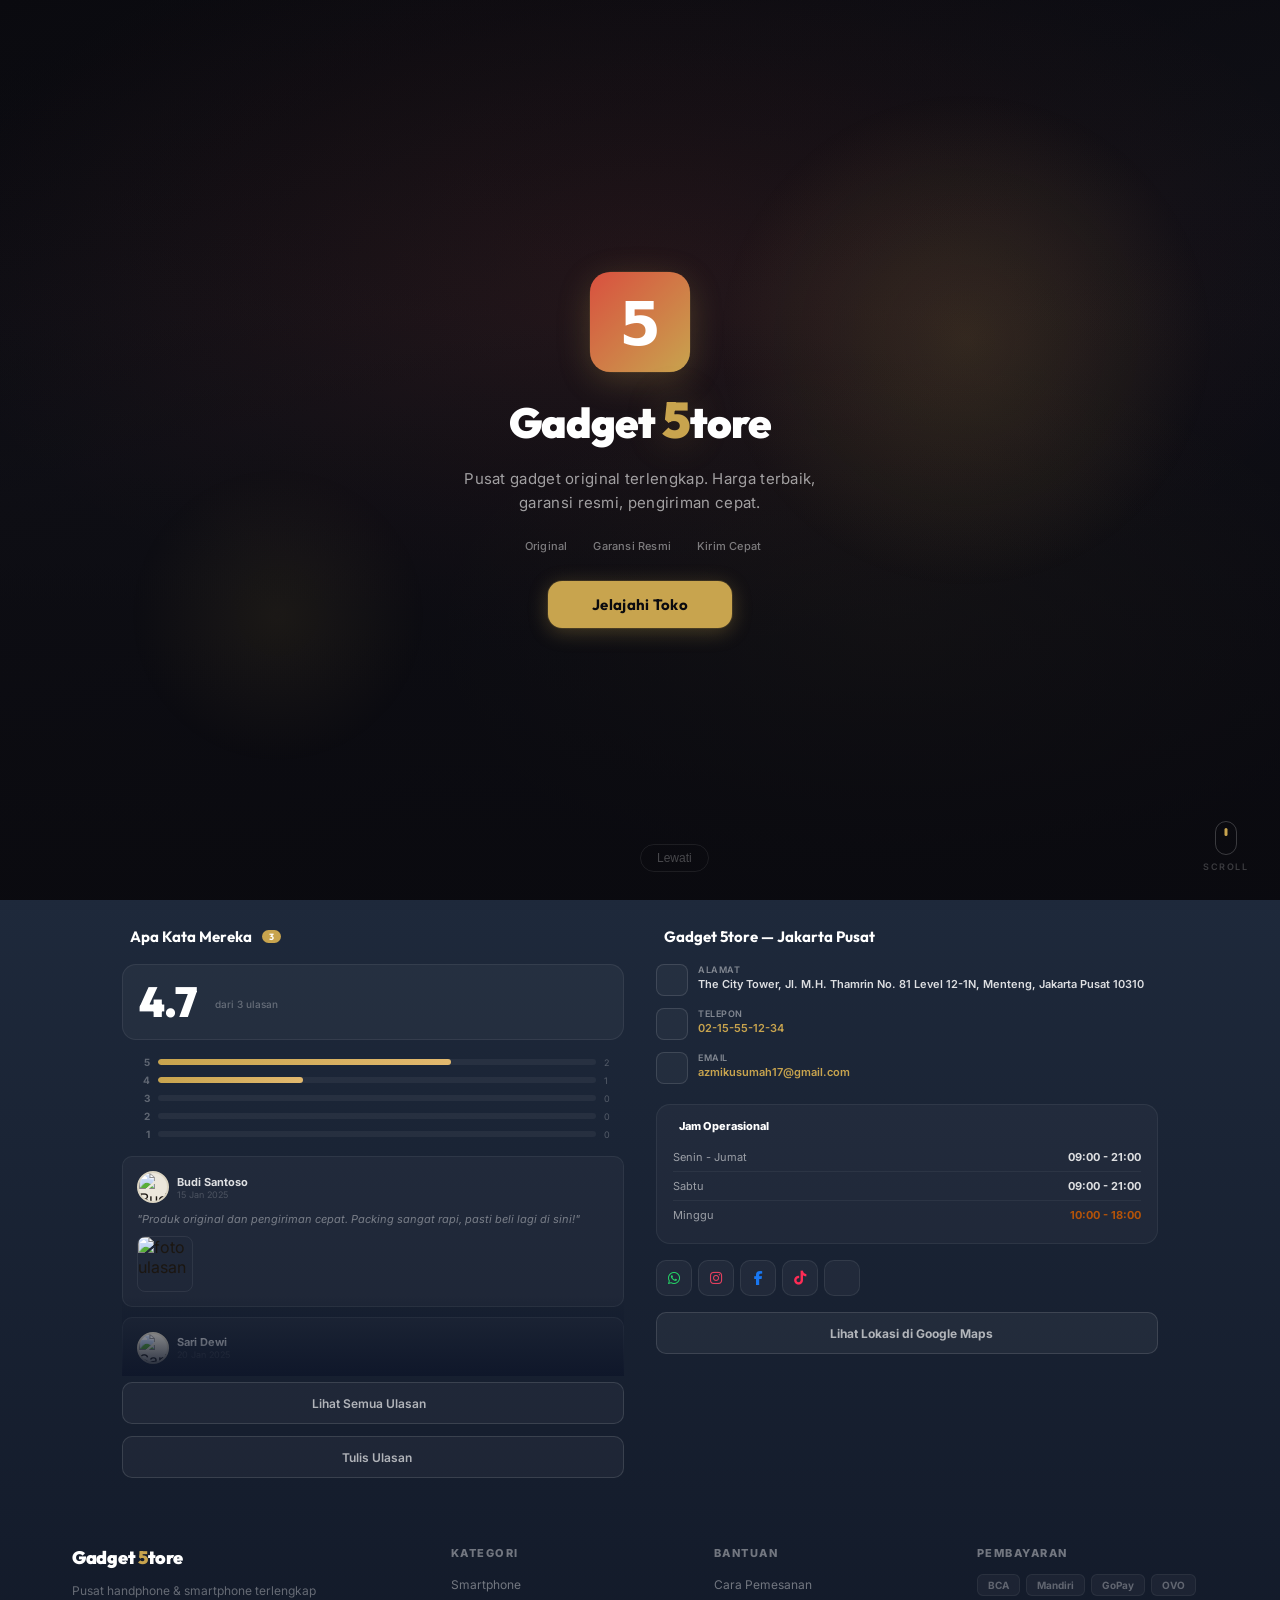
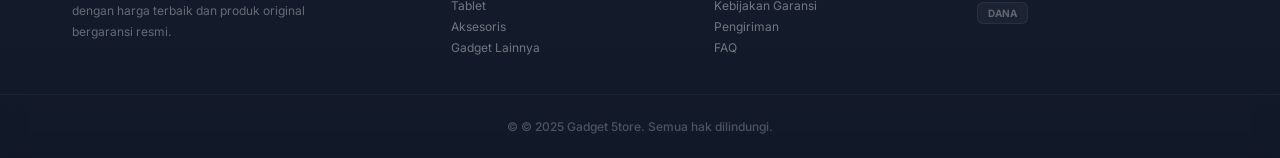
==== commit df66c237: "Add files via upload" ====
--- a/index.html
+++ b/index.html
@@ -19,8 +19,38 @@
   <link rel="stylesheet" href="css/presence.css">
   <link rel="stylesheet" href="css/live-chat.css?v=20260710e">
   <link rel="stylesheet" href="css/g5-ai.css?v=20260710i">
+  <link rel="stylesheet" href="css/intro-overlay.css?v=20260712">
 </head>
 <body>
+<!-- Intro Overlay -->
+<div class="intro-overlay" id="introOverlay">
+  <div class="intro-bg"></div>
+  <div class="intro-glow"></div>
+  <div class="intro-glow-2"></div>
+  <div class="intro-content">
+    <div class="intro-icon" aria-label="G5">
+      <svg viewBox="0 0 100 100" xmlns="http://www.w3.org/2000/svg">
+        <defs><linearGradient id="ig" x1="0" y1="0" x2="100" y2="100" gradientUnits="userSpaceOnUse"><stop offset="0%" stop-color="#D9503F"/><stop offset="100%" stop-color="#C8A44E"/></linearGradient></defs>
+        <rect width="100" height="100" rx="20" fill="url(#ig)"/>
+        <text x="50" y="73" text-anchor="middle" font-family="system-ui,sans-serif" font-size="60" font-weight="900" fill="white">5</text>
+      </svg>
+    </div>
+    <div class="intro-logo">Gadget <span class="fv">5</span>tore</div>
+    <p class="intro-tagline">Pusat gadget original terlengkap. Harga terbaik, garansi resmi, pengiriman cepat.</p>
+    <div class="intro-trust">
+      <span class="intro-trust-item"><i data-lucide="shield-check"></i> Original</span>
+      <span class="intro-trust-item"><i data-lucide="award"></i> Garansi Resmi</span>
+      <span class="intro-trust-item"><i data-lucide="truck"></i> Kirim Cepat</span>
+    </div>
+    <button class="intro-cta" id="introCta">Jelajahi Toko</button>
+  </div>
+  <button class="intro-skip" id="introSkip">Lewati</button>
+  <div class="intro-scroll-hint">
+    <div class="intro-scroll-mouse"></div>
+    <span class="intro-scroll-text">Scroll</span>
+  </div>
+</div>
+
 <noscript>
   <div style="padding:40px;text-align:center;font-family:sans-serif;">
     <h2>JavaScript Diperlukan</h2>
@@ -394,5 +424,49 @@
 <script src="js/live-chat.js?v=20260711lucide"></script>
 <script src="https://cdn.jsdelivr.net/npm/marked/marked.min.js"></script>
 <script src="js/g5-ai.js?v=20260711lucide"></script>
+<script>
+// ── Intro Overlay ──
+(function(){
+  var intro = document.getElementById('introOverlay');
+  if (!intro) return;
+
+  // Cek session — skip kalau udah pernah lihat
+  var INTRO_KEY = 'g5_intro_seen';
+  var skip = sessionStorage.getItem(INTRO_KEY) === '1';
+
+  function dismissIntro() {
+    sessionStorage.setItem(INTRO_KEY, '1');
+    intro.classList.add('hide');
+    setTimeout(function(){
+      intro.remove();
+    }, 700);
+  }
+
+  if (skip) {
+    // Langsung hilangin tanpa animasi
+    intro.remove();
+    return;
+  }
+
+  // Render lucide icons di intro
+  if (window.lucide) lucide.createIcons();
+
+  // CTA & Skip buttons
+  document.getElementById('introCta').addEventListener('click', dismissIntro);
+  document.getElementById('introSkip').addEventListener('click', dismissIntro);
+
+  // Scroll / wheel juga dismiss
+  var dismissed = false;
+  function onScroll(e) {
+    if (dismissed) return;
+    dismissed = true;
+    dismissIntro();
+    window.removeEventListener('wheel', onScroll, { passive: true });
+    window.removeEventListener('touchmove', onScroll, { passive: true });
+  }
+  window.addEventListener('wheel', onScroll, { passive: true });
+  window.addEventListener('touchmove', onScroll, { passive: true });
+})();
+</script>
 </body>
 </html>
--- a/css/style.css
+++ b/css/style.css
@@ -1,10 +1,12 @@
 @property --angle{syntax:'<angle>';initial-value:0deg;inherits:false}
 :root{ --bg:#F4F1EA; --bg2:#FFFFFF; --bg3:#ECE7DC; --border:#DCD5C3; --border2:#C9C0A8; --fg:#1B1611; --fg2:#38322A; --muted:#6E6A5E; --accent:#C8A44E; --accent-dark:#8E6D1E; --accent-dim:rgba(var(--accent-rgb),0.12); --accent-soft:#F8F1DF; --danger:#B91C1C; --warning:#B45309; --info:#1D4ED8; --wa:#15803D; --success:#15803D; --success-rgb:21,128,61; --gold:var(--accent); --navy:#1B1611; --sh-sm:0 2px 8px rgba(60,40,10,0.06); --sh-md:0 4px 18px rgba(60,40,10,0.08); --sh-lg:0 10px 32px rgba(60,40,10,0.10); --sh-xl:0 16px 48px rgba(60,40,10,0.14); --radius:16px; --radius-sm:10px; --ease:cubic-bezier(.25,.8,.25,1); --glass:rgba(255,255,255,0.85); --glass2:rgba(255,255,255,0.92); --danger-rgb:185,28,28; --warning-rgb:180,83,9; --info-rgb:29,78,216; --accent-rgb:200,164,78; --gold-rgb:var(--accent-rgb); --max-w:1240px }
 *{margin:0;padding:0;box-sizing:border-box}
+/* Cegah scroll chaining — scroll child mentok jangan numpang ke parent */
+.sidebar,.side-nav,.detail-overlay,.admin-detail-overlay,.detail-info,.ad-info,.login-card,.table-wrap{overscroll-behavior:contain}
 ::selection{background:var(--accent);color:#fff}
 /* Lucide Icons — use em sizing to respect parent font-size */
 svg.lucide{width:1em;height:1em;vertical-align:middle;flex-shrink:0}
-body{font-family:'Inter',sans-serif;background:var(--bg);color:var(--fg);min-height:100vh;overflow-x:hidden;-webkit-tap-highlight-color:transparent}
+body{font-family:'Inter',sans-serif;background:var(--bg);color:var(--fg);min-height:100vh;overflow-x:hidden;-webkit-tap-highlight-color:transparent;touch-action:manipulation}
 ::-webkit-scrollbar{width:5px;height:5px}
 ::-webkit-scrollbar-track{background:transparent}
 ::-webkit-scrollbar-thumb{background:var(--border);border-radius:3px}
@@ -39,26 +41,31 @@
 .pub-slogan{font-size:9px;font-weight:600;color:var(--muted);letter-spacing:1.5px;text-transform:uppercase;margin-left:2px}
 .pub-right{display:flex;align-items:center;gap:8px}
 .pub-nav-center{display:flex;align-items:center;gap:4px;position:absolute;left:50%;transform:translateX(-50%)}
-.pub-nav-link{padding:8px 18px;border-radius:10px;border:none;background:none;color:var(--muted);font-family:inherit;font-size:13px;font-weight:600;cursor:pointer;transition:all .25s var(--ease);white-space:nowrap;letter-spacing:.2px;position:relative}
+.pub-nav-link{padding:8px 18px;border-radius:10px;border:none;background:none;color:var(--muted);font-family:inherit;font-size:13px;font-weight:600;cursor:pointer;transition:background .12s ease,color .12s ease,transform .12s ease;white-space:nowrap;letter-spacing:.2px;position:relative;touch-action:manipulation;-webkit-user-select:none;user-select:none}
+.pub-nav-link:active{transition-duration:0s}
 .pub-nav-link:hover{color:var(--fg);background:var(--accent-dim)}
 .pub-nav-link.active{color:var(--accent);background:var(--accent-dim);font-weight:700}
 .pub-nav-link.active::after{content:'';position:absolute;bottom:2px;left:50%;transform:translateX(-50%);width:16px;height:2.5px;background:var(--accent);border-radius:2px}
-.pub-nav-search{width:36px;height:36px;border-radius:10px;border:1.5px solid var(--border);background:var(--bg2);color:var(--muted);font-size:14px;cursor:pointer;display:flex;align-items:center;justify-content:center;transition:all .25s var(--ease)}
+.pub-nav-search{width:36px;height:36px;border-radius:10px;border:1.5px solid var(--border);background:var(--bg2);color:var(--muted);font-size:14px;cursor:pointer;display:flex;align-items:center;justify-content:center;transition:border-color .12s ease,color .12s ease,background .12s ease,transform .12s ease;touch-action:manipulation}
+.pub-nav-search:active{transition-duration:0s}
 .pub-nav-search:hover{border-color:var(--accent);color:var(--accent);background:var(--accent-dim)}
-.pub-nav-wa{padding:8px 16px;border-radius:10px;border:none;background:var(--wa);color:#fff;font-family:inherit;font-size:12px;font-weight:700;cursor:pointer;display:inline-flex;align-items:center;gap:6px;transition:all .25s var(--ease);white-space:nowrap}
+.pub-nav-wa{padding:8px 16px;border-radius:10px;border:none;background:var(--wa);color:#fff;font-family:inherit;font-size:12px;font-weight:700;cursor:pointer;display:inline-flex;align-items:center;gap:6px;transition:background .12s ease,transform .12s ease,box-shadow .12s ease;white-space:nowrap;touch-action:manipulation;-webkit-user-select:none;user-select:none}
+.pub-nav-wa:active{transition-duration:0s}
 .pub-nav-wa:hover{background:#15803d;transform:translateY(-1px);box-shadow:0 4px 12px rgba(22,163,74,.3)}
-.btn{padding:10px 20px;border-radius:10px;border:none;cursor:pointer;font-family:inherit;font-size:13px;font-weight:600;transition:all .3s var(--ease);display:inline-flex;align-items:center;justify-content:center;gap:7px;min-height:40px;letter-spacing:.2px}
+.btn{padding:10px 20px;border-radius:10px;border:none;cursor:pointer;font-family:inherit;font-size:13px;font-weight:600;transition:background .12s ease,border-color .12s ease,color .12s ease,box-shadow .12s ease,transform .12s ease,opacity .12s ease;display:inline-flex;align-items:center;justify-content:center;gap:7px;min-height:40px;letter-spacing:.2px;touch-action:manipulation;will-change:transform;-webkit-user-select:none;user-select:none}
+.btn:active{transition-duration:0s;transform:scale(.96)!important}
 .btn-primary{background:var(--accent);color:#1B1611;box-shadow:0 2px 12px rgba(var(--accent-rgb),.25)}
 .btn-primary:hover{background:var(--accent-dark);color:#FFF;transform:translateY(-2px);box-shadow:0 8px 24px rgba(var(--accent-rgb),.35)}
-.btn-primary:active{transform:translateY(0);box-shadow:0 1px 4px var(--accent-dim)}
+.btn-primary:active{transform:scale(.96)!important;box-shadow:0 1px 4px var(--accent-dim)}
 .btn-ghost{background:var(--glass2);border:1.5px solid var(--border2);color:var(--fg2)}
 .btn-ghost:hover{border-color:var(--accent);color:var(--accent);background:var(--accent-dim);transform:translateY(-1px)}
 .btn-danger{background:transparent;color:var(--danger);border:1.5px solid rgba(var(--danger-rgb),.25)}
 .btn-danger:hover{background:rgba(var(--danger-rgb),.08);border-color:var(--danger);transform:translateY(-1px)}
 .btn-info{background:transparent;color:var(--info);border:1.5px solid rgba(var(--info-rgb),.25)}
 .btn-info:hover{background:rgba(var(--info-rgb),.08);border-color:var(--info);transform:translateY(-1px)}
-.btn-wa{background:var(--wa);color:#fff;font-size:14px;padding:14px 24px;border-radius:14px;text-decoration:none;font-weight:700;box-shadow:0 4px 20px rgba(37,211,102,.35);border:none;cursor:pointer;font-family:inherit}
+.btn-wa{background:var(--wa);color:#fff;font-size:14px;padding:14px 24px;border-radius:14px;text-decoration:none;font-weight:700;box-shadow:0 4px 20px rgba(37,211,102,.35);border:none;cursor:pointer;font-family:inherit;touch-action:manipulation}
 .btn-wa:hover{background:#20c05c;transform:translateY(-3px) scale(1.02);box-shadow:0 12px 32px rgba(37,211,102,.45)}
+.btn-wa:active{transition-duration:0s;transform:scale(.96)!important}
 .btn-wa.disabled{background:#333;color:#666;cursor:not-allowed;box-shadow:none;pointer-events:none;opacity:.65;transform:none!important}
 .btn-sm{padding:7px 14px;font-size:11px;border-radius:8px;min-height:32px}
 .view{display:none;position:relative;z-index:1}
@@ -70,7 +77,8 @@
 .search-bar i{color:var(--accent);font-size:16px;flex-shrink:0}
 .search-bar input{background:none;border:none;outline:none;width:100%;padding:14px 0;font-size:15px;font-family:inherit;color:var(--fg);font-weight:500}
 .search-bar input::placeholder{color:var(--muted);font-weight:400}
-.btn-filter-toggle{display:inline-flex;align-items:center;gap:8px;padding:12px 20px;background:var(--bg2);border:2px solid var(--border);border-radius:50px;font-family:inherit;font-size:13px;font-weight:600;color:var(--fg);cursor:pointer;transition:all .25s;white-space:nowrap;min-height:48px}
+.btn-filter-toggle{display:inline-flex;align-items:center;gap:8px;padding:12px 20px;background:var(--bg2);border:2px solid var(--border);border-radius:50px;font-family:inherit;font-size:13px;font-weight:600;color:var(--fg);cursor:pointer;transition:border-color .12s ease,color .12s ease,background .12s ease,transform .12s ease;white-space:nowrap;min-height:48px;touch-action:manipulation;-webkit-user-select:none;user-select:none}
+.btn-filter-toggle:active{transition-duration:0s;transform:scale(.97)!important}
 .btn-filter-toggle:hover{border-color:var(--accent);color:var(--accent);background:var(--accent-soft);transform:translateY(-1px)}
 .btn-filter-toggle.active{background:var(--accent);border-color:var(--accent);color:#fff}
 .filter-panel{max-height:0;overflow:hidden;transition:max-height .5s cubic-bezier(.4,0,.2,1);background:var(--glass);backdrop-filter:blur(16px);border-bottom:1px solid var(--border);box-shadow:var(--sh-md)}
@@ -79,7 +87,8 @@
 .filter-panel-head{display:flex;align-items:center;justify-content:space-between;padding:16px 0 12px;border-bottom:1px solid var(--border);margin-bottom:16px}
 .filter-panel-head h3{font-family:'Outfit',sans-serif;font-size:15px;font-weight:700;color:var(--fg);display:flex;align-items:center;gap:8px}
 .filter-panel-head h3 i{color:var(--accent)}
-.btn-close-panel{background:none;border:none;width:36px;height:36px;border-radius:10px;display:flex;align-items:center;justify-content:center;color:var(--muted);font-size:16px;cursor:pointer;transition:all .2s}
+.btn-close-panel{background:none;border:none;width:36px;height:36px;border-radius:10px;display:flex;align-items:center;justify-content:center;color:var(--muted);font-size:16px;cursor:pointer;transition:background .1s ease,color .1s ease;touch-action:manipulation}
+.btn-close-panel:active{transition-duration:0s}
 .btn-close-panel:hover{background:var(--accent-dim);color:var(--accent)}
 .filter-panel-body{display:flex;flex-direction:column;gap:16px}
 .filter-section-row{display:flex;flex-direction:column;gap:8px}
@@ -176,7 +185,8 @@
 .cat-sort select{appearance:none;background:transparent;border:none;font-size:12px;color:var(--fg);font-family:inherit;cursor:pointer;outline:none;padding-right:16px;background-image:url("data:image/svg+xml,%3Csvg xmlns='http://www.w3.org/2000/svg' width='10' height='10' viewBox='0 0 24 24' fill='none' stroke='%2364748B' stroke-width='2.5' stroke-linecap='round' stroke-linejoin='round'%3E%3Cpolyline points='6 9 12 15 18 9'/%3E%3C/svg%3E");background-repeat:no-repeat;background-position:right 2px center}
 .cat-sort select option{background:var(--bg2);color:var(--fg)}
 .cat-view-toggle{display:flex;background:var(--bg3);border-radius:10px;border:1px solid var(--border);overflow:hidden}
-.view-toggle-btn{width:34px;height:34px;display:flex;align-items:center;justify-content:center;border:none;background:transparent;color:var(--muted);cursor:pointer;font-size:12px;transition:all .2s}
+.view-toggle-btn{width:34px;height:34px;display:flex;align-items:center;justify-content:center;border:none;background:transparent;color:var(--muted);cursor:pointer;font-size:12px;transition:background .1s ease,color .1s ease;touch-action:manipulation}
+.view-toggle-btn:active{transition-duration:0s}
 .view-toggle-btn:hover{color:var(--fg)}
 .view-toggle-btn.active{background:var(--accent);color:#0F172A}
 .products-grid.list-view{grid-template-columns:1fr;gap:8px}
@@ -343,18 +353,21 @@
 .spec-table td{padding:10px 14px;font-size:12px}
 .spec-table td:first-child{color:var(--muted);width:110px;font-weight:600;letter-spacing:.2px}
 .spec-table td:last-child{font-weight:600;color:var(--fg)}
-.detail-close{position:fixed;top:20px;right:20px;width:40px;height:40px;border-radius:12px;border:1.5px solid rgba(255,255,255,.12);background:rgba(0,0,0,.45);backdrop-filter:blur(8px);color:rgba(255,255,255,.85);font-size:14px;cursor:pointer;display:flex;align-items:center;justify-content:center;transition:all .25s;z-index:210;box-shadow:0 4px 16px rgba(0,0,0,.3)}
+.detail-close{position:fixed;top:20px;right:20px;width:40px;height:40px;border-radius:12px;border:1.5px solid rgba(255,255,255,.12);background:rgba(0,0,0,.45);backdrop-filter:blur(8px);color:rgba(255,255,255,.85);font-size:14px;cursor:pointer;display:flex;align-items:center;justify-content:center;transition:background .1s ease,color .1s ease,border-color .1s ease;touch-action:manipulation;z-index:210;box-shadow:0 4px 16px rgba(0,0,0,.3)}
+.detail-close:active{transition-duration:0s;transform:scale(.9)!important}
 .detail-close:hover{background:rgba(var(--accent-rgb),.25);color:#fff;border-color:rgba(var(--accent-rgb),.5);transform:rotate(90deg) scale(1.05)}
 .variant-section{margin-top:8px;margin-bottom:4px}
 .variant-label{font-size:10px;font-weight:800;color:var(--muted);margin-bottom:10px;text-transform:uppercase;letter-spacing:1.5px}
 .variant-options{display:flex;flex-wrap:wrap;gap:8px}
-.variant-opt{padding:10px 22px;border-radius:22px;border:2px solid var(--border);background:var(--bg);color:var(--fg2);font-family:inherit;font-size:13px;font-weight:600;cursor:pointer;transition:all .3s var(--ease);user-select:none;min-height:42px;display:inline-flex;align-items:center;gap:4px;position:relative}
+.variant-opt{padding:10px 22px;border-radius:22px;border:2px solid var(--border);background:var(--bg);color:var(--fg2);font-family:inherit;font-size:13px;font-weight:600;cursor:pointer;transition:border-color .12s ease,color .12s ease,background .12s ease,transform .12s ease,box-shadow .12s ease;user-select:none;min-height:42px;display:inline-flex;align-items:center;gap:4px;position:relative;touch-action:manipulation}
+.variant-opt:active{transition-duration:0s;transform:scale(.95)!important}
 .variant-opt:hover{border-color:var(--accent);color:var(--accent);background:var(--accent-dim);transform:translateY(-2px);box-shadow:0 4px 12px rgba(var(--accent-rgb),.1)}
 .variant-opt.active{background:linear-gradient(135deg,var(--accent),#D4B55E);border-color:transparent;color:#fff;box-shadow:0 6px 24px rgba(var(--accent-rgb),.3),0 0 0 3px rgba(var(--accent-rgb),.12);transform:translateY(-2px);font-weight:700}
 .variant-opt:disabled{pointer-events:none}
 .variant-opt .var-price{font-size:11px;opacity:.85;font-weight:600;margin-left:2px}
 .wa-section{margin-top:auto;padding-top:16px;border-top:1px solid var(--border)}
-.wa-section .btn-wa{padding:16px 24px;font-size:15px;font-weight:800;border-radius:16px;letter-spacing:.2px;transition:all .3s var(--ease);box-shadow:0 4px 20px rgba(22,163,74,.25)}
+.wa-section .btn-wa{padding:16px 24px;font-size:15px;font-weight:800;border-radius:16px;letter-spacing:.2px;transition:background .12s ease,transform .12s ease,box-shadow .12s ease;box-shadow:0 4px 20px rgba(22,163,74,.25)}
+.wa-section .btn-wa:active{transition-duration:0s;transform:scale(.97)!important}
 .wa-section .btn-wa:hover{transform:translateY(-2px);box-shadow:0 8px 30px rgba(22,163,74,.35)}
 .wa-trust-row{display:flex;align-items:center;justify-content:center;gap:16px;margin-top:10px;font-size:10px;color:var(--muted);font-weight:500}
 .wa-trust-row i{color:var(--accent);font-size:11px}
@@ -402,9 +415,8 @@
 .login-body .form-input::placeholder{color:rgba(255,255,255,.2);font-weight:400}
 .login-body .input-icon{position:absolute;left:14px;top:50%;transform:translateY(-50%);color:rgba(255,255,255,.2);font-size:14px;pointer-events:none;transition:color .25s ease;z-index:2}
 .login-body .form-group:focus-within .input-icon{color:var(--accent)}
-.login-body .btn-primary{width:100%;padding:13px;font-size:14px;font-weight:700;border-radius:12px;background:linear-gradient(135deg,var(--accent),#A8893F);color:#0F172A;border:none;box-shadow:0 4px 16px rgba(var(--accent-rgb),.25);transition:all .3s ease;letter-spacing:.3px;position:relative;overflow:hidden}
-.login-body .btn-primary:hover{transform:translateY(-2px);box-shadow:0 8px 28px rgba(var(--accent-rgb),.35);background:linear-gradient(135deg,#d4b05a,#b89948)}
-.login-body .btn-primary:active{transform:translateY(0);box-shadow:0 2px 8px rgba(var(--accent-rgb),.2)}
+.login-body .btn-primary{width:100%;padding:13px;font-size:14px;font-weight:700;border-radius:12px;background:linear-gradient(135deg,var(--accent),#A8893F);color:#0F172A;border:none;box-shadow:0 4px 16px rgba(var(--accent-rgb),.25);transition:background .12s ease,transform .12s ease,box-shadow .12s ease;letter-spacing:.3px;position:relative;overflow:hidden;touch-action:manipulation}
+.login-body .btn-primary:active{transition-duration:0s;transform:scale(.97)!important;box-shadow:0 2px 8px rgba(var(--accent-rgb),.2)}
 .form-label{display:block;font-size:11px;font-weight:600;margin-bottom:6px;color:var(--muted);letter-spacing:.4px;text-transform:uppercase}
 .form-input{width:100%;padding:10px 14px;background:#fff;border:1.5px solid var(--border);border-radius:8px;color:var(--fg);font-family:inherit;font-size:13px;outline:none;transition:border-color .2s ease,box-shadow .2s ease;min-height:40px;box-shadow:0 1px 2px rgba(0,0,0,.04)}
 .form-input:hover{border-color:rgba(0,0,0,.18)}
@@ -436,7 +448,8 @@
 .side-nav::-webkit-scrollbar{width:3px}
 .side-nav::-webkit-scrollbar-thumb{background:rgba(255,255,255,.1);border-radius:10px}
 .nav-label{font-size:9px;font-weight:700;text-transform:uppercase;letter-spacing:1.8px;color:#5A5650;padding:14px 14px 8px;user-select:none}
-.nav-item{display:flex;align-items:center;gap:12px;padding:10px 14px;border-radius:10px;cursor:pointer;color:#A09B90;font-size:13px;font-weight:500;transition:all .25s ease;margin-bottom:2px;position:relative;user-select:none;min-height:42px}
+.nav-item{display:flex;align-items:center;gap:12px;padding:10px 14px;border-radius:10px;cursor:pointer;color:#A09B90;font-size:13px;font-weight:500;transition:background .12s ease,color .12s ease;margin-bottom:2px;position:relative;user-select:none;min-height:42px;touch-action:manipulation}
+.nav-item:active{transition-duration:0s}
 .nav-item:hover{background:rgba(255,255,255,.05);color:#D8D3C8;transform:translateX(0)}
 .nav-item.active{background:linear-gradient(135deg,rgba(var(--accent-rgb),.15),rgba(var(--accent-rgb),.04));color:var(--accent);font-weight:600;box-shadow:inset 0 0 0 1px rgba(var(--accent-rgb),.15);transform:translateX(0)}
 .nav-item.active::before{content:'';position:absolute;left:0;top:50%;transform:translateY(-50%);width:3px;height:20px;background:var(--accent);border-radius:0 4px 4px 0}
@@ -473,7 +486,8 @@
 .card-head h3 i{color:var(--accent);font-size:13px;opacity:.6}
 .dash-grid-2col{display:grid;grid-template-columns:1fr 1fr;gap:16px;margin-top:16px}
 .quick-actions{display:grid;grid-template-columns:repeat(auto-fill,minmax(140px,1fr));gap:10px;margin-top:16px}
-.quick-action{display:flex;flex-direction:column;align-items:center;gap:8px;padding:18px 12px;background:var(--bg2);border:1px solid var(--border);border-radius:12px;cursor:pointer;transition:all .25s var(--ease);text-decoration:none;color:var(--fg)}
+.quick-action{display:flex;flex-direction:column;align-items:center;gap:8px;padding:18px 12px;background:var(--bg2);border:1px solid var(--border);border-radius:12px;cursor:pointer;transition:border-color .12s ease,box-shadow .12s ease,background .12s ease,transform .12s ease;text-decoration:none;color:var(--fg);touch-action:manipulation;-webkit-user-select:none;user-select:none}
+.quick-action:active{transition-duration:0s;transform:scale(.96)!important}
 .quick-action:hover{transform:translateY(-2px);box-shadow:var(--sh-md);border-color:rgba(var(--accent-rgb),.25);background:var(--accent-soft)}
 .quick-action i{font-size:20px;color:var(--accent);margin-bottom:2px}
 .quick-action span{font-size:11px;font-weight:600;color:var(--muted)}
@@ -503,7 +517,8 @@
 .low-stock-badge.rendah{background:rgba(var(--warning-rgb),.08);color:var(--warning)}
 .mob-bottom-nav{display:none;position:fixed;bottom:0;left:0;right:0;z-index:105;background:var(--glass);backdrop-filter:blur(20px) saturate(1.4);-webkit-backdrop-filter:blur(20px) saturate(1.4);border-top:1px solid var(--border);padding:6px 8px 8px;padding-bottom:max(8px,env(safe-area-inset-bottom));box-shadow:0 -4px 20px rgba(0,0,0,.08)}
 .mob-bottom-nav-inner{display:flex;justify-content:space-around;align-items:center;gap:4px}
-.mob-nav-item{display:flex;flex-direction:column;align-items:center;gap:2px;padding:6px 8px;border-radius:10px;cursor:pointer;color:var(--muted);font-size:9px;font-weight:600;transition:all .2s;text-decoration:none;min-width:48px}
+.mob-nav-item{display:flex;flex-direction:column;align-items:center;gap:2px;padding:6px 8px;border-radius:10px;cursor:pointer;color:var(--muted);font-size:9px;font-weight:600;transition:color .1s ease;touch-action:manipulation;-webkit-user-select:none;user-select:none;text-decoration:none;min-width:48px}
+.mob-nav-item:active{transition-duration:0s;transform:scale(.92)}
 .mob-nav-item i{font-size:18px;margin-bottom:1px;transition:all .2s}
 .mob-nav-item.active{color:var(--accent)}
 .mob-nav-item.active i{transform:scale(1.15);text-shadow:0 0 12px rgba(var(--accent-rgb),.3)}
@@ -524,14 +539,17 @@
 .table-wrap{overflow-x:auto}
 .action-btns{display:flex;gap:4px;opacity:.6;transition:opacity .2s}
 tbody tr:hover .action-btns{opacity:1}
-.action-btns .btn{transition:all .2s}
+.action-btns .btn{transition:background .1s ease,border-color .1s ease,color .1s ease,transform .1s ease}
+.action-btns .btn:active{transition-duration:0s;transform:scale(.9)!important}
 .action-btns .btn:hover{transform:translateY(-1px)}
 .pagination{display:flex;justify-content:center;gap:4px;margin-top:16px;flex-wrap:wrap}
-.page-btn{min-width:34px;height:34px;border-radius:8px;border:1px solid var(--border);background:var(--bg2);color:var(--muted);font-size:12px;font-weight:600;cursor:pointer;display:flex;align-items:center;justify-content:center;transition:all .2s}
+.page-btn{min-width:34px;height:34px;border-radius:8px;border:1px solid var(--border);background:var(--bg2);color:var(--muted);font-size:12px;font-weight:600;cursor:pointer;display:flex;align-items:center;justify-content:center;transition:border-color .1s ease,color .1s ease,background .1s ease,box-shadow .1s ease;touch-action:manipulation;-webkit-user-select:none;user-select:none}
+.page-btn:active{transition-duration:0s;transform:scale(.94)!important}
 .page-btn:hover:not(:disabled){border-color:var(--accent);color:var(--accent);background:var(--accent-dim)}
 .page-btn.active{background:var(--accent);border-color:var(--accent);color:#fff;font-weight:700;box-shadow:0 2px 8px rgba(var(--accent-rgb),.25)}
 .page-btn:disabled{opacity:.3;cursor:not-allowed}
-.branch-card{display:flex;gap:14px;align-items:flex-start;padding:16px;background:var(--bg);border:1px solid var(--border);border-radius:12px;transition:all .25s var(--ease);overflow:hidden}
+.branch-card{display:flex;gap:14px;align-items:flex-start;padding:16px;background:var(--bg);border:1px solid var(--border);border-radius:12px;transition:border-color .12s ease,box-shadow .12s ease;overflow:hidden;touch-action:manipulation}
+.branch-card:active{transition-duration:0s}
 .branch-card:hover{border-color:rgba(var(--accent-rgb),.2);background:rgba(var(--accent-rgb),.02);transform:translateY(-1px);box-shadow:var(--sh-sm)}
 .branch-card-icon{width:44px;height:44px;border-radius:12px;background:var(--accent-dim);display:flex;align-items:center;justify-content:center;font-size:18px;color:var(--accent);flex-shrink:0}
 .branch-card-body{flex:1;min-width:0;overflow:hidden}
@@ -647,7 +665,7 @@
 .perm-row{display:flex;justify-content:space-between;align-items:center;padding:10px 0;border-bottom:1px solid var(--border)}
 .perm-row:last-child{border-bottom:none}
 .perm-label{font-size:12px;font-weight:500;color:var(--fg)}
-.role-card{border:1px solid var(--border);border-radius:var(--radius-sm);margin-bottom:8px;overflow:hidden;background:var(--bg2);transition:border-color .2s}
+.role-card{border:1px solid var(--border);border-radius:var(--radius-sm);margin-bottom:8px;overflow:hidden;background:var(--bg2);transition:border-color .12s ease,box-shadow .12s ease;touch-action:manipulation}
 .role-card.editing{border-color:var(--accent);box-shadow:0 0 0 2px var(--accent-dim)}
 .role-card-head{display:flex;align-items:center;justify-content:space-between;padding:10px 14px;gap:12px}
 .role-card-left{display:flex;align-items:center;gap:6px;min-width:0;flex:1}
@@ -858,12 +876,12 @@
 .hfilter-reset:hover{border-color:var(--danger);color:var(--danger);background:rgba(220,38,38,.08);transform:rotate(-90deg)}
 .desk-only{display:none!important}
 .mob-dropdown{position:relative;display:block}
-.mob-dropdown-trigger{padding:0;min-height:42px;min-width:42px;width:42px;border-radius:var(--radius-sm);border:none;background:none;color:var(--fg2);font-size:20px;font-weight:700;transition:all .25s var(--ease)}
-.mob-dropdown-trigger:hover,.mob-dropdown-trigger:active{color:var(--accent);background:var(--accent-dim);transform:scale(.95)}
+.mob-dropdown-trigger{padding:0;min-height:42px;min-width:42px;width:42px;border-radius:var(--radius-sm);border:none;background:none;color:var(--fg2);font-size:20px;font-weight:700;transition:color 0s,background 0s;touch-action:manipulation;-webkit-user-select:none;user-select:none}
+.mob-dropdown-trigger:hover,.mob-dropdown-trigger:active{color:var(--accent);background:var(--accent-dim)}
 .mob-dropdown-menu{display:none;position:absolute;top:calc(100% + 6px);right:0;min-width:200px;background:var(--bg2);border:1.5px solid var(--border);border-radius:var(--radius-sm);box-shadow:var(--sh-lg);z-index:200;overflow:hidden}
-.mob-dropdown-menu.open{display:block;animation:pageIn .2s;border-color:var(--accent)}
+.mob-dropdown-menu.open{display:block;animation:pageIn .12s;border-color:var(--accent)}
 .mob-dropdown-header{padding:10px 14px;border-bottom:1px solid var(--border);display:flex;align-items:center;gap:8px}
-.mob-dropdown-item{display:flex;align-items:center;gap:10px;padding:12px 14px;font-size:13px;font-weight:600;color:var(--fg);cursor:pointer;transition:background .15s;border:none;background:none;width:100%;text-align:left;font-family:inherit}
+.mob-dropdown-item{display:flex;align-items:center;gap:10px;padding:12px 14px;font-size:13px;font-weight:600;color:var(--fg);cursor:pointer;transition:background 0s;border:none;background:none;width:100%;text-align:left;font-family:inherit;touch-action:manipulation;-webkit-user-select:none;user-select:none}
 .mob-dropdown-item:hover{background:var(--accent-dim);color:var(--accent)}
 .mob-dropdown-item i{width:16px;text-align:center;font-size:14px;color:var(--muted);flex-shrink:0}
 .mob-dropdown-item:hover i{color:var(--accent)}
@@ -959,25 +977,27 @@
 .cat-donut { animation: donutPulse 4s ease-in-out infinite; }
 @keyframes donutPulse { 0%, 100% { filter: brightness(1.2) saturate(1.3) drop-shadow(0 0 25px var(--accent-dim)); } 50% { filter: brightness(1.4) saturate(1.5) drop-shadow(0 0 40px rgba(var(--accent-rgb),0.25)); } }
 .cat-donut-hole { backdrop-filter: blur(4px); background: var(--bg2); border: 2px solid rgba(255,255,255,0.05); }
-.cat-legend-item { transition: all 0.3s ease; border-radius: 10px; padding: 6px 12px; }
+.cat-legend-item { transition: background 0.12s ease, transform 0.12s ease; border-radius: 10px; padding: 6px 12px; touch-action: manipulation; cursor: pointer; }
+.cat-legend-item:active { transition-duration: 0s; }
 .cat-legend-item:hover { background: var(--glass2); transform: translateX(4px); }
-.cat-legend-dot { transition: transform 0.3s, box-shadow 0.3s; }
+.cat-legend-dot { transition: transform 0.12s ease, box-shadow 0.12s ease; }
 .cat-legend-item:hover .cat-legend-dot { transform: scale(1.5); box-shadow: 0 0 16px currentColor; }
 .dash-top h1 { position: relative; display: inline-flex; align-items: center; }
 .dash-top h1::after { content: ''; position: absolute; bottom: -4px; left: 0; width: 60%; height: 2px; background: linear-gradient(90deg, var(--accent), transparent); border-radius: 2px; }
 .dash-top h1::before { display: none; }
-.btn { transition: all 0.3s cubic-bezier(0.25, 0.8, 0.25, 1); }
-.btn:hover { transform: translateY(-2px) scale(1.02); }
-.btn:active { transform: scale(0.96); }
-tbody tr { transition: background 0.2s, transform 0.2s; }
-tbody tr:hover { background: rgba(var(--accent-rgb),0.04); transform: scale(1.005); }
+/* .btn transition already defined above — no duplicate needed */
+.btn:not(.btn-ghost):hover{transform:translateY(-1px);box-shadow:var(--sh-md)}
+/* Remove tbody transform — performance killer on large tables */
+tbody tr { transition: background 0.12s ease; }
+tbody tr:hover { background: rgba(var(--accent-rgb),0.04); }
 body::before { content: ''; position: fixed; inset: 0; background-image: radial-gradient(circle at 20% 50%, rgba(255,255,255,0.02) 1px, transparent 1px), radial-gradient(circle at 80% 20%, rgba(255,255,255,0.02) 1px, transparent 1px); background-size: 60px 60px; pointer-events: none; z-index: 0; }
 .blob { position: fixed; border-radius: 50%; filter: blur(100px); pointer-events: none; z-index: 0; opacity: 0.3; animation: blobFloat 20s ease-in-out infinite alternate; }
 .blob.b1 { width: 400px; height: 400px; background: radial-gradient(circle, rgba(var(--accent-rgb),0.2), transparent 70%); top: -100px; right: -100px; }
 .blob.b2 { width: 300px; height: 300px; background: radial-gradient(circle, rgba(124,58,237,0.15), transparent 70%); bottom: -80px; left: -80px; animation-delay: -5s; }
 @keyframes blobFloat { 0% { transform: translate(0, 0) scale(1); } 100% { transform: translate(60px, -40px) scale(1.2); } }
 .edit-tabs { background: var(--bg); border-radius: 14px; padding: 6px; gap: 4px; border: 1px solid var(--border); box-shadow: inset 0 1px 3px rgba(0,0,0,0.03); }
-.edit-tab { padding: 10px 20px; border-radius: 10px; background: transparent; border: none; color: var(--muted); font-weight: 600; font-size: 12px; cursor: pointer; transition: all 0.3s cubic-bezier(0.25, 0.8, 0.25, 1); font-family: inherit; display: flex; align-items: center; gap: 8px; white-space: nowrap; min-height: 40px; }
+.edit-tab { padding: 10px 20px; border-radius: 10px; background: transparent; border: none; color: var(--muted); font-weight: 600; font-size: 12px; cursor: pointer; transition: background .12s ease, color .12s ease, transform .12s ease, box-shadow .12s ease; font-family: inherit; display: flex; align-items: center; gap: 8px; white-space: nowrap; min-height: 40px; touch-action: manipulation; -webkit-user-select: none; user-select: none; }
+.edit-tab:active { transition-duration: 0s; }
 .edit-tab:hover { color: var(--fg); background: var(--bg3); transform: translateY(-1px); }
 .edit-tab.active { background: linear-gradient(135deg, var(--accent), var(--accent-dark)); color: #fff; box-shadow: 0 4px 14px rgba(var(--accent-rgb), 0.3); transform: translateY(-1px); font-weight: 700; letter-spacing: 0.2px; }
 .edit-tab i { font-size: 13px; opacity: 0.7; transition: opacity 0.3s; }
@@ -1311,43 +1331,296 @@
 .blob.b2 { background: radial-gradient(circle, rgba(var(--accent-rgb), 0.12), transparent 70%); opacity: 0.2; }
 ::-webkit-scrollbar-thumb { background: var(--border2); border-radius: 3px; }
 ::-webkit-scrollbar-thumb:hover { background: var(--muted); }
-/* ── Promo Slider (Compact + Responsive) ── */
-.promo-slider { position:relative; overflow:hidden; border-radius:14px; background:var(--bg2); }
-.promo-slider-track { display:flex; transition:transform .5s ease; }
-.promo-slide { min-width:100%; position:relative; cursor:pointer; height:140px; background-size:cover; background-position:center; display:flex; align-items:flex-end; background-color:#1E293B; }
-.promo-slide-body { width:100%; padding:16px 18px; background:linear-gradient(transparent,rgba(0,0,0,.7)); color:#fff; }
-.promo-slide-body h3 { font-family:'Outfit',sans-serif; font-size:16px; font-weight:800; margin:0 0 4px; }
-.promo-slide-body p { font-size:12px; margin:0; opacity:.85; }
-.promo-slider-dots { display:flex; justify-content:center; gap:8px; padding:8px 0; }
-.promo-slider-dot { width:8px; height:8px; border-radius:50%; background:var(--border); border:none; cursor:pointer; padding:0; transition:all .3s; }
-.promo-slider-dot.active { background:var(--accent); width:24px; border-radius:4px; }
-.promo-slider-btn { position:absolute; top:50%; transform:translateY(-50%); z-index:5; width:36px; height:36px; border-radius:50%; background:rgba(0,0,0,.5); border:none; color:#fff; font-size:14px; cursor:pointer; display:flex; align-items:center; justify-content:center; transition:all .3s; }
-.promo-slider-btn:hover { background:var(--accent); color:#000; }
-.promo-slider-btn.prev { left:10px; }
-.promo-slider-btn.next { right:10px; }
-@media (min-width:768px) { .promo-slide { height:300px; } }
-@media (min-width:1100px) { .promo-slide { height:180px; } }
+/* ── Promo Slider (Premium) ── */
+.promo-slider {
+  position: relative;
+  overflow: hidden;
+  border-radius: 18px;
+  background: var(--bg2);
+  margin: 0 24px;
+}
+.promo-slider-track {
+  display: flex;
+  transition: transform 0.6s cubic-bezier(0.25, 0.8, 0.25, 1);
+  will-change: transform;
+}
+.promo-slide {
+  min-width: 100%;
+  position: relative;
+  height: 200px;
+  background-size: cover;
+  background-position: center;
+  display: flex;
+  align-items: center;
+  overflow: hidden;
+  background-color: #1a1a2e;
+}
+
+/* Decorative orbs inside slides */
+.promo-slide::before {
+  content: '';
+  position: absolute;
+  width: 220px;
+  height: 220px;
+  border-radius: 50%;
+  top: -60px;
+  right: -40px;
+  background: radial-gradient(circle, rgba(200, 164, 78, 0.15) 0%, transparent 70%);
+  pointer-events: none;
+}
+.promo-slide::after {
+  content: '';
+  position: absolute;
+  width: 160px;
+  height: 160px;
+  border-radius: 50%;
+  bottom: -50px;
+  left: 10%;
+  background: radial-gradient(circle, rgba(217, 80, 63, 0.1) 0%, transparent 70%);
+  pointer-events: none;
+}
+
+/* Glassmorphism content card */
+.promo-slide-body {
+  position: relative;
+  z-index: 2;
+  max-width: 60%;
+  padding: 28px 24px;
+  color: #fff;
+}
+.promo-slide:not(.has-bg) .promo-slide-body {
+  max-width: 70%;
+}
+.promo-slide-badge {
+  display: inline-flex;
+  align-items: center;
+  gap: 5px;
+  padding: 5px 12px;
+  border-radius: 20px;
+  background: rgba(200, 164, 78, 0.18);
+  border: 1px solid rgba(200, 164, 78, 0.25);
+  color: #C8A44E;
+  font-size: 10px;
+  font-weight: 700;
+  letter-spacing: 0.5px;
+  text-transform: uppercase;
+  margin-bottom: 12px;
+  backdrop-filter: blur(8px);
+  -webkit-backdrop-filter: blur(8px);
+}
+.promo-slide-badge i,
+.promo-slide-badge svg {
+  width: 12px;
+  height: 12px;
+}
+.promo-slide-body h3 {
+  font-family: 'Outfit', sans-serif;
+  font-size: 22px;
+  font-weight: 900;
+  margin: 0 0 8px;
+  letter-spacing: -0.5px;
+  line-height: 1.2;
+  text-shadow: 0 2px 12px rgba(0, 0, 0, 0.3);
+}
+.promo-slide-body p {
+  font-size: 13px;
+  margin: 0 0 16px;
+  opacity: 0.8;
+  line-height: 1.5;
+  display: -webkit-box;
+  -webkit-line-clamp: 2;
+  -webkit-box-orient: vertical;
+  overflow: hidden;
+}
+.promo-slide-cta {
+  display: inline-flex;
+  align-items: center;
+  gap: 6px;
+  padding: 9px 20px;
+  border-radius: 10px;
+  background: rgba(255, 255, 255, 0.12);
+  border: 1px solid rgba(255, 255, 255, 0.15);
+  color: #fff;
+  font-size: 12px;
+  font-weight: 600;
+  cursor: pointer;
+  backdrop-filter: blur(8px);
+  -webkit-backdrop-filter: blur(8px);
+  transition: all 0.25s ease;
+}
+.promo-slide-cta:hover {
+  background: rgba(255, 255, 255, 0.2);
+  border-color: rgba(255, 255, 255, 0.3);
+  transform: translateX(2px);
+}
+.promo-slide-cta i,
+.promo-slide-cta svg {
+  width: 14px;
+  height: 14px;
+}
+
+/* Progress bar */
+.promo-slider-progress {
+  position: absolute;
+  bottom: 0;
+  left: 0;
+  right: 0;
+  height: 3px;
+  background: rgba(255, 255, 255, 0.08);
+  z-index: 10;
+}
+.promo-slider-progress-bar {
+  height: 100%;
+  background: linear-gradient(90deg, #C8A44E, #D9503F);
+  width: 0%;
+  border-radius: 0 2px 2px 0;
+  transition: width 0.1s linear;
+}
+
+/* Slide counter */
+.promo-slider-counter {
+  position: absolute;
+  bottom: 14px;
+  right: 16px;
+  z-index: 10;
+  font-family: 'Outfit', sans-serif;
+  font-size: 11px;
+  color: rgba(255, 255, 255, 0.4);
+  font-weight: 600;
+  letter-spacing: 1px;
+}
+.promo-slider-counter .cur {
+  color: #C8A44E;
+  font-size: 14px;
+}
+
+/* Dots */
+.promo-slider-dots {
+  display: flex;
+  justify-content: center;
+  gap: 6px;
+  padding: 10px 0 0;
+  background: var(--bg2);
+  border-radius: 0 0 18px 18px;
+}
+.promo-slider-dot {
+  width: 8px;
+  height: 8px;
+  border-radius: 50%;
+  background: var(--border);
+  border: none;
+  cursor: pointer;
+  padding: 0;
+  transition: all 0.35s cubic-bezier(0.25, 0.8, 0.25, 1);
+}
+.promo-slider-dot.active {
+  background: var(--accent);
+  width: 28px;
+  border-radius: 4px;
+  box-shadow: 0 0 10px rgba(var(--accent-rgb), 0.4);
+}
+
+/* Nav buttons */
+.promo-slider-btn {
+  position: absolute;
+  top: 50%;
+  transform: translateY(-50%);
+  z-index: 10;
+  width: 38px;
+  height: 38px;
+  border-radius: 12px;
+  background: rgba(0, 0, 0, 0.4);
+  border: 1px solid rgba(255, 255, 255, 0.08);
+  color: #fff;
+  font-size: 15px;
+  cursor: pointer;
+  display: flex;
+  align-items: center;
+  justify-content: center;
+  transition: all 0.25s ease;
+  backdrop-filter: blur(8px);
+  -webkit-backdrop-filter: blur(8px);
+  opacity: 0;
+}
+.promo-slider:hover .promo-slider-btn {
+  opacity: 1;
+}
+.promo-slider-btn:hover {
+  background: rgba(200, 164, 78, 0.7);
+  border-color: rgba(200, 164, 78, 0.3);
+  color: #0a0a0f;
+}
+.promo-slider-btn.prev { left: 12px; }
+.promo-slider-btn.next { right: 12px; }
+
+/* Gradient presets for slides without image */
+.promo-grad-0 { background: linear-gradient(135deg, #1a1a2e 0%, #16213e 50%, #0f3460 100%) !important; }
+.promo-grad-1 { background: linear-gradient(135deg, #2d1b3d 0%, #1a3c40 50%, #1e4d2b 100%) !important; }
+.promo-grad-2 { background: linear-gradient(135deg, #3d1f1f 0%, #4a2c2a 50%, #1e2328 100%) !important; }
+.promo-grad-3 { background: linear-gradient(135deg, #0f2027 0%, #203a43 50%, #2c5364 100%) !important; }
+
+/* Responsive */
+@media (max-width: 767px) {
+  .promo-slider { margin: 0 12px; }
+  .promo-slide { height: 180px; }
+  .promo-slide-body { max-width: 75% !important; padding: 20px 16px; }
+  .promo-slide-body h3 { font-size: 17px; }
+  .promo-slide-body p { font-size: 12px; -webkit-line-clamp: 2; }
+  .promo-slide-badge { font-size: 9px; padding: 4px 10px; }
+  .promo-slide-cta { padding: 8px 16px; font-size: 11px; }
+  .promo-slider-btn { opacity: 1; width: 32px; height: 32px; border-radius: 10px; }
+  .promo-slider-btn.prev { left: 8px; }
+  .promo-slider-btn.next { right: 8px; }
+}
+@media (min-width: 768px) { .promo-slide { height: 240px; } }
+@media (min-width: 1100px) { .promo-slide { height: 260px; } .promo-slide-body { max-width: 55%; } }
 
 /* ── Micro-Animations (Lucide Upgrade) ── */
 .pcard:hover{transform:translateY(-4px);box-shadow:var(--sh-lg)}
-.pcard{transition:transform .3s var(--ease),box-shadow .3s var(--ease)}
+.pcard{transition:transform .15s ease,box-shadow .15s ease;touch-action:manipulation}
+.pcard:active{transition-duration:0s;transform:scale(.98)!important}
 .fcard:hover{transform:translateY(-3px);box-shadow:var(--sh-md)}
-.fcard{transition:transform .3s var(--ease),box-shadow .3s var(--ease)}
+.fcard{transition:transform .15s ease,box-shadow .15s ease;touch-action:manipulation}
+.fcard:active{transition-duration:0s;transform:scale(.98)!important}
 .promo-card:hover{transform:translateY(-3px) scale(1.01);box-shadow:var(--sh-lg)}
-.promo-card{transition:transform .35s var(--ease),box-shadow .35s var(--ease)}
-.btn:not(.btn-ghost):hover{transform:translateY(-1px);box-shadow:var(--sh-md)}
-.btn{transition:all .3s var(--ease)}
+.promo-card{transition:transform .15s ease,box-shadow .15s ease;touch-action:manipulation}
+.promo-card:active{transition-duration:0s}
+/* .btn transition already defined above — no duplicate */
 .explore-tab:hover{transform:translateY(-2px)}
-.explore-tab{transition:all .3s var(--ease)}
+.explore-tab{transition:background .12s ease,color .12s ease,transform .12s ease,box-shadow .12s ease;touch-action:manipulation;-webkit-user-select:none;user-select:none}
+.explore-tab:active{transition-duration:0s}
 .cat-chip:hover{transform:translateY(-1px)}
-.hero-trust .ht-item{transition:transform .25s var(--ease)}
+.cat-chip{transition:background .12s ease,color .12s ease,border-color .12s ease,transform .12s ease;touch-action:manipulation;-webkit-user-select:none;user-select:none}
+.cat-chip:active{transition-duration:0s}
+.hero-trust .ht-item{transition:transform .15s ease}
 .hero-trust .ht-item:hover{transform:translateY(-2px)}
-svg.lucide{transition:transform .2s ease}
+svg.lucide{transition:transform .1s ease}
 .btn:hover svg.lucide{transform:scale(1.1)}
 .pub-nav-link:hover svg.lucide{transform:scale(1.08)}
 .wishlisted svg.lucide{fill:currentColor;stroke:currentColor}
 .star-pick svg.lucide.empty,.ft-stars-row svg.lucide.empty{opacity:.2;stroke:var(--border2)}
 svg.lucide-star:not(.empty){fill:var(--gold);stroke:var(--gold)}
 svg.lucide-star.empty{fill:none;stroke:var(--border)}
-@keyframes iconPop{0%{transform:scale(1)}50%{transform:scale(1.2)}100%{transform:scale(1)}}
-.btn:active svg.lucide{animation:iconPop .3s ease}+@keyframes iconPop{0%{transform:scale(1)}50%{transform:scale(1.15)}100%{transform:scale(1)}}
+.btn:active svg.lucide{animation:iconPop .15s ease}
+
+/* ═══════════════════════════════════════════════════
+   GLOBAL RESPONSIVE TOUCH SAFETY NET
+   Catch-all: bikin semua element interaktif instan
+   ═══════════════════════════════════════════════════ */
+button, [role="button"], a[role="button"], input[type="button"], input[type="submit"], input[type="reset"],
+select, .toggle, .pcard-qv, .pcard-action-btn, .star-pick i, .review-upload,
+.ft-social-btn, .reviews-toggle, .form-toggle-btn, .map-toggle,
+.see-all-btn, .branch-chip, .back-to-top, .footer-link,
+.hfilter-reset, .hero-filter-btn, .pcard-qv, .promo-slider-btn,
+.crop-ratio-group .btn, .zoom-close, .mobile-burger {
+  touch-action: manipulation;
+}
+button:active, [role="button"]:active, input[type="button"]:active, input[type="submit"]:active {
+  transition-duration: 0s !important;
+}
+/* Force GPU layer on all buttons for instant repaint */
+button, .btn, [role="button"] {
+  -webkit-user-select: none;
+  user-select: none;
+}
--- a/css/presence.css
+++ b/css/presence.css
@@ -131,6 +131,7 @@
   padding: 6px 0;
   max-height: 240px;
   overflow-y: auto;
+  overscroll-behavior: contain;
 }
 
 .presence-popover-item {
--- a/css/live-chat.css
+++ b/css/live-chat.css
@@ -5,6 +5,7 @@
 
 /* ===========================
    CUSTOMER CHAT WIDGET
+   WhatsApp-Inspired · Teal Edition
    =========================== */
 
 /* --- FAB --- */
@@ -12,68 +13,74 @@
   position: fixed;
   bottom: 24px;
   right: 24px;
-  width: 48px;
-  height: 48px;
-  border-radius: 50%;
+  width: 52px;
+  height: 52px;
+  border-radius: 16px;
   border: none;
-  background: linear-gradient(135deg, #22C55E, #15803D, #14532D);
+  background: #00897B;
   color: #fff;
-  font-size: 18px;
+  font-size: 20px;
   cursor: pointer;
-  box-shadow: 0 6px 28px rgba(21, 128, 61, 0.45), 0 2px 8px rgba(0, 0, 0, 0.12), 0 0 20px rgba(34, 197, 94, 0.15);
-  display: flex;
-  align-items: center;
-  justify-content: center;
-  transition: all 0.3s cubic-bezier(0.25, 0.8, 0.25, 1);
+  box-shadow: 0 4px 16px rgba(0, 137, 123, 0.35), 0 2px 6px rgba(0, 0, 0, 0.08);
+  display: flex;
+  align-items: center;
+  justify-content: center;
+  transition: transform 0.12s ease, box-shadow 0.12s ease, background 0.12s ease;
+  touch-action: manipulation;
+  -webkit-user-select: none;
+  user-select: none;
   z-index: 500;
-  animation: lcFabIn 0.4s cubic-bezier(0.2, 0.9, 0.3, 1.2);
-}
+  animation: lcFabIn 0.35s cubic-bezier(0.2, 0.9, 0.3, 1.1);
+}
+
+.lc-fab:active { transition-duration: 0s; }
 
 .lc-fab::before {
   content: '';
   position: absolute;
-  inset: -4px;
-  border-radius: 50%;
-  background: linear-gradient(135deg, #22C55E, #15803D);
+  inset: -3px;
+  border-radius: 18px;
+  background: rgba(0, 137, 123, 0.25);
   z-index: -1;
-  animation: lcFabPulse 3s ease-in-out 0.5s infinite;
   opacity: 0;
-}
-
-.lc-fab.open::before {
-  animation: none;
-  opacity: 0;
-}
+  transition: opacity 0.12s ease;
+  pointer-events: none;
+}
+
+.lc-fab:not(.open):hover::before { opacity: 1; }
+.lc-fab.open::before { opacity: 0; }
 
 .lc-fab:hover {
-  transform: scale(1.1) translateY(-2px);
-  box-shadow: 0 10px 36px rgba(21, 128, 61, 0.5), 0 4px 12px rgba(0, 0, 0, 0.15), 0 0 28px rgba(34, 197, 94, 0.2);
+  transform: scale(1.06) translateY(-2px);
+  box-shadow: 0 8px 24px rgba(0, 137, 123, 0.4), 0 4px 10px rgba(0, 0, 0, 0.1);
 }
 
 .lc-fab:active { transform: scale(0.95); }
-
 .lc-fab.open .lc-fab-icon { transform: none; }
-
-.lc-fab-icon { transition: transform 0.3s ease; }
+.lc-fab-icon { transition: transform 0.12s ease; }
 
 .lc-fab-badge {
   position: absolute;
-  top: -2px;
-  right: -2px;
-  min-width: 16px;
-  height: 16px;
-  border-radius: 8px;
-  background: var(--danger, #B91C1C);
+  top: -3px;
+  right: -3px;
+  min-width: 18px;
+  height: 18px;
+  border-radius: 10px;
+  background: #F44336;
   color: #fff;
-  font-size: 9px;
+  font-size: 10px;
   font-weight: 800;
   display: none;
   align-items: center;
   justify-content: center;
-  padding: 0 4px;
-  border: 2px solid var(--bg, #F4F1EA);
-  box-shadow: 0 2px 6px rgba(185, 28, 28, 0.3);
-}
+  padding: 0 5px;
+  border: 2px solid #fff;
+  font-family: 'Inter', system-ui, sans-serif;
+  line-height: 1;
+  box-shadow: 0 2px 6px rgba(244, 67, 54, 0.4);
+}
+
+.lc-fab-badge.show { display: flex; }
 
 @keyframes lcFabIn {
   from { opacity: 0; transform: scale(0.5) translateY(20px); }
@@ -81,44 +88,42 @@
 }
 
 @keyframes lcFabPulse {
-  0%, 100% { transform: scale(1); opacity: 0.35; }
-  50% { transform: scale(1.35); opacity: 0; }
-}
-
-/* --- Chat Popup (shared with customer & admin) --- */
+  0%, 100% { opacity: 0; transform: scale(1); }
+  50% { opacity: 0.6; transform: scale(1.08); }
+}
+
+/* --- Popup --- */
 .lc-popup {
   position: fixed;
-  bottom: 84px;
+  bottom: 88px;
   right: 24px;
-  width: 400px;
-  max-width: calc(100vw - 32px);
-  height: 540px;
-  max-height: calc(100vh - 140px);
-  background: rgba(255, 255, 255, 0.82);
-  backdrop-filter: blur(20px);
-  -webkit-backdrop-filter: blur(20px);
-  border: 1px solid rgba(255, 255, 255, 0.35);
-  border-radius: 20px;
-  box-shadow: 0 24px 80px rgba(0, 0, 0, 0.14), 0 8px 32px rgba(0, 0, 0, 0.08), 0 0 0 1px rgba(255, 255, 255, 0.08) inset, 0 0 60px rgba(21, 128, 61, 0.04);
-  display: flex;
+  width: 380px;
+  height: 520px;
+  max-height: calc(100vh - 120px);
+  border-radius: 16px;
+  border: none;
+  background: #ECE5DD;
+  box-shadow: 0 12px 48px rgba(0, 0, 0, 0.15), 0 4px 16px rgba(0, 0, 0, 0.08);
+  display: none;
   flex-direction: column;
   overflow: hidden;
   z-index: 501;
-  animation: lcPopupIn 0.35s cubic-bezier(0.2, 0.9, 0.3, 1.05);
-  transform-origin: bottom left;
-}
-
+  animation: lcPopupIn 0.3s cubic-bezier(0.2, 0.9, 0.3, 1.05);
+  transform-origin: bottom right;
+}
+
+.lc-popup.open { display: flex; }
 .lc-popup.closing {
-  animation: lcPopupOut 0.25s ease forwards;
+  animation: lcPopupOut 0.2s ease forwards;
 }
 
 @keyframes lcPopupIn {
-  from { opacity: 0; transform: scale(0.85) translateY(16px); }
+  from { opacity: 0; transform: scale(0.9) translateY(16px); }
   to { opacity: 1; transform: scale(1) translateY(0); }
 }
 
 @keyframes lcPopupOut {
-  to { opacity: 0; transform: scale(0.85) translateY(16px); }
+  to { opacity: 0; transform: scale(0.9) translateY(16px); }
 }
 
 /* --- Header --- */
@@ -126,39 +131,37 @@
   display: flex;
   align-items: center;
   gap: 12px;
-  padding: 16px 18px;
-  border-bottom: 1px solid rgba(255, 255, 255, 0.1);
-  background: linear-gradient(135deg, #15803D, #16A34A, #166534);
+  padding: 12px 14px;
+  background: #00897B;
   flex-shrink: 0;
 }
 
 .lc-header-avatar {
-  width: 40px;
-  height: 40px;
-  border-radius: 14px;
+  width: 38px;
+  height: 38px;
+  border-radius: 12px;
   background: rgba(255, 255, 255, 0.18);
   display: flex;
   align-items: center;
   justify-content: center;
-  font-size: 18px;
+  font-size: 17px;
   color: #fff;
   flex-shrink: 0;
-  box-shadow: 0 0 0 3px rgba(255, 255, 255, 0.15), 0 0 16px rgba(255, 255, 255, 0.1);
 }
 
 .lc-header-info { flex: 1; min-width: 0; }
 
 .lc-header-name {
-  font-size: 14px;
-  font-weight: 700;
+  font-size: 14.5px;
+  font-weight: 600;
   color: #fff;
-  font-family: 'Outfit', sans-serif;
-  letter-spacing: -0.2px;
+  font-family: 'Inter', system-ui, sans-serif;
+  letter-spacing: -0.1px;
   line-height: 1.2;
 }
 
 .lc-header-status {
-  font-size: 10.5px;
+  font-size: 11px;
   color: rgba(255, 255, 255, 0.75);
   display: flex;
   align-items: center;
@@ -167,15 +170,15 @@
 }
 
 .lc-header-status .lc-status-dot {
-  width: 6px;
-  height: 6px;
+  width: 7px;
+  height: 7px;
   border-radius: 50%;
-  background: #4ADE80;
+  background: #A5D6A7;
   animation: lcStatusPulse 2s ease-in-out infinite;
 }
 
 .lc-status-dot.offline { background: rgba(255, 255, 255, 0.4); animation: none; }
-.lc-status-dot.connecting { background: #FDE047; animation: lc-pulse-dot 1.5s infinite; }
+.lc-status-dot.connecting { background: #FFF59D; animation: lc-pulse-dot 1.5s infinite; }
 
 @keyframes lc-pulse-dot {
   0%, 100% { opacity: 1; }
@@ -183,8 +186,8 @@
 }
 
 @keyframes lcStatusPulse {
-  0%, 100% { box-shadow: 0 0 0 0 rgba(74, 222, 128, 0.5); }
-  50% { box-shadow: 0 0 0 4px rgba(74, 222, 128, 0); }
+  0%, 100% { box-shadow: 0 0 0 0 rgba(165, 214, 167, 0.5); }
+  50% { box-shadow: 0 0 0 4px rgba(165, 214, 167, 0); }
 }
 
 /* Mode Badge */
@@ -194,26 +197,26 @@
   padding: 1px 7px;
   border-radius: 10px;
   margin-left: 4px;
-  letter-spacing: 0.3px;
+  letter-spacing: 0.2px;
 }
 .lc-mode-badge--ai {
-  background: rgba(255, 255, 255, 0.2);
-  color: #fff;
+  background: rgba(255, 255, 255, 0.18);
+  color: #E0F2F1;
 }
 .lc-mode-badge--connecting {
-  background: rgba(255, 255, 255, 0.2);
-  color: #FEF3C7;
+  background: rgba(255, 255, 255, 0.18);
+  color: #FFF9C4;
 }
 .lc-mode-badge--admin {
-  background: rgba(255, 255, 255, 0.2);
-  color: #D1FAE5;
+  background: rgba(255, 255, 255, 0.18);
+  color: #C8E6C9;
 }
 
 /* Disabled input state */
 .lc-input:disabled {
   opacity: 0.5;
   cursor: not-allowed;
-  background: var(--bg, #F4F1EA);
+  background: #F0F2F5;
 }
 .lc-send:disabled {
   opacity: 0.4;
@@ -221,29 +224,93 @@
 }
 
 /* Dark mode variants */
-[data-theme="dark"] .lc-mode-badge--ai { background: rgba(255, 255, 255, 0.1); color: #93C5FD; }
-[data-theme="dark"] .lc-mode-badge--connecting { background: rgba(255, 255, 255, 0.1); color: #FCD34D; }
-[data-theme="dark"] .lc-mode-badge--admin { background: rgba(255, 255, 255, 0.1); color: #6EE7B7; }
-[data-theme="dark"] .lc-input:disabled { background: var(--bg, #1A1A1A); }
+[data-theme="dark"] .lc-mode-badge--ai { background: rgba(255, 255, 255, 0.1); color: #80CBC4; }
+[data-theme="dark"] .lc-mode-badge--connecting { background: rgba(255, 255, 255, 0.1); color: #FFF59D; }
+[data-theme="dark"] .lc-mode-badge--admin { background: rgba(255, 255, 255, 0.1); color: #A5D6A7; }
+[data-theme="dark"] .lc-input:disabled { background: rgba(255, 255, 255, 0.06); }
 
 .lc-header-close {
   width: 32px;
   height: 32px;
   border-radius: 10px;
-  border: 1px solid rgba(255, 255, 255, 0.2);
+  border: none;
   background: rgba(255, 255, 255, 0.12);
-  color: rgba(255, 255, 255, 0.8);
-  font-size: 12px;
+  color: rgba(255, 255, 255, 0.85);
+  font-size: 13px;
   cursor: pointer;
   display: flex;
   align-items: center;
   justify-content: center;
-  transition: all 0.2s ease;
+  transition: background 0s, color 0s;
+  touch-action: manipulation;
+  -webkit-user-select: none;
+  user-select: none;
 }
 
 .lc-header-close:hover {
-  background: rgba(255, 255, 255, 0.25);
-  border-color: rgba(255, 255, 255, 0.35);
+  background: rgba(255, 255, 255, 0.22);
+  color: #fff;
+}
+
+.lc-header-maximize {
+  width: 32px;
+  height: 32px;
+  border-radius: 10px;
+  border: none;
+  background: rgba(255, 255, 255, 0.12);
+  color: rgba(255, 255, 255, 0.85);
+  font-size: 13px;
+  cursor: pointer;
+  display: flex;
+  align-items: center;
+  justify-content: center;
+  transition: background 0s, color 0s;
+  touch-action: manipulation;
+  -webkit-user-select: none;
+  user-select: none;
+}
+
+.lc-header-maximize:hover {
+  background: rgba(255, 255, 255, 0.22);
+  color: #fff;
+}
+
+/* --- Popup Maximized State (desktop only) --- */
+.lc-popup.maximized {
+  width: 560px !important;
+  height: 680px !important;
+  max-height: calc(100vh - 60px) !important;
+  border-radius: 16px;
+}
+
+@media (max-width: 768px) {
+  .lc-header-maximize { display: none; }
+  .lc-popup.maximized {
+    width: auto !important;
+    height: calc(100vh - 160px) !important;
+    right: auto !important;
+    left: 8px !important;
+    transform: none !important;
+  }
+}
+
+@media (max-width: 480px) {
+  .lc-popup.maximized {
+    width: auto !important;
+    height: calc(100vh - 130px) !important;
+    left: 0 !important;
+    right: 0 !important;
+    transform: none !important;
+  }
+}
+
+/* Dark mode maximize btn */
+body.dark .lc-header-maximize {
+  background: rgba(255, 255, 255, 0.08);
+  color: rgba(255, 255, 255, 0.7);
+}
+body.dark .lc-header-maximize:hover {
+  background: rgba(255, 255, 255, 0.15);
   color: #fff;
 }
 
@@ -254,35 +321,36 @@
   flex-direction: column;
   align-items: center;
   justify-content: center;
-  padding: 24px;
-  gap: 16px;
+  padding: 28px 24px;
+  gap: 18px;
+  background: #ECE5DD;
 }
 
 .lc-form-icon {
-  width: 64px;
-  height: 64px;
-  border-radius: 20px;
-  background: linear-gradient(135deg, #22C55E, #15803D, #14532D);
-  display: flex;
-  align-items: center;
-  justify-content: center;
-  font-size: 26px;
+  width: 60px;
+  height: 60px;
+  border-radius: 18px;
+  background: #00897B;
+  display: flex;
+  align-items: center;
+  justify-content: center;
+  font-size: 24px;
   color: #fff;
-  box-shadow: 0 12px 32px rgba(21, 128, 61, 0.3), 0 4px 12px rgba(21, 128, 61, 0.15);
+  box-shadow: 0 6px 20px rgba(0, 137, 123, 0.3);
   animation: lcFloat 3s ease-in-out infinite;
 }
 
 .lc-form h3 {
-  font-size: 17px;
-  font-weight: 800;
-  color: var(--fg, #1B1611);
-  font-family: 'Outfit', sans-serif;
+  font-size: 16px;
+  font-weight: 700;
+  color: #1a1a1a;
+  font-family: 'Inter', system-ui, sans-serif;
   margin: 0;
 }
 
 .lc-form p {
   font-size: 12px;
-  color: var(--muted, #6E6A5E);
+  color: #667781;
   text-align: center;
   margin: 0;
   line-height: 1.5;
@@ -293,43 +361,44 @@
   display: flex;
   flex-direction: column;
   gap: 10px;
-  margin-top: 4px;
+  margin-top: 2px;
 }
 
 .lc-form-input {
   width: 100%;
-  border: 1.5px solid var(--border, #DCD5C3);
-  border-radius: 12px;
+  border: 1.5px solid rgba(0, 0, 0, 0.08);
+  border-radius: 10px;
   padding: 11px 14px;
   font-size: 13px;
-  font-family: 'Inter', sans-serif;
-  color: var(--fg, #1B1611);
-  background: var(--bg, #F4F1EA);
+  font-family: 'Inter', system-ui, sans-serif;
+  color: #1a1a1a;
+  background: #fff;
   outline: none;
   transition: border-color 0.2s, box-shadow 0.2s;
 }
 
-.lc-form-input:focus { border-color: #15803D; box-shadow: 0 0 0 3px rgba(21, 128, 61, 0.1); }
-
-.lc-form-input::placeholder { color: var(--muted, #6E6A5E); }
+.lc-form-input:focus { border-color: #00897B; box-shadow: 0 0 0 3px rgba(0, 137, 123, 0.1); }
+
+.lc-form-input::placeholder { color: #8696A0; }
 
 .lc-form-submit {
   width: 100%;
   padding: 12px;
-  border-radius: 12px;
+  border-radius: 10px;
   border: none;
-  background: linear-gradient(135deg, #22C55E, #15803D, #14532D);
+  background: #00897B;
   color: #fff;
   font-size: 14px;
-  font-weight: 700;
-  font-family: 'Inter', sans-serif;
+  font-weight: 600;
+  font-family: 'Inter', system-ui, sans-serif;
   cursor: pointer;
   transition: all 0.2s ease;
-  box-shadow: 0 4px 14px rgba(21, 128, 61, 0.25);
+  box-shadow: 0 2px 10px rgba(0, 137, 123, 0.3);
 }
 
 .lc-form-submit:hover {
-  box-shadow: 0 6px 24px rgba(21, 128, 61, 0.4), 0 0 0 4px rgba(21, 128, 61, 0.08);
+  background: #00796B;
+  box-shadow: 0 4px 16px rgba(0, 137, 123, 0.4);
   transform: translateY(-1px);
 }
 
@@ -342,87 +411,353 @@
 
 @keyframes lcFloat {
   0%, 100% { transform: translateY(0); }
-  50% { transform: translateY(-6px); }
+  50% { transform: translateY(-5px); }
 }
 
 /* --- Messages (shared) --- */
 .lc-messages {
   flex: 1;
   overflow-y: auto;
-  padding: 16px;
+  overscroll-behavior: contain;
+  padding: 10px 14px;
   display: flex;
   flex-direction: column;
-  gap: 10px;
-  background: var(--bg, #F4F1EA);
+  gap: 3px;
+  background: #ECE5DD;
 }
 
 .lc-msg {
-  max-width: 85%;
-  padding: 7px 11px;
-  border-radius: 16px;
-  font-size: 13px;
-  line-height: 1.45;
+  max-width: 82%;
+  padding: 7px 10px 6px;
+  border-radius: 10px;
+  font-size: 13.5px;
+  line-height: 1.4;
   word-break: break-word;
-  animation: lcMsgIn 0.25s ease;
+  position: relative;
+  animation: lcMsgIn 0.2s ease;
 }
 
 @keyframes lcMsgIn {
-  from { opacity: 0; transform: translateY(8px); }
+  from { opacity: 0; transform: translateY(4px); }
   to { opacity: 1; transform: translateY(0); }
 }
 
 .lc-msg--customer {
   align-self: flex-end;
-  background: linear-gradient(135deg, #22C55E, #15803D, #14532D);
+  background: #00897B;
   color: #fff;
-  border-bottom-right-radius: 4px;
+  border-bottom-right-radius: 3px;
   white-space: pre-line;
-  box-shadow: 0 2px 10px rgba(21, 128, 61, 0.2), 0 1px 3px rgba(0, 0, 0, 0.06);
+  box-shadow: 0 1px 1px rgba(0, 0, 0, 0.06);
 }
 
 .lc-msg--admin {
   align-self: flex-start;
-  background: linear-gradient(135deg, var(--bg2, #fff), #fafaf8);
-  color: var(--fg, #1B1611);
-  border-bottom-left-radius: 4px;
-  border: 1px solid var(--border, #DCD5C3);
-  box-shadow: 0 1px 6px rgba(0, 0, 0, 0.06), 0 0 1px rgba(0, 0, 0, 0.04);
+  background: #fff;
+  color: #1a1a1a;
+  border-bottom-left-radius: 3px;
+  box-shadow: 0 1px 1px rgba(0, 0, 0, 0.06);
 }
 
 .lc-msg--ai {
   align-self: flex-start;
-  background: linear-gradient(135deg, rgba(var(--accent-rgb),0.12), rgba(var(--accent-rgb),0.06));
-  color: var(--fg, #1B1611);
-  border-bottom-left-radius: 4px;
-  border: 1px solid rgba(var(--accent-rgb),0.2);
-  border-left: 3px solid var(--accent, var(--accent));
+  background: #fff;
+  color: #1a1a1a;
+  border-bottom-left-radius: 3px;
+  box-shadow: 0 1px 1px rgba(0, 0, 0, 0.06);
+  border-left: 3px solid #00897B;
+}
+
+/* FIX BUG 3: AI badge di bubble chat */
+.lc-ai-badge {
+  display: inline-block;
+  font-size: 10px;
+  line-height: 1;
+  margin-bottom: 2px;
+  opacity: 0.55;
+  user-select: none;
+}
+
+/* FIX BUG 2: AI sender label styling */
+.lc-msg-sender--ai {
+  color: #00897B !important;
+  font-style: normal;
+  font-weight: 700;
+  letter-spacing: 0.1px;
 }
 
 .lc-msg--system {
+  display: none;
+}
+
+/* ===========================
+   SYSTEM PILLS (centered)
+   =========================== */
+.lc-pill {
   align-self: center;
-  background: none;
+  display: flex;
+  align-items: center;
+  justify-content: center;
+  gap: 6px;
+  padding: 6px 14px;
+  border-radius: 20px;
+  font-size: 11px;
+  line-height: 1.4;
+  max-width: 85%;
+  width: fit-content;
+  animation: lcMsgIn 0.3s ease;
+  margin: 4px auto;
+}
+
+.lc-pill-icon {
+  width: 13px;
+  height: 13px;
+  min-width: 13px;
+  flex-shrink: 0;
+  opacity: 0.7;
+}
+.lc-pill-icon svg {
+  width: 13px;
+  height: 13px;
+}
+
+.lc-pill-text {
+  white-space: nowrap;
+  overflow: hidden;
+  text-overflow: ellipsis;
+}
+
+.lc-pill-time {
+  font-size: 10px;
+  opacity: 0.5;
+  flex-shrink: 0;
+}
+
+/* Info — abu-abu netral */
+.lc-pill--info {
+  background: rgba(107, 114, 128, 0.08);
   color: var(--muted, #6E6A5E);
-  font-size: 11px;
-  padding: 4px 12px;
-  max-width: 100%;
+}
+
+/* Escalate — kuning, menunggu admin */
+.lc-pill--escalate {
+  background: rgba(245, 158, 11, 0.1);
+  color: #92400E;
+}
+.lc-pill--escalate .lc-pill-icon {
+  color: #D97706;
+  opacity: 1;
+  animation: lc-pill-spin 2s linear infinite;
+}
+@keyframes lc-pill-spin {
+  from { transform: rotate(0deg); }
+  to { transform: rotate(360deg); }
+}
+
+/* Connected — admin terhubung */
+.lc-pill--connected {
+  background: rgba(0, 137, 123, 0.1);
+  color: #00695C;
+}
+.lc-pill--connected .lc-pill-icon {
+  color: #00897B;
+  opacity: 1;
+}
+
+/* Takeover */
+.lc-pill--takeover {
+  background: rgba(0, 137, 123, 0.1);
+  color: #00695C;
+}
+.lc-pill--takeover .lc-pill-icon {
+  color: #00897B;
+  opacity: 1;
+}
+
+/* Dark mode pills */
+body.dark .lc-pill--info {
+  background: rgba(255, 255, 255, 0.06);
+  color: #9CA3AF;
+}
+body.dark .lc-pill--escalate {
+  background: rgba(245, 158, 11, 0.12);
+  color: #FDE68A;
+}
+body.dark .lc-pill--connected {
+  background: rgba(0, 137, 123, 0.12);
+  color: #80CBC4;
+}
+body.dark .lc-pill--takeover {
+  background: rgba(0, 137, 123, 0.12);
+  color: #80CBC4;
+}
+
+/* ===========================
+   CUSTOMER WELCOME STATE
+   =========================== */
+.lc-welcome {
+  display: flex;
+  flex-direction: column;
+  align-items: center;
+  justify-content: center;
+  flex: 1;
+  padding: 28px 20px 16px;
   text-align: center;
+  gap: 10px;
+  animation: lcMsgIn 0.35s ease;
+}
+
+.lc-welcome-avatar {
+  width: 52px;
+  height: 52px;
+  border-radius: 50%;
+  background: #00897B;
+  display: flex;
+  align-items: center;
+  justify-content: center;
+  font-size: 22px;
+  color: #fff;
+  box-shadow: 0 4px 14px rgba(0, 137, 123, 0.25);
+}
+
+.lc-welcome-text {
+  font-size: 13.5px;
+  line-height: 1.5;
+  color: #3B4A54;
+  max-width: 260px;
+  font-family: 'Inter', system-ui, sans-serif;
+}
+
+.lc-welcome-text strong {
+  color: #1a1a1a;
+}
+
+/* Quick Action Chips */
+.lc-quick-chips {
+  display: flex;
+  flex-wrap: wrap;
+  gap: 7px;
+  justify-content: center;
+  margin-top: 4px;
+}
+
+.lc-quick-chip {
+  padding: 7px 14px;
+  border-radius: 18px;
+  border: 1px solid rgba(0, 137, 123, 0.2);
+  background: #fff;
+  color: #00897B;
+  font-size: 12px;
+  font-weight: 500;
+  font-family: 'Inter', system-ui, sans-serif;
+  cursor: pointer;
+  transition: background 0s, color 0s, transform 0s;
+  display: flex;
+  align-items: center;
+  gap: 5px;
+  touch-action: manipulation;
+  -webkit-user-select: none;
+  user-select: none;
+  white-space: nowrap;
+}
+
+.lc-quick-chip:hover {
+  background: rgba(0, 137, 123, 0.08);
+  transform: scale(1.03);
+}
+
+.lc-quick-chip:active {
+  background: rgba(0, 137, 123, 0.14);
+  transform: scale(0.97);
+}
+
+.lc-quick-chip i,
+.lc-quick-chip svg {
+  width: 13px;
+  height: 13px;
+  flex-shrink: 0;
+}
+
+/* Reply Time Indicator */
+.lc-reply-indicator {
+  display: flex;
+  align-items: center;
+  justify-content: center;
+  gap: 5px;
+  padding: 5px 10px;
+  font-size: 10.5px;
+  color: #8696A0;
+  background: #F0F2F5;
+  flex-shrink: 0;
+  font-family: 'Inter', system-ui, sans-serif;
+}
+
+.lc-reply-indicator-dot {
+  width: 6px;
+  height: 6px;
+  border-radius: 50%;
+  flex-shrink: 0;
+}
+
+.lc-reply-indicator-dot.online {
+  background: #00897B;
+  animation: lc-reply-pulse 2s ease-in-out infinite;
+}
+
+.lc-reply-indicator-dot.offline {
+  background: #EF4444;
+}
+
+@keyframes lc-reply-pulse {
+  0%, 100% { opacity: 1; }
+  50% { opacity: 0.4; }
+}
+
+/* Dark mode welcome */
+body.dark .lc-welcome-avatar {
+  background: #00897B;
+  box-shadow: 0 4px 14px rgba(0, 137, 123, 0.2);
+}
+
+body.dark .lc-welcome-text {
+  color: #A8B4BC;
+}
+
+body.dark .lc-welcome-text strong {
+  color: #E1E8ED;
+}
+
+body.dark .lc-quick-chip {
+  background: #1F2C34;
+  border-color: rgba(0, 137, 123, 0.25);
+  color: #4DB6AC;
+}
+
+body.dark .lc-quick-chip:hover {
+  background: rgba(0, 137, 123, 0.1);
+}
+
+body.dark .lc-reply-indicator {
+  background: #1F2C34;
+  color: #8696A0;
 }
 
 .lc-msg-sender {
-  font-size: 10px;
-  font-weight: 700;
-  color: var(--accent, var(--accent));
-  margin-bottom: 3px;
+  font-size: 10.5px;
+  font-weight: 600;
+  color: #00897B;
+  margin-bottom: 2px;
   display: block;
 }
 
 .lc-msg-time {
   font-size: 10px;
-  opacity: 0.6;
+  opacity: 0.5;
   margin-top: 2px;
   display: inline-flex;
   align-items: center;
   gap: 3px;
+  color: #667781;
 }
 
 .lc-msg--customer .lc-msg-time {
@@ -431,10 +766,10 @@
 }
 
 .lc-msg-check {
-  font-size: 11px;
+  font-size: 12px;
   line-height: 1;
-  opacity: 0.7;
-  color: rgba(255, 255, 255, 0.7);
+  opacity: 0.65;
+  color: rgba(255, 255, 255, 0.65);
 }
 
 .lc-msg--admin .lc-msg-check {
@@ -459,14 +794,13 @@
 .lc-typing {
   display: none;
   align-self: flex-start;
-  padding: 12px 18px;
-  background: var(--bg2, #fff);
-  border: 1px solid var(--border, #DCD5C3);
-  border-radius: 16px;
-  border-bottom-left-radius: 4px;
+  padding: 10px 14px;
+  background: #fff;
+  border-radius: 10px;
+  border-bottom-left-radius: 3px;
   gap: 4px;
   align-items: center;
-  box-shadow: 0 1px 4px rgba(0, 0, 0, 0.04);
+  box-shadow: 0 1px 1px rgba(0, 0, 0, 0.06);
 }
 
 .lc-typing.show { display: flex; }
@@ -475,7 +809,7 @@
   width: 7px;
   height: 7px;
   border-radius: 50%;
-  background: linear-gradient(135deg, #15803D, #22C55E);
+  background: #8696A0;
   animation: lcDot 1.4s ease-in-out infinite;
 }
 
@@ -484,7 +818,7 @@
 
 @keyframes lcDot {
   0%, 60%, 100% { transform: translateY(0) scale(1); opacity: 0.35; }
-  30% { transform: translateY(-8px) scale(1.15); opacity: 1; }
+  30% { transform: translateY(-6px) scale(1.1); opacity: 1; }
 }
 
 /* --- Input area --- */
@@ -492,42 +826,42 @@
   display: flex;
   align-items: flex-end;
   gap: 8px;
-  padding: 10px 12px;
+  padding: 8px 10px;
   flex-wrap: nowrap;
-  border-top: 1px solid var(--border, #DCD5C3);
-  background: var(--bg2, #fff);
+ background: #F0F2F5;
   flex-shrink: 0;
 }
 
 .lc-input {
   flex: 1;
-  border: 1.5px solid rgba(0, 0, 0, 0.06);
-  border-radius: 14px;
-  padding: 11px 16px;
-  font-size: 13px;
-  font-family: 'Inter', sans-serif;
-  color: var(--fg, #1B1611);
-  background: var(--bg, #F4F1EA);
+  border: none;
+  border-radius: 10px;
+  padding: 10px 14px;
+  font-size: 13.5px;
+  font-family: 'Inter', system-ui, sans-serif;
+  color: #1a1a1a;
+  background: #fff;
   resize: none;
   min-height: 42px;
   max-height: 100px;
   line-height: 1.4;
   outline: none;
-  transition: border-color 0.2s, box-shadow 0.2s;
-}
-
-.lc-input:focus { border-color: #15803D; box-shadow: 0 0 0 3px rgba(21, 128, 61, 0.1); }
-
-.lc-input::placeholder { color: var(--muted, #6E6A5E); }
+  transition: box-shadow 0.2s;
+  box-shadow: 0 1px 2px rgba(0, 0, 0, 0.06);
+}
+
+.lc-input:focus { box-shadow: 0 0 0 2px rgba(0, 137, 123, 0.25); }
+
+.lc-input::placeholder { color: #8696A0; }
 
 .lc-send {
   width: 42px;
   height: 42px;
-  border-radius: 14px;
+  border-radius: 50%;
   border: none;
-  background: linear-gradient(135deg, #22C55E, #15803D, #14532D);
+  background: #00897B;
   color: #fff;
-  font-size: 15px;
+  font-size: 16px;
   cursor: pointer;
   display: flex;
   align-items: center;
@@ -537,17 +871,16 @@
 }
 
 .lc-send:hover {
+  background: #00796B;
   transform: scale(1.05);
-  box-shadow: 0 4px 16px rgba(21, 128, 61, 0.4), 0 0 0 4px rgba(21, 128, 61, 0.08);
-}
-
-.lc-send:active { transform: scale(0.95); }
+}
+
+.lc-send:active { transform: scale(0.92); }
 
 .lc-send:disabled {
-  opacity: 0.5;
+  opacity: 0.4;
   cursor: not-allowed;
   transform: none;
-  box-shadow: none;
 }
 
 
@@ -706,6 +1039,7 @@
 .lc-inbox-sessions-list {
   flex: 1;
   overflow-y: auto;
+  overscroll-behavior: contain;
 }
 
 .lc-session-item {
@@ -916,6 +1250,7 @@
 .lc-inbox-messages {
   flex: 1;
   overflow-y: auto;
+  overscroll-behavior: contain;
   padding: 16px 18px;
   display: flex;
   flex-direction: column;
@@ -999,80 +1334,92 @@
 /* ===========================
    DARK MODE
    =========================== */
-body.dark .lc-fab { box-shadow: 0 6px 28px rgba(21, 128, 61, 0.35), 0 2px 8px rgba(0, 0, 0, 0.4), 0 0 24px rgba(34, 197, 94, 0.12); }
-body.dark .lc-fab-badge { border-color: #0F172A; }
+body.dark .lc-fab {
+  box-shadow: 0 4px 16px rgba(0, 137, 123, 0.3), 0 2px 6px rgba(0, 0, 0, 0.3);
+}
+body.dark .lc-fab-badge { border-color: #1a1a2e; }
 
 body.dark .lc-popup {
-  background: rgba(26, 26, 46, 0.88);
-  border-color: rgba(255, 255, 255, 0.1);
-  box-shadow: 0 24px 80px rgba(0, 0, 0, 0.5), 0 8px 32px rgba(0, 0, 0, 0.3), 0 0 0 1px rgba(255, 255, 255, 0.05) inset;
-  backdrop-filter: blur(24px);
-  -webkit-backdrop-filter: blur(24px);
+  background: #0B141A;
+  box-shadow: 0 12px 48px rgba(0, 0, 0, 0.5), 0 4px 16px rgba(0, 0, 0, 0.3);
 }
 
 body.dark .lc-header {
-  background: linear-gradient(135deg, #14532D, #166534, #0F4A25);
+  background: #1F2C34;
+}
+
+body.dark .lc-header-name { color: #fff; }
+
+body.dark .lc-header-close {
+  background: rgba(255, 255, 255, 0.08);
+  color: rgba(255, 255, 255, 0.7);
+}
+
+body.dark .lc-form {
+  background: #0B141A;
+}
+
+body.dark .lc-form-input {
+  background: #1F2C34;
   border-color: rgba(255, 255, 255, 0.06);
-}
-
-body.dark .lc-header-name { color: #fff; }
-
-body.dark .lc-header-close {
-  background: rgba(255, 255, 255, 0.1);
-  border-color: rgba(255, 255, 255, 0.15);
-  color: rgba(255, 255, 255, 0.7);
-}
-
-body.dark .lc-form-input {
-  background: rgba(255, 255, 255, 0.05);
-  border-color: rgba(255, 255, 255, 0.08);
-  color: #e2e8f0;
-}
-
-body.dark .lc-form-input:focus { box-shadow: 0 0 0 3px rgba(34, 197, 94, 0.15); }
-
-body.dark .lc-form-input::placeholder { color: rgba(255, 255, 255, 0.3); }
+  color: #e9edef;
+}
+
+body.dark .lc-form-input:focus { box-shadow: 0 0 0 3px rgba(0, 137, 123, 0.15); }
+
+body.dark .lc-form-input::placeholder { color: rgba(255, 255, 255, 0.35); }
 
 body.dark .lc-form h3 { color: #fff; }
-
-body.dark .lc-messages { background: rgba(0, 0, 0, 0.2); }
+body.dark .lc-form p { color: #8696A0; }
+
+body.dark .lc-messages { background: #0B141A; }
+
+body.dark .lc-msg--customer {
+  background: #005C4B;
+}
 
 body.dark .lc-msg--admin {
-  background: rgba(255, 255, 255, 0.06);
-  border-color: rgba(255, 255, 255, 0.06);
-  color: #e2e8f0;
+  background: #1F2C34;
+  color: #e9edef;
 }
 
 body.dark .lc-msg--ai {
-  background: rgba(var(--accent-rgb),0.1);
-  border-color: rgba(var(--accent-rgb),0.15);
-  border-left: 3px solid var(--accent, var(--accent));
-  color: #e2e8f0;
-}
-
-body.dark .lc-msg code { background: rgba(255, 255, 255, 0.08); color: #e2e8f0; }
+  background: #1F2C34;
+  border-left-color: #00897B;
+  color: #e9edef;
+}
+
+body.dark .lc-msg--ai .lc-msg-sender--ai { color: #4DB6AC !important; }
+
+body.dark .lc-msg code { background: rgba(255, 255, 255, 0.08); color: #e9edef; }
 
 body.dark .lc-typing {
-  background: rgba(255, 255, 255, 0.06);
-  border-color: rgba(255, 255, 255, 0.06);
-}
-
-body.dark .lc-typing-dot { background: linear-gradient(135deg, #22C55E, #4ADE80); }
+  background: #1F2C34;
+}
+
+body.dark .lc-typing-dot { background: #4DB6AC; }
 
 body.dark .lc-input-area {
-  background: rgba(26, 26, 46, 0.9);
-  border-color: rgba(255, 255, 255, 0.06);
+  background: #1F2C34;
+  border-color: rgba(255, 255, 255, 0.04);
 }
 
 body.dark .lc-input {
-  background: rgba(255, 255, 255, 0.05);
-  border-color: rgba(255, 255, 255, 0.08);
-  color: #e2e8f0;
-}
-
-body.dark .lc-input:focus { box-shadow: 0 0 0 3px rgba(34, 197, 94, 0.15); }
-
-body.dark .lc-input::placeholder { color: rgba(255, 255, 255, 0.3); }
+  background: #2A3942;
+  border-color: rgba(255, 255, 255, 0.04);
+  color: #e9edef;
+}
+
+body.dark .lc-input:focus { box-shadow: 0 0 0 2px rgba(0, 137, 123, 0.3); border-color: rgba(0, 137, 123, 0.5); }
+
+body.dark .lc-input::placeholder { color: rgba(255, 255, 255, 0.35); }
+
+body.dark .lc-send {
+  background: #00897B;
+}
+body.dark .lc-send:hover {
+  background: #00796B;
+}
 
 /* Admin inbox dark */
 body.dark .lc-inbox {
@@ -1148,9 +1495,9 @@
   .lc-fab {
     bottom: 86px;
     right: 16px;
-    width: 44px;
-    height: 44px;
-    font-size: 16px;
+    width: 48px;
+    height: 48px;
+    font-size: 18px;
   }
 
   .lc-popup {
@@ -1160,7 +1507,7 @@
     width: auto;
     height: calc(100vh - 160px);
     max-height: none;
-    border-radius: 18px;
+    border-radius: 16px;
   }
 
   .lc-inbox {
@@ -1184,9 +1531,9 @@
   .lc-fab {
     bottom: 76px;
     right: 12px;
-    width: 42px;
-    height: 42px;
-    font-size: 15px;
+    width: 46px;
+    height: 46px;
+    font-size: 17px;
   }
 
   .lc-popup {
@@ -1196,7 +1543,7 @@
     width: 100%;
     height: calc(100vh - 130px);
     max-height: none;
-    border-radius: 18px 18px 0 0;
+    border-radius: 16px 16px 0 0;
   }
 
   .lc-inbox-sessions { max-height: 200px; }
@@ -1455,6 +1802,7 @@
 .g5a-messages {
   flex: 1;
   overflow-y: auto;
+  overscroll-behavior: contain;
   padding: 16px;
   display: flex;
   flex-direction: column;
--- a/css/g5-ai.css
+++ b/css/g5-ai.css
@@ -1,7 +1,7 @@
 /* ============================================
    g5-ai.css — G5 AI Agent Chatbot Popup
    Gadget 5tore Dashboard
-   Premium 2025 Redesign
+   Redesign: Apple iMessage / Clean Minimal
    ============================================ */
 
 /* --- FAB Button --- */
@@ -13,56 +13,84 @@
   height: 56px;
   border-radius: 50%;
   border: none;
-  background: linear-gradient(135deg, #D4A239 0%, #C8A44E 40%, #B8922A 100%);
+  background: #007AFF;
   color: #fff;
   font-size: 22px;
   cursor: pointer;
   box-shadow:
-    0 6px 24px rgba(200, 164, 78, 0.45),
-    0 2px 8px rgba(0, 0, 0, 0.12),
-    0 0 40px rgba(212, 162, 57, 0.15);
+    0 4px 16px rgba(0, 122, 255, 0.3),
+    0 1px 4px rgba(0, 0, 0, 0.08);
   display: flex;
   align-items: center;
   justify-content: center;
-  transition: all 0.3s cubic-bezier(0.25, 0.8, 0.25, 1);
+  /* width/height transition handled by .mini-dot below */
+  transition: transform 0.25s cubic-bezier(0.25, 0.8, 0.25, 1),
+              box-shadow 0.25s cubic-bezier(0.25, 0.8, 0.25, 1),
+              background 0.25s ease,
+              opacity 0.25s ease;
   z-index: 10001;
-  animation: g5aiFabIn 0.4s cubic-bezier(0.2, 0.9, 0.3, 1.2), g5aiFabPulse 3s ease-in-out 1.5s infinite;
+  animation: g5aiFabIn 0.4s cubic-bezier(0.2, 0.9, 0.3, 1.15);
 }
 
 .g5ai-fab:hover {
-  transform: scale(1.1) translateY(-2px);
+  transform: scale(1.08);
   box-shadow:
-    0 10px 36px rgba(200, 164, 78, 0.55),
-    0 4px 14px rgba(0, 0, 0, 0.14),
-    0 0 50px rgba(212, 162, 57, 0.25);
-  animation: g5aiFabIn 0.4s cubic-bezier(0.2, 0.9, 0.3, 1.2);
+    0 6px 24px rgba(0, 122, 255, 0.4),
+    0 2px 8px rgba(0, 0, 0, 0.1);
 }
 
 .g5ai-fab:active {
-  transform: scale(0.95);
+  transform: scale(0.94);
   animation: none;
 }
 
-/* Dragging state — matiin semua transition & animation */
 .g5ai-fab.dragging {
   transition: none !important;
   animation: none !important;
-  transform: scale(1.08) !important;
+  transform: scale(1.06) !important;
   box-shadow:
-    0 12px 40px rgba(200, 164, 78, 0.6),
-    0 4px 16px rgba(0, 0, 0, 0.18),
-    0 0 60px rgba(212, 162, 57, 0.3) !important;
+    0 8px 32px rgba(0, 122, 255, 0.45),
+    0 2px 8px rgba(0, 0, 0, 0.12) !important;
   cursor: grabbing;
   z-index: 600;
-  opacity: 0.92;
+  opacity: 0.9;
 }
 
 .g5ai-fab .g5ai-fab-icon {
-  transition: transform 0.3s ease;
+  transition: transform 0.25s ease, opacity 0.2s ease;
 }
 
 .g5ai-fab.open .g5ai-fab-icon {
   transform: none;
+}
+
+/* ── Mini Dot State (idle) ── */
+.g5ai-fab.mini-dot {
+  width: 22px !important;
+  height: 22px !important;
+  font-size: 0 !important;
+  box-shadow: 0 2px 10px rgba(0, 122, 255, 0.25), 0 0 0 0 rgba(0, 122, 255, 0);
+  animation: g5aiDotPulse 2.5s ease-in-out infinite !important;
+  cursor: pointer;
+}
+
+.g5ai-fab.mini-dot .g5ai-fab-icon {
+  opacity: 0;
+  transform: scale(0);
+}
+
+.g5ai-fab.mini-dot:hover {
+  animation: none !important;
+  box-shadow: 0 4px 16px rgba(0, 122, 255, 0.35), 0 0 0 0 rgba(0, 122, 255, 0);
+}
+
+@keyframes g5aiDotPulse {
+  0%, 100% {
+    box-shadow: 0 2px 10px rgba(0, 122, 255, 0.25), 0 0 0 0 rgba(0, 122, 255, 0.3);
+  }
+  50% {
+    box-shadow: 0 2px 10px rgba(0, 122, 255, 0.25), 0 0 0 6px rgba(0, 122, 255, 0);
+  }
 }
 
 .g5ai-fab-badge {
@@ -72,44 +100,33 @@
   width: 18px;
   height: 18px;
   border-radius: 50%;
-  background: var(--danger, #B91C1C);
+  background: #FF3B30;
   color: #fff;
   font-size: 10px;
   font-weight: 800;
   display: flex;
   align-items: center;
   justify-content: center;
-  border: 2px solid var(--bg, #F4F1EA);
+  border: 2px solid #fff;
   display: none;
-  animation: g5aiBadgePop 0.4s cubic-bezier(0.2, 0.9, 0.3, 1.2);
-  box-shadow: 0 2px 8px rgba(185, 28, 28, 0.4);
+  animation: g5aiBadgePop 0.35s cubic-bezier(0.2, 0.9, 0.3, 1.2);
+  box-shadow: 0 2px 6px rgba(255, 59, 48, 0.35);
+}
+
+/* Hide badge in mini-dot mode */
+.g5ai-fab.mini-dot .g5ai-fab-badge {
+  display: none !important;
 }
 
 @keyframes g5aiBadgePop {
   0% { transform: scale(0); }
-  60% { transform: scale(1.2); }
+  60% { transform: scale(1.15); }
   100% { transform: scale(1); }
 }
 
 @keyframes g5aiFabIn {
   from { opacity: 0; transform: scale(0.5) translateY(20px); }
   to { opacity: 1; transform: scale(1) translateY(0); }
-}
-
-@keyframes g5aiFabPulse {
-  0%, 100% {
-    box-shadow:
-      0 6px 24px rgba(200, 164, 78, 0.45),
-      0 2px 8px rgba(0, 0, 0, 0.12),
-      0 0 40px rgba(212, 162, 57, 0.15);
-  }
-  50% {
-    box-shadow:
-      0 6px 24px rgba(200, 164, 78, 0.45),
-      0 2px 8px rgba(0, 0, 0, 0.12),
-      0 0 55px rgba(212, 162, 57, 0.3),
-      0 0 20px rgba(212, 162, 57, 0.1);
-  }
 }
 
 /* --- Chat Popup --- */
@@ -117,72 +134,62 @@
   position: fixed;
   bottom: 96px;
   right: 28px;
-  width: 400px;
+  width: 420px;
   max-width: calc(100vw - 32px);
-  height: 540px;
+  height: 580px;
   max-height: calc(100vh - 140px);
-  background: rgba(255, 255, 255, 0.82);
-  backdrop-filter: blur(20px) saturate(1.4);
-  -webkit-backdrop-filter: blur(20px) saturate(1.4);
-  border: 1px solid rgba(255, 255, 255, 0.35);
+  background: #FFFFFF;
+  border: none;
   border-radius: 20px;
   box-shadow:
-    0 32px 100px rgba(0, 0, 0, 0.12),
-    0 12px 40px rgba(0, 0, 0, 0.08),
-    0 0 0 1px rgba(0, 0, 0, 0.03),
-    inset 0 1px 0 rgba(255, 255, 255, 0.6);
+    0 24px 80px rgba(0, 0, 0, 0.12),
+    0 8px 32px rgba(0, 0, 0, 0.06);
   display: flex;
   flex-direction: column;
   overflow: hidden;
   z-index: 10002;
-  animation: g5aiPopupIn 0.35s cubic-bezier(0.2, 0.9, 0.3, 1.05);
+  animation: g5aiPopupIn 0.3s cubic-bezier(0.25, 0.8, 0.25, 1);
   transform-origin: bottom right;
 }
 
 .g5ai-popup.closing {
-  animation: g5aiPopupOut 0.25s ease forwards;
+  animation: g5aiPopupOut 0.2s ease forwards;
 }
 
 @keyframes g5aiPopupIn {
-  from { opacity: 0; transform: scale(0.85) translateY(16px); }
+  from { opacity: 0; transform: scale(0.92) translateY(12px); }
   to { opacity: 1; transform: scale(1) translateY(0); }
 }
 
 @keyframes g5aiPopupOut {
-  to { opacity: 0; transform: scale(0.85) translateY(16px); }
+  to { opacity: 0; transform: scale(0.92) translateY(12px); }
 }
 
 /* --- Header --- */
 .g5ai-header {
   display: flex;
   align-items: center;
-  gap: 12px;
-  padding: 16px 18px;
-  border-bottom: 1px solid rgba(255, 255, 255, 0.08);
-  background: linear-gradient(135deg, #1C1F2E 0%, #252A3A 50%, #1E2130 100%);
+  gap: 10px;
+  padding: 12px 14px;
+  background: #FFFFFF;
   flex-shrink: 0;
   position: relative;
+  border-bottom: 0.5px solid rgba(60, 60, 67, 0.12);
 }
 
 .g5ai-header-avatar {
-  width: 40px;
-  height: 40px;
-  border-radius: 14px;
-  background: linear-gradient(135deg, #D4A239 0%, #C8A44E 40%, #B8922A 100%);
+  width: 36px;
+  height: 36px;
+  border-radius: 50%;
+  background: #007AFF;
   display: flex;
   align-items: center;
   justify-content: center;
-  font-size: 18px;
+  font-size: 16px;
   color: #fff;
   flex-shrink: 0;
   position: relative;
-  box-shadow: 0 0 0 2px rgba(212, 162, 57, 0.2);
-  animation: g5aiAvatarGlow 3s ease-in-out infinite;
-}
-
-@keyframes g5aiAvatarGlow {
-  0%, 100% { box-shadow: 0 0 0 2px rgba(212, 162, 57, 0.15), 0 0 12px rgba(212, 162, 57, 0.1); }
-  50% { box-shadow: 0 0 0 3px rgba(212, 162, 57, 0.25), 0 0 20px rgba(212, 162, 57, 0.2); }
+  box-shadow: none;
 }
 
 .g5ai-header-info {
@@ -191,115 +198,172 @@
 }
 
 .g5ai-header-name {
-  font-size: 15px;
-  font-weight: 800;
-  color: #F1F0ED;
-  font-family: 'Outfit', sans-serif;
+  font-size: 14px;
+  font-weight: 600;
+  color: #1C1C1E;
+  font-family: -apple-system, 'SF Pro Text', 'Inter', 'Helvetica Neue', sans-serif;
   letter-spacing: -0.2px;
-  text-shadow: 0 1px 2px rgba(0, 0, 0, 0.2);
+  line-height: 1.2;
 }
 
 .g5ai-header-status {
   font-size: 11px;
-  color: rgba(255, 255, 255, 0.55);
-  display: flex;
-  align-items: center;
-  gap: 5px;
+  color: #34C759;
+  display: flex;
+  align-items: center;
+  gap: 4px;
+  margin-top: 1px;
+  font-weight: 500;
 }
 
 .g5ai-header-status .g5ai-status-dot {
   width: 6px;
   height: 6px;
   border-radius: 50%;
-  background: #22C55E;
-  box-shadow: 0 0 6px rgba(34, 197, 94, 0.5);
-  animation: g5aiStatusPulse 2s ease-in-out infinite;
-}
-
-@keyframes g5aiStatusPulse {
-  0%, 100% { box-shadow: 0 0 6px rgba(34, 197, 94, 0.4); opacity: 1; }
-  50% { box-shadow: 0 0 12px rgba(34, 197, 94, 0.7), 0 0 4px rgba(34, 197, 94, 0.3); opacity: 0.85; }
+  background: #34C759;
 }
 
 .g5ai-header-clear {
   width: 32px;
   height: 32px;
-  border-radius: 10px;
-  border: 1px solid rgba(255, 255, 255, 0.1);
-  background: rgba(255, 255, 255, 0.08);
-  color: rgba(255, 255, 255, 0.5);
-  font-size: 12px;
+  border-radius: 50%;
+  border: none;
+  background: transparent;
+  color: #8E8E93;
+  font-size: 13px;
   cursor: pointer;
   display: flex;
   align-items: center;
   justify-content: center;
-  transition: all 0.25s ease;
+  transition: background 0s, color 0s;
   flex-shrink: 0;
-  backdrop-filter: blur(8px);
-  -webkit-backdrop-filter: blur(8px);
+  touch-action: manipulation;
+  -webkit-user-select: none;
+  user-select: none;
 }
 
 .g5ai-header-clear:hover {
-  background: rgba(200, 164, 78, 0.18);
-  border-color: rgba(200, 164, 78, 0.35);
-  color: #D4A239;
-  transform: scale(1.05);
+  background: rgba(60, 60, 67, 0.06);
+  color: #FF3B30;
+}
+
+.g5ai-header-clear:active {
+  background: rgba(60, 60, 67, 0.1);
+  color: #FF3B30;
 }
 
 .g5ai-header-close {
   width: 32px;
   height: 32px;
-  border-radius: 10px;
-  border: 1px solid rgba(255, 255, 255, 0.1);
-  background: rgba(255, 255, 255, 0.08);
-  color: rgba(255, 255, 255, 0.6);
+  border-radius: 50%;
+  border: none;
+  background: transparent;
+  color: #8E8E93;
+  font-size: 14px;
+  cursor: pointer;
+  display: flex;
+  align-items: center;
+  justify-content: center;
+  transition: background 0s, color 0s;
+  flex-shrink: 0;
+  touch-action: manipulation;
+  -webkit-user-select: none;
+  user-select: none;
+}
+
+.g5ai-header-close:hover {
+  background: rgba(60, 60, 67, 0.06);
+  color: #1C1C1E;
+}
+
+.g5ai-header-close:active {
+  background: rgba(60, 60, 67, 0.1);
+}
+
+/* --- Maximize Button --- */
+.g5ai-header-maximize {
+  width: 32px;
+  height: 32px;
+  border-radius: 50%;
+  border: none;
+  background: transparent;
+  color: #8E8E93;
   font-size: 13px;
   cursor: pointer;
   display: flex;
   align-items: center;
   justify-content: center;
-  transition: all 0.25s ease;
+  transition: background 0s, color 0s;
   flex-shrink: 0;
-  backdrop-filter: blur(8px);
-  -webkit-backdrop-filter: blur(8px);
-}
-
-.g5ai-header-close:hover {
-  background: rgba(220, 50, 50, 0.2);
-  border-color: rgba(220, 50, 50, 0.4);
-  color: #f87171;
-  transform: scale(1.08);
-}
-
-.g5ai-header-close:active {
-  transform: scale(0.95);
+  touch-action: manipulation;
+  -webkit-user-select: none;
+  user-select: none;
+}
+
+.g5ai-header-maximize:hover {
+  background: rgba(60, 60, 67, 0.06);
+  color: #1C1C1E;
+}
+
+.g5ai-header-maximize:active {
+  background: rgba(60, 60, 67, 0.1);
+}
+
+/* --- Popup Maximized State (desktop only) --- */
+.g5ai-popup.maximized {
+  width: 600px !important;
+  height: 700px !important;
+  max-height: calc(100vh - 60px) !important;
+}
+
+@media (max-width: 768px) {
+  .g5ai-header-maximize { display: none; }
+  .g5ai-popup.maximized {
+    width: auto !important;
+    height: calc(100vh - 160px) !important;
+  }
+}
+
+@media (max-width: 480px) {
+  .g5ai-popup.maximized {
+    width: 100% !important;
+    height: calc(100vh - 130px) !important;
+  }
+}
+
+/* Dark mode maximize btn */
+body.dark .g5ai-header-maximize {
+  color: rgba(255, 255, 255, 0.4);
+}
+body.dark .g5ai-header-maximize:hover {
+  background: rgba(255, 255, 255, 0.06);
+  color: #F2F2F7;
 }
 
 /* --- Demo Picker Button --- */
 .g5ai-header-demo {
   width: 32px;
   height: 32px;
-  border-radius: 10px;
-  border: 1px solid rgba(255, 255, 255, 0.1);
-  background: rgba(255, 255, 255, 0.08);
-  color: rgba(255, 255, 255, 0.5);
+  border-radius: 50%;
+  border: none;
+  background: transparent;
+  color: #8E8E93;
   font-size: 13px;
   cursor: pointer;
   display: flex;
   align-items: center;
   justify-content: center;
-  transition: all 0.25s ease;
+  transition: background 0s, color 0s;
   flex-shrink: 0;
-  backdrop-filter: blur(8px);
-  -webkit-backdrop-filter: blur(8px);
+  touch-action: manipulation;
+  -webkit-user-select: none;
+  user-select: none;
 }
 
 .g5ai-header-demo:hover,
 .g5ai-header-demo.active {
-  background: rgba(200, 164, 78, 0.18);
-  border-color: rgba(200, 164, 78, 0.35);
-  color: #D4A239;
-  transform: scale(1.05);
+  background: rgba(0, 122, 255, 0.08);
+  color: #007AFF;
 }
 
 /* --- Demo Picker Dropdown --- */
@@ -308,17 +372,15 @@
   flex-direction: column;
   max-height: 0;
   overflow: hidden;
-  background: rgba(255, 255, 255, 0.65);
-  backdrop-filter: blur(16px) saturate(1.2);
-  -webkit-backdrop-filter: blur(16px) saturate(1.2);
-  border-bottom: 1px solid rgba(0, 0, 0, 0.06);
-  transition: max-height 0.4s cubic-bezier(0.25, 0.8, 0.25, 1), opacity 0.3s ease;
+  background: #F9F9F9;
+  border-bottom: 0.5px solid rgba(60, 60, 67, 0.12);
+  transition: max-height 0.35s cubic-bezier(0.25, 0.8, 0.25, 1), opacity 0.25s ease;
   opacity: 0;
 }
 
 .g5ai-demo-picker.g5ai-demo-open {
   display: flex;
-  max-height: 280px;
+  max-height: 260px;
   opacity: 1;
 }
 
@@ -326,65 +388,58 @@
   display: flex;
   align-items: center;
   gap: 8px;
-  padding: 10px 14px;
-  border-bottom: 1px solid rgba(0, 0, 0, 0.05);
+  padding: 8px 12px;
+  border-bottom: 0.5px solid rgba(60, 60, 67, 0.08);
   flex-shrink: 0;
 }
 
 .g5ai-demo-search i {
-  color: var(--muted, #6E6A5E);
+  color: #8E8E93;
   font-size: 12px;
   flex-shrink: 0;
-  opacity: 0.6;
 }
 
 .g5ai-demo-search input {
   flex: 1;
   border: none;
   outline: none;
-  background: rgba(0, 0, 0, 0.03);
+  background: rgba(60, 60, 67, 0.04);
   border-radius: 8px;
   padding: 6px 10px;
   font-size: 12px;
-  font-family: 'Inter', sans-serif;
-  color: var(--fg, #1B1611);
+  font-family: -apple-system, 'SF Pro Text', 'Inter', sans-serif;
+  color: #1C1C1E;
   min-width: 0;
   transition: background 0.2s ease;
 }
 
 .g5ai-demo-search input:focus {
-  background: rgba(0, 0, 0, 0.06);
+  background: rgba(60, 60, 67, 0.08);
 }
 
 .g5ai-demo-search input::placeholder {
-  color: var(--muted, #6E6A5E);
-  opacity: 0.7;
+  color: #8E8E93;
 }
 
 .g5ai-demo-list {
   overflow-y: auto;
+  overscroll-behavior: contain;
   padding: 4px 0;
   flex: 1;
 }
 
-.g5ai-demo-list::-webkit-scrollbar { width: 4px; }
+.g5ai-demo-list::-webkit-scrollbar { width: 3px; }
 .g5ai-demo-list::-webkit-scrollbar-track { background: transparent; }
-.g5ai-demo-list::-webkit-scrollbar-thumb { background: rgba(0, 0, 0, 0.1); border-radius: 10px; }
+.g5ai-demo-list::-webkit-scrollbar-thumb { background: rgba(60, 60, 67, 0.15); border-radius: 10px; }
 
 .g5ai-demo-cat {
   font-size: 10px;
-  font-weight: 800;
+  font-weight: 600;
   text-transform: uppercase;
-  letter-spacing: 1px;
-  color: var(--accent, #C8A44E);
-  padding: 12px 14px 5px;
+  letter-spacing: 0.8px;
+  color: #8E8E93;
+  padding: 10px 14px 4px;
   user-select: none;
-  border-top: 1px solid rgba(0, 0, 0, 0.04);
-}
-
-.g5ai-demo-cat:first-child {
-  border-top: none;
-  padding-top: 8px;
 }
 
 .g5ai-demo-item {
@@ -393,62 +448,60 @@
   text-align: left;
   border: none;
   background: transparent;
-  padding: 8px 14px 8px 24px;
-  font-size: 11.5px;
-  font-family: 'Inter', sans-serif;
-  color: var(--fg2, #38322A);
+  padding: 7px 14px 7px 20px;
+  font-size: 12px;
+  font-family: -apple-system, 'SF Pro Text', 'Inter', sans-serif;
+  color: #1C1C1E;
   cursor: pointer;
-  transition: all 0.25s cubic-bezier(0.25, 0.8, 0.25, 1);
-  line-height: 1.45;
-  border-radius: 0 8px 8px 0;
-  margin-right: 8px;
+  transition: background 0s;
+  line-height: 1.4;
+  border-radius: 0;
+  touch-action: manipulation;
+  -webkit-user-select: none;
+  user-select: none;
 }
 
 .g5ai-demo-item:hover {
-  background: rgba(200, 164, 78, 0.1);
-  color: var(--accent);
-  padding-left: 28px;
-  transform: translateX(2px);
+  background: rgba(0, 122, 255, 0.06);
 }
 
 .g5ai-demo-item:active {
-  transform: scale(0.98) translateX(2px);
-}
-
-/* --- Messages --- */
+  background: rgba(0, 122, 255, 0.1);
+}
+
+/* --- Messages Area --- */
 .g5ai-messages {
   flex: 1;
   overflow-y: auto;
+  overscroll-behavior: contain;
   overflow-x: hidden;
-  padding: 12px;
+  padding: 16px 14px;
   display: flex;
   flex-direction: column;
-  gap: 8px;
-  background: var(--bg, #F4F1EA);
-  scroll-behavior: smooth;
+  gap: 6px;
+  background: #F2F2F7;
   min-height: 0;
-  isolation: isolate;
-}
-
-.g5ai-messages::-webkit-scrollbar { width: 4px; }
+}
+
+.g5ai-messages::-webkit-scrollbar { width: 3px; }
 .g5ai-messages::-webkit-scrollbar-track { background: transparent; }
-.g5ai-messages::-webkit-scrollbar-thumb { background: rgba(0,0,0,0.1); border-radius: 4px; }
-
+.g5ai-messages::-webkit-scrollbar-thumb { background: rgba(60, 60, 67, 0.15); border-radius: 3px; }
+
+/* --- Message Bubbles --- */
 .g5ai-msg {
-  max-width: 88%;
-  padding: 8px 12px;
-  border-radius: 14px;
-  font-size: 13px;
-  line-height: 1.48;
+  max-width: 75%;
+  padding: 9px 14px;
+  border-radius: 18px;
+  font-size: 14px;
+  line-height: 1.42;
   word-break: break-word;
   overflow-wrap: break-word;
-  animation: g5aiMsgIn 0.25s cubic-bezier(0.25, 0.8, 0.25, 1);
 }
 
 .g5ai-msg p,
 .g5ai-msg ul,
 .g5ai-msg ol {
-  margin: 0 0 6px 0;
+  margin: 0 0 4px 0;
   padding: 0;
 }
 
@@ -460,95 +513,217 @@
 
 .g5ai-msg ul,
 .g5ai-msg ol {
-  padding-left: 20px;
+  padding-left: 18px;
 }
 
 .g5ai-msg li {
-  margin-bottom: 2px;
+  margin-bottom: 1px;
 }
 
 .g5ai-msg h1, .g5ai-msg h2, .g5ai-msg h3,
 .g5ai-msg h4, .g5ai-msg h5, .g5ai-msg h6 {
-  margin: 8px 0 4px 0;
-  font-weight: 700;
+  margin: 6px 0 3px 0;
+  font-weight: 600;
   line-height: 1.3;
 }
 
 .g5ai-msg h1 { font-size: 15px; }
 .g5ai-msg h2 { font-size: 14px; }
-.g5ai-msg h3 { font-size: 13px; }
-
-.g5ai-msg strong { font-weight: 700; }
+.g5ai-msg h3 { font-size: 13.5px; }
+
+.g5ai-msg strong { font-weight: 600; }
 
 .g5ai-msg code {
-  background: var(--bg, #F4F1EA);
+  background: rgba(0, 0, 0, 0.06);
   padding: 1px 5px;
   border-radius: 4px;
-  font-size: 12px;
+  font-size: 12.5px;
+  font-family: 'SF Mono', 'Menlo', monospace;
 }
 
 body.dark .g5ai-msg code {
-  background: rgba(255, 255, 255, 0.08);
+  background: rgba(255, 255, 255, 0.1);
 }
 
 .g5ai-msg hr {
   border: none;
-  border-top: 1px solid var(--border, #DCD5C3);
-  margin: 8px 0;
+  border-top: 0.5px solid rgba(60, 60, 67, 0.15);
+  margin: 6px 0;
 }
 
 body.dark .g5ai-msg hr {
-  border-color: rgba(255, 255, 255, 0.08);
+  border-color: rgba(255, 255, 255, 0.1);
 }
 
 @keyframes g5aiMsgIn {
-  from { opacity: 0; transform: translateY(8px) scale(0.98); }
-  to { opacity: 1; transform: translateY(0) scale(1); }
-}
-
+  from { opacity: 0; transform: scale(0.97); }
+  to { opacity: 1; transform: scale(1); }
+}
+
+/* Hanya pesan terbaru yang animate — cegah overlap saat re-render */
+.g5ai-msg--new {
+  animation: g5aiMsgIn 0.2s ease-out;
+}
+
+/* Bot bubble */
 .g5ai-msg--bot {
   align-self: flex-start;
-  background: linear-gradient(135deg, #FFFDF8 0%, #FFF9ED 100%);
-  color: var(--fg, #1B1611);
-  border-bottom-left-radius: 4px;
-  border: 1px solid rgba(200, 164, 78, 0.12);
-  border-left: 2px solid var(--accent, #C8A44E);
-  box-shadow: 0 1px 4px rgba(0, 0, 0, 0.03);
+  background: #E9E9EB;
+  color: #1C1C1E;
+  border-bottom-left-radius: 6px;
+  border: none;
+  box-shadow: none;
   min-width: 0;
 }
 
+/* User bubble */
 .g5ai-msg--user {
   align-self: flex-end;
-  background: linear-gradient(135deg, #D4A239 0%, #C8A44E 40%, #B8922A 100%);
-  color: #fff;
-  border-bottom-right-radius: 4px;
+  background: #007AFF;
+  color: #FFFFFF;
+  border-bottom-right-radius: 6px;
   white-space: pre-line;
-  box-shadow: 0 2px 10px rgba(200, 164, 78, 0.25), 0 1px 3px rgba(0, 0, 0, 0.06);
-  position: relative;
-  overflow: hidden;
+  box-shadow: none;
   min-width: 0;
 }
 
 .g5ai-msg--user::before {
-  content: '';
-  position: absolute;
-  top: 0;
-  left: 0;
-  right: 0;
-  height: 50%;
-  background: linear-gradient(180deg, rgba(255, 255, 255, 0.12) 0%, transparent 100%);
-  pointer-events: none;
-  border-radius: 16px 16px 0 0;
+  display: none;
 }
 
 .g5ai-msg--system {
   align-self: center;
   background: none;
-  color: var(--muted, #6E6A5E);
+  color: #8E8E93;
   font-size: 11px;
   padding: 4px 12px;
   max-width: 100%;
   text-align: center;
+}
+
+/* --- Copy Button on Bot Messages --- */
+.g5ai-msg--bot {
+  position: relative;
+}
+
+.g5ai-msg-copy {
+  position: absolute;
+  top: 4px;
+  right: 4px;
+  width: 26px;
+  height: 26px;
+  border-radius: 6px;
+  border: none;
+  background: transparent;
+  color: #8E8E93;
+  font-size: 12px;
+  cursor: pointer;
+  display: flex;
+  align-items: center;
+  justify-content: center;
+  opacity: 0;
+  transition: opacity 0.15s ease, background 0s, color 0s;
+  flex-shrink: 0;
+  touch-action: manipulation;
+  -webkit-user-select: none;
+  user-select: none;
+  z-index: 2;
+}
+
+.g5ai-msg--bot:hover .g5ai-msg-copy {
+  opacity: 1;
+}
+
+/* Always show on touch devices */
+@media (hover: none) {
+  .g5ai-msg-copy { opacity: 0.5; }
+}
+
+.g5ai-msg-copy:hover {
+  background: rgba(60, 60, 67, 0.08);
+  color: #1C1C1E;
+}
+
+.g5ai-msg-copy:active {
+  background: rgba(60, 60, 67, 0.12);
+}
+
+.g5ai-msg-copy.copied {
+  color: #34C759;
+  opacity: 1;
+}
+
+/* --- Follow-up Questions --- */
+.g5ai-followups {
+  display: flex;
+  flex-wrap: wrap;
+  gap: 6px;
+  padding: 0 14px 6px;
+  align-self: flex-start;
+  max-width: 80%;
+  animation: g5aiMsgIn 0.25s ease-out;
+}
+
+.g5ai-followup-chip {
+  padding: 5px 12px;
+  border-radius: 14px;
+  border: 1px solid rgba(0, 122, 255, 0.2);
+  background: #FFFFFF;
+  color: #007AFF;
+  font-size: 11.5px;
+  font-weight: 500;
+  font-family: -apple-system, 'SF Pro Text', 'Inter', sans-serif;
+  cursor: pointer;
+  transition: background 0s, color 0s, transform 0s;
+  display: flex;
+  align-items: center;
+  gap: 4px;
+  touch-action: manipulation;
+  -webkit-user-select: none;
+  user-select: none;
+  white-space: nowrap;
+}
+
+.g5ai-followup-chip:hover {
+  background: rgba(0, 122, 255, 0.06);
+  transform: scale(1.02);
+}
+
+.g5ai-followup-chip:active {
+  background: rgba(0, 122, 255, 0.1);
+  transform: scale(0.97);
+}
+
+.g5ai-followup-chip svg {
+  width: 12px;
+  height: 12px;
+  flex-shrink: 0;
+}
+
+/* Dark mode: copy button */
+body.dark .g5ai-msg-copy {
+  color: rgba(255, 255, 255, 0.3);
+}
+body.dark .g5ai-msg--bot:hover .g5ai-msg-copy {
+  opacity: 1;
+}
+body.dark .g5ai-msg-copy:hover {
+  background: rgba(255, 255, 255, 0.06);
+  color: #F2F2F7;
+}
+body.dark .g5ai-msg-copy.copied {
+  color: #30D158;
+  opacity: 1;
+}
+
+/* Dark mode: follow-up chips */
+body.dark .g5ai-followup-chip {
+  background: #2C2C2E;
+  border-color: rgba(10, 132, 255, 0.25);
+  color: #0A84FF;
+}
+body.dark .g5ai-followup-chip:hover {
+  background: rgba(10, 132, 255, 0.1);
 }
 
 /* --- Scrollable table inside bubble --- */
@@ -556,10 +731,10 @@
   display: block;
   width: 100%;
   max-width: 100%;
- overflow-x: auto;
+  overflow-x: auto;
   -webkit-overflow-scrolling: touch;
   border-collapse: collapse;
-  font-size: 11px;
+  font-size: 11.5px;
   margin: 6px 0;
 }
 
@@ -567,35 +742,35 @@
 .g5ai-msg table td {
   white-space: nowrap;
   padding: 4px 8px;
-  border: 1px solid var(--border, #DCD5C3);
+  border: 0.5px solid rgba(60, 60, 67, 0.15);
 }
 
 .g5ai-msg table th {
-  font-weight: 700;
-  background: var(--accent-dim, rgba(200, 164, 78, 0.1));
-  color: var(--fg, #1B1611);
+  font-weight: 600;
+  background: rgba(0, 0, 0, 0.04);
+  color: #1C1C1E;
 }
 
 body.dark .g5ai-msg table th,
 body.dark .g5ai-msg table td {
-  border-color: rgba(255, 255, 255, 0.1);
+  border-color: rgba(255, 255, 255, 0.08);
 }
 
 body.dark .g5ai-msg table th {
-  background: rgba(200, 164, 78, 0.12);
+  background: rgba(255, 255, 255, 0.06);
   color: #fff;
 }
 
 .g5ai-msg-time {
   font-size: 10px;
-  opacity: 0.6;
-  margin-top: 4px;
+  opacity: 0.55;
+  margin-top: 3px;
   display: block;
 }
 
 .g5ai-msg--user .g5ai-msg-time {
   text-align: right;
-  color: rgba(255, 255, 255, 0.7);
+  color: rgba(255, 255, 255, 0.65);
 }
 
 /* --- Typing indicator --- */
@@ -603,14 +778,13 @@
   display: none;
   align-self: flex-start;
   padding: 12px 18px;
-  background: linear-gradient(135deg, #FFFDF8 0%, #FFF9ED 100%);
-  border: 1px solid rgba(200, 164, 78, 0.12);
-  border-radius: 16px;
-  border-bottom-left-radius: 4px;
-  border-left: 2px solid var(--accent, #C8A44E);
-  gap: 5px;
-  align-items: center;
-  box-shadow: 0 2px 8px rgba(0, 0, 0, 0.04);
+  background: #E9E9EB;
+  border: none;
+  border-radius: 18px;
+  border-bottom-left-radius: 6px;
+  gap: 4px;
+  align-items: center;
+  box-shadow: none;
 }
 
 .g5ai-typing.show {
@@ -621,66 +795,62 @@
   width: 7px;
   height: 7px;
   border-radius: 50%;
-  background: linear-gradient(135deg, #D4A239, #C8A44E);
-  box-shadow: 0 0 6px rgba(212, 162, 57, 0.3);
-  animation: g5aiDot 1.4s cubic-bezier(0.25, 0.8, 0.25, 1) infinite;
+  background: #8E8E93;
+  animation: g5aiDot 1.4s ease-in-out infinite;
 }
 
 .g5ai-typing-dot:nth-child(2) { animation-delay: 0.16s; }
 .g5ai-typing-dot:nth-child(3) { animation-delay: 0.32s; }
 
 @keyframes g5aiDot {
-  0%, 60%, 100% { transform: translateY(0); opacity: 0.35; }
-  30% { transform: translateY(-7px); opacity: 1; }
-}
-
-/* --- Input --- */
+  0%, 60%, 100% { transform: translateY(0); opacity: 0.3; }
+  30% { transform: translateY(-5px); opacity: 1; }
+}
+
+/* --- Input Area --- */
 .g5ai-input-area {
   display: flex;
   align-items: flex-end;
   gap: 8px;
   padding: 10px 12px;
-  border-top: 1px solid rgba(0, 0, 0, 0.05);
-  background: rgba(255, 255, 255, 0.7);
-  backdrop-filter: blur(12px);
-  -webkit-backdrop-filter: blur(12px);
+  border-top: 0.5px solid rgba(60, 60, 67, 0.12);
+  background: #FFFFFF;
   flex-shrink: 0;
 }
 
 .g5ai-input {
   flex: 1;
-  border: 1.5px solid rgba(0, 0, 0, 0.08);
+  border: 1px solid rgba(60, 60, 67, 0.12);
   border-radius: 20px;
   padding: 9px 14px;
-  font-size: 13px;
-  font-family: 'Inter', sans-serif;
-  color: var(--fg, #1B1611);
-  background: rgba(0, 0, 0, 0.025);
+  font-size: 14px;
+  font-family: -apple-system, 'SF Pro Text', 'Inter', sans-serif;
+  color: #1C1C1E;
+  background: #F2F2F7;
   resize: none;
   min-height: 38px;
   max-height: 90px;
-  line-height: 1.4;
+  line-height: 1.35;
   outline: none;
-  transition: all 0.3s cubic-bezier(0.25, 0.8, 0.25, 1);
+  transition: all 0.2s ease;
 }
 
 .g5ai-input:focus {
-  border-color: rgba(200, 164, 78, 0.5);
-  box-shadow: 0 0 0 3px rgba(200, 164, 78, 0.12), 0 0 20px rgba(200, 164, 78, 0.08);
-  background: rgba(255, 255, 255, 0.6);
+  border-color: #007AFF;
+  box-shadow: 0 0 0 2.5px rgba(0, 122, 255, 0.15);
+  background: #FFFFFF;
 }
 
 .g5ai-input::placeholder {
-  color: var(--muted, #6E6A5E);
-  opacity: 0.7;
+  color: #8E8E93;
 }
 
 .g5ai-send {
-  width: 38px;
-  height: 38px;
+  width: 34px;
+  height: 34px;
   border-radius: 50%;
   border: none;
-  background: linear-gradient(135deg, #D4A239 0%, #C8A44E 40%, #B8922A 100%);
+  background: #007AFF;
   color: #fff;
   font-size: 14px;
   cursor: pointer;
@@ -688,78 +858,76 @@
   align-items: center;
   justify-content: center;
   flex-shrink: 0;
-  transition: all 0.3s cubic-bezier(0.25, 0.8, 0.25, 1);
-  box-shadow: 0 2px 10px rgba(200, 164, 78, 0.25);
+  transition: background 0s;
+  box-shadow: none;
+  touch-action: manipulation;
+  -webkit-user-select: none;
+  user-select: none;
 }
 
 .g5ai-send:hover {
-  transform: scale(1.06);
-  box-shadow:
-    0 4px 20px rgba(200, 164, 78, 0.45),
-    0 0 30px rgba(212, 162, 57, 0.15);
+  background: #0066D6;
 }
 
 .g5ai-send:active {
-  transform: scale(0.95);
+  background: #0055B3;
 }
 
 .g5ai-send:disabled {
-  opacity: 0.45;
+  opacity: 0.35;
   cursor: not-allowed;
   transform: none;
-  box-shadow: none;
-}
-
-/* --- Welcome state --- */
+}
+
+/* --- Welcome State --- */
 .g5ai-welcome {
   display: flex;
   flex-direction: column;
   align-items: center;
   justify-content: center;
   flex: 1;
-  padding: 32px 24px;
+  padding: 40px 28px;
   text-align: center;
-  gap: 16px;
+  gap: 12px;
 }
 
 .g5ai-welcome-icon {
-  width: 60px;
-  height: 60px;
-  border-radius: 20px;
-  background: linear-gradient(135deg, #D4A239 0%, #C8A44E 40%, #B8922A 100%);
+  width: 72px;
+  height: 72px;
+  border-radius: 50%;
+  background: #007AFF;
   display: flex;
   align-items: center;
   justify-content: center;
-  font-size: 26px;
+  font-size: 30px;
   color: #fff;
   box-shadow:
-    0 8px 28px rgba(200, 164, 78, 0.3),
-    0 0 40px rgba(212, 162, 57, 0.1);
+    0 8px 28px rgba(0, 122, 255, 0.2),
+    0 2px 8px rgba(0, 122, 255, 0.1);
   animation: g5aiWelcomeFloat 4s ease-in-out infinite;
 }
 
 @keyframes g5aiWelcomeFloat {
   0%, 100% { transform: translateY(0); }
-  50% { transform: translateY(-6px); }
+  50% { transform: translateY(-5px); }
 }
 
 .g5ai-welcome h3 {
-  font-size: 17px;
-  font-weight: 800;
-  color: var(--fg, #1B1611);
-  font-family: 'Outfit', sans-serif;
-  background: linear-gradient(135deg, var(--fg, #1B1611) 0%, var(--accent, #C8A44E) 100%);
-  -webkit-background-clip: text;
-  -webkit-text-fill-color: transparent;
-  background-clip: text;
+  font-size: 18px;
+  font-weight: 700;
+  color: #1C1C1E;
+  font-family: -apple-system, 'SF Pro Display', 'Inter', sans-serif;
   letter-spacing: -0.3px;
+  line-height: 1.3;
+  -webkit-text-fill-color: initial;
+  background: none;
 }
 
 .g5ai-welcome p {
-  font-size: 12.5px;
-  color: var(--muted, #6E6A5E);
-  line-height: 1.7;
-  max-width: 290px;
+  font-size: 13px;
+  color: #8E8E93;
+  line-height: 1.55;
+  max-width: 280px;
 }
 
 .g5ai-welcome-chips {
@@ -767,217 +935,224 @@
   flex-wrap: wrap;
   gap: 8px;
   justify-content: center;
-  margin-top: 6px;
+  margin-top: 8px;
 }
 
 .g5ai-welcome-chip {
   padding: 8px 16px;
-  border-radius: 22px;
-  border: 1.5px solid rgba(0, 0, 0, 0.07);
-  background: rgba(255, 255, 255, 0.7);
-  backdrop-filter: blur(8px);
-  -webkit-backdrop-filter: blur(8px);
-  color: var(--fg2, #38322A);
-  font-size: 12px;
-  font-weight: 600;
+  border-radius: 18px;
+  border: none;
+  background: #FFFFFF;
+  color: #007AFF;
+  font-size: 12.5px;
+  font-weight: 500;
   cursor: pointer;
-  transition: all 0.25s cubic-bezier(0.25, 0.8, 0.25, 1);
-  font-family: 'Inter', sans-serif;
-  box-shadow: 0 1px 4px rgba(0, 0, 0, 0.03);
+  transition: background 0s, color 0s;
+  font-family: -apple-system, 'SF Pro Text', 'Inter', sans-serif;
+  box-shadow: 0 1px 4px rgba(0, 0, 0, 0.06), 0 0.5px 0 rgba(0, 0, 0, 0.04);
+  touch-action: manipulation;
+  -webkit-user-select: none;
+  user-select: none;
 }
 
 .g5ai-welcome-chip:hover {
-  border-color: rgba(200, 164, 78, 0.4);
-  background: rgba(200, 164, 78, 0.1);
-  color: var(--accent);
-  transform: translateY(-2px);
-  box-shadow: 0 4px 12px rgba(200, 164, 78, 0.12);
+  background: rgba(0, 122, 255, 0.08);
+  box-shadow: 0 2px 8px rgba(0, 122, 255, 0.1);
+}
+
+.g5ai-welcome-chip:active {
+  background: rgba(0, 122, 255, 0.12);
 }
 
 /* ===========================
    DARK MODE
    =========================== */
 body.dark .g5ai-popup {
-  background: rgba(15, 15, 28, 0.85);
-  border-color: rgba(255, 255, 255, 0.06);
+  background: #1C1C1E;
   box-shadow:
-    0 32px 100px rgba(0, 0, 0, 0.55),
-    0 12px 40px rgba(0, 0, 0, 0.35),
-    0 0 0 1px rgba(255, 255, 255, 0.04),
-    inset 0 1px 0 rgba(255, 255, 255, 0.05);
+    0 24px 80px rgba(0, 0, 0, 0.5),
+    0 8px 32px rgba(0, 0, 0, 0.3);
 }
 
 body.dark .g5ai-header {
-  background: linear-gradient(135deg, #0A0B14 0%, #12141F 50%, #0D0E18 100%);
-  border-color: rgba(255, 255, 255, 0.04);
+  background: #1C1C1E;
+  border-color: rgba(255, 255, 255, 0.08);
 }
 
 body.dark .g5ai-header-avatar {
-  box-shadow: 0 0 0 2px rgba(212, 162, 57, 0.2);
-  animation: g5aiAvatarGlowDark 3s ease-in-out infinite;
-}
-
-@keyframes g5aiAvatarGlowDark {
-  0%, 100% { box-shadow: 0 0 0 2px rgba(212, 162, 57, 0.15), 0 0 16px rgba(212, 162, 57, 0.12); }
-  50% { box-shadow: 0 0 0 3px rgba(212, 162, 57, 0.3), 0 0 24px rgba(212, 162, 57, 0.2); }
-}
-
-body.dark .g5ai-header-name { color: #F1F0ED; text-shadow: 0 1px 3px rgba(0, 0, 0, 0.4); }
-
-body.dark .g5ai-header-status { color: rgba(255, 255, 255, 0.4); }
+  background: #0A84FF;
+}
+
+body.dark .g5ai-header-name {
+  color: #F2F2F7;
+}
+
+body.dark .g5ai-header-status { color: #30D158; }
 
 body.dark .g5ai-header-clear {
-  background: rgba(255, 255, 255, 0.04);
-  border-color: rgba(255, 255, 255, 0.06);
-  color: rgba(255, 255, 255, 0.35);
-  backdrop-filter: blur(8px);
-  -webkit-backdrop-filter: blur(8px);
+  color: rgba(255, 255, 255, 0.4);
 }
 
 body.dark .g5ai-header-clear:hover {
-  background: rgba(200, 164, 78, 0.12);
-  border-color: rgba(200, 164, 78, 0.3);
-  color: #D4A239;
-  transform: scale(1.05);
+  background: rgba(255, 255, 255, 0.06);
+  color: #FF453A;
+}
+
+body.dark .g5ai-header-close {
+  color: rgba(255, 255, 255, 0.4);
+}
+
+body.dark .g5ai-header-close:hover {
+  background: rgba(255, 255, 255, 0.06);
+  color: #F2F2F7;
 }
 
 body.dark .g5ai-header-demo {
-  background: rgba(255, 255, 255, 0.04);
-  border-color: rgba(255, 255, 255, 0.06);
-  color: rgba(255, 255, 255, 0.35);
-  backdrop-filter: blur(8px);
-  -webkit-backdrop-filter: blur(8px);
+  color: rgba(255, 255, 255, 0.4);
 }
 
 body.dark .g5ai-header-demo:hover,
 body.dark .g5ai-header-demo.active {
-  background: rgba(200, 164, 78, 0.12);
-  border-color: rgba(200, 164, 78, 0.3);
-  color: #D4A239;
-  transform: scale(1.05);
+  background: rgba(10, 132, 255, 0.12);
+  color: #0A84FF;
 }
 
 body.dark .g5ai-demo-picker {
-  background: rgba(12, 12, 24, 0.85);
-  backdrop-filter: blur(16px) saturate(1.2);
-  -webkit-backdrop-filter: blur(16px) saturate(1.2);
-  border-color: rgba(255, 255, 255, 0.04);
+  background: #2C2C2E;
+  border-color: rgba(255, 255, 255, 0.08);
 }
 
 body.dark .g5ai-demo-search {
-  border-color: rgba(255, 255, 255, 0.04);
+  border-color: rgba(255, 255, 255, 0.06);
 }
 
 body.dark .g5ai-demo-search i { color: rgba(255, 255, 255, 0.3); }
 
 body.dark .g5ai-demo-search input {
-  color: #e2e8f0;
-  background: rgba(255, 255, 255, 0.04);
+  color: #F2F2F7;
+  background: rgba(255, 255, 255, 0.06);
 }
 
 body.dark .g5ai-demo-search input:focus {
-  background: rgba(255, 255, 255, 0.07);
-}
-
-body.dark .g5ai-demo-search input::placeholder { color: rgba(255, 255, 255, 0.25); }
+  background: rgba(255, 255, 255, 0.09);
+}
+
+body.dark .g5ai-demo-search input::placeholder { color: rgba(255, 255, 255, 0.3); }
 
 body.dark .g5ai-demo-cat {
-  color: rgba(200, 164, 78, 0.7);
-  border-color: rgba(255, 255, 255, 0.04);
-}
-
-body.dark .g5ai-demo-item { color: rgba(255, 255, 255, 0.6); }
+  color: #8E8E93;
+}
+
+body.dark .g5ai-demo-item { color: rgba(255, 255, 255, 0.7); }
 
 body.dark .g5ai-demo-item:hover {
-  background: rgba(200, 164, 78, 0.1);
-  color: var(--accent);
-}
-
-body.dark .g5ai-demo-list::-webkit-scrollbar-thumb { background: rgba(255, 255, 255, 0.08); }
-
-body.dark .g5ai-messages { background: rgba(0, 0, 0, 0.25); }
+  background: rgba(10, 132, 255, 0.1);
+}
+
+body.dark .g5ai-demo-list::-webkit-scrollbar-thumb { background: rgba(255, 255, 255, 0.1); }
+
+body.dark .g5ai-messages { background: #000000; }
 
 body.dark .g5ai-msg--bot {
-  background: rgba(255, 255, 255, 0.05);
-  border-color: rgba(255, 255, 255, 0.06);
-  border-left: 2px solid rgba(200, 164, 78, 0.4);
-  color: #e2e8f0;
-  box-shadow: 0 2px 8px rgba(0, 0, 0, 0.15);
+  background: #2C2C2E;
+  color: #F2F2F7;
+  border: none;
+  box-shadow: none;
 }
 
 body.dark .g5ai-msg--user {
-  box-shadow: 0 4px 20px rgba(200, 164, 78, 0.2), 0 1px 4px rgba(0, 0, 0, 0.2);
+  background: #0A84FF;
+  box-shadow: none;
 }
 
 body.dark .g5ai-typing {
-  background: rgba(255, 255, 255, 0.05);
-  border-color: rgba(255, 255, 255, 0.06);
-  border-left: 2px solid rgba(200, 164, 78, 0.4);
-  box-shadow: 0 2px 8px rgba(0, 0, 0, 0.15);
+  background: #2C2C2E;
+  border: none;
+  box-shadow: none;
 }
 
 body.dark .g5ai-typing-dot {
-  background: linear-gradient(135deg, #D4A239, #C8A44E);
-  box-shadow: 0 0 8px rgba(212, 162, 57, 0.35);
+  background: #8E8E93;
 }
 
 body.dark .g5ai-input-area {
-  background: rgba(15, 15, 28, 0.7);
-  backdrop-filter: blur(12px);
-  -webkit-backdrop-filter: blur(12px);
-  border-color: rgba(255, 255, 255, 0.04);
+  background: #1C1C1E;
+  border-color: rgba(255, 255, 255, 0.08);
 }
 
 body.dark .g5ai-input {
-  background: rgba(255, 255, 255, 0.04);
-  border-color: rgba(255, 255, 255, 0.07);
-  color: #e2e8f0;
+  background: #2C2C2E;
+  border-color: rgba(255, 255, 255, 0.08);
+  color: #F2F2F7;
 }
 
 body.dark .g5ai-input:focus {
-  border-color: rgba(200, 164, 78, 0.4);
-  box-shadow: 0 0 0 3px rgba(200, 164, 78, 0.1), 0 0 20px rgba(200, 164, 78, 0.06);
-  background: rgba(255, 255, 255, 0.06);
-}
-
-body.dark .g5ai-input::placeholder { color: rgba(255, 255, 255, 0.25); }
+  border-color: #0A84FF;
+  box-shadow: 0 0 0 2.5px rgba(10, 132, 255, 0.2);
+  background: #3A3A3C;
+}
+
+body.dark .g5ai-input::placeholder { color: rgba(255, 255, 255, 0.3); }
+
+body.dark .g5ai-send {
+  background: #0A84FF;
+}
+
+body.dark .g5ai-send:hover { background: #0070E0; }
+body.dark .g5ai-send:active { background: #005EC4; }
 
 body.dark .g5ai-welcome h3 {
-  color: #F1F0ED;
-  background: linear-gradient(135deg, #F1F0ED 0%, #D4A239 100%);
-  -webkit-background-clip: text;
-  -webkit-text-fill-color: transparent;
-  background-clip: text;
-}
+  color: #F2F2F7;
+  background: none;
+  -webkit-text-fill-color: initial;
+}
+
+body.dark .g5ai-welcome p { color: #8E8E93; }
 
 body.dark .g5ai-welcome-icon {
+  background: #0A84FF;
   box-shadow:
-    0 8px 28px rgba(200, 164, 78, 0.2),
-    0 0 50px rgba(212, 162, 57, 0.08);
+    0 8px 28px rgba(10, 132, 255, 0.2),
+    0 2px 8px rgba(10, 132, 255, 0.1);
 }
 
 body.dark .g5ai-welcome-chip {
-  background: rgba(255, 255, 255, 0.04);
-  border-color: rgba(255, 255, 255, 0.07);
-  color: rgba(255, 255, 255, 0.6);
-  backdrop-filter: blur(8px);
-  -webkit-backdrop-filter: blur(8px);
+  background: #2C2C2E;
+  color: #0A84FF;
+  box-shadow: none;
+  border: 0.5px solid rgba(255, 255, 255, 0.08);
 }
 
 body.dark .g5ai-welcome-chip:hover {
-  background: rgba(200, 164, 78, 0.1);
-  border-color: rgba(200, 164, 78, 0.35);
-  color: var(--accent);
-  box-shadow: 0 4px 12px rgba(200, 164, 78, 0.1);
-}
-
-body.dark .g5ai-fab-badge { border-color: #0A0B14; }
+  background: rgba(10, 132, 255, 0.12);
+  box-shadow: none;
+}
+
+body.dark .g5ai-fab-badge { border-color: #1C1C1E; }
 
 body.dark .g5ai-fab {
+  background: #0A84FF;
   box-shadow:
-    0 6px 24px rgba(200, 164, 78, 0.4),
-    0 2px 8px rgba(0, 0, 0, 0.3),
-    0 0 40px rgba(212, 162, 57, 0.15);
+    0 4px 16px rgba(10, 132, 255, 0.35),
+    0 1px 4px rgba(0, 0, 0, 0.2);
+}
+
+body.dark .g5ai-fab.mini-dot {
+  background: #0A84FF;
+  box-shadow: 0 2px 10px rgba(10, 132, 255, 0.3), 0 0 0 0 rgba(10, 132, 255, 0);
+}
+
+@keyframes g5aiDotPulseDark {
+  0%, 100% {
+    box-shadow: 0 2px 10px rgba(10, 132, 255, 0.3), 0 0 0 0 rgba(10, 132, 255, 0.3);
+  }
+  50% {
+    box-shadow: 0 2px 10px rgba(10, 132, 255, 0.3), 0 0 0 6px rgba(10, 132, 255, 0);
+  }
+}
+
+body.dark .g5ai-fab.mini-dot {
+  animation-name: g5aiDotPulseDark !important;
 }
 
 /* ===========================
@@ -992,6 +1167,21 @@
     font-size: 20px;
   }
 
+  /* No mini-dot on tablet/mobile — FAB stays full size */
+  .g5ai-fab.mini-dot {
+    width: 50px !important;
+    height: 50px !important;
+    font-size: 20px !important;
+    box-shadow:
+      0 4px 16px rgba(0, 122, 255, 0.3),
+      0 1px 4px rgba(0, 0, 0, 0.08) !important;
+    animation: none !important;
+  }
+  .g5ai-fab.mini-dot .g5ai-fab-icon {
+    opacity: 1 !important;
+    transform: none !important;
+  }
+
   .g5ai-popup {
     bottom: 80px;
     right: 8px;
@@ -1012,6 +1202,12 @@
     font-size: 18px;
   }
 
+  .g5ai-fab.mini-dot {
+    width: 48px !important;
+    height: 48px !important;
+    font-size: 18px !important;
+  }
+
   .g5ai-popup {
     bottom: 72px;
     right: 0;
@@ -1021,4 +1217,4 @@
     max-height: none;
     border-radius: 18px 18px 0 0;
   }
-}+}
--- a/css/intro-overlay.css
+++ b/css/intro-overlay.css
@@ -0,0 +1,313 @@
+/* ============================================
+   Intro Overlay — Full-screen landing before catalog
+   Gadget 5tore
+   ============================================ */
+
+.intro-overlay {
+  position: fixed;
+  inset: 0;
+  z-index: 10001;
+  display: flex;
+  align-items: center;
+  justify-content: center;
+  background: #0a0a0f;
+  opacity: 1;
+  visibility: visible;
+  transition: opacity 0.6s cubic-bezier(0.25, 0.8, 0.25, 1),
+              visibility 0.6s;
+}
+.intro-overlay.hide {
+  opacity: 0;
+  visibility: hidden;
+  pointer-events: none;
+}
+
+/* Background layer */
+.intro-bg {
+  position: absolute;
+  inset: 0;
+  background:
+    radial-gradient(ellipse 80% 60% at 50% 30%, rgba(217, 80, 63, 0.12) 0%, transparent 70%),
+    radial-gradient(ellipse 60% 50% at 70% 70%, rgba(200, 164, 78, 0.08) 0%, transparent 60%),
+    linear-gradient(165deg, #0a0a0f 0%, #111118 40%, #0d0d14 100%);
+  opacity: 0;
+  transform: scale(1.08);
+  animation: introBgIn 1.2s 0.3s cubic-bezier(0.25, 0.8, 0.25, 1) forwards;
+}
+
+/* Dark gradient overlays for readability */
+.intro-bg::after {
+  content: '';
+  position: absolute;
+  inset: 0;
+  background:
+    linear-gradient(180deg,
+      rgba(10, 10, 15, 0.4) 0%,
+      rgba(10, 10, 15, 0.15) 35%,
+      rgba(10, 10, 15, 0.6) 70%,
+      rgba(10, 10, 15, 0.92) 100%
+    );
+}
+
+/* Gold accent glow */
+.intro-glow {
+  position: absolute;
+  width: 500px;
+  height: 500px;
+  border-radius: 50%;
+  background: radial-gradient(circle, rgba(200, 164, 78, 0.15) 0%, transparent 70%);
+  top: 10%;
+  right: 5%;
+  animation: introGlowPulse 4s ease-in-out infinite alternate;
+  pointer-events: none;
+}
+.intro-glow-2 {
+  position: absolute;
+  width: 300px;
+  height: 300px;
+  border-radius: 50%;
+  background: radial-gradient(circle, rgba(200, 164, 78, 0.08) 0%, transparent 70%);
+  bottom: 15%;
+  left: 10%;
+  animation: introGlowPulse 4s 2s ease-in-out infinite alternate;
+  pointer-events: none;
+}
+
+/* Content container */
+.intro-content {
+  position: relative;
+  z-index: 2;
+  text-align: center;
+  max-width: 560px;
+  padding: 0 24px;
+  display: flex;
+  flex-direction: column;
+  align-items: center;
+  gap: 20px;
+}
+
+/* G5 Icon */
+.intro-icon {
+  width: 100px;
+  height: 100px;
+  border-radius: 24px;
+  display: flex;
+  align-items: center;
+  justify-content: center;
+  opacity: 0;
+  transform: scale(0.6) rotate(-10deg);
+  animation: introIconIn 0.8s 0.5s cubic-bezier(0.175, 0.885, 0.32, 1.275) forwards;
+  box-shadow: 0 8px 32px rgba(200, 164, 78, 0.25), 0 0 0 1px rgba(200, 164, 78, 0.1);
+}
+.intro-icon svg {
+  width: 100%;
+  height: 100%;
+  display: block;
+}
+
+/* Logo text */
+.intro-logo {
+  font-family: 'Outfit', sans-serif;
+  font-size: 42px;
+  font-weight: 900;
+  color: #fff;
+  letter-spacing: -1px;
+  line-height: 1.1;
+  opacity: 0;
+  transform: translateY(20px);
+  animation: introFadeUp 0.7s 0.7s cubic-bezier(0.25, 0.8, 0.25, 1) forwards;
+}
+.intro-logo .fv {
+  color: #C8A44E;
+  font-size: 50px;
+  text-shadow: 0 0 40px rgba(200, 164, 78, 0.3);
+}
+
+/* Tagline */
+.intro-tagline {
+  font-family: 'Inter', sans-serif;
+  font-size: 15px;
+  font-weight: 400;
+  color: rgba(255, 255, 255, 0.6);
+  letter-spacing: 0.3px;
+  line-height: 1.6;
+  max-width: 380px;
+  opacity: 0;
+  transform: translateY(20px);
+  animation: introFadeUp 0.7s 0.9s cubic-bezier(0.25, 0.8, 0.25, 1) forwards;
+}
+
+/* Trust badges row */
+.intro-trust {
+  display: flex;
+  align-items: center;
+  gap: 20px;
+  margin-top: 4px;
+  opacity: 0;
+  transform: translateY(20px);
+  animation: introFadeUp 0.7s 1.05s cubic-bezier(0.25, 0.8, 0.25, 1) forwards;
+}
+.intro-trust-item {
+  display: flex;
+  align-items: center;
+  gap: 6px;
+  font-size: 11px;
+  color: rgba(255, 255, 255, 0.45);
+  font-weight: 500;
+  letter-spacing: 0.2px;
+}
+.intro-trust-item i {
+  font-size: 13px;
+  color: #C8A44E;
+  opacity: 0.7;
+}
+
+/* CTA Button */
+.intro-cta {
+  margin-top: 8px;
+  padding: 14px 44px;
+  background: #C8A44E;
+  color: #0a0a0f;
+  font-family: 'Outfit', sans-serif;
+  font-size: 15px;
+  font-weight: 700;
+  border: none;
+  border-radius: 14px;
+  cursor: pointer;
+  letter-spacing: 0.3px;
+  position: relative;
+  overflow: hidden;
+  opacity: 0;
+  transform: translateY(20px);
+  animation: introFadeUp 0.7s 1.2s cubic-bezier(0.25, 0.8, 0.25, 1) forwards;
+  box-shadow: 0 4px 20px rgba(200, 164, 78, 0.3), 0 0 0 1px rgba(200, 164, 78, 0.15);
+  transition: transform 0.25s cubic-bezier(0.25, 0.8, 0.25, 1),
+              box-shadow 0.25s ease;
+}
+.intro-cta:hover {
+  transform: translateY(-2px) scale(1.02);
+  box-shadow: 0 8px 32px rgba(200, 164, 78, 0.4), 0 0 0 1px rgba(200, 164, 78, 0.2);
+}
+.intro-cta:active {
+  transform: translateY(0) scale(0.98);
+}
+.intro-cta::before {
+  content: '';
+  position: absolute;
+  inset: 0;
+  background: linear-gradient(90deg, transparent, rgba(255,255,255,0.15), transparent);
+  transform: translateX(-100%);
+  transition: transform 0.5s ease;
+}
+.intro-cta:hover::before {
+  transform: translateX(100%);
+}
+
+/* Skip text */
+.intro-skip {
+  position: absolute;
+  bottom: 28px;
+  left: 50%;
+  transform: translateX(-50%);
+  font-size: 12px;
+  color: rgba(255, 255, 255, 0.25);
+  cursor: pointer;
+  padding: 6px 16px;
+  border-radius: 20px;
+  border: 1px solid rgba(255, 255, 255, 0.08);
+  background: transparent;
+  transition: all 0.3s ease;
+  opacity: 0;
+  animation: introFadeUp 0.5s 1.5s ease forwards;
+  z-index: 3;
+}
+.intro-skip:hover {
+  color: rgba(255, 255, 255, 0.5);
+  border-color: rgba(255, 255, 255, 0.15);
+  background: rgba(255, 255, 255, 0.04);
+}
+
+/* Scroll indicator */
+.intro-scroll-hint {
+  position: absolute;
+  bottom: 28px;
+  right: 32px;
+  display: flex;
+  flex-direction: column;
+  align-items: center;
+  gap: 6px;
+  opacity: 0;
+  animation: introFadeUp 0.5s 1.6s ease forwards;
+  z-index: 3;
+}
+.intro-scroll-mouse {
+  width: 22px;
+  height: 34px;
+  border-radius: 11px;
+  border: 1.5px solid rgba(255, 255, 255, 0.2);
+  position: relative;
+}
+.intro-scroll-mouse::after {
+  content: '';
+  position: absolute;
+  width: 3px;
+  height: 8px;
+  background: #C8A44E;
+  border-radius: 2px;
+  top: 6px;
+  left: 50%;
+  transform: translateX(-50%);
+  animation: introScrollDot 1.5s ease-in-out infinite;
+}
+.intro-scroll-text {
+  font-size: 9px;
+  color: rgba(255, 255, 255, 0.2);
+  letter-spacing: 1.5px;
+  text-transform: uppercase;
+  font-weight: 600;
+}
+
+/* ── Keyframes ── */
+
+@keyframes introBgIn {
+  to { opacity: 1; transform: scale(1); }
+}
+@keyframes introGlowPulse {
+  0% { opacity: 0.6; transform: scale(1); }
+  100% { opacity: 1; transform: scale(1.15); }
+}
+@keyframes introIconIn {
+  to { opacity: 1; transform: scale(1) rotate(0deg); }
+}
+@keyframes introFadeUp {
+  to { opacity: 1; transform: translateY(0); }
+}
+@keyframes introScrollDot {
+  0%, 100% { top: 6px; opacity: 1; }
+  50% { top: 16px; opacity: 0.3; }
+}
+
+/* ── Responsive ── */
+
+@media (max-width: 768px) {
+  .intro-logo { font-size: 32px; }
+  .intro-logo .fv { font-size: 38px; }
+  .intro-icon { width: 76px; height: 76px; border-radius: 18px; }
+  .intro-tagline { font-size: 13px; }
+  .intro-trust { gap: 12px; flex-wrap: wrap; justify-content: center; }
+  .intro-trust-item { font-size: 10px; }
+  .intro-cta { padding: 13px 36px; font-size: 14px; }
+  .intro-glow { width: 300px; height: 300px; top: 5%; right: -10%; }
+  .intro-glow-2 { width: 200px; height: 200px; bottom: 20%; left: 0; }
+  .intro-scroll-hint { display: none; }
+  .intro-bg { background-position: center 25%; }
+}
+
+@media (max-width: 480px) {
+  .intro-logo { font-size: 28px; }
+  .intro-logo .fv { font-size: 34px; }
+  .intro-icon { width: 64px; height: 64px; border-radius: 16px; }
+  .intro-tagline { font-size: 12px; }
+  .intro-cta { padding: 12px 32px; font-size: 13px; border-radius: 12px; }
+  .intro-content { gap: 16px; }
+}
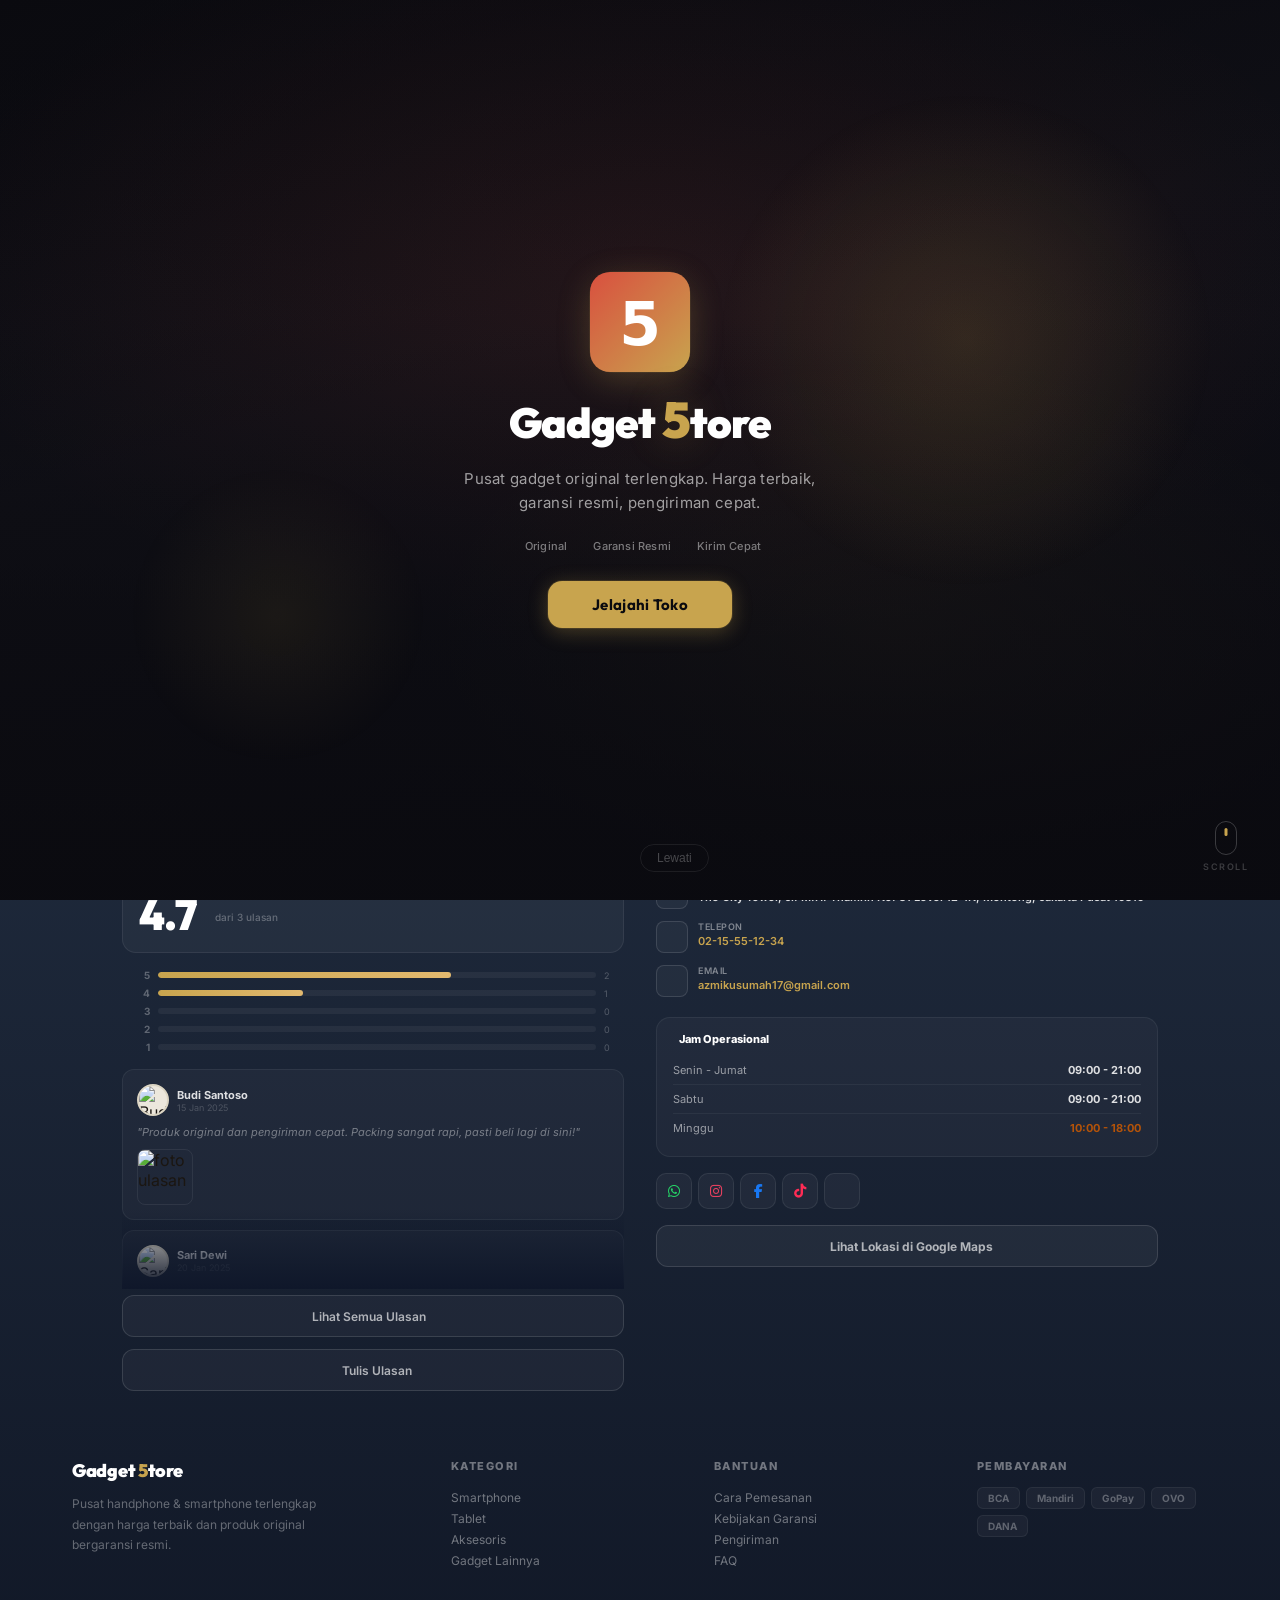
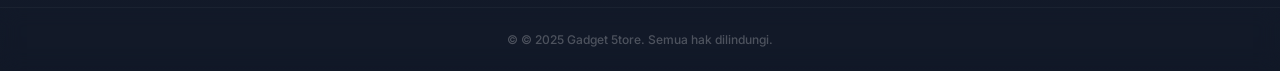
==== commit 0d2067bc: "Add files via upload" ====
--- a/index.html
+++ b/index.html
@@ -12,13 +12,13 @@
   <link rel="stylesheet" href="https://cdnjs.cloudflare.com/ajax/libs/cropperjs/1.6.2/cropper.min.css">
   <script src="https://cdn.jsdelivr.net/npm/@supabase/supabase-js@2"></script>
   <script src="https://cdnjs.cloudflare.com/ajax/libs/cropperjs/1.6.2/cropper.min.js"></script>
-  <link rel="stylesheet" href="css/style.css?v=20260710k">
-  <link rel="stylesheet" href="css/style-dark.css">
-  <link rel="stylesheet" href="css/style-responsive.css?v=20260710b">
-  <link rel="stylesheet" href="css/extracted-styles.css?v=20260710b">
-  <link rel="stylesheet" href="css/presence.css">
-  <link rel="stylesheet" href="css/live-chat.css?v=20260710e">
-  <link rel="stylesheet" href="css/g5-ai.css?v=20260710i">
+  <link rel="stylesheet" href="css/style.css?v=20260712">
+  <link rel="stylesheet" href="css/style-dark.css?v=20260712">
+  <link rel="stylesheet" href="css/style-responsive.css?v=20260712">
+  <link rel="stylesheet" href="css/extracted-styles.css?v=20260712">
+  <link rel="stylesheet" href="css/presence.css?v=20260712">
+  <link rel="stylesheet" href="css/live-chat.css?v=20260712">
+  <link rel="stylesheet" href="css/g5-ai.css?v=20260712">
   <link rel="stylesheet" href="css/intro-overlay.css?v=20260712">
 </head>
 <body>
@@ -395,7 +395,7 @@
 );
 function observeReveals() {
   document
-    .querySelectorAll('.pcard:not(.visible),.fcard:not(.visible),.promo-card:not(.visible),.ft-section:not(.visible)')
+    .querySelectorAll('.pcard:not(.visible),.fcard:not(.visible),.ft-section:not(.visible)')
     .forEach((el) => revealObs.observe(el));
 }
 observeReveals();
@@ -415,15 +415,15 @@
 });
 </script>
 
-<script src="js/state.js"></script>
-<script src="js/app-data.js"></script>
-<script src="js/app.js?v=20260711lucide"></script>
-<script src="js/event-handlers.js?v=20260620b"></script>
-<script src="js/hidden-access.js?v=20260711lucide"></script>
-<script src="js/presence.js"></script>
-<script src="js/live-chat.js?v=20260711lucide"></script>
+<script src="js/state.js?v=20260712"></script>
+<script src="js/app-data.js?v=20260712"></script>
+<script src="js/app.js?v=20260712"></script>
+<script src="js/event-handlers.js?v=20260712"></script>
+<script src="js/hidden-access.js?v=20260712"></script>
+<script src="js/presence.js?v=20260712"></script>
+<script src="js/live-chat.js?v=20260712"></script>
 <script src="https://cdn.jsdelivr.net/npm/marked/marked.min.js"></script>
-<script src="js/g5-ai.js?v=20260711lucide"></script>
+<script src="js/g5-ai.js?v=20260712"></script>
 <script>
 // ── Intro Overlay ──
 (function(){
--- a/css/style.css
+++ b/css/style.css
@@ -1,5 +1,5 @@
 @property --angle{syntax:'<angle>';initial-value:0deg;inherits:false}
-:root{ --bg:#F4F1EA; --bg2:#FFFFFF; --bg3:#ECE7DC; --border:#DCD5C3; --border2:#C9C0A8; --fg:#1B1611; --fg2:#38322A; --muted:#6E6A5E; --accent:#C8A44E; --accent-dark:#8E6D1E; --accent-dim:rgba(var(--accent-rgb),0.12); --accent-soft:#F8F1DF; --danger:#B91C1C; --warning:#B45309; --info:#1D4ED8; --wa:#15803D; --success:#15803D; --success-rgb:21,128,61; --gold:var(--accent); --navy:#1B1611; --sh-sm:0 2px 8px rgba(60,40,10,0.06); --sh-md:0 4px 18px rgba(60,40,10,0.08); --sh-lg:0 10px 32px rgba(60,40,10,0.10); --sh-xl:0 16px 48px rgba(60,40,10,0.14); --radius:16px; --radius-sm:10px; --ease:cubic-bezier(.25,.8,.25,1); --glass:rgba(255,255,255,0.85); --glass2:rgba(255,255,255,0.92); --danger-rgb:185,28,28; --warning-rgb:180,83,9; --info-rgb:29,78,216; --accent-rgb:200,164,78; --gold-rgb:var(--accent-rgb); --max-w:1240px }
+:root{ --bg:#F4F1EA; --bg2:#FFFFFF; --bg3:#ECE7DC; --border:#DCD5C3; --border2:#C9C0A8; --fg:#1B1611; --fg2:#38322A; --muted:#6E6A5E; --accent:#C8A44E; --accent-dark:#8E6D1E; --accent-dim:rgba(var(--accent-rgb),0.12); --accent-soft:#F8F1DF; --danger:#B91C1C; --warning:#B45309; --info:#1D4ED8; --wa:#15803D; --success:#15803D; --success-rgb:21,128,61; --gold:var(--accent); --navy:#1B1611; --sh-sm:0 2px 8px rgba(60,40,10,0.06); --sh-md:0 4px 18px rgba(60,40,10,0.08); --sh-lg:0 10px 32px rgba(60,40,10,0.10); --sh-xl:0 16px 48px rgba(60,40,10,0.14); --radius:16px; --radius-sm:12px; --ease:cubic-bezier(.25,.8,.25,1); --glass:rgba(255,255,255,0.85); --glass2:rgba(255,255,255,0.92); --danger-rgb:185,28,28; --warning-rgb:180,83,9; --info-rgb:29,78,216; --accent-rgb:200,164,78; --gold-rgb:var(--accent-rgb); --max-w:1240px }
 *{margin:0;padding:0;box-sizing:border-box}
 /* Cegah scroll chaining — scroll child mentok jangan numpang ke parent */
 .sidebar,.side-nav,.detail-overlay,.admin-detail-overlay,.detail-info,.ad-info,.login-card,.table-wrap{overscroll-behavior:contain}
@@ -33,7 +33,7 @@
 .sk-card{animation:skPulse 2.5s ease-in-out infinite}
 @keyframes skPulse{0%,100%{transform:scale(1)}50%{transform:scale(1.01)}}
 .loading-text{font-size:12px;color:var(--muted);font-weight:600;letter-spacing:1px;text-transform:uppercase}
-.pub-nav{position:sticky;top:0;z-index:100;background:var(--glass);backdrop-filter:blur(28px) saturate(1.4);-webkit-backdrop-filter:blur(28px) saturate(1.4);border-bottom:1px solid rgba(0,0,0,.06);padding:0 32px;display:flex;align-items:center;justify-content:space-between;height:68px;box-shadow:0 1px 0 rgba(0,0,0,.04);transition:all .3s}
+.pub-nav{position:sticky;top:0;z-index:100;background:var(--glass);backdrop-filter:blur(28px) saturate(1.4);-webkit-backdrop-filter:blur(28px) saturate(1.4);border-bottom:1px solid rgba(0,0,0,.06);padding:0 32px;display:flex;align-items:center;justify-content:space-between;height:60px;box-shadow:0 1px 0 rgba(0,0,0,.04);transition:all .3s}
 .pub-logo{display:flex;align-items:baseline;gap:0;cursor:pointer;font-weight:900;letter-spacing:-.5px;font-size:22px;transition:transform .2s;flex-shrink:0}
 .pub-logo:hover{transform:scale(1.02)}
 .pub-logo .fv{color:var(--accent);font-size:30px;font-weight:900;line-height:1}
@@ -41,18 +41,18 @@
 .pub-slogan{font-size:9px;font-weight:600;color:var(--muted);letter-spacing:1.5px;text-transform:uppercase;margin-left:2px}
 .pub-right{display:flex;align-items:center;gap:8px}
 .pub-nav-center{display:flex;align-items:center;gap:4px;position:absolute;left:50%;transform:translateX(-50%)}
-.pub-nav-link{padding:8px 18px;border-radius:10px;border:none;background:none;color:var(--muted);font-family:inherit;font-size:13px;font-weight:600;cursor:pointer;transition:background .12s ease,color .12s ease,transform .12s ease;white-space:nowrap;letter-spacing:.2px;position:relative;touch-action:manipulation;-webkit-user-select:none;user-select:none}
+.pub-nav-link{padding:6px 14px;border-radius:50px;border:none;background:none;color:var(--muted);font-family:inherit;font-size:12px;font-weight:600;cursor:pointer;transition:background .15s ease,color .15s ease;white-space:nowrap;letter-spacing:.15px;position:relative;touch-action:manipulation;-webkit-user-select:none;user-select:none}
 .pub-nav-link:active{transition-duration:0s}
 .pub-nav-link:hover{color:var(--fg);background:var(--accent-dim)}
 .pub-nav-link.active{color:var(--accent);background:var(--accent-dim);font-weight:700}
-.pub-nav-link.active::after{content:'';position:absolute;bottom:2px;left:50%;transform:translateX(-50%);width:16px;height:2.5px;background:var(--accent);border-radius:2px}
-.pub-nav-search{width:36px;height:36px;border-radius:10px;border:1.5px solid var(--border);background:var(--bg2);color:var(--muted);font-size:14px;cursor:pointer;display:flex;align-items:center;justify-content:center;transition:border-color .12s ease,color .12s ease,background .12s ease,transform .12s ease;touch-action:manipulation}
+.pub-nav-link.active::after{content:'';position:absolute;bottom:1px;left:50%;transform:translateX(-50%);width:14px;height:2px;background:var(--accent);border-radius:2px}
+.pub-nav-search{width:32px;height:32px;border-radius:50%;border:1px solid var(--border);background:var(--bg2);color:var(--muted);font-size:13px;cursor:pointer;display:flex;align-items:center;justify-content:center;transition:border-color .15s ease,color .15s ease,background .15s ease;touch-action:manipulation}
 .pub-nav-search:active{transition-duration:0s}
 .pub-nav-search:hover{border-color:var(--accent);color:var(--accent);background:var(--accent-dim)}
-.pub-nav-wa{padding:8px 16px;border-radius:10px;border:none;background:var(--wa);color:#fff;font-family:inherit;font-size:12px;font-weight:700;cursor:pointer;display:inline-flex;align-items:center;gap:6px;transition:background .12s ease,transform .12s ease,box-shadow .12s ease;white-space:nowrap;touch-action:manipulation;-webkit-user-select:none;user-select:none}
+.pub-nav-wa{padding:6px 14px;border-radius:50px;border:none;background:var(--wa);color:#fff;font-family:inherit;font-size:11px;font-weight:700;cursor:pointer;display:inline-flex;align-items:center;gap:5px;transition:background .15s ease,box-shadow .15s ease;white-space:nowrap;touch-action:manipulation;-webkit-user-select:none;user-select:none}
 .pub-nav-wa:active{transition-duration:0s}
-.pub-nav-wa:hover{background:#15803d;transform:translateY(-1px);box-shadow:0 4px 12px rgba(22,163,74,.3)}
-.btn{padding:10px 20px;border-radius:10px;border:none;cursor:pointer;font-family:inherit;font-size:13px;font-weight:600;transition:background .12s ease,border-color .12s ease,color .12s ease,box-shadow .12s ease,transform .12s ease,opacity .12s ease;display:inline-flex;align-items:center;justify-content:center;gap:7px;min-height:40px;letter-spacing:.2px;touch-action:manipulation;will-change:transform;-webkit-user-select:none;user-select:none}
+.pub-nav-wa:hover{background:#15803d;box-shadow:0 2px 10px rgba(22,163,74,.3)}
+.btn{padding:10px 20px;border-radius:12px;border:none;cursor:pointer;font-family:inherit;font-size:13px;font-weight:600;transition:background .12s ease,border-color .12s ease,color .12s ease,box-shadow .12s ease,transform .12s ease,opacity .12s ease;display:inline-flex;align-items:center;justify-content:center;gap:7px;min-height:40px;letter-spacing:.2px;touch-action:manipulation;will-change:transform;-webkit-user-select:none;user-select:none}
 .btn:active{transition-duration:0s;transform:scale(.96)!important}
 .btn-primary{background:var(--accent);color:#1B1611;box-shadow:0 2px 12px rgba(var(--accent-rgb),.25)}
 .btn-primary:hover{background:var(--accent-dark);color:#FFF;transform:translateY(-2px);box-shadow:0 8px 24px rgba(var(--accent-rgb),.35)}
@@ -67,59 +67,43 @@
 .btn-wa:hover{background:#20c05c;transform:translateY(-3px) scale(1.02);box-shadow:0 12px 32px rgba(37,211,102,.45)}
 .btn-wa:active{transition-duration:0s;transform:scale(.96)!important}
 .btn-wa.disabled{background:#333;color:#666;cursor:not-allowed;box-shadow:none;pointer-events:none;opacity:.65;transform:none!important}
-.btn-sm{padding:7px 14px;font-size:11px;border-radius:8px;min-height:32px}
+.btn-sm{padding:7px 14px;font-size:11px;border-radius:10px;min-height:32px}
 .view{display:none;position:relative;z-index:1}
 .view.active{display:block;animation:pageIn .45s cubic-bezier(.22,.61,.36,1)}
 @keyframes pageIn{from{opacity:0;transform:translateY(20px) scale(.98)}to{opacity:1;transform:translateY(0) scale(1)}}
-.search-row{padding:16px 24px;border-bottom:1px solid var(--border);background:var(--glass);backdrop-filter:blur(10px)}
-.search-bar{display:flex;align-items:center;background:var(--bg2);border:1.5px solid var(--border);border-radius:14px;padding:0 20px;gap:12px;transition:all .3s;max-width:620px;box-shadow:var(--sh-sm)}
-.search-bar:focus-within{border-color:var(--accent);box-shadow:0 0 0 4px var(--accent-dim),var(--sh-md)}
-.search-bar i{color:var(--accent);font-size:16px;flex-shrink:0}
-.search-bar input{background:none;border:none;outline:none;width:100%;padding:14px 0;font-size:15px;font-family:inherit;color:var(--fg);font-weight:500}
+.search-row{padding:10px 24px;border-bottom:1px solid var(--border);background:var(--glass);backdrop-filter:blur(10px)}
+.search-bar{display:flex;align-items:center;background:var(--bg2);border:1px solid var(--border);border-radius:12px;padding:0 14px;gap:10px;transition:all .3s;max-width:520px;box-shadow:var(--sh-sm)}
+.search-bar:focus-within{border-color:var(--accent);box-shadow:0 0 0 3px var(--accent-dim)}
+.search-bar i{color:var(--accent);font-size:14px;flex-shrink:0}
+.search-bar input{background:none;border:none;outline:none;width:100%;padding:10px 0;font-size:13px;font-family:inherit;color:var(--fg);font-weight:500}
 .search-bar input::placeholder{color:var(--muted);font-weight:400}
-.btn-filter-toggle{display:inline-flex;align-items:center;gap:8px;padding:12px 20px;background:var(--bg2);border:2px solid var(--border);border-radius:50px;font-family:inherit;font-size:13px;font-weight:600;color:var(--fg);cursor:pointer;transition:border-color .12s ease,color .12s ease,background .12s ease,transform .12s ease;white-space:nowrap;min-height:48px;touch-action:manipulation;-webkit-user-select:none;user-select:none}
+.btn-filter-toggle{display:inline-flex;align-items:center;gap:6px;padding:8px 16px;background:var(--bg2);border:1.5px solid var(--border);border-radius:50px;font-family:inherit;font-size:12px;font-weight:600;color:var(--fg);cursor:pointer;transition:border-color .15s ease,color .15s ease,background .15s ease;white-space:nowrap;min-height:36px;touch-action:manipulation;-webkit-user-select:none;user-select:none}
 .btn-filter-toggle:active{transition-duration:0s;transform:scale(.97)!important}
-.btn-filter-toggle:hover{border-color:var(--accent);color:var(--accent);background:var(--accent-soft);transform:translateY(-1px)}
+.btn-filter-toggle:hover{border-color:var(--accent);color:var(--accent);background:var(--accent-soft)}
 .btn-filter-toggle.active{background:var(--accent);border-color:var(--accent);color:#fff}
 .filter-panel{max-height:0;overflow:hidden;transition:max-height .5s cubic-bezier(.4,0,.2,1);background:var(--glass);backdrop-filter:blur(16px);border-bottom:1px solid var(--border);box-shadow:var(--sh-md)}
 .filter-panel.open{max-height:600px}
 .filter-panel-inner{padding:0 24px 20px}
-.filter-panel-head{display:flex;align-items:center;justify-content:space-between;padding:16px 0 12px;border-bottom:1px solid var(--border);margin-bottom:16px}
-.filter-panel-head h3{font-family:'Outfit',sans-serif;font-size:15px;font-weight:700;color:var(--fg);display:flex;align-items:center;gap:8px}
+.filter-panel-head{display:flex;align-items:center;justify-content:space-between;padding:12px 0 10px;border-bottom:1px solid var(--border);margin-bottom:12px}
+.filter-panel-head h3{font-family:'Outfit',sans-serif;font-size:13px;font-weight:700;color:var(--fg);display:flex;align-items:center;gap:6px}
 .filter-panel-head h3 i{color:var(--accent)}
-.btn-close-panel{background:none;border:none;width:36px;height:36px;border-radius:10px;display:flex;align-items:center;justify-content:center;color:var(--muted);font-size:16px;cursor:pointer;transition:background .1s ease,color .1s ease;touch-action:manipulation}
+.btn-close-panel{background:none;border:none;width:32px;height:32px;border-radius:50%;display:flex;align-items:center;justify-content:center;color:var(--muted);font-size:14px;cursor:pointer;transition:background .15s ease,color .15s ease;touch-action:manipulation}
 .btn-close-panel:active{transition-duration:0s}
 .btn-close-panel:hover{background:var(--accent-dim);color:var(--accent)}
-.filter-panel-body{display:flex;flex-direction:column;gap:16px}
-.filter-section-row{display:flex;flex-direction:column;gap:8px}
-.filter-label{font-size:11px;font-weight:700;color:var(--muted);text-transform:uppercase;letter-spacing:.5px}
-.filter-row{display:flex;align-items:center;gap:8px;flex-wrap:wrap}
-.cat-chip{padding:9px 22px;border-radius:50px;border:1.5px solid var(--border);background:var(--bg2);color:var(--muted);font-family:inherit;font-size:13px;font-weight:600;cursor:pointer;transition:all .25s;user-select:none;white-space:nowrap;min-height:40px;display:inline-flex;align-items:center;justify-content:center;letter-spacing:.2px}
-.cat-chip:hover{border-color:var(--accent);color:var(--accent);background:var(--accent-soft);transform:translateY(-1px)}
-.cat-chip.active{background:var(--accent);border-color:var(--accent);color:#fff;box-shadow:0 4px 14px var(--accent-dim);transform:translateY(-1px)}
-.filter-select,.filter-input{padding:9px 14px;background:var(--bg2);border:1.5px solid var(--border);border-radius:10px;color:var(--fg);font-family:inherit;font-size:13px;outline:none;transition:all .3s var(--ease);min-height:40px;box-shadow:0 1px 3px rgba(0,0,0,.03)}
+.filter-panel-body{display:flex;flex-direction:column;gap:12px}
+.filter-section-row{display:flex;flex-direction:column;gap:6px}
+.filter-label{font-size:10px;font-weight:700;color:var(--muted);text-transform:uppercase;letter-spacing:.4px}
+.filter-row{display:flex;align-items:center;gap:6px;flex-wrap:wrap}
+.cat-chip{padding:5px 14px;border-radius:50px;border:1px solid var(--border);background:var(--bg2);color:var(--muted);font-family:inherit;font-size:11px;font-weight:600;cursor:pointer;transition:all .2s;user-select:none;white-space:nowrap;min-height:30px;display:inline-flex;align-items:center;justify-content:center;letter-spacing:.15px}
+.cat-chip:hover{border-color:var(--accent);color:var(--accent);background:var(--accent-soft)}
+.cat-chip.active{background:var(--accent);border-color:var(--accent);color:#fff;box-shadow:0 2px 10px var(--accent-dim)}
+.filter-select,.filter-input{padding:7px 12px;background:var(--bg2);border:1px solid var(--border);border-radius:10px;color:var(--fg);font-family:inherit;font-size:12px;outline:none;transition:all .2s var(--ease);min-height:34px}
 .filter-select:focus,.filter-input:focus{border-color:var(--accent);box-shadow:0 0 0 3px var(--accent-dim)}
-.filter-input{width:110px;flex-shrink:0}
+.filter-input{width:90px;flex-shrink:0}
 .filter-input::placeholder{color:var(--muted)}
 .price-range-inputs{display:flex;align-items:center;gap:8px}
 .price-range-inputs span{color:var(--muted)}
-.promo-section{padding:18px 24px 0;display:flex;flex-direction:column;gap:10px}
-.promo-section .promo-card{border-radius:var(--radius);overflow:hidden;position:relative;min-height:110px;transition:transform .3s var(--ease),box-shadow .3s var(--ease)}
-.promo-section .promo-card:hover{transform:translateY(-3px);box-shadow:0 8px 30px rgba(0,0,0,.12)}
-.promo-card-img{background-size:cover;background-position:center;min-height:110px;display:flex;align-items:flex-end;position:relative}
-.promo-card:not(.has-img) .promo-card-img{padding:0}
-.promo-card:not(.has-img) .promo-card-img.promo-grad-0{background:linear-gradient(135deg,#0f2027,#203a43,#2c5364)}
-.promo-card:not(.has-img) .promo-card-img.promo-grad-1{background:linear-gradient(135deg,#1a1a2e,#16213e,#0f3460)}
-.promo-card:not(.has-img) .promo-card-img.promo-grad-2{background:linear-gradient(135deg,#2d1b3d,#1a3c40,#1e4d2b)}
-.promo-card:not(.has-img) .promo-card-img.promo-grad-3{background:linear-gradient(135deg,#3d1f1f,#4a2c2a,#1e2328)}
-.promo-card:not(.has-img) .promo-card-body::before{content:'';position:absolute;top:-20px;right:-20px;width:140px;height:140px;border-radius:50%;background:rgba(255,255,255,.06);pointer-events:none}
-.promo-card:not(.has-img) .promo-card-body::after{content:'';position:absolute;bottom:-30px;left:20%;width:100px;height:100px;border-radius:50%;background:rgba(255,255,255,.04);pointer-events:none}
-.promo-card.has-img .promo-card-body{background:linear-gradient(transparent 20%,rgba(0,0,0,.7))}
-.promo-card:not(.has-img) .promo-card-body{background:transparent;padding:28px 24px}
-.promo-card-body{width:100%;padding:20px 24px;color:#fff;position:relative;z-index:1}
-.promo-card-body .promo-icon{font-size:28px;margin-bottom:8px;display:block;opacity:.85}
-.promo-card-body h3{font-family:'Outfit',sans-serif;font-size:18px;font-weight:800;margin-bottom:6px;letter-spacing:-.3px}
-.promo-card-body p{font-size:13px;opacity:.85;line-height:1.5;max-width:400px}
+.promo-section{padding:18px 0 0;display:flex;flex-direction:column;gap:10px}
 .cat-featured-grid{display:grid;grid-template-columns:1fr 1fr;gap:16px;padding:20px 24px 0}
 .cat-featured-col{min-width:0}
 .section-head{display:flex;align-items:center;justify-content:space-between;margin-bottom:12px}
@@ -134,26 +118,26 @@
 .see-all-btn:hover{border-color:var(--fg);background:var(--bg3)}
 .see-all-btn i{font-size:10px}
 .explore-section{padding:20px 24px 0}
-.explore-tabs{display:flex;gap:6px;margin-bottom:16px;overflow-x:auto;scrollbar-width:none;padding-bottom:2px}
+.explore-tabs{display:flex;gap:5px;margin-bottom:12px;overflow-x:auto;scrollbar-width:none;padding-bottom:2px}
 .explore-tabs::-webkit-scrollbar{display:none}
-.explore-tab{display:inline-flex;align-items:center;gap:7px;padding:9px 18px;border-radius:24px;border:1.5px solid var(--border);background:var(--bg2);color:var(--muted);font-family:inherit;font-size:12px;font-weight:700;cursor:pointer;transition:all .3s var(--ease);white-space:nowrap;flex-shrink:0;position:relative;overflow:hidden}
-.explore-tab::before{content:'';position:absolute;inset:0;background:var(--accent);opacity:0;transition:opacity .3s var(--ease);border-radius:inherit}
+.explore-tab{display:inline-flex;align-items:center;gap:5px;padding:6px 14px;border-radius:50px;border:1px solid var(--border);background:var(--bg2);color:var(--muted);font-family:inherit;font-size:11px;font-weight:700;cursor:pointer;transition:all .2s var(--ease);white-space:nowrap;flex-shrink:0;position:relative;overflow:hidden}
+.explore-tab::before{content:'';position:absolute;inset:0;background:var(--accent);opacity:0;transition:opacity .2s var(--ease);border-radius:inherit}
 .explore-tab:hover{border-color:var(--accent);color:var(--accent)}
-.explore-tab:hover::before{opacity:.06}
-.explore-tab.active{color:#fff;border-color:var(--accent);background:var(--accent);box-shadow:0 4px 16px rgba(var(--accent-rgb),.3)}
+.explore-tab:hover::before{opacity:.05}
+.explore-tab.active{color:#fff;border-color:var(--accent);background:var(--accent);box-shadow:0 2px 12px rgba(var(--accent-rgb),.25)}
 .explore-tab.active::before{opacity:0}
-.explore-tab-icon{font-size:13px;flex-shrink:0;position:relative;z-index:1}
+.explore-tab-icon{font-size:12px;flex-shrink:0;position:relative;z-index:1}
 .explore-tab-label{position:relative;z-index:1}
-.explore-tab-count{font-size:9px;font-weight:800;padding:2px 7px;border-radius:20px;background:rgba(var(--accent-rgb),.12);color:var(--accent);position:relative;z-index:1;transition:all .3s var(--ease)}
+.explore-tab-count{font-size:8px;font-weight:800;padding:1px 6px;border-radius:50px;background:rgba(var(--accent-rgb),.12);color:var(--accent);position:relative;z-index:1;transition:all .2s var(--ease)}
 .explore-tab.active .explore-tab-count{background:rgba(255,255,255,.25);color:#fff}
 .explore-content{position:relative;min-height:0}
 .explore-fade{animation:exploreFade .35s var(--ease) both}
 @keyframes exploreFade{from{opacity:0;transform:translateY(8px)}to{opacity:1;transform:translateY(0)}}
 .explore-head{display:flex;align-items:center;justify-content:space-between;margin-bottom:12px}
-.explore-head-left{display:flex;align-items:center;gap:10px;font-family:'Outfit',sans-serif;font-size:15px;font-weight:700;color:var(--fg)}
+.explore-head-left{display:flex;align-items:center;gap:8px;font-family:'Outfit',sans-serif;font-size:14px;font-weight:700;color:var(--fg)}
 .explore-head-left i{color:var(--accent)}
 .featured-section{padding:28px 24px 0}
-.featured-head{display:flex;align-items:center;gap:10px;margin-bottom:16px;font-family:'Outfit',sans-serif;font-size:15px;font-weight:700;color:var(--fg)}
+.featured-head{display:flex;align-items:center;gap:8px;margin-bottom:12px;font-family:'Outfit',sans-serif;font-size:14px;font-weight:700;color:var(--fg)}
 .featured-head i{color:var(--accent)}
 .featured-scroll{display:flex;gap:14px;overflow-x:auto;padding-bottom:12px}
 .featured-scroll::-webkit-scrollbar{height:3px}
@@ -173,19 +157,19 @@
 .fcard-price{font-family:'Outfit',sans-serif;font-size:14px;font-weight:800;color:#1e3a5f}
 .newest-section{padding:4px 24px 20px}
 .newest-section .featured-head i{color:var(--info)}
-.cat-section-head{padding:28px 24px 0;display:flex;align-items:center;gap:10px}
-.cat-section-head h2{font-family:'Outfit',sans-serif;font-size:16px;font-weight:700;color:var(--fg);display:flex;align-items:center;gap:8px;margin:0}
-.cat-section-head h2 i{color:var(--accent);font-size:14px}
-.cat-section-head .cat-section-line{flex:1;height:1px;background:var(--border);margin-left:8px}
-.cat-bar{display:flex;justify-content:space-between;align-items:center;padding:16px 24px 12px;gap:12px;position:sticky;top:68px;z-index:50;background:var(--glass);backdrop-filter:blur(20px) saturate(1.4);-webkit-backdrop-filter:blur(20px) saturate(1.4);border-bottom:1px solid var(--border);box-shadow:var(--sh-sm);transition:box-shadow .3s}
-.cat-count{font-size:13px;color:var(--muted);display:flex;align-items:center;background:var(--bg3);padding:8px 16px;border-radius:10px;border:1px solid var(--border);gap:6px;white-space:nowrap}
-.cat-count strong{color:var(--accent);font-weight:800;font-size:15px}
-.cat-controls{display:flex;align-items:center;gap:8px}
-.cat-sort{display:flex;align-items:center;gap:6px;background:var(--bg3);padding:6px 10px 6px 12px;border-radius:10px;border:1px solid var(--border)}
-.cat-sort select{appearance:none;background:transparent;border:none;font-size:12px;color:var(--fg);font-family:inherit;cursor:pointer;outline:none;padding-right:16px;background-image:url("data:image/svg+xml,%3Csvg xmlns='http://www.w3.org/2000/svg' width='10' height='10' viewBox='0 0 24 24' fill='none' stroke='%2364748B' stroke-width='2.5' stroke-linecap='round' stroke-linejoin='round'%3E%3Cpolyline points='6 9 12 15 18 9'/%3E%3C/svg%3E");background-repeat:no-repeat;background-position:right 2px center}
+.cat-section-head{padding:22px 24px 0;display:flex;align-items:center;gap:8px}
+.cat-section-head h2{font-family:'Outfit',sans-serif;font-size:14px;font-weight:700;color:var(--fg);display:flex;align-items:center;gap:6px;margin:0}
+.cat-section-head h2 i{color:var(--accent);font-size:13px}
+.cat-section-head .cat-section-line{flex:1;height:1.5px;background:linear-gradient(90deg,var(--accent),transparent);margin-left:6px;border-radius:1px;opacity:.35}
+.cat-bar{display:flex;justify-content:space-between;align-items:center;padding:10px 24px 8px;gap:8px;position:sticky;top:60px;z-index:50;background:var(--glass);backdrop-filter:blur(20px) saturate(1.4);-webkit-backdrop-filter:blur(20px) saturate(1.4);border-bottom:1px solid var(--border);box-shadow:var(--sh-sm);transition:box-shadow .3s}
+.cat-count{font-size:11px;color:var(--muted);display:flex;align-items:center;background:var(--bg3);padding:5px 12px;border-radius:10px;border:1px solid var(--border);gap:5px;white-space:nowrap}
+.cat-count strong{color:var(--accent);font-weight:800;font-size:13px}
+.cat-controls{display:flex;align-items:center;gap:6px}
+.cat-sort{display:flex;align-items:center;gap:5px;background:var(--bg3);padding:4px 8px 4px 10px;border-radius:10px;border:1px solid var(--border)}
+.cat-sort select{appearance:none;background:transparent;border:none;font-size:11px;color:var(--fg);font-family:inherit;cursor:pointer;outline:none;padding-right:14px;background-image:url("data:image/svg+xml,%3Csvg xmlns='http://www.w3.org/2000/svg' width='10' height='10' viewBox='0 0 24 24' fill='none' stroke='%2364748B' stroke-width='2.5' stroke-linecap='round' stroke-linejoin='round'%3E%3Cpolyline points='6 9 12 15 18 9'/%3E%3C/svg%3E");background-repeat:no-repeat;background-position:right 2px center}
 .cat-sort select option{background:var(--bg2);color:var(--fg)}
 .cat-view-toggle{display:flex;background:var(--bg3);border-radius:10px;border:1px solid var(--border);overflow:hidden}
-.view-toggle-btn{width:34px;height:34px;display:flex;align-items:center;justify-content:center;border:none;background:transparent;color:var(--muted);cursor:pointer;font-size:12px;transition:background .1s ease,color .1s ease;touch-action:manipulation}
+.view-toggle-btn{width:30px;height:30px;display:flex;align-items:center;justify-content:center;border:none;background:transparent;color:var(--muted);cursor:pointer;font-size:11px;transition:background .15s ease,color .15s ease;touch-action:manipulation}
 .view-toggle-btn:active{transition-duration:0s}
 .view-toggle-btn:hover{color:var(--fg)}
 .view-toggle-btn.active{background:var(--accent);color:#0F172A}
@@ -262,10 +246,10 @@
 .pcard:hover{box-shadow:0 16px 48px rgba(var(--accent-rgb),.15),0 0 0 1px var(--accent)}
 .pcard-img-wrap{background:#F0EFE9;border-bottom:1px solid var(--border)}
 .fcard-img-wrap{background:#F0EFE9;border-bottom:1px solid var(--border)}
-.cat-pagination{display:flex;align-items:center;justify-content:center;gap:5px;padding:8px 24px 40px;flex-wrap:wrap}
-.pg-btn{min-width:40px;height:40px;border-radius:10px;border:1.5px solid var(--border);background:var(--bg2);color:var(--muted);font-family:inherit;font-size:12px;font-weight:600;cursor:pointer;display:flex;align-items:center;justify-content:center;transition:all .2s;padding:0 6px}
-.pg-btn:hover:not(:disabled):not(.active){border-color:var(--accent);color:var(--accent);background:var(--accent-soft);transform:translateY(-1px)}
-.pg-btn.active{background:var(--accent);border-color:var(--accent);color:#fff;box-shadow:0 4px 14px var(--accent-dim);transform:translateY(-1px)}
+.cat-pagination{display:flex;align-items:center;justify-content:center;gap:4px;padding:6px 24px 32px;flex-wrap:wrap}
+.pg-btn{min-width:32px;height:32px;border-radius:10px;border:1px solid var(--border);background:var(--bg2);color:var(--muted);font-family:inherit;font-size:11px;font-weight:600;cursor:pointer;display:flex;align-items:center;justify-content:center;transition:all .2s;padding:0 4px}
+.pg-btn:hover:not(:disabled):not(.active){border-color:var(--accent);color:var(--accent);background:var(--accent-soft)}
+.pg-btn.active{background:var(--accent);border-color:var(--accent);color:#fff;box-shadow:0 2px 10px var(--accent-dim)}
 .pg-btn:disabled{opacity:.3;cursor:not-allowed}
 .pg-dots{color:var(--muted);font-size:13px;padding:0 2px}
 .discount-badge{position:absolute;top:8px;left:8px;background:var(--danger);color:#fff;font-size:8px;font-weight:800;padding:3px 8px;border-radius:6px;letter-spacing:.3px;z-index:2;text-transform:uppercase;line-height:1.3}
@@ -436,7 +420,7 @@
 .soc-row .form-input:hover,.wa-row .form-input:hover{border-color:rgba(0,0,0,.18)}
 .soc-row .form-input:focus,.wa-row .form-input:focus{border-color:var(--accent);box-shadow:0 0 0 2px var(--accent-dim)}
 .dash-wrap{display:flex;min-height:100vh}
-.mobile-burger{display:none;width:42px;height:42px;border-radius:var(--radius-sm);border:2px solid var(--accent);background:var(--accent-dim);color:var(--accent);cursor:pointer;align-items:center;justify-content:center;font-size:18px;flex-shrink:0;font-weight:700}
+.mobile-burger{display:none;width:36px;height:36px;border-radius:50%;border:1.5px solid var(--accent);background:var(--accent-dim);color:var(--accent);cursor:pointer;align-items:center;justify-content:center;font-size:16px;flex-shrink:0;font-weight:700}
 .sidebar-overlay{display:none;position:fixed;inset:0;background:rgba(0,0,0,.5);z-index:90;backdrop-filter:blur(3px)}
 .sidebar-overlay.show{display:block}
 .sidebar{width:260px;background:linear-gradient(180deg,#1B1611 0%,#141110 100%);border-right:1px solid rgba(255,255,255,.06);display:flex;flex-direction:column;position:fixed;top:0;left:0;height:100vh;z-index:100;overflow-y:auto;overflow-x:hidden;box-shadow:4px 0 24px rgba(0,0,0,.2);transition:transform .3s var(--ease)}
@@ -448,7 +432,7 @@
 .side-nav::-webkit-scrollbar{width:3px}
 .side-nav::-webkit-scrollbar-thumb{background:rgba(255,255,255,.1);border-radius:10px}
 .nav-label{font-size:9px;font-weight:700;text-transform:uppercase;letter-spacing:1.8px;color:#5A5650;padding:14px 14px 8px;user-select:none}
-.nav-item{display:flex;align-items:center;gap:12px;padding:10px 14px;border-radius:10px;cursor:pointer;color:#A09B90;font-size:13px;font-weight:500;transition:background .12s ease,color .12s ease;margin-bottom:2px;position:relative;user-select:none;min-height:42px;touch-action:manipulation}
+.nav-item{display:flex;align-items:center;gap:12px;padding:10px 14px;border-radius:12px;cursor:pointer;color:#A09B90;font-size:13px;font-weight:500;transition:background .12s ease,color .12s ease;margin-bottom:2px;position:relative;user-select:none;min-height:42px;touch-action:manipulation}
 .nav-item:active{transition-duration:0s}
 .nav-item:hover{background:rgba(255,255,255,.05);color:#D8D3C8;transform:translateX(0)}
 .nav-item.active{background:linear-gradient(135deg,rgba(var(--accent-rgb),.15),rgba(var(--accent-rgb),.04));color:var(--accent);font-weight:600;box-shadow:inset 0 0 0 1px rgba(var(--accent-rgb),.15);transform:translateX(0)}
@@ -471,22 +455,22 @@
 .dash-greeting{font-size:13px;color:var(--muted);margin-bottom:20px;font-weight:400}
 .dash-greeting strong{color:var(--fg);font-weight:600}
 .stats-grid{display:grid;grid-template-columns:repeat(4,1fr);gap:16px;margin-bottom:24px}
-.stat-card{background:var(--bg2);border:1px solid var(--border);border-radius:14px;padding:20px;transition:all .3s var(--ease);box-shadow:var(--sh-sm);position:relative;overflow:hidden}
+.stat-card{background:var(--bg2);border:1px solid var(--border);border-radius:var(--radius);padding:20px;transition:all .3s var(--ease);box-shadow:var(--sh-sm);position:relative;overflow:hidden}
 .stat-card::after{content:'';position:absolute;top:0;right:0;width:80px;height:80px;border-radius:50%;opacity:.05;transform:translate(20px,-20px);background:var(--accent)}
 .stat-card:hover{transform:translateY(-3px);box-shadow:var(--sh-md);border-color:rgba(var(--accent-rgb),.35)}
-.stat-icon{width:40px;height:40px;border-radius:10px;display:flex;align-items:center;justify-content:center;font-size:15px;margin-bottom:12px}
+.stat-icon{width:40px;height:40px;border-radius:12px;display:flex;align-items:center;justify-content:center;font-size:15px;margin-bottom:12px}
 .stat-card .stat-icon{background:var(--accent-soft);color:var(--accent-dark)}
 @keyframes iconPulse{0%{transform:scale(1)}50%{transform:scale(1.08)}100%{transform:scale(1)}}
 .stat-label{font-size:10px;color:var(--muted);margin-bottom:4px;font-weight:600;text-transform:uppercase;letter-spacing:.5px}
 .stat-value{font-family:'Outfit',sans-serif;font-size:22px;font-weight:800;letter-spacing:-.5px;color:var(--fg);margin-top:2px}
-.card{background:var(--bg2);border:1px solid var(--border);border-radius:14px;overflow:hidden;box-shadow:var(--sh-sm);transition:all .3s var(--ease)}
+.card{background:var(--bg2);border:1px solid var(--border);border-radius:var(--radius);overflow:hidden;box-shadow:var(--sh-sm);transition:all .3s var(--ease)}
 .card:hover{box-shadow:var(--sh-md);border-color:rgba(0,0,0,.08)}
 .card-head{display:flex;justify-content:space-between;align-items:center;padding:16px 20px;border-bottom:1px solid var(--border);flex-wrap:wrap;gap:8px;background:linear-gradient(180deg,var(--bg2),var(--bg))}
 .card-head h3{font-family:'Outfit',sans-serif;font-size:14px;font-weight:700;color:var(--fg);display:flex;align-items:center;gap:8px}
 .card-head h3 i{color:var(--accent);font-size:13px;opacity:.6}
 .dash-grid-2col{display:grid;grid-template-columns:1fr 1fr;gap:16px;margin-top:16px}
 .quick-actions{display:grid;grid-template-columns:repeat(auto-fill,minmax(140px,1fr));gap:10px;margin-top:16px}
-.quick-action{display:flex;flex-direction:column;align-items:center;gap:8px;padding:18px 12px;background:var(--bg2);border:1px solid var(--border);border-radius:12px;cursor:pointer;transition:border-color .12s ease,box-shadow .12s ease,background .12s ease,transform .12s ease;text-decoration:none;color:var(--fg);touch-action:manipulation;-webkit-user-select:none;user-select:none}
+.quick-action{display:flex;flex-direction:column;align-items:center;gap:8px;padding:18px 12px;background:var(--bg2);border:1px solid var(--border);border-radius:16px;cursor:pointer;transition:border-color .12s ease,box-shadow .12s ease,background .12s ease,transform .12s ease;text-decoration:none;color:var(--fg);touch-action:manipulation;-webkit-user-select:none;user-select:none}
 .quick-action:active{transition-duration:0s;transform:scale(.96)!important}
 .quick-action:hover{transform:translateY(-2px);box-shadow:var(--sh-md);border-color:rgba(var(--accent-rgb),.25);background:var(--accent-soft)}
 .quick-action i{font-size:20px;color:var(--accent);margin-bottom:2px}
@@ -562,7 +546,7 @@
 .branch-card:hover .branch-card-actions{opacity:1}
 .branch-card-inner{display:flex;flex-direction:column;gap:12px}
 .branch-card + .branch-card{margin-top:10px}
-.badge{display:inline-block;padding:3px 9px;border-radius:6px;font-size:9px;font-weight:600;white-space:nowrap}
+.badge{display:inline-block;padding:3px 10px;border-radius:20px;font-size:9px;font-weight:600;white-space:nowrap}
 .badge-green{background:rgba(var(--success-rgb),.08);color:var(--success)}
 .badge-yellow{background:rgba(var(--warning-rgb),.08);color:var(--warning)}
 .badge-red{background:rgba(var(--danger-rgb),.06);color:var(--danger)}
@@ -826,21 +810,21 @@
 .confirm-msg{font-size:13px;color:var(--muted);line-height:1.5;margin-bottom:24px}
 .confirm-actions{display:flex;gap:10px;justify-content:center}
 .confirm-actions .btn{flex:1;min-height:42px}
-.hero-main{margin:20px 24px 0;padding:36px 40px 32px;background:linear-gradient(135deg,#1E293B 0%,#334155 40%,#1E293B 100%);border-radius:var(--radius);box-shadow:0 8px 40px rgba(15,23,42,.2);position:relative;overflow:hidden;border:1px solid rgba(var(--accent-rgb),.1);display:flex;flex-direction:column;align-items:center;text-align:center;gap:16px}
+.hero-main{margin:16px 24px 0;padding:28px 32px 24px;background:linear-gradient(135deg,#1E293B 0%,#334155 40%,#1E293B 100%);border-radius:18px;box-shadow:0 6px 28px rgba(15,23,42,.15);position:relative;overflow:hidden;border:1px solid rgba(var(--accent-rgb),.1);display:flex;flex-direction:column;align-items:center;text-align:center;gap:12px}
 .hero-main::after{content:'';position:absolute;inset:0;background-image:radial-gradient(rgba(255,255,255,.025) 1px,transparent 1px);background-size:24px 24px;pointer-events:none;z-index:1}
 .hero-main::before{content:'';position:absolute;bottom:-40px;left:0;right:0;height:40px;background:linear-gradient(transparent,rgba(30,41,59,.08));pointer-events:none;z-index:1}
 .hero-glow{position:absolute;width:500px;height:500px;background:radial-gradient(circle,rgba(var(--accent-rgb),.1),transparent 70%);border-radius:50%;top:-200px;right:-100px;pointer-events:none;animation:heroFloat 8s ease-in-out infinite}
 .hero-inner{position:relative;z-index:2;display:flex;flex-direction:column;align-items:center;text-align:center;gap:14px;width:100%}
-.hero-badge{display:inline-flex;align-items:center;gap:6px;background:rgba(var(--accent-rgb),.12);backdrop-filter:blur(8px);padding:5px 16px;border-radius:50px;font-size:11px;font-weight:700;letter-spacing:.3px;border:1px solid rgba(var(--accent-rgb),.2);color:var(--accent)}
-.hero-badge i{font-size:10px}
-.hero-headline{font-family:'Outfit',sans-serif;font-size:32px;font-weight:900;color:#fff;line-height:1.15;letter-spacing:-.5px;margin:0}
+.hero-badge{display:inline-flex;align-items:center;gap:5px;background:rgba(var(--accent-rgb),.12);backdrop-filter:blur(8px);padding:4px 14px;border-radius:50px;font-size:10px;font-weight:700;letter-spacing:.3px;border:1px solid rgba(var(--accent-rgb),.2);color:var(--accent)}
+.hero-badge i{font-size:9px}
+.hero-headline{font-family:'Outfit',sans-serif;font-size:26px;font-weight:900;color:#fff;line-height:1.15;letter-spacing:-.5px;margin:0}
 .hero-headline span{color:var(--accent)}
 .hero-subline{font-size:14px;color:rgba(255,255,255,.55);max-width:520px;line-height:1.6;margin:0}
 .hero-search-wrap{display:flex;align-items:center;gap:10px;width:100%;max-width:620px;margin-top:4px}
-.hero-search{display:flex;align-items:center;flex:1;background:rgba(255,255,255,.08);backdrop-filter:blur(8px);border:1.5px solid rgba(255,255,255,.1);border-radius:14px;padding:0 20px;gap:12px;transition:all .3s}
-.hero-search:focus-within{border-color:var(--accent);box-shadow:0 0 0 4px rgba(var(--accent-rgb),.15);background:rgba(255,255,255,.12)}
-.hero-search i{color:var(--accent);font-size:16px;flex-shrink:0}
-.hero-search input{background:none;border:none;outline:none;width:100%;padding:14px 0;font-size:14px;font-family:inherit;color:#fff;font-weight:500}
+.hero-search{display:flex;align-items:center;flex:1;background:rgba(255,255,255,.08);backdrop-filter:blur(8px);border:1px solid rgba(255,255,255,.1);border-radius:12px;padding:0 14px;gap:10px;transition:all .3s}
+.hero-search:focus-within{border-color:var(--accent);box-shadow:0 0 0 3px rgba(var(--accent-rgb),.12);background:rgba(255,255,255,.12)}
+.hero-search i{color:var(--accent);font-size:14px;flex-shrink:0}
+.hero-search input{background:none;border:none;outline:none;width:100%;padding:10px 0;font-size:13px;font-family:inherit;color:#fff;font-weight:500}
 .hero-search input::placeholder{color:rgba(255,255,255,.4);font-weight:400}
 .hero-ticker{width:100%;max-width:620px;height:22px;overflow:hidden;margin-top:8px;position:relative}
 .hero-ticker-viewport{height:22px;overflow:hidden;position:relative}
@@ -850,10 +834,10 @@
 .hero-ticker-item .ticker-dot{width:3px;height:3px;border-radius:50%;background:var(--accent);flex-shrink:0;opacity:.6}
 .hero-ticker-item .ticker-name{font-size:13px;font-weight:600;color:rgba(255,255,255,.7);transition:color .2s}
 .hero-ticker-item:hover .ticker-name{color:var(--accent)}
-.hero-trust{display:flex;gap:20px;flex-wrap:wrap;justify-content:center;margin-top:4px}
-.ht-item{display:flex;align-items:center;gap:6px;font-size:11px;font-weight:600;color:rgba(255,255,255,.5)}
-.ht-item i{font-size:13px;color:rgba(var(--accent-rgb),.6)}
-.hero-filter-btn{width:44px;height:44px;border-radius:12px;border:1.5px solid rgba(255,255,255,.1);background:rgba(255,255,255,.06);color:rgba(255,255,255,.5);font-size:15px;cursor:pointer;display:flex;align-items:center;justify-content:center;transition:all .25s;flex-shrink:0}
+.hero-trust{display:flex;gap:8px;flex-wrap:wrap;justify-content:center;margin-top:2px}
+.ht-item{display:flex;align-items:center;gap:5px;font-size:10px;font-weight:600;color:rgba(255,255,255,.5);padding:4px 12px;border-radius:50px;background:rgba(255,255,255,.04);border:1px solid rgba(255,255,255,.06)}
+.ht-item i{font-size:11px;color:rgba(var(--accent-rgb),.7)}
+.hero-filter-btn{width:36px;height:36px;border-radius:50%;border:1px solid rgba(255,255,255,.1);background:rgba(255,255,255,.06);color:rgba(255,255,255,.5);font-size:13px;cursor:pointer;display:flex;align-items:center;justify-content:center;transition:all .2s;flex-shrink:0}
 .hero-filter-btn:hover,.hero-filter-btn.active{border-color:var(--accent);color:var(--accent);background:rgba(var(--accent-rgb),.1)}
 .hero-filter{width:100%;max-width:620px;overflow:hidden;transition:max-height .35s ease,opacity .3s ease;max-height:0;opacity:0}
 .hero-filter.open{max-height:200px;opacity:1}
@@ -888,14 +872,14 @@
 .mob-dropdown-item.danger{color:var(--danger)}
 .mob-dropdown-item.danger i{color:var(--danger)}
 .mob-dropdown-item.danger:hover{background:rgba(var(--danger-rgb),.08)}
-.brand-bar{padding:18px 0;position:relative;display:flex;flex-direction:column;align-items:center;gap:10px;border-top:1.5px solid var(--border);border-bottom:1.5px solid var(--border)}
-.brand-bar-label{font-size:10px;font-weight:700;text-transform:uppercase;letter-spacing:1.5px;color:var(--muted);text-align:center}
-.brand-bar-scroll{overflow:hidden;width:100%;position:relative;-webkit-mask-image:linear-gradient(90deg,transparent 0%,#000 6%,#000 94%,transparent 100%);mask-image:linear-gradient(90deg,transparent 0%,#000 6%,#000 94%,transparent 100%)}
-.brand-bar-track{display:flex;gap:28px;align-items:center;animation:brandScroll 30s linear infinite;width:max-content;padding:0 24px}
+.brand-bar{padding:10px 0;position:relative;display:flex;flex-direction:column;align-items:center;gap:6px;border-top:1px solid rgba(0,0,0,.04);border-bottom:1px solid rgba(0,0,0,.04);opacity:.55}
+.brand-bar-label{font-size:8px;font-weight:700;text-transform:uppercase;letter-spacing:1.5px;color:var(--muted);text-align:center}
+.brand-bar-scroll{overflow:hidden;width:100%;position:relative;-webkit-mask-image:linear-gradient(90deg,transparent 0%,#000 8%,#000 92%,transparent 100%);mask-image:linear-gradient(90deg,transparent 0%,#000 8%,#000 92%,transparent 100%)}
+.brand-bar-track{display:flex;gap:24px;align-items:center;animation:brandScroll 30s linear infinite;width:max-content;padding:0 24px}
 .brand-bar-track:hover{animation-play-state:paused}
-.brand-bar-item{display:flex;align-items:center;justify-content:center;width:100px;height:38px;transition:all .35s ease;cursor:default;user-select:none;opacity:.45}
-.brand-bar-item:hover{opacity:1;transform:scale(1.08)}
-.brand-bar-item img{height:22px;width:auto;max-width:55px;object-fit:contain;transition:inherit}
+.brand-bar-item{display:flex;align-items:center;justify-content:center;width:80px;height:30px;transition:all .35s ease;cursor:default;user-select:none;opacity:.5}
+.brand-bar-item:hover{opacity:1;transform:scale(1.05)}
+.brand-bar-item img{height:18px;width:auto;max-width:50px;object-fit:contain;transition:inherit}
 .brand-text{display:flex;align-items:center;justify-content:center;width:140px;height:38px;transition:all .35s ease;cursor:default;user-select:none;opacity:.5}
 .brand-text:hover{opacity:1;transform:scale(1.08)}
 .brand-text img{height:30px;width:auto;max-width:120px;object-fit:contain;transition:inherit}
@@ -919,8 +903,8 @@
 .footer-col span:hover{border-color:rgba(var(--accent-rgb),.3);color:rgba(255,255,255,.5)}
 @media(max-width:768px){.footer-grid{grid-template-columns:1fr 1fr;gap:24px;padding:24px 20px}}
 @media(max-width:480px){.footer-grid{grid-template-columns:1fr;gap:20px;padding:20px 16px}}
-.pcard,.fcard,.promo-card,.ft-section{opacity:0;transform:translateY(20px);transition:opacity .5s var(--ease),transform .5s var(--ease)}
-.pcard.visible,.fcard.visible,.promo-card.visible,.ft-section.visible{opacity:1;transform:translateY(0)}
+.pcard,.fcard,.ft-section{opacity:0;transform:translateY(20px);transition:opacity .5s var(--ease),transform .5s var(--ease)}
+.pcard.visible,.fcard.visible,.ft-section.visible{opacity:1;transform:translateY(0)}
 .pcard::after,.fcard::after{content:'';position:absolute;inset:0;background:linear-gradient(105deg,transparent 40%,rgba(255,255,255,.15) 45%,rgba(255,255,255,.05) 50%,transparent 54%);background-size:200% 100%;background-position:200% 0;transition:none;pointer-events:none;z-index:10;border-radius:var(--radius)}
 .pcard:hover::after,.fcard:hover::after{animation:cardShimmer .8s ease forwards}
 @keyframes cardShimmer{to{background-position:-200% 0}}
@@ -928,12 +912,12 @@
 .pcard:hover .pcard-price,.pcard:hover .price-range{text-shadow:none}
 .btn-primary:hover{box-shadow:0 4px 20px rgba(var(--accent-rgb),.35),0 0 0 4px rgba(var(--accent-rgb),.08)}
 html{scroll-behavior:smooth}
-.back-to-top{position:fixed;bottom:24px;left:24px;width:42px;height:42px;border-radius:12px;border:1.5px solid var(--border);background:var(--bg2);color:var(--muted);font-size:16px;cursor:pointer;display:flex;align-items:center;justify-content:center;transition:all .3s var(--ease);z-index:90;opacity:0;pointer-events:none;transform:translateY(10px);box-shadow:var(--sh-md)}
+.back-to-top{position:fixed;bottom:20px;left:20px;width:36px;height:36px;border-radius:50%;border:1px solid var(--border);background:var(--bg2);color:var(--muted);font-size:14px;cursor:pointer;display:flex;align-items:center;justify-content:center;transition:all .2s var(--ease);z-index:90;opacity:0;pointer-events:none;transform:translateY(10px);box-shadow:var(--sh-sm)}
 .back-to-top.show{opacity:1;pointer-events:auto;transform:translateY(0)}
-.back-to-top:hover{border-color:var(--accent);color:var(--accent);background:var(--accent-dim);transform:translateY(-2px);box-shadow:0 6px 20px rgba(var(--accent-rgb),.15)}
+.back-to-top:hover{border-color:var(--accent);color:var(--accent);background:var(--accent-dim)}
 @media(max-width:1100px){.stats-grid{grid-template-columns:repeat(2,1fr)}.ft-stats-bar{grid-template-columns:repeat(2,1fr)}}
 @media(max-width:900px){.detail-grid{grid-template-columns:1fr}.detail-img-main{max-height:350px}.ft-main-grid{grid-template-columns:1fr;gap:28px;padding:24px 20px}}
-@media(max-width:768px){ .pub-nav{padding:0 14px;height:56px}.pub-logo{font-size:18px}.pub-logo .fv{font-size:23px}.pub-right .btn span,.pub-right .btn{font-size:11px} .hero-banner{margin:12px;padding:24px 20px;border-radius:16px}.hero-banner::before{width:200px;height:200px;top:-60px;right:-30px}.hero-banner::after{width:120px;height:120px;bottom:-20px;right:140px}.hero-title{font-size:19px}.hero-sub{font-size:12px;max-width:100%} .search-row{padding:12px 14px}.search-bar{border-radius:14px;padding:0 16px;gap:10px}.search-bar input{padding:12px 0;font-size:14px} .filter-panel-inner{padding:0 14px 16px} .filter-row{gap:6px;overflow-x:auto;flex-wrap:nowrap;padding-bottom:4px} .filter-row .filter-label,.filter-row .filter-select,.filter-row .filter-input,.filter-row .btn{flex-shrink:0} .products-grid{grid-template-columns:repeat(2,1fr);gap:10px;padding:0 14px 30px} .pcard{border-radius:14px}.pcard-body{padding:10px 10px 10px;display:flex;flex-direction:column;gap:4px}.pcard-brand{font-size:7.5px;letter-spacing:.6px;min-height:14px;opacity:.8}.pcard-title{font-size:11px;line-height:1.3;-webkit-line-clamp:2;line-clamp:2;margin:0}.pcard-price-area{margin:0}.price-from{font-size:7px;margin-bottom:0}.pcard-price,.price-range{font-size:14px;font-weight:900;color:#1e3a5f;line-height:1.15}.pcard-specs{display:flex;flex-wrap:wrap;gap:3px;margin:1px 0 0}.spec-tag{font-size:7px;padding:1.5px 5px;border-radius:4px;line-height:1.35}.spec-icon i{font-size:6px!important;margin-right:2px!important}.spec-more{font-size:6.5px!important}.var-tags{display:none}.var-tags:has(.var-summary){display:flex}.pcard-stock-row{display:flex;align-items:center;gap:4px;margin-top:auto;padding-top:2px}.stock-dot{width:5px;height:5px}.stock-text{font-size:7px} .pcard-qv{width:28px;height:28px;font-size:9px;opacity:1}.pcard:active{transform:scale(.98);transition:transform .1s}.pcard-actions{opacity:1}.pcard-action-btn{width:26px;height:26px;font-size:9px} .img-indicator{font-size:7px;padding:2px 5px;bottom:6px;right:6px} .featured-badge{top:6px;left:6px;font-size:7px;padding:3px 8px;border-radius:5px} .featured-section{padding:20px 14px 0}.newest-section{padding:0 14px 16px} .fcard{min-width:170px;max-width:170px;border-radius:14px}.fcard-body{padding:10px 12px} .cat-section-head{padding:20px 14px 0}.cat-section-head h2{font-size:14px}.cat-section-head .cat-section-line{margin-left:6px} .cat-bar{padding:10px 14px 8px;flex-wrap:nowrap;gap:8px;top:56px}.cat-count{font-size:10px;padding:5px 10px}.cat-count i{font-size:10px!important;margin-right:4px!important}.cat-count strong{font-size:12px}.cat-controls{width:auto;justify-content:flex-end;gap:6px;flex-shrink:1;min-width:0}.cat-sort{flex:1;max-width:140px;padding:4px 6px 4px 8px;min-width:0}.cat-sort i{font-size:9px!important}.cat-sort select{font-size:10px;padding-right:14px}.cat-view-toggle{flex-shrink:0}.view-toggle-btn{width:28px;height:28px;font-size:10px}.cat-pagination{padding:6px 14px 30px}.cat-pagination .pg-btn{min-width:34px;height:34px;font-size:11px;border-radius:8px} .detail-overlay{padding:12px 10px}.detail-box{border-radius:16px;max-height:92vh;height:auto} .admin-detail-overlay{padding:0!important} .admin-detail-box{width:100%!important;max-width:calc(100vw - 20px)!important;max-height:92vh!important;height:auto!important;border-radius:16px!important;overflow:hidden!important;display:flex!important;flex-direction:column!important} .admin-detail-box .ad-gallery-main{max-height:200px!important;height:200px!important;object-fit:contain!important} .admin-detail-box .ad-gallery-thumbs{flex-shrink:0;padding:6px;gap:4px;background:transparent;border-top:none} .admin-detail-box .ad-gallery-thumb{width:44px;height:44px;border-radius:8px} .admin-detail-box .ad-info{flex:1!important;overflow-y:auto!important;padding:14px 16px!important;gap:4px!important;-webkit-overflow-scrolling:touch;width:100%!important} .admin-detail-box .ad-info h2{font-size:15px!important} .admin-detail-box .ad-actions{position:sticky;bottom:0;background:var(--bg2);padding:10px 16px;border-top:1px solid var(--border);margin-top:auto;z-index:5;display:flex;gap:6px;width:100%!important} .admin-detail-box .ad-actions .btn{flex:1;font-size:12px;min-height:38px} .qv-card{border-radius:16px;margin:10px}.qv-img{aspect-ratio:4/3} .cat-footer{margin-top:16px}.ft-stats-bar{grid-template-columns:repeat(2,1fr);padding:20px 16px;gap:10px}.ft-stat-val{font-size:20px}.ft-main-grid{grid-template-columns:1fr;gap:20px;padding:20px 14px} .ft-section h3{font-size:13px;margin-bottom:14px}.ft-rating-summary{flex-direction:column;text-align:center;gap:10px;padding:14px}.ft-rating-big{min-width:auto}.ft-bars-wrap{margin-bottom:12px} .login-card{border-radius:20px;width:360px}.login-head{padding:28px 24px 0}.login-body{padding:22px 24px 28px}.login-head .lico{width:48px;height:48px;font-size:20px} .zoom-close{width:40px;height:40px;top:10px;right:10px} .toast-box{bottom:14px;left:50%;transform:translateX(-50%);align-items:center}.toast{min-width:auto;max-width:calc(100vw - 28px)} .skeleton-grid{grid-template-columns:repeat(2,1fr);gap:10px;padding:0 14px} .sidebar{transform:translateX(-100%);z-index:110;background:var(--glass);backdrop-filter:blur(20px)}.sidebar.open{transform:translateX(0)} .mobile-burger{display:flex;color:var(--fg2);border:none;background:none}.dash-main{margin-left:0} .mobile-burger:hover{color:var(--accent);background:var(--accent-dim)} .dash-top{flex-wrap:wrap;gap:8px}.dash-top h1{font-size:16px}.dash-top-right{margin-left:auto} body,.view,.dash-wrap,.dash-main{overflow-x:hidden} .table-wrap{overflow-x:auto;-webkit-overflow-scrolling:touch;max-width:100vw;margin-left:-16px;margin-right:-16px;padding-left:16px;padding-right:16px} .table-wrap table{min-width:650px;white-space:nowrap}.table-wrap table th,.table-wrap table td{padding:6px 4px;font-size:10px} .prod-thumb{width:28px;height:28px}.prod-name{font-size:10px} .pagination .page-btn{min-width:30px;height:30px;font-size:10px;border-radius:6px} .cat-chart-wrap{gap:20px;padding:16px}.cat-donut{width:150px;height:150px}.cat-donut-hole{inset:20px}.cat-donut-total{font-size:24px}.cat-legend{gap:6px}.cat-legend-item{font-size:11px} .map-toggle{font-size:14px;min-height:46px;background:var(--accent-dim);border-color:var(--accent);color:var(--accent);font-weight:700} .hero-main{margin:12px 14px 0;padding:24px 18px 20px;gap:12px} .hero-headline{font-size:22px} .hero-subline{font-size:12px;max-width:100%} .hero-search-wrap{gap:8px} .hero-ticker{max-width:100%} .hero-ticker-item .ticker-brand{font-size:9px} .hero-ticker-item .ticker-name{font-size:11px} .hero-trust{gap:12px} }
+@media(max-width:768px){ .pub-nav{padding:0 14px;height:56px}.pub-logo{font-size:18px}.pub-logo .fv{font-size:23px}.pub-right .btn span,.pub-right .btn{font-size:11px} .hero-banner{margin:12px;padding:24px 20px;border-radius:16px}.hero-banner::before{width:200px;height:200px;top:-60px;right:-30px}.hero-banner::after{width:120px;height:120px;bottom:-20px;right:140px}.hero-title{font-size:19px}.hero-sub{font-size:12px;max-width:100%} .search-row{padding:8px 14px}.search-bar{border-radius:10px;padding:0 12px;gap:8px}.search-bar input{padding:8px 0;font-size:13px} .filter-panel-inner{padding:0 14px 16px} .filter-row{gap:6px;overflow-x:auto;flex-wrap:nowrap;padding-bottom:4px} .filter-row .filter-label,.filter-row .filter-select,.filter-row .filter-input,.filter-row .btn{flex-shrink:0} .products-grid{grid-template-columns:repeat(2,1fr);gap:10px;padding:0 14px 30px} .pcard{border-radius:14px}.pcard-body{padding:10px 10px 10px;display:flex;flex-direction:column;gap:4px}.pcard-brand{font-size:7.5px;letter-spacing:.6px;min-height:14px;opacity:.8}.pcard-title{font-size:11px;line-height:1.3;-webkit-line-clamp:2;line-clamp:2;margin:0}.pcard-price-area{margin:0}.price-from{font-size:7px;margin-bottom:0}.pcard-price,.price-range{font-size:14px;font-weight:900;color:#1e3a5f;line-height:1.15}.pcard-specs{display:flex;flex-wrap:wrap;gap:3px;margin:1px 0 0}.spec-tag{font-size:7px;padding:1.5px 5px;border-radius:4px;line-height:1.35}.spec-icon i{font-size:6px!important;margin-right:2px!important}.spec-more{font-size:6.5px!important}.var-tags{display:none}.var-tags:has(.var-summary){display:flex}.pcard-stock-row{display:flex;align-items:center;gap:4px;margin-top:auto;padding-top:2px}.stock-dot{width:5px;height:5px}.stock-text{font-size:7px} .pcard-qv{width:28px;height:28px;font-size:9px;opacity:1}.pcard:active{transform:scale(.98);transition:transform .1s}.pcard-actions{opacity:1}.pcard-action-btn{width:26px;height:26px;font-size:9px} .img-indicator{font-size:7px;padding:2px 5px;bottom:6px;right:6px} .featured-badge{top:6px;left:6px;font-size:7px;padding:3px 8px;border-radius:5px} .featured-section{padding:20px 14px 0}.newest-section{padding:0 14px 16px} .fcard{min-width:170px;max-width:170px;border-radius:14px}.fcard-body{padding:10px 12px} .cat-section-head{padding:20px 14px 0}.cat-section-head h2{font-size:14px}.cat-section-head .cat-section-line{margin-left:6px} .cat-bar{padding:10px 14px 8px;flex-wrap:nowrap;gap:8px;top:56px}.cat-count{font-size:10px;padding:5px 10px}.cat-count i{font-size:10px!important;margin-right:4px!important}.cat-count strong{font-size:12px}.cat-controls{width:auto;justify-content:flex-end;gap:6px;flex-shrink:1;min-width:0}.cat-sort{flex:1;max-width:140px;padding:4px 6px 4px 8px;min-width:0}.cat-sort i{font-size:9px!important}.cat-sort select{font-size:10px;padding-right:14px}.cat-view-toggle{flex-shrink:0}.view-toggle-btn{width:28px;height:28px;font-size:10px}.cat-pagination{padding:4px 14px 24px}.cat-pagination .pg-btn{min-width:28px;height:28px;font-size:10px;border-radius:8px} .detail-overlay{padding:12px 10px}.detail-box{border-radius:16px;max-height:92vh;height:auto} .admin-detail-overlay{padding:0!important} .admin-detail-box{width:100%!important;max-width:calc(100vw - 20px)!important;max-height:92vh!important;height:auto!important;border-radius:16px!important;overflow:hidden!important;display:flex!important;flex-direction:column!important} .admin-detail-box .ad-gallery-main{max-height:200px!important;height:200px!important;object-fit:contain!important} .admin-detail-box .ad-gallery-thumbs{flex-shrink:0;padding:6px;gap:4px;background:transparent;border-top:none} .admin-detail-box .ad-gallery-thumb{width:44px;height:44px;border-radius:8px} .admin-detail-box .ad-info{flex:1!important;overflow-y:auto!important;padding:14px 16px!important;gap:4px!important;-webkit-overflow-scrolling:touch;width:100%!important} .admin-detail-box .ad-info h2{font-size:15px!important} .admin-detail-box .ad-actions{position:sticky;bottom:0;background:var(--bg2);padding:10px 16px;border-top:1px solid var(--border);margin-top:auto;z-index:5;display:flex;gap:6px;width:100%!important} .admin-detail-box .ad-actions .btn{flex:1;font-size:12px;min-height:38px} .qv-card{border-radius:16px;margin:10px}.qv-img{aspect-ratio:4/3} .cat-footer{margin-top:16px}.ft-stats-bar{grid-template-columns:repeat(2,1fr);padding:20px 16px;gap:10px}.ft-stat-val{font-size:20px}.ft-main-grid{grid-template-columns:1fr;gap:20px;padding:20px 14px} .ft-section h3{font-size:13px;margin-bottom:14px}.ft-rating-summary{flex-direction:column;text-align:center;gap:10px;padding:14px}.ft-rating-big{min-width:auto}.ft-bars-wrap{margin-bottom:12px} .login-card{border-radius:20px;width:360px}.login-head{padding:28px 24px 0}.login-body{padding:22px 24px 28px}.login-head .lico{width:48px;height:48px;font-size:20px} .zoom-close{width:40px;height:40px;top:10px;right:10px} .toast-box{bottom:14px;left:50%;transform:translateX(-50%);align-items:center}.toast{min-width:auto;max-width:calc(100vw - 28px)} .skeleton-grid{grid-template-columns:repeat(2,1fr);gap:10px;padding:0 14px} .sidebar{transform:translateX(-100%);z-index:110;background:var(--glass);backdrop-filter:blur(20px)}.sidebar.open{transform:translateX(0)} .mobile-burger{display:flex;color:var(--fg2);border:none;background:none}.dash-main{margin-left:0} .mobile-burger:hover{color:var(--accent);background:var(--accent-dim)} .dash-top{flex-wrap:wrap;gap:8px}.dash-top h1{font-size:16px}.dash-top-right{margin-left:auto} body,.view,.dash-wrap,.dash-main{overflow-x:hidden} .table-wrap{overflow-x:auto;-webkit-overflow-scrolling:touch;max-width:100vw;margin-left:-16px;margin-right:-16px;padding-left:16px;padding-right:16px} .table-wrap table{min-width:650px;white-space:nowrap}.table-wrap table th,.table-wrap table td{padding:6px 4px;font-size:10px} .prod-thumb{width:28px;height:28px}.prod-name{font-size:10px} .pagination .page-btn{min-width:30px;height:30px;font-size:10px;border-radius:6px} .cat-chart-wrap{gap:20px;padding:16px}.cat-donut{width:150px;height:150px}.cat-donut-hole{inset:20px}.cat-donut-total{font-size:24px}.cat-legend{gap:6px}.cat-legend-item{font-size:11px} .map-toggle{font-size:14px;min-height:46px;background:var(--accent-dim);border-color:var(--accent);color:var(--accent);font-weight:700} .hero-main{margin:12px 14px 0;padding:24px 18px 20px;gap:12px} .hero-headline{font-size:22px} .hero-subline{font-size:12px;max-width:100%} .hero-search-wrap{gap:8px} .hero-ticker{max-width:100%} .hero-ticker-item .ticker-brand{font-size:9px} .hero-ticker-item .ticker-name{font-size:11px} .hero-trust{gap:12px} }
 .stats-grid .stat-card { background: var(--glass2); backdrop-filter: blur(12px); -webkit-backdrop-filter: blur(12px); border: 1px solid rgba(255,255,255,0.06); border-radius: 20px; padding: 24px 20px; transition: all 0.4s cubic-bezier(0.25, 0.8, 0.25, 1); position: relative; overflow: hidden; box-shadow: 0 8px 32px rgba(0,0,0,0.12); transform: translateY(20px); opacity: 0; animation: statFadeUp 0.6s ease forwards; }
 .stats-grid .stat-card:nth-child(1) { animation-delay: 0.05s; }
 .stats-grid .stat-card:nth-child(2) { animation-delay: 0.12s; }
@@ -1499,9 +1483,7 @@
   display: flex;
   justify-content: center;
   gap: 6px;
-  padding: 10px 0 0;
-  background: var(--bg2);
-  border-radius: 0 0 18px 18px;
+  padding: 10px 0 12px;
 }
 .promo-slider-dot {
   width: 8px;
@@ -1582,9 +1564,7 @@
 .fcard:hover{transform:translateY(-3px);box-shadow:var(--sh-md)}
 .fcard{transition:transform .15s ease,box-shadow .15s ease;touch-action:manipulation}
 .fcard:active{transition-duration:0s;transform:scale(.98)!important}
-.promo-card:hover{transform:translateY(-3px) scale(1.01);box-shadow:var(--sh-lg)}
-.promo-card{transition:transform .15s ease,box-shadow .15s ease;touch-action:manipulation}
-.promo-card:active{transition-duration:0s}
+
 /* .btn transition already defined above — no duplicate */
 .explore-tab:hover{transform:translateY(-2px)}
 .explore-tab{transition:background .12s ease,color .12s ease,transform .12s ease,box-shadow .12s ease;touch-action:manipulation;-webkit-user-select:none;user-select:none}
@@ -1592,8 +1572,8 @@
 .cat-chip:hover{transform:translateY(-1px)}
 .cat-chip{transition:background .12s ease,color .12s ease,border-color .12s ease,transform .12s ease;touch-action:manipulation;-webkit-user-select:none;user-select:none}
 .cat-chip:active{transition-duration:0s}
-.hero-trust .ht-item{transition:transform .15s ease}
-.hero-trust .ht-item:hover{transform:translateY(-2px)}
+.hero-trust .ht-item{transition:background .15s ease}
+.hero-trust .ht-item:hover{background:rgba(var(--accent-rgb),.08)}
 svg.lucide{transition:transform .1s ease}
 .btn:hover svg.lucide{transform:scale(1.1)}
 .pub-nav-link:hover svg.lucide{transform:scale(1.08)}
--- a/css/style-dark.css
+++ b/css/style-dark.css
@@ -136,9 +136,10 @@
 body.dark .hero-ticker-item:hover .ticker-name{color:var(--accent)}
 body.dark .ht-item{color:rgba(255,255,255,.4)}
 body.dark .ht-item i{color:rgba(var(--accent-rgb),.7);background:rgba(var(--accent-rgb),.08);border-color:rgba(var(--accent-rgb),.12)}
+body.dark .brand-bar{border-top-color:rgba(255,255,255,.04);border-bottom-color:rgba(255,255,255,.04)}
 body.dark .brand-bar-label{color:var(--muted)}
-body.dark .brand-bar-item{opacity:.25;filter:brightness(0) invert(1)}
-body.dark .brand-bar-item:hover{opacity:.9;filter:brightness(0) invert(1)}
+body.dark .brand-bar-item{opacity:.2;filter:brightness(0) invert(1)}
+body.dark .brand-bar-item:hover{opacity:.85;filter:brightness(0) invert(1)}
 body.dark .brand-text{opacity:.3;filter:brightness(0) invert(1)}
 body.dark .brand-text:hover{opacity:.9;filter:brightness(0) invert(1)}
 body.dark .dash-greeting { background: linear-gradient(135deg, #fff, var(--accent)); -webkit-background-clip: text; -webkit-text-fill-color: transparent; }
--- a/css/style-responsive.css
+++ b/css/style-responsive.css
@@ -1,4 +1,4 @@
 @media(max-width:1100px){.stats-grid{grid-template-columns:repeat(2,1fr)}.ft-stats-bar{grid-template-columns:repeat(2,1fr)}.products-grid{grid-template-columns:repeat(3,1fr);gap:18px;padding:0 24px 40px}.pub-nav-center{display:none}.pub-nav{padding:0 20px}.detail-grid{grid-template-columns:1fr 1fr}.detail-info{padding:24px;gap:10px}}
 @media(max-width:900px){.detail-grid{grid-template-columns:1fr}.detail-img-main{max-height:380px;padding:16px}.detail-left::after{height:30px}.detail-img-counter{top:8px;left:8px;font-size:10px;padding:3px 8px}.zoom-hint{width:32px;height:32px;bottom:8px;right:8px;font-size:11px}.detail-info{padding:20px 20px 16px;gap:10px}.detail-name{font-size:18px}.detail-price{font-size:24px}.detail-cat{font-size:8px;padding:4px 10px}.wa-section .btn-wa{padding:14px 20px;font-size:14px;border-radius:14px}.wa-trust-row{gap:12px;font-size:9px}.detail-box::before{left:16px;right:16px}.ft-main-grid{grid-template-columns:1fr;gap:28px;padding:24px 20px}}
-@media(max-width:768px){ .cat-featured-grid{grid-template-columns:1fr;gap:0;padding:12px 14px 0} .explore-section{padding:12px 14px 0} .explore-tabs{gap:5px;margin-bottom:12px} .explore-tab{padding:7px 14px;font-size:11px;border-radius:20px} .explore-tab-icon{font-size:12px} .explore-tab-count{font-size:8px;padding:1px 6px} .explore-head-left{font-size:13px} .section-cards{gap:8px} .pub-nav{padding:0 14px;height:56px}.pub-logo{font-size:18px}.pub-logo .fv{font-size:23px}.pub-right .btn span,.pub-right .btn{font-size:11px}.pub-nav-center{display:none!important}.pub-nav-search,.pub-nav-wa{display:none!important} .hero-banner{margin:12px;padding:24px 20px;border-radius:16px}.hero-banner::before{width:200px;height:200px;top:-60px;right:-30px}.hero-banner::after{width:120px;height:120px;bottom:-20px;right:140px}.hero-title{font-size:19px}.hero-sub{font-size:12px;max-width:100%} .hero-filter-btn{width:40px;height:40px;border-radius:12px} .hero-filter.open{max-height:300px} .hfilter-row{gap:6px;padding:6px 0}.hfilter-label{min-width:44px;font-size:8px} .hfilter-chips{overflow-x:auto;flex-wrap:nowrap;-webkit-overflow-scrolling:touch;padding-bottom:2px;scrollbar-width:none;-ms-overflow-style:none} .hfilter-chips::-webkit-scrollbar{display:none} .hfilter-chips .cat-chip{padding:5px 12px;font-size:10px;flex-shrink:0;border-radius:16px} .hfilter-select{padding:5px 24px 5px 10px;font-size:10px;border-radius:16px;flex:1;max-width:140px} .hfilter-input{width:58px;padding:5px 8px;font-size:10px;border-radius:16px} .hfilter-reset{width:28px;height:28px} .search-row{padding:12px 14px}.search-bar{border-radius:14px;padding:0 16px;gap:10px}.search-bar input{padding:12px 0;font-size:14px} .filter-panel-inner{padding:0 14px 16px} .filter-row{gap:6px;overflow-x:auto;flex-wrap:nowrap;-webkit-overflow-scrolling:touch;padding-bottom:4px} .filter-row .filter-label,.filter-row .filter-select,.filter-row .filter-input,.filter-row .btn{flex-shrink:0} .products-grid{grid-template-columns:repeat(2,1fr);gap:10px;padding:0 14px 30px} .pcard{border-radius:14px}.pcard-img{aspect-ratio:3/4}.pcard-body{padding:10px 10px 10px;display:flex;flex-direction:column;gap:4px} .pcard-brand{font-size:7.5px;letter-spacing:.6px;min-height:14px;opacity:.8} .pcard-title{font-size:11px;line-height:1.3;-webkit-line-clamp:2;line-clamp:2;margin:0} .pcard-price-area{margin:0}.price-from{font-size:7px;margin-bottom:0}.price-range{font-size:14px;font-weight:900;color:#1e3a5f;line-height:1.15} .pcard-specs{display:flex;flex-wrap:wrap;gap:3px;margin:1px 0 0}.spec-tag{font-size:7px;padding:1.5px 5px;border-radius:4px;line-height:1.35}.spec-icon i{font-size:6px!important;margin-right:2px!important}.spec-more{font-size:6.5px!important} .var-tags{display:none}.var-tags:has(.var-summary){display:flex}.pcard-stock-row{display:flex;align-items:center;gap:4px;margin-top:auto;padding-top:2px}.stock-dot{width:5px;height:5px}.stock-text{font-size:7px} .products-grid.list-view{grid-template-columns:1fr!important;gap:8px;padding:0 14px 30px} .products-grid.list-view .pcard{grid-template-columns:72px 1fr auto!important;gap:0!important;padding:0} .products-grid.list-view .pcard-img{width:72px!important;height:72px!important;aspect-ratio:1/1} .products-grid.list-view .pcard-img-wrap{border-radius:14px 0 0 14px!important;height:72px!important} .products-grid.list-view .pcard-body{padding:8px 12px!important;gap:2px!important} .products-grid.list-view .pcard-brand{font-size:7px!important;min-height:12px!important} .products-grid.list-view .pcard-title{font-size:11px!important;-webkit-line-clamp:1!important} .products-grid.list-view .price-range{font-size:14px!important} .products-grid.list-view .pcard-specs{display:flex!important;gap:2px!important;margin:0!important} .products-grid.list-view .spec-tag{font-size:6.5px!important;padding:1px 4px!important} .products-grid.list-view .var-tags:has(.var-summary){display:flex!important} .products-grid.list-view .pcard-stock-row{gap:3px!important;padding:0!important}.products-grid.list-view .stock-dot{width:5px!important;height:5px!important}.products-grid.list-view .stock-text{font-size:7px!important} .products-grid.list-view .pcard-footer{min-width:80px!important;padding:0 10px!important}.products-grid.list-view .featured-badge{display:none!important}.products-grid.list-view .pcard-qv{width:24px!important;height:24px!important;font-size:8px!important;opacity:1!important} .pcard-qv{width:28px;height:28px;font-size:9px;opacity:1}.pcard:active{transform:scale(.98);transition:transform .1s}.pcard-actions{opacity:1}.pcard-action-btn{width:26px;height:26px;font-size:9px} .img-indicator{font-size:7px;padding:2px 5px;bottom:6px;right:6px} .featured-badge{top:50%;left:0;transform:translateY(-50%);font-size:6.5px;padding:8px 4px;writing-mode:vertical-rl;border-radius:0 3px 3px 0} .featured-section{padding:20px 14px 0}.newest-section{padding:0 14px 16px} .fcard{min-width:170px;max-width:170px;border-radius:14px}.fcard-body{padding:10px 12px} .cat-bar{padding:10px 14px 8px;flex-wrap:nowrap;gap:8px}.cat-count{font-size:10px;padding:5px 10px}.cat-count i{font-size:10px!important;margin-right:4px!important}.cat-count strong{font-size:12px}.cat-controls{width:auto;justify-content:flex-end;gap:6px;flex-shrink:1;min-width:0}.cat-sort{flex:1;max-width:140px;padding:4px 6px 4px 8px;min-width:0}.cat-sort i{font-size:9px!important}.cat-sort select{font-size:10px;padding-right:14px}.cat-view-toggle{flex-shrink:0}.view-toggle-btn{width:28px;height:28px;font-size:10px}.cat-pagination{padding:6px 14px 30px}.cat-pagination .pg-btn{min-width:34px;height:34px;font-size:11px;border-radius:8px} .detail-overlay{padding:6px 6px;align-items:flex-end}.detail-box{border-radius:16px 16px 0 0;max-height:75vh;width:100%!important;max-width:100%!important}.detail-close{width:28px;height:28px;top:6px;right:6px;font-size:9px;border-radius:8px}.detail-img-main{max-height:160px;padding:8px}.detail-thumbs{padding:4px 6px;gap:3px}.detail-thumb{width:36px;height:36px;border-radius:7px}.detail-img-counter{top:5px;left:5px;font-size:8px;padding:2px 6px}.detail-dots{bottom:6px;gap:4px;padding:3px 6px}.detail-dot{width:4px;height:4px}.detail-dot.active{width:12px}.detail-info{padding:10px 12px 8px;gap:5px}.detail-name{font-size:14px}.detail-price{font-size:18px}.detail-brand{font-size:9px}.detail-desc{font-size:10px}.variant-opt{padding:6px 12px;font-size:10px;border-radius:12px;min-height:32px}.variant-label{font-size:7px;margin-bottom:4px}.wa-section .btn-wa{padding:10px 14px;font-size:11px;border-radius:11px}.wa-trust-row{gap:6px;font-size:6.5px;margin-top:4px}.detail-box::before{display:none} .admin-detail-overlay{padding:0!important;align-items:flex-end!important} .admin-detail-box{width:100%!important;max-width:100%!important;max-height:75vh!important;height:auto!important;border-radius:16px 16px 0 0!important;overflow:hidden!important;display:flex!important;flex-direction:column!important} .admin-detail-box .ad-gallery-main{max-height:150px!important;height:150px!important;object-fit:contain!important} .admin-detail-box .ad-gallery-thumbs{flex-shrink:0;padding:6px 8px 8px;gap:4px;background:transparent} .admin-detail-box .ad-gallery-thumb{width:44px;height:44px;border-radius:8px} .admin-detail-box .ad-info{flex:1!important;overflow-y:auto!important;padding:14px 16px!important;gap:4px!important;-webkit-overflow-scrolling:touch;width:100%!important} .admin-detail-box .ad-info h2{font-size:15px!important} .admin-detail-box .ad-actions{position:sticky;bottom:0;background:var(--bg2);padding:10px 16px;border-top:1px solid var(--border);margin-top:auto;z-index:5;display:flex;gap:6px;width:100%!important} .admin-detail-box .ad-actions .btn{flex:1;font-size:12px;min-height:38px} .qv-card{border-radius:16px;margin:10px}.qv-img{aspect-ratio:4/3} .cat-footer{margin-top:16px}.ft-stats-bar{grid-template-columns:repeat(2,1fr);padding:20px 16px;gap:10px}.ft-stat-val{font-size:20px}.ft-main-grid{grid-template-columns:1fr;gap:20px;padding:20px 14px} .ft-section h3{font-size:13px;margin-bottom:14px}.ft-rating-summary{flex-direction:column;text-align:center;gap:10px;padding:14px}.ft-rating-big{min-width:auto}.ft-bars-wrap{margin-bottom:12px} .login-card{border-radius:18px}.login-head{padding:24px 20px 0} .zoom-close{width:40px;height:40px;top:10px;right:10px} .toast-box{bottom:14px;left:50%;transform:translateX(-50%);align-items:center}.toast{min-width:auto;max-width:calc(100vw - 28px)} .skeleton-grid{grid-template-columns:repeat(2,1fr);gap:10px;padding:0 14px} .sidebar{transform:translateX(-100%);z-index:110;background:linear-gradient(180deg,#1B1611 0%,#141110 100%)!important;backdrop-filter:none!important;border-right:1px solid rgba(255,255,255,.06)}.sidebar.open{transform:translateX(0)} .mobile-burger{display:flex;color:var(--fg2);border:none;background:none}.dash-main{margin-left:0} .mobile-burger:hover{color:var(--accent);background:var(--accent-dim)} .dash-top{flex-wrap:wrap;gap:8px}.dash-top h1{font-size:16px}.dash-top-right{margin-left:auto} body,.view,.dash-wrap,.dash-main{overflow-x:hidden} .mob-bottom-nav{display:block} .mob-bottom-nav~.dash-main .dash-content-last,.dash-main{padding-bottom:80px!important} .stats-grid{grid-template-columns:repeat(2,1fr);gap:10px} .stat-card{padding:16px;border-radius:12px}.stat-value{font-size:20px}.stat-icon{width:36px;height:36px;font-size:14px;margin-bottom:10px} .dash-grid-2col{grid-template-columns:1fr} .quick-actions{grid-template-columns:repeat(2,1fr);gap:8px} .quick-action{padding:14px 10px}.quick-action i{font-size:18px}.quick-action span{font-size:10px} .card{border-radius:12px}.card-head{padding:14px 16px}.card-head h3{font-size:13px} .branch-card{flex-direction:column;gap:10px;padding:14px}.branch-card-icon{width:38px;height:38px;font-size:16px;border-radius:10px}.branch-card-name{font-size:13px}.branch-card-addr{max-width:100%}.branch-card-actions{align-self:flex-end;opacity:1}.branch-card-meta{gap:6px}.branch-card-meta-item{max-width:100%} .pagination .page-btn{min-width:30px;height:30px;font-size:10px;border-radius:6px} .table-wrap{overflow-x:auto;-webkit-overflow-scrolling:touch;max-width:100vw;margin-left:-16px;margin-right:-16px;padding-left:16px;padding-right:16px} .table-wrap table{min-width:650px;white-space:nowrap}.table-wrap table th,.table-wrap table td{padding:6px 4px;font-size:10px} .soc-row,.wa-row{flex-wrap:wrap;gap:6px;padding:8px 10px}.soc-row .form-input,.wa-row .form-input{min-height:40px;font-size:13px}.soc-row select.form-input{min-width:100%;flex-basis:100%}.soc-row input.form-input{flex-basis:100%}.wa-row>label{flex-shrink:0}.wa-row input.form-input{min-width:0;flex:1 1 80px} .prod-thumb{width:28px;height:28px}.prod-name{font-size:10px} .pagination .page-btn{min-width:30px;height:30px;font-size:10px;border-radius:6px} .cat-chart-wrap{gap:20px;padding:16px}.cat-donut{width:150px;height:150px}.cat-donut-hole{inset:20px}.cat-donut-total{font-size:24px}.cat-legend{gap:6px}.cat-legend-item{font-size:11px} .map-toggle{font-size:14px;min-height:46px;background:var(--accent-dim);border-color:var(--accent);color:var(--accent);font-weight:700} .tagline-trust-banner{margin:12px 14px 0;padding:18px 16px;gap:16px} .tagline-trust-text h2{font-size:26px;color:#fff;font-weight:900;letter-spacing:-.5px;text-shadow:0 0 1px rgba(0,0,0,.4),0 1px 2px rgba(0,0,0,.2)} .tagline-trust-text p{font-size:13px;color:rgba(255,255,255,.7);font-weight:500} .tagline-trust-icons{grid-template-columns:repeat(4,1fr);gap:6px;padding:8px 6px;background:rgba(255,255,255,.08);border:1px solid rgba(255,255,255,.1)} .tt-icon-item{flex-direction:column;gap:4px;font-size:9px;color:rgba(255,255,255,.85)} .tt-icon-item i{font-size:14px;color:var(--accent)} body.dark .tagline-trust-text h2{color:var(--fg)} body.dark .tagline-trust-text p{color:var(--muted)} body.dark .tt-icon-item{color:var(--fg)} body.dark .tt-icon-item i{color:var(--accent)} body.dark .tagline-trust-icons{background:var(--glass2);border-color:var(--border)} .dash-grid-2col{grid-template-columns:1fr!important} .dash-top-right{align-items:center} .brand-bar{padding:14px 0;gap:8px}.brand-bar-track{gap:18px}.brand-bar-item{width:70px;height:32px}.brand-bar-item img{height:18px;max-width:45px}.brand-text{width:110px;height:32px}.brand-text img{height:18px;max-width:90px} .footer-grid{gap:20px} .ft-social-btn{width:36px;height:36px} }
-@media(max-width:480px){ .hero-banner{margin:8px;padding:20px 16px;border-radius:14px}.hero-title{font-size:17px}.hero-badge{font-size:10px;padding:5px 12px} .hero-filter.open{max-height:260px} .hfilter-chips .cat-chip{padding:5px 10px;font-size:9px;border-radius:14px} .hfilter-input{width:52px;font-size:9px} .products-grid{gap:8px;padding:0 10px 24px} .pcard-body{padding:8px 8px 9px;gap:3px} .pcard-brand{font-size:7px;min-height:12px;letter-spacing:.5px} .pcard-title{font-size:10px;-webkit-line-clamp:2;line-height:1.25;margin:0} .pcard-price-area{margin:0}.price-range{font-size:13px;font-weight:900;line-height:1.15}.price-from{font-size:7px} .pcard-specs{gap:2px;margin-top:1px}.spec-tag{font-size:6.5px;padding:1px 4px}.spec-icon i{font-size:5px!important}.spec-more{font-size:6px!important} .pcard-stock-row{gap:3px;padding-top:1px}.stock-dot{width:4px;height:4px}.stock-text{font-size:6.5px} .products-grid.list-view{grid-template-columns:1fr!important;gap:6px;padding:0 10px 24px} .products-grid.list-view .pcard{grid-template-columns:60px 1fr auto!important;gap:0!important;padding:0} .products-grid.list-view .pcard-img{width:60px!important;height:60px!important;aspect-ratio:1/1} .products-grid.list-view .pcard-img-wrap{border-radius:12px 0 0 12px!important;height:60px!important} .products-grid.list-view .pcard-body{padding:6px 10px!important;gap:2px!important} .products-grid.list-view .pcard-brand{font-size:6.5px!important;min-height:10px!important} .products-grid.list-view .pcard-title{font-size:10px!important;-webkit-line-clamp:1!important} .products-grid.list-view .price-range{font-size:12px!important} .products-grid.list-view .pcard-specs{display:flex!important;gap:2px!important;margin:0!important} .products-grid.list-view .spec-tag{font-size:6px!important;padding:1px 3px!important} .products-grid.list-view .var-tags:has(.var-summary){display:flex!important} .products-grid.list-view .pcard-stock-row{gap:2px!important;padding:0!important}.products-grid.list-view .stock-dot{width:4px!important;height:4px!important}.products-grid.list-view .stock-text{font-size:6px!important} .products-grid.list-view .pcard-footer{min-width:70px!important;padding:0 8px!important}.products-grid.list-view .featured-badge{display:none!important}.products-grid.list-view .pcard-qv{width:22px!important;height:22px!important;font-size:7px!important;opacity:1!important} .ft-main-grid{grid-template-columns:1fr;gap:20px}.cat-chip{padding:7px 14px;font-size:11px;min-height:36px}.search-row{padding:10px 10px} .filter-panel-inner{padding:0 10px 14px}.cat-bar{padding:8px 10px 6px;gap:6px}.cat-count{font-size:9px;padding:4px 8px}.cat-count i{font-size:9px!important;margin-right:3px!important}.cat-count strong{font-size:11px}.cat-sort{max-width:120px;padding:3px 5px 3px 7px}.cat-sort select{font-size:9px;padding-right:12px}.view-toggle-btn{width:26px;height:26px;font-size:9px}.cat-pagination{padding:4px 10px 24px} .promo-section{padding:12px 10px 0;gap:8px} .promo-card-body{padding:16px 18px!important} .promo-card-body h3{font-size:15px} .promo-card-body p{font-size:12px} .promo-card-body .promo-icon{font-size:22px;margin-bottom:6px} .promo-card-img{min-height:90px} .cat-featured-grid{grid-template-columns:1fr;gap:12px;padding:12px 10px 0} .explore-section{padding:10px 10px 0} .explore-tabs{gap:4px;margin-bottom:10px} .explore-tab{padding:6px 12px;font-size:10px;border-radius:18px;gap:5px} .explore-tab-icon{font-size:11px} .explore-tab-count{font-size:7.5px;padding:1px 5px} .explore-head-left{font-size:12px;gap:7px} .section-cards{gap:8px} .see-all-btn{font-size:10px;padding:5px 10px} .featured-section{padding:16px 10px 0}.newest-section{padding:0 10px 12px} .fcard{min-width:150px;max-width:150px;border-radius:12px} .skeleton-grid{gap:8px;padding:0 10px}.skeleton-body{padding:8px}.skeleton-line{height:8px} .detail-overlay{padding:0;align-items:flex-end}.detail-box{max-height:70vh;border-radius:14px 14px 0 0}.detail-close{width:26px;height:26px;top:5px;right:5px;font-size:8px}.detail-img-main{max-height:140px;padding:6px}.detail-thumbs{padding:3px 6px;gap:3px}.detail-thumb{width:32px;height:32px;border-radius:6px}.detail-info{padding:8px 10px 6px;gap:4px}.detail-name{font-size:13px}.detail-price{font-size:16px}.detail-brand{font-size:8.5px}.detail-desc{font-size:9.5px}.variant-opt{padding:5px 10px;font-size:9.5px;border-radius:10px;min-height:30px}.variant-label{font-size:7px;margin-bottom:3px}.wa-section .btn-wa{padding:10px 12px;font-size:10.5px;border-radius:10px}.wa-trust-row{gap:5px;font-size:6px}.spec-table td{padding:5px 6px;font-size:9px} .qv-card{margin:8px;border-radius:14px}.qv-body{padding:14px}.qv-name{font-size:14px}.qv-price{font-size:18px} .ft-stats-bar{padding:16px 12px}.ft-stat-val{font-size:18px}.ft-stat-label{font-size:8px} .admin-detail-box .ad-gallery-main{max-height:130px!important;height:130px!important}.admin-detail-box .ad-gallery-thumb{width:36px;height:36px} .tagline-trust-text h2{font-size:22px;color:#fff;font-weight:900;letter-spacing:-.5px;text-shadow:0 0 1px rgba(0,0,0,.4),0 1px 2px rgba(0,0,0,.2)} .tagline-trust-text p{font-size:12px;color:rgba(255,255,255,.7);font-weight:500} .tt-icon-item{font-size:8px;gap:3px;color:rgba(255,255,255,.85)} .tt-icon-item i{font-size:13px;color:var(--accent)} body.dark .tagline-trust-text h2{color:var(--fg)} body.dark .tagline-trust-text p{color:var(--muted)} body.dark .tt-icon-item{color:var(--fg)} body.dark .tt-icon-item i{color:var(--accent)} body.dark .tagline-trust-icons{background:var(--glass2);border-color:var(--border)} .pub-logo-img{height:26px} .side-logo-img{height:20px} .login-logo-img{width:50px} .footer-logo-img{height:24px} .branch-chip{font-size:10px;padding:4px 10px} }+@media(max-width:768px){ .cat-featured-grid{grid-template-columns:1fr;gap:0;padding:12px 14px 0} .explore-section{padding:12px 14px 0} .explore-tabs{gap:5px;margin-bottom:12px} .explore-tab{padding:7px 14px;font-size:11px;border-radius:20px} .explore-tab-icon{font-size:12px} .explore-tab-count{font-size:8px;padding:1px 6px} .explore-head-left{font-size:13px} .section-cards{gap:8px} .pub-nav{padding:0 14px;height:56px}.pub-logo{font-size:18px}.pub-logo .fv{font-size:23px}.pub-right .btn span,.pub-right .btn{font-size:11px}.pub-nav-center{display:none!important}.pub-nav-search,.pub-nav-wa{display:none!important} .hero-banner{margin:12px;padding:24px 20px;border-radius:16px}.hero-banner::before{width:200px;height:200px;top:-60px;right:-30px}.hero-banner::after{width:120px;height:120px;bottom:-20px;right:140px}.hero-title{font-size:19px}.hero-sub{font-size:12px;max-width:100%} .hero-filter-btn{width:34px;height:34px;border-radius:50%} .hero-filter.open{max-height:300px} .hfilter-row{gap:6px;padding:6px 0}.hfilter-label{min-width:44px;font-size:8px} .hfilter-chips{overflow-x:auto;flex-wrap:nowrap;-webkit-overflow-scrolling:touch;padding-bottom:2px;scrollbar-width:none;-ms-overflow-style:none} .hfilter-chips::-webkit-scrollbar{display:none} .hfilter-chips .cat-chip{padding:5px 12px;font-size:10px;flex-shrink:0;border-radius:16px} .hfilter-select{padding:5px 24px 5px 10px;font-size:10px;border-radius:16px;flex:1;max-width:140px} .hfilter-input{width:58px;padding:5px 8px;font-size:10px;border-radius:16px} .hfilter-reset{width:28px;height:28px} .search-row{padding:8px 14px}.search-bar{border-radius:10px;padding:0 12px;gap:8px}.search-bar input{padding:8px 0;font-size:13px} .filter-panel-inner{padding:0 14px 16px} .filter-row{gap:6px;overflow-x:auto;flex-wrap:nowrap;-webkit-overflow-scrolling:touch;padding-bottom:4px} .filter-row .filter-label,.filter-row .filter-select,.filter-row .filter-input,.filter-row .btn{flex-shrink:0} .products-grid{grid-template-columns:repeat(2,1fr);gap:10px;padding:0 14px 30px} .pcard{border-radius:14px}.pcard-img{aspect-ratio:3/4}.pcard-body{padding:10px 10px 10px;display:flex;flex-direction:column;gap:4px} .pcard-brand{font-size:7.5px;letter-spacing:.6px;min-height:14px;opacity:.8} .pcard-title{font-size:11px;line-height:1.3;-webkit-line-clamp:2;line-clamp:2;margin:0} .pcard-price-area{margin:0}.price-from{font-size:7px;margin-bottom:0}.price-range{font-size:14px;font-weight:900;color:#1e3a5f;line-height:1.15} .pcard-specs{display:flex;flex-wrap:wrap;gap:3px;margin:1px 0 0}.spec-tag{font-size:7px;padding:1.5px 5px;border-radius:4px;line-height:1.35}.spec-icon i{font-size:6px!important;margin-right:2px!important}.spec-more{font-size:6.5px!important} .var-tags{display:none}.var-tags:has(.var-summary){display:flex}.pcard-stock-row{display:flex;align-items:center;gap:4px;margin-top:auto;padding-top:2px}.stock-dot{width:5px;height:5px}.stock-text{font-size:7px} .products-grid.list-view{grid-template-columns:1fr!important;gap:8px;padding:0 14px 30px} .products-grid.list-view .pcard{grid-template-columns:72px 1fr auto!important;gap:0!important;padding:0} .products-grid.list-view .pcard-img{width:72px!important;height:72px!important;aspect-ratio:1/1} .products-grid.list-view .pcard-img-wrap{border-radius:14px 0 0 14px!important;height:72px!important} .products-grid.list-view .pcard-body{padding:8px 12px!important;gap:2px!important} .products-grid.list-view .pcard-brand{font-size:7px!important;min-height:12px!important} .products-grid.list-view .pcard-title{font-size:11px!important;-webkit-line-clamp:1!important} .products-grid.list-view .price-range{font-size:14px!important} .products-grid.list-view .pcard-specs{display:flex!important;gap:2px!important;margin:0!important} .products-grid.list-view .spec-tag{font-size:6.5px!important;padding:1px 4px!important} .products-grid.list-view .var-tags:has(.var-summary){display:flex!important} .products-grid.list-view .pcard-stock-row{gap:3px!important;padding:0!important}.products-grid.list-view .stock-dot{width:5px!important;height:5px!important}.products-grid.list-view .stock-text{font-size:7px!important} .products-grid.list-view .pcard-footer{min-width:80px!important;padding:0 10px!important}.products-grid.list-view .featured-badge{display:none!important}.products-grid.list-view .pcard-qv{width:24px!important;height:24px!important;font-size:8px!important;opacity:1!important} .pcard-qv{width:28px;height:28px;font-size:9px;opacity:1}.pcard:active{transform:scale(.98);transition:transform .1s}.pcard-actions{opacity:1}.pcard-action-btn{width:26px;height:26px;font-size:9px} .img-indicator{font-size:7px;padding:2px 5px;bottom:6px;right:6px} .featured-badge{top:50%;left:0;transform:translateY(-50%);font-size:6.5px;padding:8px 4px;writing-mode:vertical-rl;border-radius:0 3px 3px 0} .featured-section{padding:20px 14px 0}.newest-section{padding:0 14px 16px} .fcard{min-width:170px;max-width:170px;border-radius:14px}.fcard-body{padding:10px 12px} .cat-bar{padding:8px 14px 6px;flex-wrap:nowrap;gap:6px}.cat-count{font-size:9px;padding:4px 8px}.cat-count i{font-size:9px!important;margin-right:3px!important}.cat-count strong{font-size:11px}.cat-controls{width:auto;justify-content:flex-end;gap:5px;flex-shrink:1;min-width:0}.cat-sort{flex:1;max-width:130px;padding:3px 5px 3px 7px;min-width:0}.cat-sort i{font-size:9px!important}.cat-sort select{font-size:9px;padding-right:12px}.cat-view-toggle{flex-shrink:0}.view-toggle-btn{width:26px;height:26px;font-size:9px}.cat-pagination{padding:4px 14px 24px}.cat-pagination .pg-btn{min-width:28px;height:28px;font-size:10px;border-radius:8px} .detail-overlay{padding:6px 6px;align-items:flex-end}.detail-box{border-radius:16px 16px 0 0;max-height:75vh;width:100%!important;max-width:100%!important}.detail-close{width:28px;height:28px;top:6px;right:6px;font-size:9px;border-radius:8px}.detail-img-main{max-height:160px;padding:8px}.detail-thumbs{padding:4px 6px;gap:3px}.detail-thumb{width:36px;height:36px;border-radius:7px}.detail-img-counter{top:5px;left:5px;font-size:8px;padding:2px 6px}.detail-dots{bottom:6px;gap:4px;padding:3px 6px}.detail-dot{width:4px;height:4px}.detail-dot.active{width:12px}.detail-info{padding:10px 12px 8px;gap:5px}.detail-name{font-size:14px}.detail-price{font-size:18px}.detail-brand{font-size:9px}.detail-desc{font-size:10px}.variant-opt{padding:6px 12px;font-size:10px;border-radius:12px;min-height:32px}.variant-label{font-size:7px;margin-bottom:4px}.wa-section .btn-wa{padding:10px 14px;font-size:11px;border-radius:11px}.wa-trust-row{gap:6px;font-size:6.5px;margin-top:4px}.detail-box::before{display:none} .admin-detail-overlay{padding:0!important;align-items:flex-end!important} .admin-detail-box{width:100%!important;max-width:100%!important;max-height:75vh!important;height:auto!important;border-radius:16px 16px 0 0!important;overflow:hidden!important;display:flex!important;flex-direction:column!important} .admin-detail-box .ad-gallery-main{max-height:150px!important;height:150px!important;object-fit:contain!important} .admin-detail-box .ad-gallery-thumbs{flex-shrink:0;padding:6px 8px 8px;gap:4px;background:transparent} .admin-detail-box .ad-gallery-thumb{width:44px;height:44px;border-radius:8px} .admin-detail-box .ad-info{flex:1!important;overflow-y:auto!important;padding:14px 16px!important;gap:4px!important;-webkit-overflow-scrolling:touch;width:100%!important} .admin-detail-box .ad-info h2{font-size:15px!important} .admin-detail-box .ad-actions{position:sticky;bottom:0;background:var(--bg2);padding:10px 16px;border-top:1px solid var(--border);margin-top:auto;z-index:5;display:flex;gap:6px;width:100%!important} .admin-detail-box .ad-actions .btn{flex:1;font-size:12px;min-height:38px} .qv-card{border-radius:16px;margin:10px}.qv-img{aspect-ratio:4/3} .cat-footer{margin-top:16px}.ft-stats-bar{grid-template-columns:repeat(2,1fr);padding:20px 16px;gap:10px}.ft-stat-val{font-size:20px}.ft-main-grid{grid-template-columns:1fr;gap:20px;padding:20px 14px} .ft-section h3{font-size:13px;margin-bottom:14px}.ft-rating-summary{flex-direction:column;text-align:center;gap:10px;padding:14px}.ft-rating-big{min-width:auto}.ft-bars-wrap{margin-bottom:12px} .login-card{border-radius:18px}.login-head{padding:24px 20px 0} .zoom-close{width:40px;height:40px;top:10px;right:10px} .toast-box{bottom:14px;left:50%;transform:translateX(-50%);align-items:center}.toast{min-width:auto;max-width:calc(100vw - 28px)} .skeleton-grid{grid-template-columns:repeat(2,1fr);gap:10px;padding:0 14px} .sidebar{transform:translateX(-100%);z-index:110;background:linear-gradient(180deg,#1B1611 0%,#141110 100%)!important;backdrop-filter:none!important;border-right:1px solid rgba(255,255,255,.06)}.sidebar.open{transform:translateX(0)} .mobile-burger{display:flex;color:var(--fg2);border:none;background:none}.dash-main{margin-left:0} .mobile-burger:hover{color:var(--accent);background:var(--accent-dim)} .dash-top{flex-wrap:wrap;gap:8px}.dash-top h1{font-size:16px}.dash-top-right{margin-left:auto} body,.view,.dash-wrap,.dash-main{overflow-x:hidden} .mob-bottom-nav{display:block} .mob-bottom-nav~.dash-main .dash-content-last,.dash-main{padding-bottom:80px!important} .stats-grid{grid-template-columns:repeat(2,1fr);gap:10px} .stat-card{padding:16px;border-radius:14px}.stat-value{font-size:20px}.stat-icon{width:36px;height:36px;font-size:14px;margin-bottom:10px} .dash-grid-2col{grid-template-columns:1fr} .quick-actions{grid-template-columns:repeat(2,1fr);gap:8px} .quick-action{padding:14px 10px}.quick-action i{font-size:18px}.quick-action span{font-size:10px} .card{border-radius:14px}.card-head{padding:14px 16px}.card-head h3{font-size:13px} .branch-card{flex-direction:column;gap:10px;padding:14px}.branch-card-icon{width:38px;height:38px;font-size:16px;border-radius:10px}.branch-card-name{font-size:13px}.branch-card-addr{max-width:100%}.branch-card-actions{align-self:flex-end;opacity:1}.branch-card-meta{gap:6px}.branch-card-meta-item{max-width:100%} .pagination .page-btn{min-width:30px;height:30px;font-size:10px;border-radius:8px} .table-wrap{overflow-x:auto;-webkit-overflow-scrolling:touch;max-width:100vw;margin-left:-16px;margin-right:-16px;padding-left:16px;padding-right:16px} .table-wrap table{min-width:650px;white-space:nowrap}.table-wrap table th,.table-wrap table td{padding:6px 4px;font-size:10px} .soc-row,.wa-row{flex-wrap:wrap;gap:6px;padding:8px 10px}.soc-row .form-input,.wa-row .form-input{min-height:40px;font-size:13px}.soc-row select.form-input{min-width:100%;flex-basis:100%}.soc-row input.form-input{flex-basis:100%}.wa-row>label{flex-shrink:0}.wa-row input.form-input{min-width:0;flex:1 1 80px} .prod-thumb{width:28px;height:28px}.prod-name{font-size:10px} .pagination .page-btn{min-width:30px;height:30px;font-size:10px;border-radius:8px} .cat-chart-wrap{gap:20px;padding:16px}.cat-donut{width:150px;height:150px}.cat-donut-hole{inset:20px}.cat-donut-total{font-size:24px}.cat-legend{gap:6px}.cat-legend-item{font-size:11px} .map-toggle{font-size:14px;min-height:46px;background:var(--accent-dim);border-color:var(--accent);color:var(--accent);font-weight:700} .tagline-trust-banner{margin:12px 14px 0;padding:18px 16px;gap:16px} .tagline-trust-text h2{font-size:26px;color:#fff;font-weight:900;letter-spacing:-.5px;text-shadow:0 0 1px rgba(0,0,0,.4),0 1px 2px rgba(0,0,0,.2)} .tagline-trust-text p{font-size:13px;color:rgba(255,255,255,.7);font-weight:500} .tagline-trust-icons{grid-template-columns:repeat(4,1fr);gap:6px;padding:8px 6px;background:rgba(255,255,255,.08);border:1px solid rgba(255,255,255,.1)} .tt-icon-item{flex-direction:column;gap:4px;font-size:9px;color:rgba(255,255,255,.85)} .tt-icon-item i{font-size:14px;color:var(--accent)} body.dark .tagline-trust-text h2{color:var(--fg)} body.dark .tagline-trust-text p{color:var(--muted)} body.dark .tt-icon-item{color:var(--fg)} body.dark .tt-icon-item i{color:var(--accent)} body.dark .tagline-trust-icons{background:var(--glass2);border-color:var(--border)} .dash-grid-2col{grid-template-columns:1fr!important} .dash-top-right{align-items:center} .brand-bar{padding:14px 0;gap:8px}.brand-bar-track{gap:18px}.brand-bar-item{width:70px;height:32px}.brand-bar-item img{height:18px;max-width:45px}.brand-text{width:110px;height:32px}.brand-text img{height:18px;max-width:90px} .footer-grid{gap:20px} .ft-social-btn{width:36px;height:36px} }
+@media(max-width:480px){ .hero-banner{margin:8px;padding:20px 16px;border-radius:14px}.hero-title{font-size:17px}.hero-badge{font-size:10px;padding:5px 12px} .hero-filter.open{max-height:260px} .hfilter-chips .cat-chip{padding:5px 10px;font-size:9px;border-radius:14px} .hfilter-input{width:52px;font-size:9px} .products-grid{gap:8px;padding:0 10px 24px} .pcard-body{padding:8px 8px 9px;gap:3px} .pcard-brand{font-size:7px;min-height:12px;letter-spacing:.5px} .pcard-title{font-size:10px;-webkit-line-clamp:2;line-height:1.25;margin:0} .pcard-price-area{margin:0}.price-range{font-size:13px;font-weight:900;line-height:1.15}.price-from{font-size:7px} .pcard-specs{gap:2px;margin-top:1px}.spec-tag{font-size:6.5px;padding:1px 4px}.spec-icon i{font-size:5px!important}.spec-more{font-size:6px!important} .pcard-stock-row{gap:3px;padding-top:1px}.stock-dot{width:4px;height:4px}.stock-text{font-size:6.5px} .products-grid.list-view{grid-template-columns:1fr!important;gap:6px;padding:0 10px 24px} .products-grid.list-view .pcard{grid-template-columns:60px 1fr auto!important;gap:0!important;padding:0} .products-grid.list-view .pcard-img{width:60px!important;height:60px!important;aspect-ratio:1/1} .products-grid.list-view .pcard-img-wrap{border-radius:12px 0 0 12px!important;height:60px!important} .products-grid.list-view .pcard-body{padding:6px 10px!important;gap:2px!important} .products-grid.list-view .pcard-brand{font-size:6.5px!important;min-height:10px!important} .products-grid.list-view .pcard-title{font-size:10px!important;-webkit-line-clamp:1!important} .products-grid.list-view .price-range{font-size:12px!important} .products-grid.list-view .pcard-specs{display:flex!important;gap:2px!important;margin:0!important} .products-grid.list-view .spec-tag{font-size:6px!important;padding:1px 3px!important} .products-grid.list-view .var-tags:has(.var-summary){display:flex!important} .products-grid.list-view .pcard-stock-row{gap:2px!important;padding:0!important}.products-grid.list-view .stock-dot{width:4px!important;height:4px!important}.products-grid.list-view .stock-text{font-size:6px!important} .products-grid.list-view .pcard-footer{min-width:70px!important;padding:0 8px!important}.products-grid.list-view .featured-badge{display:none!important}.products-grid.list-view .pcard-qv{width:22px!important;height:22px!important;font-size:7px!important;opacity:1!important} .ft-main-grid{grid-template-columns:1fr;gap:20px}.cat-chip{padding:4px 10px;font-size:10px;min-height:28px}.search-row{padding:6px 10px}.filter-panel-inner{padding:0 10px 12px}.cat-bar{padding:6px 10px 5px;gap:5px}.cat-count{font-size:9px;padding:3px 7px}.cat-count i{font-size:8px!important;margin-right:2px!important}.cat-count strong{font-size:10px}.cat-sort{max-width:110px;padding:3px 4px 3px 6px}.cat-sort select{font-size:9px;padding-right:10px}.view-toggle-btn{width:24px;height:24px;font-size:8px}.cat-pagination{padding:3px 10px 20px} .promo-section{padding:12px 10px 0;gap:8px} .promo-card-body{padding:16px 18px!important} .promo-card-body h3{font-size:15px} .promo-card-body p{font-size:12px} .promo-card-body .promo-icon{font-size:22px;margin-bottom:6px} .promo-card-img{min-height:90px} .cat-featured-grid{grid-template-columns:1fr;gap:12px;padding:12px 10px 0} .explore-section{padding:10px 10px 0} .explore-tabs{gap:4px;margin-bottom:10px} .explore-tab{padding:6px 12px;font-size:10px;border-radius:18px;gap:5px} .explore-tab-icon{font-size:11px} .explore-tab-count{font-size:7.5px;padding:1px 5px} .explore-head-left{font-size:12px;gap:7px} .section-cards{gap:8px} .see-all-btn{font-size:10px;padding:5px 10px} .featured-section{padding:16px 10px 0}.newest-section{padding:0 10px 12px} .fcard{min-width:150px;max-width:150px;border-radius:12px} .skeleton-grid{gap:8px;padding:0 10px}.skeleton-body{padding:8px}.skeleton-line{height:8px} .detail-overlay{padding:0;align-items:flex-end}.detail-box{max-height:70vh;border-radius:14px 14px 0 0}.detail-close{width:26px;height:26px;top:5px;right:5px;font-size:8px}.detail-img-main{max-height:140px;padding:6px}.detail-thumbs{padding:3px 6px;gap:3px}.detail-thumb{width:32px;height:32px;border-radius:6px}.detail-info{padding:8px 10px 6px;gap:4px}.detail-name{font-size:13px}.detail-price{font-size:16px}.detail-brand{font-size:8.5px}.detail-desc{font-size:9.5px}.variant-opt{padding:5px 10px;font-size:9.5px;border-radius:10px;min-height:30px}.variant-label{font-size:7px;margin-bottom:3px}.wa-section .btn-wa{padding:10px 12px;font-size:10.5px;border-radius:10px}.wa-trust-row{gap:5px;font-size:6px}.spec-table td{padding:5px 6px;font-size:9px} .qv-card{margin:8px;border-radius:14px}.qv-body{padding:14px}.qv-name{font-size:14px}.qv-price{font-size:18px} .ft-stats-bar{padding:16px 12px}.ft-stat-val{font-size:18px}.ft-stat-label{font-size:8px} .admin-detail-box .ad-gallery-main{max-height:130px!important;height:130px!important}.admin-detail-box .ad-gallery-thumb{width:36px;height:36px} .tagline-trust-text h2{font-size:22px;color:#fff;font-weight:900;letter-spacing:-.5px;text-shadow:0 0 1px rgba(0,0,0,.4),0 1px 2px rgba(0,0,0,.2)} .tagline-trust-text p{font-size:12px;color:rgba(255,255,255,.7);font-weight:500} .tt-icon-item{font-size:8px;gap:3px;color:rgba(255,255,255,.85)} .tt-icon-item i{font-size:13px;color:var(--accent)} body.dark .tagline-trust-text h2{color:var(--fg)} body.dark .tagline-trust-text p{color:var(--muted)} body.dark .tt-icon-item{color:var(--fg)} body.dark .tt-icon-item i{color:var(--accent)} body.dark .tagline-trust-icons{background:var(--glass2);border-color:var(--border)} .pub-logo-img{height:26px} .side-logo-img{height:20px} .login-logo-img{width:50px} .footer-logo-img{height:24px} .branch-chip{font-size:10px;padding:4px 10px} }
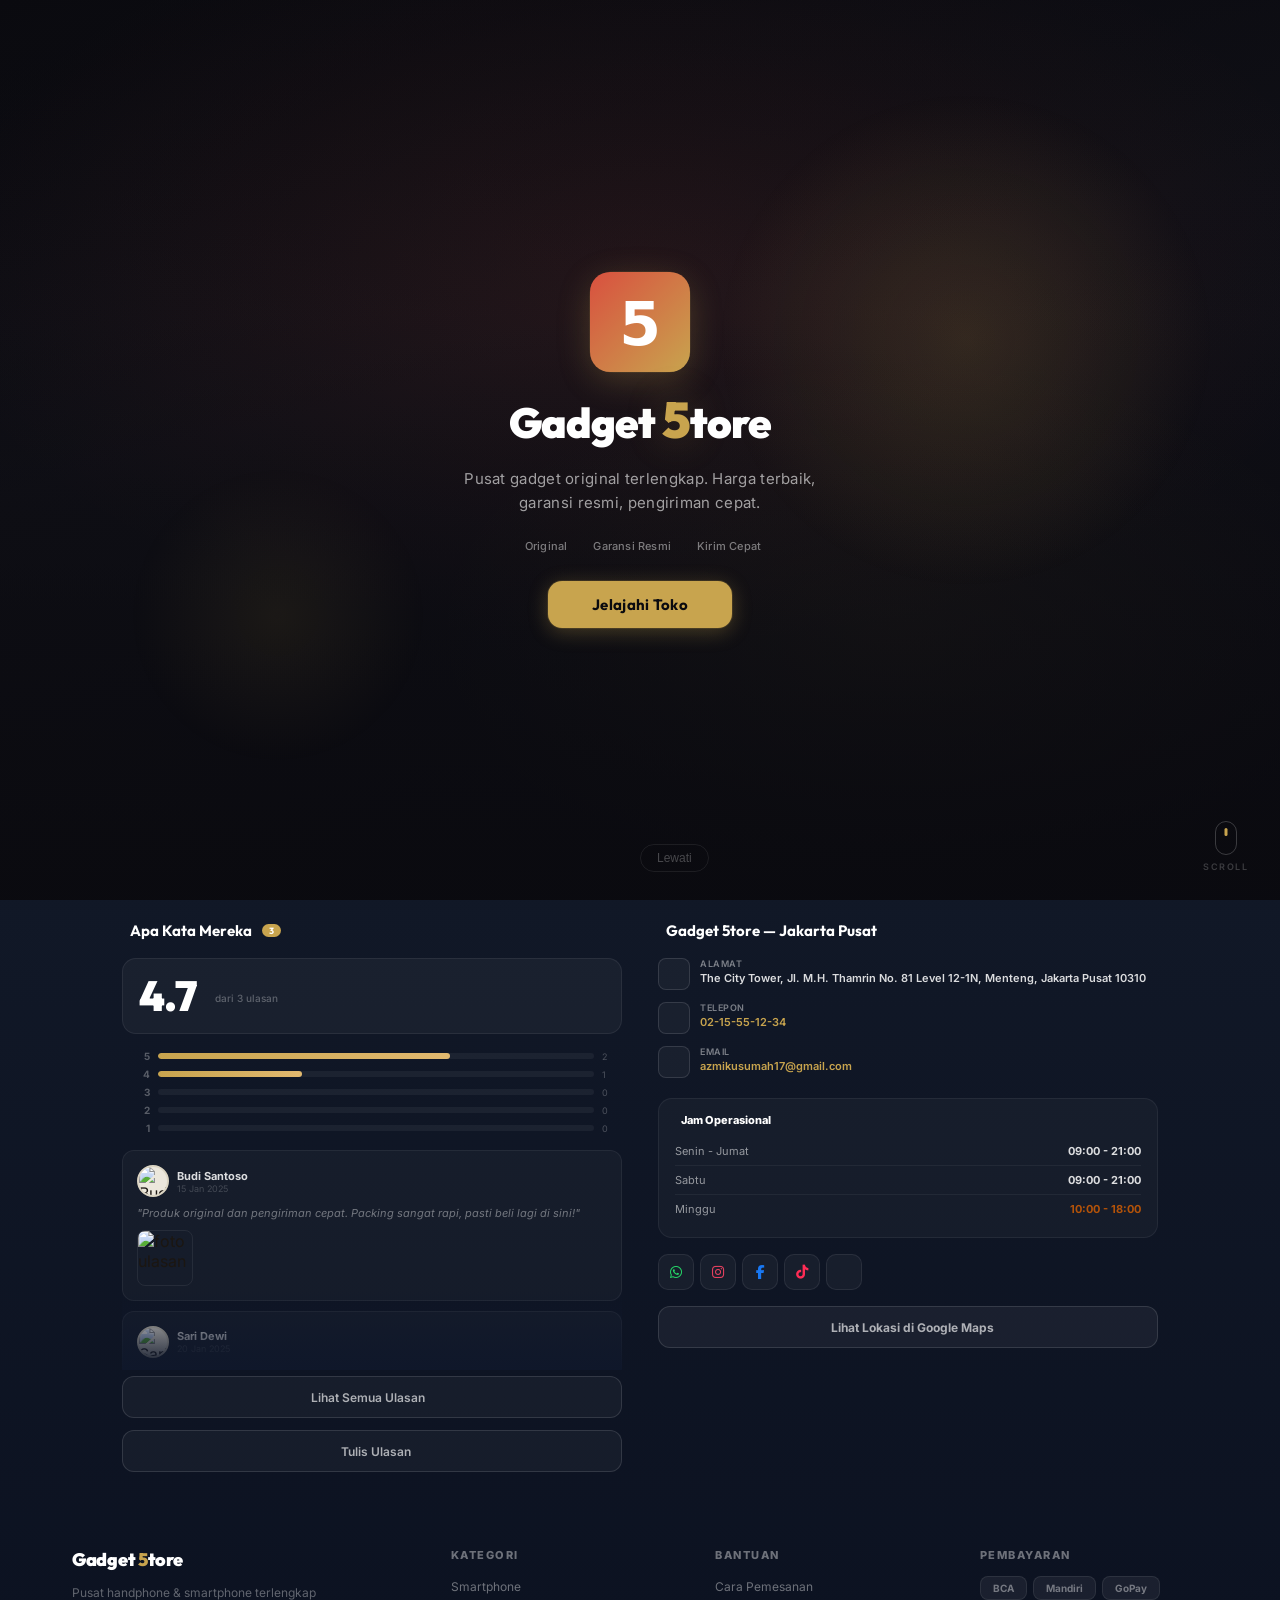
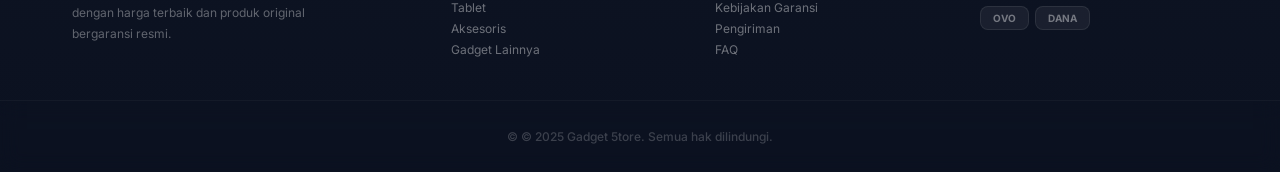
==== commit 606812f6: "Add files via upload" ====
--- a/index.html
+++ b/index.html
@@ -20,6 +20,8 @@
   <link rel="stylesheet" href="css/live-chat.css?v=20260712">
   <link rel="stylesheet" href="css/g5-ai.css?v=20260712">
   <link rel="stylesheet" href="css/intro-overlay.css?v=20260712">
+  <!-- Visual polish — load LAST to override safely -->
+  <link rel="stylesheet" href="css/style-polish.css?v=20260712">
 </head>
 <body>
 <!-- Intro Overlay -->
@@ -137,9 +139,8 @@
       </div>
     </div>
   </div>
+  <div class="promo-section" id="promoSection" style="display:none"></div>
   <div class="brand-bar"><div class="brand-bar-label">Brand Terpercaya</div><div class="brand-bar-scroll"><div class="brand-bar-track" id="brandBarTrack"></div></div></div>
-
-  <div class="promo-section" id="promoSection" style="display:none"></div>
 
   <div class="explore-section" id="exploreSection" style="display:none">
     <div class="explore-tabs" id="exploreTabs"></div>
--- a/css/style.css
+++ b/css/style.css
@@ -103,7 +103,7 @@
 .filter-input::placeholder{color:var(--muted)}
 .price-range-inputs{display:flex;align-items:center;gap:8px}
 .price-range-inputs span{color:var(--muted)}
-.promo-section{padding:18px 0 0;display:flex;flex-direction:column;gap:10px}
+.promo-section{padding:18px 16px 0;display:flex;flex-direction:column;gap:10px}
 .cat-featured-grid{display:grid;grid-template-columns:1fr 1fr;gap:16px;padding:20px 24px 0}
 .cat-featured-col{min-width:0}
 .section-head{display:flex;align-items:center;justify-content:space-between;margin-bottom:12px}
@@ -810,9 +810,9 @@
 .confirm-msg{font-size:13px;color:var(--muted);line-height:1.5;margin-bottom:24px}
 .confirm-actions{display:flex;gap:10px;justify-content:center}
 .confirm-actions .btn{flex:1;min-height:42px}
-.hero-main{margin:16px 24px 0;padding:28px 32px 24px;background:linear-gradient(135deg,#1E293B 0%,#334155 40%,#1E293B 100%);border-radius:18px;box-shadow:0 6px 28px rgba(15,23,42,.15);position:relative;overflow:hidden;border:1px solid rgba(var(--accent-rgb),.1);display:flex;flex-direction:column;align-items:center;text-align:center;gap:12px}
+.hero-main{margin:8px 16px 0;padding:28px 32px 24px;background:linear-gradient(135deg,#1E293B 0%,#334155 40%,#1E293B 100%);border-radius:18px;box-shadow:0 8px 40px rgba(0,0,0,.25);position:relative;overflow:hidden;border:1px solid rgba(var(--accent-rgb),.1);display:flex;flex-direction:column;align-items:center;text-align:center;gap:12px}
 .hero-main::after{content:'';position:absolute;inset:0;background-image:radial-gradient(rgba(255,255,255,.025) 1px,transparent 1px);background-size:24px 24px;pointer-events:none;z-index:1}
-.hero-main::before{content:'';position:absolute;bottom:-40px;left:0;right:0;height:40px;background:linear-gradient(transparent,rgba(30,41,59,.08));pointer-events:none;z-index:1}
+/* hero glow removed — rounded card looks clean without fade extension */
 .hero-glow{position:absolute;width:500px;height:500px;background:radial-gradient(circle,rgba(var(--accent-rgb),.1),transparent 70%);border-radius:50%;top:-200px;right:-100px;pointer-events:none;animation:heroFloat 8s ease-in-out infinite}
 .hero-inner{position:relative;z-index:2;display:flex;flex-direction:column;align-items:center;text-align:center;gap:14px;width:100%}
 .hero-badge{display:inline-flex;align-items:center;gap:5px;background:rgba(var(--accent-rgb),.12);backdrop-filter:blur(8px);padding:4px 14px;border-radius:50px;font-size:10px;font-weight:700;letter-spacing:.3px;border:1px solid rgba(var(--accent-rgb),.2);color:var(--accent)}
@@ -872,14 +872,14 @@
 .mob-dropdown-item.danger{color:var(--danger)}
 .mob-dropdown-item.danger i{color:var(--danger)}
 .mob-dropdown-item.danger:hover{background:rgba(var(--danger-rgb),.08)}
-.brand-bar{padding:10px 0;position:relative;display:flex;flex-direction:column;align-items:center;gap:6px;border-top:1px solid rgba(0,0,0,.04);border-bottom:1px solid rgba(0,0,0,.04);opacity:.55}
-.brand-bar-label{font-size:8px;font-weight:700;text-transform:uppercase;letter-spacing:1.5px;color:var(--muted);text-align:center}
-.brand-bar-scroll{overflow:hidden;width:100%;position:relative;-webkit-mask-image:linear-gradient(90deg,transparent 0%,#000 8%,#000 92%,transparent 100%);mask-image:linear-gradient(90deg,transparent 0%,#000 8%,#000 92%,transparent 100%)}
-.brand-bar-track{display:flex;gap:24px;align-items:center;animation:brandScroll 30s linear infinite;width:max-content;padding:0 24px}
+.brand-bar{padding:12px 0;position:relative;display:flex;flex-direction:column;align-items:center;gap:8px;border-top:1px solid rgba(0,0,0,.04);border-bottom:1px solid rgba(0,0,0,.04);opacity:.6}
+.brand-bar-label{font-size:9px;font-weight:700;text-transform:uppercase;letter-spacing:1.5px;color:var(--muted);text-align:center}
+.brand-bar-scroll{overflow:hidden;width:100%;position:relative;-webkit-mask-image:linear-gradient(90deg,transparent 0%,#000 6%,#000 94%,transparent 100%);mask-image:linear-gradient(90deg,transparent 0%,#000 6%,#000 94%,transparent 100%)}
+.brand-bar-track{display:flex;gap:32px;align-items:center;animation:brandScroll 30s linear infinite;width:max-content;padding:0 24px}
 .brand-bar-track:hover{animation-play-state:paused}
-.brand-bar-item{display:flex;align-items:center;justify-content:center;width:80px;height:30px;transition:all .35s ease;cursor:default;user-select:none;opacity:.5}
+.brand-bar-item{display:flex;align-items:center;justify-content:center;width:110px;height:40px;transition:all .35s ease;cursor:default;user-select:none;opacity:.45}
 .brand-bar-item:hover{opacity:1;transform:scale(1.05)}
-.brand-bar-item img{height:18px;width:auto;max-width:50px;object-fit:contain;transition:inherit}
+.brand-bar-item img{height:26px;width:auto;max-width:70px;object-fit:contain;transition:inherit}
 .brand-text{display:flex;align-items:center;justify-content:center;width:140px;height:38px;transition:all .35s ease;cursor:default;user-select:none;opacity:.5}
 .brand-text:hover{opacity:1;transform:scale(1.08)}
 .brand-text img{height:30px;width:auto;max-width:120px;object-fit:contain;transition:inherit}
@@ -1319,9 +1319,9 @@
 .promo-slider {
   position: relative;
   overflow: hidden;
-  border-radius: 18px;
+  border-radius: 14px;
   background: var(--bg2);
-  margin: 0 24px;
+  margin: 0;
 }
 .promo-slider-track {
   display: flex;
@@ -1469,13 +1469,16 @@
   z-index: 10;
   font-family: 'Outfit', sans-serif;
   font-size: 11px;
-  color: rgba(255, 255, 255, 0.4);
+  color: rgba(255, 255, 255, 0.65);
   font-weight: 600;
   letter-spacing: 1px;
 }
 .promo-slider-counter .cur {
   color: #C8A44E;
   font-size: 14px;
+}
+.promo-slider-counter span:not(.cur) {
+  color: rgba(255, 255, 255, 0.7);
 }
 
 /* Dots */
@@ -1484,12 +1487,13 @@
   justify-content: center;
   gap: 6px;
   padding: 10px 0 12px;
+  background: linear-gradient(135deg, #1E293B 0%, #334155 100%);
 }
 .promo-slider-dot {
   width: 8px;
   height: 8px;
   border-radius: 50%;
-  background: var(--border);
+  background: rgba(255,255,255,.3);
   border: none;
   cursor: pointer;
   padding: 0;
@@ -1543,7 +1547,7 @@
 
 /* Responsive */
 @media (max-width: 767px) {
-  .promo-slider { margin: 0 12px; }
+  .promo-slider { margin: 0; }
   .promo-slide { height: 180px; }
   .promo-slide-body { max-width: 75% !important; padding: 20px 16px; }
   .promo-slide-body h3 { font-size: 17px; }
--- a/css/style-dark.css
+++ b/css/style-dark.css
@@ -136,7 +136,8 @@
 body.dark .hero-ticker-item:hover .ticker-name{color:var(--accent)}
 body.dark .ht-item{color:rgba(255,255,255,.4)}
 body.dark .ht-item i{color:rgba(var(--accent-rgb),.7);background:rgba(var(--accent-rgb),.08);border-color:rgba(var(--accent-rgb),.12)}
-body.dark .brand-bar{border-top-color:rgba(255,255,255,.04);border-bottom-color:rgba(255,255,255,.04)}
+body.dark .brand-bar{border-top-color:rgba(255,255,255,.04);border-bottom-color:rgba(255,255,255,.06)}
+body.dark .promo-slider-dots{background:linear-gradient(135deg,#09090B 0%,#111118 100%)}
 body.dark .brand-bar-label{color:var(--muted)}
 body.dark .brand-bar-item{opacity:.2;filter:brightness(0) invert(1)}
 body.dark .brand-bar-item:hover{opacity:.85;filter:brightness(0) invert(1)}
--- a/css/live-chat.css
+++ b/css/live-chat.css
@@ -1124,6 +1124,26 @@
   text-overflow: ellipsis;
   margin-top: 3px;
 }
+.lc-session-preview.is-typing {
+  color: var(--accent, #C8A44E);
+  font-style: italic;
+}
+.lc-session-typing-text {
+  display: inline-flex;
+  align-items: center;
+  gap: 1px;
+}
+.lc-typing-dots-inline span {
+  animation: lcInlineDot 1.4s ease-in-out infinite;
+  opacity: 0.3;
+}
+.lc-typing-dots-inline span:nth-child(1) { animation-delay: 0s; }
+.lc-typing-dots-inline span:nth-child(2) { animation-delay: 0.2s; }
+.lc-typing-dots-inline span:nth-child(3) { animation-delay: 0.4s; }
+@keyframes lcInlineDot {
+  0%, 60%, 100% { opacity: 0.3; }
+  30% { opacity: 1; }
+}
 
 .lc-session-meta {
   display: flex;
--- a/css/style-polish.css
+++ b/css/style-polish.css
@@ -0,0 +1,931 @@
+/* ============================================
+   style-polish.css — Visual Polish Overlay
+   Gadget 5tore
+   Load LAST to safely override existing styles
+   ============================================ */
+
+/* ═══════════════════════════════════════════
+   1. HERO SECTION — Cleaner, Less SaaS
+   ═══════════════════════════════════════════ */
+.hero-main {
+  background: linear-gradient(155deg, #111827 0%, #1E293B 50%, #111827 100%);
+  border-radius: 20px;
+  margin: 10px 20px 0;
+  padding: 36px 36px 28px;
+  box-shadow: 0 12px 48px rgba(0,0,0,0.18);
+  border: 1px solid rgba(255,255,255,0.04);
+}
+
+/* Remove noisy dot pattern overlay */
+.hero-main::after {
+  opacity: 0.4;
+  background-size: 32px 32px;
+}
+
+/* Softer, more subtle glow */
+.hero-glow {
+  width: 400px;
+  height: 400px;
+  top: -180px;
+  right: -80px;
+  opacity: 0.6;
+  animation: heroFloat 10s ease-in-out infinite;
+}
+
+.hero-inner {
+  gap: 16px;
+}
+
+/* Badge — slightly larger, more refined */
+.hero-badge {
+  padding: 5px 16px;
+  font-size: 10px;
+  letter-spacing: 0.8px;
+  border-color: rgba(var(--accent-rgb), 0.18);
+  backdrop-filter: blur(12px);
+}
+
+/* Headline — bigger, bolder */
+.hero-headline {
+  font-size: 30px;
+  letter-spacing: -0.8px;
+  line-height: 1.1;
+}
+
+/* Subline — softer, more readable */
+.hero-subline {
+  font-size: 14px;
+  color: rgba(255,255,255,0.5);
+  line-height: 1.7;
+  max-width: 480px;
+}
+
+/* Search bar — card-like, more prominent */
+.hero-search-wrap {
+  margin-top: 6px;
+}
+
+.hero-search {
+  background: rgba(255,255,255,0.1);
+  border: 1.5px solid rgba(255,255,255,0.12);
+  border-radius: 14px;
+  padding: 0 16px;
+  gap: 12px;
+  backdrop-filter: blur(16px);
+  transition: all 0.35s cubic-bezier(0.25, 0.8, 0.25, 1);
+}
+
+.hero-search:focus-within {
+  border-color: var(--accent);
+  box-shadow: 0 0 0 4px rgba(var(--accent-rgb),0.15), 0 8px 24px rgba(0,0,0,0.2);
+  background: rgba(255,255,255,0.14);
+}
+
+.hero-search i {
+  font-size: 15px;
+  opacity: 0.9;
+}
+
+.hero-search input {
+  font-size: 14px;
+  padding: 12px 0;
+  font-weight: 500;
+}
+
+.hero-search input::placeholder {
+  color: rgba(255,255,255,0.35);
+}
+
+/* Filter button — refined */
+.hero-filter-btn {
+  width: 44px;
+  height: 44px;
+  border-radius: 14px;
+  border: 1.5px solid rgba(255,255,255,0.1);
+  background: rgba(255,255,255,0.06);
+  font-size: 14px;
+  transition: all 0.2s;
+}
+
+/* Trust items — cleaner pills */
+.hero-trust {
+  gap: 6px;
+  margin-top: 6px;
+}
+
+.ht-item {
+  padding: 5px 14px;
+  font-size: 10px;
+  border-radius: 50px;
+  background: rgba(255,255,255,0.05);
+  border: 1px solid rgba(255,255,255,0.06);
+  letter-spacing: 0.2px;
+}
+
+.ht-item i {
+  font-size: 12px;
+}
+
+/* Ticker — slightly more visible */
+.hero-ticker-item .ticker-name {
+  font-size: 13px;
+  color: rgba(255,255,255,0.65);
+}
+
+
+/* ═══════════════════════════════════════════
+   2. PRODUCT CARDS — Modern E-commerce Feel
+   ═══════════════════════════════════════════ */
+.products-grid {
+  gap: 20px;
+  padding: 0 24px 48px;
+}
+
+/* Card base — softer, more rounded */
+.pcard {
+  border-radius: 18px;
+  border: 1px solid var(--border);
+  background: var(--bg2);
+  box-shadow: 0 2px 8px rgba(0,0,0,0.03), 0 0 0 0.5px rgba(0,0,0,0.03);
+  transition: transform 0.35s cubic-bezier(0.25, 0.8, 0.25, 1),
+              box-shadow 0.35s cubic-bezier(0.25, 0.8, 0.25, 1),
+              border-color 0.25s ease;
+}
+
+.pcard:hover {
+  transform: translateY(-6px);
+  border-color: rgba(var(--accent-rgb), 0.4);
+  box-shadow: 0 20px 48px rgba(var(--accent-rgb), 0.12),
+              0 8px 16px rgba(0,0,0,0.04),
+              0 0 0 1px rgba(var(--accent-rgb), 0.15);
+}
+
+/* Image area — more breathing room */
+.pcard-img {
+  aspect-ratio: 1/1;
+  transition: transform 0.5s cubic-bezier(0.25, 0.8, 0.25, 1);
+}
+
+.pcard:hover .pcard-img {
+  transform: scale(1.04);
+}
+
+/* Card body — better spacing */
+.pcard-body {
+  padding: 14px 14px 16px;
+  gap: 6px;
+}
+
+/* Brand label */
+.pcard-brand {
+  font-size: 9px;
+  letter-spacing: 1px;
+  opacity: 0.7;
+}
+
+/* Title — slightly bigger, better line height */
+.pcard-title {
+  font-size: 13px;
+  line-height: 1.4;
+  font-weight: 600;
+  color: var(--fg);
+  -webkit-line-clamp: 2;
+}
+
+/* Price — more prominent */
+.pcard-price-area {
+  margin-top: 4px;
+}
+
+.price-from {
+  font-size: 9px;
+  letter-spacing: 0.3px;
+  margin-bottom: 2px;
+}
+
+.pcard-price,
+.price-range {
+  font-size: 22px;
+  letter-spacing: -0.5px;
+  line-height: 1.15;
+}
+
+/* Specs — cleaner chips */
+.pcard-specs {
+  gap: 4px;
+  margin-top: 4px;
+}
+
+.spec-tag {
+  font-size: 8px;
+  padding: 2.5px 7px;
+  border-radius: 6px;
+  line-height: 1.4;
+  font-weight: 500;
+}
+
+/* Stock indicator */
+.pcard-stock-row {
+  padding-top: 6px;
+  gap: 6px;
+}
+
+.stock-dot {
+  width: 6px;
+  height: 6px;
+}
+
+.stock-dot.stock-ok {
+  box-shadow: 0 0 8px rgba(22,163,74,0.4);
+}
+
+.stock-dot.stock-low {
+  box-shadow: 0 0 8px rgba(217,119,6,0.4);
+}
+
+.stock-text {
+  font-size: 8.5px;
+  font-weight: 600;
+}
+
+/* Quick view button — more refined */
+.pcard-qv {
+  width: 32px;
+  height: 32px;
+  border-radius: 10px;
+  font-size: 11px;
+  background: rgba(0,0,0,0.5);
+  backdrop-filter: blur(8px);
+  border: 1px solid rgba(255,255,255,0.1);
+  transition: all 0.2s;
+}
+
+.pcard-qv:hover {
+  background: var(--accent);
+  border-color: var(--accent);
+  transform: scale(1.08);
+}
+
+/* Featured card polish */
+.fcard {
+  border-radius: 18px;
+  box-shadow: 0 2px 8px rgba(0,0,0,0.03);
+}
+
+.fcard:hover {
+  box-shadow: 0 16px 40px rgba(var(--accent-rgb),0.12);
+}
+
+/* Reduce shimmer intensity on hover */
+.pcard::after,
+.fcard::after {
+  opacity: 0;
+}
+
+.pcard:hover::after,
+.fcard:hover::after {
+  animation: cardShimmer 0.6s ease forwards;
+}
+
+
+/* ═══════════════════════════════════════════
+   3. BRAND BAR — Section Feel
+   ═══════════════════════════════════════════ */
+.brand-bar {
+  opacity: 0.7;
+  padding: 16px 0;
+  border-top: none;
+  border-bottom: 1px solid var(--border);
+  background: linear-gradient(180deg, var(--bg) 0%, var(--bg3) 100%);
+}
+
+.brand-bar-label {
+  font-size: 10px;
+  letter-spacing: 2px;
+  color: var(--muted);
+  opacity: 0.8;
+}
+
+.brand-bar-item {
+  opacity: 0.4;
+  transition: all 0.4s cubic-bezier(0.25, 0.8, 0.25, 1);
+}
+
+.brand-bar-item:hover {
+  opacity: 0.9;
+  transform: scale(1.08);
+}
+
+.brand-text {
+  opacity: 0.4;
+  transition: all 0.4s cubic-bezier(0.25, 0.8, 0.25, 1);
+}
+
+.brand-text:hover {
+  opacity: 0.9;
+  transform: scale(1.1);
+}
+
+
+/* ═══════════════════════════════════════════
+   4. EXPLORE SECTION — Polish
+   ═══════════════════════════════════════════ */
+.explore-section {
+  padding: 24px 24px 0;
+}
+
+.explore-tabs {
+  gap: 6px;
+  margin-bottom: 14px;
+}
+
+.explore-tab {
+  padding: 7px 16px;
+  font-size: 11.5px;
+  border-radius: 50px;
+  border: 1.5px solid var(--border);
+  font-weight: 600;
+  transition: all 0.2s cubic-bezier(0.25, 0.8, 0.25, 1);
+}
+
+.explore-tab:hover {
+  transform: translateY(-1px);
+  box-shadow: 0 4px 12px rgba(0,0,0,0.04);
+}
+
+.explore-tab.active {
+  box-shadow: 0 4px 16px rgba(var(--accent-rgb), 0.3);
+}
+
+.explore-tab-icon {
+  font-size: 13px;
+}
+
+.explore-head-left {
+  font-size: 15px;
+}
+
+.see-all-btn {
+  padding: 7px 16px;
+  font-size: 11px;
+  border-radius: 50px;
+  border-width: 1.5px;
+  font-weight: 700;
+  transition: all 0.2s;
+}
+
+.see-all-btn:hover {
+  border-color: var(--accent);
+  color: var(--accent);
+  background: var(--accent-soft);
+  transform: translateX(2px);
+}
+
+/* Section heads */
+.featured-section {
+  padding: 32px 24px 0;
+}
+
+.newest-section {
+  padding: 4px 24px 24px;
+}
+
+.cat-section-head {
+  padding: 28px 24px 0;
+}
+
+.cat-section-head h2 {
+  font-size: 15px;
+  font-weight: 700;
+}
+
+/* Cat bar — cleaner sticky */
+.cat-bar {
+  padding: 10px 24px 10px;
+  background: var(--glass2);
+  border-bottom-color: var(--border);
+}
+
+.cat-count {
+  font-size: 11px;
+  padding: 6px 14px;
+  border-radius: 12px;
+  font-weight: 600;
+}
+
+.cat-sort {
+  padding: 5px 10px 5px 12px;
+  border-radius: 12px;
+}
+
+.cat-sort select {
+  font-size: 11px;
+}
+
+
+/* ═══════════════════════════════════════════
+   5. FOOTER — Softer Gradient & Polish
+   ═══════════════════════════════════════════ */
+.cat-footer {
+  background: linear-gradient(180deg, #111827 0%, #0B1120 100%);
+  border-top: 1.5px solid rgba(var(--accent-rgb), 0.2);
+  margin-top: 40px;
+}
+
+/* Softer fade-in before footer */
+.cat-footer::before {
+  height: 60px;
+  background: linear-gradient(transparent, rgba(17,24,39,0.2));
+}
+
+/* Stats bar */
+.ft-stats-bar {
+  padding: 36px 32px;
+  gap: 20px;
+}
+
+.ft-stat-val {
+  font-size: 26px;
+  letter-spacing: -0.6px;
+}
+
+.ft-stat-label {
+  font-size: 9.5px;
+  letter-spacing: 1.2px;
+  color: rgba(255,255,255,0.35);
+}
+
+/* Main grid */
+.ft-main-grid {
+  padding: 36px 32px;
+  gap: 36px;
+}
+
+/* Footer grid */
+.footer-grid {
+  padding: 40px 32px;
+  gap: 36px;
+}
+
+/* Payment chips — slightly more visible */
+.payment-chip {
+  padding: 5px 12px;
+  font-size: 10px;
+  font-weight: 700;
+  background: rgba(255,255,255,0.06);
+  border-color: rgba(255,255,255,0.08);
+  color: rgba(255,255,255,0.4);
+  border-radius: 8px;
+  transition: all 0.2s;
+}
+
+.payment-chip:hover {
+  background: rgba(255,255,255,0.1);
+  color: rgba(255,255,255,0.6);
+  border-color: rgba(var(--accent-rgb), 0.3);
+}
+
+/* Footer bottom */
+.footer-bottom {
+  padding: 28px 32px;
+  font-size: 12px;
+  color: rgba(255,255,255,0.2);
+}
+
+
+/* ═══════════════════════════════════════════
+   6. LIVE CHAT — Bubble & Minor Polish
+   ═══════════════════════════════════════════ */
+
+/* Customer bubble — softer corner */
+.lc-msg--customer {
+  border-radius: 14px 14px 4px 14px;
+  background: linear-gradient(135deg, #00897B, #00796B);
+  box-shadow: 0 2px 8px rgba(0,137,123,0.2);
+  padding: 8px 12px 7px;
+}
+
+/* Admin bubble — softer */
+.lc-msg--admin {
+  border-radius: 14px 14px 14px 4px;
+  background: #ffffff;
+  box-shadow: 0 2px 8px rgba(0,0,0,0.06);
+  padding: 8px 12px 7px;
+}
+
+/* AI bubble — subtle left accent */
+.lc-msg--ai {
+  border-radius: 14px 14px 14px 4px;
+  background: #ffffff;
+  border-left: 3px solid #00897B;
+  box-shadow: 0 2px 8px rgba(0,0,0,0.06);
+  padding: 8px 12px 7px;
+}
+
+/* Message sender label */
+.lc-msg-sender {
+  font-size: 11px;
+  font-weight: 700;
+  letter-spacing: 0.2px;
+}
+
+/* Typing indicator match bubble radius */
+.lc-typing {
+  border-radius: 14px 14px 14px 4px;
+  padding: 12px 16px;
+}
+
+/* Time stamp */
+.lc-msg-time {
+  font-size: 10px;
+  opacity: 0.45;
+}
+
+/* System pill */
+.lc-pill {
+  padding: 6px 16px;
+  font-size: 11px;
+  border-radius: 20px;
+}
+
+
+/* ═══════════════════════════════════════════
+   7. DASHBOARD — Stat Cards & Sidebar Polish
+   ═══════════════════════════════════════════ */
+
+/* Stat cards — smoother hover */
+.stat-card {
+  border-radius: 18px;
+  transition: all 0.4s cubic-bezier(0.25, 0.8, 0.25, 1);
+}
+
+.stat-card:hover {
+  transform: translateY(-4px);
+  box-shadow: 0 12px 32px rgba(0,0,0,0.08);
+}
+
+.stat-icon {
+  border-radius: 14px;
+  transition: all 0.3s cubic-bezier(0.25, 0.8, 0.25, 1);
+}
+
+.stat-value {
+  font-size: 26px;
+  letter-spacing: -0.6px;
+}
+
+.stat-label {
+  font-size: 10.5px;
+  letter-spacing: 0.6px;
+}
+
+/* Quick actions — cleaner */
+.quick-action {
+  border-radius: 16px;
+  padding: 20px 12px;
+  transition: all 0.3s cubic-bezier(0.25, 0.8, 0.25, 1);
+}
+
+.quick-action:hover {
+  transform: translateY(-4px);
+  box-shadow: 0 12px 28px rgba(0,0,0,0.06);
+}
+
+/* Sidebar — subtle glow on active item */
+.nav-item {
+  border-radius: 12px;
+  padding: 11px 14px;
+  transition: all 0.25s cubic-bezier(0.25, 0.8, 0.25, 1);
+}
+
+.nav-item:hover {
+  background: rgba(var(--accent-rgb), 0.04);
+}
+
+.nav-item.active::before {
+  height: 60%;
+  box-shadow: 0 0 16px rgba(var(--accent-rgb), 0.4);
+}
+
+/* Side logo area */
+.side-logo {
+  padding: 24px 20px 20px;
+}
+
+/* Dashboard top bar */
+.dash-top {
+  padding: 16px 24px;
+}
+
+
+/* ═══════════════════════════════════════════
+   8. QUICK VIEW OVERLAY — Polish
+   ═══════════════════════════════════════════ */
+.qv-card {
+  border-radius: 20px;
+  box-shadow: 0 24px 64px rgba(0,0,0,0.2);
+}
+
+.qv-name {
+  font-size: 16px;
+  font-weight: 700;
+  letter-spacing: -0.3px;
+}
+
+.qv-price {
+  font-size: 20px;
+  letter-spacing: -0.3px;
+}
+
+
+/* ═══════════════════════════════════════════
+   9. MISC — Global Polish
+   ═══════════════════════════════════════════ */
+
+/* Back to top */
+.back-to-top {
+  border-radius: 14px;
+  box-shadow: 0 4px 16px rgba(0,0,0,0.1);
+  transition: all 0.3s;
+}
+
+.back-to-top:hover {
+  transform: translateY(-2px);
+  box-shadow: 0 8px 24px rgba(0,0,0,0.15);
+}
+
+/* Toast */
+.toast {
+  border-radius: 14px;
+  box-shadow: 0 8px 32px rgba(0,0,0,0.12);
+}
+
+/* Confirm modal */
+.confirm-card {
+  border-radius: 20px;
+}
+
+/* Login card */
+.login-card {
+  border-radius: 22px;
+}
+
+/* General button polish — smoother hover */
+.btn {
+  transition: all 0.25s cubic-bezier(0.25, 0.8, 0.25, 1);
+}
+
+.btn-primary {
+  border-radius: 12px;
+  font-weight: 700;
+  letter-spacing: 0.2px;
+}
+
+.btn-primary:hover {
+  transform: translateY(-1px);
+  box-shadow: 0 6px 20px rgba(var(--accent-rgb), 0.3);
+}
+
+.btn-primary:active {
+  transform: translateY(0);
+}
+
+/* Pagination */
+.page-btn,
+.pg-btn {
+  border-radius: 10px;
+  transition: all 0.2s;
+}
+
+/* Nav bar */
+.pub-nav {
+  backdrop-filter: blur(20px) saturate(1.4);
+  -webkit-backdrop-filter: blur(20px) saturate(1.4);
+}
+
+/* Reduce visual noise from blobs */
+.blob.b1,
+.blob.b2 {
+  opacity: 0.4;
+  filter: blur(100px);
+}
+
+
+/* ═══════════════════════════════════════════
+   10. DARK MODE — Polish Overrides
+   ═══════════════════════════════════════════ */
+body.dark .hero-main {
+  background: linear-gradient(155deg, #0B0D14 0%, #111827 50%, #0B0D14 100%);
+  border-color: rgba(255,255,255,0.03);
+  box-shadow: 0 12px 48px rgba(0,0,0,0.4);
+}
+
+body.dark .hero-search {
+  background: rgba(255,255,255,0.06);
+  border-color: rgba(255,255,255,0.08);
+}
+
+body.dark .hero-search:focus-within {
+  background: rgba(255,255,255,0.09);
+  box-shadow: 0 0 0 4px rgba(var(--accent-rgb),0.12), 0 8px 24px rgba(0,0,0,0.3);
+}
+
+body.dark .hero-headline span {
+  background: linear-gradient(135deg, var(--accent), #E2B96F);
+  -webkit-background-clip: text;
+  -webkit-text-fill-color: transparent;
+  background-clip: text;
+}
+
+/* Dark product cards */
+body.dark .pcard {
+  border-color: rgba(255,255,255,0.05);
+  box-shadow: 0 2px 8px rgba(0,0,0,0.2);
+}
+
+body.dark .pcard:hover {
+  box-shadow: 0 20px 48px rgba(var(--accent-rgb),0.08),
+              0 0 0 1px rgba(var(--accent-rgb),0.2);
+}
+
+body.dark .pcard-img-wrap {
+  background: #0F1018;
+  border-bottom-color: rgba(255,255,255,0.04);
+}
+
+/* Dark brand bar */
+body.dark .brand-bar {
+  background: linear-gradient(180deg, var(--bg) 0%, var(--bg2) 100%);
+  border-bottom-color: rgba(255,255,255,0.04);
+}
+
+/* Dark footer — deeper */
+body.dark .cat-footer {
+  background: linear-gradient(180deg, #0B0D14 0%, #060810 100%);
+  border-top-color: rgba(var(--accent-rgb),0.15);
+}
+
+body.dark .cat-footer::before {
+  background: linear-gradient(transparent, rgba(11,13,20,0.3));
+}
+
+body.dark .payment-chip {
+  background: rgba(255,255,255,0.04);
+  border-color: rgba(255,255,255,0.06);
+  color: rgba(255,255,255,0.3);
+}
+
+body.dark .payment-chip:hover {
+  background: rgba(255,255,255,0.08);
+  color: rgba(255,255,255,0.5);
+}
+
+/* Dark live chat bubbles */
+body.dark .lc-msg--admin {
+  background: #1A2332;
+  color: #E4E4E7;
+  box-shadow: 0 2px 8px rgba(0,0,0,0.2);
+}
+
+body.dark .lc-msg--ai {
+  background: #1A2332;
+  color: #E4E4E7;
+  box-shadow: 0 2px 8px rgba(0,0,0,0.2);
+}
+
+body.dark .lc-typing {
+  background: #1A2332;
+}
+
+/* Dark stat cards */
+body.dark .stat-card:hover {
+  box-shadow: 0 12px 32px rgba(0,0,0,0.4);
+}
+
+body.dark .quick-action:hover {
+  box-shadow: 0 12px 28px rgba(0,0,0,0.3);
+}
+
+/* Dark nav */
+body.dark .pub-nav {
+  background: rgba(9,9,11,0.8);
+}
+
+/* Dark blobs hidden */
+body.dark .blob.b1 { opacity: 0.15; }
+body.dark .blob.b2 { opacity: 0.1; }
+
+
+/* ═══════════════════════════════════════════
+   11. RESPONSIVE — Polish Overrides
+   ═══════════════════════════════════════════ */
+@media (max-width: 1100px) {
+  .hero-main { padding: 30px 28px 24px; }
+  .hero-headline { font-size: 26px; }
+  .products-grid { gap: 18px; padding: 0 20px 40px; }
+}
+
+@media (max-width: 900px) {
+  .hero-main { padding: 26px 22px 20px; }
+  .hero-headline { font-size: 24px; }
+  .hero-subline { font-size: 13px; }
+  .products-grid { gap: 16px; padding: 0 18px 36px; }
+}
+
+@media (max-width: 768px) {
+  .hero-main {
+    margin: 12px 14px 0;
+    padding: 24px 18px 20px;
+    border-radius: 16px;
+  }
+
+  .hero-headline { font-size: 20px; letter-spacing: -0.5px; }
+  .hero-subline { font-size: 12px; }
+  .hero-search { border-radius: 12px; padding: 0 14px; gap: 10px; }
+  .hero-search input { font-size: 13px; padding: 10px 0; }
+  .hero-filter-btn { width: 38px; height: 38px; border-radius: 12px; }
+  .hero-trust { gap: 8px; }
+  .ht-item { padding: 4px 10px; font-size: 9px; }
+
+  .products-grid { gap: 10px; padding: 0 14px 30px; }
+  .pcard { border-radius: 14px; }
+  .pcard-body { padding: 10px 10px 12px; gap: 4px; }
+  .pcard-title { font-size: 11px; line-height: 1.3; }
+  .pcard-price, .price-range { font-size: 14px; }
+  .spec-tag { font-size: 7px; padding: 2px 5px; }
+  .pcard-qv { width: 28px; height: 28px; border-radius: 8px; }
+
+  .explore-section { padding: 16px 14px 0; }
+  .explore-tabs { gap: 4px; margin-bottom: 10px; }
+  .explore-tab { padding: 6px 12px; font-size: 10px; }
+  .featured-section { padding: 20px 14px 0; }
+  .newest-section { padding: 0 14px 16px; }
+  .cat-section-head { padding: 20px 14px 0; }
+  .cat-section-head h2 { font-size: 14px; }
+  .cat-bar { padding: 8px 14px 8px; }
+
+  .brand-bar { padding: 14px 0; }
+
+  .cat-footer { margin-top: 16px; }
+  .ft-stats-bar { padding: 20px 16px; gap: 12px; }
+  .ft-stat-val { font-size: 20px; }
+  .ft-main-grid { padding: 20px 14px; gap: 20px; }
+  .footer-grid { padding: 24px 20px; gap: 24px; }
+  .footer-bottom { padding: 20px 16px; }
+
+  .stat-card { border-radius: 14px; }
+  .stat-value { font-size: 20px; }
+  .stat-icon { width: 36px; height: 36px; }
+  .quick-action { padding: 14px 10px; border-radius: 14px; }
+
+  .side-logo { padding: 18px 16px 14px; }
+}
+
+@media (max-width: 480px) {
+  .hero-main {
+    margin: 8px 10px 0;
+    padding: 20px 14px 16px;
+    border-radius: 14px;
+  }
+
+  .hero-headline { font-size: 18px; letter-spacing: -0.3px; }
+  .hero-subline { font-size: 11px; max-width: 100%; }
+  .hero-search input { font-size: 12px; padding: 9px 0; }
+  .hero-filter-btn { width: 34px; height: 34px; border-radius: 10px; }
+  .ht-item { padding: 3px 8px; font-size: 8px; }
+  .ht-item i { font-size: 10px; }
+
+  .products-grid { gap: 8px; padding: 0 10px 24px; }
+  .pcard { border-radius: 12px; }
+  .pcard-body { padding: 8px 8px 10px; gap: 3px; }
+  .pcard-title { font-size: 10px; }
+  .pcard-price, .price-range { font-size: 13px; }
+  .spec-tag { font-size: 6.5px; padding: 1.5px 4px; border-radius: 4px; }
+
+  .explore-tab { padding: 5px 10px; font-size: 9px; }
+  .explore-head-left { font-size: 12px; }
+  .cat-section-head { padding: 16px 10px 0; }
+  .cat-section-head h2 { font-size: 13px; }
+  .cat-bar { padding: 6px 10px 5px; }
+  .cat-count { padding: 4px 10px; font-size: 9px; }
+
+  .ft-stats-bar { padding: 16px 12px; gap: 10px; }
+  .ft-stat-val { font-size: 18px; }
+  .ft-main-grid { padding: 16px 12px; gap: 16px; }
+  .footer-grid { padding: 20px 16px; gap: 20px; }
+  .footer-bottom { padding: 16px 12px; }
+
+  .brand-bar { padding: 12px 0; }
+}
+
+/* Smooth scroll for entire page */
+html {
+  scroll-behavior: smooth;
+}
+
+/* Better focus states for accessibility */
+:focus-visible {
+  outline: 2px solid var(--accent);
+  outline-offset: 2px;
+  border-radius: 4px;
+}
